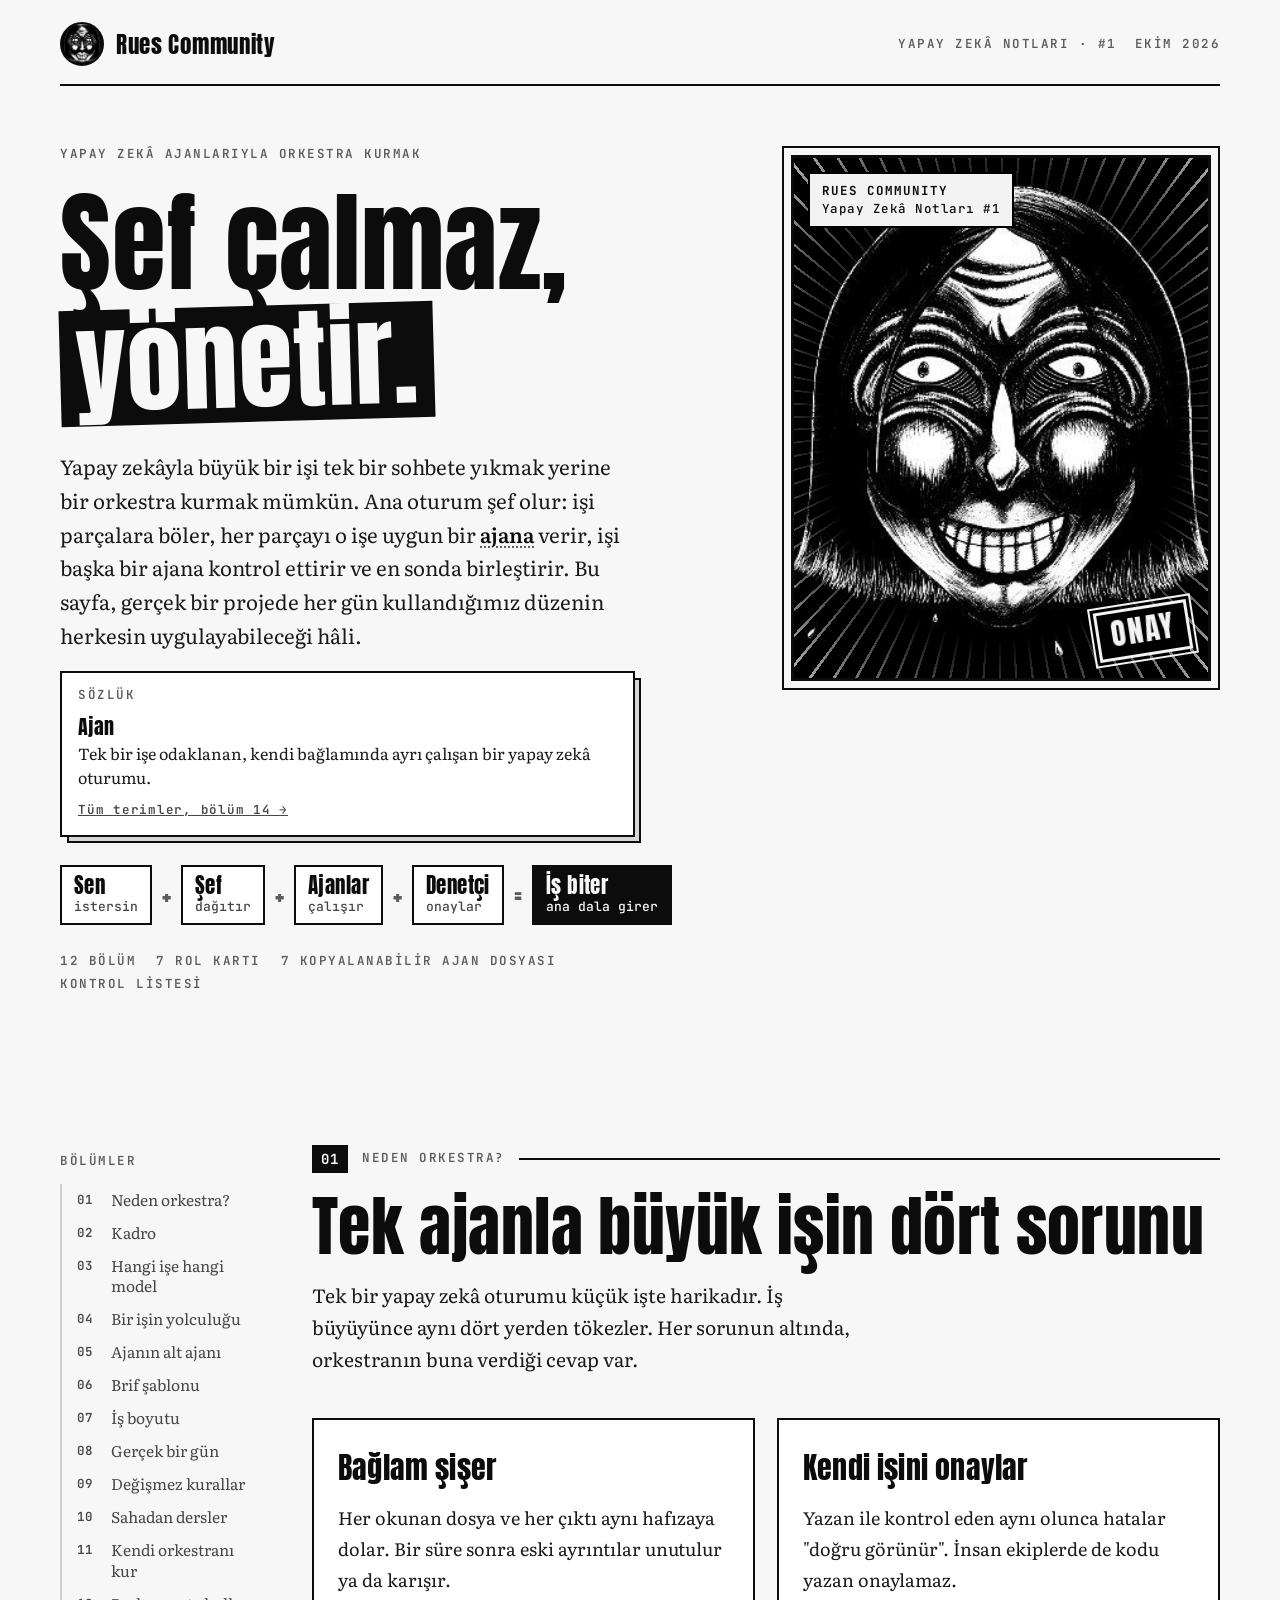
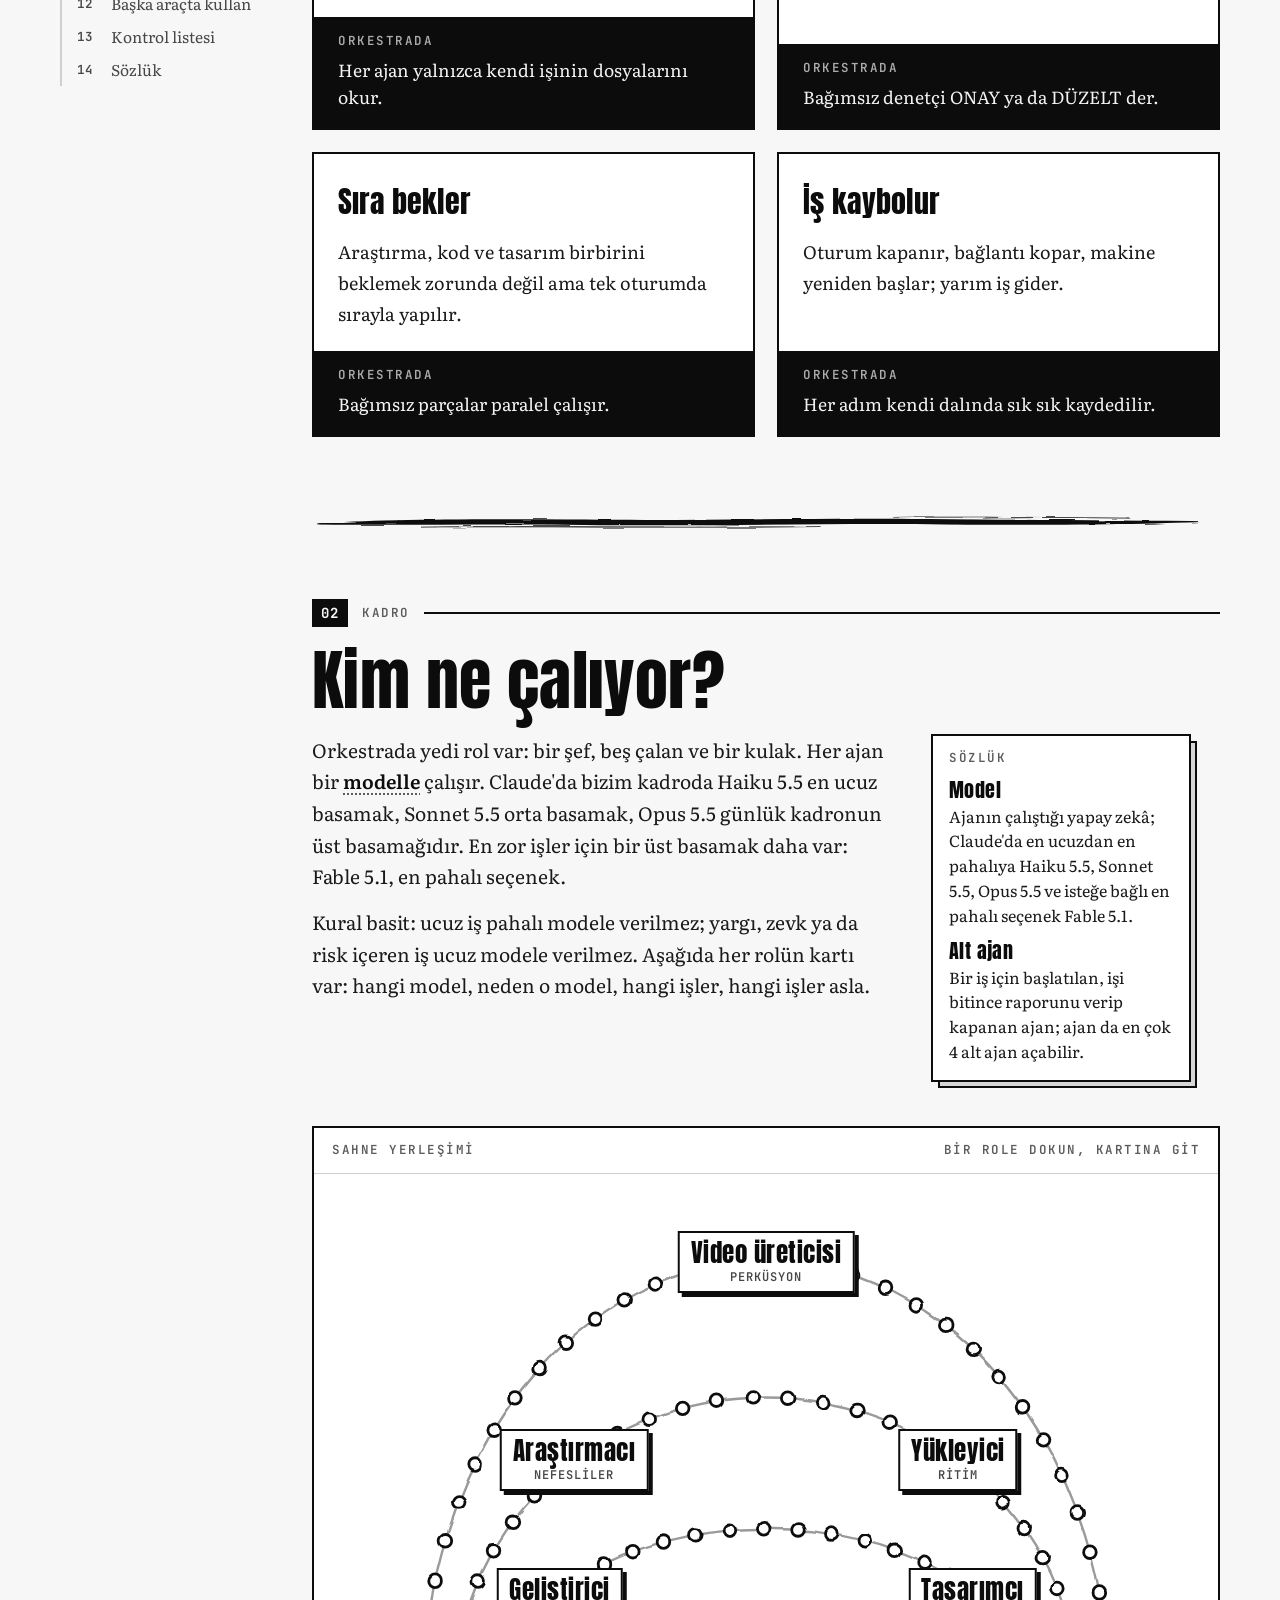
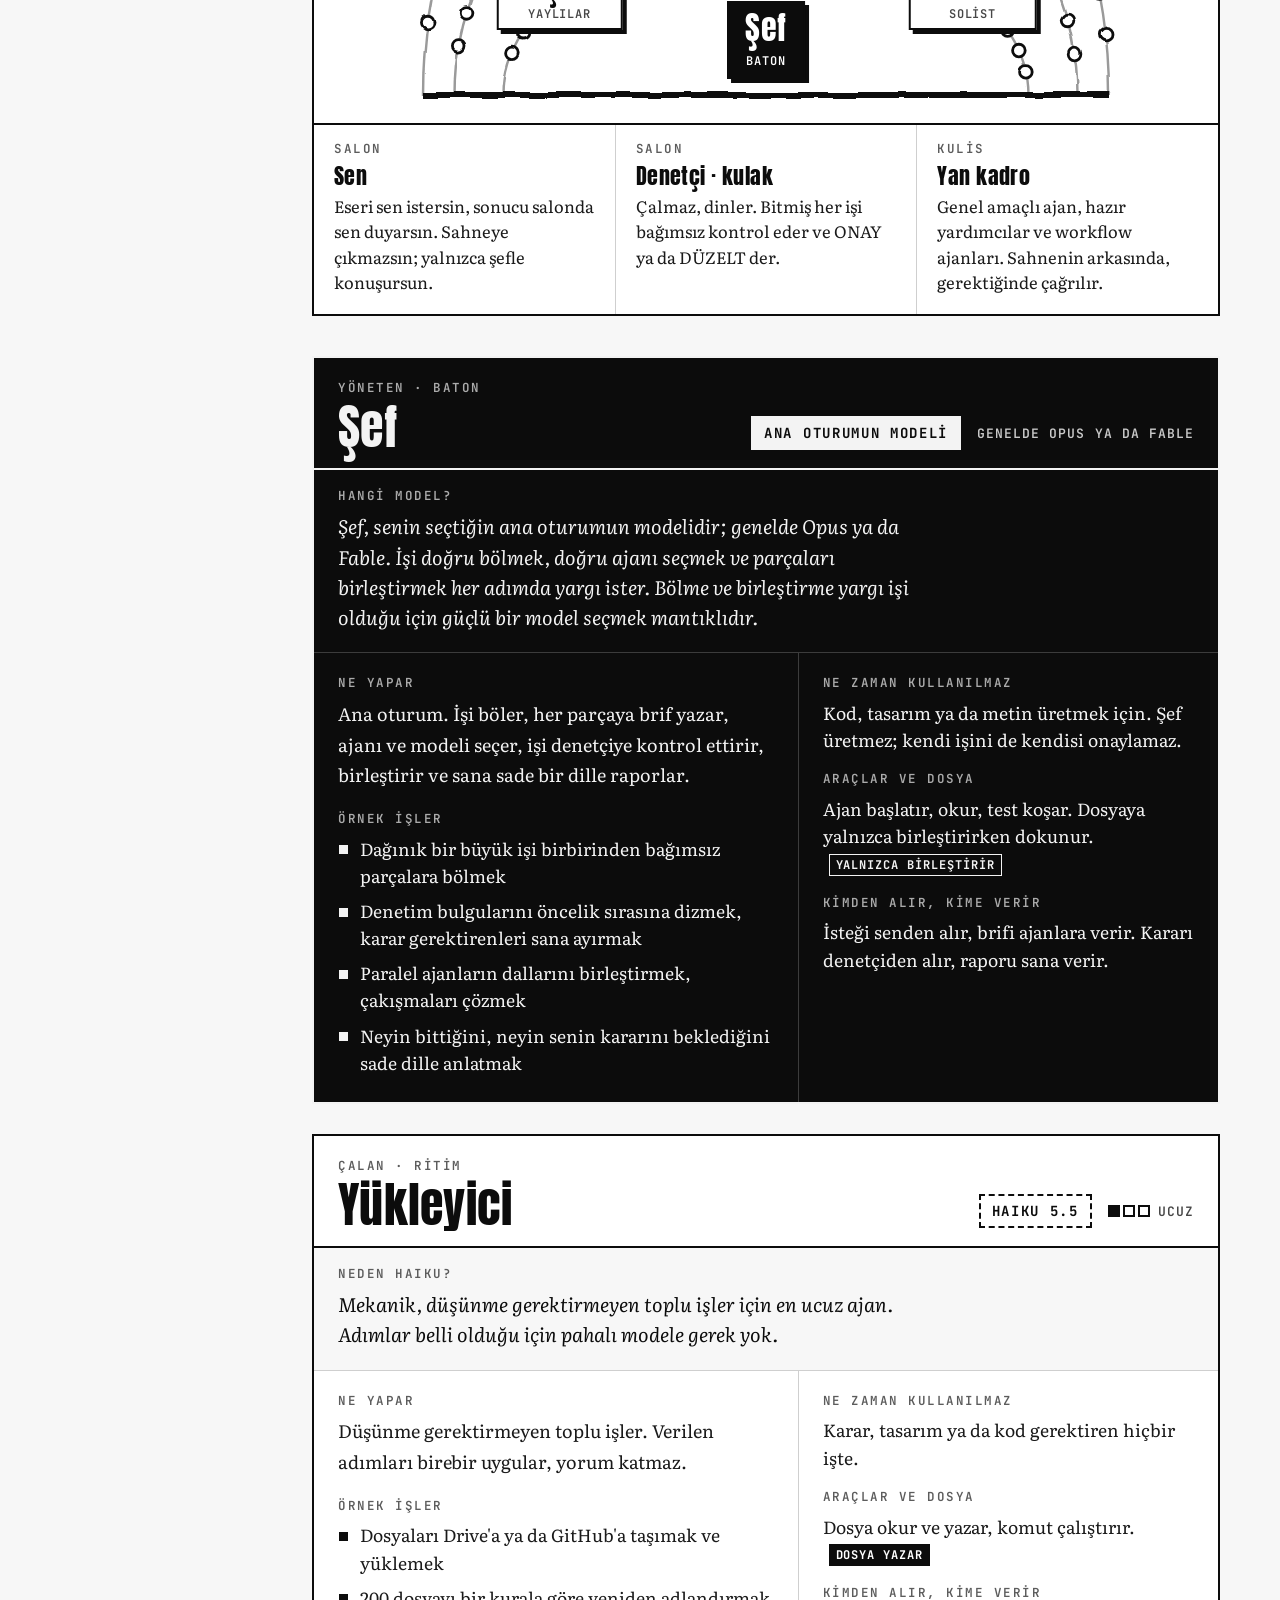
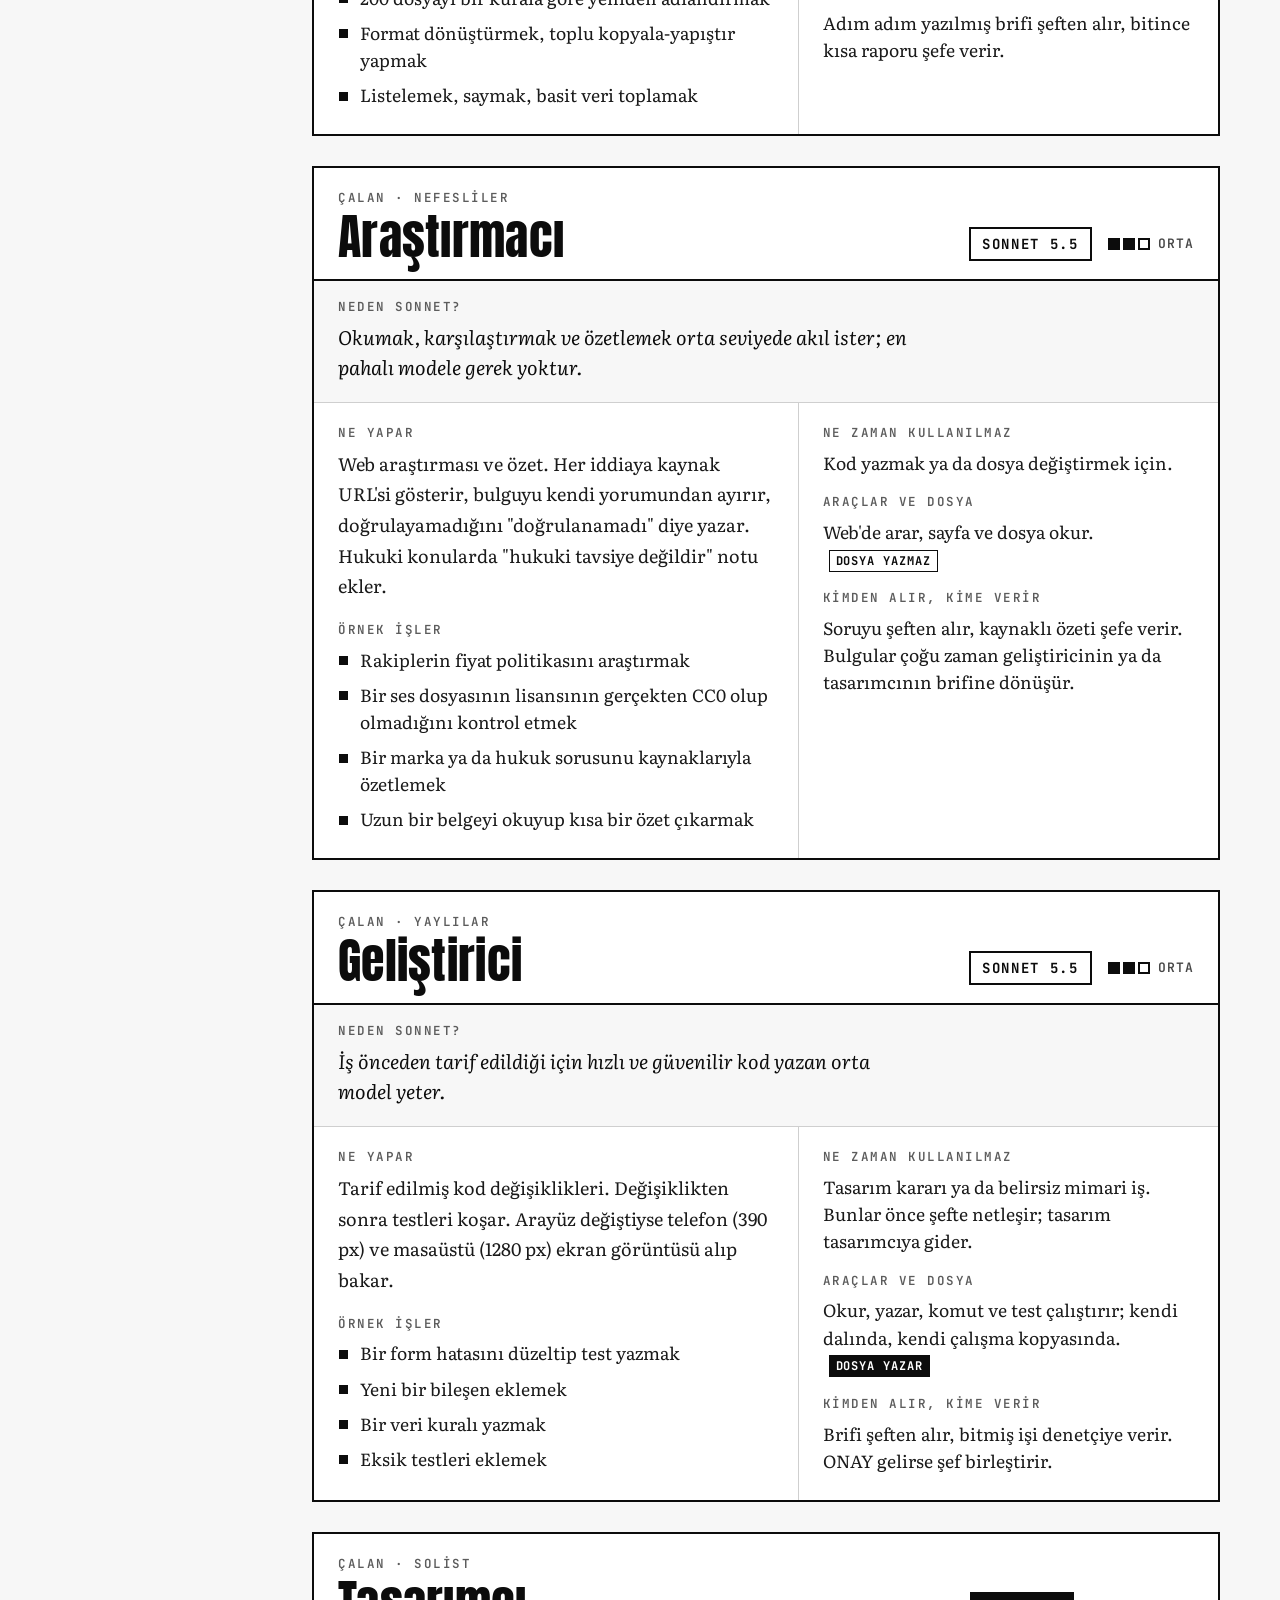
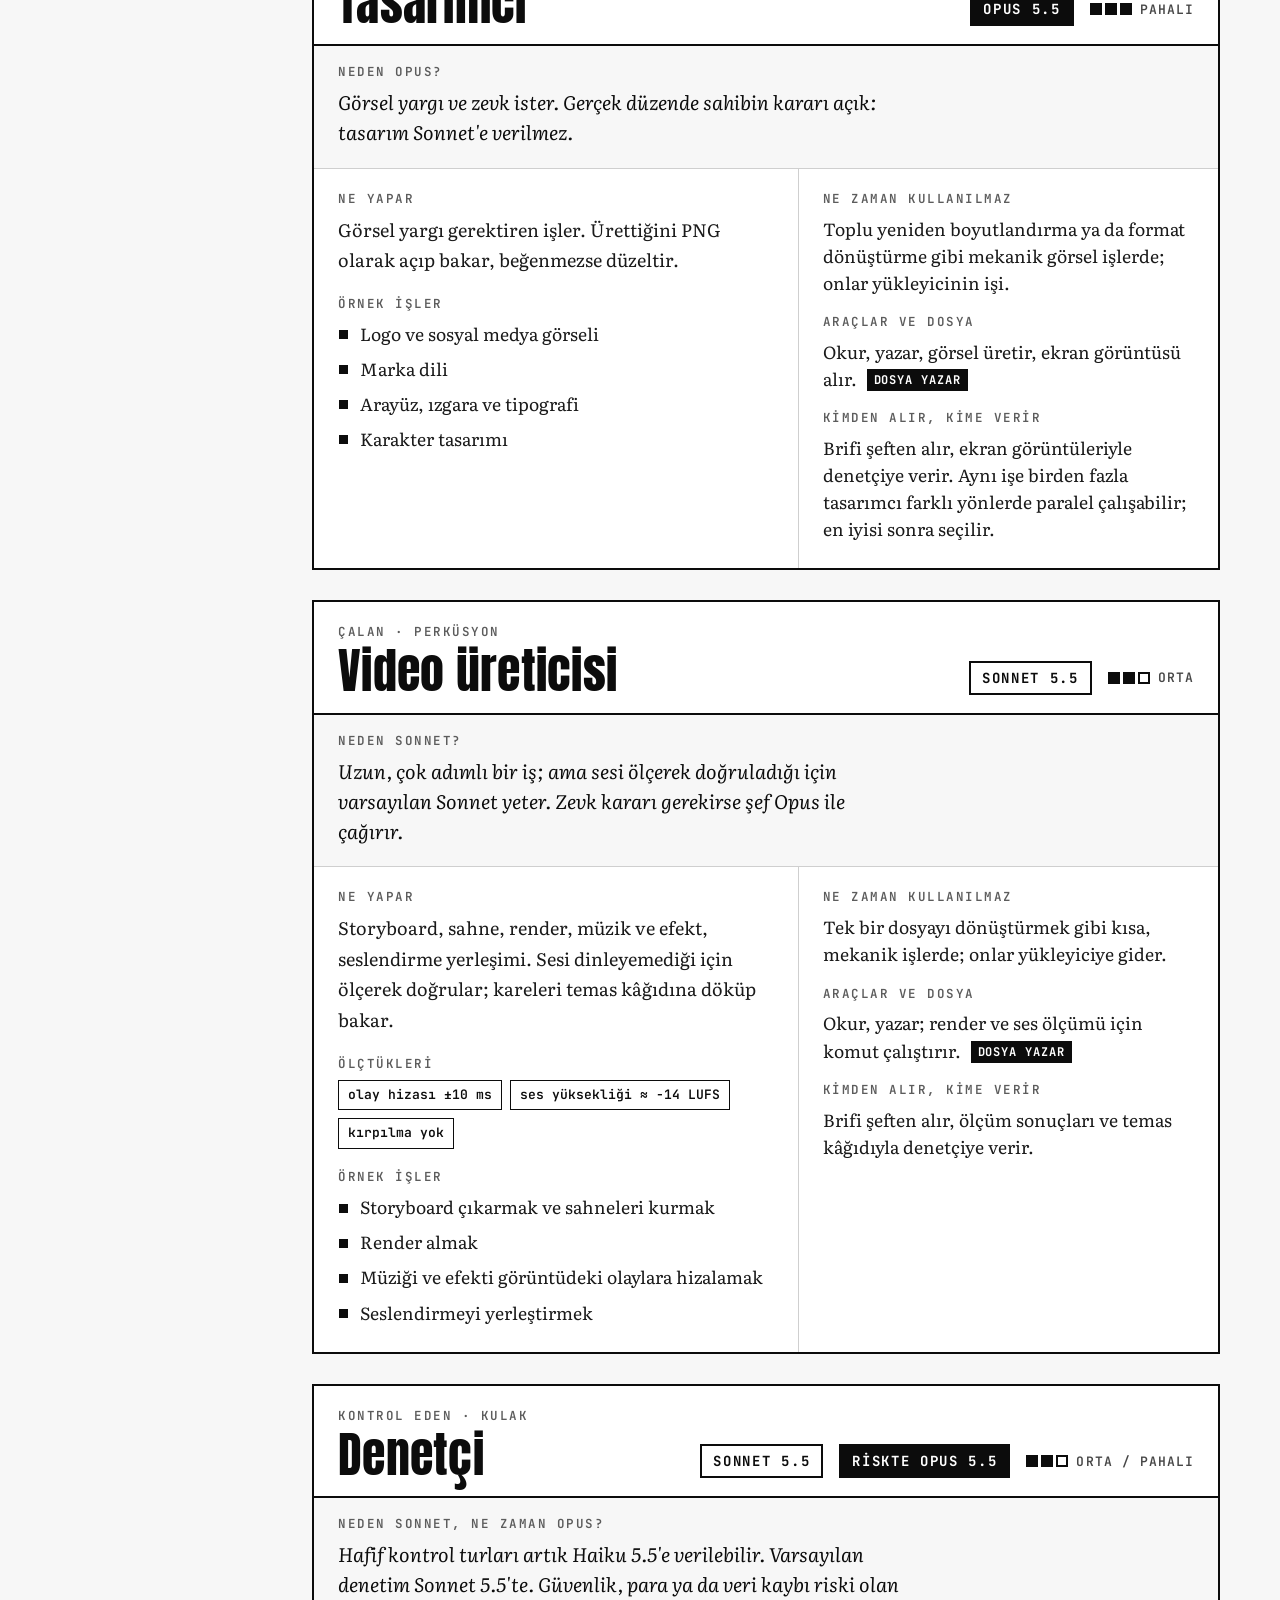
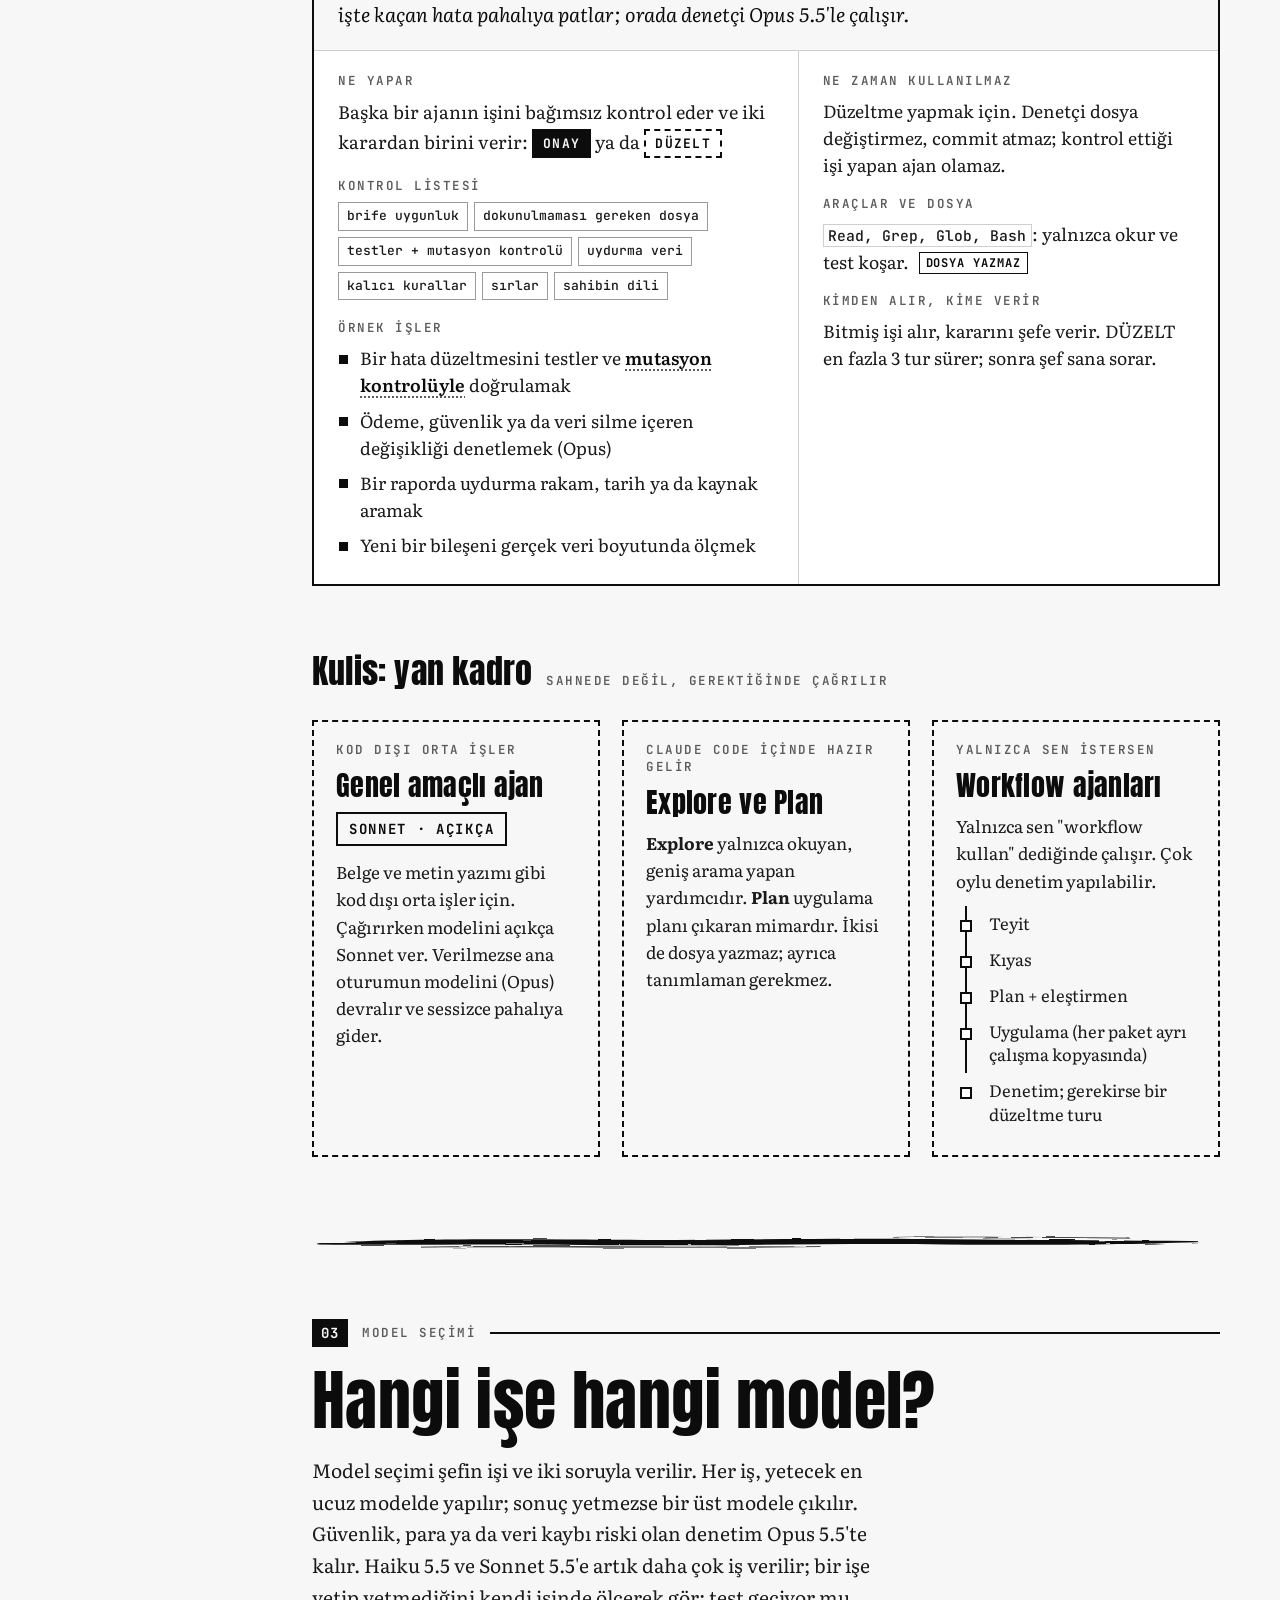
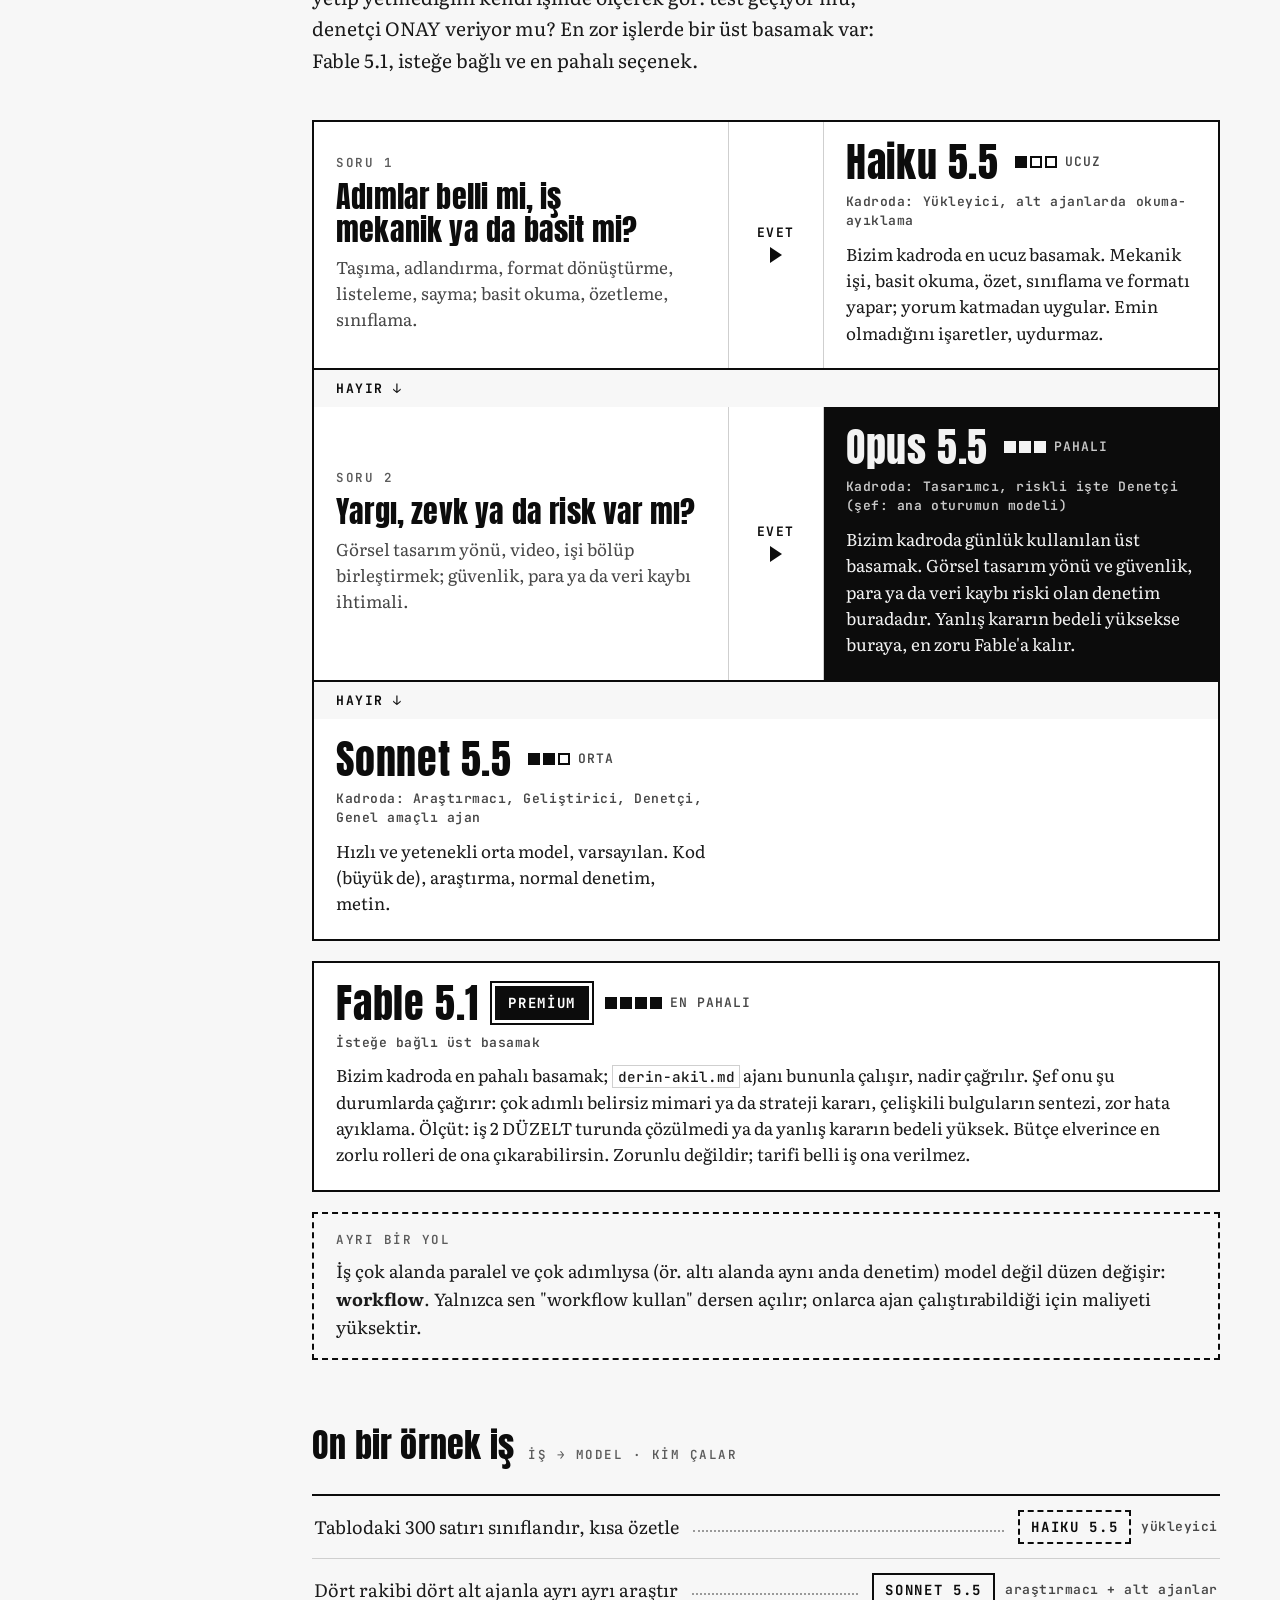
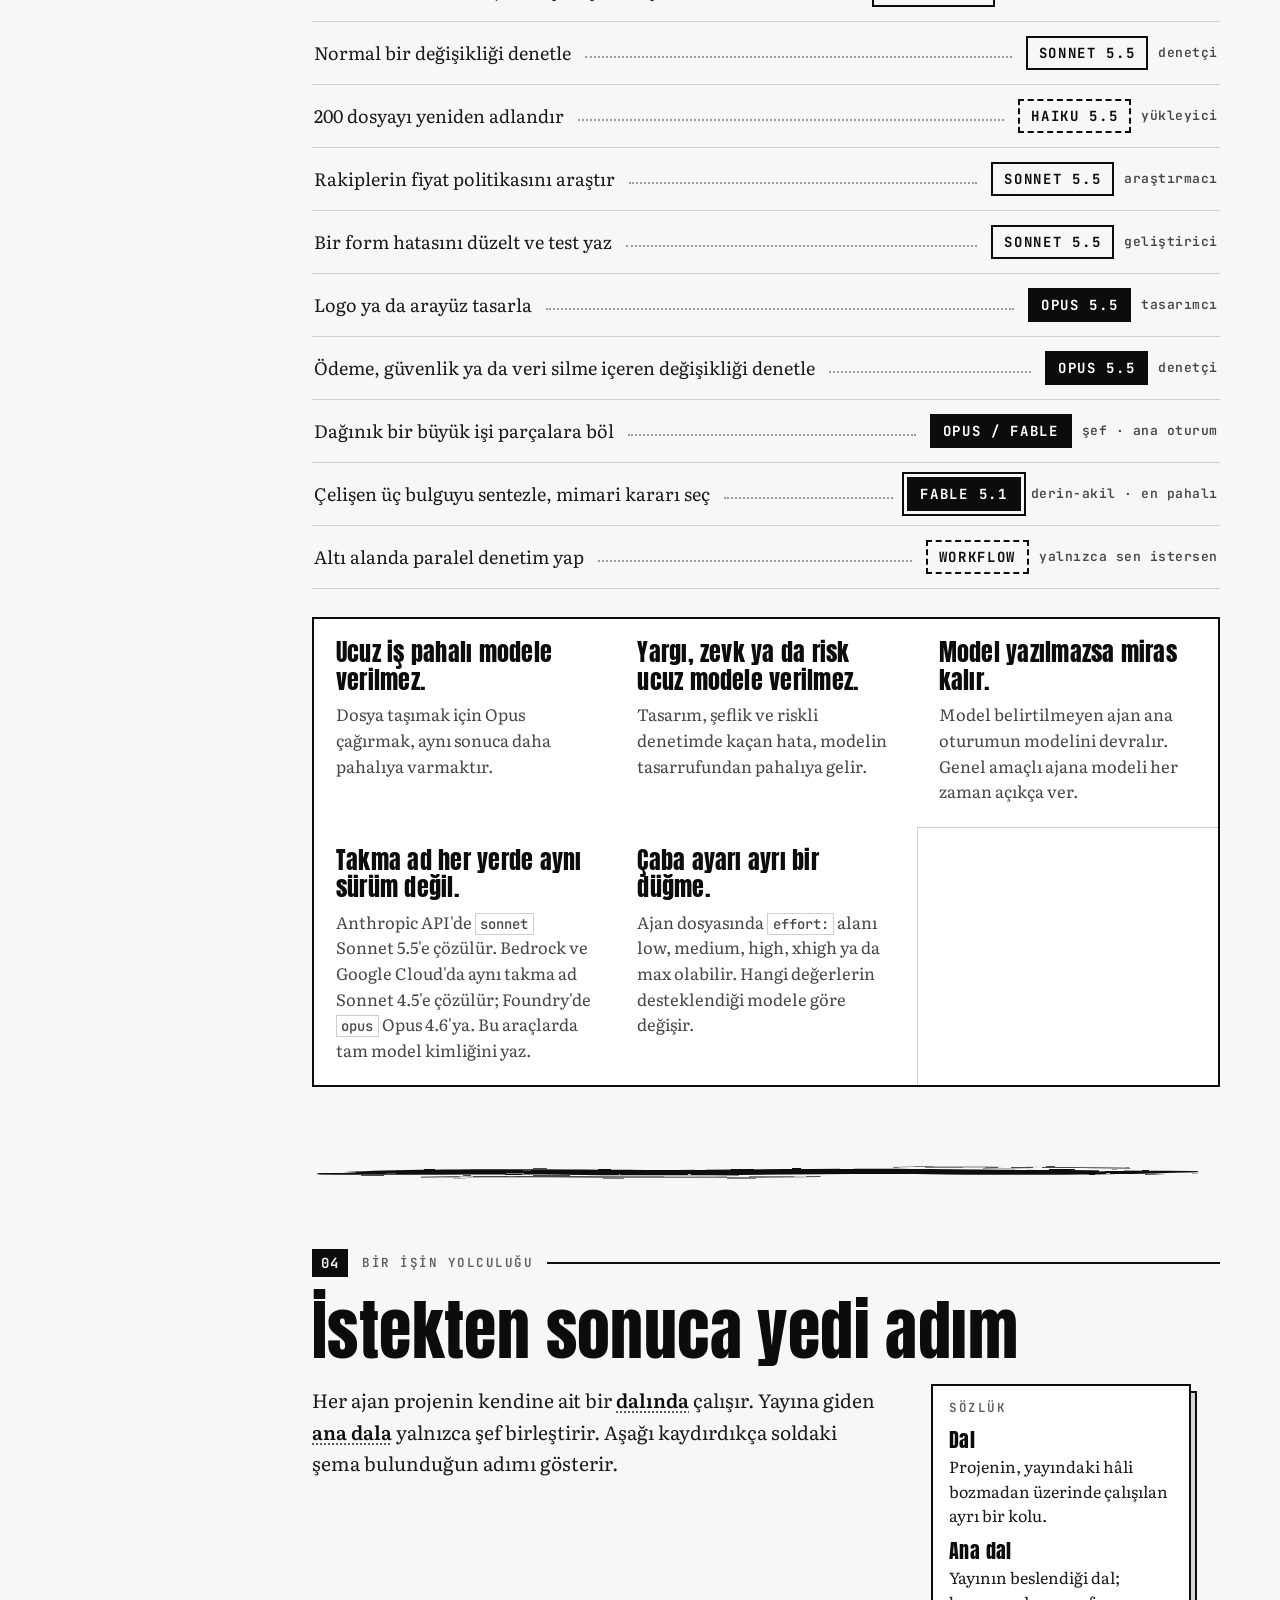
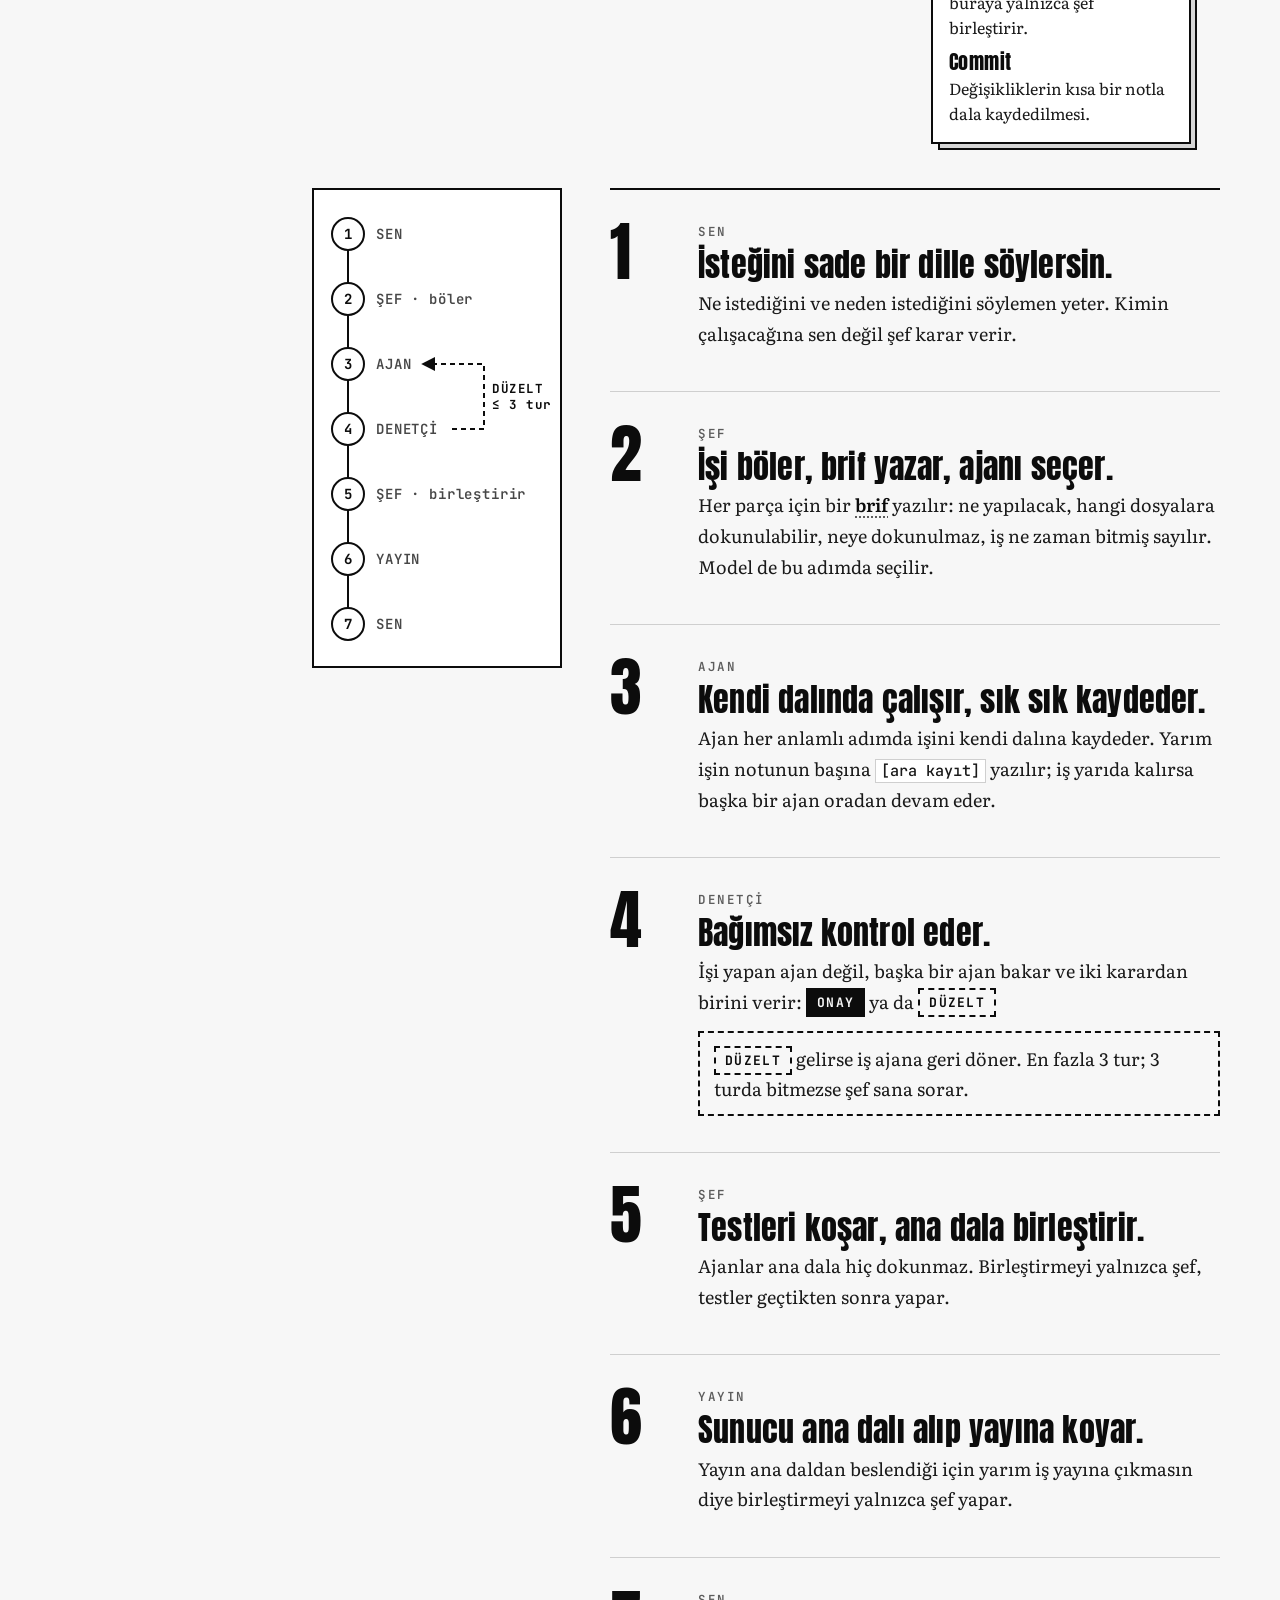
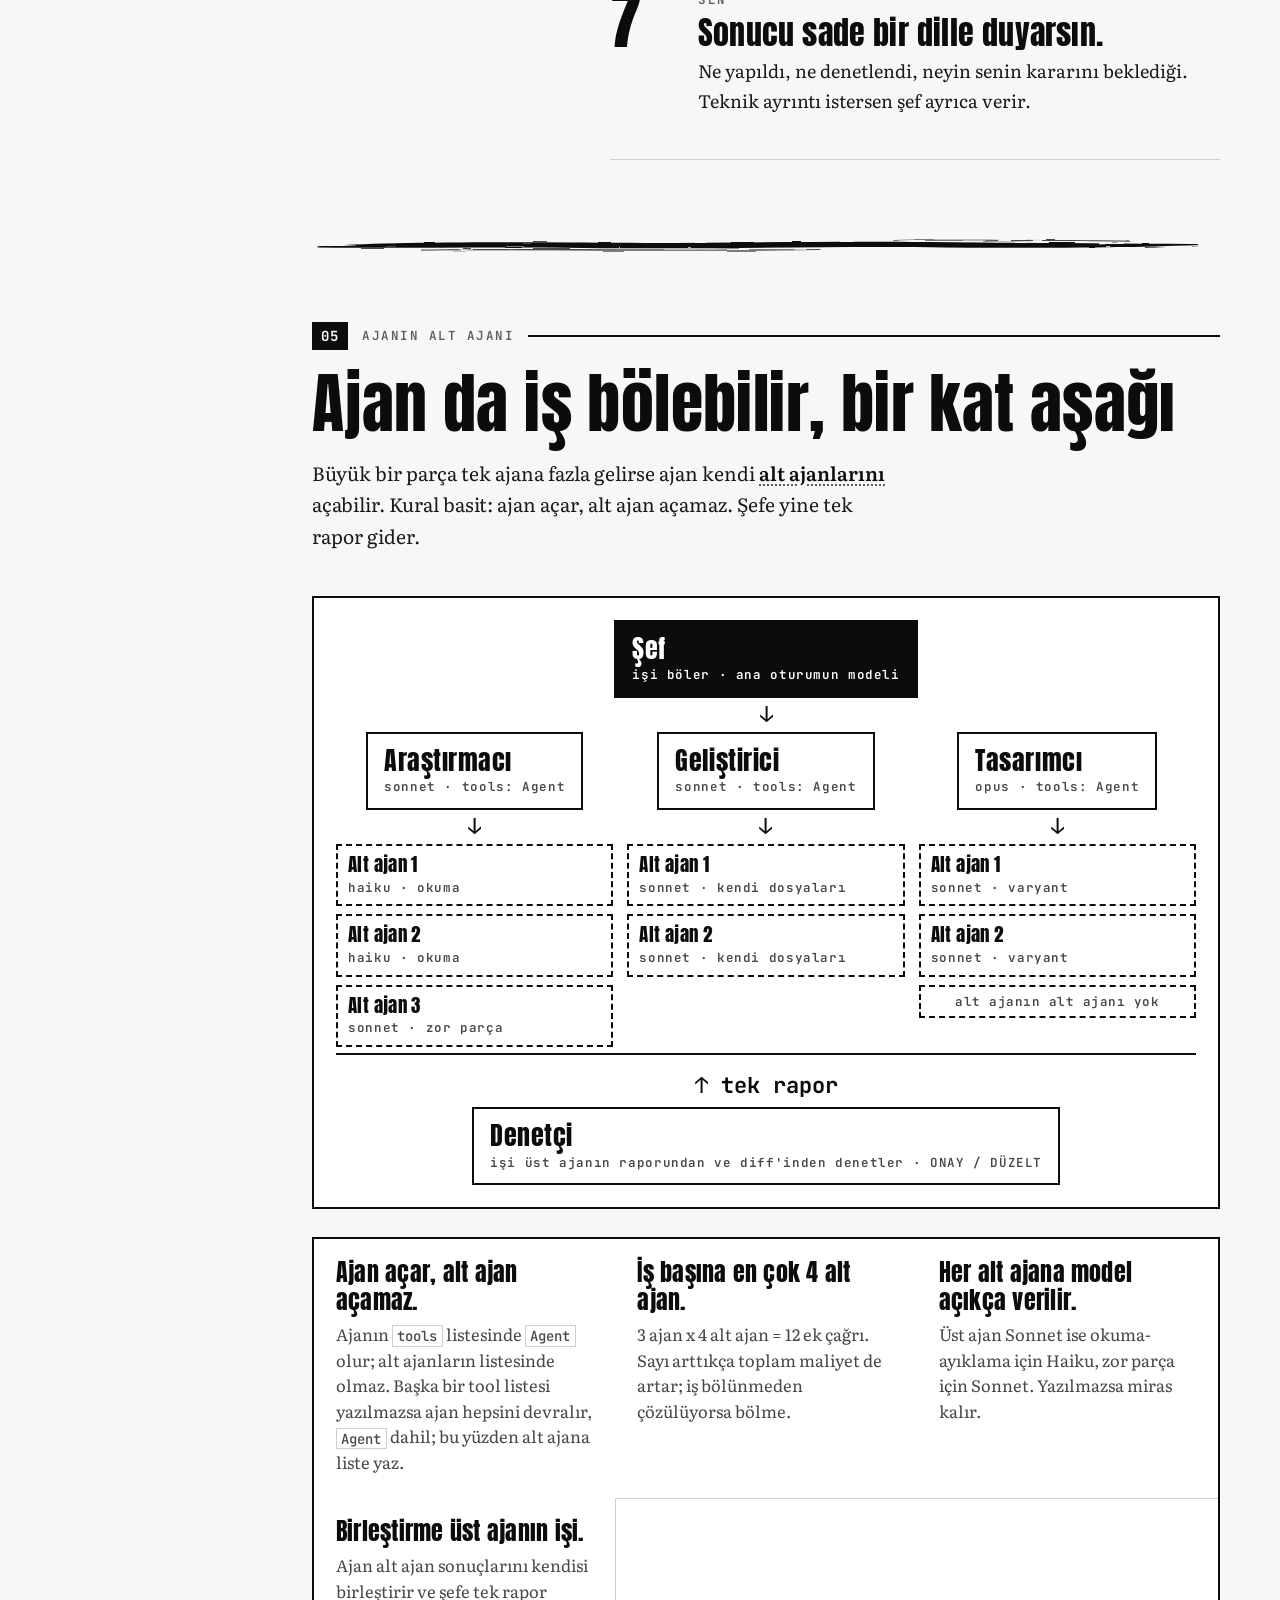
==== icerikler/01-yapay-zeka-orkestrasi/index.html @ 421fc067 "Orkestra: 17-26 Ekim saha dersleri (dört komşu, bakiye, üç kilit) - Brif şablonuna DÖRT KOMŞU alanı," ====
<!doctype html>
<html lang="tr">
<head>
<meta charset="utf-8">
<meta name="viewport" content="width=device-width,initial-scale=1,viewport-fit=cover">
<meta name="description" content="Rues Community Yapay Zekâ Notları #1: yapay zekâ ajanlarıyla şef, uzman ajanlar ve bağımsız denetçiden oluşan bir orkestra kurma rehberi.">
<title>Yapay Zekâ Orkestrası</title>
<link rel="preconnect" href="https://fonts.googleapis.com">
<link rel="preconnect" href="https://fonts.gstatic.com" crossorigin>
<link rel="stylesheet" href="https://fonts.googleapis.com/css2?family=Anton&family=JetBrains+Mono:wght@500;600;700&family=Literata:ital,opsz,wght@0,7..72,400;0,7..72,600;1,7..72,400&display=swap">
<style>
/* Düzen: manga cildi gibi. Kalın mürekkep çerçeveli kareler (koma), sol yapışkan içindekiler, tek okuma sütunu + sağda anlatı kutusu biçiminde sözlük notları. */
/* Siyah-beyaz baskı: koyu önce (profil resmi gibi siyah zemin, beyaz çizgi); açık tema beyaz kâğıt, siyah mürekkep. Başlık gotik (Anton), metin mincho yerine kitap serifi (Literata), etiket mono. */
:root{
  color-scheme:dark;
  --kagit:#0c0c0c; --panel:#141414; --murekkep:#f3f3f3; --metin:#e4e4e4; --metin-2:#b8b8b8; --soluk:#a2a2a2;
  --cizgi:#363636; --cizgi-guclu:#6e6e6e; --ton:#2f2f2f;
  --ters-bg:#f3f3f3; --ters-metin:#0c0c0c; --ters-metin-2:#333333; --ters-soluk:#4d4d4d; --ters-cizgi:#bcbcbc;
  --kod-bg:#000000; --kod-metin:#ededed; --kod-soluk:#a8a8a8; --kod-cizgi:#2e2e2e;
  --gece:#000000; --gece-cizgi:#f3f3f3; --gece-kutu:#f3f3f3; --gece-kutu-metin:#0c0c0c;
  --f-baslik:"Anton","Impact","Haettenschweiler","Arial Narrow Bold",sans-serif;
  --f-metin:"Literata",Georgia,"Times New Roman",serif;
  --f-mono:"JetBrains Mono",ui-monospace,SFMono-Regular,Menlo,Consolas,monospace;
  --olcu:575px;
  --yuz:url("[data-uri]");
}
@media (prefers-color-scheme: light){:root:not([data-theme="dark"]){
  color-scheme:light;
  --kagit:#f7f7f7; --panel:#ffffff; --murekkep:#0c0c0c; --metin:#1a1a1a; --metin-2:#474747; --soluk:#5c5c5c;
  --cizgi:#cfcfcf; --cizgi-guclu:#9a9a9a; --ton:#d6d6d6;
  --ters-bg:#0c0c0c; --ters-metin:#f3f3f3; --ters-metin-2:#c9c9c9; --ters-soluk:#ababab; --ters-cizgi:#3c3c3c;
  --kod-bg:#0c0c0c}}
:root[data-theme="light"]{
  color-scheme:light;
  --kagit:#f7f7f7; --panel:#ffffff; --murekkep:#0c0c0c; --metin:#1a1a1a; --metin-2:#474747; --soluk:#5c5c5c;
  --cizgi:#cfcfcf; --cizgi-guclu:#9a9a9a; --ton:#d6d6d6;
  --ters-bg:#0c0c0c; --ters-metin:#f3f3f3; --ters-metin-2:#c9c9c9; --ters-soluk:#ababab; --ters-cizgi:#3c3c3c;
  --kod-bg:#0c0c0c}

*,*::before,*::after{box-sizing:border-box}
body{margin:0;background:var(--kagit);color:var(--metin);font:400 18px/1.7 var(--f-metin);-webkit-font-smoothing:antialiased;text-rendering:optimizeLegibility}
@media (prefers-reduced-motion:no-preference){html{scroll-behavior:smooth}}
.sayfa{max-width:1240px;margin-inline:auto;padding-inline:clamp(16px,4vw,40px)}
h1,h2,h3{margin:0;font-family:var(--f-baslik);font-weight:400;color:var(--murekkep);text-wrap:balance;letter-spacing:.006em}
p,ul,ol,dl,dd,figure,figcaption{margin:0}
ul,ol{padding:0}
a{color:inherit}
:focus-visible{outline:3px solid var(--murekkep);outline-offset:3px}
code{font-family:var(--f-mono);font-size:.84em;font-weight:500;background:var(--panel);border:1px solid var(--cizgi);padding:.06em .32em}
.etiket{font:600 12.5px/1.35 var(--f-mono);letter-spacing:.12em;text-transform:uppercase;color:var(--soluk)}
.gizli{position:absolute;width:1px;height:1px;overflow:hidden;clip:rect(0 0 0 0);white-space:nowrap}

/* Ters (negatif) alan: aynı bileşenler, çevrilmiş mürekkep */
.ters{--murekkep:var(--ters-metin);--metin:var(--ters-metin);--metin-2:var(--ters-metin-2);--soluk:var(--ters-soluk);--cizgi:var(--ters-cizgi);--cizgi-guclu:var(--ters-soluk);--panel:var(--ters-bg);--kagit:var(--ters-bg);background:var(--ters-bg);color:var(--metin)}

/* Damgalar */
.damga{display:inline-block;font:700 13px/1 var(--f-mono);letter-spacing:.1em;padding:6px 9px;border:2px solid var(--murekkep);color:var(--murekkep);white-space:nowrap;vertical-align:.1em}
.damga.onay{background:var(--murekkep);color:var(--kagit)}
.damga.duzelt{border-style:dashed}

/* İlerleme çubuğu */
.ilerleme{position:fixed;left:0;right:0;top:env(safe-area-inset-top,0px);height:4px;z-index:40;pointer-events:none}
.ilerleme i{display:block;height:100%;background:var(--murekkep);transform-origin:0 50%;transform:scaleX(0)}

/* Üst şerit */
.ust{display:flex;align-items:center;justify-content:space-between;gap:12px 24px;flex-wrap:wrap;padding-block:22px 18px;border-bottom:2px solid var(--murekkep)}
.marka{display:flex;align-items:center;gap:12px;font:400 23px/1 var(--f-baslik);letter-spacing:.03em;color:var(--murekkep);text-decoration:none}
.avatar{width:44px;height:44px;border-radius:50%;background:var(--gece) var(--yuz) 50% 46%/118% no-repeat;border:2px solid var(--murekkep);flex:none}
.ust-sag{display:flex;gap:6px 18px;flex-wrap:wrap}

/* Açılış */
.acilis{display:grid;gap:26px;padding-block:40px 60px;grid-template-areas:"ust" "baslik" "kapak" "giris" "denklem" "kunye"}
.acilis > *{min-width:0}
.acilis .ust-etiket{grid-area:ust}
.acilis h1{grid-area:baslik;font-size:clamp(60px,8.6vw,120px);line-height:.95}
.acilis h1 .ters-yazi{display:inline-block;background:var(--murekkep);color:var(--kagit);padding:.03em .14em .07em;margin-top:.1em;transform:rotate(-1.6deg)}
.giris-kap{grid-area:giris;display:grid;gap:18px;max-width:var(--olcu)}
.giris{font-size:clamp(19px,1.6vw,21px);line-height:1.65}
.kapak{grid-area:kapak;position:relative;margin:9px;border:3px solid var(--murekkep);outline:2px solid var(--murekkep);outline-offset:7px;background:var(--gece);aspect-ratio:1/1;max-width:560px;width:calc(100% - 18px);overflow:hidden;align-self:start}
.kapak .yuz{position:absolute;inset:0;background:var(--yuz) 50% 44%/122% auto no-repeat}
.kapak::after{content:"";position:absolute;inset:-35%;background:repeating-conic-gradient(from 0deg at 50% 50%,var(--gece-cizgi) 0deg .5deg,transparent .5deg 3.6deg);-webkit-mask:radial-gradient(closest-side,transparent 50%,#000 88%);mask:radial-gradient(closest-side,transparent 50%,#000 88%);opacity:.85;pointer-events:none}
.anlati{position:absolute;left:14px;top:14px;z-index:1;background:var(--gece-kutu);color:var(--gece-kutu-metin);padding:8px 12px 9px;font:700 12.5px/1.4 var(--f-mono);letter-spacing:.08em;text-transform:uppercase;border:2px solid var(--gece)}
.anlati span{display:block;font-weight:500;letter-spacing:.04em;text-transform:none}
.kapak-damga{position:absolute;right:18px;bottom:22px;z-index:1;font:400 30px/1 var(--f-baslik);letter-spacing:.06em;color:var(--gece-kutu);border:3px solid var(--gece-kutu);outline:2px solid var(--gece-kutu);outline-offset:3px;padding:6px 12px 8px;background:var(--gece);transform:rotate(-9deg)}
.denklem{grid-area:denklem;list-style:none;display:flex;flex-wrap:wrap;align-items:center;gap:8px}
.denklem li{display:grid;gap:3px;border:2px solid var(--murekkep);padding:8px 12px 9px;background:var(--panel)}
.denklem b{font:400 21px/1 var(--f-baslik);letter-spacing:.02em;color:var(--murekkep)}
.denklem li span{font:500 13px/1.2 var(--f-mono);color:var(--metin-2)}
.denklem .op{border:0;background:none;padding:0 2px;font:400 26px/1 var(--f-baslik);color:var(--soluk)}
.denklem .sonuc{background:var(--murekkep)}
.denklem .sonuc b,.denklem .sonuc span{color:var(--kagit)}
.kunye{grid-area:kunye;display:flex;flex-wrap:wrap;gap:6px 20px}
@media (min-width:900px){
  .acilis{grid-template-columns:minmax(0,1.2fr) minmax(0,.8fr);column-gap:clamp(36px,5vw,72px);row-gap:28px;grid-template-areas:"ust kapak" "baslik kapak" "giris kapak" "denklem kapak" "kunye kapak";grid-template-rows:auto auto auto auto 1fr;padding-block:60px 84px}
  .kapak{aspect-ratio:4/5;justify-self:end}
}

/* Sözlük notu (anlatı kutusu) */
.kenar{border:2px solid var(--murekkep);background:var(--panel);padding:14px 16px 16px;display:grid;gap:12px;font-size:16px;line-height:1.55;align-self:start;position:relative}
.kenar::before{content:"";position:absolute;inset:5px -8px -8px 5px;border:2px solid var(--murekkep);z-index:-1;background:var(--ton)}
.kenar dl{display:grid;gap:12px}
.kenar dt{font:400 20px/1.1 var(--f-baslik);letter-spacing:.02em;color:var(--murekkep)}
.kenar dd{color:var(--metin);margin-top:3px}
.kenar a{font:600 12.5px/1.3 var(--f-mono);letter-spacing:.06em;color:var(--metin-2)}
.terim{font-weight:600;color:var(--murekkep);text-decoration:underline dotted 2px;text-decoration-color:var(--soluk);text-underline-offset:4px}
.terim:hover{text-decoration-style:solid}

/* İçindekiler (dar ekran) */
.icindekiler{border:2px solid var(--murekkep);padding:18px 20px 14px;background:var(--panel)}
.icindekiler ol{list-style:none;display:grid;grid-template-columns:repeat(auto-fill,minmax(min(100%,250px),1fr));gap:0 28px;margin-top:10px}
.icindekiler a{display:grid;grid-template-columns:34px minmax(0,1fr);gap:6px;padding:7px 0;border-bottom:1px solid var(--cizgi);text-decoration:none;font-size:17px;line-height:1.4}
.icindekiler a span:first-child{font:600 13px/1.8 var(--f-mono);color:var(--soluk)}

/* Gövde + yan gezinme */
.yan{display:none}
@media (min-width:1180px){
  .icindekiler{display:none}
  .govde{display:grid;grid-template-columns:196px minmax(0,1fr);gap:56px;align-items:start}
  .yan{display:block;position:sticky;top:calc(env(safe-area-inset-top,0px) + 20px);padding-block:76px 20px}
}
.yan > .etiket{display:block;margin-bottom:14px}
.yan ol{list-style:none;display:grid;border-left:2px solid var(--cizgi)}
.yan a{display:grid;grid-template-columns:30px minmax(0,1fr);gap:4px;padding:6px 0 6px 14px;margin-left:-2px;border-left:3px solid transparent;text-decoration:none;color:var(--metin-2);font-size:15.5px;line-height:1.35}
.yan a span:first-child{font:600 12.5px/1.65 var(--f-mono)}
.yan a:hover{color:var(--murekkep)}
.yan a.aktif{border-left-color:var(--murekkep);color:var(--murekkep);font-weight:600}
main{min-width:0}

/* Bölüm */
.bolum{padding-block:68px 76px;scroll-margin-top:12px}
.ayrac{display:block;width:100%;height:18px;color:var(--murekkep)}
.ayrac svg{display:block;width:100%;height:100%;fill:currentColor}
.bb{display:grid;gap:18px;margin-bottom:44px}
.bb-no{display:flex;align-items:center;gap:14px}
.bb-no .no{font:700 14px/1 var(--f-mono);letter-spacing:.08em;color:var(--kagit);background:var(--murekkep);padding:7px 9px}
.bb-no::after{content:"";flex:1;height:2px;background:var(--murekkep)}
.bb h2{font-size:clamp(42px,5.4vw,66px);line-height:1.07}
.bb-giris{display:grid;gap:22px 44px;align-items:start}
.bb-giris > p,.bb-giris > div > p{font-size:clamp(19px,1.5vw,20px);line-height:1.65;max-width:var(--olcu)}
.bb-giris > div{display:grid;gap:14px}
@media (min-width:1000px){.bb-giris.notlu{grid-template-columns:minmax(0,var(--olcu)) minmax(210px,260px)}}
.alt-bas{display:flex;align-items:baseline;gap:14px;flex-wrap:wrap;margin:56px 0 20px}
.alt-bas h3{font-size:clamp(28px,3vw,34px)}
.not{font-size:17px;line-height:1.6;color:var(--metin-2);max-width:var(--olcu)}

/* 01 Neden */
.sorunlar{display:grid;grid-template-columns:repeat(auto-fit,minmax(min(100%,330px),1fr));gap:22px}
.sorun{border:2px solid var(--murekkep);background:var(--panel);display:grid;grid-template-rows:auto 1fr auto}
.sorun h3{font-size:30px;padding:22px 24px 0}
.sorun > p{padding:10px 24px 22px;font-size:18px}
.sorun .orkestrada{padding:16px 24px 18px;font-size:17.5px;line-height:1.55}
.orkestrada .etiket{display:block;margin-bottom:6px}

/* 02 Kadro: sahne */
.sahne-kap{border:2px solid var(--murekkep);background:var(--panel);margin-bottom:40px}
.sahne-ust{display:flex;justify-content:space-between;gap:8px 16px;flex-wrap:wrap;padding:14px 18px;border-bottom:1px solid var(--cizgi)}
.sahne{position:relative;max-width:700px;margin:10px auto 0;aspect-ratio:4/3;width:calc(100% - 24px)}
.sahne svg{position:absolute;inset:0;width:100%;height:100%;overflow:hidden}
@media (max-width:560px){.sahne{aspect-ratio:1/1}}
.sh-sira{fill:none;stroke:var(--cizgi-guclu);stroke-width:1.4}
.sh-sandalye circle{fill:var(--panel);stroke:var(--murekkep);stroke-width:1.6}
.sh-on{stroke:var(--murekkep);stroke-width:3.5;fill:none}
.cip{position:absolute;left:var(--x);top:var(--y);transform:translate(-50%,-50%);display:grid;justify-items:center;gap:6px;padding:7px 11px 8px;background:var(--panel);border:2px solid var(--murekkep);text-decoration:none;color:var(--murekkep);line-height:1;white-space:nowrap;box-shadow:4px 4px 0 var(--murekkep)}
.cip b{font:400 clamp(17px,2.2vw,25px)/1 var(--f-baslik);letter-spacing:.02em}
.cip span{font:600 12px/1 var(--f-mono);letter-spacing:.08em;text-transform:uppercase;color:var(--metin-2)}
.cip:hover{background:var(--murekkep);color:var(--panel)}
.cip:hover span{color:var(--panel)}
.cip.sef{background:var(--murekkep);color:var(--panel);padding:9px 16px 10px;gap:11px}
.cip.sef b{font-size:clamp(22px,3vw,32px)}
.cip.sef span{color:var(--panel)}
.salon{display:grid;grid-template-columns:repeat(auto-fit,minmax(min(100%,230px),1fr));gap:1px;background:var(--cizgi);border-top:2px solid var(--murekkep);margin-top:14px}
.salon > div{background:var(--panel);padding:16px 20px 18px;display:grid;gap:6px;align-content:start}
.salon b{font:400 22px/1.1 var(--f-baslik);letter-spacing:.02em;color:var(--murekkep)}
.salon p{font-size:16.5px;line-height:1.55}

/* Rol kartları */
.roller{display:grid;gap:30px}
.rol{border:2px solid var(--murekkep);background:var(--panel);scroll-margin-top:16px}
.rol-bas{display:flex;flex-wrap:wrap;align-items:flex-end;justify-content:space-between;gap:14px 24px;padding:22px 24px 18px;border-bottom:2px solid var(--murekkep)}
.rol-ad{display:grid;gap:8px}
.rol-ad h3{font-size:clamp(36px,4.2vw,48px);line-height:.95}
.rol-rozet{display:flex;align-items:center;gap:10px 16px;flex-wrap:wrap}
.model{display:inline-block;font:700 14px/1 var(--f-mono);letter-spacing:.12em;text-transform:uppercase;padding:8px 11px;border:2px solid var(--murekkep);color:var(--murekkep);white-space:nowrap}
.model.opus{background:var(--murekkep);color:var(--panel)}
.model.haiku{border-style:dashed}.model.fable{background:var(--murekkep);color:var(--panel);outline:2px solid var(--murekkep);outline-offset:3px}
.maliyet{display:inline-flex;align-items:center;gap:8px;font:600 13px/1 var(--f-mono);letter-spacing:.08em;text-transform:uppercase;color:var(--metin-2);white-space:nowrap}
.metre{display:inline-flex;gap:3px}
.metre i{display:block;width:12px;height:12px;border:2px solid var(--murekkep)}
.metre i.d{background:var(--murekkep)}
.rol-neden{padding:18px 24px 20px;border-bottom:1px solid var(--cizgi);display:grid;gap:6px;background:var(--kagit)}
.rol-neden p{font-size:19.5px;line-height:1.55;font-style:italic;color:var(--murekkep);max-width:var(--olcu)}
.rol-govde{display:grid}
.rol-sol,.rol-sag{padding:22px 24px 26px;display:grid;gap:20px;align-content:start;min-width:0}
.rol-sol > div,.bilgi > div{display:grid;gap:7px}
.rol-sol p{font-size:18px}
.ornekler{list-style:none;display:grid;gap:8px}
.ornekler li{position:relative;padding-left:22px;font-size:17.5px;line-height:1.55}
.ornekler li::before{content:"";position:absolute;left:1px;top:.6em;width:9px;height:9px;background:var(--murekkep)}
.bilgi{display:grid;gap:18px}
.bilgi dd{font-size:17.5px;line-height:1.55}
.yazar{display:inline-block;margin-left:6px;font:700 12px/1 var(--f-mono);letter-spacing:.08em;text-transform:uppercase;padding:4px 6px;border:1.5px solid var(--murekkep);color:var(--murekkep);vertical-align:.12em}
.yazar.evet{background:var(--murekkep);color:var(--panel)}
.olcumler{display:flex;flex-wrap:wrap;gap:8px}
.olcumler span{font:600 13px/1.3 var(--f-mono);border:1.5px solid var(--murekkep);padding:6px 9px;color:var(--murekkep)}
.denetim-liste{list-style:none;display:flex;flex-wrap:wrap;gap:6px}
.denetim-liste li{font:500 13px/1.3 var(--f-mono);padding:5px 8px;border:1px solid var(--cizgi-guclu);color:var(--metin)}
@media (min-width:780px){.rol-govde{grid-template-columns:minmax(0,1.15fr) minmax(0,1fr)}.rol-sag{border-left:1px solid var(--cizgi)}}
.rol.ters .rol-neden{background:var(--ters-bg);border-bottom-color:var(--ters-cizgi)}

/* Kulis */
.kulis{display:grid;grid-template-columns:repeat(auto-fit,minmax(min(100%,260px),1fr));gap:22px}
.kulis > article{border:2px dashed var(--murekkep);padding:20px 22px 22px;display:grid;gap:12px;align-content:start}
.kulis h4{margin:0;font:400 28px/1.05 var(--f-baslik);letter-spacing:.01em;color:var(--murekkep)}
.kulis p{font-size:17px;line-height:1.6}
.hat{list-style:none;display:grid;gap:0;counter-reset:hat}
.hat li{position:relative;padding:6px 0 6px 34px;font-size:16.5px;line-height:1.45;border-left:2px solid var(--murekkep);margin-left:9px;padding-left:22px}
.hat li::before{content:"";position:absolute;left:-7px;top:.85em;width:12px;height:12px;background:var(--panel);border:2px solid var(--murekkep)}
.hat li:last-child{border-left-color:transparent}

/* 03 Model seçimi */
.akis{border:2px solid var(--murekkep);background:var(--panel)}
.akis-satir{display:grid;grid-template-columns:minmax(0,1fr);border-bottom:2px solid var(--murekkep)}
.soru{padding:20px 22px 22px;display:grid;gap:8px;align-content:center}
.soru h3{font-size:clamp(25px,2.6vw,30px);line-height:1.1}
.soru p{font-size:17px;line-height:1.55;color:var(--metin-2)}
.yon{display:flex;align-items:center;gap:10px;padding:10px 22px;font:700 13px/1 var(--f-mono);letter-spacing:.12em;color:var(--murekkep);border-top:1px solid var(--cizgi);border-bottom:1px solid var(--cizgi)}
.yon::after{content:"";flex:1;height:2px;background:var(--murekkep);max-width:120px}
.yon.asagi{border:0;padding:12px 22px;background:var(--kagit)}
.cikti{padding:20px 22px 22px;display:grid;gap:10px;align-content:start}
.cikti-ust{display:flex;flex-wrap:wrap;align-items:center;gap:10px 16px}
.cikti-ust b{font:400 40px/1 var(--f-baslik);letter-spacing:.02em;color:var(--murekkep)}
.cikti p{font-size:17px;line-height:1.55}
.cikti .kim{font:600 13px/1.5 var(--f-mono);letter-spacing:.04em;color:var(--metin-2)}
.cikti.ters{border:0}
@media (min-width:860px){
  .akis-satir{grid-template-columns:minmax(0,1.05fr) 96px minmax(0,1fr)}
  .yon{flex-direction:column;justify-content:center;border:0;border-left:1px solid var(--cizgi);border-right:1px solid var(--cizgi);padding:10px 6px;gap:8px}
  .yon::after{content:"";width:0;height:0;flex:none;background:none;border-left:12px solid var(--murekkep);border-top:8px solid transparent;border-bottom:8px solid transparent}
  .yon.asagi{flex-direction:row;justify-content:flex-start;border:0;padding:12px 22px}
  .yon.asagi::after{content:none}
}
.workflow-not{margin-top:20px;display:grid;gap:8px;border:2px dashed var(--murekkep);padding:18px 22px}.prem-not{margin-top:20px;border:2px solid var(--murekkep);background:var(--panel)}.prem-not .cikti{border:0}
.workflow-not p{font-size:17.5px;line-height:1.6}
.ornek-isler{list-style:none;display:grid;border-top:2px solid var(--murekkep)}
.ornek-isler li{display:grid;grid-template-columns:minmax(0,auto) minmax(20px,1fr) auto;align-items:center;gap:6px 14px;padding:14px 2px;border-bottom:1px solid var(--cizgi)}
.ornek-isler .is{font-size:18px;line-height:1.45}
.ornek-isler .lider{border-bottom:2px dotted var(--cizgi-guclu);height:0;align-self:center;transform:translateY(4px)}
.ornek-isler .hangi{display:flex;align-items:center;gap:10px;justify-self:end}
.ornek-isler .hangi > span:not(.model){font:600 13px/1.2 var(--f-mono);letter-spacing:.04em;color:var(--metin-2)}
@media (max-width:620px){.ornek-isler li{grid-template-columns:minmax(0,1fr)}.ornek-isler .lider{display:none}.ornek-isler .hangi{justify-self:start}}
.kurallar-3{list-style:none;display:grid;grid-template-columns:repeat(auto-fit,minmax(min(100%,250px),1fr));gap:0;background:var(--panel);border:2px solid var(--murekkep);margin-top:28px;overflow:hidden}
.kurallar-3 li{background:var(--panel);box-shadow:1px 1px 0 0 var(--cizgi);padding:20px 22px 22px;display:grid;gap:8px;align-content:start}
.kurallar-3 b{font:400 24px/1.15 var(--f-baslik);letter-spacing:.01em;color:var(--murekkep)}
.kurallar-3 p{font-size:16.5px;line-height:1.55;color:var(--metin-2)}

/* 04 Yolculuk */
.yol{display:grid;gap:32px}
.yol-iz{display:none}
.yol-adimlar{list-style:none;display:grid;border-top:2px solid var(--murekkep)}
.adim-k{display:grid;grid-template-columns:52px minmax(0,1fr);gap:6px 18px;padding:26px 0 28px;border-bottom:1px solid var(--cizgi);scroll-margin-top:24px}
.adim-k .n{grid-row:span 4;font:400 52px/.9 var(--f-baslik);color:var(--murekkep);-webkit-text-stroke:0}
.adim-k h3{font-size:clamp(26px,2.6vw,32px);line-height:1.1}
.adim-k p{font-size:18px;max-width:var(--olcu)}
.adim-k .ek{font-size:17px;color:var(--metin-2)}
.adim-k.aktif .n{color:transparent;-webkit-text-stroke:2px var(--murekkep)}
.dongu{display:block;margin-top:8px;padding:12px 14px;border:2px dashed var(--murekkep);font-size:16.5px;line-height:1.5;max-width:var(--olcu)}
@media (min-width:1000px){
  .yol{grid-template-columns:250px minmax(0,1fr);gap:48px}
  .yol-iz{display:block;position:sticky;top:calc(env(safe-area-inset-top,0px) + 40px);align-self:start;border:2px solid var(--murekkep);background:var(--panel);padding:14px 10px 10px}
  .yol-iz svg{display:block;width:100%;height:auto}
  .adim-k{grid-template-columns:70px minmax(0,1fr);padding:34px 0 36px}
  .adim-k .n{font-size:64px}
}
.iz-cizgi{stroke:var(--murekkep);stroke-width:2}
.iz-dugum circle{fill:var(--panel);stroke:var(--murekkep);stroke-width:2}
.iz-dugum text.no{font:700 14px var(--f-mono);fill:var(--murekkep)}
.iz-dugum text.ad{font:600 14px var(--f-mono);letter-spacing:.06em;fill:var(--metin-2)}
.iz-dugum.aktif circle{fill:var(--murekkep)}
.iz-dugum.aktif text.no{fill:var(--panel)}
.iz-dugum.aktif text.ad{fill:var(--murekkep)}
.iz-geri{fill:none;stroke:var(--murekkep);stroke-width:2;stroke-dasharray:5 4}
.iz-ok{fill:var(--murekkep)}
.iz-geri-t{font:700 12.5px var(--f-mono);letter-spacing:.04em;fill:var(--murekkep)}

/* 05 Brif */
.brif{display:grid;gap:28px}
.alanlar{display:grid;border-top:2px solid var(--murekkep)}
.alanlar > div{display:grid;grid-template-columns:170px minmax(0,1fr);gap:6px 18px;padding:15px 0;border-bottom:1px solid var(--cizgi)}
.alanlar dt{font:700 13px/1.7 var(--f-mono);letter-spacing:.08em;color:var(--murekkep)}
.alanlar dd{font-size:18px;line-height:1.55}
@media (min-width:1060px){.brif{grid-template-columns:minmax(0,.8fr) minmax(0,1.2fr);align-items:start}.brif .alanlar > div{grid-template-columns:minmax(0,1fr);gap:4px}}
@media (max-width:560px){.alanlar > div{grid-template-columns:minmax(0,1fr)}}
.balon-sira{display:flex;align-items:center;gap:18px 26px;margin-block:44px}
.balon-yuz{width:104px;height:104px;border-radius:50%;border:3px solid var(--murekkep);background:var(--gece) var(--yuz) 50% 50%/150% no-repeat;flex:none}
.balon{position:relative;border:3px solid var(--murekkep);border-radius:50% 48% 46% 52%/58% 52% 48% 42%;background:var(--panel);padding:34px 64px 38px;max-width:620px;font-size:18.5px;line-height:1.6;text-align:center;text-wrap:balance}
.balon::before{content:"";position:absolute;left:-30px;top:44%;width:34px;height:28px;background:var(--murekkep);clip-path:polygon(100% 0,0 58%,100% 100%)}
.balon::after{content:"";position:absolute;left:-23px;top:calc(44% + 5px);width:30px;height:18px;background:var(--panel);clip-path:polygon(100% 0,0 62%,100% 100%)}
.balon b{display:block;font:400 34px/1.05 var(--f-baslik);letter-spacing:.01em;color:var(--murekkep);margin-bottom:8px}
@media (max-width:560px){.balon-sira{gap:14px;align-items:flex-start}.balon-yuz{width:64px;height:64px;margin-top:10px}.balon{border-radius:34px;padding:20px 20px 22px;font-size:17px}.balon::before{top:26px}.balon::after{top:31px}.balon b{font-size:27px}}

/* Kod */
.kod{background:var(--kod-bg);color:var(--kod-metin);border:2px solid var(--murekkep);min-width:0}
.kod-bas{display:flex;justify-content:space-between;align-items:center;gap:10px;padding:9px 10px 9px 16px;border-bottom:1px solid var(--kod-cizgi);font:600 13px/1.3 var(--f-mono);color:var(--kod-soluk);min-width:0}
.kod-bas span{overflow-wrap:anywhere}
.kod pre{margin:0;padding:16px 18px 20px;overflow-x:auto;font:500 14px/1.7 var(--f-mono);white-space:pre;tab-size:2;color:var(--kod-metin)}
.kod pre .sat{display:block;min-height:1.7em}
.kopya{flex:none;font:700 12.5px/1 var(--f-mono);letter-spacing:.06em;background:transparent;color:var(--kod-metin);border:1.5px solid var(--kod-soluk);padding:8px 12px;cursor:pointer}
.kopya:hover{background:var(--kod-metin);color:var(--kod-bg)}
.kopya:focus-visible{outline-color:var(--kod-metin)}

/* 06 Boyut */
.tablo-kap{border:2px solid var(--murekkep);overflow-x:auto;background:var(--panel)}
table{border-collapse:collapse;width:100%;font-size:17.5px;line-height:1.55}
th{font:600 12.5px/1.3 var(--f-mono);letter-spacing:.1em;text-transform:uppercase;color:var(--soluk);text-align:left;padding:14px 18px;border-bottom:2px solid var(--murekkep)}
td{padding:18px;vertical-align:top;border-bottom:1px solid var(--cizgi)}
tbody tr:last-child td{border-bottom:0}
.boyut-ad{display:grid;gap:8px;white-space:nowrap}
.boyut-ad b{font:400 28px/1 var(--f-baslik);letter-spacing:.01em;color:var(--murekkep)}
@media (max-width:720px){
  .tablo-kap{border:0;background:none;overflow:visible}
  thead{position:absolute;width:1px;height:1px;overflow:hidden;clip:rect(0 0 0 0)}
  table,tbody,tr,td{display:block}
  tbody{display:grid;gap:16px}
  tr{border:2px solid var(--murekkep);background:var(--panel)}
  td{display:block;padding:12px 18px;border-bottom:1px solid var(--cizgi)}
  td::before{display:block;margin-bottom:4px;content:attr(data-l);font:600 12.5px/1.4 var(--f-mono);letter-spacing:.1em;text-transform:uppercase;color:var(--soluk)}
  td:first-child{border-bottom:2px solid var(--murekkep);padding-block:16px 14px}
  td:first-child::before{content:none}
  tbody tr td:last-child{border-bottom:0}
}

/* 07 Gerçek bir gün */
.sayilar{display:grid;grid-template-columns:repeat(2,minmax(0,1fr));gap:1px;background:var(--cizgi);border:2px solid var(--murekkep);margin-bottom:28px}
@media (min-width:700px){.sayilar{grid-template-columns:repeat(3,minmax(0,1fr))}}
.sayilar > div{background:var(--panel);padding:16px 18px 18px;display:grid;gap:6px;align-content:start}
.sayilar b{font:400 46px/1 var(--f-baslik);color:var(--murekkep);letter-spacing:.01em}
.sayilar span{font-size:16px;line-height:1.4;color:var(--metin-2)}
.gun-okuma{display:flex;flex-wrap:wrap;gap:10px 22px;align-items:center;margin-bottom:18px;font-size:16.5px;color:var(--metin-2)}
.gun-okuma span{display:inline-flex;align-items:center;gap:8px}
.gun-okuma i{display:inline-block;width:26px;height:12px;background:var(--murekkep)}
.gun-okuma i.kesik{background:none;border:2px dashed var(--murekkep)}
.serit{border:2px solid var(--murekkep);background:var(--panel);margin-top:22px}
.serit-bas{display:flex;align-items:center;gap:12px;flex-wrap:wrap;padding:12px 18px;border-bottom:2px solid var(--murekkep)}
.serit-bas .harf{font:700 14px/1 var(--f-mono);color:var(--panel);background:var(--murekkep);padding:6px 8px}
.serit-bas h3{font-size:26px;line-height:1.1}
.evreler{list-style:none;display:flex;flex-direction:column;padding:20px 18px 22px}
.evre{display:grid;gap:10px;align-content:start;position:relative;min-width:0}
.evre + .evre{margin-top:46px}
.evre + .evre::before{content:"";position:absolute;left:22px;top:-36px;width:2px;height:24px;background:var(--murekkep)}
.evre + .evre::after{content:"";position:absolute;left:17px;top:-14px;border-top:10px solid var(--murekkep);border-left:6px solid transparent;border-right:6px solid transparent}
.evre-bas{font-size:16.5px;line-height:1.4;color:var(--metin)}
.evre-bas b{font:400 28px/1 var(--f-baslik);color:var(--murekkep);margin-right:6px}
.cubuklar{list-style:none;display:grid;gap:5px}
.cubuklar li{background:var(--murekkep);color:var(--panel);font:600 13.5px/1.2 var(--f-mono);letter-spacing:.03em;padding:7px 10px}
.cubuklar.bos li{padding:0;height:13px}
.cubuklar.cift li{background:var(--panel);color:var(--murekkep);border:2px solid var(--murekkep);box-shadow:inset 0 0 0 2px var(--panel),inset 0 0 0 4px var(--murekkep);padding:8px 12px}
.dugum{border:2px solid var(--murekkep);padding:12px 14px 14px;display:grid;gap:4px;justify-items:start}
.dugum b{font:400 58px/.9 var(--f-baslik);color:var(--murekkep)}
.dugum p{font-size:16px;line-height:1.45}
.dugum .etiket{margin-bottom:2px}
.bekler{border-style:dashed}
.evre-ikili{display:grid;gap:16px}
@media (min-width:900px){
  .evreler{flex-direction:row;align-items:flex-start;padding:22px 20px 24px}
  .evre{flex:var(--g,1) 1 0}
  .evre + .evre{margin-top:0;margin-left:46px}
  .evre + .evre::before{left:-38px;top:40px;width:26px;height:2px}
  .evre + .evre::after{left:-14px;top:35px;border-top:6px solid transparent;border-bottom:6px solid transparent;border-left:10px solid var(--murekkep);border-right:0}
  .evre.orta{align-self:center}
  .evre.orta::before{top:calc(50% - 1px)}
  .evre.orta::after{top:calc(50% - 6px)}
}
.ana-dal{display:grid;grid-template-columns:minmax(0,1fr);gap:12px 22px;align-items:center;margin-top:22px;padding:20px 22px;border:2px solid var(--murekkep)}
.ana-dal p{font-size:18px;line-height:1.55}
.ana-dal b{font:400 26px/1.1 var(--f-baslik);letter-spacing:.01em;display:block;margin-bottom:4px;color:var(--murekkep)}
.ana-dal .damgalar{display:flex;gap:8px;flex-wrap:wrap}
@media (min-width:760px){.ana-dal{grid-template-columns:minmax(0,1fr) auto}}
.olaylar{display:grid;grid-template-columns:repeat(auto-fit,minmax(min(100%,320px),1fr));gap:22px;margin-top:22px}
.olay{border:2px solid var(--murekkep);background:var(--panel);padding:22px 24px 24px;display:grid;gap:12px;align-content:start}
.olay p{font-size:17.5px;line-height:1.6}
.olay a{font:600 13px/1.4 var(--f-mono);letter-spacing:.04em;color:var(--metin-2)}
.olay .patlama{justify-self:start;position:relative;isolation:isolate;font:400 25px/1 var(--f-baslik);letter-spacing:.04em;color:var(--panel);padding:16px 28px 17px;margin:4px 0 2px 4px}
.olay .patlama::before{content:"";position:absolute;inset:0;z-index:-1;background:var(--murekkep);clip-path:polygon(0 18%,9% 6%,15% 0,24% 10%,34% 0,44% 11%,54% 0,63% 10%,74% 0,83% 9%,93% 2%,100% 22%,96% 50%,100% 78%,92% 96%,82% 90%,72% 100%,62% 90%,51% 100%,41% 90%,30% 100%,20% 90%,9% 98%,0 80%,4% 50%)}

/* 08 Kurallar */
.kurallar{padding:clamp(26px,4vw,44px) clamp(20px,3.5vw,40px);border:2px solid var(--murekkep)}
.kurallar .bb{margin-bottom:26px}
.kural-liste{list-style:none;display:grid;grid-template-columns:minmax(0,1fr);gap:0 36px}
.kural-liste li{padding:20px 0 22px;border-top:1px solid var(--cizgi);display:grid;gap:8px;align-content:start}
.kural-liste h3{font-size:26px;line-height:1.1}
.kural-liste p{font-size:17.5px;line-height:1.6;color:var(--metin)}
.kural-liste code{white-space:nowrap;background:transparent;border-color:var(--cizgi-guclu);color:var(--murekkep)}
@media (min-width:820px){.kural-liste{grid-template-columns:repeat(2,minmax(0,1fr))}}

/* 09 Dersler */
.dersler{display:grid;gap:24px}
.kilitler{margin-top:56px}
.kilitler .hatalar{margin-top:8px}
.kilitler .hatalar li{font-size:17px}
.kilit-kodlar{display:grid;gap:20px;min-width:0}
.komsular{display:grid;gap:14px;margin-top:44px}
.komsular ol{list-style:none;margin:0;display:grid;grid-template-columns:minmax(0,1fr);border-top:2px solid var(--murekkep);counter-reset:k}
.komsular li{counter-increment:k;display:grid;gap:6px;align-content:start;padding:16px 0 18px;border-bottom:1px solid var(--cizgi)}
.komsular li b{font:400 26px/1.1 var(--f-baslik);color:var(--murekkep);display:flex;align-items:baseline;gap:10px}
.komsular li b::before{content:counter(k,decimal-leading-zero);font:700 13px/1 var(--f-mono);letter-spacing:.06em;color:var(--panel);background:var(--murekkep);padding:5px 7px}
.komsular li span{font-size:17px;line-height:1.55;color:var(--metin)}
@media (min-width:820px){.komsular ol{grid-template-columns:repeat(4,minmax(0,1fr));gap:0 24px}}
.ders{border:2px solid var(--murekkep);background:var(--panel);scroll-margin-top:24px}
.ders-bas{display:flex;align-items:center;gap:14px;padding:16px 22px;border-bottom:2px solid var(--murekkep)}
.ders-bas .no{flex:none;font:700 13px/1 var(--f-mono);letter-spacing:.06em;color:var(--panel);background:var(--murekkep);padding:6px 8px}
.ders-bas h3{font-size:clamp(24px,2.4vw,28px);line-height:1.1}
.ders-govde{display:grid}
.ders-govde > div{padding:18px 22px 22px;display:grid;gap:8px;align-content:start}
.ders-govde p{font-size:17.5px;line-height:1.6}
.ders-govde .kural{background:var(--kagit);border-top:1px solid var(--cizgi)}
.ders-govde .kural p{color:var(--murekkep);font-weight:600}
@media (min-width:780px){.ders-govde{grid-template-columns:minmax(0,1.1fr) minmax(0,1fr)}.ders-govde .kural{border-top:0;border-left:2px solid var(--murekkep)}}

/* 10 Kur */
.kur-adim{display:grid;gap:20px;margin-top:44px}
.kur-adim > *,.kur-ikili > *,.brif > *,.sekmeler,.sekme-panel{min-width:0}
.kur-adim:first-of-type{margin-top:0}
.kur-metin{display:grid;gap:8px;max-width:var(--olcu)}
.kur-metin h3{font-size:clamp(30px,3.2vw,38px);line-height:1.05}
.kur-metin p{font-size:18px}
.sekmeler{border:2px solid var(--murekkep);background:var(--kod-bg)}
.sekme-liste{display:flex;flex-wrap:wrap;background:var(--panel);border-bottom:2px solid var(--murekkep)}
.sekme-liste button{font:600 13.5px/1.2 var(--f-mono);letter-spacing:.02em;padding:13px 14px;background:transparent;color:var(--metin-2);border:0;border-right:1px solid var(--cizgi);cursor:pointer;text-align:left}
.sekme-liste button:hover{color:var(--murekkep)}
.sekme-liste button[aria-selected="true"]{background:var(--murekkep);color:var(--panel)}
.sekme-liste button:focus-visible{outline-offset:-4px}
.sekme-liste button small{display:block;font:500 12px/1.3 var(--f-mono);letter-spacing:.06em;margin-top:3px;text-transform:uppercase;opacity:.85}
@media (max-width:640px){.sekme-liste{display:grid;grid-template-columns:1fr 1fr}.sekme-liste button{border-bottom:1px solid var(--cizgi)}}
.sekme-panel .kod{border:0}
.sekme-ozet{display:flex;flex-wrap:wrap;align-items:center;gap:8px 14px;padding:14px 18px;background:var(--panel);border-bottom:1px solid var(--cizgi);font-size:16.5px;line-height:1.5;color:var(--metin)}
.hatalar{border:2px solid var(--murekkep);padding:20px 22px 22px;display:grid;gap:12px}
.hatalar h4{margin:0;font:400 24px/1.1 var(--f-baslik);color:var(--murekkep)}
.hatalar ol{padding-left:22px;display:grid;gap:8px;font-size:17.5px;line-height:1.55}
@media (min-width:1000px){.kur-ikili{grid-template-columns:minmax(0,.8fr) minmax(0,1.2fr);gap:28px;align-items:start}}
.kur-ikili{display:grid;gap:20px}

/* 11 Kontrol listesi */
.liste-ust{display:flex;justify-content:space-between;align-items:center;flex-wrap:wrap;gap:12px 20px;padding:14px 18px;border:2px solid var(--murekkep);background:var(--panel);margin-bottom:26px}
.sayac{display:flex;align-items:baseline;gap:10px;font-size:17px}
.sayac b{font:400 38px/1 var(--f-baslik);color:var(--murekkep)}
.sayac-cubuk{flex:1 1 160px;max-width:320px;height:14px;border:2px solid var(--murekkep);background:var(--kagit)}
.sayac-cubuk i{display:block;height:100%;background:var(--murekkep);width:0}
.dugme{font:700 13px/1 var(--f-mono);letter-spacing:.06em;background:transparent;color:var(--murekkep);border:2px solid var(--murekkep);padding:10px 14px;cursor:pointer}
.dugme:hover{background:var(--murekkep);color:var(--panel)}
.liste-gruplar{columns:2 380px;column-gap:44px}
.liste-grup{break-inside:avoid;margin-bottom:30px}
.liste-grup h3{font-size:26px;margin-bottom:10px}
.liste-grup ul{list-style:none;display:grid;border-top:2px solid var(--murekkep)}
.liste-grup li{border-bottom:1px solid var(--cizgi)}
.liste-grup label{display:grid;grid-template-columns:26px minmax(0,1fr);gap:14px;padding:13px 2px;cursor:pointer;font-size:17.5px;line-height:1.5}
.liste-grup input{appearance:none;-webkit-appearance:none;width:24px;height:24px;margin:1px 0 0;border:2px solid var(--murekkep);background:var(--panel);display:grid;place-content:center;cursor:pointer}
.liste-grup input::after{content:"";width:7px;height:13px;border:solid var(--panel);border-width:0 3px 3px 0;transform:rotate(45deg) translate(-1px,-2px);opacity:0}
.liste-grup input:checked{background:var(--murekkep)}
.liste-grup input:checked::after{opacity:1}
.liste-grup input:checked + span{color:var(--metin-2);text-decoration:line-through;text-decoration-thickness:1.5px}
.liste-grup input:focus-visible{outline:3px solid var(--murekkep);outline-offset:3px}

/* 12 Sözlük */
.sozluk{display:grid;grid-template-columns:repeat(auto-fit,minmax(min(100%,380px),1fr));gap:0 44px;border-top:2px solid var(--murekkep)}
.sozluk > div{padding:18px 4px 20px;border-bottom:1px solid var(--cizgi);display:grid;gap:6px;align-content:start;scroll-margin-top:24px}
.sozluk dt{display:flex;flex-wrap:wrap;align-items:baseline;gap:4px 12px}
.sozluk dt b{font:400 28px/1.1 var(--f-baslik);letter-spacing:.01em;color:var(--murekkep)}
.sozluk dt span{font:600 12.5px/1.3 var(--f-mono);letter-spacing:.06em;color:var(--soluk)}
.sozluk dd{font-size:17.5px;line-height:1.6}
.sozluk > div:target{outline:3px solid var(--murekkep);outline-offset:6px}

footer{border-top:2px solid var(--murekkep);padding-block:28px 60px;display:grid;gap:10px;font-size:16.5px;line-height:1.6;color:var(--metin-2)}
.imza{display:flex;align-items:center;gap:12px;color:var(--murekkep);font:400 22px/1 var(--f-baslik);letter-spacing:.03em}

@media (max-width:640px){
  body{font-size:17.5px}
  .bolum{padding-block:52px 58px}
  .bb{margin-bottom:34px}
  .rol-bas,.rol-neden,.rol-sol,.rol-sag{padding-inline:18px}
  .sorun h3,.sorun > p,.sorun .orkestrada{padding-inline:18px}
  .serit-bas,.evreler{padding-inline:14px}
  .soru,.cikti{padding-inline:18px}
  .adim-k{grid-template-columns:40px minmax(0,1fr);gap:6px 14px}
  .adim-k .n{font-size:42px}
  .kapak-damga{font-size:24px;right:12px;bottom:16px}
  .kod pre{white-space:pre-wrap;overflow-wrap:anywhere;font-size:13.5px;padding:14px 14px 18px}
  .kod pre .sat{padding-left:3ch;text-indent:-3ch}
}
@media (prefers-reduced-motion:reduce){*,*::before,*::after{animation:none!important;transition:none!important;scroll-behavior:auto!important}}

.agac{border:2px solid var(--murekkep);background:var(--panel);padding:22px;display:grid;gap:0;justify-items:center}
.agac .dugum{border:2px solid var(--murekkep);padding:12px 16px;display:grid;gap:4px;text-align:center;background:var(--panel);min-width:0}
.agac .dugum b{font:400 26px/1.1 var(--f-baslik);letter-spacing:.02em;color:var(--murekkep)}
.agac .dugum span{font:600 12.5px/1.4 var(--f-mono);letter-spacing:.05em;color:var(--metin-2)}
.agac .dugum.sef{background:var(--murekkep)}.agac .dugum.sef b,.agac .dugum.sef span{color:var(--panel)}
.agac .ok{font:700 22px/1 var(--f-mono);color:var(--murekkep);padding:6px 0}
.agac .ajanlar{display:grid;grid-template-columns:repeat(auto-fit,minmax(min(100%,210px),1fr));gap:14px;width:100%;align-items:start}
.agac .ajan{display:grid;gap:0;justify-items:center;min-width:0}
.agac .alt{display:grid;gap:8px;width:100%}
.agac .alt .dugum{border-style:dashed;padding:8px 10px;animation:belir .5s both}
.agac .alt .dugum b{font-size:19px}
.agac .alt .dugum:nth-child(2){animation-delay:.15s}.agac .alt .dugum:nth-child(3){animation-delay:.3s}.agac .alt .dugum:nth-child(4){animation-delay:.45s}
.agac .yasak{border:2px dashed var(--murekkep);padding:6px 10px;font:600 12.5px/1.4 var(--f-mono);letter-spacing:.04em;color:var(--metin-2);text-align:center}
.agac .denetim{width:100%;margin-top:6px;border-top:2px solid var(--murekkep);padding-top:14px;display:grid;gap:4px;justify-items:center}
@keyframes belir{from{opacity:0;transform:translateY(-6px)}to{opacity:1;transform:none}}
@media (prefers-reduced-motion:reduce){.agac .alt .dugum{animation:none}}
.kur-metin code,.alt-not code,.kurallar-3 code{overflow-wrap:anywhere}
.alt-not{margin-top:20px;display:grid;gap:8px;border:2px dashed var(--murekkep);padding:18px 22px}.alt-not p{font-size:17.5px;line-height:1.6}
</style>


</head>
<body>
<svg width="0" height="0" style="position:absolute" aria-hidden="true" focusable="false">
  <defs>
    <filter id="murekkep" x="-2%" y="-60%" width="104%" height="220%"><feTurbulence type="fractalNoise" baseFrequency="0.02 0.45" numOctaves="2" seed="4" result="g"/><feDisplacementMap in="SourceGraphic" in2="g" scale="5" xChannelSelector="R" yChannelSelector="G"/></filter>
    <filter id="murekkep-ince" x="-5%" y="-5%" width="110%" height="110%"><feTurbulence type="fractalNoise" baseFrequency="0.06" numOctaves="2" seed="9" result="g"/><feDisplacementMap in="SourceGraphic" in2="g" scale="2.2" xChannelSelector="R" yChannelSelector="G"/></filter>
    <symbol id="firca" viewBox="0 0 1000 30" preserveAspectRatio="none"><g filter="url(#murekkep)"><path d="M6 17 C 70 11, 170 9, 300 11 C 430 13, 540 8, 680 10 C 800 12, 900 12, 994 14 C 930 18, 830 21, 700 19 C 560 17, 440 22, 300 20 C 190 18, 90 21, 6 19 Z"/><path d="M120 23 C 260 21, 420 24, 560 22 L 560 23.4 C 420 25.6, 260 23, 120 24.2 Z"/><path d="M640 6.5 C 740 5.5, 820 7, 900 8 L 900 9 C 820 8.4, 740 7.2, 640 7.6 Z"/></g></symbol>
  </defs>
</svg>

<div class="ilerleme" aria-hidden="true"><i></i></div>

<div class="sayfa" lang="tr">

<header class="ust">
  <a class="marka" href="#baslik"><span class="avatar" aria-hidden="true"></span>Rues Community</a>
  <div class="ust-sag"><span class="etiket">Yapay Zekâ Notları · #1</span><span class="etiket">Ekim 2026</span></div>
</header>

<section class="acilis" aria-labelledby="baslik">
  <p class="etiket ust-etiket">Yapay zekâ ajanlarıyla orkestra kurmak</p>
  <h1 id="baslik">Şef çalmaz,<br><span class="ters-yazi">yönetir.</span></h1>
  <div class="kapak" role="img" aria-label="Rues Community'nin siyah-beyaz mürekkep çizimi: sırıtan bir yüz, çevresinde manga odak çizgileri.">
    <div class="yuz"></div>
    <p class="anlati" aria-hidden="true"><span lang="en" style="display:inline;font-weight:700;letter-spacing:.08em;text-transform:uppercase">Rues Community</span><span>Yapay Zekâ Notları #1</span></p>
    <p class="kapak-damga" aria-hidden="true">ONAY</p>
  </div>
  <div class="giris-kap">
    <p class="giris">Yapay zekâyla büyük bir işi tek bir sohbete yıkmak yerine bir orkestra kurmak mümkün. Ana oturum şef olur: işi parçalara böler, her parçayı o işe uygun bir <a class="terim" href="#t-ajan">ajana</a> verir, işi başka bir ajana kontrol ettirir ve en sonda birleştirir. Bu sayfa, gerçek bir projede her gün kullandığımız düzenin herkesin uygulayabileceği hâli.</p>
    <aside class="kenar" aria-label="Sözlük notu">
      <span class="etiket">Sözlük</span>
      <dl><div><dt>Ajan</dt><dd>Tek bir işe odaklanan, kendi bağlamında ayrı çalışan bir yapay zekâ oturumu.</dd></div></dl>
      <a href="#sozluk">Tüm terimler, bölüm 14 →</a>
    </aside>
  </div>
  <ol class="denklem" aria-label="Sen istersin, şef dağıtır, ajanlar çalışır, denetçi onaylar; sonuç: iş biter.">
    <li><b>Sen</b><span>istersin</span></li><li class="op" aria-hidden="true">+</li>
    <li><b>Şef</b><span>dağıtır</span></li><li class="op" aria-hidden="true">+</li>
    <li><b>Ajanlar</b><span>çalışır</span></li><li class="op" aria-hidden="true">+</li>
    <li><b>Denetçi</b><span>onaylar</span></li><li class="op" aria-hidden="true">=</li>
    <li class="sonuc"><b>İş biter</b><span>ana dala girer</span></li>
  </ol>
  <p class="kunye"><span class="etiket">12 bölüm</span><span class="etiket">7 rol kartı</span><span class="etiket">7 kopyalanabilir ajan dosyası</span><span class="etiket">Kontrol listesi</span></p>
</section>

<nav class="icindekiler" aria-label="İçindekiler">
  <span class="etiket">İçindekiler</span>
  <ol>
    <li><a href="#neden"><span>01</span><span>Neden orkestra?</span></a></li>
    <li><a href="#kadro"><span>02</span><span>Kadro: kim ne çalıyor</span></a></li>
    <li><a href="#model"><span>03</span><span>Hangi işe hangi model</span></a></li>
    <li><a href="#yolculuk"><span>04</span><span>Bir işin yolculuğu</span></a></li>
    <li><a href="#altajan"><span>05</span><span>Ajanın alt ajanı</span></a></li>
    <li><a href="#brif"><span>06</span><span>Brif şablonu</span></a></li>
    <li><a href="#boyut"><span>07</span><span>İş boyutuna göre kadro</span></a></li>
    <li><a href="#gun"><span>08</span><span>Gerçek bir gün</span></a></li>
    <li><a href="#kurallar"><span>09</span><span>Değişmez kurallar</span></a></li>
    <li><a href="#dersler"><span>10</span><span>Sahadan dersler</span></a></li>
    <li><a href="#kur"><span>11</span><span>Kendi orkestranı kur</span></a></li>
    <li><a href="#baska"><span>12</span><span>Başka araçta kullan</span></a></li>
    <li><a href="#liste"><span>13</span><span>Başlangıç kontrol listesi</span></a></li>
    <li><a href="#sozluk"><span>14</span><span>Sözlük</span></a></li>
  </ol>
</nav>

<div class="govde">
<nav class="yan" aria-label="Bölümler">
  <span class="etiket">Bölümler</span>
  <ol>
    <li><a href="#neden"><span>01</span><span>Neden orkestra?</span></a></li>
    <li><a href="#kadro"><span>02</span><span>Kadro</span></a></li>
    <li><a href="#model"><span>03</span><span>Hangi işe hangi model</span></a></li>
    <li><a href="#yolculuk"><span>04</span><span>Bir işin yolculuğu</span></a></li>
    <li><a href="#altajan"><span>05</span><span>Ajanın alt ajanı</span></a></li>
    <li><a href="#brif"><span>06</span><span>Brif şablonu</span></a></li>
    <li><a href="#boyut"><span>07</span><span>İş boyutu</span></a></li>
    <li><a href="#gun"><span>08</span><span>Gerçek bir gün</span></a></li>
    <li><a href="#kurallar"><span>09</span><span>Değişmez kurallar</span></a></li>
    <li><a href="#dersler"><span>10</span><span>Sahadan dersler</span></a></li>
    <li><a href="#kur"><span>11</span><span>Kendi orkestranı kur</span></a></li>
    <li><a href="#baska"><span>12</span><span>Başka araçta kullan</span></a></li>
    <li><a href="#liste"><span>13</span><span>Kontrol listesi</span></a></li>
    <li><a href="#sozluk"><span>14</span><span>Sözlük</span></a></li>
  </ol>
</nav>

<main>

<!-- 01 -->
<section class="bolum" id="neden" aria-labelledby="neden-b">
  <header class="bb">
    <p class="bb-no"><span class="no">01</span><span class="etiket">Neden orkestra?</span></p>
    <h2 id="neden-b">Tek ajanla büyük işin dört sorunu</h2>
    <div class="bb-giris"><p>Tek bir yapay zekâ oturumu küçük işte harikadır. İş büyüyünce aynı dört yerden tökezler. Her sorunun altında, orkestranın buna verdiği cevap var.</p></div>
  </header>
  <div class="sorunlar">
    <article class="sorun"><h3>Bağlam şişer</h3><p>Her okunan dosya ve her çıktı aynı hafızaya dolar. Bir süre sonra eski ayrıntılar unutulur ya da karışır.</p><p class="orkestrada ters"><span class="etiket">Orkestrada</span>Her ajan yalnızca kendi işinin dosyalarını okur.</p></article>
    <article class="sorun"><h3>Kendi işini onaylar</h3><p>Yazan ile kontrol eden aynı olunca hatalar "doğru görünür". İnsan ekiplerde de kodu yazan onaylamaz.</p><p class="orkestrada ters"><span class="etiket">Orkestrada</span>Bağımsız denetçi ONAY ya da DÜZELT der.</p></article>
    <article class="sorun"><h3>Sıra bekler</h3><p>Araştırma, kod ve tasarım birbirini beklemek zorunda değil ama tek oturumda sırayla yapılır.</p><p class="orkestrada ters"><span class="etiket">Orkestrada</span>Bağımsız parçalar paralel çalışır.</p></article>
    <article class="sorun"><h3>İş kaybolur</h3><p>Oturum kapanır, bağlantı kopar, makine yeniden başlar; yarım iş gider.</p><p class="orkestrada ters"><span class="etiket">Orkestrada</span>Her adım kendi dalında sık sık kaydedilir.</p></article>
  </div>
</section>

<div class="ayrac" aria-hidden="true"><svg><use href="#firca"/></svg></div>

<!-- 02 -->
<section class="bolum" id="kadro" aria-labelledby="kadro-b">
  <header class="bb">
    <p class="bb-no"><span class="no">02</span><span class="etiket">Kadro</span></p>
    <h2 id="kadro-b">Kim ne çalıyor?</h2>
    <div class="bb-giris notlu">
      <div>
        <p>Orkestrada yedi rol var: bir şef, beş çalan ve bir kulak. Her ajan bir <a class="terim" href="#t-model">modelle</a> çalışır. Claude'da bizim kadroda Haiku 5.5 en ucuz basamak, Sonnet 5.5 orta basamak, Opus 5.5 günlük kadronun üst basamağıdır. En zor işler için bir üst basamak daha var: Fable 5.1, en pahalı seçenek.</p>
        <p>Kural basit: ucuz iş pahalı modele verilmez; yargı, zevk ya da risk içeren iş ucuz modele verilmez. Aşağıda her rolün kartı var: hangi model, neden o model, hangi işler, hangi işler asla.</p>
      </div>
      <aside class="kenar" aria-label="Sözlük notu">
        <span class="etiket">Sözlük</span>
        <dl>
          <div><dt>Model</dt><dd>Ajanın çalıştığı yapay zekâ; Claude'da en ucuzdan en pahalıya Haiku 5.5, Sonnet 5.5, Opus 5.5 ve isteğe bağlı en pahalı seçenek Fable 5.1.</dd></div>
          <div><dt>Alt ajan</dt><dd>Bir iş için başlatılan, işi bitince raporunu verip kapanan ajan; ajan da en çok 4 alt ajan açabilir.</dd></div>
        </dl>
      </aside>
    </div>
  </header>

  <figure class="sahne-kap" aria-labelledby="sahne-y">
    <div class="sahne-ust"><span class="etiket">Sahne yerleşimi</span><span class="etiket" id="sahne-y">Bir role dokun, kartına git</span></div>
    <div class="sahne">
      <svg viewBox="0 0 400 300" preserveAspectRatio="none" aria-hidden="true" focusable="false">
        <g filter="url(#murekkep-ince)">
          <path class="sh-sira" d="M50 292 A150 95 0 0 1 350 292"/>
          <g class="sh-sandalye"><circle cx="348.5" cy="278.8" r="3.6"/><circle cx="344.5" cy="266.6" r="3.6"/><circle cx="338.1" cy="254.9" r="3.6"/><circle cx="329.2" cy="243.8" r="3.6"/><circle cx="318.2" cy="233.5" r="3.6"/><circle cx="305.1" cy="224.2" r="3.6"/><circle cx="290.3" cy="216.1" r="3.6"/><circle cx="273.9" cy="209.3" r="3.6"/><circle cx="256.2" cy="203.9" r="3.6"/><circle cx="237.6" cy="200.0" r="3.6"/><circle cx="218.3" cy="197.7" r="3.6"/><circle cx="198.7" cy="197.0" r="3.6"/><circle cx="179.1" cy="197.9" r="3.6"/><circle cx="159.9" cy="200.5" r="3.6"/><circle cx="141.4" cy="204.6" r="3.6"/><circle cx="123.9" cy="210.1" r="3.6"/><circle cx="107.7" cy="217.1" r="3.6"/><circle cx="93.0" cy="225.4" r="3.6"/><circle cx="80.2" cy="234.8" r="3.6"/><circle cx="69.4" cy="245.2" r="3.6"/><circle cx="60.9" cy="256.4" r="3.6"/><circle cx="54.8" cy="268.2" r="3.6"/></g>
          <path class="sh-sira" d="M22 292 A178 170 0 0 1 378 292"/>
          <g class="sh-sandalye"><circle cx="376.3" cy="268.3" r="3.6"/><circle cx="372.3" cy="249.4" r="3.6"/><circle cx="366.2" cy="231.1" r="3.6"/><circle cx="357.9" cy="213.5" r="3.6"/><circle cx="347.6" cy="196.9" r="3.6"/><circle cx="335.4" cy="181.6" r="3.6"/><circle cx="321.4" cy="167.7" r="3.6"/><circle cx="305.9" cy="155.3" r="3.6"/><circle cx="289.0" cy="144.8" r="3.6"/><circle cx="271.0" cy="136.1" r="3.6"/><circle cx="252.0" cy="129.4" r="3.6"/><circle cx="232.4" cy="124.8" r="3.6"/><circle cx="212.4" cy="122.4" r="3.6"/><circle cx="192.2" cy="122.2" r="3.6"/><circle cx="172.2" cy="124.1" r="3.6"/><circle cx="152.4" cy="128.2" r="3.6"/><circle cx="133.3" cy="134.4" r="3.6"/><circle cx="115.1" cy="142.6" r="3.6"/><circle cx="97.9" cy="152.7" r="3.6"/><circle cx="82.1" cy="164.7" r="3.6"/><circle cx="67.7" cy="178.2" r="3.6"/><circle cx="55.1" cy="193.3" r="3.6"/><circle cx="44.3" cy="209.6" r="3.6"/><circle cx="35.5" cy="226.9" r="3.6"/><circle cx="28.9" cy="245.1" r="3.6"/><circle cx="24.4" cy="263.9" r="3.6"/></g>
          <path class="sh-sira" d="M4 292 A196 248 0 0 1 396 292"/>
          <g class="sh-sandalye"><circle cx="394.1" cy="257.5" r="3.6"/><circle cx="390.5" cy="233.7" r="3.6"/><circle cx="385.1" cy="210.4" r="3.6"/><circle cx="377.9" cy="188.0" r="3.6"/><circle cx="369.1" cy="166.5" r="3.6"/><circle cx="358.6" cy="146.2" r="3.6"/><circle cx="346.6" cy="127.3" r="3.6"/><circle cx="333.2" cy="110.0" r="3.6"/><circle cx="318.5" cy="94.5" r="3.6"/><circle cx="302.7" cy="80.8" r="3.6"/><circle cx="285.9" cy="69.1" r="3.6"/><circle cx="268.3" cy="59.6" r="3.6"/><circle cx="250.1" cy="52.2" r="3.6"/><circle cx="231.3" cy="47.2" r="3.6"/><circle cx="212.3" cy="44.5" r="3.6"/><circle cx="193.2" cy="44.2" r="3.6"/><circle cx="174.1" cy="46.2" r="3.6"/><circle cx="155.2" cy="50.6" r="3.6"/><circle cx="136.8" cy="57.2" r="3.6"/><circle cx="119.0" cy="66.2" r="3.6"/><circle cx="102.0" cy="77.2" r="3.6"/><circle cx="85.9" cy="90.4" r="3.6"/><circle cx="70.9" cy="105.4" r="3.6"/><circle cx="57.1" cy="122.2" r="3.6"/><circle cx="44.7" cy="140.7" r="3.6"/><circle cx="33.8" cy="160.6" r="3.6"/><circle cx="24.4" cy="181.7" r="3.6"/><circle cx="16.8" cy="203.9" r="3.6"/><circle cx="10.9" cy="227.0" r="3.6"/><circle cx="6.7" cy="250.6" r="3.6"/></g>
          <path class="sh-on" d="M4 292 H396"/>
        </g>
      </svg>
      <a class="cip" href="#rol-video" style="--x:50%;--y:15%"><b>Video üreticisi</b><span>perküsyon</span></a>
      <a class="cip" href="#rol-arastirmaci" style="--x:22.6%;--y:52.7%"><b>Araştırmacı</b><span>nefesliler</span></a>
      <a class="cip" href="#rol-yukleyici" style="--x:77.4%;--y:52.7%"><b>Yükleyici</b><span>ritim</span></a>
      <a class="cip" href="#rol-gelistirici" style="--x:20.5%;--y:79.2%"><b>Geliştirici</b><span>yaylılar</span></a>
      <a class="cip" href="#rol-tasarimci" style="--x:79.5%;--y:79.2%"><b>Tasarımcı</b><span>solist</span></a>
      <a class="cip sef" href="#rol-sef" style="--x:50%;--y:87%"><b>Şef</b><span>baton</span></a>
    </div>
    <figcaption class="salon">
      <div><span class="etiket">Salon</span><b>Sen</b><p>Eseri sen istersin, sonucu salonda sen duyarsın. Sahneye çıkmazsın; yalnızca şefle konuşursun.</p></div>
      <div><span class="etiket">Salon</span><b><a href="#rol-denetci" style="text-decoration:none">Denetçi · kulak</a></b><p>Çalmaz, dinler. Bitmiş her işi bağımsız kontrol eder ve ONAY ya da DÜZELT der.</p></div>
      <div><span class="etiket">Kulis</span><b><a href="#kulis" style="text-decoration:none">Yan kadro</a></b><p>Genel amaçlı ajan, hazır yardımcılar ve workflow ajanları. Sahnenin arkasında, gerektiğinde çağrılır.</p></div>
    </figcaption>
  </figure>

  <div class="roller">

    <article class="rol ters" id="rol-sef" aria-labelledby="r-sef">
      <header class="rol-bas">
        <div class="rol-ad"><span class="etiket">Yöneten · baton</span><h3 id="r-sef">Şef</h3></div>
        <div class="rol-rozet"><span class="model opus">Ana oturumun modeli</span><span class="maliyet">genelde Opus ya da Fable</span></div>
      </header>
      <div class="rol-neden"><span class="etiket">Hangi model?</span><p>Şef, senin seçtiğin ana oturumun modelidir; genelde Opus ya da Fable. İşi doğru bölmek, doğru ajanı seçmek ve parçaları birleştirmek her adımda yargı ister. Bölme ve birleştirme yargı işi olduğu için güçlü bir model seçmek mantıklıdır.</p></div>
      <div class="rol-govde">
        <div class="rol-sol">
          <div><span class="etiket">Ne yapar</span><p>Ana oturum. İşi böler, her parçaya brif yazar, ajanı ve modeli seçer, işi denetçiye kontrol ettirir, birleştirir ve sana sade bir dille raporlar.</p></div>
          <div><span class="etiket">Örnek işler</span><ul class="ornekler">
            <li>Dağınık bir büyük işi birbirinden bağımsız parçalara bölmek</li>
            <li>Denetim bulgularını öncelik sırasına dizmek, karar gerektirenleri sana ayırmak</li>
            <li>Paralel ajanların dallarını birleştirmek, çakışmaları çözmek</li>
            <li>Neyin bittiğini, neyin senin kararını beklediğini sade dille anlatmak</li>
          </ul></div>
        </div>
        <dl class="rol-sag bilgi">
          <div><dt class="etiket">Ne zaman kullanılmaz</dt><dd>Kod, tasarım ya da metin üretmek için. Şef üretmez; kendi işini de kendisi onaylamaz.</dd></div>
          <div><dt class="etiket">Araçlar ve dosya</dt><dd>Ajan başlatır, okur, test koşar. Dosyaya yalnızca birleştirirken dokunur. <span class="yazar">Yalnızca birleştirir</span></dd></div>
          <div><dt class="etiket">Kimden alır, kime verir</dt><dd>İsteği senden alır, brifi ajanlara verir. Kararı denetçiden alır, raporu sana verir.</dd></div>
        </dl>
      </div>
    </article>

    <article class="rol" id="rol-yukleyici" aria-labelledby="r-yuk">
      <header class="rol-bas">
        <div class="rol-ad"><span class="etiket">Çalan · ritim</span><h3 id="r-yuk">Yükleyici</h3></div>
        <div class="rol-rozet"><span class="model haiku">HAIKU 5.5</span><span class="maliyet"><span class="metre" aria-hidden="true"><i class="d"></i><i></i><i></i></span>ucuz</span></div>
      </header>
      <div class="rol-neden"><span class="etiket">NEDEN HAIKU?</span><p>Mekanik, düşünme gerektirmeyen toplu işler için en ucuz ajan. Adımlar belli olduğu için pahalı modele gerek yok.</p></div>
      <div class="rol-govde">
        <div class="rol-sol">
          <div><span class="etiket">Ne yapar</span><p>Düşünme gerektirmeyen toplu işler. Verilen adımları birebir uygular, yorum katmaz.</p></div>
          <div><span class="etiket">Örnek işler</span><ul class="ornekler">
            <li>Dosyaları Drive'a ya da GitHub'a taşımak ve yüklemek</li>
            <li>200 dosyayı bir kurala göre yeniden adlandırmak</li>
            <li>Format dönüştürmek, toplu kopyala-yapıştır yapmak</li>
            <li>Listelemek, saymak, basit veri toplamak</li>
          </ul></div>
        </div>
        <dl class="rol-sag bilgi">
          <div><dt class="etiket">Ne zaman kullanılmaz</dt><dd>Karar, tasarım ya da kod gerektiren hiçbir işte.</dd></div>
          <div><dt class="etiket">Araçlar ve dosya</dt><dd>Dosya okur ve yazar, komut çalıştırır. <span class="yazar evet">Dosya yazar</span></dd></div>
          <div><dt class="etiket">Kimden alır, kime verir</dt><dd>Adım adım yazılmış brifi şeften alır, bitince kısa raporu şefe verir.</dd></div>
        </dl>
      </div>
    </article>

    <article class="rol" id="rol-arastirmaci" aria-labelledby="r-ara">
      <header class="rol-bas">
        <div class="rol-ad"><span class="etiket">Çalan · nefesliler</span><h3 id="r-ara">Araştırmacı</h3></div>
        <div class="rol-rozet"><span class="model">Sonnet 5.5</span><span class="maliyet"><span class="metre" aria-hidden="true"><i class="d"></i><i class="d"></i><i></i></span>orta</span></div>
      </header>
      <div class="rol-neden"><span class="etiket">Neden Sonnet?</span><p>Okumak, karşılaştırmak ve özetlemek orta seviyede akıl ister; en pahalı modele gerek yoktur.</p></div>
      <div class="rol-govde">
        <div class="rol-sol">
          <div><span class="etiket">Ne yapar</span><p>Web araştırması ve özet. Her iddiaya kaynak URL'si gösterir, bulguyu kendi yorumundan ayırır, doğrulayamadığını "doğrulanamadı" diye yazar. Hukuki konularda "hukuki tavsiye değildir" notu ekler.</p></div>
          <div><span class="etiket">Örnek işler</span><ul class="ornekler">
            <li>Rakiplerin fiyat politikasını araştırmak</li>
            <li>Bir ses dosyasının lisansının gerçekten CC0 olup olmadığını kontrol etmek</li>
            <li>Bir marka ya da hukuk sorusunu kaynaklarıyla özetlemek</li>
            <li>Uzun bir belgeyi okuyup kısa bir özet çıkarmak</li>
          </ul></div>
        </div>
        <dl class="rol-sag bilgi">
          <div><dt class="etiket">Ne zaman kullanılmaz</dt><dd>Kod yazmak ya da dosya değiştirmek için.</dd></div>
          <div><dt class="etiket">Araçlar ve dosya</dt><dd>Web'de arar, sayfa ve dosya okur. <span class="yazar">Dosya yazmaz</span></dd></div>
          <div><dt class="etiket">Kimden alır, kime verir</dt><dd>Soruyu şeften alır, kaynaklı özeti şefe verir. Bulgular çoğu zaman geliştiricinin ya da tasarımcının brifine dönüşür.</dd></div>
        </dl>
      </div>
    </article>

    <article class="rol" id="rol-gelistirici" aria-labelledby="r-gel">
      <header class="rol-bas">
        <div class="rol-ad"><span class="etiket">Çalan · yaylılar</span><h3 id="r-gel">Geliştirici</h3></div>
        <div class="rol-rozet"><span class="model">Sonnet 5.5</span><span class="maliyet"><span class="metre" aria-hidden="true"><i class="d"></i><i class="d"></i><i></i></span>orta</span></div>
      </header>
      <div class="rol-neden"><span class="etiket">Neden Sonnet?</span><p>İş önceden tarif edildiği için hızlı ve güvenilir kod yazan orta model yeter.</p></div>
      <div class="rol-govde">
        <div class="rol-sol">
          <div><span class="etiket">Ne yapar</span><p>Tarif edilmiş kod değişiklikleri. Değişiklikten sonra testleri koşar. Arayüz değiştiyse telefon (390 px) ve masaüstü (1280 px) ekran görüntüsü alıp bakar.</p></div>
          <div><span class="etiket">Örnek işler</span><ul class="ornekler">
            <li>Bir form hatasını düzeltip test yazmak</li>
            <li>Yeni bir bileşen eklemek</li>
            <li>Bir veri kuralı yazmak</li>
            <li>Eksik testleri eklemek</li>
          </ul></div>
        </div>
        <dl class="rol-sag bilgi">
          <div><dt class="etiket">Ne zaman kullanılmaz</dt><dd>Tasarım kararı ya da belirsiz mimari iş. Bunlar önce şefte netleşir; tasarım tasarımcıya gider.</dd></div>
          <div><dt class="etiket">Araçlar ve dosya</dt><dd>Okur, yazar, komut ve test çalıştırır; kendi dalında, kendi çalışma kopyasında. <span class="yazar evet">Dosya yazar</span></dd></div>
          <div><dt class="etiket">Kimden alır, kime verir</dt><dd>Brifi şeften alır, bitmiş işi denetçiye verir. ONAY gelirse şef birleştirir.</dd></div>
        </dl>
      </div>
    </article>

    <article class="rol" id="rol-tasarimci" aria-labelledby="r-tas">
      <header class="rol-bas">
        <div class="rol-ad"><span class="etiket">Çalan · solist</span><h3 id="r-tas">Tasarımcı</h3></div>
        <div class="rol-rozet"><span class="model opus">Opus 5.5</span><span class="maliyet"><span class="metre" aria-hidden="true"><i class="d"></i><i class="d"></i><i class="d"></i></span>pahalı</span></div>
      </header>
      <div class="rol-neden"><span class="etiket">Neden Opus?</span><p>Görsel yargı ve zevk ister. Gerçek düzende sahibin kararı açık: tasarım Sonnet'e verilmez.</p></div>
      <div class="rol-govde">
        <div class="rol-sol">
          <div><span class="etiket">Ne yapar</span><p>Görsel yargı gerektiren işler. Ürettiğini PNG olarak açıp bakar, beğenmezse düzeltir.</p></div>
          <div><span class="etiket">Örnek işler</span><ul class="ornekler">
            <li>Logo ve sosyal medya görseli</li>
            <li>Marka dili</li>
            <li>Arayüz, ızgara ve tipografi</li>
            <li>Karakter tasarımı</li>
          </ul></div>
        </div>
        <dl class="rol-sag bilgi">
          <div><dt class="etiket">Ne zaman kullanılmaz</dt><dd>Toplu yeniden boyutlandırma ya da format dönüştürme gibi mekanik görsel işlerde; onlar yükleyicinin işi.</dd></div>
          <div><dt class="etiket">Araçlar ve dosya</dt><dd>Okur, yazar, görsel üretir, ekran görüntüsü alır. <span class="yazar evet">Dosya yazar</span></dd></div>
          <div><dt class="etiket">Kimden alır, kime verir</dt><dd>Brifi şeften alır, ekran görüntüleriyle denetçiye verir. Aynı işe birden fazla tasarımcı farklı yönlerde paralel çalışabilir; en iyisi sonra seçilir.</dd></div>
        </dl>
      </div>
    </article>

    <article class="rol" id="rol-video" aria-labelledby="r-vid">
      <header class="rol-bas">
        <div class="rol-ad"><span class="etiket">Çalan · perküsyon</span><h3 id="r-vid">Video üreticisi</h3></div>
        <div class="rol-rozet"><span class="model">Sonnet 5.5</span><span class="maliyet"><span class="metre" aria-hidden="true"><i class="d"></i><i class="d"></i><i></i></span>orta</span></div>
      </header>
      <div class="rol-neden"><span class="etiket">Neden Sonnet?</span><p>Uzun, çok adımlı bir iş; ama sesi ölçerek doğruladığı için varsayılan Sonnet yeter. Zevk kararı gerekirse şef Opus ile çağırır.</p></div>
      <div class="rol-govde">
        <div class="rol-sol">
          <div><span class="etiket">Ne yapar</span><p>Storyboard, sahne, render, müzik ve efekt, seslendirme yerleşimi. Sesi dinleyemediği için ölçerek doğrular; kareleri temas kâğıdına döküp bakar.</p></div>
          <div><span class="etiket">Ölçtükleri</span><p class="olcumler"><span>olay hizası ±10 ms</span><span>ses yüksekliği ≈ −14 LUFS</span><span>kırpılma yok</span></p></div>
          <div><span class="etiket">Örnek işler</span><ul class="ornekler">
            <li>Storyboard çıkarmak ve sahneleri kurmak</li>
            <li>Render almak</li>
            <li>Müziği ve efekti görüntüdeki olaylara hizalamak</li>
            <li>Seslendirmeyi yerleştirmek</li>
          </ul></div>
        </div>
        <dl class="rol-sag bilgi">
          <div><dt class="etiket">Ne zaman kullanılmaz</dt><dd>Tek bir dosyayı dönüştürmek gibi kısa, mekanik işlerde; onlar yükleyiciye gider.</dd></div>
          <div><dt class="etiket">Araçlar ve dosya</dt><dd>Okur, yazar; render ve ses ölçümü için komut çalıştırır. <span class="yazar evet">Dosya yazar</span></dd></div>
          <div><dt class="etiket">Kimden alır, kime verir</dt><dd>Brifi şeften alır, ölçüm sonuçları ve temas kâğıdıyla denetçiye verir.</dd></div>
        </dl>
      </div>
    </article>

    <article class="rol" id="rol-denetci" aria-labelledby="r-den">
      <header class="rol-bas">
        <div class="rol-ad"><span class="etiket">Kontrol eden · kulak</span><h3 id="r-den">Denetçi</h3></div>
        <div class="rol-rozet"><span class="model">Sonnet 5.5</span><span class="model opus">Riskte Opus 5.5</span><span class="maliyet"><span class="metre" aria-hidden="true"><i class="d"></i><i class="d"></i><i></i></span>orta / pahalı</span></div>
      </header>
      <div class="rol-neden"><span class="etiket">Neden Sonnet, ne zaman Opus?</span><p>Hafif kontrol turları artık Haiku 5.5'e verilebilir. Varsayılan denetim Sonnet 5.5'te. Güvenlik, para ya da veri kaybı riski olan işte kaçan hata pahalıya patlar; orada denetçi Opus 5.5'le çalışır.</p></div>
      <div class="rol-govde">
        <div class="rol-sol">
          <div><span class="etiket">Ne yapar</span><p>Başka bir ajanın işini bağımsız kontrol eder ve iki karardan birini verir: <span class="damga onay">ONAY</span> ya da <span class="damga duzelt">DÜZELT</span></p></div>
          <div><span class="etiket">Kontrol listesi</span><ul class="denetim-liste">
            <li>brife uygunluk</li><li>dokunulmaması gereken dosya</li><li>testler + mutasyon kontrolü</li><li>uydurma veri</li><li>kalıcı kurallar</li><li>sırlar</li><li>sahibin dili</li>
          </ul></div>
          <div><span class="etiket">Örnek işler</span><ul class="ornekler">
            <li>Bir hata düzeltmesini testler ve <a class="terim" href="#t-mutasyon">mutasyon kontrolüyle</a> doğrulamak</li>
            <li>Ödeme, güvenlik ya da veri silme içeren değişikliği denetlemek (Opus)</li>
            <li>Bir raporda uydurma rakam, tarih ya da kaynak aramak</li>
            <li>Yeni bir bileşeni gerçek veri boyutunda ölçmek</li>
          </ul></div>
        </div>
        <dl class="rol-sag bilgi">
          <div><dt class="etiket">Ne zaman kullanılmaz</dt><dd>Düzeltme yapmak için. Denetçi dosya değiştirmez, commit atmaz; kontrol ettiği işi yapan ajan olamaz.</dd></div>
          <div><dt class="etiket">Araçlar ve dosya</dt><dd><code>Read, Grep, Glob, Bash</code>: yalnızca okur ve test koşar. <span class="yazar">Dosya yazmaz</span></dd></div>
          <div><dt class="etiket">Kimden alır, kime verir</dt><dd>Bitmiş işi alır, kararını şefe verir. DÜZELT en fazla 3 tur sürer; sonra şef sana sorar.</dd></div>
        </dl>
      </div>
    </article>
  </div>

  <div class="alt-bas" id="kulis"><h3>Kulis: yan kadro</h3><span class="etiket">Sahnede değil, gerektiğinde çağrılır</span></div>
  <div class="kulis">
    <article>
      <span class="etiket">Kod dışı orta işler</span>
      <h4>Genel amaçlı ajan</h4>
      <p><span class="model">Sonnet · açıkça</span></p>
      <p>Belge ve metin yazımı gibi kod dışı orta işler için. Çağırırken modelini açıkça Sonnet ver. Verilmezse ana oturumun modelini (Opus) devralır ve sessizce pahalıya gider.</p>
    </article>
    <article>
      <span class="etiket">Claude Code içinde hazır gelir</span>
      <h4>Explore ve Plan</h4>
      <p><b>Explore</b> yalnızca okuyan, geniş arama yapan yardımcıdır. <b>Plan</b> uygulama planı çıkaran mimardır. İkisi de dosya yazmaz; ayrıca tanımlaman gerekmez.</p>
    </article>
    <article>
      <span class="etiket">Yalnızca sen istersen</span>
      <h4>Workflow ajanları</h4>
      <p>Yalnızca sen "workflow kullan" dediğinde çalışır. Çok oylu denetim yapılabilir.</p>
      <ol class="hat" aria-label="Workflow aşamaları">
        <li>Teyit</li><li>Kıyas</li><li>Plan + eleştirmen</li><li>Uygulama (her paket ayrı çalışma kopyasında)</li><li>Denetim; gerekirse bir düzeltme turu</li>
      </ol>
    </article>
  </div>
</section>

<div class="ayrac" aria-hidden="true"><svg><use href="#firca"/></svg></div>

<!-- 03 -->
<section class="bolum" id="model" aria-labelledby="model-b">
  <header class="bb">
    <p class="bb-no"><span class="no">03</span><span class="etiket">Model seçimi</span></p>
    <h2 id="model-b">Hangi işe hangi model?</h2>
    <div class="bb-giris"><p>Model seçimi şefin işi ve iki soruyla verilir. Her iş, yetecek en ucuz modelde yapılır; sonuç yetmezse bir üst modele çıkılır. Güvenlik, para ya da veri kaybı riski olan denetim Opus 5.5'te kalır. Haiku 5.5 ve Sonnet 5.5'e artık daha çok iş verilir; bir işe yetip yetmediğini kendi işinde ölçerek gör: test geçiyor mu, denetçi ONAY veriyor mu? En zor işlerde bir üst basamak var: Fable 5.1, isteğe bağlı ve en pahalı seçenek.</p></div>
  </header>

  <div class="akis" role="group" aria-label="Model seçimi karar akışı">
    <div class="akis-satir">
      <div class="soru"><span class="etiket">Soru 1</span><h3>Adımlar belli mi, iş mekanik ya da basit mi?</h3><p>Taşıma, adlandırma, format dönüştürme, listeleme, sayma; basit okuma, özetleme, sınıflama.</p></div>
      <p class="yon">EVET</p>
      <div class="cikti"><div class="cikti-ust"><b>Haiku 5.5</b><span class="maliyet"><span class="metre" aria-hidden="true"><i class="d"></i><i></i><i></i></span>ucuz</span></div><p class="kim">Kadroda: Yükleyici, alt ajanlarda okuma-ayıklama</p><p>Bizim kadroda en ucuz basamak. Mekanik işi, basit okuma, özet, sınıflama ve formatı yapar; yorum katmadan uygular. Emin olmadığını işaretler, uydurmaz.</p></div>
    </div>
    <p class="yon asagi">HAYIR ↓</p>
    <div class="akis-satir">
      <div class="soru"><span class="etiket">Soru 2</span><h3>Yargı, zevk ya da risk var mı?</h3><p>Görsel tasarım yönü, video, işi bölüp birleştirmek; güvenlik, para ya da veri kaybı ihtimali.</p></div>
      <p class="yon">EVET</p>
      <div class="cikti ters"><div class="cikti-ust"><b>Opus 5.5</b><span class="maliyet"><span class="metre" aria-hidden="true"><i class="d"></i><i class="d"></i><i class="d"></i></span>pahalı</span></div><p class="kim">Kadroda: Tasarımcı, riskli işte Denetçi (şef: ana oturumun modeli)</p><p>Bizim kadroda günlük kullanılan üst basamak. Görsel tasarım yönü ve güvenlik, para ya da veri kaybı riski olan denetim buradadır. Yanlış kararın bedeli yüksekse buraya, en zoru Fable'a kalır.</p></div>
    </div>
    <p class="yon asagi">HAYIR ↓</p>
    <div class="akis-satir" style="border-bottom:0">
      <div class="cikti"><div class="cikti-ust"><b>Sonnet 5.5</b><span class="maliyet"><span class="metre" aria-hidden="true"><i class="d"></i><i class="d"></i><i></i></span>orta</span></div><p class="kim">Kadroda: Araştırmacı, Geliştirici, Denetçi, Genel amaçlı ajan</p><p>Hızlı ve yetenekli orta model, varsayılan. Kod (büyük de), araştırma, normal denetim, metin.</p></div>
    </div>
  </div>
  <div class="prem-not"><div class="cikti"><div class="cikti-ust"><b>Fable 5.1</b><span class="model fable">Premium</span><span class="maliyet"><span class="metre" aria-hidden="true"><i class="d"></i><i class="d"></i><i class="d"></i><i class="d"></i></span>en pahalı</span></div><p class="kim">İsteğe bağlı üst basamak</p><p>Bizim kadroda en pahalı basamak; <code>derin-akil.md</code> ajanı bununla çalışır, nadir çağrılır. Şef onu şu durumlarda çağırır: çok adımlı belirsiz mimari ya da strateji kararı, çelişkili bulguların sentezi, zor hata ayıklama. Ölçüt: iş 2 DÜZELT turunda çözülmedi ya da yanlış kararın bedeli yüksek. Bütçe elverince en zorlu rolleri de ona çıkarabilirsin. Zorunlu değildir; tarifi belli iş ona verilmez.</p></div></div>
  <div class="workflow-not"><span class="etiket">Ayrı bir yol</span><p>İş çok alanda paralel ve çok adımlıysa (ör. altı alanda aynı anda denetim) model değil düzen değişir: <b>workflow</b>. Yalnızca sen "workflow kullan" dersen açılır; onlarca ajan çalıştırabildiği için maliyeti yüksektir.</p></div>

  <div class="alt-bas"><h3>On bir örnek iş</h3><span class="etiket">İş → model · kim çalar</span></div>
  <ol class="ornek-isler">
    <li><span class="is">Tablodaki 300 satırı sınıflandır, kısa özetle</span><span class="lider" aria-hidden="true"></span><span class="hangi"><span class="model haiku">HAIKU 5.5</span><span>yükleyici</span></span></li>
    <li><span class="is">Dört rakibi dört alt ajanla ayrı ayrı araştır</span><span class="lider" aria-hidden="true"></span><span class="hangi"><span class="model">Sonnet 5.5</span><span>araştırmacı + alt ajanlar</span></span></li>
    <li><span class="is">Normal bir değişikliği denetle</span><span class="lider" aria-hidden="true"></span><span class="hangi"><span class="model">Sonnet 5.5</span><span>denetçi</span></span></li>
    <li><span class="is">200 dosyayı yeniden adlandır</span><span class="lider" aria-hidden="true"></span><span class="hangi"><span class="model haiku">HAIKU 5.5</span><span>yükleyici</span></span></li>
    <li><span class="is">Rakiplerin fiyat politikasını araştır</span><span class="lider" aria-hidden="true"></span><span class="hangi"><span class="model">Sonnet 5.5</span><span>araştırmacı</span></span></li>
    <li><span class="is">Bir form hatasını düzelt ve test yaz</span><span class="lider" aria-hidden="true"></span><span class="hangi"><span class="model">Sonnet 5.5</span><span>geliştirici</span></span></li>
    <li><span class="is">Logo ya da arayüz tasarla</span><span class="lider" aria-hidden="true"></span><span class="hangi"><span class="model opus">Opus 5.5</span><span>tasarımcı</span></span></li>
    <li><span class="is">Ödeme, güvenlik ya da veri silme içeren değişikliği denetle</span><span class="lider" aria-hidden="true"></span><span class="hangi"><span class="model opus">Opus 5.5</span><span>denetçi</span></span></li>
    <li><span class="is">Dağınık bir büyük işi parçalara böl</span><span class="lider" aria-hidden="true"></span><span class="hangi"><span class="model opus">Opus / Fable</span><span>şef · ana oturum</span></span></li>
    <li><span class="is">Çelişen üç bulguyu sentezle, mimari kararı seç</span><span class="lider" aria-hidden="true"></span><span class="hangi"><span class="model fable">Fable 5.1</span><span>derin-akil · en pahalı</span></span></li>
    <li><span class="is">Altı alanda paralel denetim yap</span><span class="lider" aria-hidden="true"></span><span class="hangi"><span class="model haiku">Workflow</span><span>yalnızca sen istersen</span></span></li>
  </ol>

  <ul class="kurallar-3">
    <li><b>Ucuz iş pahalı modele verilmez.</b><p>Dosya taşımak için Opus çağırmak, aynı sonuca daha pahalıya varmaktır.</p></li>
    <li><b>Yargı, zevk ya da risk ucuz modele verilmez.</b><p>Tasarım, şeflik ve riskli denetimde kaçan hata, modelin tasarrufundan pahalıya gelir.</p></li>
    <li><b>Model yazılmazsa miras kalır.</b><p>Model belirtilmeyen ajan ana oturumun modelini devralır. Genel amaçlı ajana modeli her zaman açıkça ver.</p></li>
    <li><b>Takma ad her yerde aynı sürüm değil.</b><p>Anthropic API'de <code>sonnet</code> Sonnet 5.5'e çözülür. Bedrock ve Google Cloud'da aynı takma ad Sonnet 4.5'e çözülür; Foundry'de <code>opus</code> Opus 4.6'ya. Bu araçlarda tam model kimliğini yaz.</p></li>
    <li><b>Çaba ayarı ayrı bir düğme.</b><p>Ajan dosyasında <code>effort:</code> alanı low, medium, high, xhigh ya da max olabilir. Hangi değerlerin desteklendiği modele göre değişir.</p></li>
  </ul>
</section>

<div class="ayrac" aria-hidden="true"><svg><use href="#firca"/></svg></div>

<!-- 04 -->
<section class="bolum" id="yolculuk" aria-labelledby="yolculuk-b">
  <header class="bb">
    <p class="bb-no"><span class="no">04</span><span class="etiket">Bir işin yolculuğu</span></p>
    <h2 id="yolculuk-b">İstekten sonuca yedi adım</h2>
    <div class="bb-giris notlu">
      <p>Her ajan projenin kendine ait bir <a class="terim" href="#t-dal">dalında</a> çalışır. Yayına giden <a class="terim" href="#t-anadal">ana dala</a> yalnızca şef birleştirir. Aşağı kaydırdıkça soldaki şema bulunduğun adımı gösterir.</p>
      <aside class="kenar" aria-label="Sözlük notu">
        <span class="etiket">Sözlük</span>
        <dl>
          <div><dt>Dal</dt><dd>Projenin, yayındaki hâli bozmadan üzerinde çalışılan ayrı bir kolu.</dd></div>
          <div><dt>Ana dal</dt><dd>Yayının beslendiği dal; buraya yalnızca şef birleştirir.</dd></div>
          <div><dt>Commit</dt><dd>Değişikliklerin kısa bir notla dala kaydedilmesi.</dd></div>
        </dl>
      </aside>
    </div>
  </header>

  <div class="yol">
    <div class="yol-iz" aria-hidden="true">
      <svg viewBox="0 0 226 452" width="226" height="452">
        <defs><marker id="iz-ok" viewBox="0 0 10 10" refX="8" refY="5" markerWidth="7" markerHeight="7" orient="auto-start-reverse"><path class="iz-ok" d="M0 0L10 5L0 10z"/></marker></defs>
        <line class="iz-cizgi" x1="24" y1="30" x2="24" y2="420"/>
        <g class="iz-dugum" data-adim="1"><circle cx="24" cy="30" r="16"/><text class="no" x="24" y="35" text-anchor="middle">1</text><text class="ad" x="52" y="35">SEN</text></g>
        <g class="iz-dugum" data-adim="2"><circle cx="24" cy="95" r="16"/><text class="no" x="24" y="100" text-anchor="middle">2</text><text class="ad" x="52" y="100">ŞEF · böler</text></g>
        <g class="iz-dugum" data-adim="3"><circle cx="24" cy="160" r="16"/><text class="no" x="24" y="165" text-anchor="middle">3</text><text class="ad" x="52" y="165">AJAN</text></g>
        <g class="iz-dugum" data-adim="4"><circle cx="24" cy="225" r="16"/><text class="no" x="24" y="230" text-anchor="middle">4</text><text class="ad" x="52" y="230">DENETÇİ</text></g>
        <g class="iz-dugum" data-adim="5"><circle cx="24" cy="290" r="16"/><text class="no" x="24" y="295" text-anchor="middle">5</text><text class="ad" x="52" y="295">ŞEF · birleştirir</text></g>
        <g class="iz-dugum" data-adim="6"><circle cx="24" cy="355" r="16"/><text class="no" x="24" y="360" text-anchor="middle">6</text><text class="ad" x="52" y="360">YAYIN</text></g>
        <g class="iz-dugum" data-adim="7"><circle cx="24" cy="420" r="16"/><text class="no" x="24" y="425" text-anchor="middle">7</text><text class="ad" x="52" y="425">SEN</text></g>
        <path class="iz-geri" d="M128 225 H160 V160 H100" marker-end="url(#iz-ok)"/>
        <text class="iz-geri-t" x="168" y="189">DÜZELT</text>
        <text class="iz-geri-t" x="168" y="205">≤ 3 tur</text>
      </svg>
    </div>
    <ol class="yol-adimlar">
      <li class="adim-k" data-adim="1"><span class="n">1</span><span class="etiket">Sen</span><h3>İsteğini sade bir dille söylersin.</h3><p>Ne istediğini ve neden istediğini söylemen yeter. Kimin çalışacağına sen değil şef karar verir.</p></li>
      <li class="adim-k" data-adim="2"><span class="n">2</span><span class="etiket">Şef</span><h3>İşi böler, brif yazar, ajanı seçer.</h3><p>Her parça için bir <a class="terim" href="#t-brif">brif</a> yazılır: ne yapılacak, hangi dosyalara dokunulabilir, neye dokunulmaz, iş ne zaman bitmiş sayılır. Model de bu adımda seçilir.</p></li>
      <li class="adim-k" data-adim="3"><span class="n">3</span><span class="etiket">Ajan</span><h3>Kendi dalında çalışır, sık sık kaydeder.</h3><p>Ajan her anlamlı adımda işini kendi dalına kaydeder. Yarım işin notunun başına <code>[ara kayıt]</code> yazılır; iş yarıda kalırsa başka bir ajan oradan devam eder.</p></li>
      <li class="adim-k" data-adim="4"><span class="n">4</span><span class="etiket">Denetçi</span><h3>Bağımsız kontrol eder.</h3><p>İşi yapan ajan değil, başka bir ajan bakar ve iki karardan birini verir: <span class="damga onay">ONAY</span> ya da <span class="damga duzelt">DÜZELT</span></p><p class="dongu"><span class="damga duzelt">DÜZELT</span> gelirse iş ajana geri döner. En fazla 3 tur; 3 turda bitmezse şef sana sorar.</p></li>
      <li class="adim-k" data-adim="5"><span class="n">5</span><span class="etiket">Şef</span><h3>Testleri koşar, ana dala birleştirir.</h3><p>Ajanlar ana dala hiç dokunmaz. Birleştirmeyi yalnızca şef, testler geçtikten sonra yapar.</p></li>
      <li class="adim-k" data-adim="6"><span class="n">6</span><span class="etiket">Yayın</span><h3>Sunucu ana dalı alıp yayına koyar.</h3><p>Yayın ana daldan beslendiği için yarım iş yayına çıkmasın diye birleştirmeyi yalnızca şef yapar.</p></li>
      <li class="adim-k" data-adim="7"><span class="n">7</span><span class="etiket">Sen</span><h3>Sonucu sade bir dille duyarsın.</h3><p>Ne yapıldı, ne denetlendi, neyin senin kararını beklediği. Teknik ayrıntı istersen şef ayrıca verir.</p></li>
    </ol>
  </div>
</section>

<div class="ayrac" aria-hidden="true"><svg><use href="#firca"/></svg></div>

<!-- 05 -->
<section class="bolum" id="altajan" aria-labelledby="altajan-b">
  <header class="bb">
    <p class="bb-no"><span class="no">05</span><span class="etiket">Ajanın alt ajanı</span></p>
    <h2 id="altajan-b">Ajan da iş bölebilir, bir kat aşağı</h2>
    <div class="bb-giris"><p>Büyük bir parça tek ajana fazla gelirse ajan kendi <a class="terim" href="#t-altajan">alt ajanlarını</a> açabilir. Kural basit: ajan açar, alt ajan açamaz. Şefe yine tek rapor gider.</p></div>
  </header>

  <div class="agac" role="group" aria-label="Şef, ajanlar ve alt ajanlar şeması">
    <div class="dugum sef"><b>Şef</b><span>işi böler · ana oturumun modeli</span></div>
    <div class="ok" aria-hidden="true">↓</div>
    <div class="ajanlar">
      <div class="ajan">
        <div class="dugum"><b>Araştırmacı</b><span>sonnet · tools: Agent</span></div>
        <div class="ok" aria-hidden="true">↓</div>
        <div class="alt"><div class="dugum"><b>Alt ajan 1</b><span>haiku · okuma</span></div><div class="dugum"><b>Alt ajan 2</b><span>haiku · okuma</span></div><div class="dugum"><b>Alt ajan 3</b><span>sonnet · zor parça</span></div></div>
      </div>
      <div class="ajan">
        <div class="dugum"><b>Geliştirici</b><span>sonnet · tools: Agent</span></div>
        <div class="ok" aria-hidden="true">↓</div>
        <div class="alt"><div class="dugum"><b>Alt ajan 1</b><span>sonnet · kendi dosyaları</span></div><div class="dugum"><b>Alt ajan 2</b><span>sonnet · kendi dosyaları</span></div></div>
      </div>
      <div class="ajan">
        <div class="dugum"><b>Tasarımcı</b><span>opus · tools: Agent</span></div>
        <div class="ok" aria-hidden="true">↓</div>
        <div class="alt"><div class="dugum"><b>Alt ajan 1</b><span>sonnet · varyant</span></div><div class="dugum"><b>Alt ajan 2</b><span>sonnet · varyant</span></div><div class="yasak">alt ajanın alt ajanı yok</div></div>
      </div>
    </div>
    <div class="denetim"><div class="ok" aria-hidden="true">↑ tek rapor</div><div class="dugum"><b>Denetçi</b><span>işi üst ajanın raporundan ve diff'inden denetler · ONAY / DÜZELT</span></div></div>
  </div>

  <ul class="kurallar-3">
    <li><b>Ajan açar, alt ajan açamaz.</b><p>Ajanın <code>tools</code> listesinde <code>Agent</code> olur; alt ajanların listesinde olmaz. Başka bir tool listesi yazılmazsa ajan hepsini devralır, <code>Agent</code> dahil; bu yüzden alt ajana liste yaz.</p></li>
    <li><b>İş başına en çok 4 alt ajan.</b><p>3 ajan x 4 alt ajan = 12 ek çağrı. Sayı arttıkça toplam maliyet de artar; iş bölünmeden çözülüyorsa bölme.</p></li>
    <li><b>Her alt ajana model açıkça verilir.</b><p>Üst ajan Sonnet ise okuma-ayıklama için Haiku, zor parça için Sonnet. Yazılmazsa miras kalır.</p></li>
    <li><b>Birleştirme üst ajanın işi.</b><p>Ajan alt ajan sonuçlarını kendisi birleştirir ve şefe tek rapor verir. Alt ajanlar farklı dosyalarda çalışır; aynı dosyaya iki el yok.</p></li>
  </ul>
  <div class="alt-not"><span class="etiket">Araçtaki sınır</span><p>Claude Code belgesine göre iç içe alt ajan mümkündür ve ana konuşmanın altında en çok <b>3 katman</b> açılır. <code>CLAUDE_CODE_MAX_SUBAGENT_SPAWN_DEPTH</code> ortam değişkeni derinliği ayarlar (1 = kapalı). Bu sayfanın kuralı daha dardır: ajan bir kat açar, alt ajan açamaz. Denetim zinciri bozulmaz: alt ajanın işini üst ajan değil denetçi onaylar. Ayrıca deneysel <b>agent teams</b> özelliği vardır; varsayılan kapalıdır, token maliyeti yüksektir ve bu sayfada kullanılmaz.</p></div>
</section>

<div class="ayrac" aria-hidden="true"><svg><use href="#firca"/></svg></div>

<!-- 06 -->
<section class="bolum" id="brif" aria-labelledby="brif-b">
  <header class="bb">
    <p class="bb-no"><span class="no">06</span><span class="etiket">Brif şablonu</span></p>
    <h2 id="brif-b">İyi brif, işin yarısı</h2>
    <div class="bb-giris notlu">
      <p>Ajanlar birbirini ve seninle yaptığın sohbeti görmez. Bildikleri tek şey brif. Bu yüzden her brif aynı yedi başlıkla yazılır.</p>
      <aside class="kenar" aria-label="Sözlük notu">
        <span class="etiket">Sözlük</span>
        <dl><div><dt>Brif</dt><dd>Ajana verilen kısa iş tarifi: ne yapılacak, nereye dokunulur, iş ne zaman bitmiş sayılır.</dd></div></dl>
      </aside>
    </div>
  </header>
  <div class="brif">
    <dl class="alanlar">
      <div><dt>GÖREV</dt><dd>Ne yapılacak ve neden. Nedeni bilen ajan belirsiz durumda doğru karar verir.</dd></div>
      <div><dt>SENİN DOSYALARIN</dt><dd>Ajanın değiştirebileceği dosyalar.</dd></div>
      <div><dt>DOKUNMA</dt><dd>Başka ajanın çalıştığı ya da riskli dosyalar.</dd></div>
      <div><dt>ÖNCE OKU</dt><dd>Kuralların ve bağlamın yazılı olduğu belgeler.</dd></div>
      <div><dt>BİTTİ TANIMI</dt><dd>Ölçülebilir olmalı: "testler geçiyor", "uydurma rakam yok", "375 px ekranda taşma yok".</dd></div>
      <div><dt>DÖRT KOMŞU</dt><dd>İş bitmeden sorulan dört soru: kim kullanıyor, aynı hata başka nerede var, karşı parça güncellendi mi, sessiz hata başarı gibi görünüyor mu? Düzeltilmeyen komşu raporda <a class="terim" href="#t-bakiye">bakiye</a> olur.</dd></div>
      <div><dt>RAPOR</dt><dd>Ajanın nasıl biteceği: sabit alanlı kısa bir özet.</dd></div>
    </dl>
    <div class="kod">
      <div class="kod-bas"><span>brif.txt · örnek</span><button type="button" class="kopya" data-kopya="k-brif">Kopyala</button></div>
<pre id="k-brif">GÖREV: Ürün sayfasındaki sayılara binlik ayraç ekle
  (293437 yerine 293.437). Kullanıcılar büyük sayıları
  okuyamıyor.
SENİN DOSYALARIN: src/format.js, test/format.test.js
DOKUNMA: src/odeme/* (başka ajan çalışıyor)
ÖNCE OKU: docs/KURALLAR.md
BİTTİ TANIMI:
  - tek bir num() biçimleyici var ve testli
  - tüm testler geçiyor
  - düzeltme geri alınınca yeni test kırılıyor
DÖRT KOMŞU:
  - kullananlar: num() başka nerede çağrılıyor?
  - ikizler: sepette ve e-postada da ayraçsız sayı var mı?
  - karşı parça: sayıyı geri okuyan form "293.437"
    yazısını çözebiliyor mu?
  - sessiz hata: geçersiz girdide boş metin mi dönüyor?
RAPOR: {"dosyalar": [], "ozet": "", "testler": "",
        "dortKomsu": "", "bakiye": [],
        "acikSorunlar": [], "oneriler": []}</pre>
    </div>
  </div>
  <div class="komsular" id="dort-komsu">
    <p class="etiket">Dört komşu · her değişiklik bitmeden</p>
    <ol>
      <li><b>Kullananlar</b><span>Değişen kodu, veriyi ya da kuralı başka kim kullanıyor? İkinci giriş noktası, panel, test, belge.</span></li>
      <li><b>İkizler</b><span>Aynı desen ya da aynı hata başka nerede duruyor?</span></li>
      <li><b>Karşı parça</b><span>Yaz/oku, aç/kapa, ekle/kaldır: simetriği de güncellendi mi?</span></li>
      <li><b>Sessiz hata</b><span>Boş, yarım ya da hatalı bir sonuç başarı gibi görünüyor mu?</span></li>
    </ol>
    <p class="not">Bulunup bu işte düzeltilmeyen komşu silinmez. Raporun <code>bakiye</code> alanına dosya, satır ve etkisiyle yazılır; şef onu yeni bir işe çevirir ya da bilerek bırakır. Önceden var olan sorunlar da ayrı listelenir, sessizce elenmez.</p>
  </div>
  <div class="balon-sira">
    <span class="balon-yuz" aria-hidden="true"></span>
    <p class="balon"><b>Sınır çiz, yol çizme.</b>Ajana neye dokunacağını ve ne zaman bitmiş sayılacağını söyle; nasıl yapacağını ona bırak.</p>
  </div>
  <div class="kod">
    <div class="kod-bas"><span>denetçinin cevabı · sabit biçim</span><button type="button" class="kopya" data-kopya="k-den">Kopyala</button></div>
<pre id="k-den">{"karar": "ONAY | DUZELT",
 "engeller": [],        // düzelmeden iş bitmiş sayılmaz
 "cilalar": [],         // küçük, engel olmayan öneriler
 "gercekHatalari": []}  // uydurma veri, yanlış hesap, boş test</pre>
  </div>
</section>

<div class="ayrac" aria-hidden="true"><svg><use href="#firca"/></svg></div>

<!-- 06 -->
<section class="bolum" id="boyut" aria-labelledby="boyut-b">
  <header class="bb">
    <p class="bb-no"><span class="no">07</span><span class="etiket">İş boyutuna göre kadro</span></p>
    <h2 id="boyut-b">Küçük işe orkestra kurulmaz</h2>
    <div class="bb-giris notlu">
      <p>Her ajan zaman ve para demek. Şef işin büyüklüğüne bakıp kadroyu ona göre kurar.</p>
      <aside class="kenar" aria-label="Sözlük notu">
        <span class="etiket">Sözlük</span>
        <dl>
          <div><dt>Workflow</dt><dd>Çok adımlı, önceden yazılmış otomatik iş planı.</dd></div>
          <div><dt>Worktree</dt><dd>Projenin ayrı klasörde açılmış çalışma kopyası; paralel ajanlar birbirini ezmesin diye.</dd></div>
        </dl>
      </aside>
    </div>
  </header>
  <div class="tablo-kap" tabindex="0" role="region" aria-label="İş boyutuna göre kadro tablosu">
    <table>
      <thead><tr><th scope="col">Boyut</th><th scope="col">Ne demek</th><th scope="col">Kim çalışır</th><th scope="col">Kim kontrol eder</th></tr></thead>
      <tbody>
        <tr><td><span class="boyut-ad"><b>Küçük</b><span class="metre" aria-hidden="true"><i class="d"></i><i></i><i></i><i></i></span></span></td><td data-l="Ne demek">Tek dosya, mekanik, yaklaşık 30 satırdan az</td><td data-l="Kim çalışır">1 ucuz ajan</td><td data-l="Kim kontrol eder">Şef değişikliğe kendisi bakar</td></tr>
        <tr><td><span class="boyut-ad"><b>Orta</b><span class="metre" aria-hidden="true"><i class="d"></i><i class="d"></i><i></i><i></i></span></span></td><td data-l="Ne demek">Birkaç dosya, kod ya da araştırma</td><td data-l="Kim çalışır">İşe uygun 1 ajan</td><td data-l="Kim kontrol eder">Denetçi</td></tr>
        <tr><td><span class="boyut-ad"><b>Büyük</b><span class="metre" aria-hidden="true"><i class="d"></i><i class="d"></i><i class="d"></i><i></i></span></span></td><td data-l="Ne demek">Birbirinden bağımsız çok parça</td><td data-l="Kim çalışır">Paralel ajanlar, her birinin dosyaları ayrı</td><td data-l="Kim kontrol eder">Her parçaya bir denetçi; şef birleştirir</td></tr>
        <tr><td><span class="boyut-ad"><b>Çok büyük</b><span class="metre" aria-hidden="true"><i class="d"></i><i class="d"></i><i class="d"></i><i class="d"></i></span></span></td><td data-l="Ne demek">Denetim, taşıma, kapsamlı araştırma</td><td data-l="Kim çalışır"><a class="terim" href="#t-workflow">Workflow</a>: çok adımlı, önceden yazılmış otomatik iş planı</td><td data-l="Kim kontrol eder">Çok oylu denetim, son karar şefte</td></tr>
      </tbody>
    </table>
  </div>
  <p class="not" style="margin-top:16px">Workflow'a yalnızca sen açıkça istersen geçilir; onlarca ajan çalıştırabildiği için maliyeti yüksektir.</p>
</section>

<div class="ayrac" aria-hidden="true"><svg><use href="#firca"/></svg></div>

<!-- 07 -->
<section class="bolum" id="gun" aria-labelledby="gun-b">
  <header class="bb">
    <p class="bb-no"><span class="no">08</span><span class="etiket">Gerçek bir gün</span></p>
    <h2 id="gun-b">Bir günde üç şerit, onlarca ajan</h2>
    <div class="bb-giris"><p>Aşağıdakilerin hepsi gerçek bir projede, tek bir günde oldu. Üç iş yan yana yürüdü. Her şeritte soldan sağa sıra var; üst üste duran çubuklar aynı anda çalışan ajanlar. Saat yazmıyoruz; öğretici olan süre değil, sıra.</p></div>
  </header>

  <div class="sayilar">
    <div><b>6</b><span>denetim ajanı aynı anda</span></div>
    <div><b>55</b><span>bulgu, tek raporda</span></div>
    <div><b>7</b><span>karar, sahibe öneriyle</span></div>
    <div><b>3</b><span>tasarımcı, üç ayrı yönde</span></div>
    <div><b>10+</b><span>ajan aynı anda çalıştı</span></div>
    <div><b>10 GB+</b><span>disk alanı yeniden açıldı</span></div>
  </div>

  <p class="gun-okuma"><span><i></i>ajan çalışıyor</span><span><i class="kesik"></i>karar ya da seçim bekliyor</span><span><span class="damga onay">ONAY</span>denetçi geçirdi</span></p>

  <section class="serit" aria-labelledby="s-a">
    <div class="serit-bas"><span class="harf">A</span><h3 id="s-a">Altı alanda denetim</h3></div>
    <ol class="evreler">
      <li class="evre" style="--g:1.15"><p class="evre-bas"><b>6</b>ajan aynı anda denetledi</p>
        <ul class="cubuklar" aria-label="Paralel denetim alanları"><li>güvenlik</li><li>sunucu</li><li>iş ve hukuk</li><li>SEO</li><li>veri kalitesi</li><li>tasarım</li></ul></li>
      <li class="evre orta" style="--g:.85"><div class="dugum"><span class="etiket">Tek rapor</span><b>55</b><p>bulgu, öncelik sırasına dizildi</p></div></li>
      <li class="evre" style="--g:1.35"><div class="evre-ikili">
        <div class="evre"><p class="evre-bas">Tartışmasız teknik düzeltmeler ayrı ajanlara</p><ul class="cubuklar" aria-label="Düzeltme ajanları"><li>güvenlik</li><li>tasarım</li><li>veri dürüstlüğü</li></ul></div>
        <div class="dugum bekler"><span class="etiket">Sahibe sorulacak</span><b>7</b><p>karar, her biri bir öneriyle</p></div>
      </div></li>
    </ol>
  </section>

  <section class="serit" aria-labelledby="s-b">
    <div class="serit-bas"><span class="harf">B</span><h3 id="s-b">Bir karakter tasarımı</h3></div>
    <ol class="evreler">
      <li class="evre" style="--g:1.6"><p class="evre-bas"><b>3</b>tasarımcı aynı anda, farklı yönlerde</p>
        <ul class="cubuklar" aria-label="Paralel tasarım yönleri"><li>yön 1</li><li>yön 2</li><li>yön 3</li></ul></li>
      <li class="evre orta" style="--g:1"><div class="dugum bekler"><span class="etiket">Sonra</span><p>En iyisi sonra seçilecek.</p></div></li>
    </ol>
  </section>

  <section class="serit" aria-labelledby="s-c">
    <div class="serit-bas"><span class="harf">C</span><h3 id="s-c">Bir araştırma dosyası, workflow ile</h3></div>
    <ol class="evreler">
      <li class="evre"><p class="evre-bas"><b>5</b>ajan iddiaları kaynaktan teyit etti</p><ul class="cubuklar bos" aria-label="5 paralel ajan"><li></li><li></li><li></li><li></li><li></li></ul></li>
      <li class="evre"><p class="evre-bas"><b>4</b>ajan kendi sistemle kıyasladı</p><ul class="cubuklar bos" aria-label="4 paralel ajan"><li></li><li></li><li></li><li></li></ul></li>
      <li class="evre"><p class="evre-bas"><b>1</b>ajan iş paketleri çıkardı</p><ul class="cubuklar bos" aria-label="1 ajan"><li></li></ul></li>
      <li class="evre"><p class="evre-bas"><b>1</b>eleştirmen planı sertçe inceledi</p><ul class="cubuklar cift" aria-label="1 eleştirmen"><li>eleştirmen</li></ul></li>
      <li class="evre"><p class="evre-bas">Ardından</p><ul class="cubuklar"><li>uygulama</li><li>denetim</li></ul></li>
    </ol>
  </section>

  <div class="ana-dal ters">
    <p><b>Ana dal kapısı</b>Bitmiş her iş denetçiden geçti. Denetçi ONAY vermeden ana dala hiçbir şey girmedi.</p>
    <p class="damgalar" aria-hidden="true"><span class="damga onay">ONAY</span><span class="damga onay">ONAY</span><span class="damga onay">ONAY</span></p>
  </div>

  <div class="olaylar">
    <article class="olay">
      <p class="patlama">DİSK DOLDU!</p>
      <p>Aynı anda 10'dan fazla ajan çalışırken makinenin diski doldu. Eski geçici dosyalar silindi ve 10 GB'tan fazla yer açıldı.</p>
      <a href="#ders-3">Kurala dönüştü: Ders 03 →</a>
    </article>
    <article class="olay">
      <p class="patlama">ÇAKIŞMA!</p>
      <p>Paralel çalışan iki ajan aynı dosyaya dokununca birleştirmede çakışma çıktı. Bu çakışmaları şef çözdü.</p>
      <a href="#ders-5">Kurala dönüştü: Ders 05 →</a>
    </article>
  </div>
</section>

<div class="ayrac" aria-hidden="true"><svg><use href="#firca"/></svg></div>

<!-- 08 -->
<section class="bolum" id="kurallar" aria-labelledby="kurallar-b">
  <div class="kurallar ters">
    <header class="bb">
      <p class="bb-no"><span class="no">09</span><span class="etiket">Değişmez kurallar</span></p>
      <h2 id="kurallar-b">Her brife eklenen sekiz kural</h2>
      <div class="bb-giris"><p>Bu kuralları çiğneyen bir iş gelirse ajan yapmaz, sorar.</p></div>
    </header>
    <ul class="kural-liste">
      <li><h3>Para kuralı</h3><p>Ücretli bir bulut kaynağı açılmadan önce aylık tutarı yazılır ve açık onay alınır. Önce bütçe alarmı, sonra kaynak. Şüphede kalınırsa yapılmaz, sorulur.</p></li>
      <li><h3>Engel varsa uydurma yok</h3><p>Bir siteye erişilemezse ajan başka yoldan dolanmaz, içerik uydurmaz. "Doğrulanamadı" yazar ve neye izin gerektiğini söyler.</p></li>
      <li><h3>Yeşil test kanıt değildir</h3><p>Düzeltme geri alınınca test kırmızıya dönmüyorsa test hiçbir şey ölçmüyor demektir. Buna <a class="terim" href="#t-mutasyon">mutasyon kontrolü</a> denir. Ajanın "testler yeşil" sözü de kanıt sayılmaz: şef testleri kendisi yeniden koşar ve çıkış kodunu görür.</p></li>
      <li><h3>Tehlikeli git komutları yasak</h3><p>Ajanlara <code>stash</code>, <code>reset --hard</code>, <code>rebase</code>, <code>push --force</code> yasak. Birleştirme <code>merge --no-ff</code> ile ve yalnızca şefte. Yasak yalnız metinde kalmaz, aracın <a class="terim" href="#t-yasak">yasak listesine</a> de yazılır (<a href="#ders-9">ders 09</a>).</p></li>
      <li><h3>Sırlar kodda durmaz</h3><p>API anahtarı ve şifreler sohbete yapıştırılmaz, depoya yazılmaz; sunucudaki ortam dosyasında durur.</p></li>
      <li><h3>Hassas veri toplanmaz</h3><p>İşin gerektirmediği kişisel veri hiçbir formda istenmez, saklanmaz.</p></li>
      <li><h3>Dört komşu sorulur</h3><p>Her değişiklik bitmeden dört soru: kim kullanıyor, ikizi nerede, karşı parçası güncellendi mi, sessiz hata başarı gibi görünüyor mu? Düzeltilmeyen komşu raporda bakiye olur (<a href="#dort-komsu">bölüm 06</a>).</p></li>
      <li><h3>Çalışamıyorsan söyle</h3><p>Depo yoksa, erişim yoksa, veri boş geldiyse iş "başarılı" diye bitmez. Ajan da zamanlanmış görev de neyin eksik olduğunu yazar ve başarısız biter.</p></li>
    </ul>
  </div>
</section>

<div class="ayrac" aria-hidden="true"><svg><use href="#firca"/></svg></div>

<!-- 09 -->
<section class="bolum" id="dersler" aria-labelledby="dersler-b">
  <header class="bb">
    <p class="bb-no"><span class="no">10</span><span class="etiket">Sahadan dersler</span></p>
    <h2 id="dersler-b">Başımıza gelenler, kurala dönüşenler</h2>
    <div class="bb-giris"><p>Bu düzen masa başında yazılmadı. Aşağıdakilerin hepsi gerçek bir projede, aynı anda on ajan çalışırken yaşandı. Solda ne oldu, sağda bugün hangi kurala dönüştü.</p></div>
  </header>
  <div class="dersler">
    <article class="ders" id="ders-1"><div class="ders-bas"><span class="no">DERS 01</span><h3>Bitmeyen bekleme döngüsü</h3></div><div class="ders-govde"><div><span class="etiket">Ne oldu</span><p>İki ajan, başka bir işin bitmesini <code>pgrep -f "desen"</code> ile bekledi. Komut kendi satırını da bulduğu için döngü hiç bitmedi; ajanlar saatlerce boşa bekledi.</p></div><div class="kural"><span class="etiket">Kural oldu</span><p>Beklerken yalnızca kendi başlattığın işin numarasıyla <code>while kill -0 $PID</code> kullan.</p></div></div></article>
    <article class="ders" id="ders-2"><div class="ders-bas"><span class="no">DERS 02</span><h3>Makine iki kez yeniden başladı</h3></div><div class="ders-govde"><div><span class="etiket">Ne oldu</span><p>Paralel ajanların hepsi aynı anda ağır testler koşunca bellek doldu ve çalışma ortamı yeniden başladı. Kaydedilmemiş iş gitti.</p></div><div class="kural"><span class="etiket">Kural oldu</span><p>Sık <code>[ara kayıt]</code>, ağır adımlar sırayla, testler sınırlı eşzamanlılıkla.</p></div></div></article>
    <article class="ders" id="ders-3"><div class="ders-bas"><span class="no">DERS 03</span><h3>Disk sessizce doldu</h3></div><div class="ders-govde"><div><span class="etiket">Ne oldu</span><p>Her ajanın ayrı çalışma kopyası ve geçici dosyaları birikti. Bir ajanın testleri "diskte yer yok" diye düştü; hata koddan değil ortamdandı.</p></div><div class="kural"><span class="etiket">Kural oldu</span><p>Biten işin geçici dosyaları silinir; disk düzenli kontrol edilir.</p></div></div></article>
    <article class="ders" id="ders-4"><div class="ders-bas"><span class="no">DERS 04</span><h3>Denetçi yakaladı: 20 saniyelik donma</h3></div><div class="ders-govde"><div><span class="etiket">Ne oldu</span><p>Yeni bir bileşen, tek bir sonuç göstermek için tüm veritabanını belleğe yüklüyordu. Testler yeşildi; gerçek ölçekte sayfa 20 saniye donacaktı.</p></div><div class="kural"><span class="etiket">Kural oldu</span><p>Denetçi, gerçek veri boyutunda ölçüm yapmadan ONAY vermez.</p></div></div></article>
    <article class="ders" id="ders-5"><div class="ders-bas"><span class="no">DERS 05</span><h3>Aynı dosyaya iki el</h3></div><div class="ders-govde"><div><span class="etiket">Ne oldu</span><p>İki paralel ajan aynı sık kullanılan dosyayı değiştirdi; birleştirirken çakıştı.</p></div><div class="kural"><span class="etiket">Kural oldu</span><p>"Sıcak" dosyalar aynı anda tek ajana verilir; brifte kimin hangi dosyada olduğu yazılır.</p></div></div></article>
    <article class="ders" id="ders-6"><div class="ders-bas"><span class="no">DERS 06</span><h3>Kod güncellendi ama yayına çıkmadı</h3></div><div class="ders-govde"><div><span class="etiket">Ne oldu</span><p>Veri ve kod aynı anda değişince sunucu yalnızca veriyi yeniledi; yeni kod eski süreçte kaldı.</p></div><div class="kural"><span class="etiket">Kural oldu</span><p>Yayından sonra çalışan sürüm ile son kayıt karşılaştırılır; farklıysa servis yeniden başlatılır.</p></div></div></article>
    <article class="ders" id="ders-7"><div class="ders-bas"><span class="no">DERS 07</span><h3>Görev her gün "başarılı", iş hiç yapılmamış</h3></div><div class="ders-govde"><div><span class="etiket">Ne oldu</span><p>Zamanlanmış görevler her çalıştırmada eski bir oturumu sürdürüyordu. O oturumların çalışma ortamı çoktan kapanmıştı. Görev depoyu bulamadı, hiçbir şey yapmadı ve yine "başarılı" diye bitti; listede her şey yeşil görünüyordu.</p></div><div class="kural"><span class="etiket">Kural oldu</span><p>Her çalıştırma yeni bir oturum açar ve kendini kurar: depoyu çeker, gereken dosyaların yerinde olduğuna bakar. Görev metninde açık bir satır durur: "Çalışamıyorsan bunu söyle ve başarısız bitir."</p></div></div></article>
    <article class="ders" id="ders-8"><div class="ders-bas"><span class="no">DERS 08</span><h3>"Testler yeşil" dedi, bir test kırmızıydı</h3></div><div class="ders-govde"><div><span class="etiket">Ne oldu</span><p>Bir ajan raporuna "testler yeşil" yazdı; şef aynı testleri koşunca biri kırmızı çıktı. Başka bir ajan, komutun çıkış kodunu hiç görmeden "başarılı" raporladı.</p></div><div class="kural"><span class="etiket">Kural oldu</span><p>Ajanın raporu bir iddiadır. Şef birleştirmeden önce testleri kendisi koşar; denetçi değişen alanın testlerini ayrıca koşar. Doğrulanamayan şey raporda açıkça yazılır: "çıkış kodunu görmedim".</p></div></div></article>
    <article class="ders" id="ders-9"><div class="ders-bas"><span class="no">DERS 09</span><h3>Yazılı kural kilit değildir</h3></div><div class="ders-govde"><div><span class="etiket">Ne oldu</span><p>Zorla gönderme, toplu silme ve sır dosyası okuma yalnız talimat dosyasında yasaktı. Talimata uymak modelin dikkatine kalıyordu; uymadığı gün onu durduracak bir şey yoktu. Ajanların sunucu erişimi de "yalnız oku" diye yazılmış bir cümleye dayanıyordu.</p></div><div class="kural"><span class="etiket">Kural oldu</span><p>Üç teknik kilit: aracın yasak listesi, kimlik bilgisiyle sınırlanmış salt okuma erişimi ve sunucuya giden her komutun kaydıyla günlük özeti. Ayrıntısı aşağıda.</p></div></div></article>
    <article class="ders" id="ders-10"><div class="ders-bas"><span class="no">DERS 10</span><h3>Denetçi yakaladı: "salt okuma" hesapları görüyordu</h3></div><div class="ders-govde"><div><span class="etiket">Ne oldu</span><p>Ajanlar için sunucuda yalnız okuyabilen bir kullanıcı hazırlandı. Kurulumdan önce denetçi baktı: bu kullanıcı veri klasöründeki kullanıcı hesapları dosyasını da okuyabiliyordu, yani e-posta adresleri dahil kişisel veriyi.</p></div><div class="kural"><span class="etiket">Kural oldu</span><p>Kişisel veri dosyaları ayrı ve kapalı izinle durur; her kurulum bu izni yeniden uygular. Doğrulama adımı, salt okuma kullanıcısının açabildiği her dosyada e-posta adresi arar.</p></div></div></article>
    <article class="ders" id="ders-11"><div class="ders-bas"><span class="no">DERS 11</span><h3>İki ekran, iki farklı sayı</h3></div><div class="ders-govde"><div><span class="etiket">Ne oldu</span><p>Yönetim paneli ziyaretçinin düştüğünü gösterirken arama konsolunda tıklamalar artıyordu. Paneldeki sayıya botlar da giriyordu ve henüz kapanmamış günler kesinmiş gibi toplanıyordu.</p></div><div class="kural"><span class="etiket">Kural oldu</span><p>Her ölçünün tek tanımı var ve tek yerden hesaplanır. Bot ve ham sayı ayrı ekranda; bugün "kısmi", kesinleşmemiş gün "tahmin" etiketiyle görünür. İki ekran ayrışınca önce iki tanım yan yana konur.</p></div></div></article>
    <article class="ders" id="ders-12"><div class="ders-bas"><span class="no">DERS 12</span><h3>Biten iş ertesi sabahı bekledi</h3></div><div class="ders-govde"><div><span class="etiket">Ne oldu</span><p>Her yayın sunucuyu yeniden başlatıyor, açılış sırasında site kısa bir süre cevap vermiyordu. Bu yüzden yayınlar günde bire, sabah saatine toplandı; biten iş bir gün bekledi.</p></div><div class="kural"><span class="etiket">Kural oldu</span><p>Önce <a class="terim" href="#t-kesintisiz">kesintisiz yayın</a> kuruldu: yeni süreç ısınınca trafiği alır, eskisi elindeki istekleri bitirip kapanır. Artık testi yeşil iş hemen yayına çıkar; ancak somut bir neden varsa beklenir.</p></div></div></article>
    <article class="ders" id="ders-13"><div class="ders-bas"><span class="no">DERS 13</span><h3>Düzeltme yalnız bir yere yapıldı</h3></div><div class="ders-govde"><div><span class="etiket">Ne oldu</span><p>Liste sayfalarındaki uzun açıklama ürünlerin altına alındı, ama yalnız bir grup sayfada. Proje sahibi bir marka sayfasında aynı eski düzeni görünce "bu bütün listelere lazım" dedi ve iş yeniden açıldı.</p></div><div class="kural"><span class="etiket">Kural oldu</span><p>Her brif ve rapor <a href="#dort-komsu">dört komşuyu</a> sorar. "İkizler" sorusu bu hatayı iş bitmeden yakalar.</p></div></div></article>
    <article class="ders" id="ders-14"><div class="ders-bas"><span class="no">DERS 14</span><h3>Uzun rapor okunmadı</h3></div><div class="ders-govde"><div><span class="etiket">Ne oldu</span><p>Şef her işin sonunda uzun bir rapor yazıyordu. Proje sahibi aynı anda birkaç oturumla çalışıyordu; uzun metinleri okuyamadı, kararlar gecikti.</p></div><div class="kural"><span class="etiket">Kural oldu</span><p>Sahibe en çok üç kısa satır: ne oldu, ne yapılacak, ondan ne lazım. Karar sorusu tek satır ve önerili: "A mı B mi? Önerim A." Ayrıntı yalnız sorarsa.</p></div></div></article>
  </div>

  <div class="kur-adim kilitler" id="kilitler">
    <div class="kur-ikili">
      <div class="kur-metin"><span class="etiket">Ders 09'un ayrıntısı</span><h3>Üç kilit, kopyalanabilir</h3><p>Talimat dosyası ne yapılacağını anlatır. Kilit, model talimatı unutsa da çalışır. Üçü birlikte kurulur, çünkü tek başına hiçbiri her yolu kapatmaz.</p>
        <div class="hatalar"><span class="etiket">Katmanlar</span><ol>
          <li><b>Aracın yasak listesi.</b> Claude Code'da <code>.claude/settings.json</code> içindeki <code>permissions.deny</code>. Listedeki komut, ajan istese de çalışmaz. Liste desen eşler; aynı işi başka yoldan yapan bir komutu kaçırabilir, bu yüzden tek kilit o olmaz.</li>
          <li><b>Kimlik bilgisiyle salt okuma.</b> Ajanın sunucuya girdiği hesap ayrı bir kullanıcıdır: sudo yok, yazma izni yok, ortam dosyası ve kişisel veri dosyaları kapalı. Bulut tarafında bu hesabın rolü yalnız önceden tanımlı okuma komutlarını çalıştırabilir. İzni prompt'la istemek yerine hesaptan kaldırırsın.</li>
          <li><b>Her komutun kaydı.</b> Sunucuya giden her komut, sırlar maskelenerek yalnız eklenebilen bir günlüğe yazılır. Her gece "okuma" ve "değiştirme" diye ayrılmış tek satırlık özet sahibin telefonuna gelir; olağandışı komut işaretlenir.</li>
        </ol></div>
      </div>
      <div class="kilit-kodlar">
        <div class="kod"><div class="kod-bas"><span>.claude/settings.json · yasak listesi</span><button type="button" class="kopya" data-kopya="k-yasak">Kopyala</button></div>
<pre id="k-yasak">{
  "permissions": {
    "deny": [
      "Bash(git push --force:*)",
      "Bash(git push -f:*)",
      "Bash(git reset --hard:*)",
      "Bash(git clean -fdx:*)",
      "Bash(rm -rf /:*)",
      "Bash(rm -rf ~:*)",
      "Bash(pkill -f:*)",
      "Bash(killall:*)",
      "Bash(printenv:*)",
      "Read(**/.env)",
      "Read(**/*.pem)"
    ]
  }
}</pre></div>
        <div class="kod"><div class="kod-bas"><span>salt okuma kullanıcısı · Linux örneği</span><button type="button" class="kopya" data-kopya="k-saltoku">Kopyala</button></div>
<pre id="k-saltoku"># Ajanlar için ayrı kullanıcı: sudo yok, yazma yok
sudo useradd --system -m -s /bin/bash ajanokur

# Veri klasörü grupla okunur, kişisel veri kapalı
sudo chgrp ajanokur /srv/uygulama/veri
sudo chmod 750 /srv/uygulama/veri
sudo chmod 600 /srv/uygulama/veri/hesaplar.sqlite
sudo chmod 600 /srv/uygulama/.env

# Doğrula: üçü de "Permission denied" vermeli
sudo -u ajanokur touch /srv/uygulama/veri/deneme
sudo -u ajanokur cat /srv/uygulama/veri/hesaplar.sqlite
sudo -u ajanokur cat /srv/uygulama/.env</pre></div>
      </div>
    </div>
  </div>
</section>

<div class="ayrac" aria-hidden="true"><svg><use href="#firca"/></svg></div>

<!-- 10 -->
<section class="bolum" id="kur" aria-labelledby="kur-b">
  <header class="bb">
    <p class="bb-no"><span class="no">11</span><span class="etiket">Kendi orkestranı kur</span></p>
    <h2 id="kur-b">Yedi ajan dosyası, bir kural, bir ilk iş</h2>
    <div class="bb-giris"><p>Claude Code'da ajan tanımları proje içindeki <code>.claude/agents/</code> klasöründe birer Markdown dosyasıdır. Kalıcı kurallar da <code>CLAUDE.md</code> dosyasına yazılır ve her oturumda okunur. Aşağıdaki dosyalar genel; kendi projene göre düzenle.</p></div>
  </header>

  <div class="kur-adim">
    <div class="kur-metin"><span class="etiket">Adım 1</span><h3>Kadroyu tanımla, denetçiyle başla</h3><p>İlk kurulacak ajan denetçi olsun. En çok hatayı o yakalar. Araç listesinde dosya yazma yok; yalnızca okur ve test koşar. Sonra diğerlerini ekle. <code>derin-akil.md</code> en pahalı ajandır; ancak gerçekten gerekirse kur.</p></div>
    <div class="sekmeler">
      <div class="sekme-liste" role="tablist" aria-label="Ajan dosyaları">
        <button type="button" role="tab" id="st-den" aria-controls="sp-den" aria-selected="true">denetci.md<small>sonnet</small></button>
        <button type="button" role="tab" id="st-gel" aria-controls="sp-gel" aria-selected="false" tabindex="-1">gelistirici.md<small>sonnet</small></button>
        <button type="button" role="tab" id="st-ara" aria-controls="sp-ara" aria-selected="false" tabindex="-1">arastirmaci.md<small>sonnet</small></button>
        <button type="button" role="tab" id="st-yuk" aria-controls="sp-yuk" aria-selected="false" tabindex="-1">yukleyici.md<small>HAIKU</small></button>
        <button type="button" role="tab" id="st-tas" aria-controls="sp-tas" aria-selected="false" tabindex="-1">tasarimci.md<small>opus</small></button>
        <button type="button" role="tab" id="st-vid" aria-controls="sp-vid" aria-selected="false" tabindex="-1">video-ureticisi.md<small>sonnet</small></button>
        <button type="button" role="tab" id="st-der" aria-controls="sp-der" aria-selected="false" tabindex="-1">derin-akil.md<small>fable</small></button>
      </div>

      <div class="sekme-panel" role="tabpanel" id="sp-den" aria-labelledby="st-den" tabindex="0">
        <p class="sekme-ozet"><span class="model">Sonnet 5.5</span>Dosya yazmaz. Güvenlik, para ya da veri kaybı riski olan işte şef onu Opus ile çağırır.</p>
        <div class="kod"><div class="kod-bas"><span>.claude/agents/denetci.md</span><button type="button" class="kopya" data-kopya="k-den-md">Kopyala</button></div>
<pre id="k-den-md">---
name: denetci
description: Başka bir ajanın yaptığı değişikliği bağımsız
  kontrol eder. Dosya değiştirmez; ONAY ya da DUZELT döner.
model: sonnet
tools: Read, Grep, Glob, Bash
# effort: medium   # isteğe bağlı: low | medium | high | xhigh | max
---
Kontrol ettiğin işi yapan ajan değilsin. Hiçbir dosyayı
düzeltmezsin, commit atmazsın.

1. Brife uygunluk: istenen yapılmış mı, dışına taşılmış mı?
2. Dokunulmaması gereken dosya değişmiş mi? (git diff --stat)
3. Değişen alanın testlerini kendin çalıştır; yapan
   ajanın "yeşil" sözüne güvenme. Mutasyon kontrolü:
   düzeltme geri alınınca test kırılır mıydı?
4. Uydurma rakam, tarih ya da kaynak var mı?
5. CLAUDE.md'deki kalıcı kurallara uyulmuş mu?
6. Sır (anahtar, şifre) koda ya da loga yazılmış mı?
7. Metinler sahibin istediği dilde ve sade mi?
8. Dört komşuya bakılmış mı: kullananlar, ikizler, karşı
   parça, sessiz hata? Düzeltilmeyen komşu raporun
   bakiye listesinde mi?

Yalnızca şu JSON ile bitir:
{"karar": "ONAY|DUZELT", "engeller": [], "cilalar": [],
 "gercekHatalari": []}</pre></div>
      </div>

      <div class="sekme-panel" role="tabpanel" id="sp-gel" aria-labelledby="st-gel" tabindex="0" hidden>
        <p class="sekme-ozet"><span class="model">Sonnet 5.5</span>Dosya yazar, yalnızca kendi dalında. Tasarım kararı ya da belirsiz mimari iş verilmez.</p>
        <div class="kod"><div class="kod-bas"><span>.claude/agents/gelistirici.md</span><button type="button" class="kopya" data-kopya="k-gel-md">Kopyala</button></div>
<pre id="k-gel-md">---
name: gelistirici
description: Tarif edilmiş kod değişiklikleri - hata düzeltme,
  yeni bileşen, veri kuralı, test ekleme. Tasarım kararı ya
  da belirsiz mimari iş bu ajana verilmez.
model: sonnet
tools: Read, Write, Edit, Grep, Glob, Bash, Agent
# effort: medium   # isteğe bağlı: low | medium | high | xhigh | max
---
Yalnızca brifte "senin dosyaların" diye yazan dosyaları
değiştirirsin. Kendi dalında çalışır, her anlamlı adımda
kaydedersin. Ana dala dokunmazsın.

- Her değişiklikten sonra testleri çalıştırırsın.
- Düzelttiğin hata için test yazarsın; düzeltmeyi geri
  alınca testin kırıldığını görürsün (mutasyon kontrolü).
- Arayüz değiştiyse telefon (390 px) ve masaüstü (1280 px)
  ekran görüntüsü alıp bakarsın.
- İş bir tasarım ya da mimari karar gerektiriyorsa durur,
  şefe sorarsın.
- Bitirmeden dört komşuya bakarsın: değişikliği kim
  kullanıyor, aynı hata başka nerede var, karşı parça
  (yaz/oku, aç/kapa) güncellendi mi, sessiz hata başarı
  gibi görünüyor mu?

Bitince değişen dosyaları, test sonucunu (çıkış koduyla),
dört komşu cevabını, düzeltmediğin komşuları (bakiye) ve
açık kalan sorunları kısa bir raporla bildirirsin.
Doğrulayamadığını açıkça yazarsın: "çıkış kodunu görmedim".

Alt ajan (isteğe bağlı): işin bağımsız parçalarını en çok 4 alt
ajana bölebilirsin. Her birine modeli açıkça ver, dosyalarını
ayır. Alt ajan sonuçlarını sen birleştirirsin; şefe tek rapor
verirsin. Alt ajan alt ajan açamaz.</pre></div>
      </div>

      <div class="sekme-panel" role="tabpanel" id="sp-ara" aria-labelledby="st-ara" tabindex="0" hidden>
        <p class="sekme-ozet"><span class="model">Sonnet 5.5</span>Dosya yazmaz. Her iddiaya kaynak, doğrulanamayana "doğrulanamadı".</p>
        <div class="kod"><div class="kod-bas"><span>.claude/agents/arastirmaci.md</span><button type="button" class="kopya" data-kopya="k-ara-md">Kopyala</button></div>
<pre id="k-ara-md">---
name: arastirmaci
description: Web araştırması ve özet - hukuk, marka, pazar,
  rakip, lisans kontrolü, belge okuma. Kod yazmaz, dosya
  değiştirmez.
model: sonnet
tools: Read, Grep, Glob, WebSearch, WebFetch, Agent
# effort: medium   # isteğe bağlı: low | medium | high | xhigh | max
---
Her iddianın yanına kaynak URL'sini yazarsın.

- Bulguyu kendi yorumundan ayırırsın: "Kaynak ne diyor" ile
  "Benim yorumum" ayrı başlıklarda durur.
- Doğrulayamadığını "doğrulanamadı" diye yazarsın; boşluğu
  tahminle doldurmazsın.
- Bir siteye erişemezsen başka yoldan dolanmaz, içerik
  uydurmazsın; neye izin gerektiğini söylersin.
- Hukuki konularda sona "Bu hukuki tavsiye değildir."
  notunu eklersin.
- Kod yazmazsın, dosya değiştirmezsin.

Alt ajan (isteğe bağlı): ayrı konuları en çok 4 alt ajana
bölebilirsin (örn. dört rakip). Her birine modeli açıkça ver
(okuma-ayıklama için haiku). Sonuçları sen birleştirir, kaynak
yanında tek rapor verirsin. Alt ajan alt ajan açamaz.</pre></div>
      </div>

      <div class="sekme-panel" role="tabpanel" id="sp-yuk" aria-labelledby="st-yuk" tabindex="0" hidden>
        <p class="sekme-ozet"><span class="model haiku">HAIKU 5.5</span>En ucuz ajan. Karar, tasarım ya da kod gerektiren işe verilmez.</p>
        <div class="kod"><div class="kod-bas"><span>.claude/agents/yukleyici.md</span><button type="button" class="kopya" data-kopya="k-yuk-md">Kopyala</button></div>
<pre id="k-yuk-md">---
name: yukleyici
description: En ucuz ajan - mekanik toplu işler (taşıma, yükleme,
  adlandırma, format dönüştürme, listeleme, sayma) ve basit
  okuma, özetleme, sınıflama, hafif ilk-geçiş kontrol. Karar,
  tasarım ya da belirsiz kod gerektiren işe verilmez.
model: haiku
tools: Read, Write, Edit, Glob, Bash
# effort: medium   # isteğe bağlı: low | medium | high | xhigh | max
---
Sana verilen adımları birebir uygularsın. Yorum katmaz,
adım eklemez, adım atlamazsın.

- Bir adım belirsizse ya da beklenmedik bir durum çıkarsa
  durur ve şefe sorarsın; tahmin etmezsin.
- Basit okuma, özet ve sınıflamada kaynağı gösterirsin; emin
  olmadığını "emin değilim" diye işaretlersin. Haiku'nun bir
  işe yetip yetmediğini kendi işinde ölçerek gör.
- Karar, tasarım ya da kod gerektiren bir işle karşılaşırsan
  yapmazsın, şefe geri verirsin.
- Bitince ne yaptığını, kaç dosyaya dokunduğunu ve hangi
  adımın başarısız olduğunu kısa bir raporla bildirirsin.</pre></div>
      </div>

      <div class="sekme-panel" role="tabpanel" id="sp-tas" aria-labelledby="st-tas" tabindex="0" hidden>
        <p class="sekme-ozet"><span class="model opus">Opus 5.5</span>Görsel yargı ister; tasarım Sonnet'e verilmez. Araç satırı yok: tüm araçları kullanır.</p>
        <div class="kod"><div class="kod-bas"><span>.claude/agents/tasarimci.md</span><button type="button" class="kopya" data-kopya="k-tas-md">Kopyala</button></div>
<pre id="k-tas-md">---
name: tasarimci
description: Görsel yargı gerektiren işler - logo, sosyal
  medya görseli, marka dili, arayüz, ızgara ve tipografi,
  karakter.
model: opus
tools: Read, Write, Edit, Glob, Bash, Agent
# effort: medium   # isteğe bağlı: low | medium | high | xhigh | max
---
Ürettiğin her görseli PNG olarak açıp bakarsın.

- Taşma, okunurluk, kontrast ve Türkçe karakter hatalarını
  kontrol edersin; beğenmediğini düzeltirsin.
- Arayüzü telefon ve masaüstü genişliğinde, açık ve koyu
  temada ayrı ayrı görürsün.
- Rakam ve metin uydurmazsın; içerik brifte ya da kaynakta
  yoksa yer tutucu koyar ve bunu raporda belirtirsin.
- Bitince ekran görüntülerinin yollarıyla rapor verirsin.

Alt ajan (isteğe bağlı): ayrı ekran ya da varyantları en çok 4
alt ajana bölebilirsin; görsel yargı sende kalır. Her birine
modeli açıkça ver, sonuçları sen birleştirir ve tek rapor
verirsin. Alt ajan alt ajan açamaz.</pre></div>
      </div>

      <div class="sekme-panel" role="tabpanel" id="sp-vid" aria-labelledby="st-vid" tabindex="0" hidden>
        <p class="sekme-ozet"><span class="model">Sonnet 5.5</span>Sesi dinleyemez; ölçerek doğrular. Uzun, çok adımlı işler.</p>
        <div class="kod"><div class="kod-bas"><span>.claude/agents/video-ureticisi.md</span><button type="button" class="kopya" data-kopya="k-vid-md">Kopyala</button></div>
<pre id="k-vid-md">---
name: video-ureticisi
description: Video ve ses - storyboard, sahne, render, müzik
  ve efekt, seslendirme yerleşimi. Uzun, çok adımlı işler.
model: sonnet
tools: Read, Write, Edit, Glob, Bash, Agent
# effort: medium   # isteğe bağlı: low | medium | high | xhigh | max
---
Sesi dinleyemezsin; bu yüzden her şeyi ölçerek doğrularsın.

- Ses olaylarını görüntüdeki olaylara ±10 ms içinde
  hizalarsın.
- Ses yüksekliğini yaklaşık -14 LUFS'a getirir, kırpılma
  olmadığını ölçersin.
- Render'dan sonra kareleri temas kâğıdına döküp bakarsın.
- Uzun işte her sahneden sonra kaydedersin; iş yarıda
  kalırsa başka bir ajan oradan devam edebilir.

Alt ajan (isteğe bağlı): bağımsız sahneleri en çok 4 alt ajana
bölebilirsin. Her birine modeli açıkça ver, dosyalarını ayır.
Ölçüm ve son birleştirme sende kalır; şefe tek rapor verirsin.
Alt ajan alt ajan açamaz.</pre></div>
      </div>
      <div class="sekme-panel" role="tabpanel" id="sp-der" aria-labelledby="st-der" tabindex="0" hidden>
        <p class="sekme-ozet"><span class="model fable">Fable 5.1</span>Pahalı ve nadir. Dosya değiştirmez, karar önerir. Tarifi belli ya da mekanik işe verilmez.</p>
        <div class="kod"><div class="kod-bas"><span>.claude/agents/derin-akil.md</span><button type="button" class="kopya" data-kopya="k-der-md">Kopyala</button></div>
<pre id="k-der-md">---
name: derin-akil
description: Pahalı, nadir ajan - çok adımlı belirsiz mimari ya da
  strateji kararı, çelişkili bulguların sentezi, zor hata
  ayıklama. Tarifi belli ya da mekanik işe verilmez.
model: fable
tools: Read, Grep, Glob, Bash
# effort: high   # isteğe bağlı: low | medium | high | xhigh | max
---
En pahalı basamaksın; yalnızca şef seni çağırır. Dosya
değiştirmezsin, karar önerirsin.

Şef seni şu ölçütlerden en az ikisi varsa çağırır:
- İş 2 DÜZELT turunda çözülmedi.
- İş çok adımlı ve belirsiz (mimari ya da strateji seçimi).
- Bulgular birbiriyle çelişiyor ve sentez gerekiyor.
- Hata kaynağı bulunamıyor (zor hata ayıklama).
- Yanlış kararın bedeli yüksek.

Nasıl çalışırsın:
- Önce soruyu bir cümleyle yeniden yazarsın.
- Seçenekleri A, B diye adlandırır, her birinin bedelini
  ve riskini yazar, tek öneri verirsin.
- Doğrulayamadığını "doğrulanamadı" yazarsın.
- Cevabın kısa olur: karar, gerekçe, sıradaki adım.</pre></div>
      </div>
    </div>
    <p class="not">Genel amaçlı ajan ile Explore ve Plan için dosya gerekmez; hazır gelirler. Genel amaçlı ajanı çağırırken modeli açıkça <code>sonnet</code> ver. Ajan dosyasına <code>effort:</code> (low, medium, high, xhigh, max) yazabilirsin; örneklerde yorum satırı olarak durur. <code>Agent</code> yazılı olan ajanlar kendi alt ajanını açabilir.</p>
  </div>

  <div class="kur-adim">
    <div class="kur-ikili">
      <div class="kur-metin"><span class="etiket">Adım 2</span><h3>Şefe kuralı yaz</h3><p>Ana oturumun her seferinde okuyacağı kısa bir orkestra kuralı. Şefin ne yapmayacağı da ne yapacağı kadar önemli.</p></div>
      <div class="kod"><div class="kod-bas"><span>CLAUDE.md · orkestra kuralı</span><button type="button" class="kopya" data-kopya="k-kural">Kopyala</button></div>
<pre id="k-kural">## Orkestra kuralı
- Sen şefsin: işi böl, brif yaz, ajan ve model
  seç, denetçiye kontrol ettir, birleştir, sade
  dille raporla.
- Kod, tasarım ya da metni kendin üretme; kendi
  işini kendin onaylama.
- Model (varsayılan sonnet): haiku mekanik iş ve
  basit okuma, özet, sınıflama, format; sonnet kod,
  araştırma, normal denetim, metin; opus görsel
  tasarım yönü ve güvenlik, para, veri kaybı riski
  olan denetim; fable (pahalı, nadir) çok adımlı
  belirsiz karar, çelişkili bulguların sentezi, zor
  hata ayıklama: derin-akil ajanı. Genel amaçlı
  ajana modeli açıkça ver. Haiku bir işe yeter mi,
  kendi işinde ölçerek gör. Bedrock/Vertex'te
  "sonnet" takma adı başka (eski) sürüme çözülebilir;
  tam model kimliği yaz.
- Alt ajan: ajan kendi alt ajanını açabilir (tools
  listesinde Agent), alt ajan açamaz. İş başına en
  çok 4; her birine model açıkça verilir. Ajan alt
  ajan sonuçlarını kendisi birleştirir, bana tek
  rapor verir. Belgedeki sınır: ana oturumun altında
  en çok 3 katman; CLAUDE_CODE_MAX_SUBAGENT_SPAWN_DEPTH
  ortam değişkeni derinliği ayarlar (1 = kapalı).
- Ajan dosyasında effort: low, medium, high, xhigh
  ya da max yazılabilir (modele göre değişir).
- Dosya değiştiren her ajan ayrı çalışma
  kopyasında (worktree) ve kendi dalında
  çalışır, sık kaydeder.
- Ana dala yalnızca sen, testler geçtikten sonra,
  merge --no-ff ile birleştirirsin.
- DÜZELT en fazla 3 tur; sonra bana sor.
- Her brif ve raporda dört komşu: kim kullanıyor,
  ikizi nerede, karşı parça (yaz/oku, aç/kapa)
  güncellendi mi, sessiz hata başarı gibi görünüyor
  mu? Düzeltilmeyen komşu raporda "bakiye" olur.
- Ajanın "testler yeşil" sözü kanıt sayılmaz;
  birleştirmeden önce testleri sen yeniden koşarsın.
- Çalışamıyorsan söyle: depo, erişim ya da veri
  yoksa iş "başarılı" diye bitmez. Zamanlanmış görev
  her çalıştırmada yeni oturum açar, kendini kurar.
- Küçük iş: denetçi yok, diff'e sen bak.
  Orta: 1 ajan + denetçi. Büyük: paralel ajanlar.
- Workflow yalnızca ben "workflow kullan" dersem.</pre></div>
    </div>
  </div>

  <div class="kur-adim">
    <div class="kur-ikili">
      <div class="kur-metin"><span class="etiket">Adım 3</span><h3>İlk işi küçük seç</h3><p>Orta boy, iyi tanımlı bir işle başla: bir hata düzeltmesi ya da bir test ekleme. Brifi şablonla yaz, denetçinin DÜZELT dediği yeri oku. İkinci işte düzen oturur.</p></div>
      <div class="hatalar"><span class="etiket">Başlarken sık yapılan üç hata</span><ol><li>Brifte "bitti tanımı" yok; ajan ne zaman duracağını bilmiyor.</li><li>İki ajana aynı dosya verildi; birleştirme çakıştı.</li><li>Denetçiye yalnızca "kontrol et" dendi; neye bakacağı yazılmadı.</li></ol></div>
    </div>
  </div>
</section>

<div class="ayrac" aria-hidden="true"><svg><use href="#firca"/></svg></div>

<!-- 12 -->
<section class="bolum" id="baska" aria-labelledby="baska-b">
  <header class="bb">
    <p class="bb-no"><span class="no">12</span><span class="etiket">Başka araçta kullan</span></p>
    <h2 id="baska-b">Claude Code'da değil misin? Fikir aynı</h2>
    <div class="bb-giris"><p>Orkestra bir araca bağlı değil: şef, ajan, bağımsız denetçi, katmanlı model. Değişen şey dosya biçimi ve model adları. Aşağıda üç yol var; hepsinin dosyası <a href="diger-araclar/">diger-araclar/</a> klasöründe.</p></div>
  </header>

  <div class="kur-adim">
    <div class="kur-metin"><span class="etiket">Yol 1</span><h3>AGENTS.md ile şef kuralı</h3><p>Codex proje kökünden alt klasörlere doğru <code>AGENTS.md</code> okur (genel dosya <code>~/.codex</code> altında; <code>AGENTS.override.md</code> önce gelir; boyut sınırı 32 KiB). Claude Code da <code>AGENTS.md</code> okuyabilir. Model adlarını kendi aracına göre yaz: katmanlar UCUZ, ORTA, GÜÇLÜ olarak yazıldı.</p></div>
    <div class="kod"><div class="kod-bas"><span>AGENTS.md</span><button type="button" class="kopya" data-kopya="k-agents">Kopyala</button></div>
<pre id="k-agents"># Orkestra kuralı (AGENTS.md okuyan araçlar için)

Codex ve AGENTS.md okuyan araçlarda bu dosyayı proje köküne
koy. Claude Code da AGENTS.md okuyabilir. Dosya yolu ve
boyut sınırı için aracın kendi belgesine bak (Codex: 32 KiB).

- Sen şefsin: işi böl, brif yaz, ajan ve model seç,
  denetçiye kontrol ettir, birleştir, sade dille raporla.
- Kod, tasarım ya da metni kendin üretme; kendi işini
  kendin onaylama.
- Model katmanları (kendi aracındaki model adını yaz):
  - UCUZ: mekanik iş, basit okuma, özet, sınıflama, format.
  - ORTA (varsayılan): kod, araştırma, normal denetim, metin.
  - GÜÇLÜ: görsel tasarım yönü; güvenlik, para, veri kaybı
    riski olan denetim.
  - EN GÜÇLÜ (pahalı, nadir): çok adımlı belirsiz karar,
    çelişkili bulguların sentezi, zor hata ayıklama.
  Bir işe ucuz katman yeter mi, kendi işinde ölçerek gör.
- Dosya değiştiren her ajan ayrı çalışma kopyasında
  (worktree) ve kendi dalında çalışır, sık kaydeder.
- Ana dala yalnızca sen, testler geçtikten sonra birleştirirsin.
- DÜZELT en fazla 3 tur; sonra bana sor.
- Her brif ve raporda dört komşu: kim kullanıyor, ikizi
  nerede, karşı parça (yaz/oku, aç/kapa) güncellendi mi,
  sessiz hata başarı gibi görünüyor mu? Düzeltilmeyen
  komşu raporda "bakiye" olarak yazılır.
- Ajanın "testler yeşil" sözü kanıt sayılmaz; birleştirmeden
  önce testleri sen yeniden koşarsın.
- Çalışamıyorsan söyle: depo, erişim ya da veri yoksa iş
  "başarılı" diye bitmez.
- Alt ajan: ajan kendi alt ajanını açabilir, alt ajan açamaz.
  İş başına en çok 4; her birine model açıkça verilir. Ajan
  sonuçları kendisi birleştirir, şefe tek rapor verir. Aracın
  derinlik sınırı için kendi belgesine bak.
- Küçük iş: denetçi yok, diff'e sen bak. Orta: 1 ajan +
  denetçi. Büyük: paralel ajanlar.
- Tehlikeli git komutları yok: stash, reset --hard, rebase,
  push --force.
- Sır (anahtar, şifre) dosyaya ya da loga yazılmaz.</pre></div>
  </div>

  <div class="kur-adim">
    <div class="kur-metin"><span class="etiket">Yol 2</span><h3>Codex alt ajanları: .toml</h3><p>Codex alt ajanları <code>.codex/agents/*.toml</code> dosyasıdır: <code>name</code>, <code>description</code>, <code>developer_instructions</code>, ayrıca <code>model</code> ve <code>model_reasoning_effort</code>. <code>model</code> alanında yer tutucu var; kendi aracındaki model adını yaz. Paralel sayısı için <code>agents.max_concurrent_threads_per_session</code> ayarı var. Derinlik sınırını doğrulayamadık; aracın belgesine bak. Gelistirici, denetci ve arastirmaci örnekleri klasörde.</p></div>
    <p class="not">Uyarı: <code>model</code> alanını kendi aracındaki model adıyla değiştir.</p>
    <div class="kod"><div class="kod-bas"><span>.codex/agents/gelistirici.toml</span><button type="button" class="kopya" data-kopya="k-toml">Kopyala</button></div>
<pre id="k-toml"># .codex/agents/gelistirici.toml
# model: kendi aracındaki model adını yaz (bu dosyada yer tutucu var).
# model_reasoning_effort: aracın kabul ettiği değeri yaz.
name = "gelistirici"
description = "Tarif edilmiş kod değişiklikleri: hata düzeltme, yeni bileşen, test ekleme. Tasarım ya da belirsiz mimari iş verilmez."
model = "KENDI-ARACINDAKI-MODEL-ADI"
model_reasoning_effort = "medium"
developer_instructions = """
Yalnızca brifte 'senin dosyaların' diye yazan dosyaları değiştirirsin.
Kendi dalında çalışır, her anlamlı adımda kaydedersin. Ana dala dokunmazsın.
Her değişiklikten sonra testleri çalıştırırsın.
Düzelttiğin hata için test yazarsın; düzeltmeyi geri alınca testin kırıldığını görürsün.
İş tasarım ya da mimari karar gerektiriyorsa durur, şefe sorarsın.
Bitirmeden dört komşuya bakarsın: kim kullanıyor, aynı hata başka nerede var, karşı parça (yaz/oku, aç/kapa) güncellendi mi, sessiz hata başarı gibi görünüyor mu?
Bitince değişen dosyaları, test sonucunu (çıkış koduyla), dört komşu cevabını, bakiyeyi (düzeltmediğin komşular) ve açık sorunları kısa raporla bildirirsin.
"""</pre></div>
  </div>

  <div class="kur-adim">
    <div class="kur-metin"><span class="etiket">Yol 3</span><h3>Herhangi bir yapay zekâya yapıştır</h3><p>Aracının dosya biçimini bilmiyorsan bu metni sohbetine yapıştır. Araç kendi modellerini üç katmana eşler, dosya yollarını söyler, yapamadığını açıkça yazar. Model adı uydurmaması istenir.</p></div>
    <div class="kod"><div class="kod-bas"><span>yapistir-prompt.md</span><button type="button" class="kopya" data-kopya="k-prompt">Kopyala</button></div>
<pre id="k-prompt">Sana bir "yapay zekâ orkestrası" düzeni vereceğim. Bunu benim
kullandığım araca uyarla.

1. Kullandığın araç ve sürümün nedir? Hangi modellere erişimin
   var? Model adlarını yalnızca bildiğin ya da araçtan okuyabildiğin
   gibi yaz; bilmediğin adı uydurma, "bilmiyorum" de.
2. Modelleri üç katmana ayır: UCUZ, ORTA, GÜÇLÜ (varsa dördüncü:
   EN GÜÇLÜ, pahalı ve nadir). Bir tablo yap: katman, bu araçtaki
   model adı, düşünme/çaba ayarı (varsa), hangi iş.
3. İş dağılımı:
   - UCUZ: mekanik iş, basit okuma, özet, sınıflama, format.
   - ORTA (varsayılan): kod, araştırma, normal denetim, metin.
   - GÜÇLÜ: görsel tasarım yönü, güvenlik/para/veri kaybı riski olan denetim.
   - EN GÜÇLÜ: çok adımlı belirsiz karar, çelişkili bulguların sentezi, zor hata ayıklama.
4. Roller: şef (işi böler, birleştirir, kendi işini onaylamaz),
   geliştirici, araştırmacı, bağımsız denetçi (dosya değiştirmez,
   ONAY ya da DUZELT döner). Aracın ajan/alt ajan dosya biçimini
   ve konumunu söyle; emin değilsen resmi belgesine bak de.
5. Alt ajan kuralı: ajan kendi alt ajanını açabilir, alt ajan
   açamaz; iş başına en çok 4; her alt ajana model açıkça verilir;
   ajan sonuçları birleştirip şefe tek rapor verir. Aracın bunu
   destekleyip desteklemediğini ve derinlik sınırını söyle.
6. Ortak kurallar: dosya değiştiren ajan ayrı dalda çalışır;
   ana dala yalnız şef, testler geçince birleştirir; DUZELT en
   fazla 3 tur; stash, reset --hard, rebase, push --force yok;
   sır dosyaya yazılmaz; her brif ve raporda dört komşu
   (kullananlar, ikizler, karşı parça, sessiz hata) sorulur,
   düzeltilmeyen komşu raporda "bakiye" olur.
7. Çıktı: (a) eşleme tablosu, (b) araca konacak dosyalar ve
   yolları, (c) bu araçta yapamadıkların ve doğrulayamadıkların.
   Yapamadığın şeyi yapmış gibi gösterme.</pre></div>
  </div>
  <div class="alt-not"><span class="etiket">Dikkat</span><p>Aynı takma ad her yerde aynı sürüme çözülmez. Claude Code'da Bedrock ve Google Cloud'da <code>sonnet</code> Sonnet 4.5'e çözülür, Anthropic API'de Sonnet 5.5'e. Başka araçta ya da bulutta çalışırken tam model kimliğini yaz ve sonucu kendi işinde ölç.</p></div>
</section>

<div class="ayrac" aria-hidden="true"><svg><use href="#firca"/></svg></div>

<!-- 13 -->
<section class="bolum" id="liste" aria-labelledby="liste-b">
  <header class="bb">
    <p class="bb-no"><span class="no">13</span><span class="etiket">Başlangıç kontrol listesi</span></p>
    <h2 id="liste-b">Sahneye çıkmadan önce</h2>
    <div class="bb-giris"><p>Kutuları işaretle; işaretlerin yalnızca bu tarayıcıda saklanır. Hepsi işaretliyse orkestra hazır.</p></div>
  </header>
  <div class="liste-ust">
    <p class="sayac" aria-live="polite"><b id="sayac-n">0</b><span>/ <span id="sayac-t">17</span> tamam</span></p>
    <span class="sayac-cubuk" aria-hidden="true"><i id="sayac-c"></i></span>
    <button type="button" class="dugme" id="liste-temizle">Listeyi temizle</button>
  </div>
  <div class="liste-gruplar">
    <div class="liste-grup">
      <h3>Kurulum</h3>
      <ul>
        <li><label><input type="checkbox" id="k1"><span><code>CLAUDE.md</code> dosyasına orkestra kuralını yazdım.</span></label></li>
        <li><label><input type="checkbox" id="k2"><span>Yedi ajan dosyasını <code>.claude/agents/</code> klasörüne koydum; önce denetçiyi.</span></label></li>
        <li><label><input type="checkbox" id="k3"><span>Denetçinin araçlarında dosya yazma yok: Read, Grep, Glob, Bash.</span></label></li>
        <li><label><input type="checkbox" id="k15"><span>Tehlikeli komutlar aracın yasak listesinde; ajanın sunucu erişimi kimlik bilgisiyle salt okuma.</span></label></li>
        <li><label><input type="checkbox" id="k4"><span>Her ajan dosyasında model açıkça yazılı; alt ajan açacak ajanın <code>tools</code> listesinde <code>Agent</code> var, alt ajanlarda yok.</span></label></li>
      </ul>
    </div>
    <div class="liste-grup">
      <h3>Her brifte</h3>
      <ul>
        <li><label><input type="checkbox" id="k5"><span>Yedi başlık var: görev, senin dosyaların, dokunma, önce oku, bitti tanımı, dört komşu, rapor.</span></label></li>
        <li><label><input type="checkbox" id="k6"><span>Bitti tanımı ölçülebilir.</span></label></li>
        <li><label><input type="checkbox" id="k14"><span>Raporda dört komşu cevabı ve bakiye listesi var; düzeltilmeyen komşu sessizce elenmedi.</span></label></li>
        <li><label><input type="checkbox" id="k7"><span>Değişmez kurallar brife eklendi.</span></label></li>
        <li><label><input type="checkbox" id="k8"><span>Genel amaçlı ajan kullanılıyorsa modeli açıkça verildi.</span></label></li>
      </ul>
    </div>
    <div class="liste-grup">
      <h3>Çalışırken</h3>
      <ul>
        <li><label><input type="checkbox" id="k9"><span>Dosya değiştiren her ajan kendi çalışma kopyasında ve kendi dalında.</span></label></li>
        <li><label><input type="checkbox" id="k10"><span>"Sıcak" dosyalar aynı anda tek ajanda.</span></label></li>
        <li><label><input type="checkbox" id="k11"><span>Ana dala yalnızca şef, testler geçtikten sonra birleştiriyor.</span></label></li>
        <li><label><input type="checkbox" id="k16"><span>Ajanın "testler yeşil" sözüne yaslanmadan testleri kendim yeniden koştum, çıkış kodunu gördüm.</span></label></li>
        <li><label><input type="checkbox" id="k12"><span>Denetçi mutasyon kontrolü yapıyor; ONAY olmadan birleştirme yok.</span></label></li>
        <li><label><input type="checkbox" id="k13"><span>Biten işlerin geçici dosyaları siliniyor, disk düzenli kontrol ediliyor.</span></label></li>
        <li><label><input type="checkbox" id="k17"><span>Zamanlanmış görevler her çalıştırmada yeni oturum açıyor; çalışamazsa başarısız bitiyor.</span></label></li>
      </ul>
    </div>
  </div>
</section>

<div class="ayrac" aria-hidden="true"><svg><use href="#firca"/></svg></div>

<!-- 12 -->
<section class="bolum" id="sozluk" aria-labelledby="sozluk-b">
  <header class="bb">
    <p class="bb-no"><span class="no">14</span><span class="etiket">Sözlük</span></p>
    <h2 id="sozluk-b">Bu sayfanın on yedi terimi</h2>
    <div class="bb-giris"><p>Metinde noktalı altı çizili her terim buraya bağlanır. Her biri tek cümle.</p></div>
  </header>
  <dl class="sozluk">
    <div id="t-ajan"><dt><b>Ajan</b><span>agent</span></dt><dd>Tek bir işe odaklanan, kendi bağlamında ayrı çalışan bir yapay zekâ oturumu.</dd></div>
    <div id="t-altajan"><dt><b>Alt ajan</b><span>subagent</span></dt><dd>Bir iş için başlatılan, işi bitince raporunu verip kapanan ajan. Şefin başlattığı çalanlar alt ajandır; ajan da (tools listesinde Agent varsa) en çok 4 alt ajan açabilir, alt ajan açamaz.</dd></div>
    <div id="t-caba"><dt><b>Çaba</b><span>effort</span></dt><dd>Ajan dosyasındaki <code>effort:</code> alanı: low, medium, high, xhigh ya da max; modelin ne kadar uzun düşüneceğini ayarlar, desteklenen değerler modele göre değişir.</dd></div>
    <div id="t-anadal"><dt><b>Ana dal</b><span>main</span></dt><dd>Yayının beslendiği dal; buraya yalnızca şef, testler geçtikten sonra birleştirir.</dd></div>
    <div id="t-bakiye"><dt><b>Bakiye</b><span>leftover</span></dt><dd>İş sırasında bulunan ama bu işte düzeltilmeyen sorunların listesi; raporda dosya, satır ve etkisiyle yazılır.</dd></div>
    <div id="t-brif"><dt><b>Brif</b><span>brief</span></dt><dd>Ajana verilen kısa iş tarifi: ne yapılacak, hangi dosyalara dokunulur, neye dokunulmaz, iş ne zaman bitmiş sayılır.</dd></div>
    <div id="t-commit"><dt><b>Commit</b><span>kayıt</span></dt><dd>Değişikliklerin kısa bir notla dala kaydedilmesi; iş yarıda kalırsa son kayıttan devam edilir.</dd></div>
    <div id="t-dal"><dt><b>Dal</b><span>branch</span></dt><dd>Projenin, yayındaki hâli bozmadan üzerinde çalışılan ayrı bir kolu.</dd></div>
    <div id="t-denetci"><dt><b>Denetçi</b><span>reviewer</span></dt><dd>Başka bir ajanın işini bağımsız kontrol eden, dosya değiştirmeyen ve yalnızca ONAY ya da DÜZELT diyen ajan.</dd></div>
    <div id="t-komsu"><dt><b>Dört komşu</b><span>four neighbours</span></dt><dd>Her değişiklik bitmeden sorulan dört soru: kim kullanıyor, ikizi nerede, karşı parçası güncellendi mi, sessiz hata başarı gibi görünüyor mu.</dd></div>
    <div id="t-kesintisiz"><dt><b>Kesintisiz yayın</b><span>zero-downtime deploy</span></dt><dd>Yeni sürümün, eski sürüm istekleri bitirip kapanana kadar yanında ısınıp trafiği devraldığı yayın; ziyaretçi kesinti görmez.</dd></div>
    <div id="t-merge"><dt><b>Merge</b><span>birleştirme</span></dt><dd>Bir dalın değişikliklerini başka bir dala, çoğunlukla ana dala katmak; iki dal aynı satırı değiştirdiyse çakışma çıkar.</dd></div>
    <div id="t-model"><dt><b>Model</b><span>Haiku 5.5 · Sonnet 5.5 · Opus 5.5 · Fable 5.1</span></dt><dd>Ajanın çalıştığı yapay zekâ; Claude'da en ucuzdan en pahalıya Haiku 5.5, Sonnet 5.5, Opus 5.5 ve isteğe bağlı en pahalı seçenek Fable 5.1.</dd></div>
    <div id="t-mutasyon"><dt><b>Mutasyon kontrolü</b><span>mutation check</span></dt><dd>Düzeltmeyi geri alıp testin kırmızıya dönüp dönmediğine bakmak; dönmüyorsa test hiçbir şey ölçmüyordur.</dd></div>
    <div id="t-workflow"><dt><b>Workflow</b><span>iş planı</span></dt><dd>Onlarca ajanı sırayla ya da paralel çalıştırabilen, çok adımlı ve önceden yazılmış otomatik iş planı; yalnızca sen istersen kullanılır.</dd></div>
    <div id="t-worktree"><dt><b>Worktree</b><span>çalışma kopyası</span></dt><dd>Aynı projenin ayrı bir klasörde açılmış kopyası; paralel ajanlar birbirinin dosyalarını ezmesin diye her biri kendi kopyasında çalışır.</dd></div>
    <div id="t-yasak"><dt><b>Yasak listesi</b><span>deny list</span></dt><dd>Aracın ayar dosyasında duran ve ajan istese de çalıştırılmayan komut ve dosya desenleri; Claude Code'da <code>permissions.deny</code>.</dd></div>
  </dl>
</section>

</main>
</div>

<footer>
  <p class="imza"><span class="avatar" aria-hidden="true"></span>Rues Community</p>
  <p>Yapay Zekâ Notları #1 · Ekim 2026 · Son güncelleme: 26 Ekim 2026</p>
  <p><a href="https://t.me/RuesAnnouncement">Telegram duyuru</a> · <a href="https://t.me/ruesandora">Telegram</a> · <a href="https://x.com/Ruesandora0">X @Ruesandora0</a> · <a href="https://github.com/ruesandora/RuesCommunity">GitHub</a></p>
  <p>Gerçek bir projede her gün kullanılan düzenden derlendi. Claude Code'un alt ajan (subagent) ve çalışma kopyası (worktree) özellikleriyle kurulabilir.</p>
</footer>

</div>

<script>
(() => {
  const cubuk = document.querySelector(".ilerleme i");
  const yanBag = [...document.querySelectorAll(".yan a")];
  const bolumler = yanBag.map(a => document.querySelector(a.getAttribute("href")));
  const adimlar = [...document.querySelectorAll(".adim-k")];
  const izler = [...document.querySelectorAll(".iz-dugum")];
  let bekliyor = false, sonBolum = -1, sonAdim = -1;

  function guncelle() {
    bekliyor = false;
    const yuk = document.documentElement.scrollHeight - innerHeight;
    const p = yuk > 0 ? Math.min(1, Math.max(0, scrollY / yuk)) : 0;
    if (cubuk) cubuk.style.transform = "scaleX(" + p.toFixed(4) + ")";
    let b = -1;
    bolumler.forEach((s, i) => { if (s && s.getBoundingClientRect().top < innerHeight * 0.35) b = i; });
    if (b !== sonBolum) {
      yanBag.forEach((a, i) => { a.classList.toggle("aktif", i === b); if (i === b) a.setAttribute("aria-current", "true"); else a.removeAttribute("aria-current"); });
      sonBolum = b;
    }
    let a = -1;
    adimlar.forEach((el, i) => { if (el.getBoundingClientRect().top < innerHeight * 0.55) a = i; });
    const yol = document.getElementById("yolculuk").getBoundingClientRect();
    if (yol.bottom < innerHeight * 0.3) a = -1;
    if (a !== sonAdim) {
      adimlar.forEach((el, i) => el.classList.toggle("aktif", i === a));
      izler.forEach((g, i) => g.classList.toggle("aktif", i === a));
      sonAdim = a;
    }
  }
  addEventListener("scroll", () => { if (!bekliyor) { bekliyor = true; requestAnimationFrame(guncelle); } }, { passive: true });
  addEventListener("resize", guncelle);
  guncelle();

  // Kod satırları: dar ekranda kırılan satır girintili devam etsin; kopyalanan metin özgün kalır
  const ozgun = new Map();
  document.querySelectorAll(".kod pre").forEach(pre => {
    const metin = pre.textContent;
    ozgun.set(pre, metin);
    pre.textContent = "";
    metin.split("\n").forEach(satir => {
      const s = document.createElement("span");
      s.className = "sat";
      s.textContent = satir;
      pre.appendChild(s);
    });
  });

  // Kopyala
  document.querySelectorAll(".kopya").forEach(b => b.addEventListener("click", async () => {
    const el = document.getElementById(b.dataset.kopya), eski = b.textContent;
    let ok = false;
    try { await navigator.clipboard.writeText(ozgun.get(el) ?? el.textContent); ok = true; } catch (e) {}
    if (!ok) { const r = document.createRange(); r.selectNodeContents(el); const s = getSelection(); s.removeAllRanges(); s.addRange(r); }
    b.textContent = ok ? "Kopyalandı" : "Seçildi, Ctrl+C";
    setTimeout(() => { b.textContent = eski; }, 2000);
  }));

  // Sekmeler
  const sekmeler = [...document.querySelectorAll('[role="tab"]')];
  function sec(t, odak) {
    sekmeler.forEach(x => {
      const on = x === t;
      x.setAttribute("aria-selected", on ? "true" : "false");
      x.tabIndex = on ? 0 : -1;
      document.getElementById(x.getAttribute("aria-controls")).hidden = !on;
    });
    if (odak) t.focus();
  }
  sekmeler.forEach((t, i) => {
    t.addEventListener("click", () => sec(t, false));
    t.addEventListener("keydown", e => {
      let j = -1;
      if (e.key === "ArrowRight" || e.key === "ArrowDown") j = (i + 1) % sekmeler.length;
      else if (e.key === "ArrowLeft" || e.key === "ArrowUp") j = (i - 1 + sekmeler.length) % sekmeler.length;
      else if (e.key === "Home") j = 0;
      else if (e.key === "End") j = sekmeler.length - 1;
      if (j > -1) { e.preventDefault(); sec(sekmeler[j], true); }
    });
  });

  // Kontrol listesi
  const ANAHTAR = "rues-orkestra-liste-v1";
  const kutular = [...document.querySelectorAll('.liste-grup input[type="checkbox"]')];
  const n = document.getElementById("sayac-n"), c = document.getElementById("sayac-c");
  document.getElementById("sayac-t").textContent = kutular.length;
  function say() {
    const k = kutular.filter(x => x.checked).length;
    n.textContent = k;
    c.style.width = (kutular.length ? (k / kutular.length) * 100 : 0) + "%";
  }
  function kaydet() {
    try { localStorage.setItem(ANAHTAR, JSON.stringify(kutular.filter(x => x.checked).map(x => x.id))); } catch (e) {}
  }
  try {
    const kayit = JSON.parse(localStorage.getItem(ANAHTAR) || "[]");
    if (Array.isArray(kayit)) kutular.forEach(x => { x.checked = kayit.includes(x.id); });
  } catch (e) {}
  kutular.forEach(x => x.addEventListener("change", () => { say(); kaydet(); }));
  document.getElementById("liste-temizle").addEventListener("click", () => { kutular.forEach(x => { x.checked = false; }); say(); kaydet(); });
  say();
})();
</script>

</body>
</html>
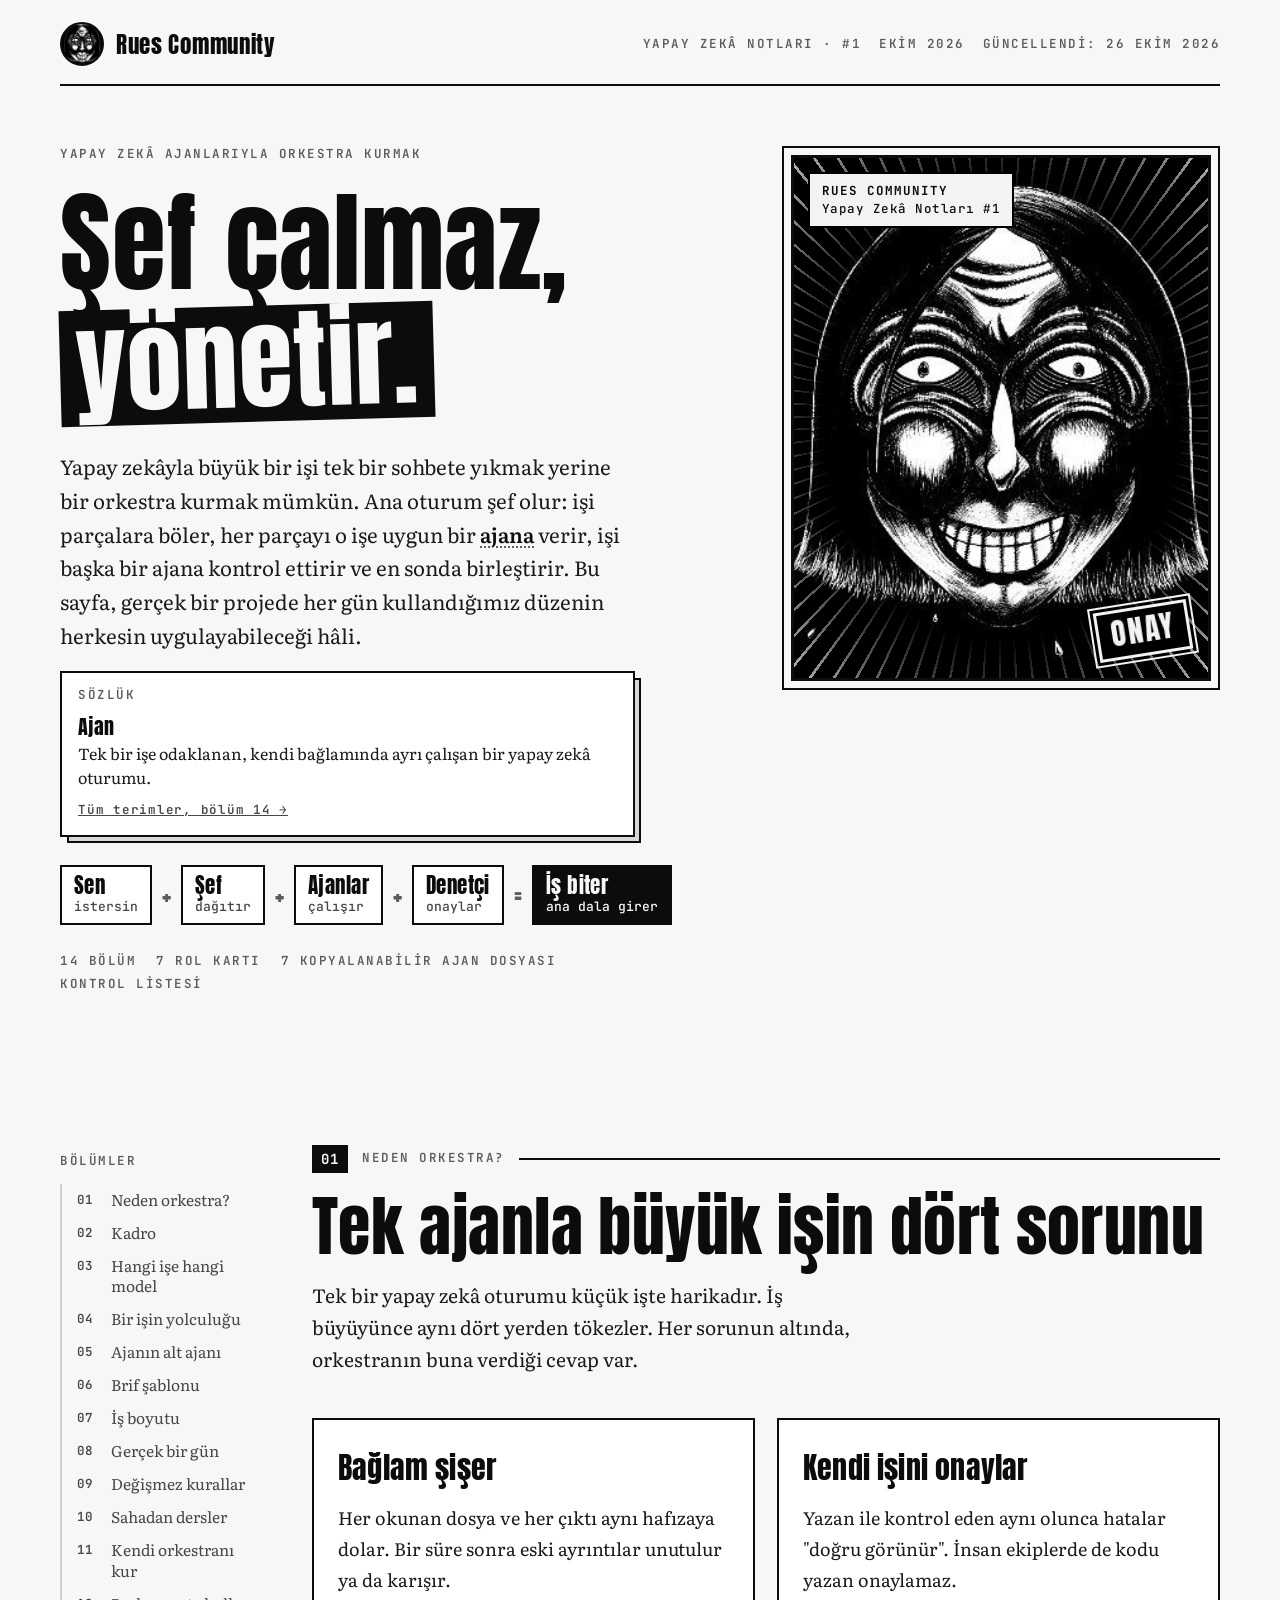
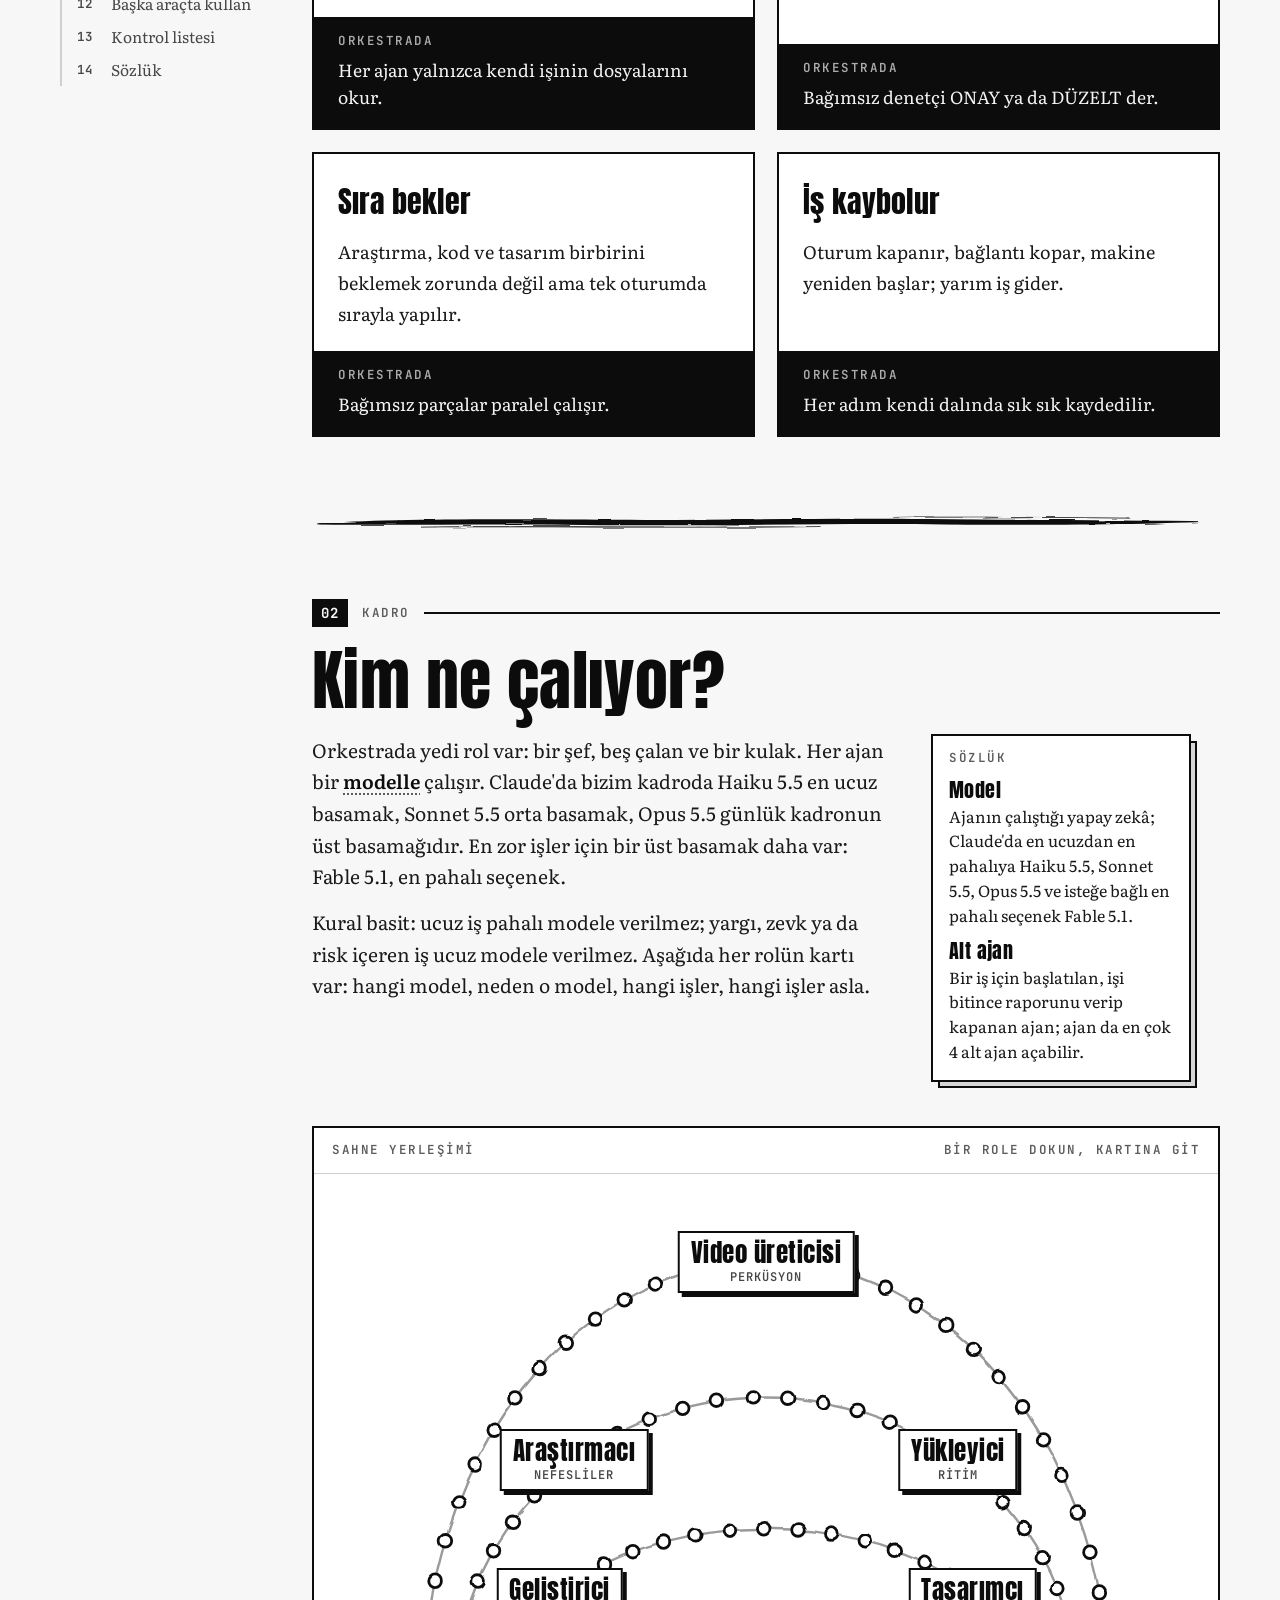
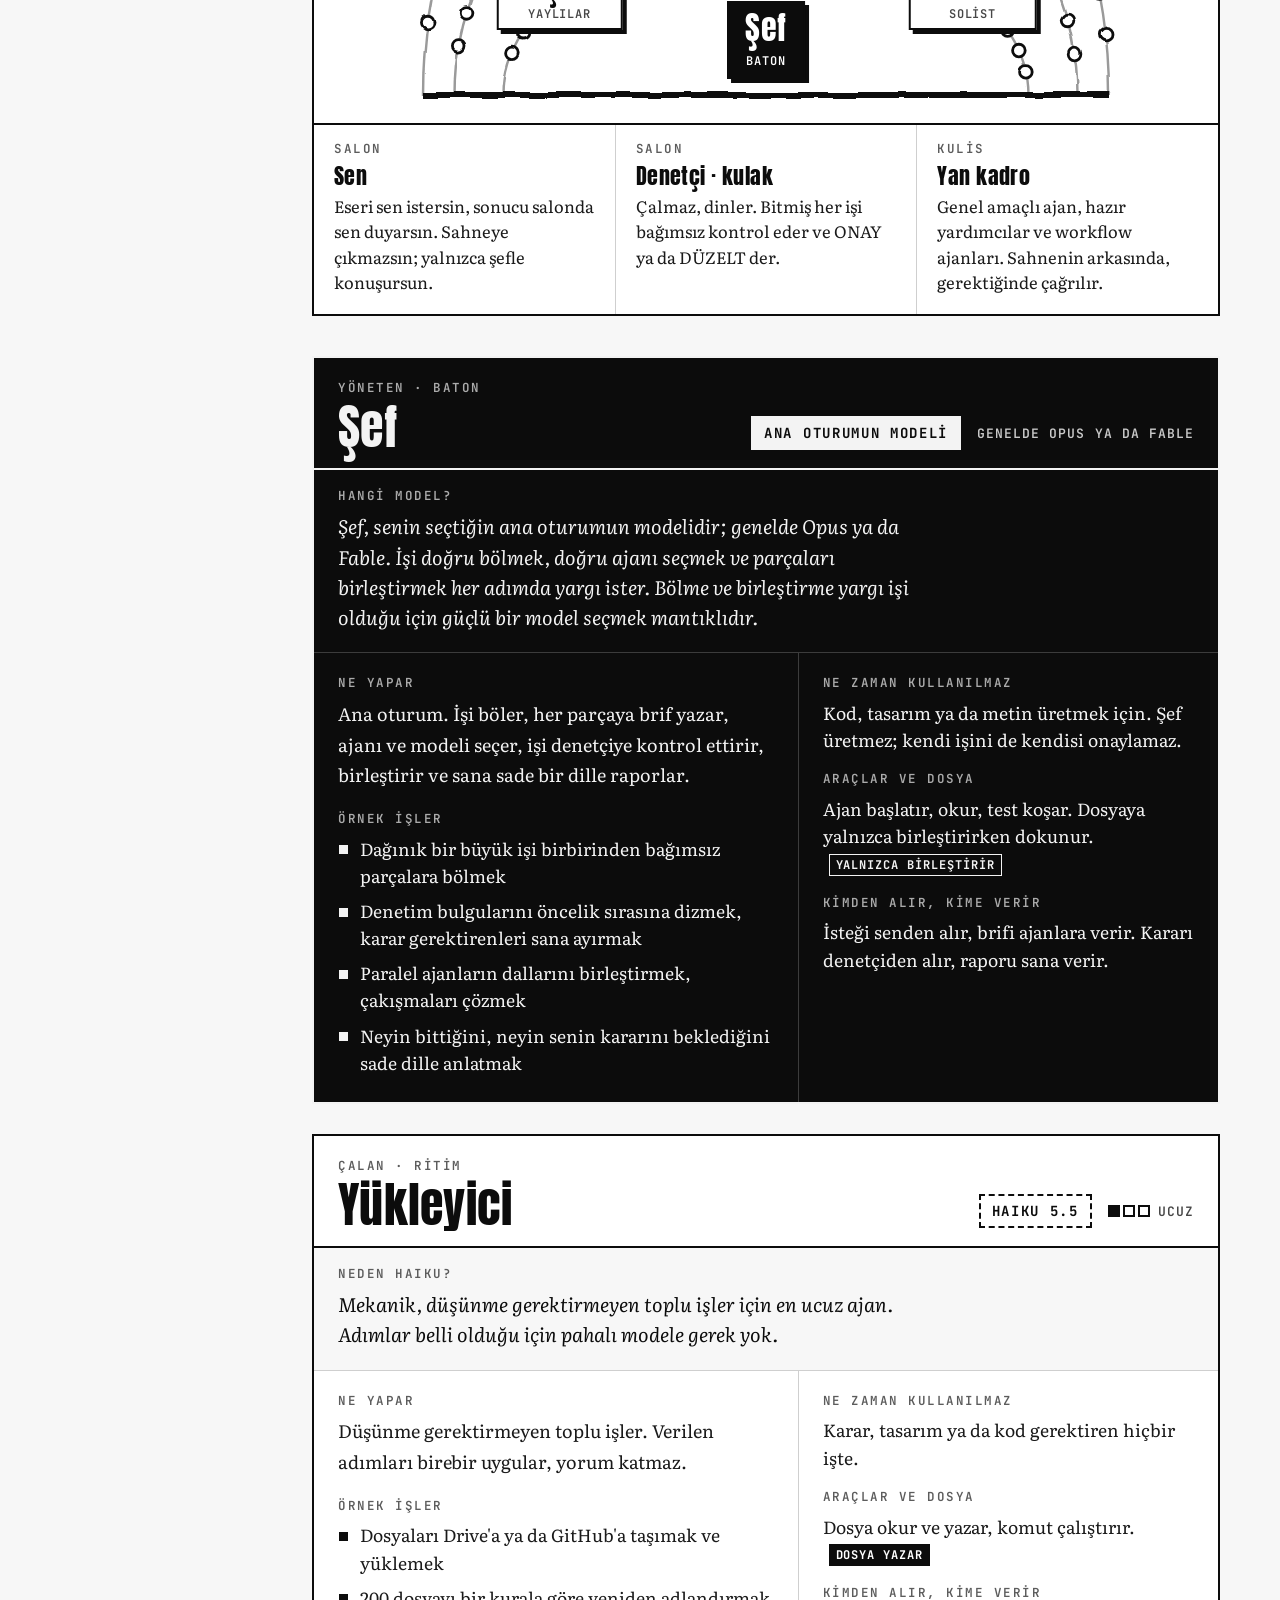
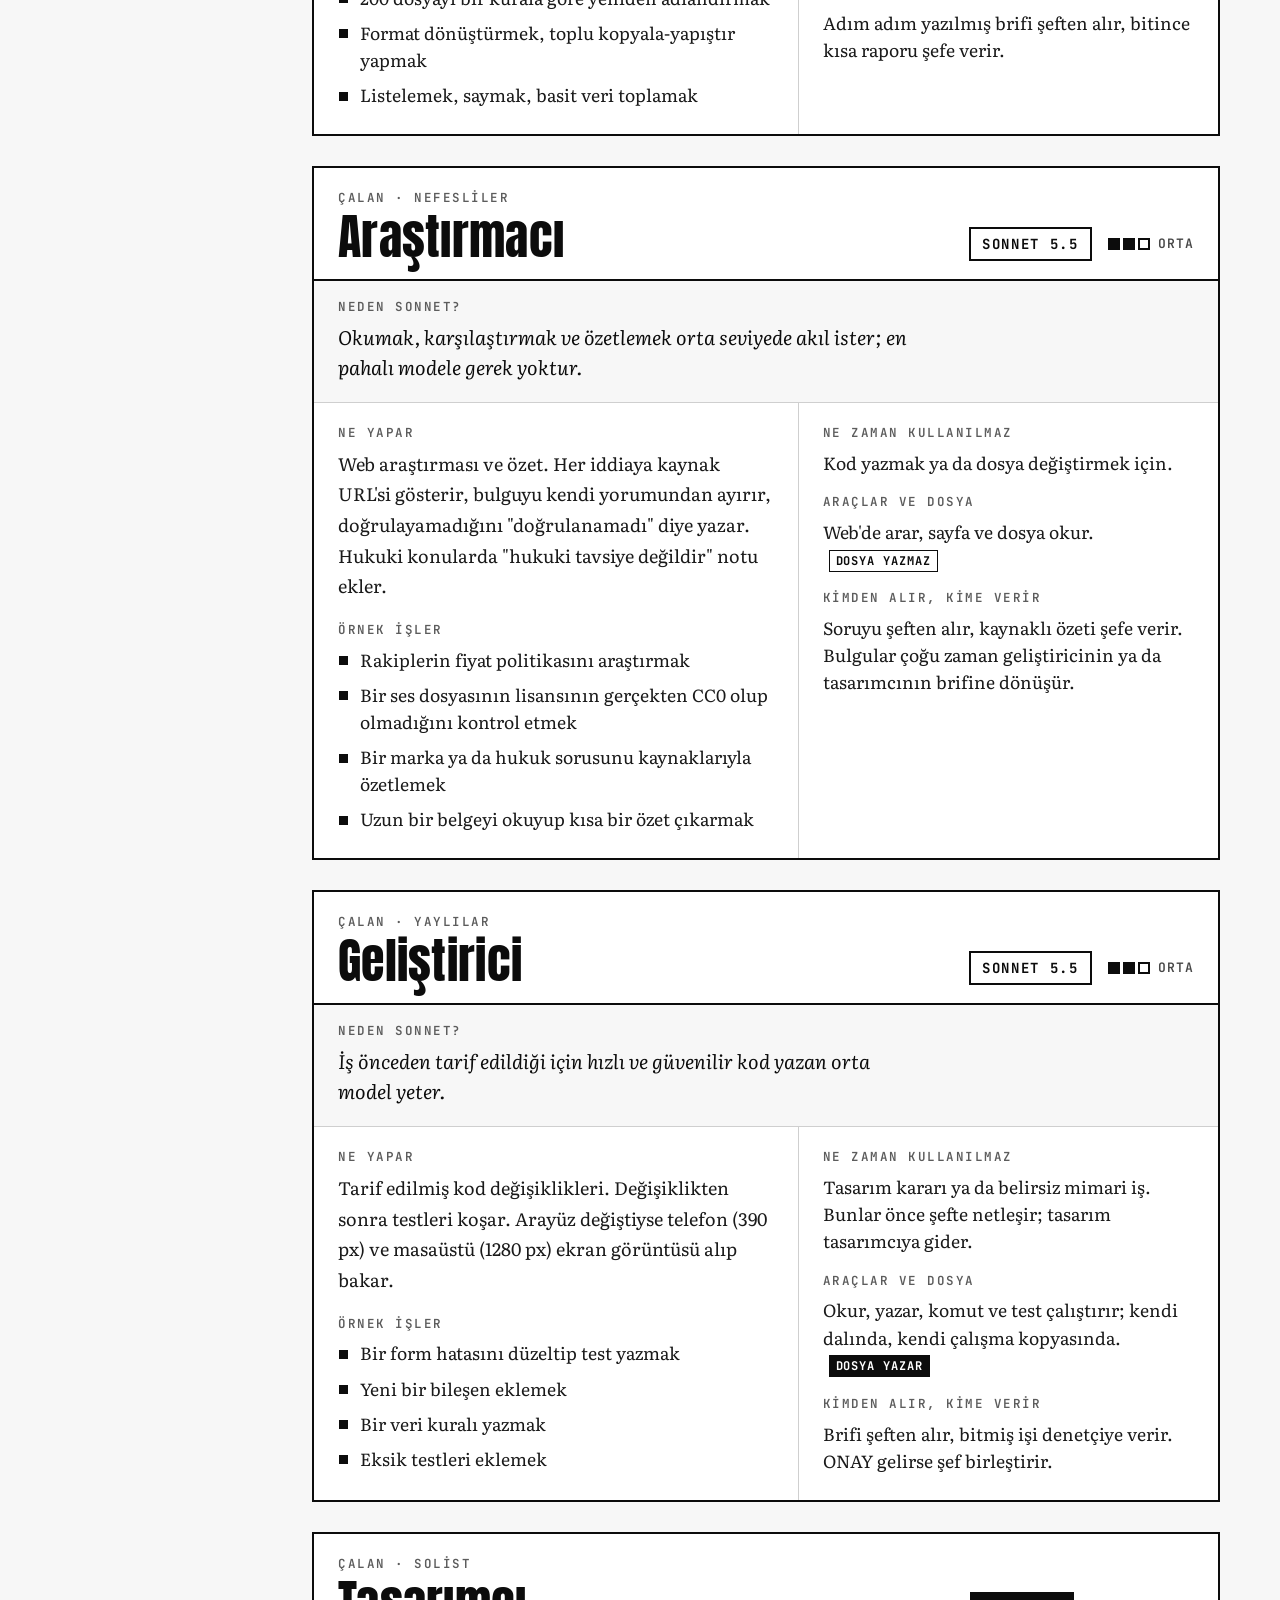
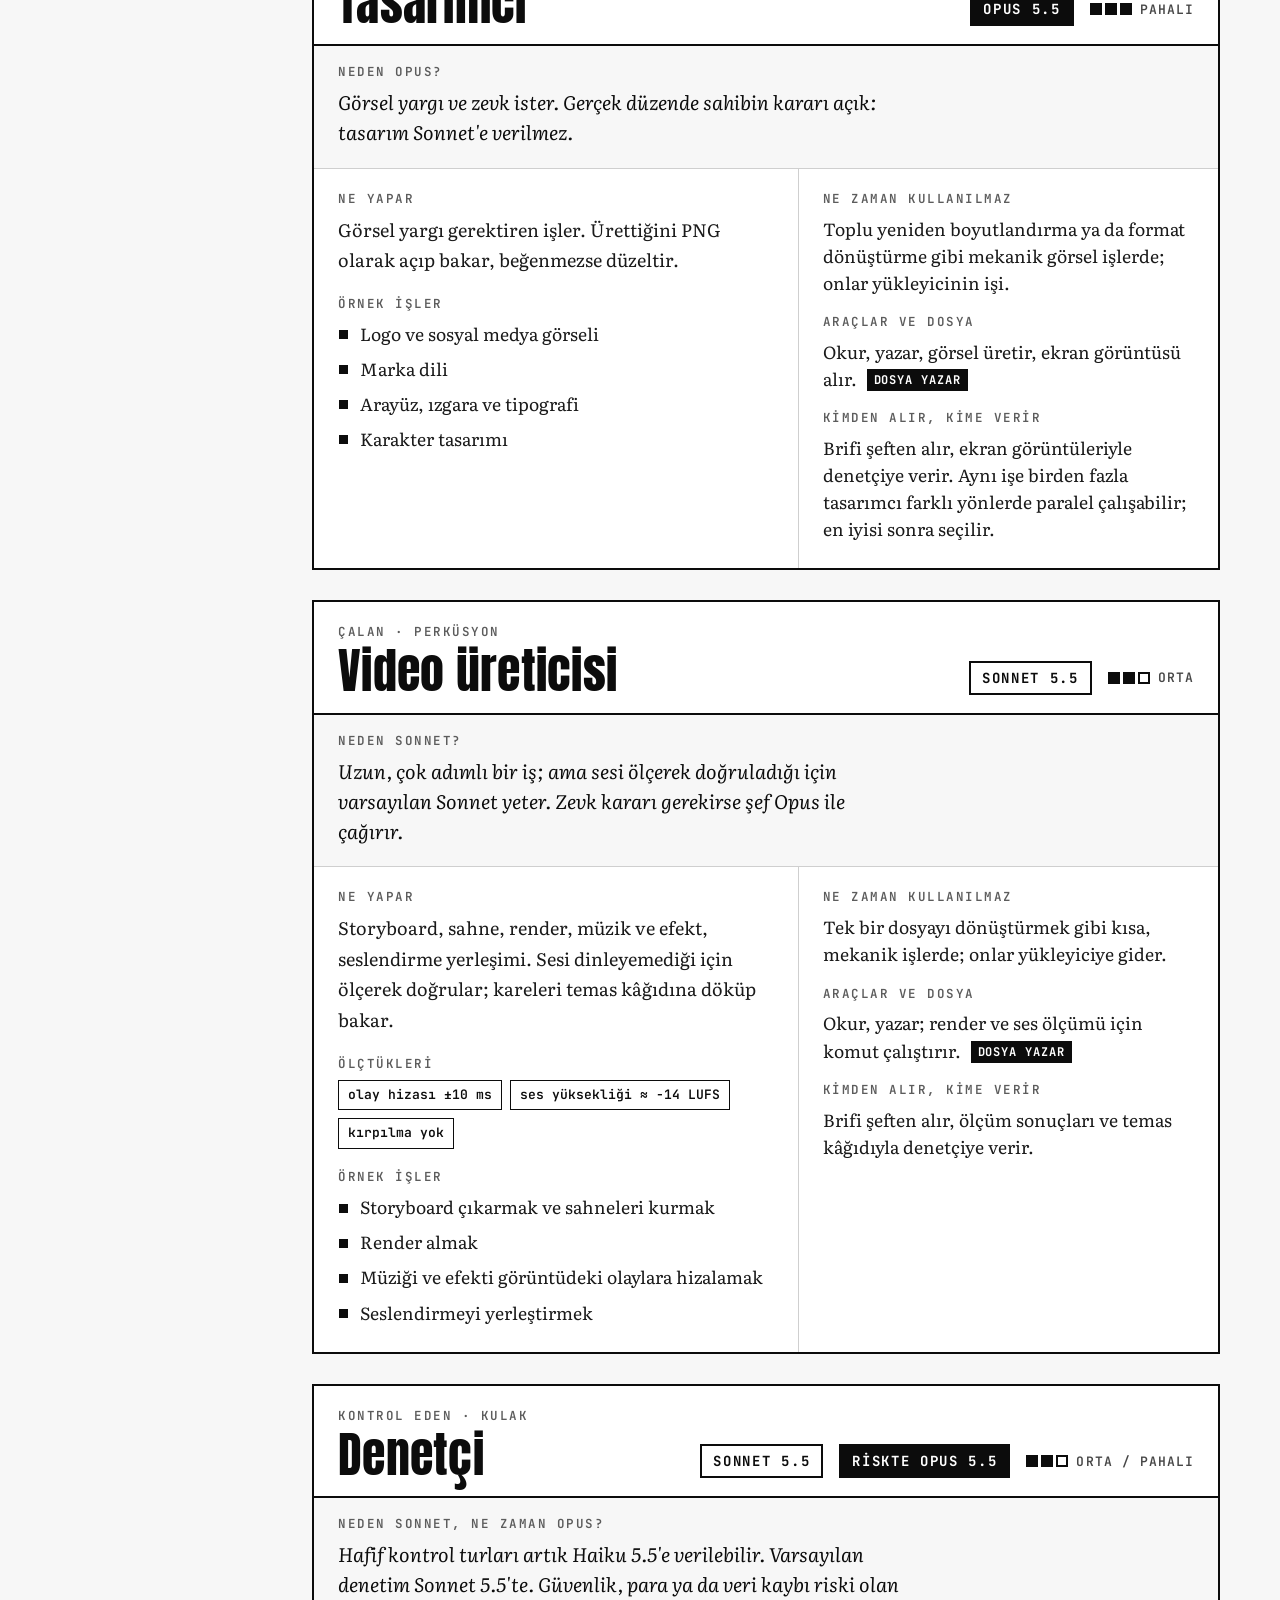
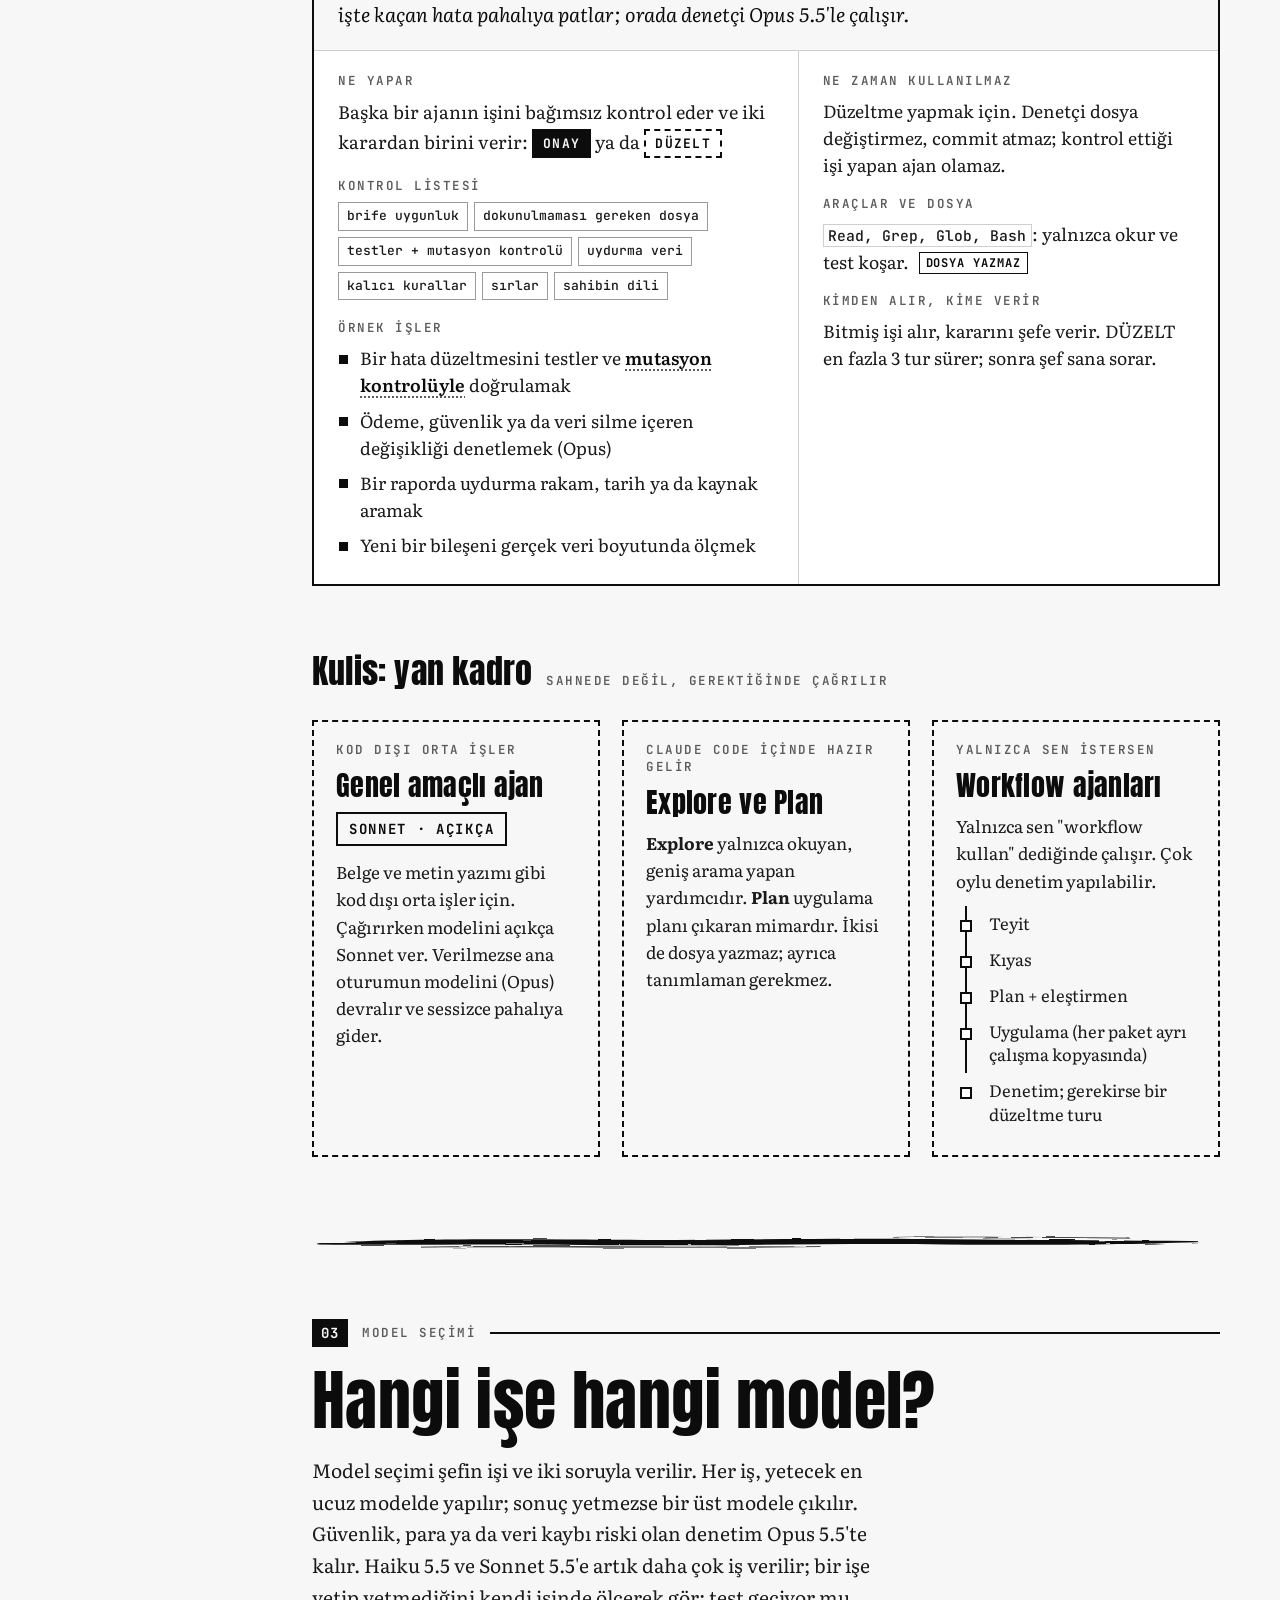
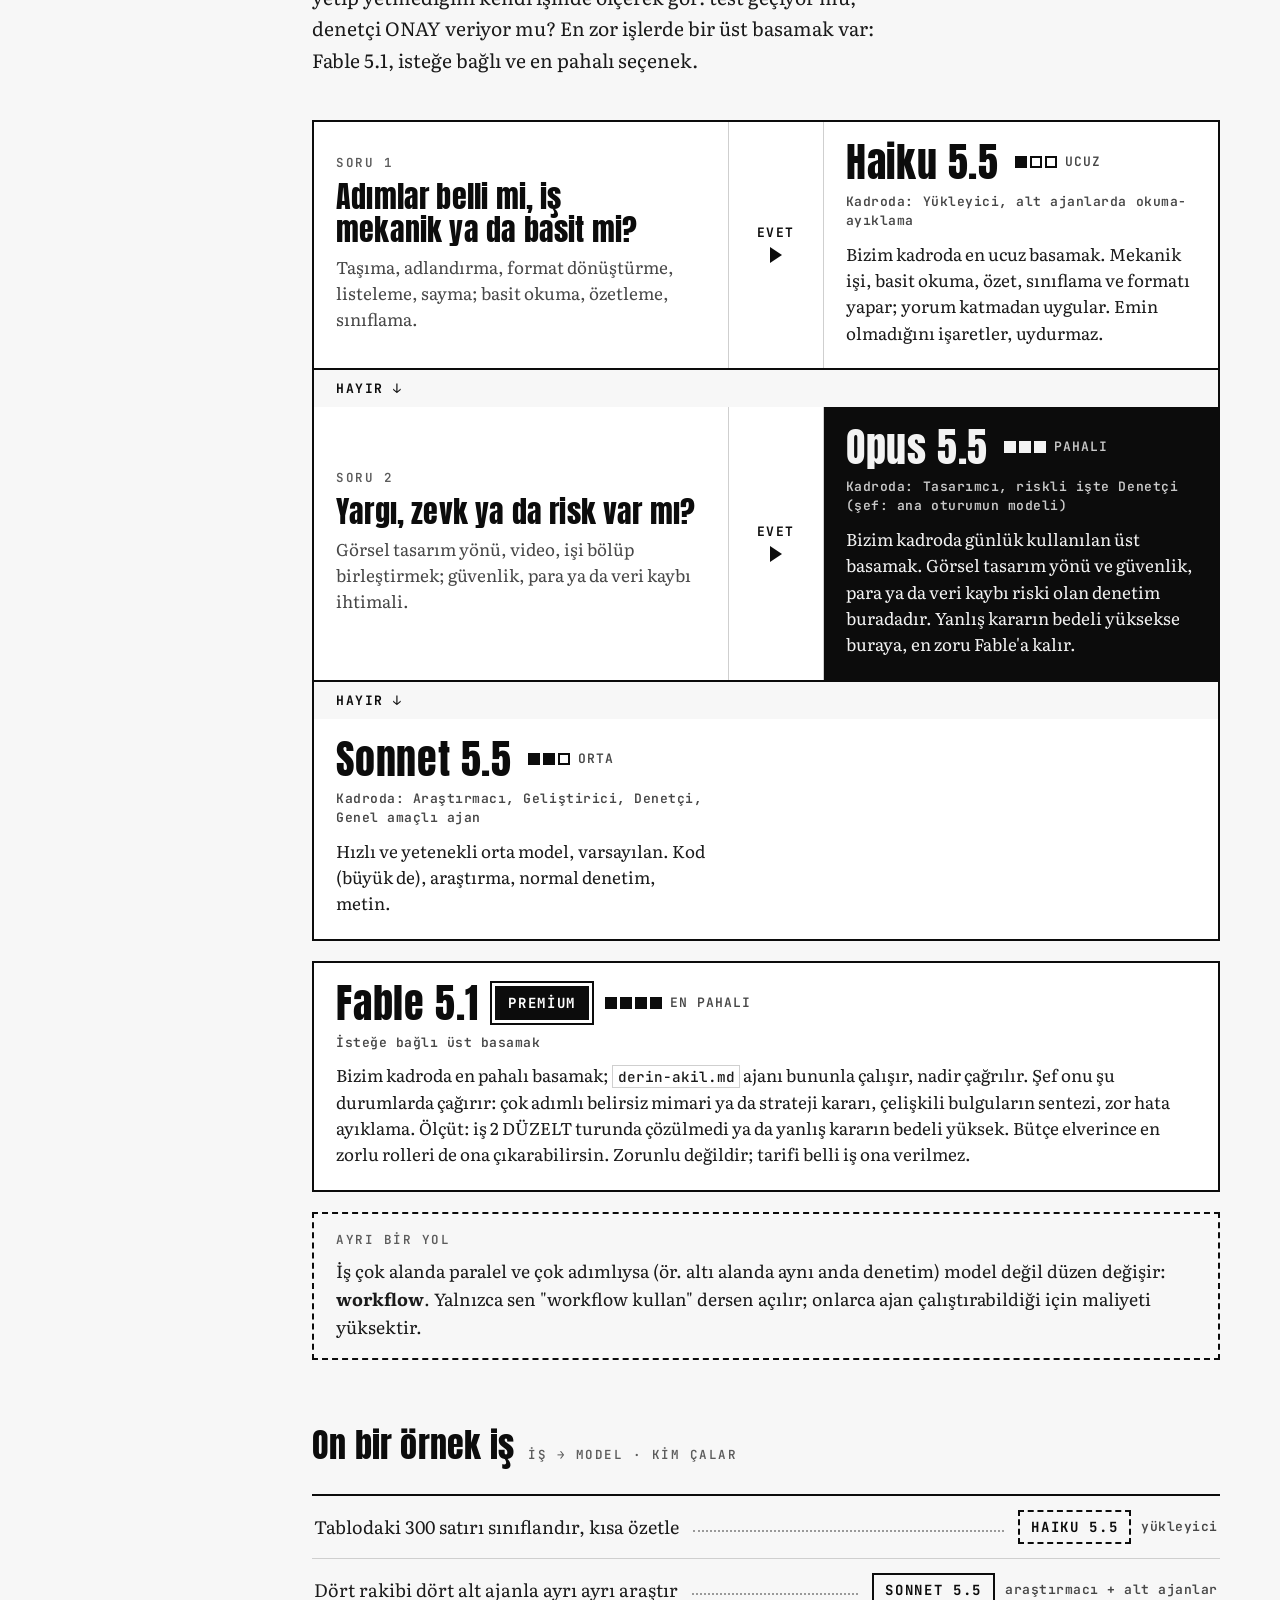
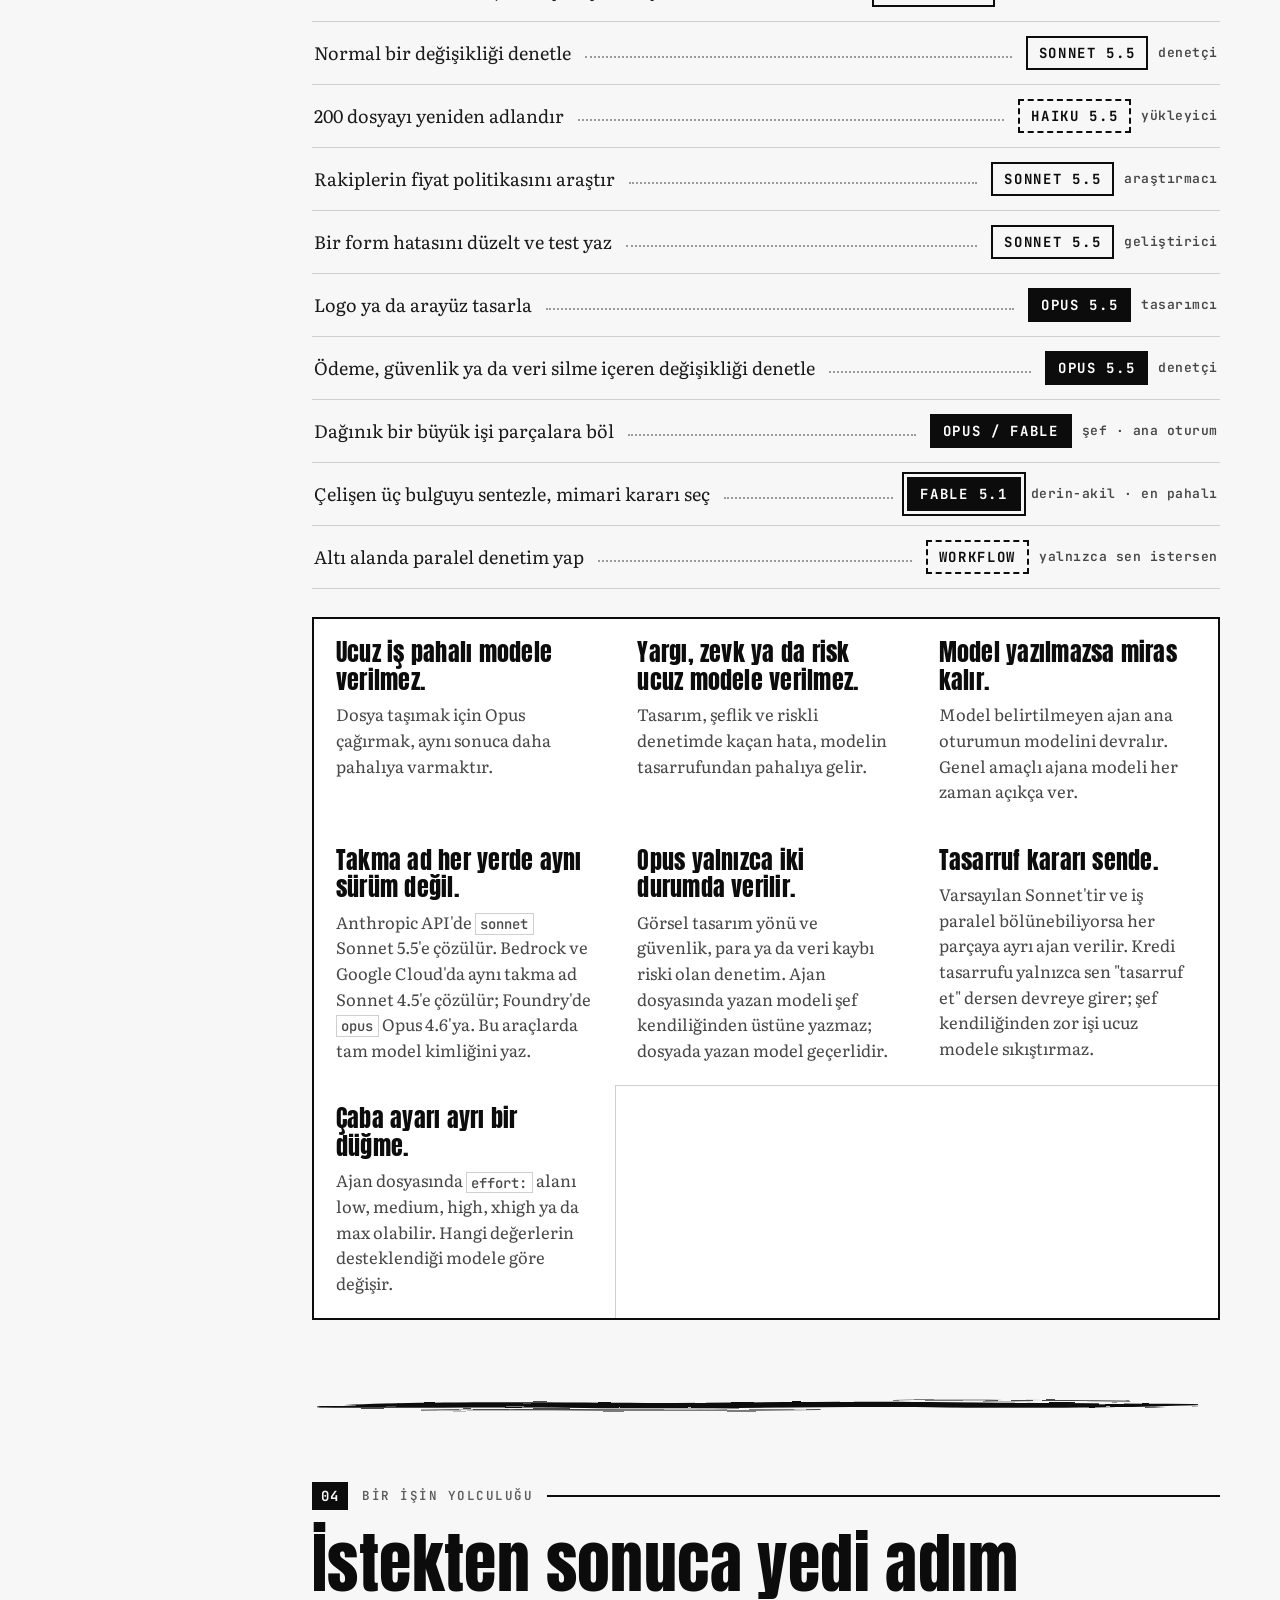
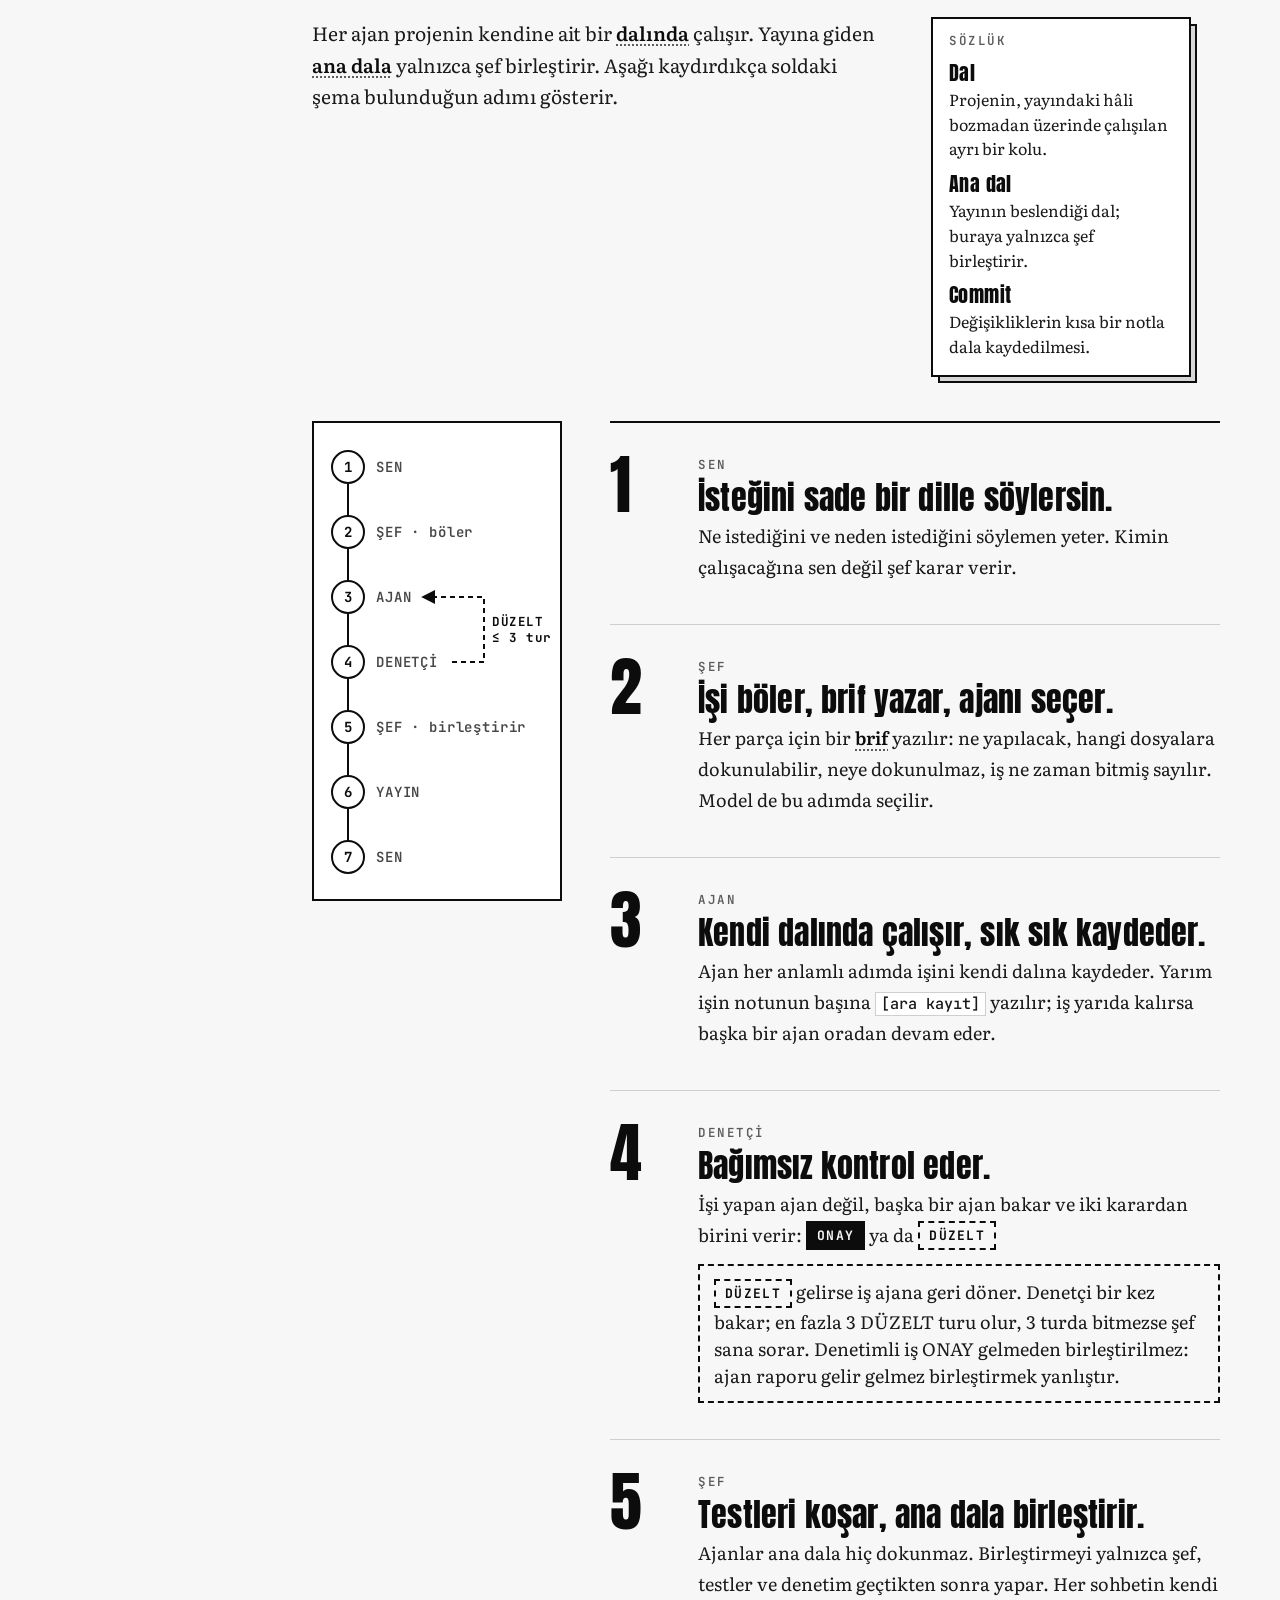
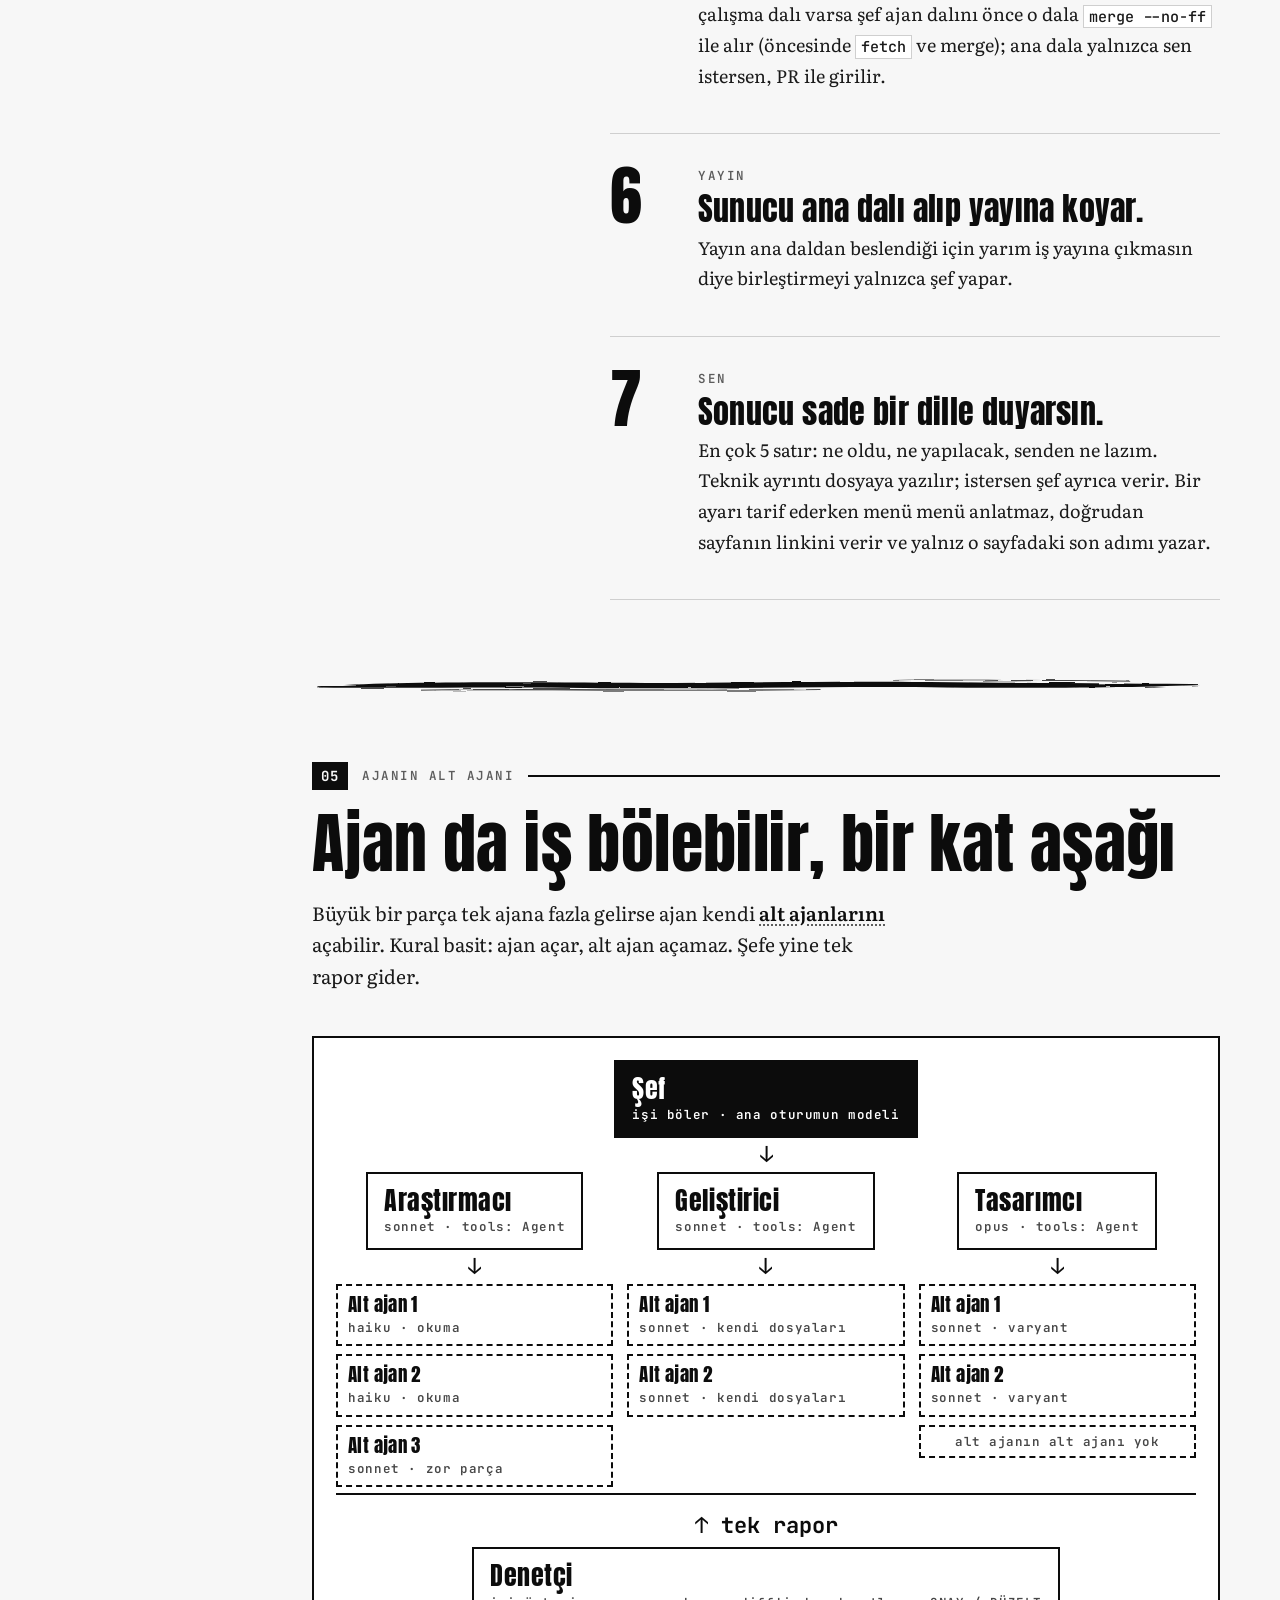
==== commit ea197e80: "Birleştir: origin/main (öteki oturumun 26 Ekim Orkestra güncellemesi) ile dört komşu güncellemesi - " ====
--- a/icerikler/01-yapay-zeka-orkestrasi/index.html
+++ b/icerikler/01-yapay-zeka-orkestrasi/index.html
@@ -525,7 +525,7 @@
 
 <header class="ust">
   <a class="marka" href="#baslik"><span class="avatar" aria-hidden="true"></span>Rues Community</a>
-  <div class="ust-sag"><span class="etiket">Yapay Zekâ Notları · #1</span><span class="etiket">Ekim 2026</span></div>
+  <div class="ust-sag"><span class="etiket">Yapay Zekâ Notları · #1</span><span class="etiket">Ekim 2026</span><span class="etiket">Güncellendi: 26 Ekim 2026</span></div>
 </header>
 
 <section class="acilis" aria-labelledby="baslik">
@@ -551,7 +551,7 @@
     <li><b>Denetçi</b><span>onaylar</span></li><li class="op" aria-hidden="true">=</li>
     <li class="sonuc"><b>İş biter</b><span>ana dala girer</span></li>
   </ol>
-  <p class="kunye"><span class="etiket">12 bölüm</span><span class="etiket">7 rol kartı</span><span class="etiket">7 kopyalanabilir ajan dosyası</span><span class="etiket">Kontrol listesi</span></p>
+  <p class="kunye"><span class="etiket">14 bölüm</span><span class="etiket">7 rol kartı</span><span class="etiket">7 kopyalanabilir ajan dosyası</span><span class="etiket">Kontrol listesi</span></p>
 </section>
 
 <nav class="icindekiler" aria-label="İçindekiler">
@@ -911,6 +911,8 @@
     <li><b>Yargı, zevk ya da risk ucuz modele verilmez.</b><p>Tasarım, şeflik ve riskli denetimde kaçan hata, modelin tasarrufundan pahalıya gelir.</p></li>
     <li><b>Model yazılmazsa miras kalır.</b><p>Model belirtilmeyen ajan ana oturumun modelini devralır. Genel amaçlı ajana modeli her zaman açıkça ver.</p></li>
     <li><b>Takma ad her yerde aynı sürüm değil.</b><p>Anthropic API'de <code>sonnet</code> Sonnet 5.5'e çözülür. Bedrock ve Google Cloud'da aynı takma ad Sonnet 4.5'e çözülür; Foundry'de <code>opus</code> Opus 4.6'ya. Bu araçlarda tam model kimliğini yaz.</p></li>
+    <li><b>Opus yalnızca iki durumda verilir.</b><p>Görsel tasarım yönü ve güvenlik, para ya da veri kaybı riski olan denetim. Ajan dosyasında yazan modeli şef kendiliğinden üstüne yazmaz; dosyada yazan model geçerlidir.</p></li>
+    <li><b>Tasarruf kararı sende.</b><p>Varsayılan Sonnet'tir ve iş paralel bölünebiliyorsa her parçaya ayrı ajan verilir. Kredi tasarrufu yalnızca sen "tasarruf et" dersen devreye girer; şef kendiliğinden zor işi ucuz modele sıkıştırmaz.</p></li>
     <li><b>Çaba ayarı ayrı bir düğme.</b><p>Ajan dosyasında <code>effort:</code> alanı low, medium, high, xhigh ya da max olabilir. Hangi değerlerin desteklendiği modele göre değişir.</p></li>
   </ul>
 </section>
@@ -956,10 +958,10 @@
       <li class="adim-k" data-adim="1"><span class="n">1</span><span class="etiket">Sen</span><h3>İsteğini sade bir dille söylersin.</h3><p>Ne istediğini ve neden istediğini söylemen yeter. Kimin çalışacağına sen değil şef karar verir.</p></li>
       <li class="adim-k" data-adim="2"><span class="n">2</span><span class="etiket">Şef</span><h3>İşi böler, brif yazar, ajanı seçer.</h3><p>Her parça için bir <a class="terim" href="#t-brif">brif</a> yazılır: ne yapılacak, hangi dosyalara dokunulabilir, neye dokunulmaz, iş ne zaman bitmiş sayılır. Model de bu adımda seçilir.</p></li>
       <li class="adim-k" data-adim="3"><span class="n">3</span><span class="etiket">Ajan</span><h3>Kendi dalında çalışır, sık sık kaydeder.</h3><p>Ajan her anlamlı adımda işini kendi dalına kaydeder. Yarım işin notunun başına <code>[ara kayıt]</code> yazılır; iş yarıda kalırsa başka bir ajan oradan devam eder.</p></li>
-      <li class="adim-k" data-adim="4"><span class="n">4</span><span class="etiket">Denetçi</span><h3>Bağımsız kontrol eder.</h3><p>İşi yapan ajan değil, başka bir ajan bakar ve iki karardan birini verir: <span class="damga onay">ONAY</span> ya da <span class="damga duzelt">DÜZELT</span></p><p class="dongu"><span class="damga duzelt">DÜZELT</span> gelirse iş ajana geri döner. En fazla 3 tur; 3 turda bitmezse şef sana sorar.</p></li>
-      <li class="adim-k" data-adim="5"><span class="n">5</span><span class="etiket">Şef</span><h3>Testleri koşar, ana dala birleştirir.</h3><p>Ajanlar ana dala hiç dokunmaz. Birleştirmeyi yalnızca şef, testler geçtikten sonra yapar.</p></li>
+      <li class="adim-k" data-adim="4"><span class="n">4</span><span class="etiket">Denetçi</span><h3>Bağımsız kontrol eder.</h3><p>İşi yapan ajan değil, başka bir ajan bakar ve iki karardan birini verir: <span class="damga onay">ONAY</span> ya da <span class="damga duzelt">DÜZELT</span></p><p class="dongu"><span class="damga duzelt">DÜZELT</span> gelirse iş ajana geri döner. Denetçi bir kez bakar; en fazla 3 DÜZELT turu olur, 3 turda bitmezse şef sana sorar. Denetimli iş ONAY gelmeden birleştirilmez: ajan raporu gelir gelmez birleştirmek yanlıştır.</p></li>
+      <li class="adim-k" data-adim="5"><span class="n">5</span><span class="etiket">Şef</span><h3>Testleri koşar, ana dala birleştirir.</h3><p>Ajanlar ana dala hiç dokunmaz. Birleştirmeyi yalnızca şef, testler ve denetim geçtikten sonra yapar. Her sohbetin kendi çalışma dalı varsa şef ajan dalını önce o dala <code>merge --no-ff</code> ile alır (öncesinde <code>fetch</code> ve merge); ana dala yalnızca sen istersen, PR ile girilir.</p></li>
       <li class="adim-k" data-adim="6"><span class="n">6</span><span class="etiket">Yayın</span><h3>Sunucu ana dalı alıp yayına koyar.</h3><p>Yayın ana daldan beslendiği için yarım iş yayına çıkmasın diye birleştirmeyi yalnızca şef yapar.</p></li>
-      <li class="adim-k" data-adim="7"><span class="n">7</span><span class="etiket">Sen</span><h3>Sonucu sade bir dille duyarsın.</h3><p>Ne yapıldı, ne denetlendi, neyin senin kararını beklediği. Teknik ayrıntı istersen şef ayrıca verir.</p></li>
+      <li class="adim-k" data-adim="7"><span class="n">7</span><span class="etiket">Sen</span><h3>Sonucu sade bir dille duyarsın.</h3><p>En çok 5 satır: ne oldu, ne yapılacak, senden ne lazım. Teknik ayrıntı dosyaya yazılır; istersen şef ayrıca verir. Bir ayarı tarif ederken menü menü anlatmaz, doğrudan sayfanın linkini verir ve yalnız o sayfadaki son adımı yazar.</p></li>
     </ol>
   </div>
 </section>
@@ -1004,6 +1006,16 @@
     <li><b>Birleştirme üst ajanın işi.</b><p>Ajan alt ajan sonuçlarını kendisi birleştirir ve şefe tek rapor verir. Alt ajanlar farklı dosyalarda çalışır; aynı dosyaya iki el yok.</p></li>
   </ul>
   <div class="alt-not"><span class="etiket">Araçtaki sınır</span><p>Claude Code belgesine göre iç içe alt ajan mümkündür ve ana konuşmanın altında en çok <b>3 katman</b> açılır. <code>CLAUDE_CODE_MAX_SUBAGENT_SPAWN_DEPTH</code> ortam değişkeni derinliği ayarlar (1 = kapalı). Bu sayfanın kuralı daha dardır: ajan bir kat açar, alt ajan açamaz. Denetim zinciri bozulmaz: alt ajanın işini üst ajan değil denetçi onaylar. Ayrıca deneysel <b>agent teams</b> özelliği vardır; varsayılan kapalıdır, token maliyeti yüksektir ve bu sayfada kullanılmaz.</p></div>
+
+  <div class="alt-bas"><h3>Ayrı hesaplardaki ajanlar: depo üzerinden kanal</h3><span class="etiket">Aynı depo, ortak bellek yok</span></div>
+  <p class="not">Bazen ikinci bir ajan başka bir hesapta, başka bir oturumda çalışır. İki oturum birbirinin sohbetini göremez; ortak olan tek şey depodur. O yüzden konuşma yerine dosya kullanılır: her dosyanın tek bir yazarı vardır, böylece çakışma çıkmaz.</p>
+  <ul class="kurallar-3">
+    <li><b>İş listesi tek başına yeter.</b><p>Şef, dış ajan için kendi başına anlaşılır bir iş listesi yazar: kurallar, her iş için dal adı, büyüklük, bitti tanımı. Dış ajan başka hiçbir sohbeti okumak zorunda kalmaz.</p></li>
+    <li><b>Teslim, işin kendi dalında bir dosyadır.</b><p>Dış ajan her iş için kendi dalında bir teslim dosyası yazar: dal ve son kayıt, tabanı, ne yapıldı, testler, ekran görüntüsü. "Emin olmadıklarım ve doğrulanamayanlar" alanı zorunludur, boş bırakılmaz; yoksa "yok" yazılır.</p></li>
+    <li><b>Durum tablosu ve şef notu ayrı dosyalardır.</b><p>Durum tablosunu yalnız dış ajan, notları yalnız şef yazar. Durumlar: bekliyor, çalışıyor, engelli, teslim, düzelt, şefte, iptal. Engel varsa ajan beklemez; "engelli" yazar ve sonraki işe geçer.</p></li>
+    <li><b>Ana dala dokunulmaz.</b><p>Dış ajan yalnız kendi dalına gönderir; ana dala birleştirme ve PR yoktur. Onaylananı şef sonradan, sahibin onayıyla birleştirir. Düzeltme gerekirse yine en çok 3 tur.</p></li>
+    <li><b>Ritim saatte bir.</b><p>Dış ajan saatte bir depoyu çeker ve şefin notu değiştiyse okur. Her iş bitince gönderir, durumu günceller, sonrakine geçer.</p></li>
+  </ul>
 </section>
 
 <div class="ayrac" aria-hidden="true"><svg><use href="#firca"/></svg></div>
@@ -1014,7 +1026,7 @@
     <p class="bb-no"><span class="no">06</span><span class="etiket">Brif şablonu</span></p>
     <h2 id="brif-b">İyi brif, işin yarısı</h2>
     <div class="bb-giris notlu">
-      <p>Ajanlar birbirini ve seninle yaptığın sohbeti görmez. Bildikleri tek şey brif. Bu yüzden her brif aynı yedi başlıkla yazılır.</p>
+      <p>Ajanlar birbirini ve seninle yaptığın sohbeti görmez. Bildikleri tek şey brif. Bu yüzden her brif aynı sekiz başlıkla yazılır.</p>
       <aside class="kenar" aria-label="Sözlük notu">
         <span class="etiket">Sözlük</span>
         <dl><div><dt>Brif</dt><dd>Ajana verilen kısa iş tarifi: ne yapılacak, nereye dokunulur, iş ne zaman bitmiş sayılır.</dd></div></dl>
@@ -1027,9 +1039,10 @@
       <div><dt>SENİN DOSYALARIN</dt><dd>Ajanın değiştirebileceği dosyalar.</dd></div>
       <div><dt>DOKUNMA</dt><dd>Başka ajanın çalıştığı ya da riskli dosyalar.</dd></div>
       <div><dt>ÖNCE OKU</dt><dd>Kuralların ve bağlamın yazılı olduğu belgeler.</dd></div>
+      <div><dt>BAĞLAM</dt><dd>Ajanın bilmediği şeyler: senin sözün, daha önce denenip olmayanlar, ilgili karar satırı.</dd></div>
       <div><dt>BİTTİ TANIMI</dt><dd>Ölçülebilir olmalı: "testler geçiyor", "uydurma rakam yok", "375 px ekranda taşma yok".</dd></div>
       <div><dt>DÖRT KOMŞU</dt><dd>İş bitmeden sorulan dört soru: kim kullanıyor, aynı hata başka nerede var, karşı parça güncellendi mi, sessiz hata başarı gibi görünüyor mu? Düzeltilmeyen komşu raporda <a class="terim" href="#t-bakiye">bakiye</a> olur.</dd></div>
-      <div><dt>RAPOR</dt><dd>Ajanın nasıl biteceği: sabit alanlı kısa bir özet.</dd></div>
+      <div><dt>RAPOR</dt><dd>Ajanın nasıl biteceği: sabit alanlı kısa bir özet. İş sırasında fark ettiği fırsat ya da risk için ayrı bir alan olur.</dd></div>
     </dl>
     <div class="kod">
       <div class="kod-bas"><span>brif.txt · örnek</span><button type="button" class="kopya" data-kopya="k-brif">Kopyala</button></div>
@@ -1039,6 +1052,8 @@
 SENİN DOSYALARIN: src/format.js, test/format.test.js
 DOKUNMA: src/odeme/* (başka ajan çalışıyor)
 ÖNCE OKU: docs/KURALLAR.md
+BAĞLAM: Ayraç olarak nokta istendi (docs/KARARLAR.md);
+  boşluk daha önce denendi ve geri alındı.
 BİTTİ TANIMI:
   - tek bir num() biçimleyici var ve testli
   - tüm testler geçiyor
@@ -1051,7 +1066,8 @@
   - sessiz hata: geçersiz girdide boş metin mi dönüyor?
 RAPOR: {"dosyalar": [], "ozet": "", "testler": "",
         "dortKomsu": "", "bakiye": [],
-        "acikSorunlar": [], "oneriler": []}</pre>
+        "acikSorunlar": [], "oneriler": [],
+        "firsatlar": []}</pre>
     </div>
   </div>
   <div class="komsular" id="dort-komsu">
@@ -1189,14 +1205,18 @@
   <div class="kurallar ters">
     <header class="bb">
       <p class="bb-no"><span class="no">09</span><span class="etiket">Değişmez kurallar</span></p>
-      <h2 id="kurallar-b">Her brife eklenen sekiz kural</h2>
+      <h2 id="kurallar-b">Her brife eklenen on iki kural</h2>
       <div class="bb-giris"><p>Bu kuralları çiğneyen bir iş gelirse ajan yapmaz, sorar.</p></div>
     </header>
     <ul class="kural-liste">
-      <li><h3>Para kuralı</h3><p>Ücretli bir bulut kaynağı açılmadan önce aylık tutarı yazılır ve açık onay alınır. Önce bütçe alarmı, sonra kaynak. Şüphede kalınırsa yapılmaz, sorulur.</p></li>
+      <li><h3>Para kuralı</h3><p>Ücretli bir bulut kaynağı açılmadan önce aylık tutarı yazılır ve açık onay alınır. Önce bütçe alarmı, sonra kaynak. Yeni paket bağımlılığı da sormadan eklenmez. Şüphede kalınırsa yapılmaz, sorulur.</p></li>
+      <li><h3>Ücretsiz limitin en çok yüzde 99'u</h3><p>Ücretsiz katmanı olan her kaynakta (depolama, veritabanı, e-posta, API kotası) kodda sert sınır olur: ücretsiz limitin en çok yüzde 99'u kullanılır, 100 hak varsa 99'da durulur. Sınır sayaçla ve reddetmeyle zorlanır; yalnız uyarı yetmez. Sınıra gelince iş durur, sana bildirilir, ücretli kullanıma asla taşmaz.</p></li>
       <li><h3>Engel varsa uydurma yok</h3><p>Bir siteye erişilemezse ajan başka yoldan dolanmaz, içerik uydurmaz. "Doğrulanamadı" yazar ve neye izin gerektiğini söyler.</p></li>
       <li><h3>Yeşil test kanıt değildir</h3><p>Düzeltme geri alınınca test kırmızıya dönmüyorsa test hiçbir şey ölçmüyor demektir. Buna <a class="terim" href="#t-mutasyon">mutasyon kontrolü</a> denir. Ajanın "testler yeşil" sözü de kanıt sayılmaz: şef testleri kendisi yeniden koşar ve çıkış kodunu görür.</p></li>
-      <li><h3>Tehlikeli git komutları yasak</h3><p>Ajanlara <code>stash</code>, <code>reset --hard</code>, <code>rebase</code>, <code>push --force</code> yasak. Birleştirme <code>merge --no-ff</code> ile ve yalnızca şefte. Yasak yalnız metinde kalmaz, aracın <a class="terim" href="#t-yasak">yasak listesine</a> de yazılır (<a href="#ders-9">ders 09</a>).</p></li>
+      <li><h3>Tehlikeli git komutları yasak</h3><p>Ajanlara <code>stash</code>, <code>reset --hard</code>, <code>rebase</code>, <code>push --force</code> yasak. Birleştirme <code>merge --no-ff</code> ile ve yalnızca şefte.</p></li>
+      <li><h3>Yasak komutlar araç düzeyinde engellenir</h3><p>Yasağı yalnız talimata yazma; aracın izin ayarına, yani <a class="terim" href="#t-yasak">yasak listesine</a> da yaz (Claude Code'da <code>.claude/settings.json</code> içindeki <code>permissions.deny</code>). Force push, <code>reset --hard</code>, <code>rebase</code>, <code>git clean -fd</code>, <code>stash</code>, <code>rm -rf /</code>, <code>pkill -f</code>, <code>killall</code>, sır değiştirme komutları ve <code>.env</code> ile özel anahtar dosyalarını okumak kapalı kalır. Bu liste kaza önleyicidir, güvenlik duvarı değil: komutun başka yazılışlarını yakalamaz. Kopyalanabilir örnek <a href="#kilitler">ders 14</a> altında.</p></li>
+      <li><h3>Konuşulan iş bırakılmaz</h3><p>Konuşulan bir iş, sen açıkça "boşver" ya da "bırak" demedikçe bırakılmaz; beğenilmese de peşi bırakılmaz. Bekleyen her iş devir dosyasındaki "Açık işler" listesinde durur, şef her oturumda oradan takip eder ve oturum bitmeden dosyayı günceller.</p></li>
+      <li><h3>Kısa cevap, doğrudan link</h3><p>Sahibe cevap en çok 5 satırdır, her madde tek cümle. Ayrıntı dosyaya yazılır, sohbete değil. Bir ayar tarif edilirken menü menü (A &gt; B &gt; C) anlatılmaz; sayfanın linki verilir ve yalnız o sayfadaki son adım yazılır. Karar sorusu adlandırılmış seçenekle gelir: "A: …, B: …, Önerim A."</p></li>
       <li><h3>Sırlar kodda durmaz</h3><p>API anahtarı ve şifreler sohbete yapıştırılmaz, depoya yazılmaz; sunucudaki ortam dosyasında durur.</p></li>
       <li><h3>Hassas veri toplanmaz</h3><p>İşin gerektirmediği kişisel veri hiçbir formda istenmez, saklanmaz.</p></li>
       <li><h3>Dört komşu sorulur</h3><p>Her değişiklik bitmeden dört soru: kim kullanıyor, ikizi nerede, karşı parçası güncellendi mi, sessiz hata başarı gibi görünüyor mu? Düzeltilmeyen komşu raporda bakiye olur (<a href="#dort-komsu">bölüm 06</a>).</p></li>
@@ -1215,25 +1235,29 @@
     <div class="bb-giris"><p>Bu düzen masa başında yazılmadı. Aşağıdakilerin hepsi gerçek bir projede, aynı anda on ajan çalışırken yaşandı. Solda ne oldu, sağda bugün hangi kurala dönüştü.</p></div>
   </header>
   <div class="dersler">
-    <article class="ders" id="ders-1"><div class="ders-bas"><span class="no">DERS 01</span><h3>Bitmeyen bekleme döngüsü</h3></div><div class="ders-govde"><div><span class="etiket">Ne oldu</span><p>İki ajan, başka bir işin bitmesini <code>pgrep -f "desen"</code> ile bekledi. Komut kendi satırını da bulduğu için döngü hiç bitmedi; ajanlar saatlerce boşa bekledi.</p></div><div class="kural"><span class="etiket">Kural oldu</span><p>Beklerken yalnızca kendi başlattığın işin numarasıyla <code>while kill -0 $PID</code> kullan.</p></div></div></article>
+    <article class="ders" id="ders-1"><div class="ders-bas"><span class="no">DERS 01</span><h3>Bitmeyen bekleme döngüsü</h3></div><div class="ders-govde"><div><span class="etiket">Ne oldu</span><p>İki ajan, başka bir işin bitmesini <code>pgrep -f "desen"</code> ile bekledi. Komut kendi satırını da bulduğu için döngü hiç bitmedi; ajanlar saatlerce boşa bekledi.</p></div><div class="kural"><span class="etiket">Kural oldu</span><p>Beklerken yalnızca kendi başlattığın işin numarasıyla <code>while kill -0 $PID</code> kullan. Süreci de yalnız kendi numaranla kapat; aynı makinede başkalarının işi çalışıyor, <code>pkill -f</code> ve <code>killall</code> yok.</p></div></div></article>
     <article class="ders" id="ders-2"><div class="ders-bas"><span class="no">DERS 02</span><h3>Makine iki kez yeniden başladı</h3></div><div class="ders-govde"><div><span class="etiket">Ne oldu</span><p>Paralel ajanların hepsi aynı anda ağır testler koşunca bellek doldu ve çalışma ortamı yeniden başladı. Kaydedilmemiş iş gitti.</p></div><div class="kural"><span class="etiket">Kural oldu</span><p>Sık <code>[ara kayıt]</code>, ağır adımlar sırayla, testler sınırlı eşzamanlılıkla.</p></div></div></article>
-    <article class="ders" id="ders-3"><div class="ders-bas"><span class="no">DERS 03</span><h3>Disk sessizce doldu</h3></div><div class="ders-govde"><div><span class="etiket">Ne oldu</span><p>Her ajanın ayrı çalışma kopyası ve geçici dosyaları birikti. Bir ajanın testleri "diskte yer yok" diye düştü; hata koddan değil ortamdandı.</p></div><div class="kural"><span class="etiket">Kural oldu</span><p>Biten işin geçici dosyaları silinir; disk düzenli kontrol edilir.</p></div></div></article>
+    <article class="ders" id="ders-3"><div class="ders-bas"><span class="no">DERS 03</span><h3>Disk sessizce doldu</h3></div><div class="ders-govde"><div><span class="etiket">Ne oldu</span><p>Her ajanın ayrı çalışma kopyası ve geçici dosyaları birikti. Bir ajanın testleri "diskte yer yok" diye düştü; hata koddan değil ortamdandı.</p></div><div class="kural"><span class="etiket">Kural oldu</span><p>Biten işin geçici dosyaları silinir; disk düzenli kontrol edilir. Testler bellek diskindeki ayrı bir geçici klasörle koşulur.</p></div></div></article>
     <article class="ders" id="ders-4"><div class="ders-bas"><span class="no">DERS 04</span><h3>Denetçi yakaladı: 20 saniyelik donma</h3></div><div class="ders-govde"><div><span class="etiket">Ne oldu</span><p>Yeni bir bileşen, tek bir sonuç göstermek için tüm veritabanını belleğe yüklüyordu. Testler yeşildi; gerçek ölçekte sayfa 20 saniye donacaktı.</p></div><div class="kural"><span class="etiket">Kural oldu</span><p>Denetçi, gerçek veri boyutunda ölçüm yapmadan ONAY vermez.</p></div></div></article>
     <article class="ders" id="ders-5"><div class="ders-bas"><span class="no">DERS 05</span><h3>Aynı dosyaya iki el</h3></div><div class="ders-govde"><div><span class="etiket">Ne oldu</span><p>İki paralel ajan aynı sık kullanılan dosyayı değiştirdi; birleştirirken çakıştı.</p></div><div class="kural"><span class="etiket">Kural oldu</span><p>"Sıcak" dosyalar aynı anda tek ajana verilir; brifte kimin hangi dosyada olduğu yazılır.</p></div></div></article>
     <article class="ders" id="ders-6"><div class="ders-bas"><span class="no">DERS 06</span><h3>Kod güncellendi ama yayına çıkmadı</h3></div><div class="ders-govde"><div><span class="etiket">Ne oldu</span><p>Veri ve kod aynı anda değişince sunucu yalnızca veriyi yeniledi; yeni kod eski süreçte kaldı.</p></div><div class="kural"><span class="etiket">Kural oldu</span><p>Yayından sonra çalışan sürüm ile son kayıt karşılaştırılır; farklıysa servis yeniden başlatılır.</p></div></div></article>
-    <article class="ders" id="ders-7"><div class="ders-bas"><span class="no">DERS 07</span><h3>Görev her gün "başarılı", iş hiç yapılmamış</h3></div><div class="ders-govde"><div><span class="etiket">Ne oldu</span><p>Zamanlanmış görevler her çalıştırmada eski bir oturumu sürdürüyordu. O oturumların çalışma ortamı çoktan kapanmıştı. Görev depoyu bulamadı, hiçbir şey yapmadı ve yine "başarılı" diye bitti; listede her şey yeşil görünüyordu.</p></div><div class="kural"><span class="etiket">Kural oldu</span><p>Her çalıştırma yeni bir oturum açar ve kendini kurar: depoyu çeker, gereken dosyaların yerinde olduğuna bakar. Görev metninde açık bir satır durur: "Çalışamıyorsan bunu söyle ve başarısız bitir."</p></div></div></article>
-    <article class="ders" id="ders-8"><div class="ders-bas"><span class="no">DERS 08</span><h3>"Testler yeşil" dedi, bir test kırmızıydı</h3></div><div class="ders-govde"><div><span class="etiket">Ne oldu</span><p>Bir ajan raporuna "testler yeşil" yazdı; şef aynı testleri koşunca biri kırmızı çıktı. Başka bir ajan, komutun çıkış kodunu hiç görmeden "başarılı" raporladı.</p></div><div class="kural"><span class="etiket">Kural oldu</span><p>Ajanın raporu bir iddiadır. Şef birleştirmeden önce testleri kendisi koşar; denetçi değişen alanın testlerini ayrıca koşar. Doğrulanamayan şey raporda açıkça yazılır: "çıkış kodunu görmedim".</p></div></div></article>
-    <article class="ders" id="ders-9"><div class="ders-bas"><span class="no">DERS 09</span><h3>Yazılı kural kilit değildir</h3></div><div class="ders-govde"><div><span class="etiket">Ne oldu</span><p>Zorla gönderme, toplu silme ve sır dosyası okuma yalnız talimat dosyasında yasaktı. Talimata uymak modelin dikkatine kalıyordu; uymadığı gün onu durduracak bir şey yoktu. Ajanların sunucu erişimi de "yalnız oku" diye yazılmış bir cümleye dayanıyordu.</p></div><div class="kural"><span class="etiket">Kural oldu</span><p>Üç teknik kilit: aracın yasak listesi, kimlik bilgisiyle sınırlanmış salt okuma erişimi ve sunucuya giden her komutun kaydıyla günlük özeti. Ayrıntısı aşağıda.</p></div></div></article>
-    <article class="ders" id="ders-10"><div class="ders-bas"><span class="no">DERS 10</span><h3>Denetçi yakaladı: "salt okuma" hesapları görüyordu</h3></div><div class="ders-govde"><div><span class="etiket">Ne oldu</span><p>Ajanlar için sunucuda yalnız okuyabilen bir kullanıcı hazırlandı. Kurulumdan önce denetçi baktı: bu kullanıcı veri klasöründeki kullanıcı hesapları dosyasını da okuyabiliyordu, yani e-posta adresleri dahil kişisel veriyi.</p></div><div class="kural"><span class="etiket">Kural oldu</span><p>Kişisel veri dosyaları ayrı ve kapalı izinle durur; her kurulum bu izni yeniden uygular. Doğrulama adımı, salt okuma kullanıcısının açabildiği her dosyada e-posta adresi arar.</p></div></div></article>
-    <article class="ders" id="ders-11"><div class="ders-bas"><span class="no">DERS 11</span><h3>İki ekran, iki farklı sayı</h3></div><div class="ders-govde"><div><span class="etiket">Ne oldu</span><p>Yönetim paneli ziyaretçinin düştüğünü gösterirken arama konsolunda tıklamalar artıyordu. Paneldeki sayıya botlar da giriyordu ve henüz kapanmamış günler kesinmiş gibi toplanıyordu.</p></div><div class="kural"><span class="etiket">Kural oldu</span><p>Her ölçünün tek tanımı var ve tek yerden hesaplanır. Bot ve ham sayı ayrı ekranda; bugün "kısmi", kesinleşmemiş gün "tahmin" etiketiyle görünür. İki ekran ayrışınca önce iki tanım yan yana konur.</p></div></div></article>
-    <article class="ders" id="ders-12"><div class="ders-bas"><span class="no">DERS 12</span><h3>Biten iş ertesi sabahı bekledi</h3></div><div class="ders-govde"><div><span class="etiket">Ne oldu</span><p>Her yayın sunucuyu yeniden başlatıyor, açılış sırasında site kısa bir süre cevap vermiyordu. Bu yüzden yayınlar günde bire, sabah saatine toplandı; biten iş bir gün bekledi.</p></div><div class="kural"><span class="etiket">Kural oldu</span><p>Önce <a class="terim" href="#t-kesintisiz">kesintisiz yayın</a> kuruldu: yeni süreç ısınınca trafiği alır, eskisi elindeki istekleri bitirip kapanır. Artık testi yeşil iş hemen yayına çıkar; ancak somut bir neden varsa beklenir.</p></div></div></article>
-    <article class="ders" id="ders-13"><div class="ders-bas"><span class="no">DERS 13</span><h3>Düzeltme yalnız bir yere yapıldı</h3></div><div class="ders-govde"><div><span class="etiket">Ne oldu</span><p>Liste sayfalarındaki uzun açıklama ürünlerin altına alındı, ama yalnız bir grup sayfada. Proje sahibi bir marka sayfasında aynı eski düzeni görünce "bu bütün listelere lazım" dedi ve iş yeniden açıldı.</p></div><div class="kural"><span class="etiket">Kural oldu</span><p>Her brif ve rapor <a href="#dort-komsu">dört komşuyu</a> sorar. "İkizler" sorusu bu hatayı iş bitmeden yakalar.</p></div></div></article>
-    <article class="ders" id="ders-14"><div class="ders-bas"><span class="no">DERS 14</span><h3>Uzun rapor okunmadı</h3></div><div class="ders-govde"><div><span class="etiket">Ne oldu</span><p>Şef her işin sonunda uzun bir rapor yazıyordu. Proje sahibi aynı anda birkaç oturumla çalışıyordu; uzun metinleri okuyamadı, kararlar gecikti.</p></div><div class="kural"><span class="etiket">Kural oldu</span><p>Sahibe en çok üç kısa satır: ne oldu, ne yapılacak, ondan ne lazım. Karar sorusu tek satır ve önerili: "A mı B mi? Önerim A." Ayrıntı yalnız sorarsa.</p></div></div></article>
+    <article class="ders" id="ders-7"><div class="ders-bas"><span class="no">DERS 07</span><h3>Yük altında tarayıcı testi düştü</h3></div><div class="ders-govde"><div><span class="etiket">Ne oldu</span><p>Birçok ajan aynı anda çalışırken gerçek tarayıcıyla koşan birkaç test arada "Page crashed" ya da zaman aşımıyla düştü. Aynı testler tek başına koşunca geçiyordu; hata koddan değil yükten geliyordu.</p></div><div class="kural"><span class="etiket">Kural oldu</span><p>Düşen tarayıcı testi tek başına yeniden koşulur. Tek başına da düşüyorsa hata gerçektir. Geçiyorsa yük gürültüsüdür; rapora yazılır, kod boşuna değiştirilmez.</p></div></div></article>
+    <article class="ders" id="ders-8"><div class="ders-bas"><span class="no">DERS 08</span><h3>Denetim bitmeden dal birleştirildi</h3></div><div class="ders-govde"><div><span class="etiket">Ne oldu</span><p>Üçüncü tur güvenlik denetimi bitmeden bir iş birleştirildi. Ana dala girmedi ama onaysız parça yanlış yere sızabilirdi.</p></div><div class="kural"><span class="etiket">Kural oldu</span><p>Denetimli işte birleştirme ONAY'dan sonra yapılır. Ajan raporu gelir gelmez birleştirme alışkanlığı yanlıştır; onay bekleyen parça ayrı bekletilir.</p></div></div></article>
+    <article class="ders" id="ders-9"><div class="ders-bas"><span class="no">DERS 09</span><h3>Ajan eski daldan açıldı</h3></div><div class="ders-govde"><div><span class="etiket">Ne oldu</span><p>Ajanların çalışma kopyaları güncel çalışma dalından değil eski ana daldan açıldı. Ajanlar eski dosyalarla çalıştı ve birleştirirken çakıştı.</p></div><div class="kural"><span class="etiket">Kural oldu</span><p>Her brifin ilk adımı güncel çalışma dalını kendi dalına birleştirmektir. Tabanın hangi dal olduğu brifte yazar.</p></div></div></article>
+    <article class="ders" id="ders-10"><div class="ders-bas"><span class="no">DERS 10</span><h3>Kaynaktan çıkarım sahada yanlış çıktı</h3></div><div class="ders-govde"><div><span class="etiket">Ne oldu</span><p>İki bulgu sayfa kaynağından ve bir API cevabından çıkarılmıştı. Gerçek kullanıcı tıklayınca ikisi de yanlış çıktı.</p></div><div class="kural"><span class="etiket">Kural oldu</span><p>Dışarıya gidecek her bulgu, mümkünse gerçek tarayıcıda ya da ilgili kişi tarafından teyit edilir. Teyitsiz bulgu rapora girmez, "doğrulanamadı" diye işaretlenir.</p></div></div></article>
+    <article class="ders" id="ders-11"><div class="ders-bas"><span class="no">DERS 11</span><h3>Aynı dalda iki yazar</h3></div><div class="ders-govde"><div><span class="etiket">Ne oldu</span><p>Dışarıdan insanlar ve botlar da aynı dala yazıyordu. Gönderme reddedildi ve not dosyalarında çakışma çıktı.</p></div><div class="kural"><span class="etiket">Kural oldu</span><p>Göndermeden önce <code>fetch</code> ve merge yapılır; çakışmada iki tarafın da notu korunur.</p></div></div></article>
+    <article class="ders" id="ders-12"><div class="ders-bas"><span class="no">DERS 12</span><h3>Görev her gün "başarılı", iş hiç yapılmamış</h3></div><div class="ders-govde"><div><span class="etiket">Ne oldu</span><p>Zamanlanmış görevler her çalıştırmada eski bir oturumu sürdürüyordu. O oturumların çalışma ortamı çoktan kapanmıştı. Görev depoyu bulamadı, hiçbir şey yapmadı ve yine "başarılı" diye bitti; listede her şey yeşil görünüyordu.</p></div><div class="kural"><span class="etiket">Kural oldu</span><p>Her çalıştırma yeni bir oturum açar ve kendini kurar: depoyu çeker, gereken dosyaların yerinde olduğuna bakar. Görev metninde açık bir satır durur: "Çalışamıyorsan bunu söyle ve başarısız bitir."</p></div></div></article>
+    <article class="ders" id="ders-13"><div class="ders-bas"><span class="no">DERS 13</span><h3>"Testler yeşil" dedi, bir test kırmızıydı</h3></div><div class="ders-govde"><div><span class="etiket">Ne oldu</span><p>Bir ajan raporuna "testler yeşil" yazdı; şef aynı testleri koşunca biri kırmızı çıktı. Başka bir ajan, komutun çıkış kodunu hiç görmeden "başarılı" raporladı.</p></div><div class="kural"><span class="etiket">Kural oldu</span><p>Ajanın raporu bir iddiadır. Şef birleştirmeden önce testleri kendisi koşar; denetçi değişen alanın testlerini ayrıca koşar. Doğrulanamayan şey raporda açıkça yazılır: "çıkış kodunu görmedim".</p></div></div></article>
+    <article class="ders" id="ders-14"><div class="ders-bas"><span class="no">DERS 14</span><h3>Yazılı kural kilit değildir</h3></div><div class="ders-govde"><div><span class="etiket">Ne oldu</span><p>Zorla gönderme, toplu silme ve sır dosyası okuma yalnız talimat dosyasında yasaktı. Talimata uymak modelin dikkatine kalıyordu; uymadığı gün onu durduracak bir şey yoktu. Ajanların sunucu erişimi de "yalnız oku" diye yazılmış bir cümleye dayanıyordu.</p></div><div class="kural"><span class="etiket">Kural oldu</span><p>Üç teknik kilit: aracın yasak listesi, kimlik bilgisiyle sınırlanmış salt okuma erişimi ve sunucuya giden her komutun kaydıyla günlük özeti. Ayrıntısı aşağıda.</p></div></div></article>
+    <article class="ders" id="ders-15"><div class="ders-bas"><span class="no">DERS 15</span><h3>Denetçi yakaladı: "salt okuma" hesapları görüyordu</h3></div><div class="ders-govde"><div><span class="etiket">Ne oldu</span><p>Ajanlar için sunucuda yalnız okuyabilen bir kullanıcı hazırlandı. Kurulumdan önce denetçi baktı: bu kullanıcı veri klasöründeki kullanıcı hesapları dosyasını da okuyabiliyordu, yani e-posta adresleri dahil kişisel veriyi.</p></div><div class="kural"><span class="etiket">Kural oldu</span><p>Kişisel veri dosyaları ayrı ve kapalı izinle durur; her kurulum bu izni yeniden uygular. Doğrulama adımı, salt okuma kullanıcısının açabildiği her dosyada e-posta adresi arar.</p></div></div></article>
+    <article class="ders" id="ders-16"><div class="ders-bas"><span class="no">DERS 16</span><h3>İki ekran, iki farklı sayı</h3></div><div class="ders-govde"><div><span class="etiket">Ne oldu</span><p>Yönetim paneli ziyaretçinin düştüğünü gösterirken arama konsolunda tıklamalar artıyordu. Paneldeki sayıya botlar da giriyordu ve henüz kapanmamış günler kesinmiş gibi toplanıyordu.</p></div><div class="kural"><span class="etiket">Kural oldu</span><p>Her ölçünün tek tanımı var ve tek yerden hesaplanır. Bot ve ham sayı ayrı ekranda; bugün "kısmi", kesinleşmemiş gün "tahmin" etiketiyle görünür. İki ekran ayrışınca önce iki tanım yan yana konur.</p></div></div></article>
+    <article class="ders" id="ders-17"><div class="ders-bas"><span class="no">DERS 17</span><h3>Biten iş ertesi sabahı bekledi</h3></div><div class="ders-govde"><div><span class="etiket">Ne oldu</span><p>Her yayın sunucuyu yeniden başlatıyor, açılış sırasında site kısa bir süre cevap vermiyordu. Bu yüzden yayınlar günde bire, sabah saatine toplandı; biten iş bir gün bekledi.</p></div><div class="kural"><span class="etiket">Kural oldu</span><p>Önce <a class="terim" href="#t-kesintisiz">kesintisiz yayın</a> kuruldu: yeni süreç ısınınca trafiği alır, eskisi elindeki istekleri bitirip kapanır. Artık testi yeşil iş hemen yayına çıkar; ancak somut bir neden varsa beklenir.</p></div></div></article>
+    <article class="ders" id="ders-18"><div class="ders-bas"><span class="no">DERS 18</span><h3>Düzeltme yalnız bir yere yapıldı</h3></div><div class="ders-govde"><div><span class="etiket">Ne oldu</span><p>Liste sayfalarındaki uzun açıklama ürünlerin altına alındı, ama yalnız bir grup sayfada. Proje sahibi bir marka sayfasında aynı eski düzeni görünce "bu bütün listelere lazım" dedi ve iş yeniden açıldı.</p></div><div class="kural"><span class="etiket">Kural oldu</span><p>Her brif ve rapor <a href="#dort-komsu">dört komşuyu</a> sorar. "İkizler" sorusu bu hatayı iş bitmeden yakalar.</p></div></div></article>
   </div>
 
   <div class="kur-adim kilitler" id="kilitler">
     <div class="kur-ikili">
-      <div class="kur-metin"><span class="etiket">Ders 09'un ayrıntısı</span><h3>Üç kilit, kopyalanabilir</h3><p>Talimat dosyası ne yapılacağını anlatır. Kilit, model talimatı unutsa da çalışır. Üçü birlikte kurulur, çünkü tek başına hiçbiri her yolu kapatmaz.</p>
+      <div class="kur-metin"><span class="etiket">Ders 14'ün ayrıntısı</span><h3>Üç kilit, kopyalanabilir</h3><p>Talimat dosyası ne yapılacağını anlatır. Kilit, model talimatı unutsa da çalışır. Üçü birlikte kurulur, çünkü tek başına hiçbiri her yolu kapatmaz.</p>
         <div class="hatalar"><span class="etiket">Katmanlar</span><ol>
           <li><b>Aracın yasak listesi.</b> Claude Code'da <code>.claude/settings.json</code> içindeki <code>permissions.deny</code>. Listedeki komut, ajan istese de çalışmaz. Liste desen eşler; aynı işi başka yoldan yapan bir komutu kaçırabilir, bu yüzden tek kilit o olmaz.</li>
           <li><b>Kimlik bilgisiyle salt okuma.</b> Ajanın sunucuya girdiği hesap ayrı bir kullanıcıdır: sudo yok, yazma izni yok, ortam dosyası ve kişisel veri dosyaları kapalı. Bulut tarafında bu hesabın rolü yalnız önceden tanımlı okuma komutlarını çalıştırabilir. İzni prompt'la istemek yerine hesaptan kaldırırsın.</li>
@@ -1524,19 +1548,28 @@
 - Sen şefsin: işi böl, brif yaz, ajan ve model
   seç, denetçiye kontrol ettir, birleştir, sade
   dille raporla.
+- Bana cevap en çok 5 satır: ne oldu, ne yapacaksın,
+  benden ne lazım. Ayrıntı dosyaya. Ayar tarifinde
+  menü anlatma; doğrudan sayfa linki + son adım.
+  Karar sorusu: "A: …, B: …, Önerim A."
+- Konuştuğumuz iş, ben "boşver" demedikçe
+  bırakılmaz; bekleyenleri devir dosyasındaki
+  "Açık işler" listesinde tut, oturum bitmeden
+  güncelle.
 - Kod, tasarım ya da metni kendin üretme; kendi
   işini kendin onaylama.
 - Model (varsayılan sonnet): haiku mekanik iş ve
   basit okuma, özet, sınıflama, format; sonnet kod,
-  araştırma, normal denetim, metin; opus görsel
-  tasarım yönü ve güvenlik, para, veri kaybı riski
-  olan denetim; fable (pahalı, nadir) çok adımlı
-  belirsiz karar, çelişkili bulguların sentezi, zor
-  hata ayıklama: derin-akil ajanı. Genel amaçlı
-  ajana modeli açıkça ver. Haiku bir işe yeter mi,
-  kendi işinde ölçerek gör. Bedrock/Vertex'te
-  "sonnet" takma adı başka (eski) sürüme çözülebilir;
-  tam model kimliği yaz.
+  araştırma, normal denetim, metin; opus yalnız
+  görsel tasarım yönü ve güvenlik, para, veri kaybı
+  riski olan denetim; fable (pahalı, nadir) çok
+  adımlı belirsiz karar, çelişkili bulguların
+  sentezi, zor hata ayıklama: derin-akil ajanı.
+  Ajan dosyasındaki modeli üstüne yazma. Genel
+  amaçlı ajana modeli açıkça ver. Kredi tasarrufu
+  yalnız ben söylersem. Bedrock/Vertex'te "sonnet"
+  takma adı başka (eski) sürüme çözülebilir; tam
+  model kimliği yaz.
 - Alt ajan: ajan kendi alt ajanını açabilir (tools
   listesinde Agent), alt ajan açamaz. İş başına en
   çok 4; her birine model açıkça verilir. Ajan alt
@@ -1549,14 +1582,25 @@
 - Dosya değiştiren her ajan ayrı çalışma
   kopyasında (worktree) ve kendi dalında
   çalışır, sık kaydeder.
-- Ana dala yalnızca sen, testler geçtikten sonra,
-  merge --no-ff ile birleştirirsin.
-- DÜZELT en fazla 3 tur; sonra bana sor.
+- Ana dala yalnızca sen, testler ve denetim
+  geçtikten sonra, merge --no-ff ile birleştirirsin
+  (önce fetch + merge). ONAY gelmeden birleştirme yok.
+- Denetçi bir kez bakar. DÜZELT en fazla 3 tur;
+  sonra bana sor. Yeşil test kanıt değil: düzeltme
+  geri alınınca test kırılmalı.
+- Düşen tarayıcı testini tek başına yeniden koş;
+  tek başına da düşüyorsa hata gerçektir.
+- Ücretsiz katmanı olan her kaynakta kodla zorlanan
+  sert sınır: ücretsiz limitin en çok %99'u. Sınıra
+  gelince dur, bana bildir; ücretliye taşma.
+- Yasak komutlar (force push, reset --hard, rebase,
+  clean -fd, stash, rm -rf /, pkill -f, killall, .env
+  okuma) araç izin ayarında da engelli olsun.
 - Her brif ve raporda dört komşu: kim kullanıyor,
   ikizi nerede, karşı parça (yaz/oku, aç/kapa)
   güncellendi mi, sessiz hata başarı gibi görünüyor
   mu? Düzeltilmeyen komşu raporda "bakiye" olur.
-- Ajanın "testler yeşil" sözü kanıt sayılmaz;
+- Ajanın "testler yeşil" sözü de kanıt sayılmaz;
   birleştirmeden önce testleri sen yeniden koşarsın.
 - Çalışamıyorsan söyle: depo, erişim ya da veri
   yoksa iş "başarılı" diye bitmez. Zamanlanmış görev
@@ -1596,6 +1640,11 @@
 
 - Sen şefsin: işi böl, brif yaz, ajan ve model seç,
   denetçiye kontrol ettir, birleştir, sade dille raporla.
+- Kullanıcıya cevap en çok 5 satır: ne oldu, ne yapacaksın,
+  ne lazım. Ayrıntı dosyaya. Ayar tarifinde menü anlatma,
+  doğrudan sayfa linki + son adım.
+- Konuşulan iş, kullanıcı "boşver" demedikçe bırakılmaz;
+  bekleyenleri devir dosyasındaki "Açık işler" listesinde tut.
 - Kod, tasarım ya da metni kendin üretme; kendi işini
   kendin onaylama.
 - Model katmanları (kendi aracındaki model adını yaz):
@@ -1608,13 +1657,17 @@
   Bir işe ucuz katman yeter mi, kendi işinde ölçerek gör.
 - Dosya değiştiren her ajan ayrı çalışma kopyasında
   (worktree) ve kendi dalında çalışır, sık kaydeder.
-- Ana dala yalnızca sen, testler geçtikten sonra birleştirirsin.
-- DÜZELT en fazla 3 tur; sonra bana sor.
+- Ana dala yalnızca sen, testler ve denetim geçtikten sonra
+  birleştirirsin (önce fetch + merge). ONAY gelmeden birleştirme yok.
+- Denetçi bir kez bakar. DÜZELT en fazla 3 tur; sonra bana sor.
+  Yeşil test kanıt değil: düzeltme geri alınınca test kırılmalı.
+- Düşen tarayıcı testini tek başına yeniden koş; tek başına da
+  düşüyorsa hata gerçektir.
 - Her brif ve raporda dört komşu: kim kullanıyor, ikizi
   nerede, karşı parça (yaz/oku, aç/kapa) güncellendi mi,
   sessiz hata başarı gibi görünüyor mu? Düzeltilmeyen
   komşu raporda "bakiye" olarak yazılır.
-- Ajanın "testler yeşil" sözü kanıt sayılmaz; birleştirmeden
+- Ajanın "testler yeşil" sözü de kanıt sayılmaz; birleştirmeden
   önce testleri sen yeniden koşarsın.
 - Çalışamıyorsan söyle: depo, erişim ya da veri yoksa iş
   "başarılı" diye bitmez.
@@ -1624,8 +1677,12 @@
   derinlik sınırı için kendi belgesine bak.
 - Küçük iş: denetçi yok, diff'e sen bak. Orta: 1 ajan +
   denetçi. Büyük: paralel ajanlar.
-- Tehlikeli git komutları yok: stash, reset --hard, rebase,
-  push --force.
+- Tehlikeli komutlar yok: stash, reset --hard, rebase,
+  push --force, clean -fd, pkill -f, killall. Aracın izin
+  ayarında da engelle.
+- Ücretsiz katmanı olan kaynakta kodla zorlanan sert sınır:
+  ücretsiz limitin en çok %99'u. Sınıra gelince dur, bildir;
+  ücretliye taşma.
 - Sır (anahtar, şifre) dosyaya ya da loga yazılmaz.</pre></div>
   </div>
 
@@ -1699,7 +1756,7 @@
     <div class="bb-giris"><p>Kutuları işaretle; işaretlerin yalnızca bu tarayıcıda saklanır. Hepsi işaretliyse orkestra hazır.</p></div>
   </header>
   <div class="liste-ust">
-    <p class="sayac" aria-live="polite"><b id="sayac-n">0</b><span>/ <span id="sayac-t">17</span> tamam</span></p>
+    <p class="sayac" aria-live="polite"><b id="sayac-n">0</b><span>/ <span id="sayac-t">20</span> tamam</span></p>
     <span class="sayac-cubuk" aria-hidden="true"><i id="sayac-c"></i></span>
     <button type="button" class="dugme" id="liste-temizle">Listeyi temizle</button>
   </div>
@@ -1710,16 +1767,16 @@
         <li><label><input type="checkbox" id="k1"><span><code>CLAUDE.md</code> dosyasına orkestra kuralını yazdım.</span></label></li>
         <li><label><input type="checkbox" id="k2"><span>Yedi ajan dosyasını <code>.claude/agents/</code> klasörüne koydum; önce denetçiyi.</span></label></li>
         <li><label><input type="checkbox" id="k3"><span>Denetçinin araçlarında dosya yazma yok: Read, Grep, Glob, Bash.</span></label></li>
-        <li><label><input type="checkbox" id="k15"><span>Tehlikeli komutlar aracın yasak listesinde; ajanın sunucu erişimi kimlik bilgisiyle salt okuma.</span></label></li>
+        <li><label><input type="checkbox" id="k19"><span>Ajanın sunucu erişimi kimlik bilgisiyle salt okuma; sunucuya giden her komut kayıtlı ve günlük özeti geliyor.</span></label></li>
         <li><label><input type="checkbox" id="k4"><span>Her ajan dosyasında model açıkça yazılı; alt ajan açacak ajanın <code>tools</code> listesinde <code>Agent</code> var, alt ajanlarda yok.</span></label></li>
       </ul>
     </div>
     <div class="liste-grup">
       <h3>Her brifte</h3>
       <ul>
-        <li><label><input type="checkbox" id="k5"><span>Yedi başlık var: görev, senin dosyaların, dokunma, önce oku, bitti tanımı, dört komşu, rapor.</span></label></li>
+        <li><label><input type="checkbox" id="k5"><span>Sekiz başlık var: görev, senin dosyaların, dokunma, önce oku, bağlam, bitti tanımı, dört komşu, rapor.</span></label></li>
         <li><label><input type="checkbox" id="k6"><span>Bitti tanımı ölçülebilir.</span></label></li>
-        <li><label><input type="checkbox" id="k14"><span>Raporda dört komşu cevabı ve bakiye listesi var; düzeltilmeyen komşu sessizce elenmedi.</span></label></li>
+        <li><label><input type="checkbox" id="k18"><span>Raporda dört komşu cevabı ve bakiye listesi var; düzeltilmeyen komşu sessizce elenmedi.</span></label></li>
         <li><label><input type="checkbox" id="k7"><span>Değişmez kurallar brife eklendi.</span></label></li>
         <li><label><input type="checkbox" id="k8"><span>Genel amaçlı ajan kullanılıyorsa modeli açıkça verildi.</span></label></li>
       </ul>
@@ -1730,10 +1787,13 @@
         <li><label><input type="checkbox" id="k9"><span>Dosya değiştiren her ajan kendi çalışma kopyasında ve kendi dalında.</span></label></li>
         <li><label><input type="checkbox" id="k10"><span>"Sıcak" dosyalar aynı anda tek ajanda.</span></label></li>
         <li><label><input type="checkbox" id="k11"><span>Ana dala yalnızca şef, testler geçtikten sonra birleştiriyor.</span></label></li>
-        <li><label><input type="checkbox" id="k16"><span>Ajanın "testler yeşil" sözüne yaslanmadan testleri kendim yeniden koştum, çıkış kodunu gördüm.</span></label></li>
+        <li><label><input type="checkbox" id="k20"><span>Ajanın "testler yeşil" sözüne yaslanmadan testleri kendim yeniden koştum, çıkış kodunu gördüm.</span></label></li>
         <li><label><input type="checkbox" id="k12"><span>Denetçi mutasyon kontrolü yapıyor; ONAY olmadan birleştirme yok.</span></label></li>
         <li><label><input type="checkbox" id="k13"><span>Biten işlerin geçici dosyaları siliniyor, disk düzenli kontrol ediliyor.</span></label></li>
-        <li><label><input type="checkbox" id="k17"><span>Zamanlanmış görevler her çalıştırmada yeni oturum açıyor; çalışamazsa başarısız bitiyor.</span></label></li>
+        <li><label><input type="checkbox" id="k21"><span>Zamanlanmış görevler her çalıştırmada yeni oturum açıyor; çalışamazsa başarısız bitiyor.</span></label></li>
+        <li><label><input type="checkbox" id="k14"><span>Konuşulan işler devir dosyasındaki "Açık işler" listesinde; oturum bitmeden güncelliyorum.</span></label></li>
+        <li><label><input type="checkbox" id="k15"><span>Ücretsiz katmanlı her kaynakta kodla zorlanan sınır var (en çok yüzde 99).</span></label></li>
+        <li><label><input type="checkbox" id="k16"><span>Yasak komutlar ajanın izin ayarında da engelli, yalnız talimatta değil.</span></label></li>
       </ul>
     </div>
   </div>
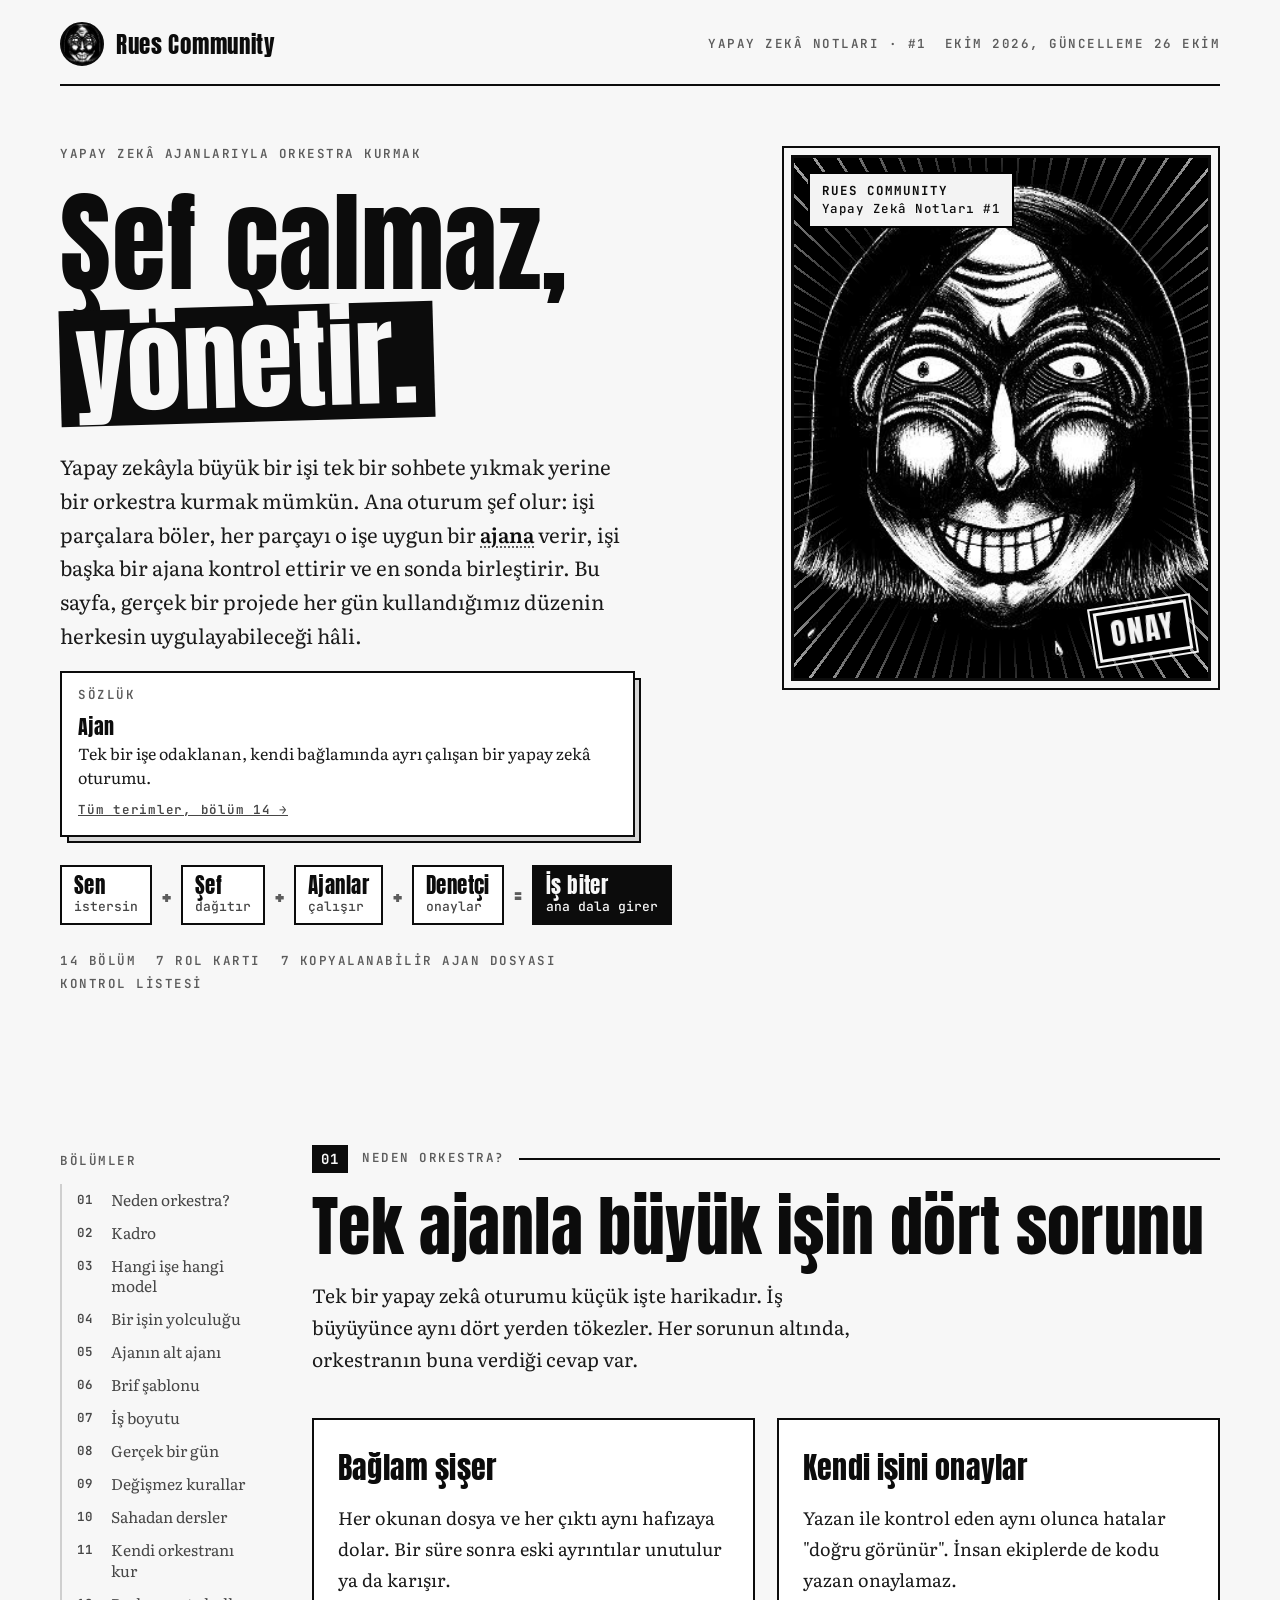
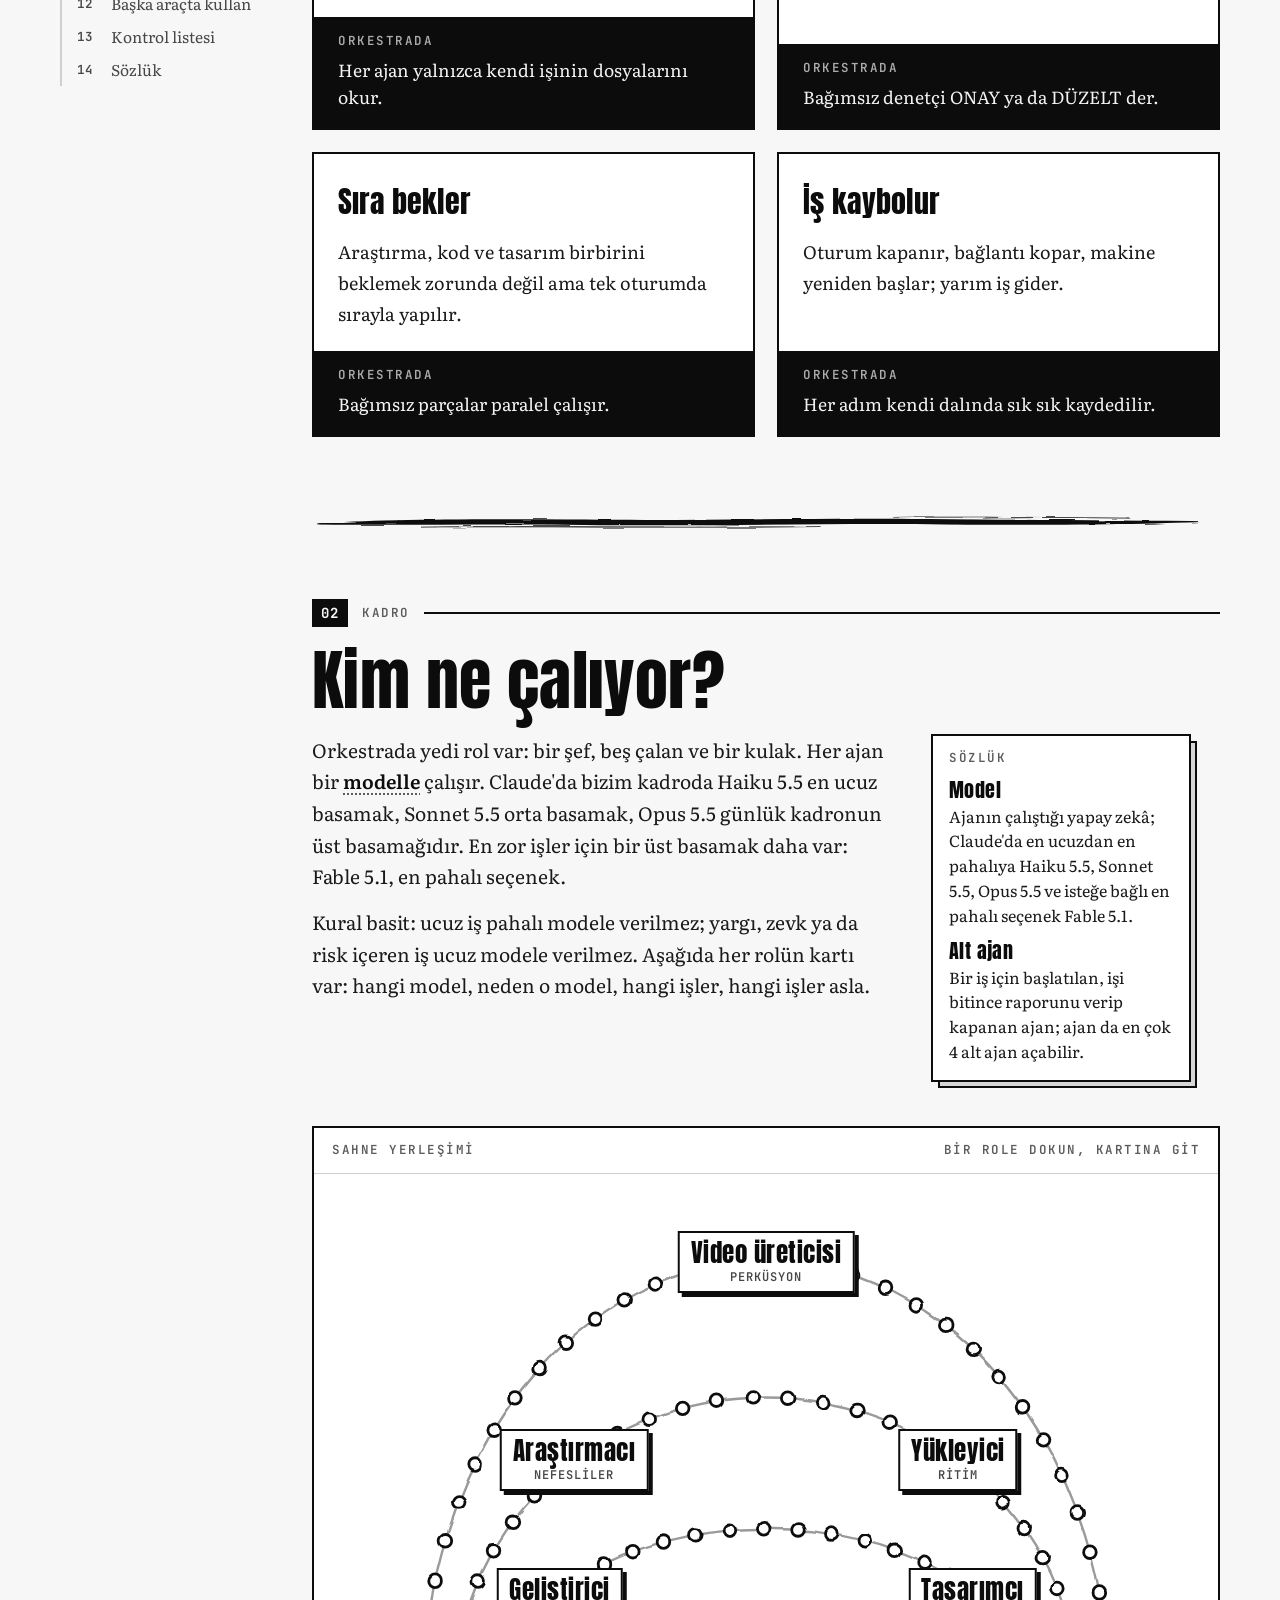
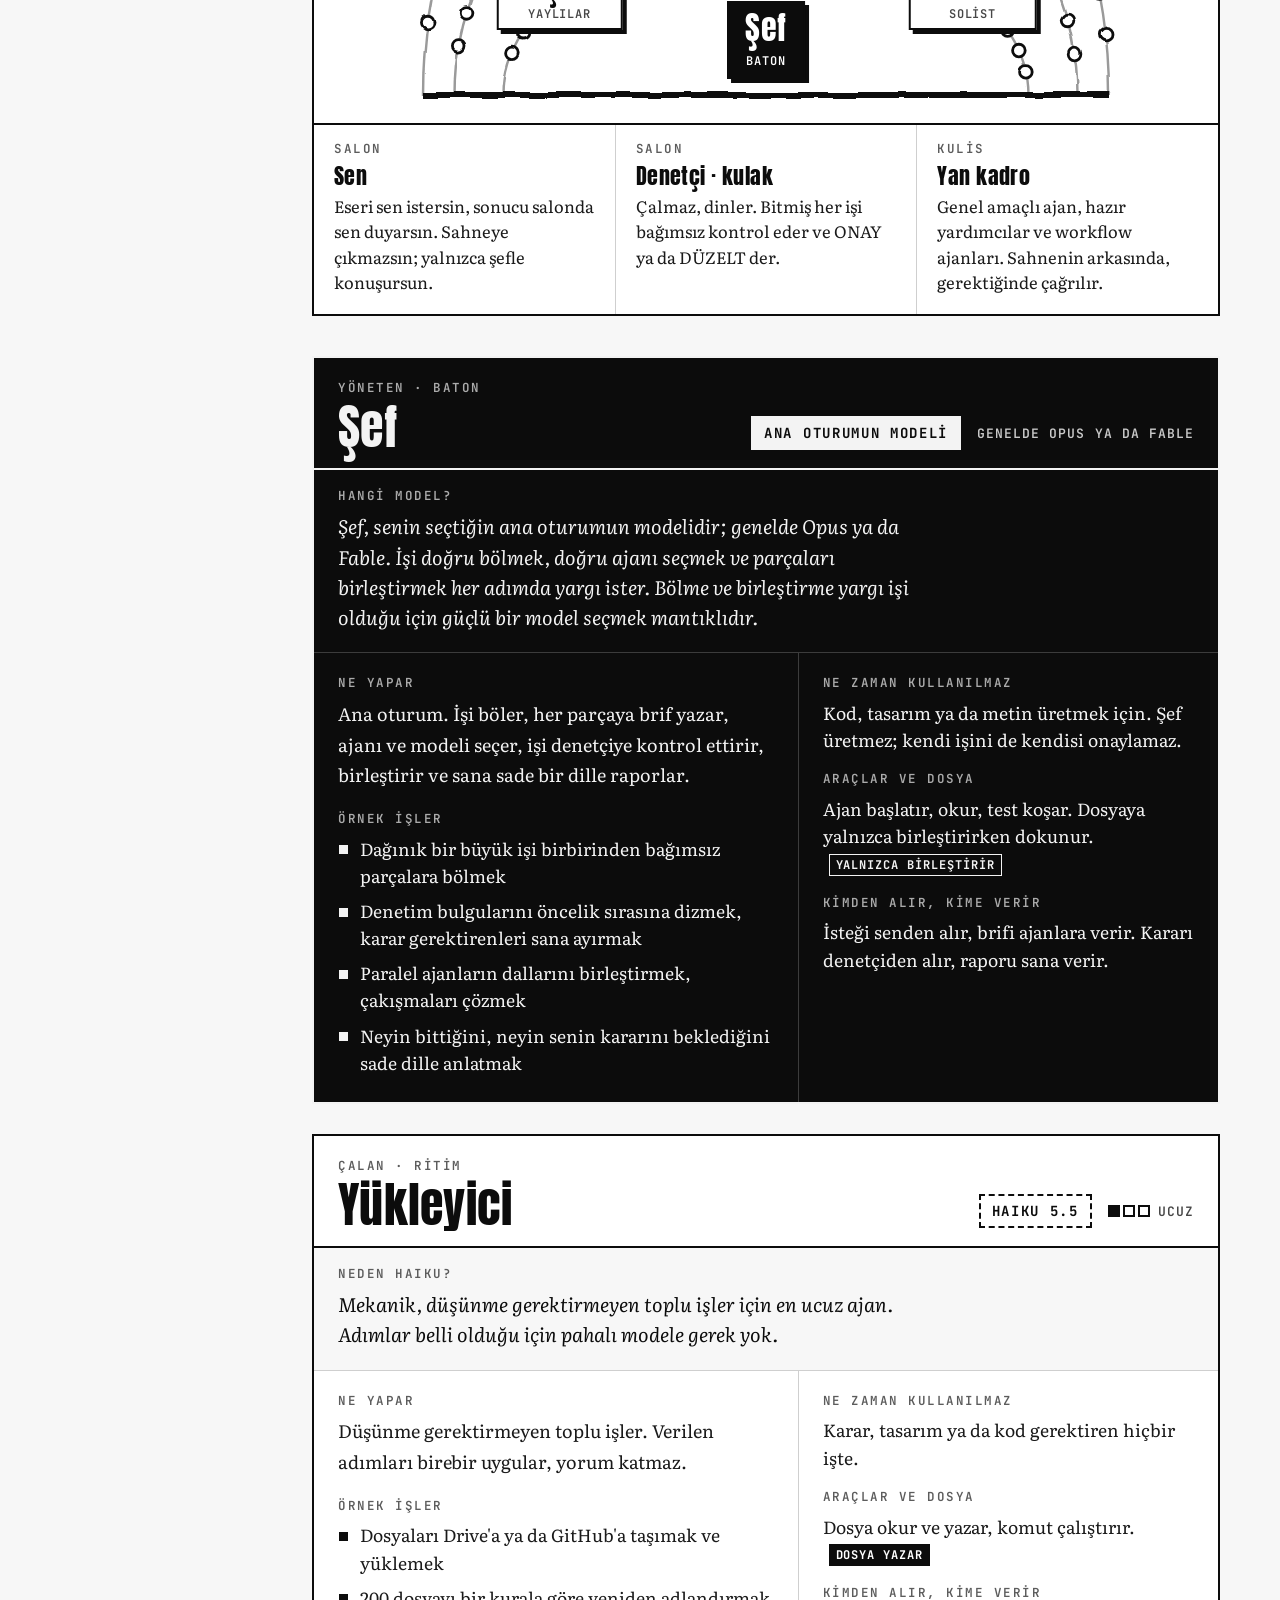
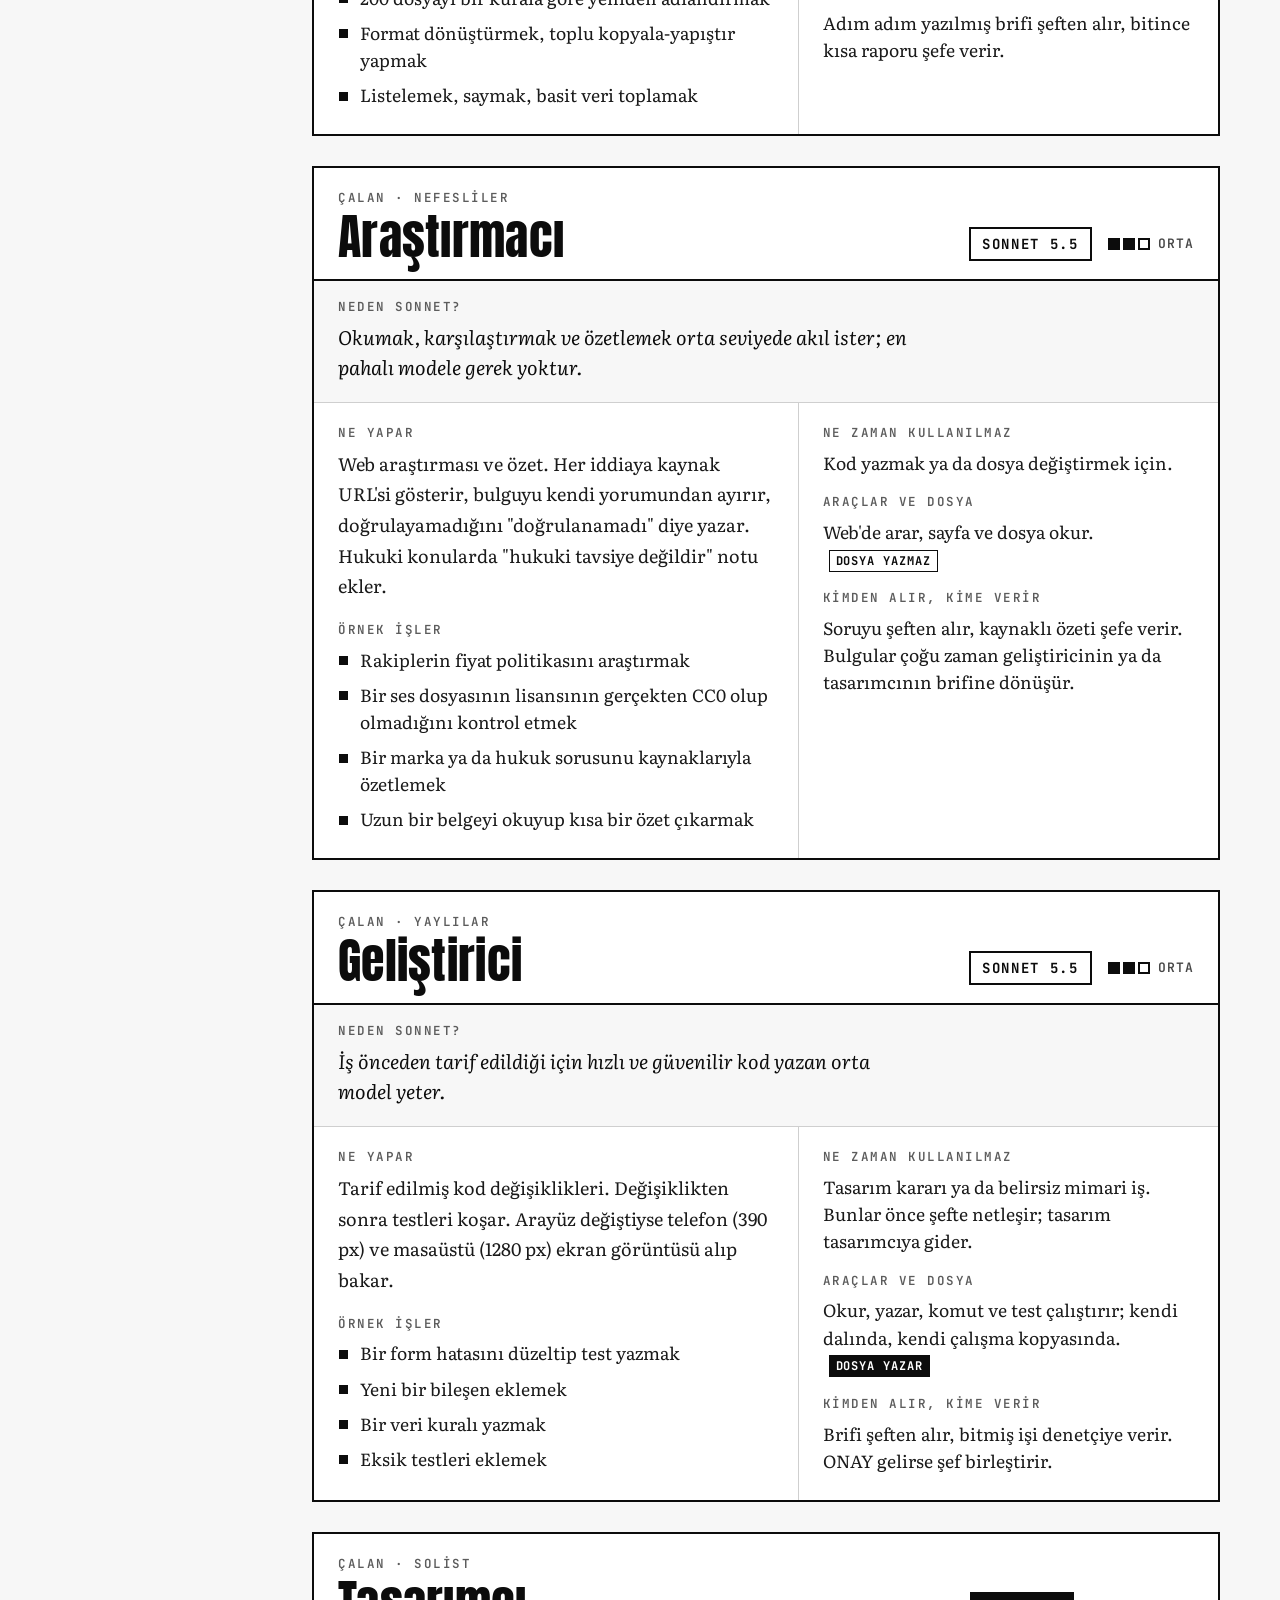
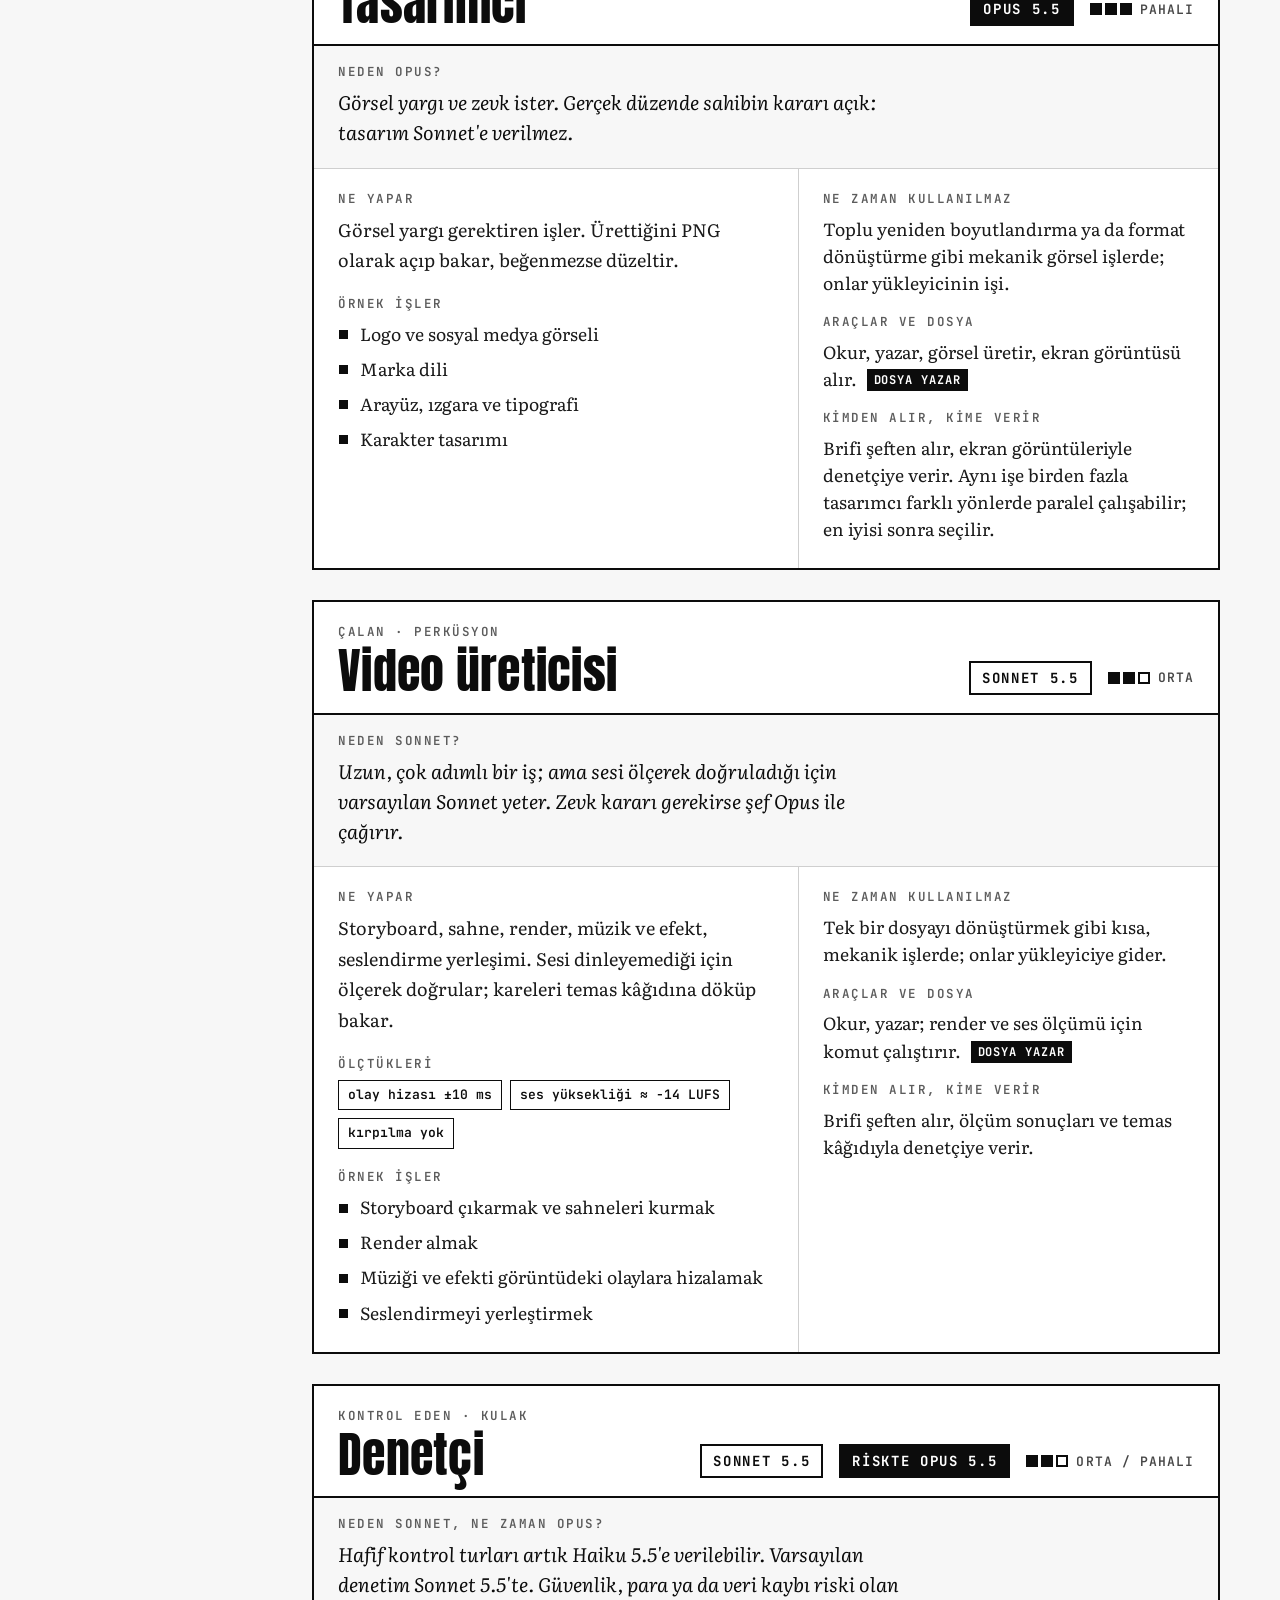
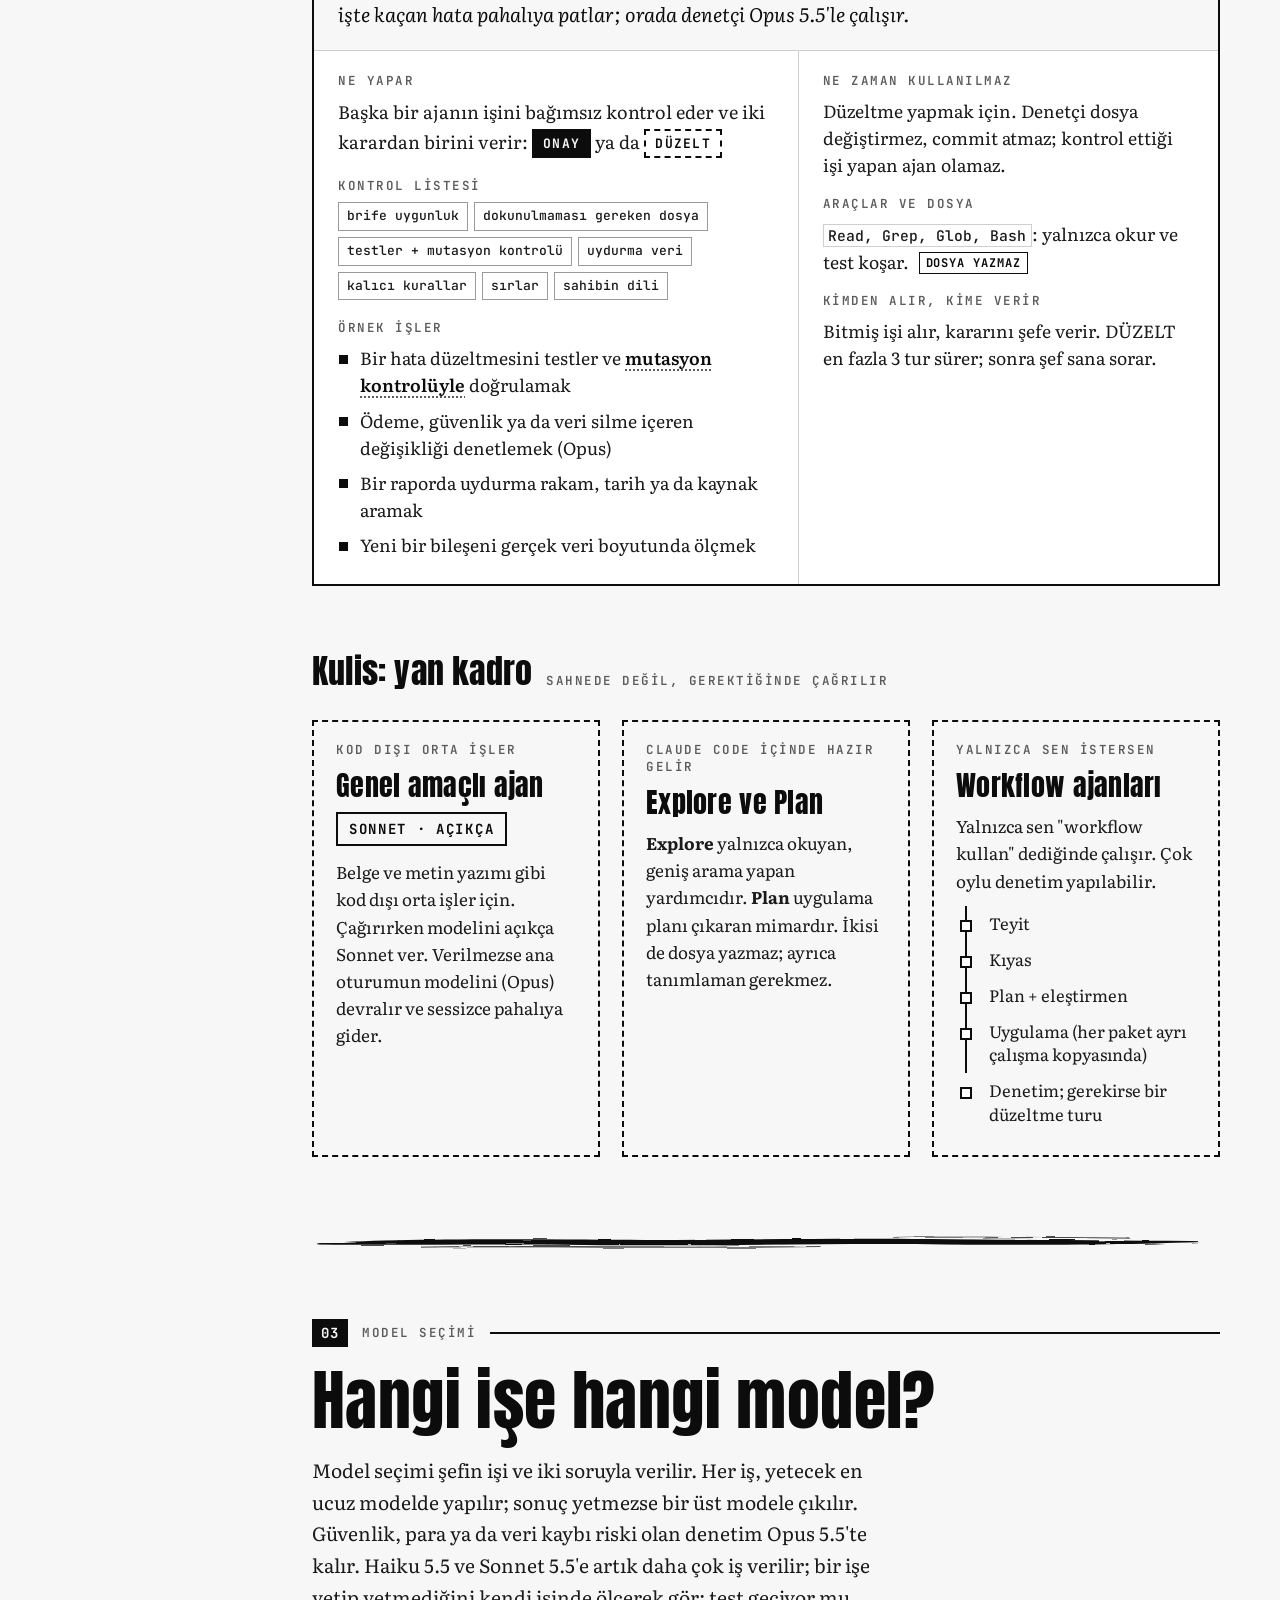
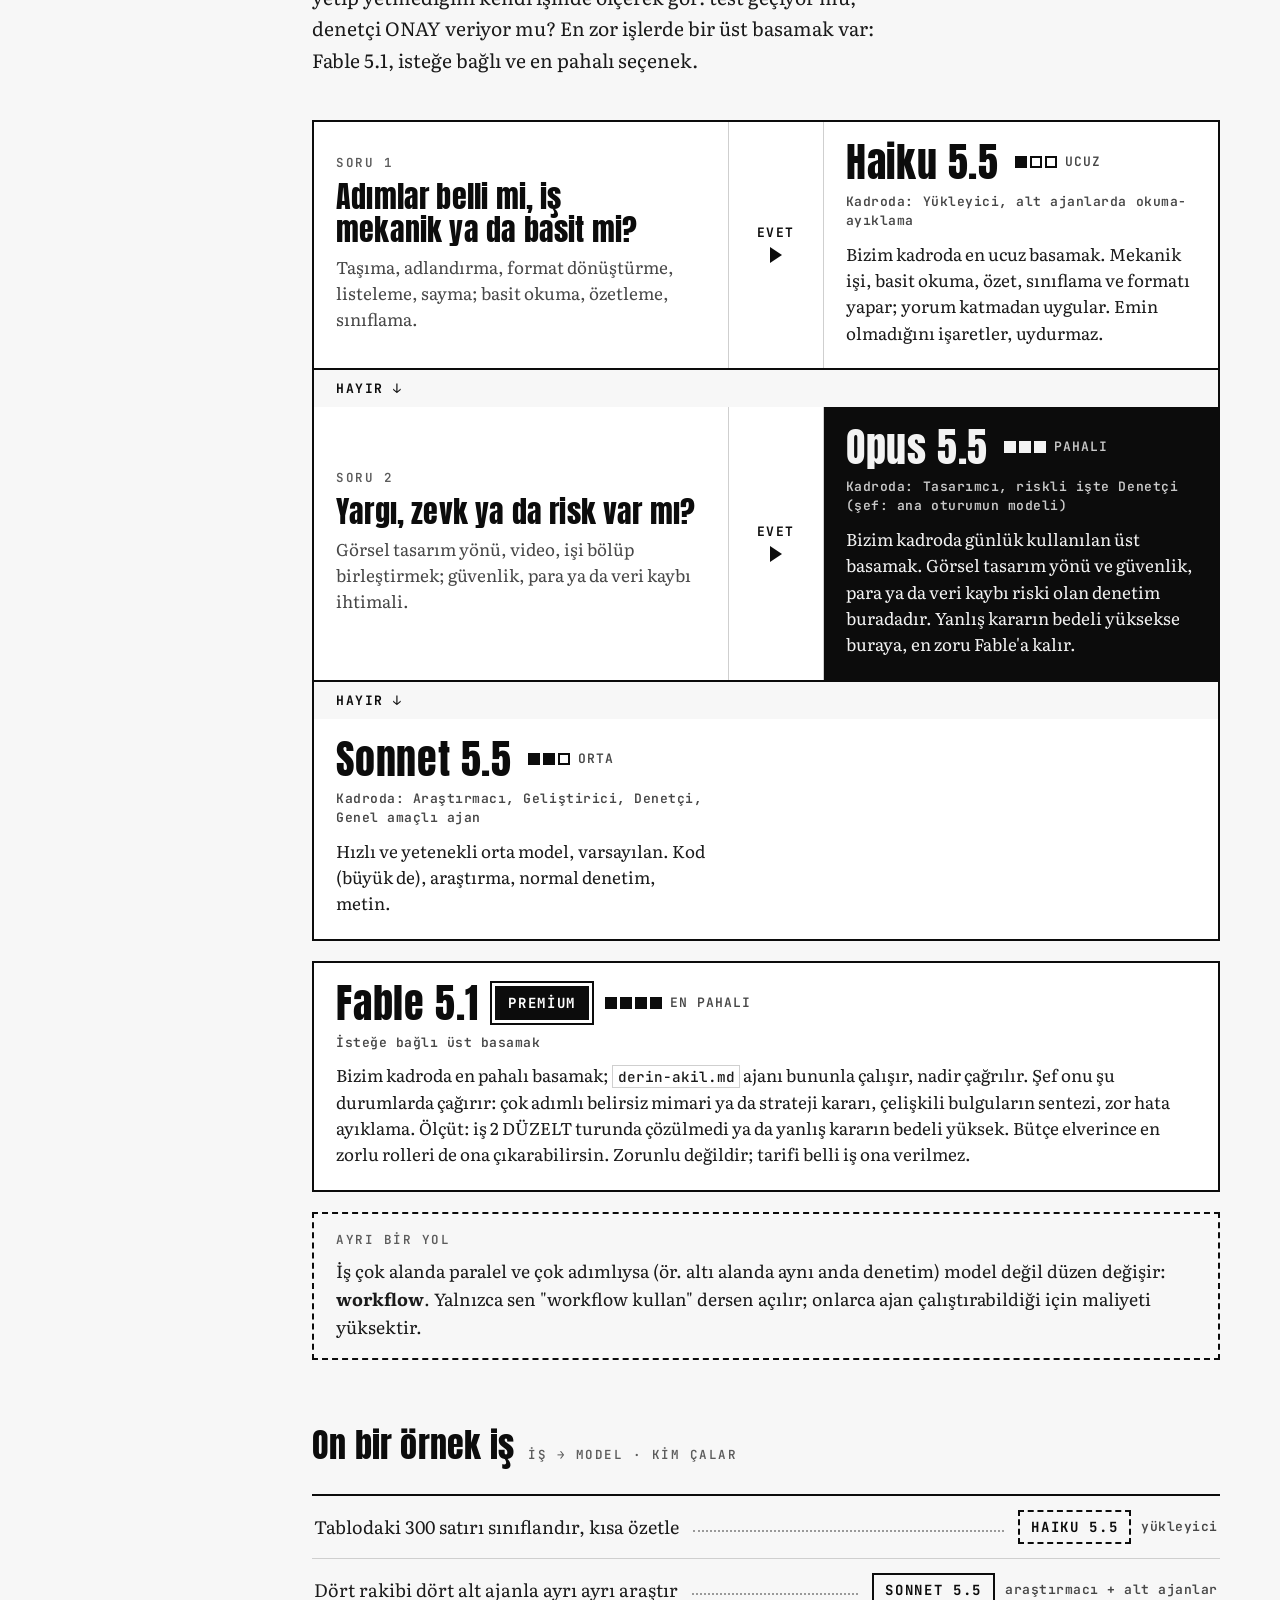
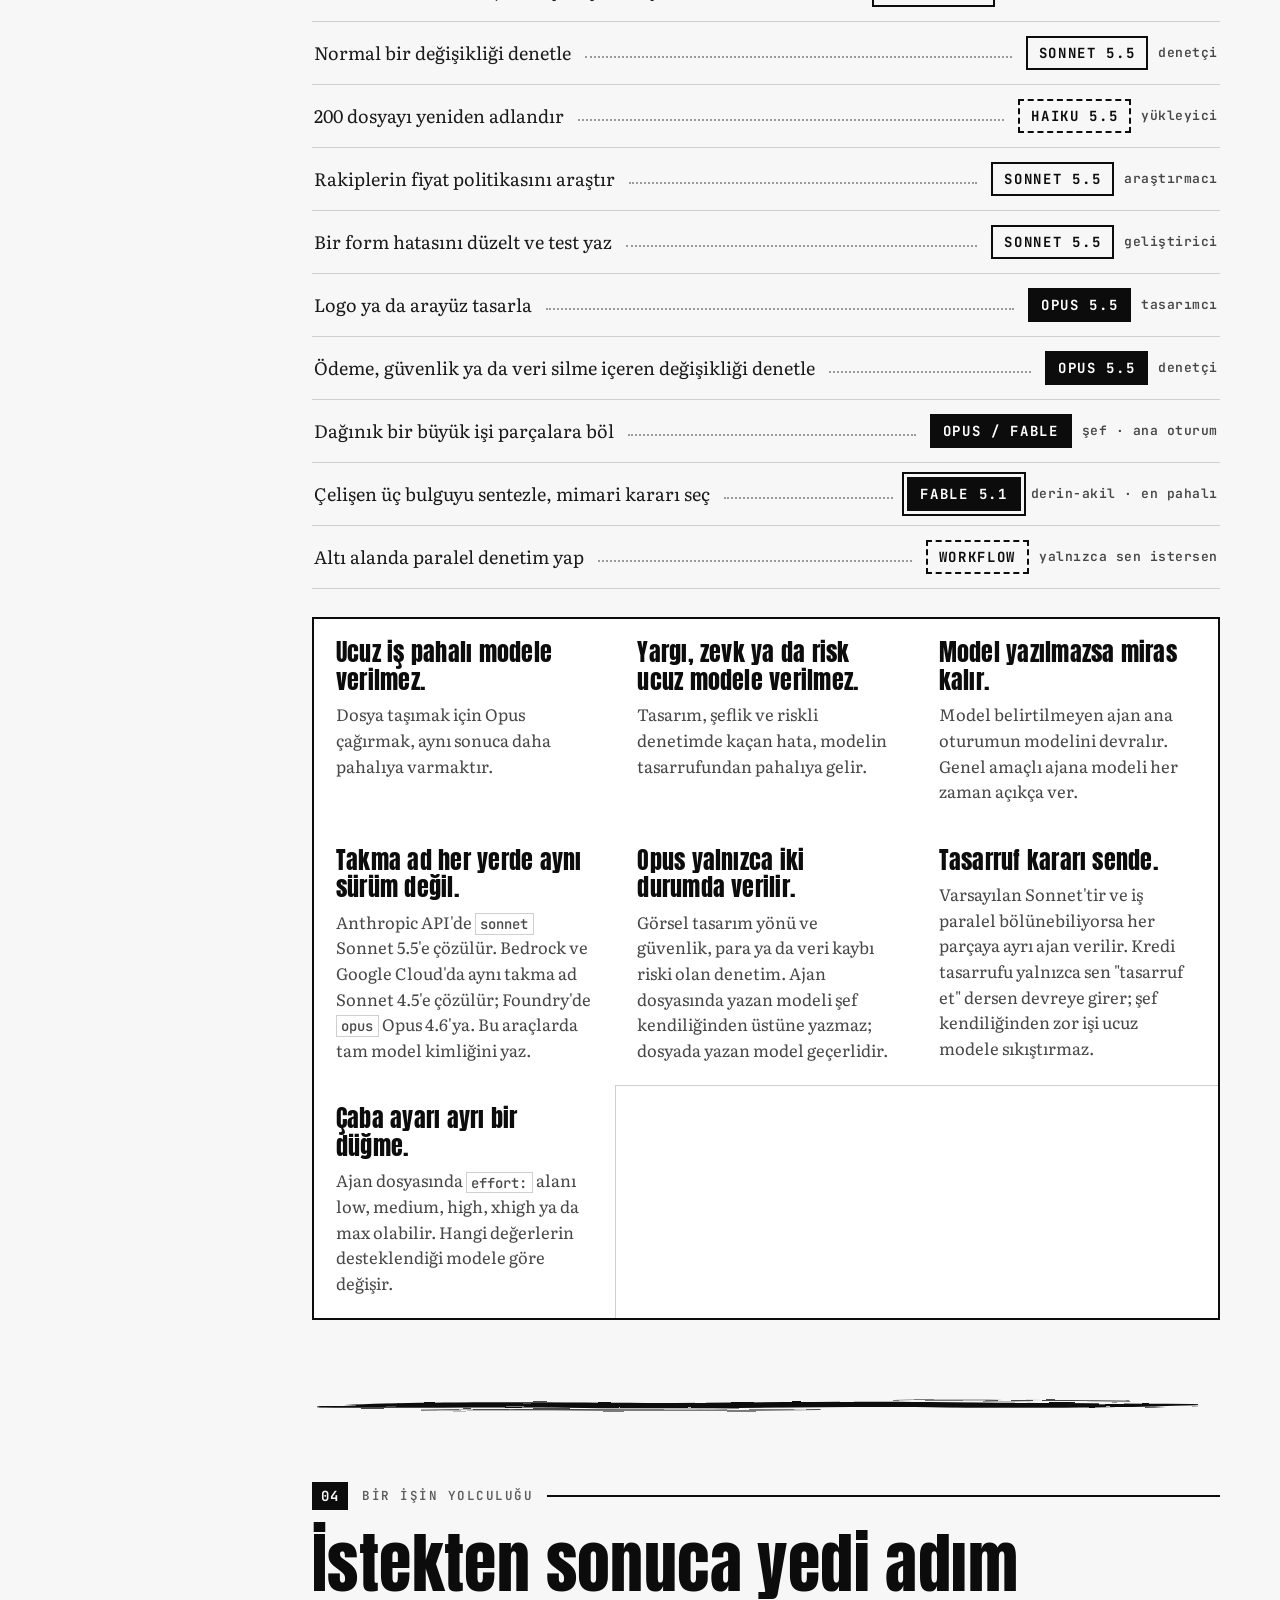
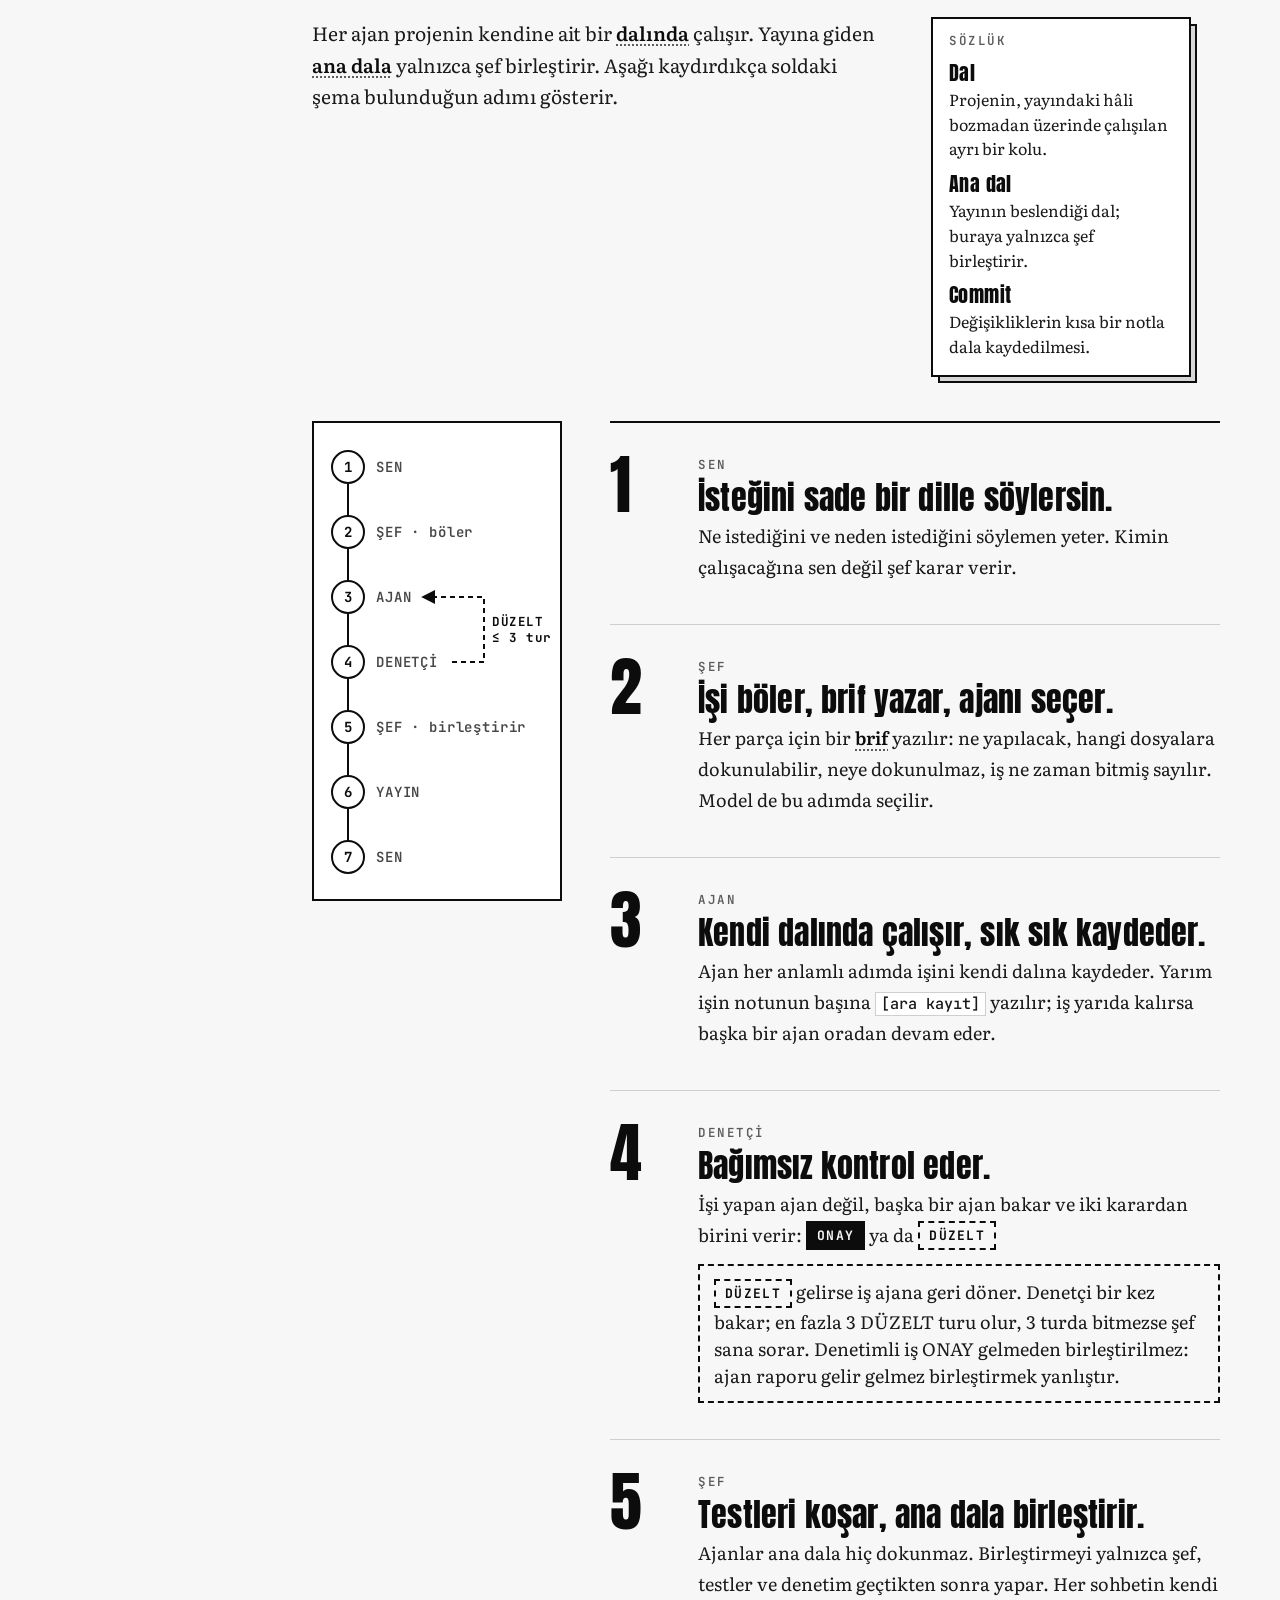
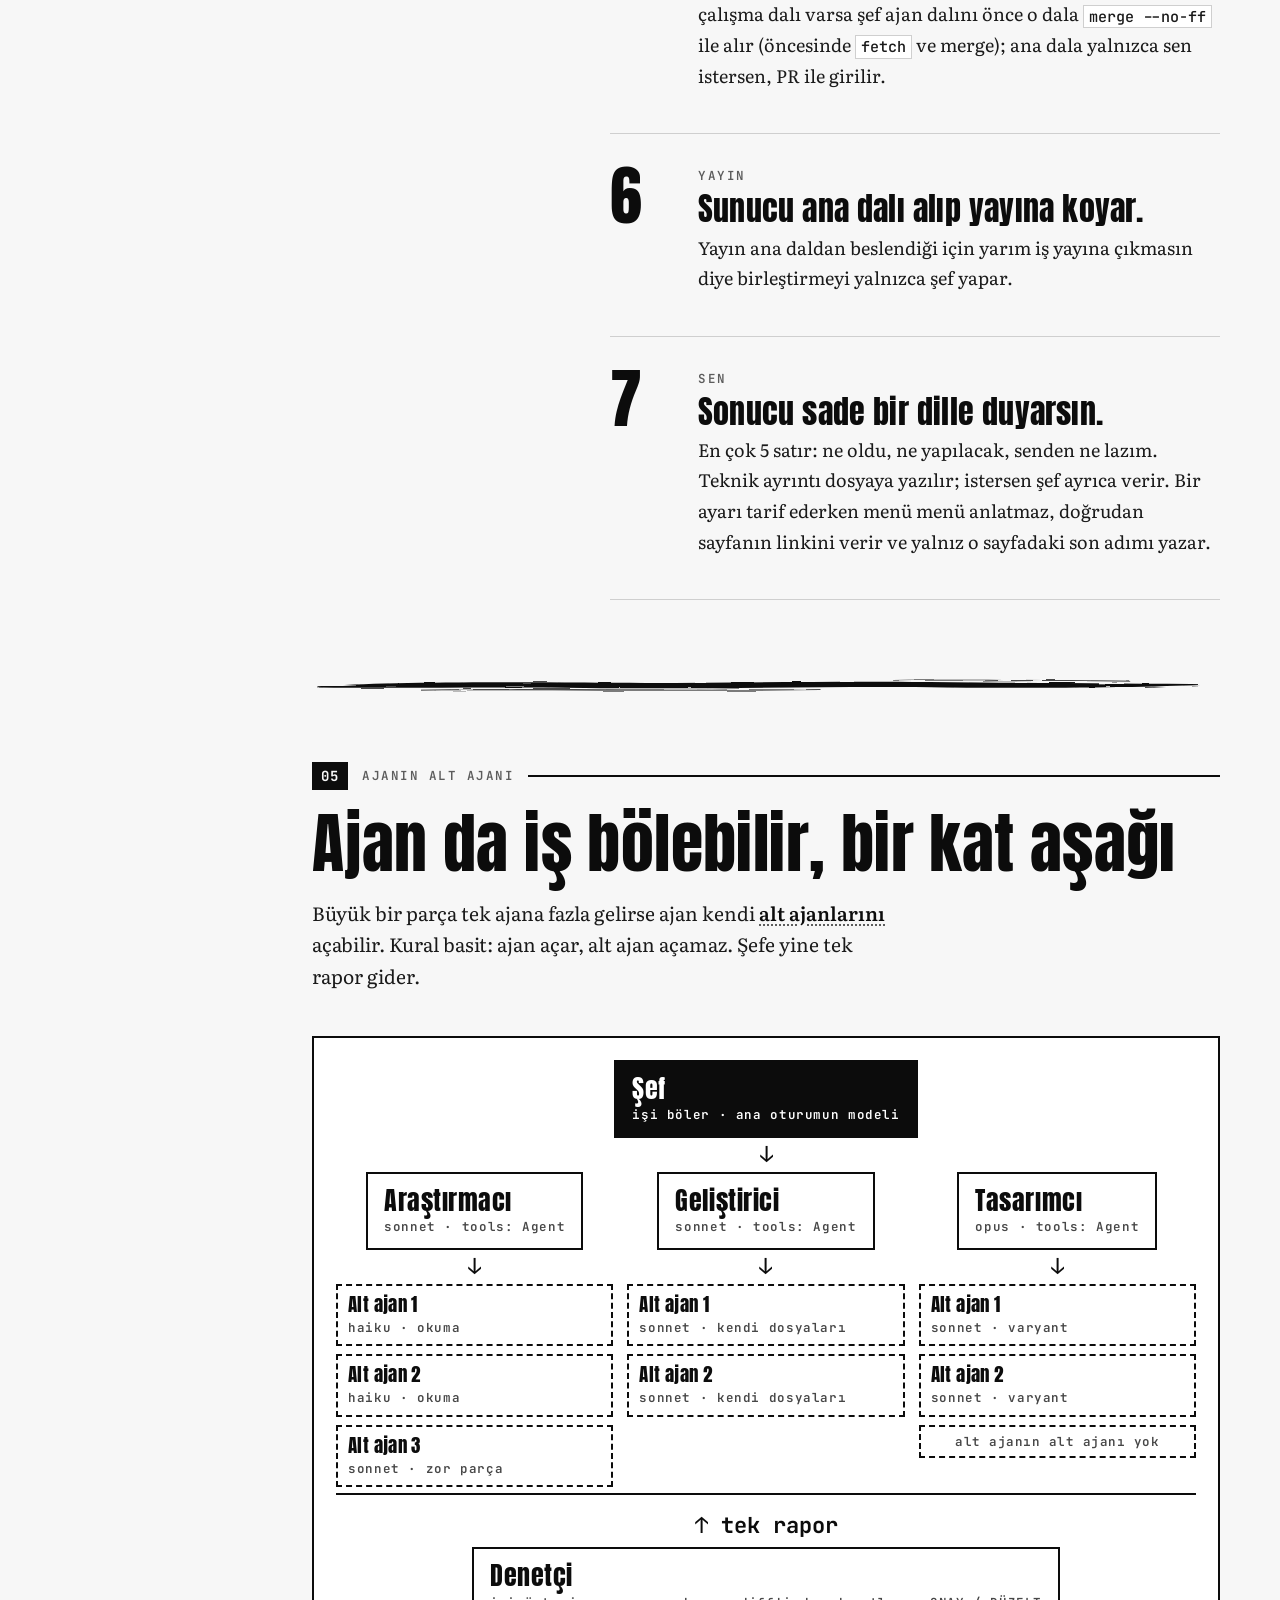
==== commit e9312b11: "Orkestra sayfası: 7 başlıklı brif, 14 kural, 3 yeni ders, önceden vardı maddesi Co-Authored-By: Clau" ====
--- a/icerikler/01-yapay-zeka-orkestrasi/index.html
+++ b/icerikler/01-yapay-zeka-orkestrasi/index.html
@@ -525,7 +525,7 @@
 
 <header class="ust">
   <a class="marka" href="#baslik"><span class="avatar" aria-hidden="true"></span>Rues Community</a>
-  <div class="ust-sag"><span class="etiket">Yapay Zekâ Notları · #1</span><span class="etiket">Ekim 2026</span><span class="etiket">Güncellendi: 26 Ekim 2026</span></div>
+  <div class="ust-sag"><span class="etiket">Yapay Zekâ Notları · #1</span><span class="etiket">Ekim 2026, güncelleme 26 Ekim</span></div>
 </header>
 
 <section class="acilis" aria-labelledby="baslik">
@@ -1026,7 +1026,7 @@
     <p class="bb-no"><span class="no">06</span><span class="etiket">Brif şablonu</span></p>
     <h2 id="brif-b">İyi brif, işin yarısı</h2>
     <div class="bb-giris notlu">
-      <p>Ajanlar birbirini ve seninle yaptığın sohbeti görmez. Bildikleri tek şey brif. Bu yüzden her brif aynı sekiz başlıkla yazılır.</p>
+      <p>Ajanlar birbirini ve seninle yaptığın sohbeti görmez. Bildikleri tek şey brif. Bu yüzden her brif aynı yedi başlıkla yazılır.</p>
       <aside class="kenar" aria-label="Sözlük notu">
         <span class="etiket">Sözlük</span>
         <dl><div><dt>Brif</dt><dd>Ajana verilen kısa iş tarifi: ne yapılacak, nereye dokunulur, iş ne zaman bitmiş sayılır.</dd></div></dl>
@@ -1041,8 +1041,7 @@
       <div><dt>ÖNCE OKU</dt><dd>Kuralların ve bağlamın yazılı olduğu belgeler.</dd></div>
       <div><dt>BAĞLAM</dt><dd>Ajanın bilmediği şeyler: senin sözün, daha önce denenip olmayanlar, ilgili karar satırı.</dd></div>
       <div><dt>BİTTİ TANIMI</dt><dd>Ölçülebilir olmalı: "testler geçiyor", "uydurma rakam yok", "375 px ekranda taşma yok".</dd></div>
-      <div><dt>DÖRT KOMŞU</dt><dd>İş bitmeden sorulan dört soru: kim kullanıyor, aynı hata başka nerede var, karşı parça güncellendi mi, sessiz hata başarı gibi görünüyor mu? Düzeltilmeyen komşu raporda <a class="terim" href="#t-bakiye">bakiye</a> olur.</dd></div>
-      <div><dt>RAPOR</dt><dd>Ajanın nasıl biteceği: sabit alanlı kısa bir özet. İş sırasında fark ettiği fırsat ya da risk için ayrı bir alan olur.</dd></div>
+      <div><dt>RAPOR</dt><dd>Ajanın nasıl biteceği: sabit alanlı kısa özet. Kod ve veri işinde dört komşunun cevabı da buraya yazılır. İş sırasında fark ettiği az emekle büyük getirili fırsat ya da risk için <code>firsatlar</code> alanı olur.</dd></div>
     </dl>
     <div class="kod">
       <div class="kod-bas"><span>brif.txt · örnek</span><button type="button" class="kopya" data-kopya="k-brif">Kopyala</button></div>
@@ -1058,27 +1057,23 @@
   - tek bir num() biçimleyici var ve testli
   - tüm testler geçiyor
   - düzeltme geri alınınca yeni test kırılıyor
-DÖRT KOMŞU:
-  - kullananlar: num() başka nerede çağrılıyor?
-  - ikizler: sepette ve e-postada da ayraçsız sayı var mı?
-  - karşı parça: sayıyı geri okuyan form "293.437"
-    yazısını çözebiliyor mu?
-  - sessiz hata: geçersiz girdide boş metin mi dönüyor?
+  - dört komşu cevabı raporda (num() başka nerede
+    çağrılıyor, sepette ve e-postada da ayraçsız
+    sayı var mı)
 RAPOR: {"dosyalar": [], "ozet": "", "testler": "",
-        "dortKomsu": "", "bakiye": [],
         "acikSorunlar": [], "oneriler": [],
         "firsatlar": []}</pre>
     </div>
   </div>
   <div class="komsular" id="dort-komsu">
-    <p class="etiket">Dört komşu · her değişiklik bitmeden</p>
+    <p class="etiket">Dört komşu · kod ve veri işinde, bitmeden önce</p>
     <ol>
       <li><b>Kullananlar</b><span>Değişen kodu, veriyi ya da kuralı başka kim kullanıyor? İkinci giriş noktası, panel, test, belge.</span></li>
       <li><b>İkizler</b><span>Aynı desen ya da aynı hata başka nerede duruyor?</span></li>
       <li><b>Karşı parça</b><span>Yaz/oku, aç/kapa, ekle/kaldır: simetriği de güncellendi mi?</span></li>
       <li><b>Sessiz hata</b><span>Boş, yarım ya da hatalı bir sonuç başarı gibi görünüyor mu?</span></li>
     </ol>
-    <p class="not">Bulunup bu işte düzeltilmeyen komşu silinmez. Raporun <code>bakiye</code> alanına dosya, satır ve etkisiyle yazılır; şef onu yeni bir işe çevirir ya da bilerek bırakır. Önceden var olan sorunlar da ayrı listelenir, sessizce elenmez.</p>
+    <p class="not">Ajan cevabı rapora yazar. Kapsam dışında kalan komşuyu düzeltmez, <code>acikSorunlar</code> alanına dosya:satır ile yazar. Şef onu yeni bir işe çevirir ya da bilerek bırakır.</p>
   </div>
   <div class="balon-sira">
     <span class="balon-yuz" aria-hidden="true"></span>
@@ -1089,7 +1084,8 @@
 <pre id="k-den">{"karar": "ONAY | DUZELT",
  "engeller": [],        // düzelmeden iş bitmiş sayılmaz
  "cilalar": [],         // küçük, engel olmayan öneriler
- "gercekHatalari": []}  // uydurma veri, yanlış hesap, boş test</pre>
+ "gercekHatalari": []}  // uydurma veri, yanlış hesap, boş test, proje sınırı ihlali</pre>
+    <p class="not">İşten önce de var olan sorunlar <code>cilalar</code> içine "önceden vardı" diye ayrı yazılır. İşin hatası sayılmaz ama atlanmaz.</p>
   </div>
 </section>
 
@@ -1205,11 +1201,12 @@
   <div class="kurallar ters">
     <header class="bb">
       <p class="bb-no"><span class="no">09</span><span class="etiket">Değişmez kurallar</span></p>
-      <h2 id="kurallar-b">Her brife eklenen on iki kural</h2>
+      <h2 id="kurallar-b">Her brife eklenen on dört kural</h2>
       <div class="bb-giris"><p>Bu kuralları çiğneyen bir iş gelirse ajan yapmaz, sorar.</p></div>
     </header>
     <ul class="kural-liste">
-      <li><h3>Para kuralı</h3><p>Ücretli bir bulut kaynağı açılmadan önce aylık tutarı yazılır ve açık onay alınır. Önce bütçe alarmı, sonra kaynak. Yeni paket bağımlılığı da sormadan eklenmez. Şüphede kalınırsa yapılmaz, sorulur.</p></li>
+      <li><h3>Para kuralı</h3><p>Ücretli bir bulut kaynağı açılmadan önce aylık tutarı yazılır ve açık onay alınır. Önce bütçe alarmı, sonra kaynak. Şüphede kalınırsa yapılmaz, sorulur.</p></li>
+      <li><h3>Yeni paket sormadan eklenmez</h3><p>Yeni paket bağımlılığı sana sorulmadan eklenmez. Ajan ihtiyaç görürse raporda önerir.</p></li>
       <li><h3>Ücretsiz limitin en çok yüzde 99'u</h3><p>Ücretsiz katmanı olan her kaynakta (depolama, veritabanı, e-posta, API kotası) kodda sert sınır olur: ücretsiz limitin en çok yüzde 99'u kullanılır, 100 hak varsa 99'da durulur. Sınır sayaçla ve reddetmeyle zorlanır; yalnız uyarı yetmez. Sınıra gelince iş durur, sana bildirilir, ücretli kullanıma asla taşmaz.</p></li>
       <li><h3>Engel varsa uydurma yok</h3><p>Bir siteye erişilemezse ajan başka yoldan dolanmaz, içerik uydurmaz. "Doğrulanamadı" yazar ve neye izin gerektiğini söyler.</p></li>
       <li><h3>Yeşil test kanıt değildir</h3><p>Düzeltme geri alınınca test kırmızıya dönmüyorsa test hiçbir şey ölçmüyor demektir. Buna <a class="terim" href="#t-mutasyon">mutasyon kontrolü</a> denir. Ajanın "testler yeşil" sözü de kanıt sayılmaz: şef testleri kendisi yeniden koşar ve çıkış kodunu görür.</p></li>
@@ -1219,7 +1216,8 @@
       <li><h3>Kısa cevap, doğrudan link</h3><p>Sahibe cevap en çok 5 satırdır, her madde tek cümle. Ayrıntı dosyaya yazılır, sohbete değil. Bir ayar tarif edilirken menü menü (A &gt; B &gt; C) anlatılmaz; sayfanın linki verilir ve yalnız o sayfadaki son adım yazılır. Karar sorusu adlandırılmış seçenekle gelir: "A: …, B: …, Önerim A."</p></li>
       <li><h3>Sırlar kodda durmaz</h3><p>API anahtarı ve şifreler sohbete yapıştırılmaz, depoya yazılmaz; sunucudaki ortam dosyasında durur.</p></li>
       <li><h3>Hassas veri toplanmaz</h3><p>İşin gerektirmediği kişisel veri hiçbir formda istenmez, saklanmaz.</p></li>
-      <li><h3>Dört komşu sorulur</h3><p>Her değişiklik bitmeden dört soru: kim kullanıyor, ikizi nerede, karşı parçası güncellendi mi, sessiz hata başarı gibi görünüyor mu? Düzeltilmeyen komşu raporda bakiye olur (<a href="#dort-komsu">bölüm 06</a>).</p></li>
+      <li><h3>Projeler karışmaz</h3><p>Bir projenin verisi başka bir projeye taşınmaz, karıştırılmaz. Ajan yalnız brifte yazan projenin dosyalarına dokunur, denetçi bunu değişen yollara bakarak kontrol eder.</p></li>
+      <li><h3>Dört komşu sorulur</h3><p>Her değişiklik bitmeden dört soru: kim kullanıyor, ikizi nerede, karşı parçası güncellendi mi, sessiz hata başarı gibi görünüyor mu? Düzeltilmeyen komşu raporda açık sorun olur (<a href="#dort-komsu">bölüm 06</a>).</p></li>
       <li><h3>Çalışamıyorsan söyle</h3><p>Depo yoksa, erişim yoksa, veri boş geldiyse iş "başarılı" diye bitmez. Ajan da zamanlanmış görev de neyin eksik olduğunu yazar ve başarısız biter.</p></li>
     </ul>
   </div>
@@ -1253,6 +1251,9 @@
     <article class="ders" id="ders-16"><div class="ders-bas"><span class="no">DERS 16</span><h3>İki ekran, iki farklı sayı</h3></div><div class="ders-govde"><div><span class="etiket">Ne oldu</span><p>Yönetim paneli ziyaretçinin düştüğünü gösterirken arama konsolunda tıklamalar artıyordu. Paneldeki sayıya botlar da giriyordu ve henüz kapanmamış günler kesinmiş gibi toplanıyordu.</p></div><div class="kural"><span class="etiket">Kural oldu</span><p>Her ölçünün tek tanımı var ve tek yerden hesaplanır. Bot ve ham sayı ayrı ekranda; bugün "kısmi", kesinleşmemiş gün "tahmin" etiketiyle görünür. İki ekran ayrışınca önce iki tanım yan yana konur.</p></div></div></article>
     <article class="ders" id="ders-17"><div class="ders-bas"><span class="no">DERS 17</span><h3>Biten iş ertesi sabahı bekledi</h3></div><div class="ders-govde"><div><span class="etiket">Ne oldu</span><p>Her yayın sunucuyu yeniden başlatıyor, açılış sırasında site kısa bir süre cevap vermiyordu. Bu yüzden yayınlar günde bire, sabah saatine toplandı; biten iş bir gün bekledi.</p></div><div class="kural"><span class="etiket">Kural oldu</span><p>Önce <a class="terim" href="#t-kesintisiz">kesintisiz yayın</a> kuruldu: yeni süreç ısınınca trafiği alır, eskisi elindeki istekleri bitirip kapanır. Artık testi yeşil iş hemen yayına çıkar; ancak somut bir neden varsa beklenir.</p></div></div></article>
     <article class="ders" id="ders-18"><div class="ders-bas"><span class="no">DERS 18</span><h3>Düzeltme yalnız bir yere yapıldı</h3></div><div class="ders-govde"><div><span class="etiket">Ne oldu</span><p>Liste sayfalarındaki uzun açıklama ürünlerin altına alındı, ama yalnız bir grup sayfada. Proje sahibi bir marka sayfasında aynı eski düzeni görünce "bu bütün listelere lazım" dedi ve iş yeniden açıldı.</p></div><div class="kural"><span class="etiket">Kural oldu</span><p>Her brif ve rapor <a href="#dort-komsu">dört komşuyu</a> sorar. "İkizler" sorusu bu hatayı iş bitmeden yakalar.</p></div></div></article>
+    <article class="ders" id="ders-19"><div class="ders-bas"><span class="no">DERS 19</span><h3>Şefin toplu kaydı ajanın yarım işini aldı</h3></div><div class="ders-govde"><div><span class="etiket">Ne oldu</span><p>Ajan aynı depoda çalışırken şef "hepsini ekle" komutuyla kayıt aldı. Ajanın bitmemiş dosyaları şefin kaydına girdi.</p></div><div class="kural"><span class="etiket">Kural oldu</span><p>Ajan çalışırken depoda toplu ekleme (<code>git add -A</code>, <code>commit -a</code>) yapılmaz. Şef yalnız kendi dosyalarını adıyla ekler.</p></div></div></article>
+    <article class="ders" id="ders-20"><div class="ders-bas"><span class="no">DERS 20</span><h3>Aynı engele dört kez çarpıldı</h3></div><div class="ders-govde"><div><span class="etiket">Ne oldu</span><p>Bir araç aynı oturumda dört kez arandı. Oturum araç listesini yenilemiyordu ve her deneme aynı sonucu verdi.</p></div><div class="kural"><span class="etiket">Kural oldu</span><p>Aynı engele iki üç farklı yolla çözüm denendiyse yeniden denemeden önce dur. Kök nedeni ve engeli tek satırla söyle. Aynı komut ya da hata üç kez tekrarlarsa yaklaşım değişir, beşincide ajan durur ve şefe ne denediğini yazar.</p></div></div></article>
+    <article class="ders" id="ders-21"><div class="ders-bas"><span class="no">DERS 21</span><h3>Adı "izin" olan kural, işi "doğrulama ekranı" çıktı</h3></div><div class="ders-govde"><div><span class="etiket">Ne oldu</span><p>Bir güvenlik kuralının adı botlara izin verdiğini söylüyordu. Kuralın yaptığı iş ise ziyaretçiye doğrulama ekranı göstermekti. Ada bakan okuma yanlış sonuç verdi.</p></div><div class="kural"><span class="etiket">Kural oldu</span><p>Adı ile işi uyuşmayan kural ya da ayar ayrı bulgu sayılır. Ada güvenilmez, kuralın yaptığı işlem okunur.</p></div></div></article>
   </div>
 
   <div class="kur-adim kilitler" id="kilitler">
@@ -1350,7 +1351,12 @@
 7. Metinler sahibin istediği dilde ve sade mi?
 8. Dört komşuya bakılmış mı: kullananlar, ikizler, karşı
    parça, sessiz hata? Düzeltilmeyen komşu raporun
-   bakiye listesinde mi?
+   acikSorunlar listesinde mi?
+9. Başka projenin dosyasına dokunulmuş mu? Değişen yolları
+   brifle karşılaştır.
+
+Bu işten önce de var olan sorunları cilalar içine
+"önceden vardı" diye ayrı yaz. İşin hatası sayma ama atlama.
 
 Yalnızca şu JSON ile bitir:
 {"karar": "ONAY|DUZELT", "engeller": [], "cilalar": [],
@@ -1386,8 +1392,8 @@
   gibi görünüyor mu?
 
 Bitince değişen dosyaları, test sonucunu (çıkış koduyla),
-dört komşu cevabını, düzeltmediğin komşuları (bakiye) ve
-açık kalan sorunları kısa bir raporla bildirirsin.
+dört komşu cevabını ve açık kalan sorunları (düzeltmediğin
+komşular dosya:satır ile) kısa bir raporla bildirirsin.
 Doğrulayamadığını açıkça yazarsın: "çıkış kodunu görmedim".
 
 Alt ajan (isteğe bağlı): işin bağımsız parçalarını en çok 4 alt
@@ -1599,7 +1605,7 @@
 - Her brif ve raporda dört komşu: kim kullanıyor,
   ikizi nerede, karşı parça (yaz/oku, aç/kapa)
   güncellendi mi, sessiz hata başarı gibi görünüyor
-  mu? Düzeltilmeyen komşu raporda "bakiye" olur.
+  mu? Düzeltilmeyen komşu raporda açık sorun olur.
 - Ajanın "testler yeşil" sözü de kanıt sayılmaz;
   birleştirmeden önce testleri sen yeniden koşarsın.
 - Çalışamıyorsan söyle: depo, erişim ya da veri
@@ -1607,6 +1613,13 @@
   her çalıştırmada yeni oturum açar, kendini kurar.
 - Küçük iş: denetçi yok, diff'e sen bak.
   Orta: 1 ajan + denetçi. Büyük: paralel ajanlar.
+- Ajan çalışırken depoda toplu ekleme (git add -A,
+  commit -a) yapma. Yalnız kendi dosyalarını adıyla ekle.
+- Aynı engele 2-3 denemede dur, kök nedeni tek satırla
+  söyle. Adı ile işi uyuşmayan kural ya da ayarda ada
+  güvenme, işlemi oku. Bunu ayrı bulgu say.
+- Bir projenin verisini başka projeye taşıma, karıştırma.
+  Yeni paket bağımlılığını bana sormadan ekleme.
 - Workflow yalnızca ben "workflow kullan" dersem.</pre></div>
     </div>
   </div>
@@ -1666,7 +1679,7 @@
 - Her brif ve raporda dört komşu: kim kullanıyor, ikizi
   nerede, karşı parça (yaz/oku, aç/kapa) güncellendi mi,
   sessiz hata başarı gibi görünüyor mu? Düzeltilmeyen
-  komşu raporda "bakiye" olarak yazılır.
+  komşu raporda açık sorun olarak yazılır.
 - Ajanın "testler yeşil" sözü de kanıt sayılmaz; birleştirmeden
   önce testleri sen yeniden koşarsın.
 - Çalışamıyorsan söyle: depo, erişim ya da veri yoksa iş
@@ -1683,6 +1696,13 @@
 - Ücretsiz katmanı olan kaynakta kodla zorlanan sert sınır:
   ücretsiz limitin en çok %99'u. Sınıra gelince dur, bildir;
   ücretliye taşma.
+- Ajan çalışırken depoda toplu ekleme (git add -A,
+  commit -a) yapma. Yalnız kendi dosyalarını adıyla ekle.
+- Aynı engele 2-3 denemede dur, kök nedeni tek satırla söyle.
+  Adı ile işi uyuşmayan kural ya da ayarda ada güvenme,
+  işlemi oku. Bunu ayrı bulgu say.
+- Bir projenin verisini başka projeye taşıma, karıştırma.
+  Yeni paket bağımlılığını sormadan ekleme.
 - Sır (anahtar, şifre) dosyaya ya da loga yazılmaz.</pre></div>
   </div>
 
@@ -1704,7 +1724,7 @@
 Düzelttiğin hata için test yazarsın; düzeltmeyi geri alınca testin kırıldığını görürsün.
 İş tasarım ya da mimari karar gerektiriyorsa durur, şefe sorarsın.
 Bitirmeden dört komşuya bakarsın: kim kullanıyor, aynı hata başka nerede var, karşı parça (yaz/oku, aç/kapa) güncellendi mi, sessiz hata başarı gibi görünüyor mu?
-Bitince değişen dosyaları, test sonucunu (çıkış koduyla), dört komşu cevabını, bakiyeyi (düzeltmediğin komşular) ve açık sorunları kısa raporla bildirirsin.
+Bitince değişen dosyaları, test sonucunu (çıkış koduyla), dört komşu cevabını ve açık sorunları (düzeltmediğin komşular dosya:satır ile) kısa raporla bildirirsin.
 """</pre></div>
   </div>
 
@@ -1738,7 +1758,7 @@
    fazla 3 tur; stash, reset --hard, rebase, push --force yok;
    sır dosyaya yazılmaz; her brif ve raporda dört komşu
    (kullananlar, ikizler, karşı parça, sessiz hata) sorulur,
-   düzeltilmeyen komşu raporda "bakiye" olur.
+   düzeltilmeyen komşu raporda açık sorun olur.
 7. Çıktı: (a) eşleme tablosu, (b) araca konacak dosyalar ve
    yolları, (c) bu araçta yapamadıkların ve doğrulayamadıkların.
    Yapamadığın şeyi yapmış gibi gösterme.</pre></div>
@@ -1774,9 +1794,9 @@
     <div class="liste-grup">
       <h3>Her brifte</h3>
       <ul>
-        <li><label><input type="checkbox" id="k5"><span>Sekiz başlık var: görev, senin dosyaların, dokunma, önce oku, bağlam, bitti tanımı, dört komşu, rapor.</span></label></li>
+        <li><label><input type="checkbox" id="k5"><span>Yedi başlık var: görev, senin dosyaların, dokunma, önce oku, bağlam, bitti tanımı, rapor.</span></label></li>
         <li><label><input type="checkbox" id="k6"><span>Bitti tanımı ölçülebilir.</span></label></li>
-        <li><label><input type="checkbox" id="k18"><span>Raporda dört komşu cevabı ve bakiye listesi var; düzeltilmeyen komşu sessizce elenmedi.</span></label></li>
+        <li><label><input type="checkbox" id="k18"><span>Kod ve veri işinde raporda dört komşu cevabı var, düzeltilmeyen komşu açık sorunlara dosya:satır ile yazıldı.</span></label></li>
         <li><label><input type="checkbox" id="k7"><span>Değişmez kurallar brife eklendi.</span></label></li>
         <li><label><input type="checkbox" id="k8"><span>Genel amaçlı ajan kullanılıyorsa modeli açıkça verildi.</span></label></li>
       </ul>
@@ -1785,6 +1805,8 @@
       <h3>Çalışırken</h3>
       <ul>
         <li><label><input type="checkbox" id="k9"><span>Dosya değiştiren her ajan kendi çalışma kopyasında ve kendi dalında.</span></label></li>
+        <li><label><input type="checkbox" id="k22"><span>Ajan çalışırken depoda toplu ekleme yok, yalnız kendi dosyalarımı adıyla ekliyorum.</span></label></li>
+        <li><label><input type="checkbox" id="k23"><span>Aynı engele iki üç denemeden sonra durdum, kök nedeni tek satırla yazdım.</span></label></li>
         <li><label><input type="checkbox" id="k10"><span>"Sıcak" dosyalar aynı anda tek ajanda.</span></label></li>
         <li><label><input type="checkbox" id="k11"><span>Ana dala yalnızca şef, testler geçtikten sonra birleştiriyor.</span></label></li>
         <li><label><input type="checkbox" id="k20"><span>Ajanın "testler yeşil" sözüne yaslanmadan testleri kendim yeniden koştum, çıkış kodunu gördüm.</span></label></li>
@@ -1805,7 +1827,7 @@
 <section class="bolum" id="sozluk" aria-labelledby="sozluk-b">
   <header class="bb">
     <p class="bb-no"><span class="no">14</span><span class="etiket">Sözlük</span></p>
-    <h2 id="sozluk-b">Bu sayfanın on yedi terimi</h2>
+    <h2 id="sozluk-b">Bu sayfanın on altı terimi</h2>
     <div class="bb-giris"><p>Metinde noktalı altı çizili her terim buraya bağlanır. Her biri tek cümle.</p></div>
   </header>
   <dl class="sozluk">
@@ -1813,7 +1835,6 @@
     <div id="t-altajan"><dt><b>Alt ajan</b><span>subagent</span></dt><dd>Bir iş için başlatılan, işi bitince raporunu verip kapanan ajan. Şefin başlattığı çalanlar alt ajandır; ajan da (tools listesinde Agent varsa) en çok 4 alt ajan açabilir, alt ajan açamaz.</dd></div>
     <div id="t-caba"><dt><b>Çaba</b><span>effort</span></dt><dd>Ajan dosyasındaki <code>effort:</code> alanı: low, medium, high, xhigh ya da max; modelin ne kadar uzun düşüneceğini ayarlar, desteklenen değerler modele göre değişir.</dd></div>
     <div id="t-anadal"><dt><b>Ana dal</b><span>main</span></dt><dd>Yayının beslendiği dal; buraya yalnızca şef, testler geçtikten sonra birleştirir.</dd></div>
-    <div id="t-bakiye"><dt><b>Bakiye</b><span>leftover</span></dt><dd>İş sırasında bulunan ama bu işte düzeltilmeyen sorunların listesi; raporda dosya, satır ve etkisiyle yazılır.</dd></div>
     <div id="t-brif"><dt><b>Brif</b><span>brief</span></dt><dd>Ajana verilen kısa iş tarifi: ne yapılacak, hangi dosyalara dokunulur, neye dokunulmaz, iş ne zaman bitmiş sayılır.</dd></div>
     <div id="t-commit"><dt><b>Commit</b><span>kayıt</span></dt><dd>Değişikliklerin kısa bir notla dala kaydedilmesi; iş yarıda kalırsa son kayıttan devam edilir.</dd></div>
     <div id="t-dal"><dt><b>Dal</b><span>branch</span></dt><dd>Projenin, yayındaki hâli bozmadan üzerinde çalışılan ayrı bir kolu.</dd></div>
@@ -1834,7 +1855,7 @@
 
 <footer>
   <p class="imza"><span class="avatar" aria-hidden="true"></span>Rues Community</p>
-  <p>Yapay Zekâ Notları #1 · Ekim 2026 · Son güncelleme: 26 Ekim 2026</p>
+  <p>Yapay Zekâ Notları #1 · Ekim 2026, güncelleme 26 Ekim</p>
   <p><a href="https://t.me/RuesAnnouncement">Telegram duyuru</a> · <a href="https://t.me/ruesandora">Telegram</a> · <a href="https://x.com/Ruesandora0">X @Ruesandora0</a> · <a href="https://github.com/ruesandora/RuesCommunity">GitHub</a></p>
   <p>Gerçek bir projede her gün kullanılan düzenden derlendi. Claude Code'un alt ajan (subagent) ve çalışma kopyası (worktree) özellikleriyle kurulabilir.</p>
 </footer>
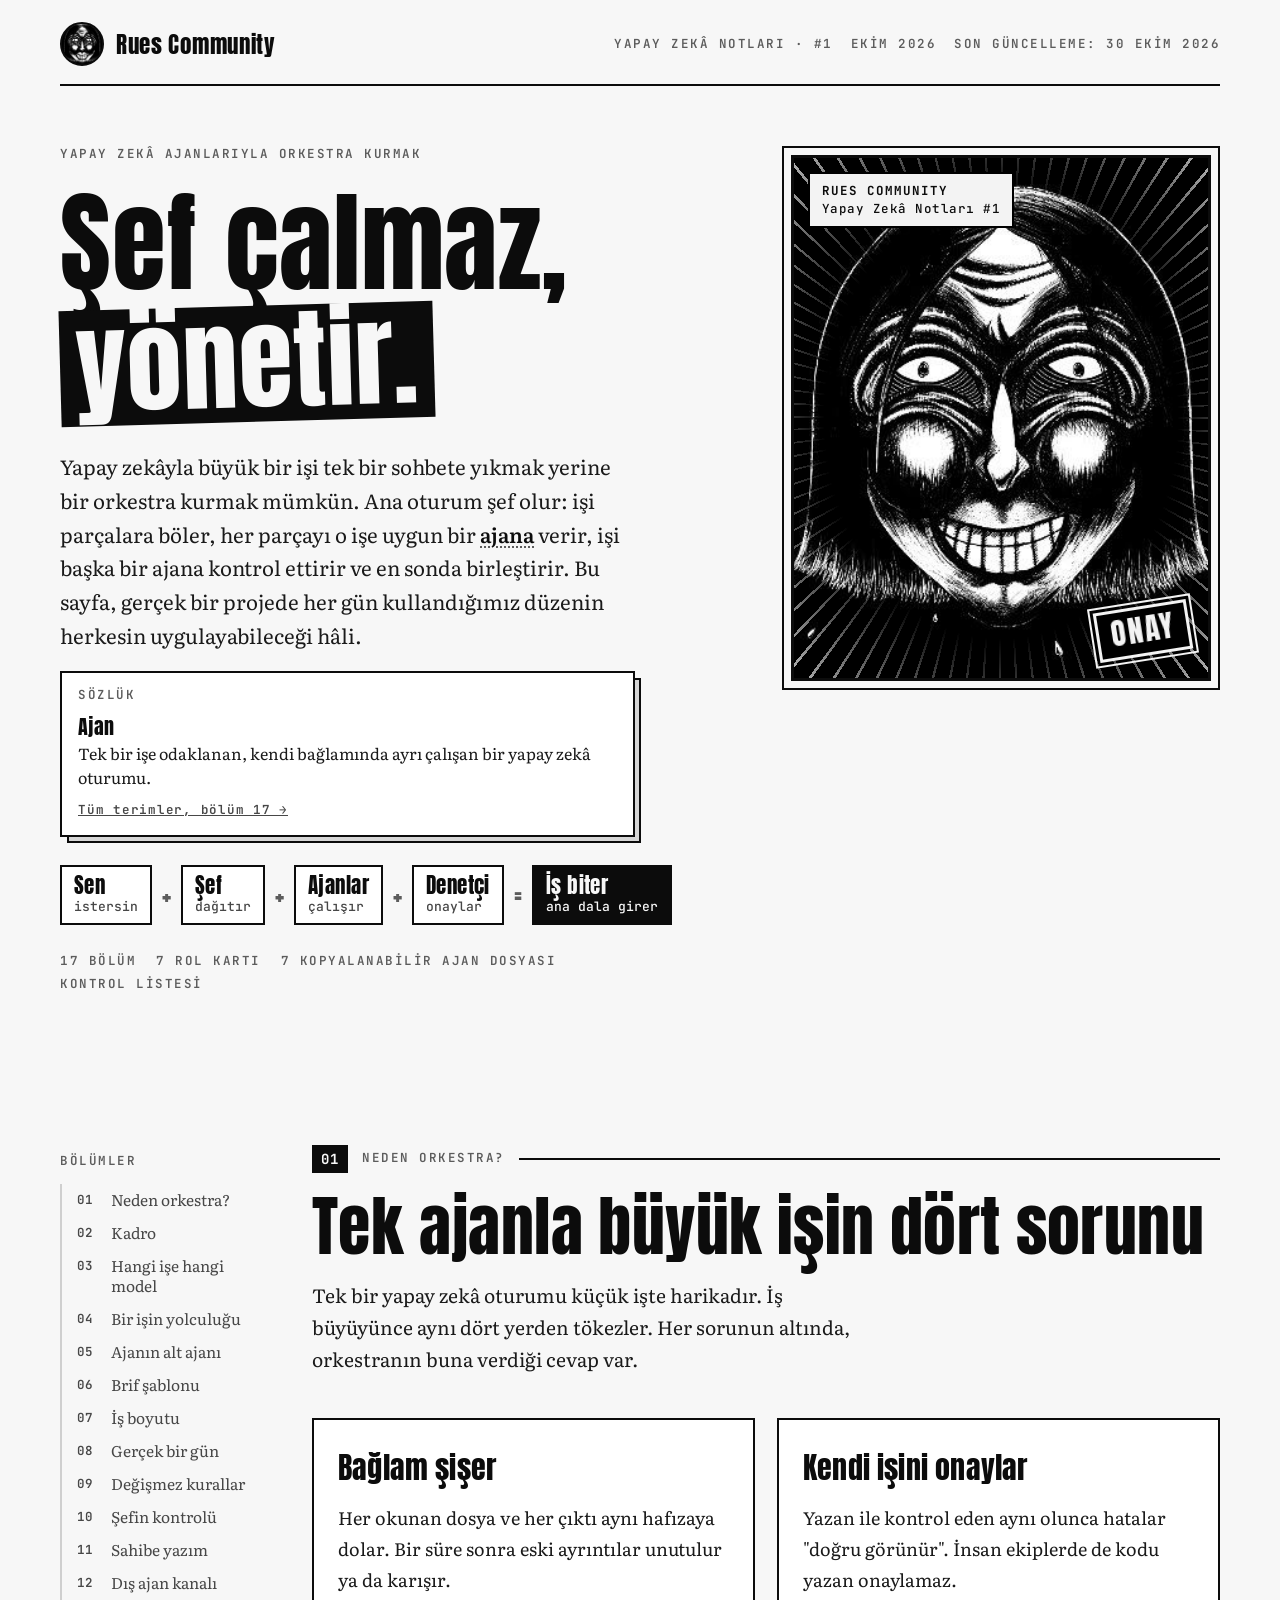
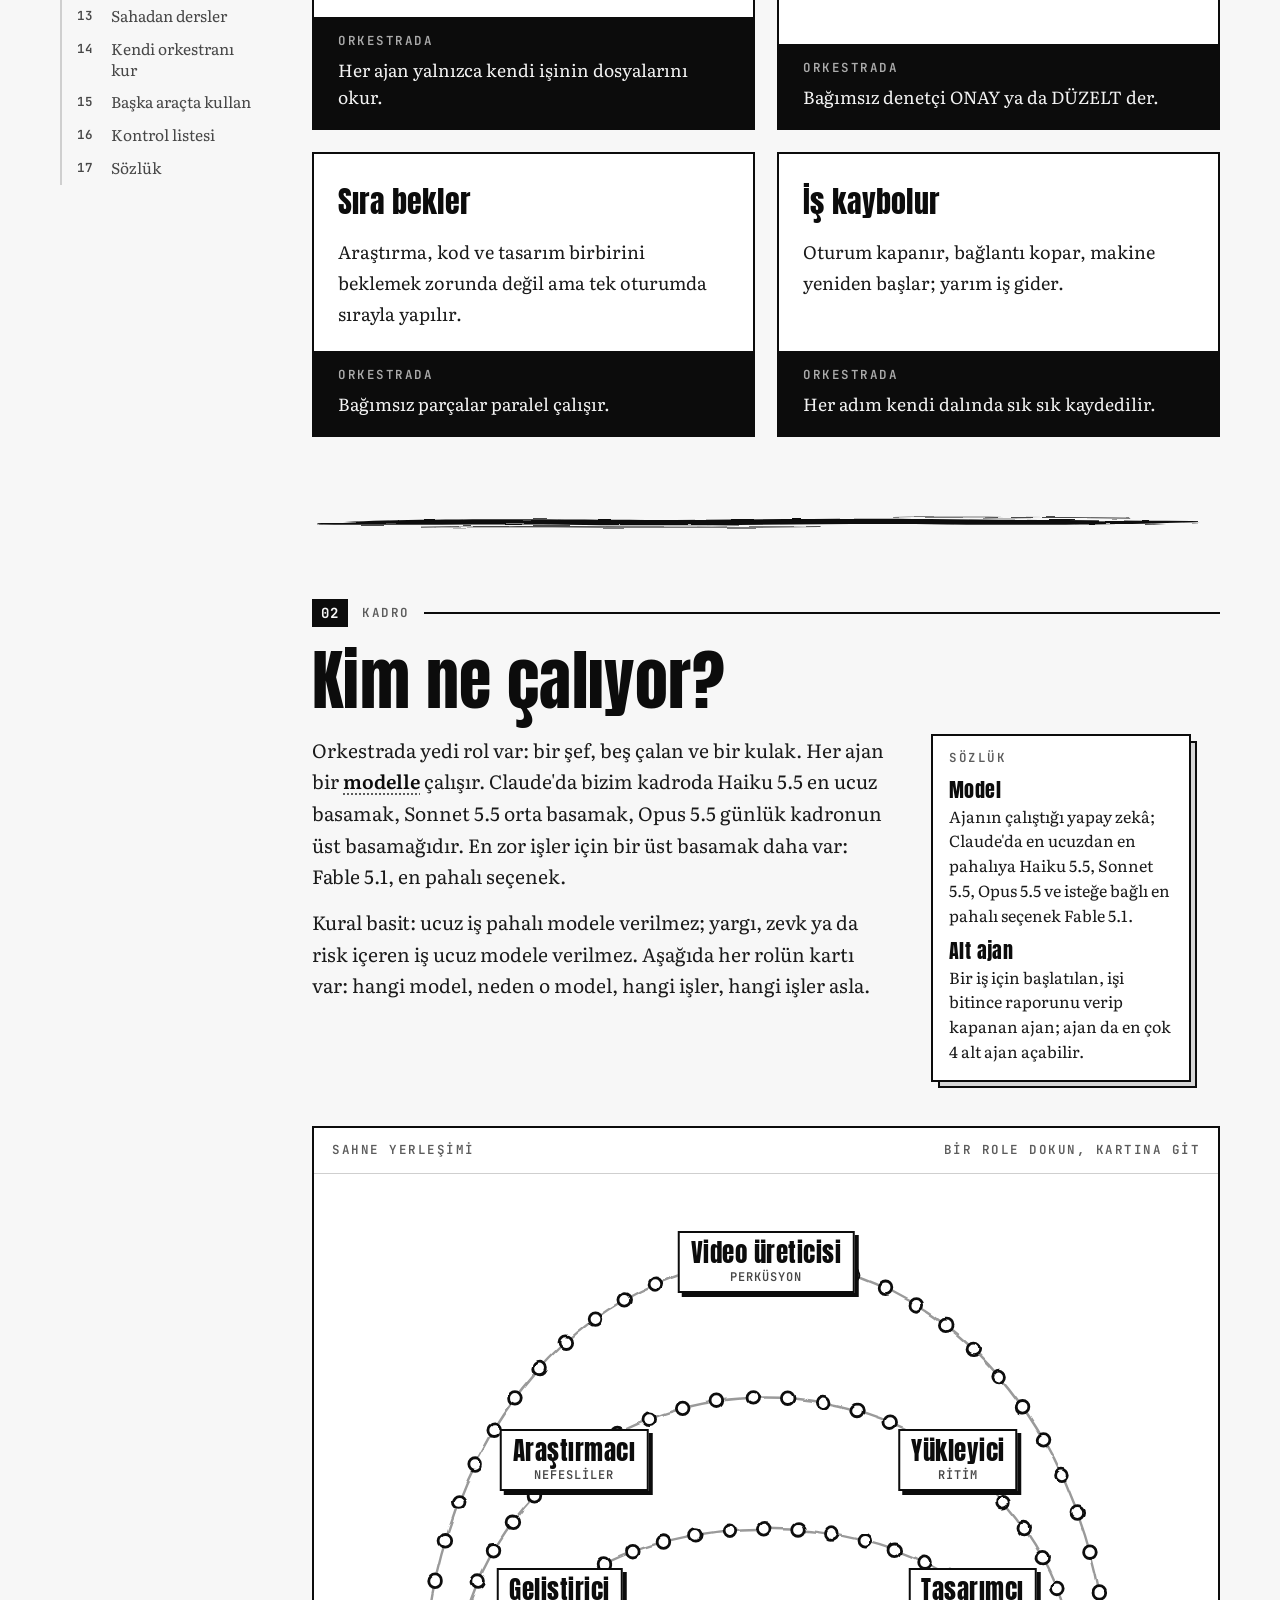
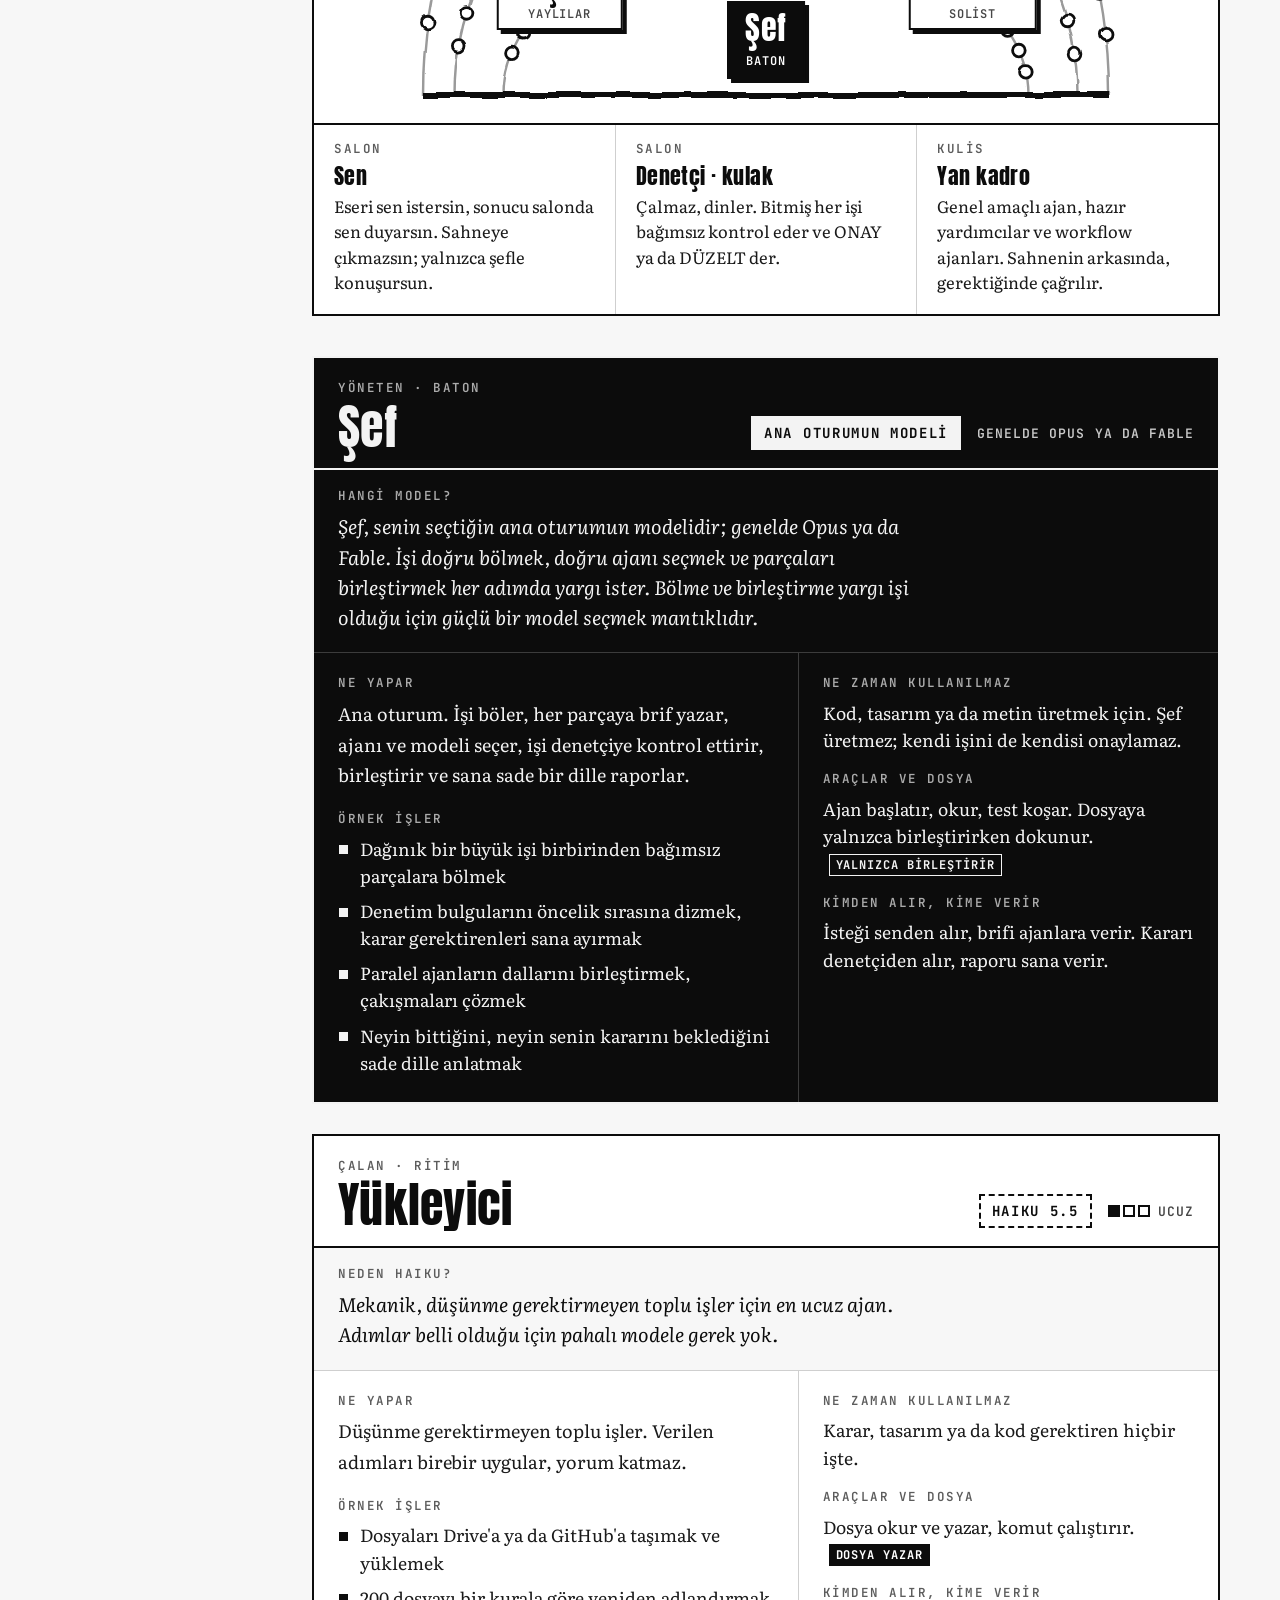
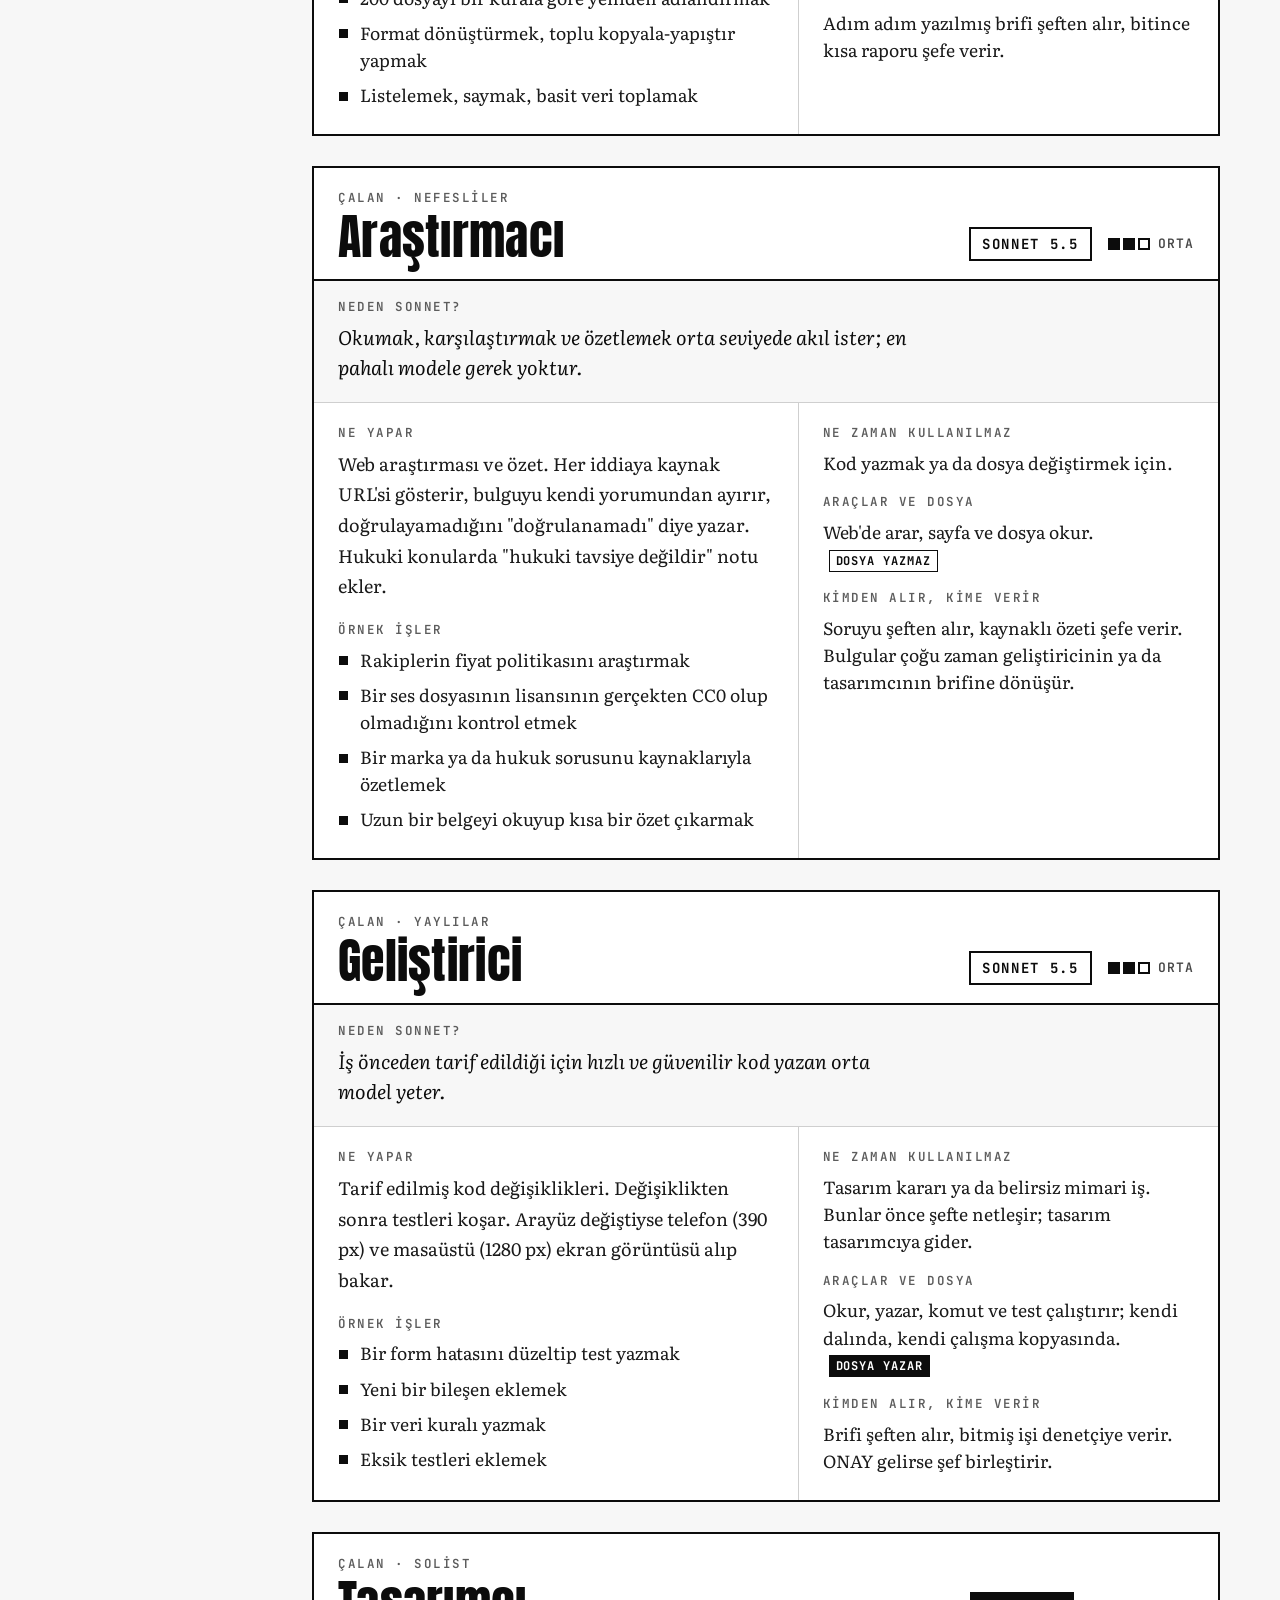
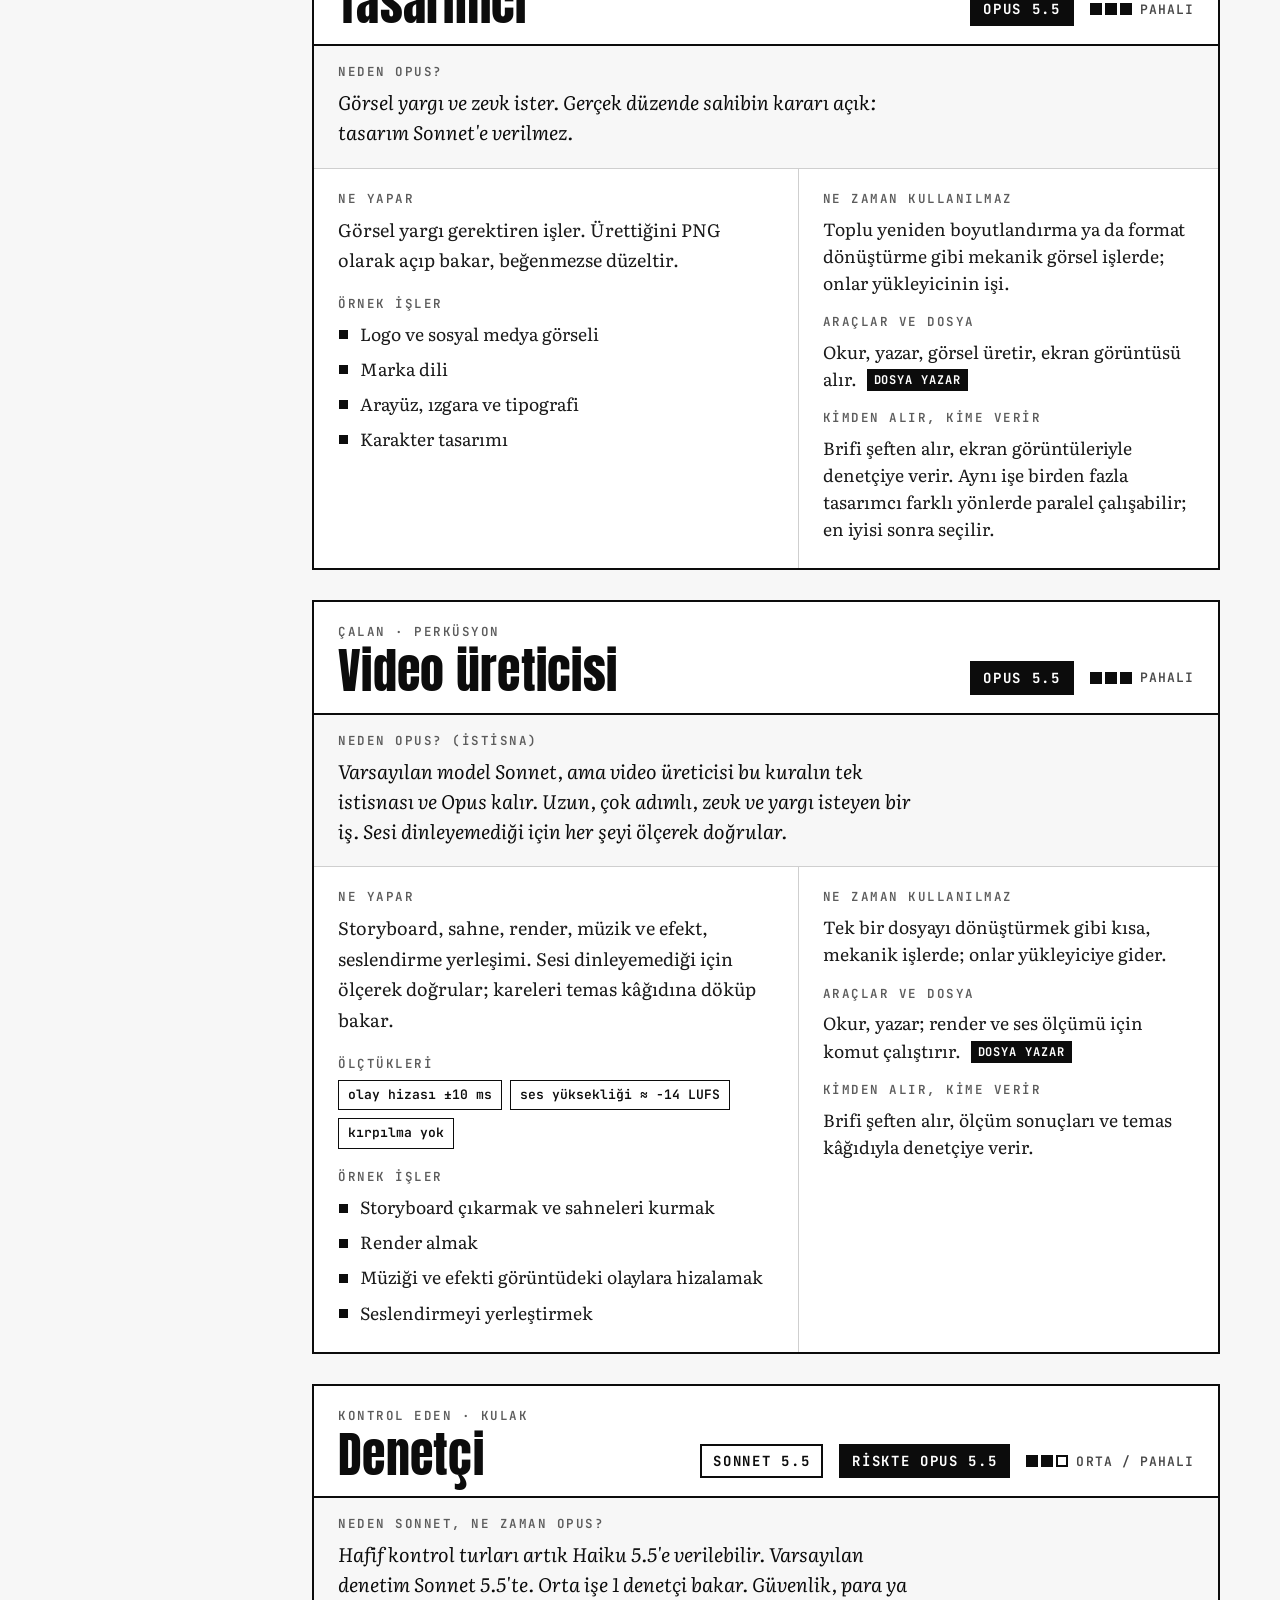
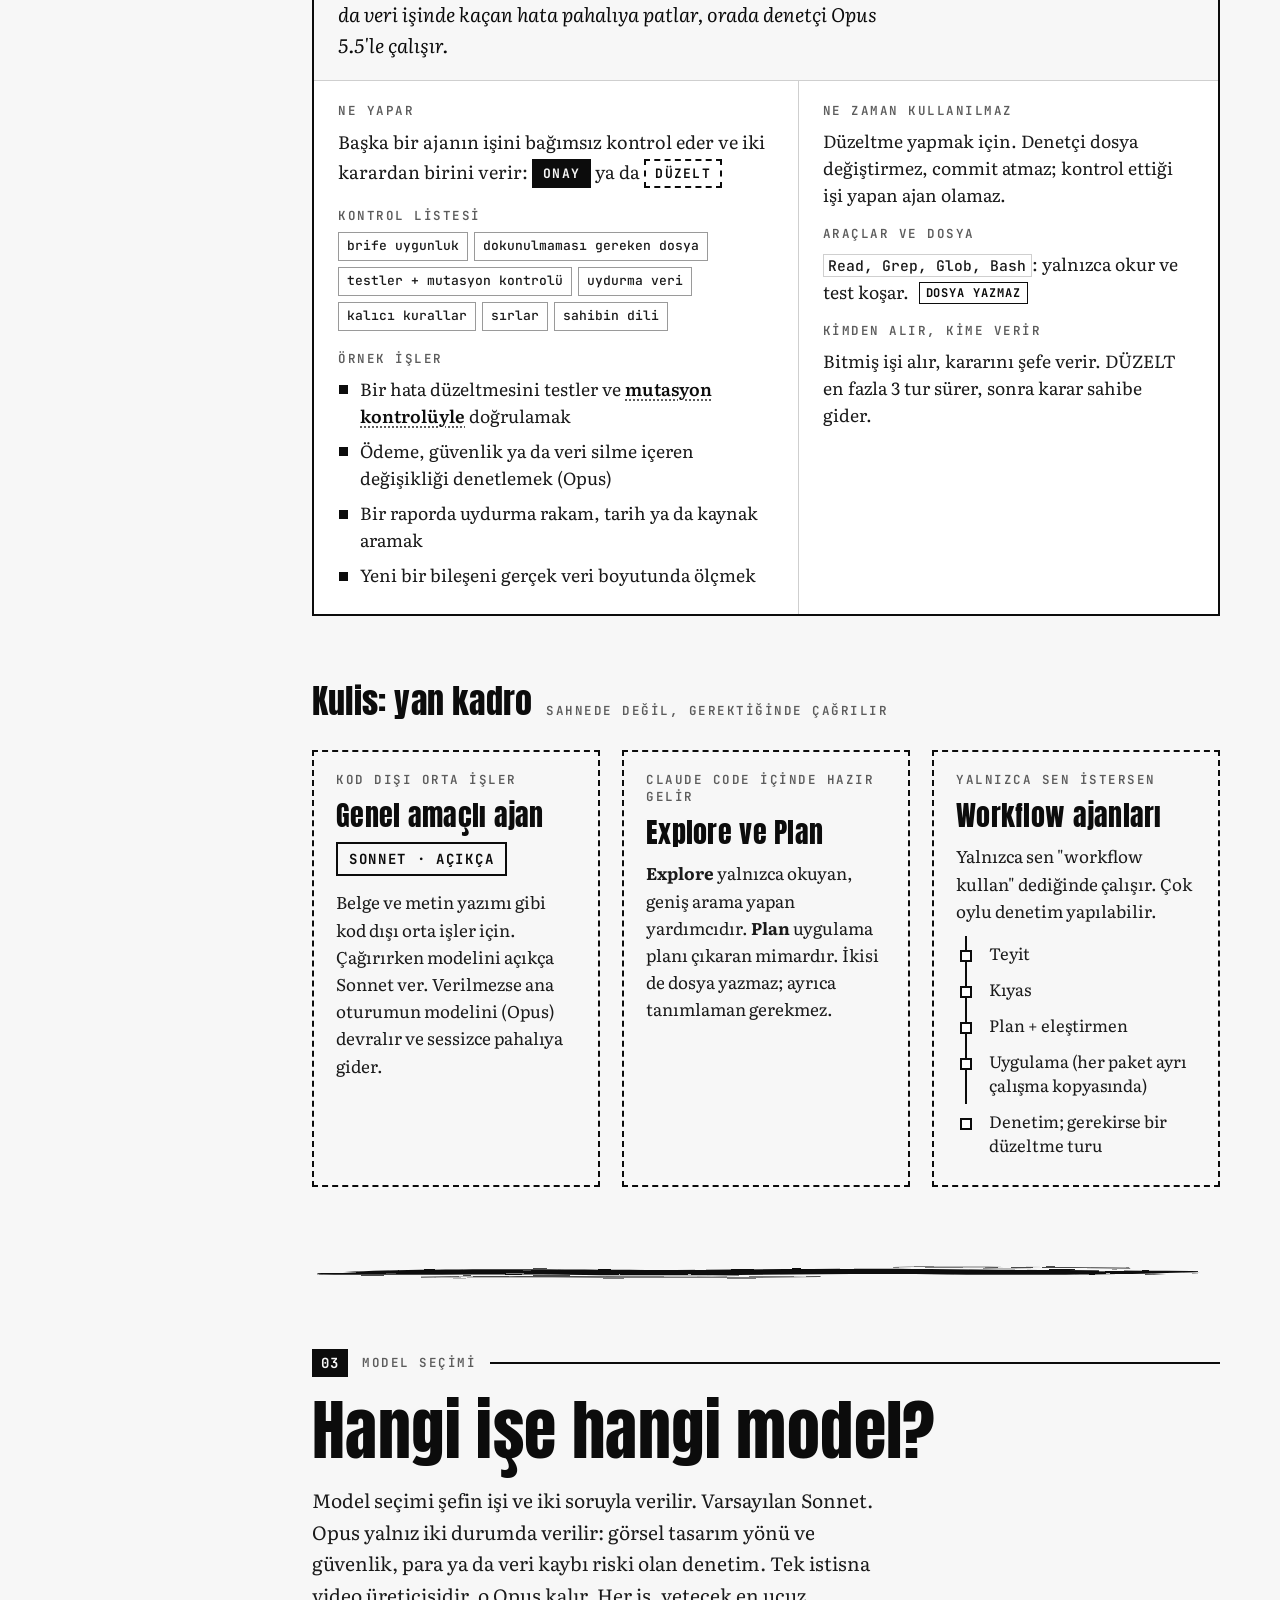
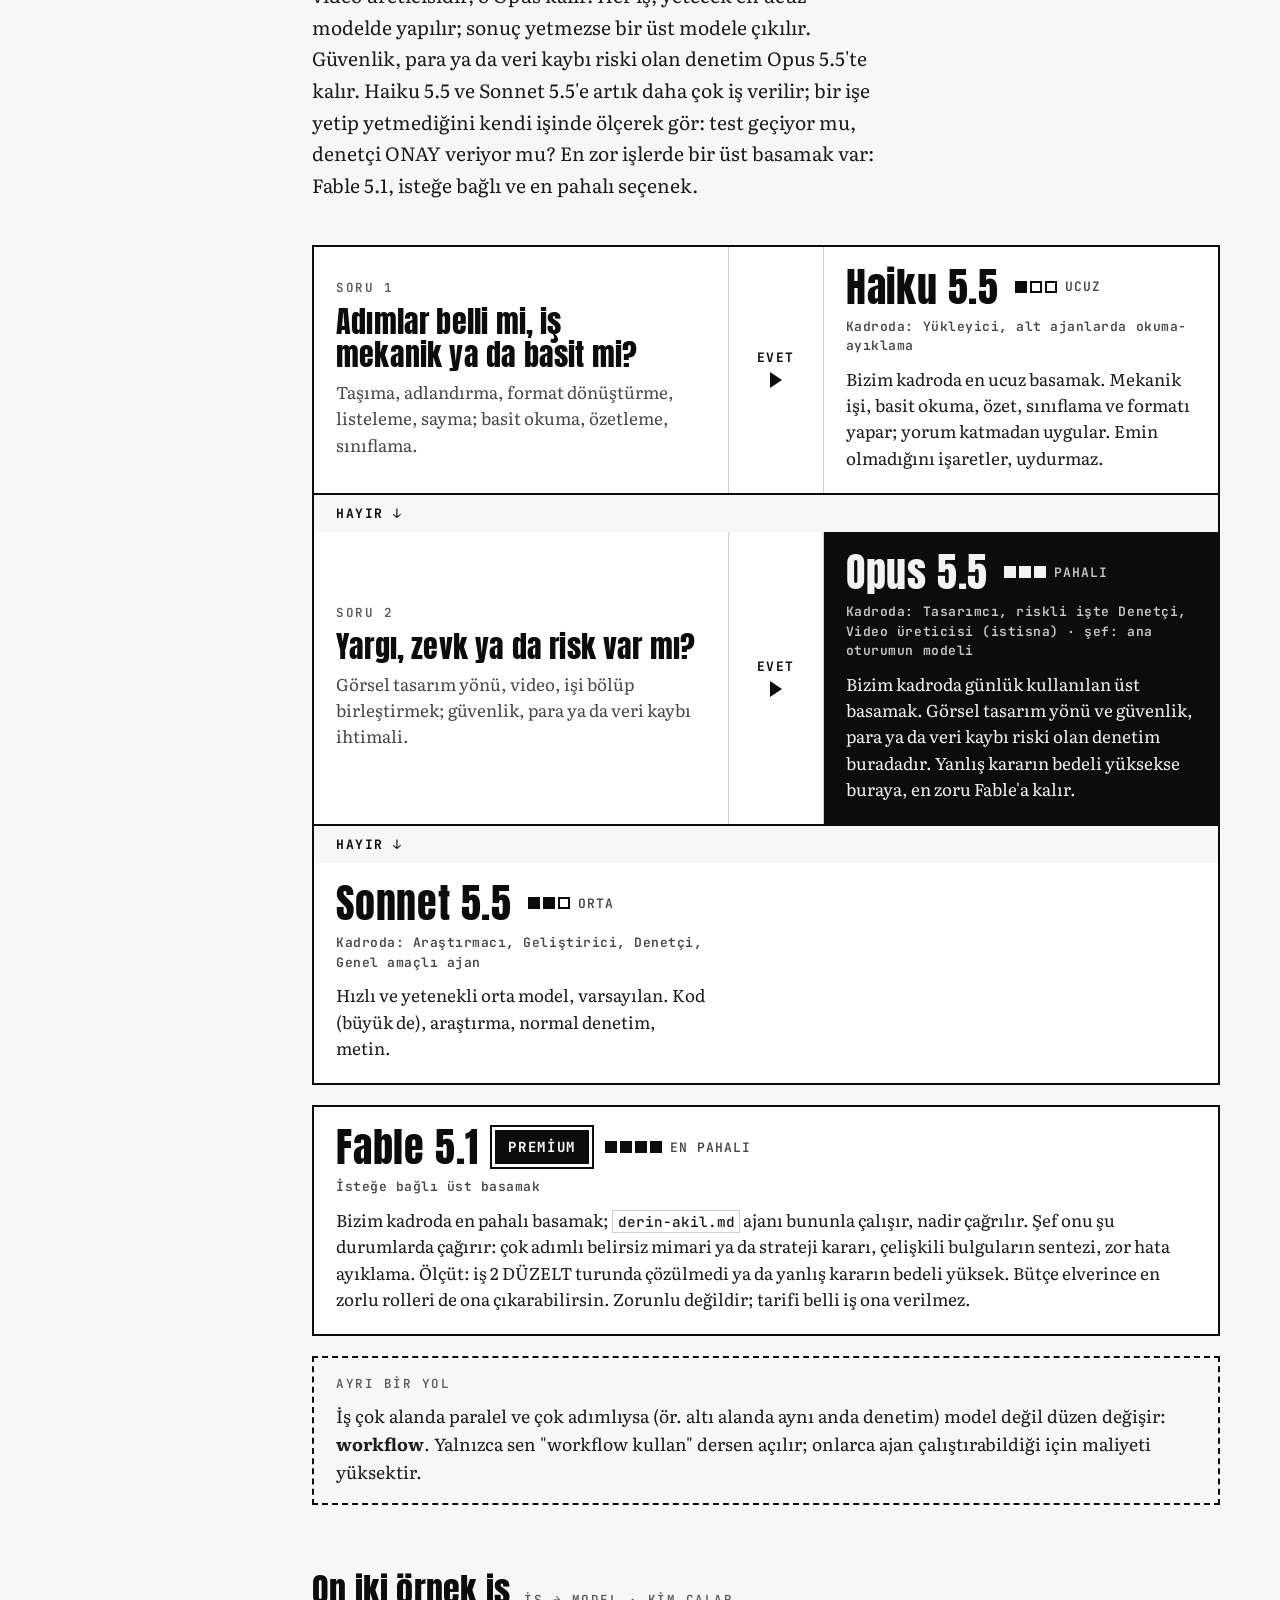
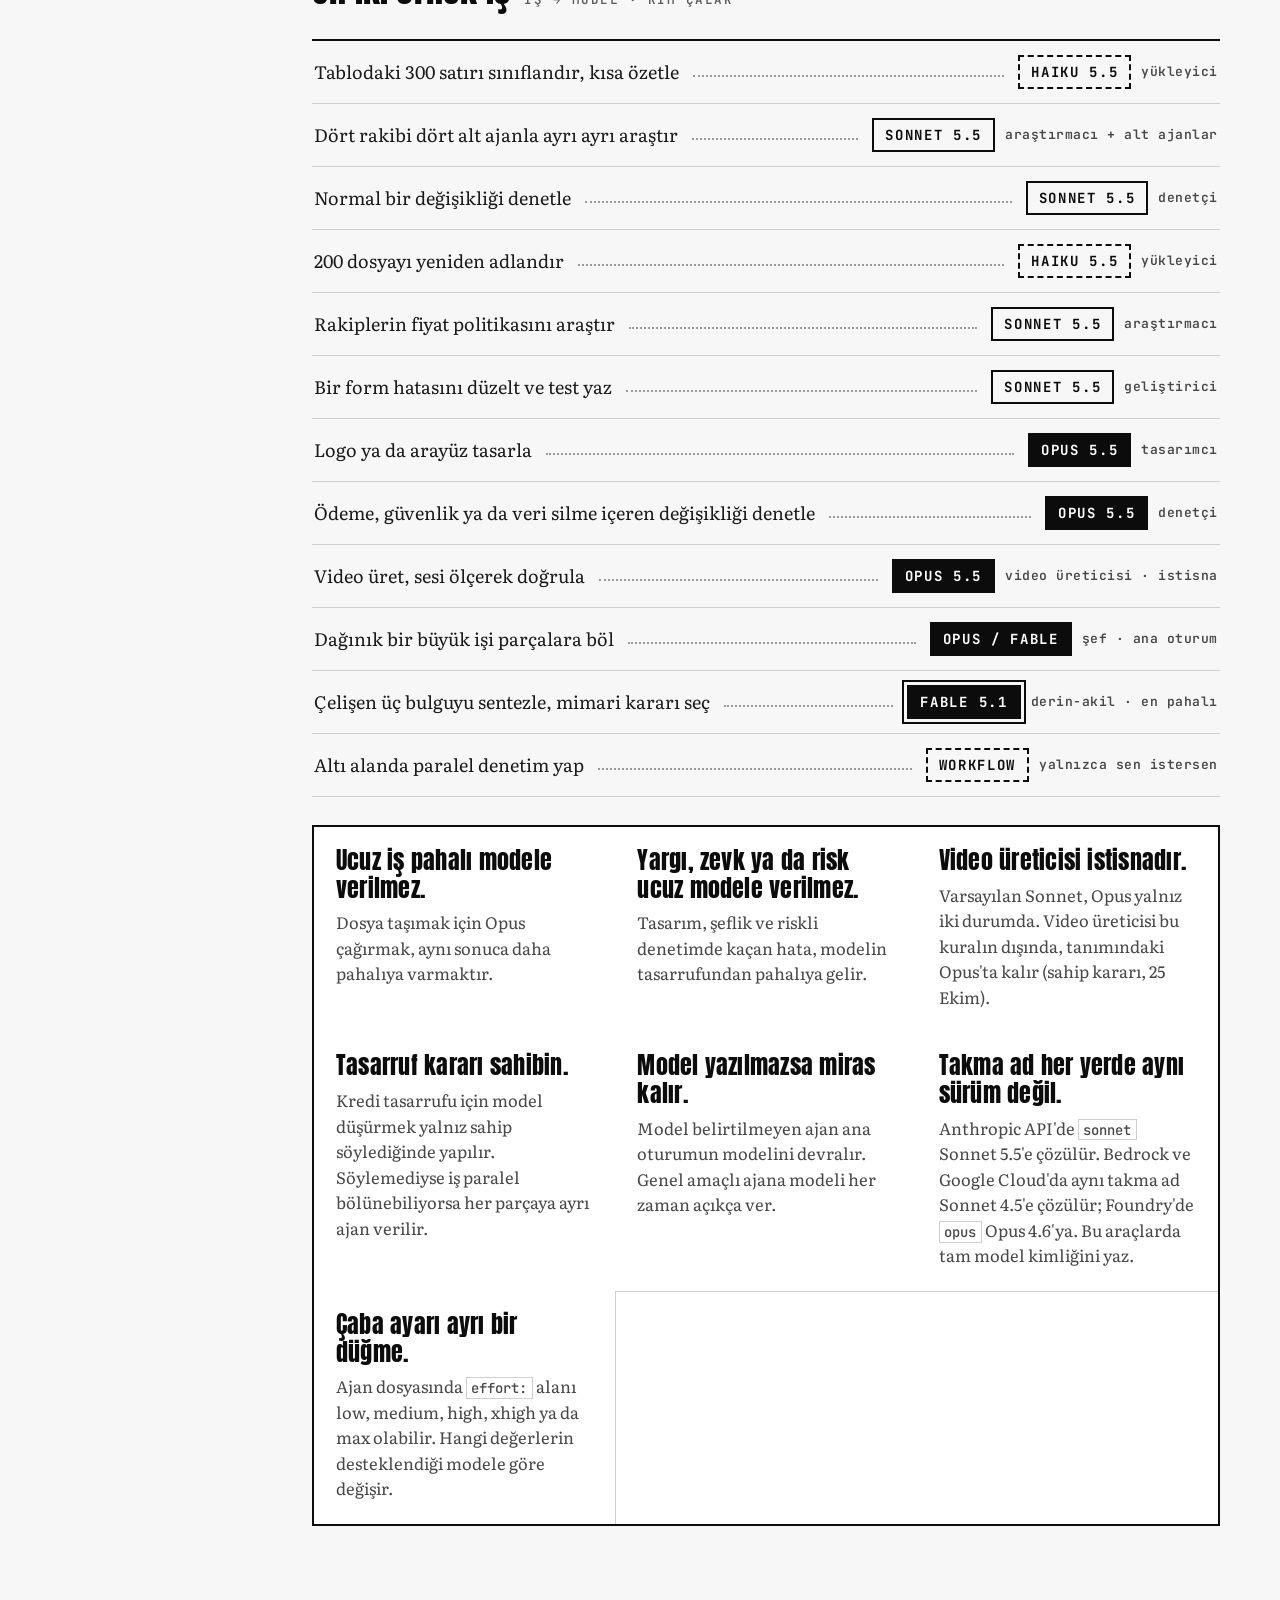
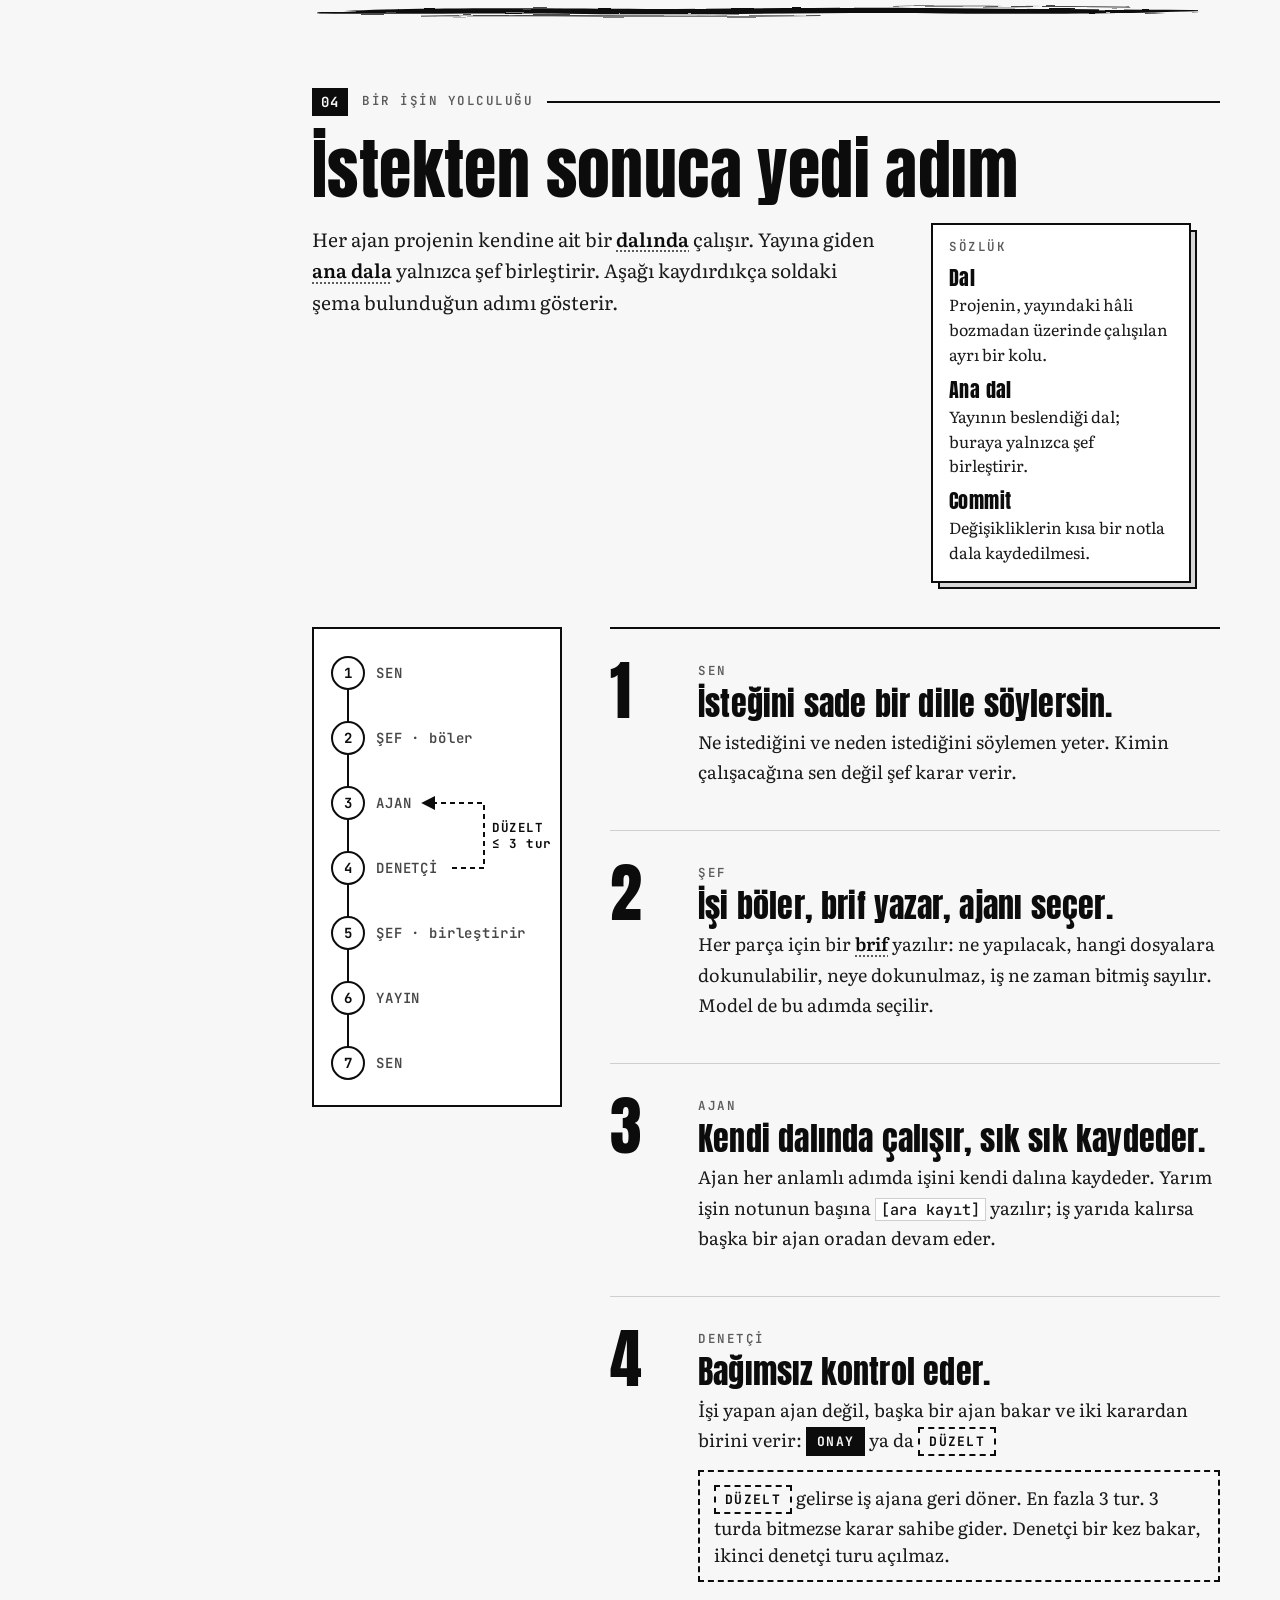
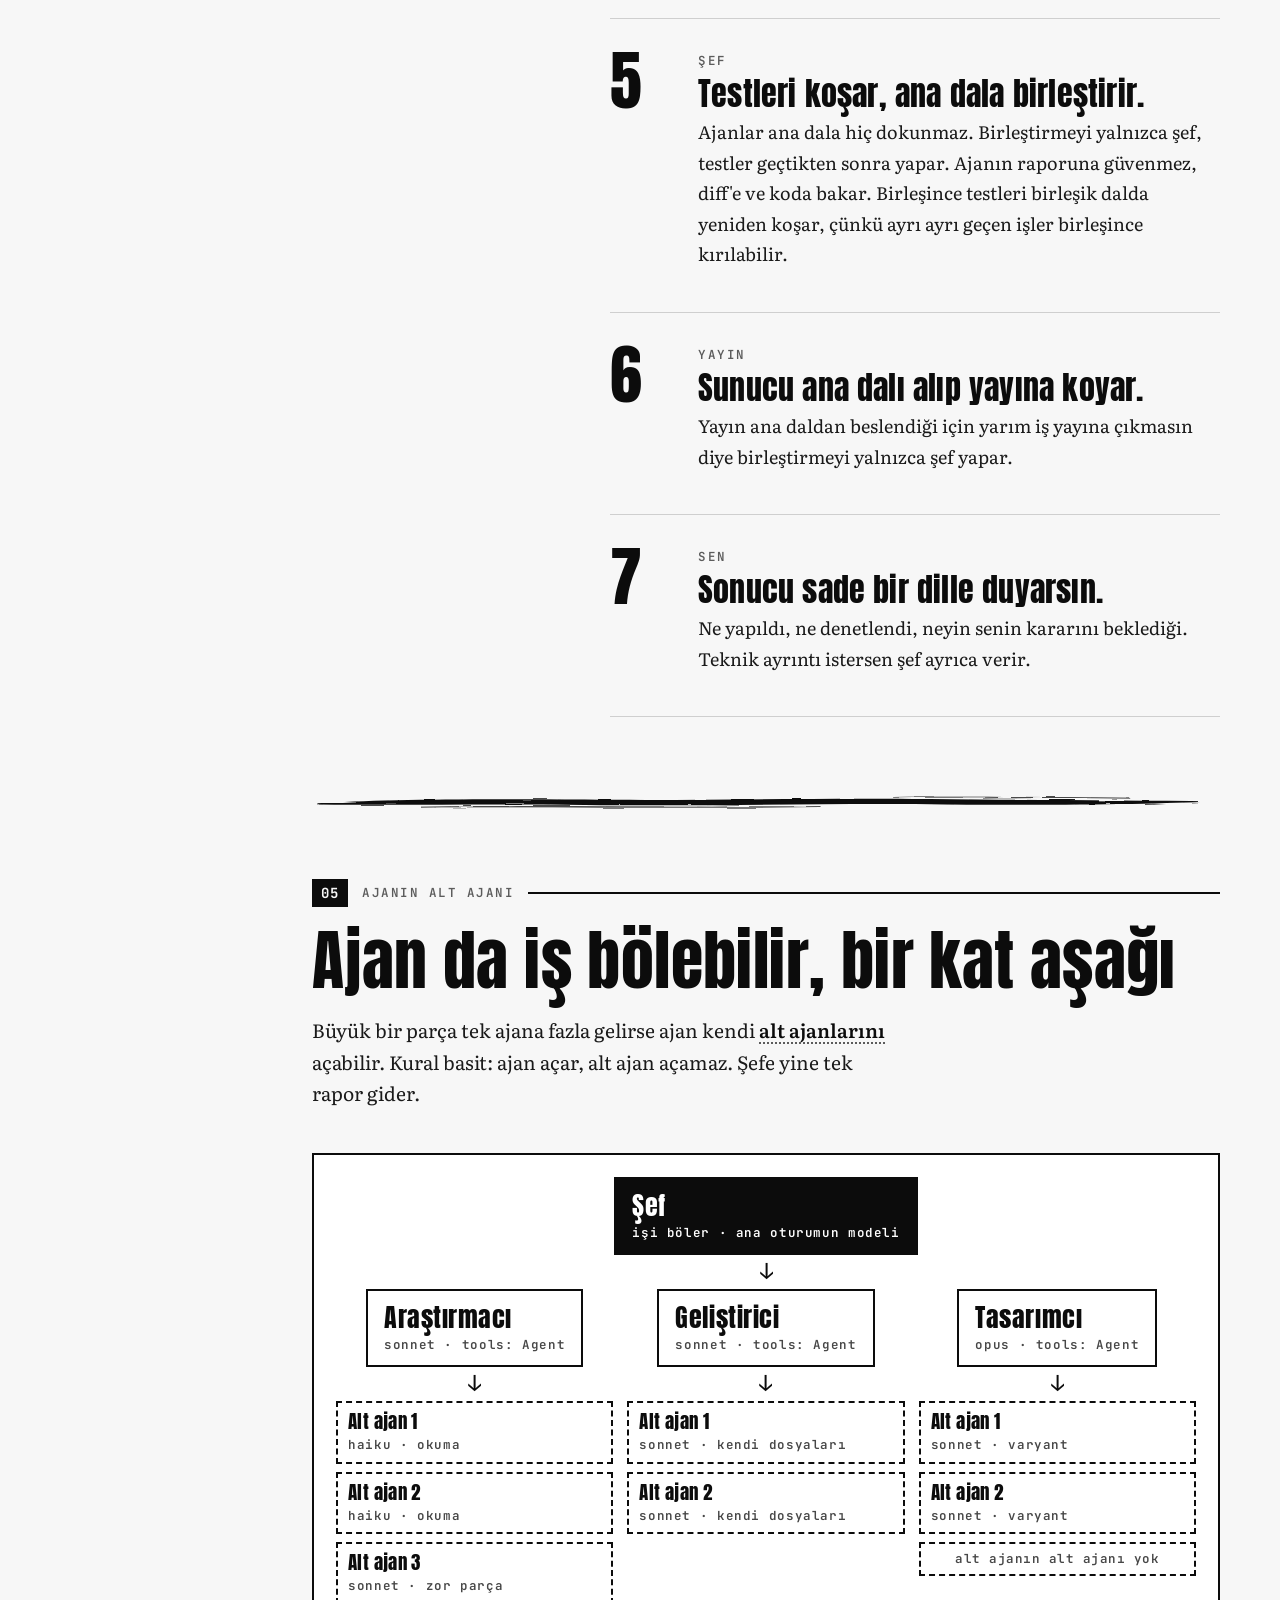
==== commit 6a813da3: "01 Orkestra: 30 Ekim güncellemesi (Bitti tanımı, kritik iddiada ham veri, yeni rol için 10 örnek, ta" ====
--- a/icerikler/01-yapay-zeka-orkestrasi/index.html
+++ b/icerikler/01-yapay-zeka-orkestrasi/index.html
@@ -394,17 +394,6 @@
 
 /* 09 Dersler */
 .dersler{display:grid;gap:24px}
-.kilitler{margin-top:56px}
-.kilitler .hatalar{margin-top:8px}
-.kilitler .hatalar li{font-size:17px}
-.kilit-kodlar{display:grid;gap:20px;min-width:0}
-.komsular{display:grid;gap:14px;margin-top:44px}
-.komsular ol{list-style:none;margin:0;display:grid;grid-template-columns:minmax(0,1fr);border-top:2px solid var(--murekkep);counter-reset:k}
-.komsular li{counter-increment:k;display:grid;gap:6px;align-content:start;padding:16px 0 18px;border-bottom:1px solid var(--cizgi)}
-.komsular li b{font:400 26px/1.1 var(--f-baslik);color:var(--murekkep);display:flex;align-items:baseline;gap:10px}
-.komsular li b::before{content:counter(k,decimal-leading-zero);font:700 13px/1 var(--f-mono);letter-spacing:.06em;color:var(--panel);background:var(--murekkep);padding:5px 7px}
-.komsular li span{font-size:17px;line-height:1.55;color:var(--metin)}
-@media (min-width:820px){.komsular ol{grid-template-columns:repeat(4,minmax(0,1fr));gap:0 24px}}
 .ders{border:2px solid var(--murekkep);background:var(--panel);scroll-margin-top:24px}
 .ders-bas{display:flex;align-items:center;gap:14px;padding:16px 22px;border-bottom:2px solid var(--murekkep)}
 .ders-bas .no{flex:none;font:700 13px/1 var(--f-mono);letter-spacing:.06em;color:var(--panel);background:var(--murekkep);padding:6px 8px}
@@ -525,7 +514,7 @@
 
 <header class="ust">
   <a class="marka" href="#baslik"><span class="avatar" aria-hidden="true"></span>Rues Community</a>
-  <div class="ust-sag"><span class="etiket">Yapay Zekâ Notları · #1</span><span class="etiket">Ekim 2026, güncelleme 26 Ekim</span></div>
+  <div class="ust-sag"><span class="etiket">Yapay Zekâ Notları · #1</span><span class="etiket">Ekim 2026</span><span class="etiket">Son güncelleme: 30 Ekim 2026</span></div>
 </header>
 
 <section class="acilis" aria-labelledby="baslik">
@@ -541,7 +530,7 @@
     <aside class="kenar" aria-label="Sözlük notu">
       <span class="etiket">Sözlük</span>
       <dl><div><dt>Ajan</dt><dd>Tek bir işe odaklanan, kendi bağlamında ayrı çalışan bir yapay zekâ oturumu.</dd></div></dl>
-      <a href="#sozluk">Tüm terimler, bölüm 14 →</a>
+      <a href="#sozluk">Tüm terimler, bölüm 17 →</a>
     </aside>
   </div>
   <ol class="denklem" aria-label="Sen istersin, şef dağıtır, ajanlar çalışır, denetçi onaylar; sonuç: iş biter.">
@@ -551,7 +540,7 @@
     <li><b>Denetçi</b><span>onaylar</span></li><li class="op" aria-hidden="true">=</li>
     <li class="sonuc"><b>İş biter</b><span>ana dala girer</span></li>
   </ol>
-  <p class="kunye"><span class="etiket">14 bölüm</span><span class="etiket">7 rol kartı</span><span class="etiket">7 kopyalanabilir ajan dosyası</span><span class="etiket">Kontrol listesi</span></p>
+  <p class="kunye"><span class="etiket">17 bölüm</span><span class="etiket">7 rol kartı</span><span class="etiket">7 kopyalanabilir ajan dosyası</span><span class="etiket">Kontrol listesi</span></p>
 </section>
 
 <nav class="icindekiler" aria-label="İçindekiler">
@@ -566,11 +555,14 @@
     <li><a href="#boyut"><span>07</span><span>İş boyutuna göre kadro</span></a></li>
     <li><a href="#gun"><span>08</span><span>Gerçek bir gün</span></a></li>
     <li><a href="#kurallar"><span>09</span><span>Değişmez kurallar</span></a></li>
-    <li><a href="#dersler"><span>10</span><span>Sahadan dersler</span></a></li>
-    <li><a href="#kur"><span>11</span><span>Kendi orkestranı kur</span></a></li>
-    <li><a href="#baska"><span>12</span><span>Başka araçta kullan</span></a></li>
-    <li><a href="#liste"><span>13</span><span>Başlangıç kontrol listesi</span></a></li>
-    <li><a href="#sozluk"><span>14</span><span>Sözlük</span></a></li>
+    <li><a href="#sefkontrol"><span>10</span><span>Denetim ve şefin kontrolü</span></a></li>
+    <li><a href="#sahibe"><span>11</span><span>Sahibe nasıl yazılır</span></a></li>
+    <li><a href="#kanal"><span>12</span><span>Dış ajan kanalı</span></a></li>
+    <li><a href="#dersler"><span>13</span><span>Sahadan dersler</span></a></li>
+    <li><a href="#kur"><span>14</span><span>Kendi orkestranı kur</span></a></li>
+    <li><a href="#baska"><span>15</span><span>Başka araçta kullan</span></a></li>
+    <li><a href="#liste"><span>16</span><span>Başlangıç kontrol listesi</span></a></li>
+    <li><a href="#sozluk"><span>17</span><span>Sözlük</span></a></li>
   </ol>
 </nav>
 
@@ -587,11 +579,14 @@
     <li><a href="#boyut"><span>07</span><span>İş boyutu</span></a></li>
     <li><a href="#gun"><span>08</span><span>Gerçek bir gün</span></a></li>
     <li><a href="#kurallar"><span>09</span><span>Değişmez kurallar</span></a></li>
-    <li><a href="#dersler"><span>10</span><span>Sahadan dersler</span></a></li>
-    <li><a href="#kur"><span>11</span><span>Kendi orkestranı kur</span></a></li>
-    <li><a href="#baska"><span>12</span><span>Başka araçta kullan</span></a></li>
-    <li><a href="#liste"><span>13</span><span>Kontrol listesi</span></a></li>
-    <li><a href="#sozluk"><span>14</span><span>Sözlük</span></a></li>
+    <li><a href="#sefkontrol"><span>10</span><span>Şefin kontrolü</span></a></li>
+    <li><a href="#sahibe"><span>11</span><span>Sahibe yazım</span></a></li>
+    <li><a href="#kanal"><span>12</span><span>Dış ajan kanalı</span></a></li>
+    <li><a href="#dersler"><span>13</span><span>Sahadan dersler</span></a></li>
+    <li><a href="#kur"><span>14</span><span>Kendi orkestranı kur</span></a></li>
+    <li><a href="#baska"><span>15</span><span>Başka araçta kullan</span></a></li>
+    <li><a href="#liste"><span>16</span><span>Kontrol listesi</span></a></li>
+    <li><a href="#sozluk"><span>17</span><span>Sözlük</span></a></li>
   </ol>
 </nav>
 
@@ -787,9 +782,9 @@
     <article class="rol" id="rol-video" aria-labelledby="r-vid">
       <header class="rol-bas">
         <div class="rol-ad"><span class="etiket">Çalan · perküsyon</span><h3 id="r-vid">Video üreticisi</h3></div>
-        <div class="rol-rozet"><span class="model">Sonnet 5.5</span><span class="maliyet"><span class="metre" aria-hidden="true"><i class="d"></i><i class="d"></i><i></i></span>orta</span></div>
+        <div class="rol-rozet"><span class="model opus">Opus 5.5</span><span class="maliyet"><span class="metre" aria-hidden="true"><i class="d"></i><i class="d"></i><i class="d"></i></span>pahalı</span></div>
       </header>
-      <div class="rol-neden"><span class="etiket">Neden Sonnet?</span><p>Uzun, çok adımlı bir iş; ama sesi ölçerek doğruladığı için varsayılan Sonnet yeter. Zevk kararı gerekirse şef Opus ile çağırır.</p></div>
+      <div class="rol-neden"><span class="etiket">Neden Opus? (istisna)</span><p>Varsayılan model Sonnet, ama video üreticisi bu kuralın tek istisnası ve Opus kalır. Uzun, çok adımlı, zevk ve yargı isteyen bir iş. Sesi dinleyemediği için her şeyi ölçerek doğrular.</p></div>
       <div class="rol-govde">
         <div class="rol-sol">
           <div><span class="etiket">Ne yapar</span><p>Storyboard, sahne, render, müzik ve efekt, seslendirme yerleşimi. Sesi dinleyemediği için ölçerek doğrular; kareleri temas kâğıdına döküp bakar.</p></div>
@@ -814,7 +809,7 @@
         <div class="rol-ad"><span class="etiket">Kontrol eden · kulak</span><h3 id="r-den">Denetçi</h3></div>
         <div class="rol-rozet"><span class="model">Sonnet 5.5</span><span class="model opus">Riskte Opus 5.5</span><span class="maliyet"><span class="metre" aria-hidden="true"><i class="d"></i><i class="d"></i><i></i></span>orta / pahalı</span></div>
       </header>
-      <div class="rol-neden"><span class="etiket">Neden Sonnet, ne zaman Opus?</span><p>Hafif kontrol turları artık Haiku 5.5'e verilebilir. Varsayılan denetim Sonnet 5.5'te. Güvenlik, para ya da veri kaybı riski olan işte kaçan hata pahalıya patlar; orada denetçi Opus 5.5'le çalışır.</p></div>
+      <div class="rol-neden"><span class="etiket">Neden Sonnet, ne zaman Opus?</span><p>Hafif kontrol turları artık Haiku 5.5'e verilebilir. Varsayılan denetim Sonnet 5.5'te. Orta işe 1 denetçi bakar. Güvenlik, para ya da veri işinde kaçan hata pahalıya patlar, orada denetçi Opus 5.5'le çalışır.</p></div>
       <div class="rol-govde">
         <div class="rol-sol">
           <div><span class="etiket">Ne yapar</span><p>Başka bir ajanın işini bağımsız kontrol eder ve iki karardan birini verir: <span class="damga onay">ONAY</span> ya da <span class="damga duzelt">DÜZELT</span></p></div>
@@ -831,7 +826,7 @@
         <dl class="rol-sag bilgi">
           <div><dt class="etiket">Ne zaman kullanılmaz</dt><dd>Düzeltme yapmak için. Denetçi dosya değiştirmez, commit atmaz; kontrol ettiği işi yapan ajan olamaz.</dd></div>
           <div><dt class="etiket">Araçlar ve dosya</dt><dd><code>Read, Grep, Glob, Bash</code>: yalnızca okur ve test koşar. <span class="yazar">Dosya yazmaz</span></dd></div>
-          <div><dt class="etiket">Kimden alır, kime verir</dt><dd>Bitmiş işi alır, kararını şefe verir. DÜZELT en fazla 3 tur sürer; sonra şef sana sorar.</dd></div>
+          <div><dt class="etiket">Kimden alır, kime verir</dt><dd>Bitmiş işi alır, kararını şefe verir. DÜZELT en fazla 3 tur sürer, sonra karar sahibe gider.</dd></div>
         </dl>
       </div>
     </article>
@@ -868,7 +863,7 @@
   <header class="bb">
     <p class="bb-no"><span class="no">03</span><span class="etiket">Model seçimi</span></p>
     <h2 id="model-b">Hangi işe hangi model?</h2>
-    <div class="bb-giris"><p>Model seçimi şefin işi ve iki soruyla verilir. Her iş, yetecek en ucuz modelde yapılır; sonuç yetmezse bir üst modele çıkılır. Güvenlik, para ya da veri kaybı riski olan denetim Opus 5.5'te kalır. Haiku 5.5 ve Sonnet 5.5'e artık daha çok iş verilir; bir işe yetip yetmediğini kendi işinde ölçerek gör: test geçiyor mu, denetçi ONAY veriyor mu? En zor işlerde bir üst basamak var: Fable 5.1, isteğe bağlı ve en pahalı seçenek.</p></div>
+    <div class="bb-giris"><p>Model seçimi şefin işi ve iki soruyla verilir. Varsayılan Sonnet. Opus yalnız iki durumda verilir: görsel tasarım yönü ve güvenlik, para ya da veri kaybı riski olan denetim. Tek istisna video üreticisidir, o Opus kalır. Her iş, yetecek en ucuz modelde yapılır; sonuç yetmezse bir üst modele çıkılır. Güvenlik, para ya da veri kaybı riski olan denetim Opus 5.5'te kalır. Haiku 5.5 ve Sonnet 5.5'e artık daha çok iş verilir; bir işe yetip yetmediğini kendi işinde ölçerek gör: test geçiyor mu, denetçi ONAY veriyor mu? En zor işlerde bir üst basamak var: Fable 5.1, isteğe bağlı ve en pahalı seçenek.</p></div>
   </header>
 
   <div class="akis" role="group" aria-label="Model seçimi karar akışı">
@@ -881,7 +876,7 @@
     <div class="akis-satir">
       <div class="soru"><span class="etiket">Soru 2</span><h3>Yargı, zevk ya da risk var mı?</h3><p>Görsel tasarım yönü, video, işi bölüp birleştirmek; güvenlik, para ya da veri kaybı ihtimali.</p></div>
       <p class="yon">EVET</p>
-      <div class="cikti ters"><div class="cikti-ust"><b>Opus 5.5</b><span class="maliyet"><span class="metre" aria-hidden="true"><i class="d"></i><i class="d"></i><i class="d"></i></span>pahalı</span></div><p class="kim">Kadroda: Tasarımcı, riskli işte Denetçi (şef: ana oturumun modeli)</p><p>Bizim kadroda günlük kullanılan üst basamak. Görsel tasarım yönü ve güvenlik, para ya da veri kaybı riski olan denetim buradadır. Yanlış kararın bedeli yüksekse buraya, en zoru Fable'a kalır.</p></div>
+      <div class="cikti ters"><div class="cikti-ust"><b>Opus 5.5</b><span class="maliyet"><span class="metre" aria-hidden="true"><i class="d"></i><i class="d"></i><i class="d"></i></span>pahalı</span></div><p class="kim">Kadroda: Tasarımcı, riskli işte Denetçi, Video üreticisi (istisna) · şef: ana oturumun modeli</p><p>Bizim kadroda günlük kullanılan üst basamak. Görsel tasarım yönü ve güvenlik, para ya da veri kaybı riski olan denetim buradadır. Yanlış kararın bedeli yüksekse buraya, en zoru Fable'a kalır.</p></div>
     </div>
     <p class="yon asagi">HAYIR ↓</p>
     <div class="akis-satir" style="border-bottom:0">
@@ -891,7 +886,7 @@
   <div class="prem-not"><div class="cikti"><div class="cikti-ust"><b>Fable 5.1</b><span class="model fable">Premium</span><span class="maliyet"><span class="metre" aria-hidden="true"><i class="d"></i><i class="d"></i><i class="d"></i><i class="d"></i></span>en pahalı</span></div><p class="kim">İsteğe bağlı üst basamak</p><p>Bizim kadroda en pahalı basamak; <code>derin-akil.md</code> ajanı bununla çalışır, nadir çağrılır. Şef onu şu durumlarda çağırır: çok adımlı belirsiz mimari ya da strateji kararı, çelişkili bulguların sentezi, zor hata ayıklama. Ölçüt: iş 2 DÜZELT turunda çözülmedi ya da yanlış kararın bedeli yüksek. Bütçe elverince en zorlu rolleri de ona çıkarabilirsin. Zorunlu değildir; tarifi belli iş ona verilmez.</p></div></div>
   <div class="workflow-not"><span class="etiket">Ayrı bir yol</span><p>İş çok alanda paralel ve çok adımlıysa (ör. altı alanda aynı anda denetim) model değil düzen değişir: <b>workflow</b>. Yalnızca sen "workflow kullan" dersen açılır; onlarca ajan çalıştırabildiği için maliyeti yüksektir.</p></div>
 
-  <div class="alt-bas"><h3>On bir örnek iş</h3><span class="etiket">İş → model · kim çalar</span></div>
+  <div class="alt-bas"><h3>On iki örnek iş</h3><span class="etiket">İş → model · kim çalar</span></div>
   <ol class="ornek-isler">
     <li><span class="is">Tablodaki 300 satırı sınıflandır, kısa özetle</span><span class="lider" aria-hidden="true"></span><span class="hangi"><span class="model haiku">HAIKU 5.5</span><span>yükleyici</span></span></li>
     <li><span class="is">Dört rakibi dört alt ajanla ayrı ayrı araştır</span><span class="lider" aria-hidden="true"></span><span class="hangi"><span class="model">Sonnet 5.5</span><span>araştırmacı + alt ajanlar</span></span></li>
@@ -901,6 +896,7 @@
     <li><span class="is">Bir form hatasını düzelt ve test yaz</span><span class="lider" aria-hidden="true"></span><span class="hangi"><span class="model">Sonnet 5.5</span><span>geliştirici</span></span></li>
     <li><span class="is">Logo ya da arayüz tasarla</span><span class="lider" aria-hidden="true"></span><span class="hangi"><span class="model opus">Opus 5.5</span><span>tasarımcı</span></span></li>
     <li><span class="is">Ödeme, güvenlik ya da veri silme içeren değişikliği denetle</span><span class="lider" aria-hidden="true"></span><span class="hangi"><span class="model opus">Opus 5.5</span><span>denetçi</span></span></li>
+    <li><span class="is">Video üret, sesi ölçerek doğrula</span><span class="lider" aria-hidden="true"></span><span class="hangi"><span class="model opus">Opus 5.5</span><span>video üreticisi · istisna</span></span></li>
     <li><span class="is">Dağınık bir büyük işi parçalara böl</span><span class="lider" aria-hidden="true"></span><span class="hangi"><span class="model opus">Opus / Fable</span><span>şef · ana oturum</span></span></li>
     <li><span class="is">Çelişen üç bulguyu sentezle, mimari kararı seç</span><span class="lider" aria-hidden="true"></span><span class="hangi"><span class="model fable">Fable 5.1</span><span>derin-akil · en pahalı</span></span></li>
     <li><span class="is">Altı alanda paralel denetim yap</span><span class="lider" aria-hidden="true"></span><span class="hangi"><span class="model haiku">Workflow</span><span>yalnızca sen istersen</span></span></li>
@@ -909,10 +905,10 @@
   <ul class="kurallar-3">
     <li><b>Ucuz iş pahalı modele verilmez.</b><p>Dosya taşımak için Opus çağırmak, aynı sonuca daha pahalıya varmaktır.</p></li>
     <li><b>Yargı, zevk ya da risk ucuz modele verilmez.</b><p>Tasarım, şeflik ve riskli denetimde kaçan hata, modelin tasarrufundan pahalıya gelir.</p></li>
+    <li><b>Video üreticisi istisnadır.</b><p>Varsayılan Sonnet, Opus yalnız iki durumda. Video üreticisi bu kuralın dışında, tanımındaki Opus'ta kalır (sahip kararı, 25 Ekim).</p></li>
+    <li><b>Tasarruf kararı sahibin.</b><p>Kredi tasarrufu için model düşürmek yalnız sahip söylediğinde yapılır. Söylemediyse iş paralel bölünebiliyorsa her parçaya ayrı ajan verilir.</p></li>
     <li><b>Model yazılmazsa miras kalır.</b><p>Model belirtilmeyen ajan ana oturumun modelini devralır. Genel amaçlı ajana modeli her zaman açıkça ver.</p></li>
     <li><b>Takma ad her yerde aynı sürüm değil.</b><p>Anthropic API'de <code>sonnet</code> Sonnet 5.5'e çözülür. Bedrock ve Google Cloud'da aynı takma ad Sonnet 4.5'e çözülür; Foundry'de <code>opus</code> Opus 4.6'ya. Bu araçlarda tam model kimliğini yaz.</p></li>
-    <li><b>Opus yalnızca iki durumda verilir.</b><p>Görsel tasarım yönü ve güvenlik, para ya da veri kaybı riski olan denetim. Ajan dosyasında yazan modeli şef kendiliğinden üstüne yazmaz; dosyada yazan model geçerlidir.</p></li>
-    <li><b>Tasarruf kararı sende.</b><p>Varsayılan Sonnet'tir ve iş paralel bölünebiliyorsa her parçaya ayrı ajan verilir. Kredi tasarrufu yalnızca sen "tasarruf et" dersen devreye girer; şef kendiliğinden zor işi ucuz modele sıkıştırmaz.</p></li>
     <li><b>Çaba ayarı ayrı bir düğme.</b><p>Ajan dosyasında <code>effort:</code> alanı low, medium, high, xhigh ya da max olabilir. Hangi değerlerin desteklendiği modele göre değişir.</p></li>
   </ul>
 </section>
@@ -958,10 +954,10 @@
       <li class="adim-k" data-adim="1"><span class="n">1</span><span class="etiket">Sen</span><h3>İsteğini sade bir dille söylersin.</h3><p>Ne istediğini ve neden istediğini söylemen yeter. Kimin çalışacağına sen değil şef karar verir.</p></li>
       <li class="adim-k" data-adim="2"><span class="n">2</span><span class="etiket">Şef</span><h3>İşi böler, brif yazar, ajanı seçer.</h3><p>Her parça için bir <a class="terim" href="#t-brif">brif</a> yazılır: ne yapılacak, hangi dosyalara dokunulabilir, neye dokunulmaz, iş ne zaman bitmiş sayılır. Model de bu adımda seçilir.</p></li>
       <li class="adim-k" data-adim="3"><span class="n">3</span><span class="etiket">Ajan</span><h3>Kendi dalında çalışır, sık sık kaydeder.</h3><p>Ajan her anlamlı adımda işini kendi dalına kaydeder. Yarım işin notunun başına <code>[ara kayıt]</code> yazılır; iş yarıda kalırsa başka bir ajan oradan devam eder.</p></li>
-      <li class="adim-k" data-adim="4"><span class="n">4</span><span class="etiket">Denetçi</span><h3>Bağımsız kontrol eder.</h3><p>İşi yapan ajan değil, başka bir ajan bakar ve iki karardan birini verir: <span class="damga onay">ONAY</span> ya da <span class="damga duzelt">DÜZELT</span></p><p class="dongu"><span class="damga duzelt">DÜZELT</span> gelirse iş ajana geri döner. Denetçi bir kez bakar; en fazla 3 DÜZELT turu olur, 3 turda bitmezse şef sana sorar. Denetimli iş ONAY gelmeden birleştirilmez: ajan raporu gelir gelmez birleştirmek yanlıştır.</p></li>
-      <li class="adim-k" data-adim="5"><span class="n">5</span><span class="etiket">Şef</span><h3>Testleri koşar, ana dala birleştirir.</h3><p>Ajanlar ana dala hiç dokunmaz. Birleştirmeyi yalnızca şef, testler ve denetim geçtikten sonra yapar. Her sohbetin kendi çalışma dalı varsa şef ajan dalını önce o dala <code>merge --no-ff</code> ile alır (öncesinde <code>fetch</code> ve merge); ana dala yalnızca sen istersen, PR ile girilir.</p></li>
+      <li class="adim-k" data-adim="4"><span class="n">4</span><span class="etiket">Denetçi</span><h3>Bağımsız kontrol eder.</h3><p>İşi yapan ajan değil, başka bir ajan bakar ve iki karardan birini verir: <span class="damga onay">ONAY</span> ya da <span class="damga duzelt">DÜZELT</span></p><p class="dongu"><span class="damga duzelt">DÜZELT</span> gelirse iş ajana geri döner. En fazla 3 tur. 3 turda bitmezse karar sahibe gider. Denetçi bir kez bakar, ikinci denetçi turu açılmaz.</p></li>
+      <li class="adim-k" data-adim="5"><span class="n">5</span><span class="etiket">Şef</span><h3>Testleri koşar, ana dala birleştirir.</h3><p>Ajanlar ana dala hiç dokunmaz. Birleştirmeyi yalnızca şef, testler geçtikten sonra yapar. Ajanın raporuna güvenmez, diff'e ve koda bakar. Birleşince testleri birleşik dalda yeniden koşar, çünkü ayrı ayrı geçen işler birleşince kırılabilir.</p></li>
       <li class="adim-k" data-adim="6"><span class="n">6</span><span class="etiket">Yayın</span><h3>Sunucu ana dalı alıp yayına koyar.</h3><p>Yayın ana daldan beslendiği için yarım iş yayına çıkmasın diye birleştirmeyi yalnızca şef yapar.</p></li>
-      <li class="adim-k" data-adim="7"><span class="n">7</span><span class="etiket">Sen</span><h3>Sonucu sade bir dille duyarsın.</h3><p>En çok 5 satır: ne oldu, ne yapılacak, senden ne lazım. Teknik ayrıntı dosyaya yazılır; istersen şef ayrıca verir. Bir ayarı tarif ederken menü menü anlatmaz, doğrudan sayfanın linkini verir ve yalnız o sayfadaki son adımı yazar.</p></li>
+      <li class="adim-k" data-adim="7"><span class="n">7</span><span class="etiket">Sen</span><h3>Sonucu sade bir dille duyarsın.</h3><p>Ne yapıldı, ne denetlendi, neyin senin kararını beklediği. Teknik ayrıntı istersen şef ayrıca verir.</p></li>
     </ol>
   </div>
 </section>
@@ -1006,16 +1002,6 @@
     <li><b>Birleştirme üst ajanın işi.</b><p>Ajan alt ajan sonuçlarını kendisi birleştirir ve şefe tek rapor verir. Alt ajanlar farklı dosyalarda çalışır; aynı dosyaya iki el yok.</p></li>
   </ul>
   <div class="alt-not"><span class="etiket">Araçtaki sınır</span><p>Claude Code belgesine göre iç içe alt ajan mümkündür ve ana konuşmanın altında en çok <b>3 katman</b> açılır. <code>CLAUDE_CODE_MAX_SUBAGENT_SPAWN_DEPTH</code> ortam değişkeni derinliği ayarlar (1 = kapalı). Bu sayfanın kuralı daha dardır: ajan bir kat açar, alt ajan açamaz. Denetim zinciri bozulmaz: alt ajanın işini üst ajan değil denetçi onaylar. Ayrıca deneysel <b>agent teams</b> özelliği vardır; varsayılan kapalıdır, token maliyeti yüksektir ve bu sayfada kullanılmaz.</p></div>
-
-  <div class="alt-bas"><h3>Ayrı hesaplardaki ajanlar: depo üzerinden kanal</h3><span class="etiket">Aynı depo, ortak bellek yok</span></div>
-  <p class="not">Bazen ikinci bir ajan başka bir hesapta, başka bir oturumda çalışır. İki oturum birbirinin sohbetini göremez; ortak olan tek şey depodur. O yüzden konuşma yerine dosya kullanılır: her dosyanın tek bir yazarı vardır, böylece çakışma çıkmaz.</p>
-  <ul class="kurallar-3">
-    <li><b>İş listesi tek başına yeter.</b><p>Şef, dış ajan için kendi başına anlaşılır bir iş listesi yazar: kurallar, her iş için dal adı, büyüklük, bitti tanımı. Dış ajan başka hiçbir sohbeti okumak zorunda kalmaz.</p></li>
-    <li><b>Teslim, işin kendi dalında bir dosyadır.</b><p>Dış ajan her iş için kendi dalında bir teslim dosyası yazar: dal ve son kayıt, tabanı, ne yapıldı, testler, ekran görüntüsü. "Emin olmadıklarım ve doğrulanamayanlar" alanı zorunludur, boş bırakılmaz; yoksa "yok" yazılır.</p></li>
-    <li><b>Durum tablosu ve şef notu ayrı dosyalardır.</b><p>Durum tablosunu yalnız dış ajan, notları yalnız şef yazar. Durumlar: bekliyor, çalışıyor, engelli, teslim, düzelt, şefte, iptal. Engel varsa ajan beklemez; "engelli" yazar ve sonraki işe geçer.</p></li>
-    <li><b>Ana dala dokunulmaz.</b><p>Dış ajan yalnız kendi dalına gönderir; ana dala birleştirme ve PR yoktur. Onaylananı şef sonradan, sahibin onayıyla birleştirir. Düzeltme gerekirse yine en çok 3 tur.</p></li>
-    <li><b>Ritim saatte bir.</b><p>Dış ajan saatte bir depoyu çeker ve şefin notu değiştiyse okur. Her iş bitince gönderir, durumu günceller, sonrakine geçer.</p></li>
-  </ul>
 </section>
 
 <div class="ayrac" aria-hidden="true"><svg><use href="#firca"/></svg></div>
@@ -1039,9 +1025,9 @@
       <div><dt>SENİN DOSYALARIN</dt><dd>Ajanın değiştirebileceği dosyalar.</dd></div>
       <div><dt>DOKUNMA</dt><dd>Başka ajanın çalıştığı ya da riskli dosyalar.</dd></div>
       <div><dt>ÖNCE OKU</dt><dd>Kuralların ve bağlamın yazılı olduğu belgeler.</dd></div>
-      <div><dt>BAĞLAM</dt><dd>Ajanın bilmediği şeyler: senin sözün, daha önce denenip olmayanlar, ilgili karar satırı.</dd></div>
+      <div><dt>BAĞLAM</dt><dd>Ajanın bilmediği şeyler: sahibin sözü, daha önce denenip olmayan, ilgili karar satırı.</dd></div>
       <div><dt>BİTTİ TANIMI</dt><dd>Ölçülebilir olmalı: "testler geçiyor", "uydurma rakam yok", "375 px ekranda taşma yok".</dd></div>
-      <div><dt>RAPOR</dt><dd>Ajanın nasıl biteceği: sabit alanlı kısa özet. Kod ve veri işinde dört komşunun cevabı da buraya yazılır. İş sırasında fark ettiği az emekle büyük getirili fırsat ya da risk için <code>firsatlar</code> alanı olur.</dd></div>
+      <div><dt>RAPOR</dt><dd>Ajanın nasıl biteceği: sabit alanlı kısa bir özet. Fırsatlar alanı da var: az emekle büyük getiri sağlayacak fırsatı ajan oraya yazar, şef sahibe öne çıkarır ("Tilki ol").</dd></div>
     </dl>
     <div class="kod">
       <div class="kod-bas"><span>brif.txt · örnek</span><button type="button" class="kopya" data-kopya="k-brif">Kopyala</button></div>
@@ -1051,29 +1037,15 @@
 SENİN DOSYALARIN: src/format.js, test/format.test.js
 DOKUNMA: src/odeme/* (başka ajan çalışıyor)
 ÖNCE OKU: docs/KURALLAR.md
-BAĞLAM: Ayraç olarak nokta istendi (docs/KARARLAR.md);
-  boşluk daha önce denendi ve geri alındı.
+BAĞLAM: Sahibin sözü, daha önce denenip olmayan şey
+  ve ilgili karar satırı. Yoksa "yok" yaz.
 BİTTİ TANIMI:
   - tek bir num() biçimleyici var ve testli
   - tüm testler geçiyor
   - düzeltme geri alınınca yeni test kırılıyor
-  - dört komşu cevabı raporda (num() başka nerede
-    çağrılıyor, sepette ve e-postada da ayraçsız
-    sayı var mı)
 RAPOR: {"dosyalar": [], "ozet": "", "testler": "",
-        "acikSorunlar": [], "oneriler": [],
-        "firsatlar": []}</pre>
+        "acikSorunlar": [], "oneriler": [], "firsatlar": []}</pre>
     </div>
-  </div>
-  <div class="komsular" id="dort-komsu">
-    <p class="etiket">Dört komşu · kod ve veri işinde, bitmeden önce</p>
-    <ol>
-      <li><b>Kullananlar</b><span>Değişen kodu, veriyi ya da kuralı başka kim kullanıyor? İkinci giriş noktası, panel, test, belge.</span></li>
-      <li><b>İkizler</b><span>Aynı desen ya da aynı hata başka nerede duruyor?</span></li>
-      <li><b>Karşı parça</b><span>Yaz/oku, aç/kapa, ekle/kaldır: simetriği de güncellendi mi?</span></li>
-      <li><b>Sessiz hata</b><span>Boş, yarım ya da hatalı bir sonuç başarı gibi görünüyor mu?</span></li>
-    </ol>
-    <p class="not">Ajan cevabı rapora yazar. Kapsam dışında kalan komşuyu düzeltmez, <code>acikSorunlar</code> alanına dosya:satır ile yazar. Şef onu yeni bir işe çevirir ya da bilerek bırakır.</p>
   </div>
   <div class="balon-sira">
     <span class="balon-yuz" aria-hidden="true"></span>
@@ -1084,8 +1056,7 @@
 <pre id="k-den">{"karar": "ONAY | DUZELT",
  "engeller": [],        // düzelmeden iş bitmiş sayılmaz
  "cilalar": [],         // küçük, engel olmayan öneriler
- "gercekHatalari": []}  // uydurma veri, yanlış hesap, boş test, proje sınırı ihlali</pre>
-    <p class="not">İşten önce de var olan sorunlar <code>cilalar</code> içine "önceden vardı" diye ayrı yazılır. İşin hatası sayılmaz ama atlanmaz.</p>
+ "gercekHatalari": []}  // uydurma veri, yanlış hesap, boş test</pre>
   </div>
 </section>
 
@@ -1112,8 +1083,8 @@
       <thead><tr><th scope="col">Boyut</th><th scope="col">Ne demek</th><th scope="col">Kim çalışır</th><th scope="col">Kim kontrol eder</th></tr></thead>
       <tbody>
         <tr><td><span class="boyut-ad"><b>Küçük</b><span class="metre" aria-hidden="true"><i class="d"></i><i></i><i></i><i></i></span></span></td><td data-l="Ne demek">Tek dosya, mekanik, yaklaşık 30 satırdan az</td><td data-l="Kim çalışır">1 ucuz ajan</td><td data-l="Kim kontrol eder">Şef değişikliğe kendisi bakar</td></tr>
-        <tr><td><span class="boyut-ad"><b>Orta</b><span class="metre" aria-hidden="true"><i class="d"></i><i class="d"></i><i></i><i></i></span></span></td><td data-l="Ne demek">Birkaç dosya, kod ya da araştırma</td><td data-l="Kim çalışır">İşe uygun 1 ajan</td><td data-l="Kim kontrol eder">Denetçi</td></tr>
-        <tr><td><span class="boyut-ad"><b>Büyük</b><span class="metre" aria-hidden="true"><i class="d"></i><i class="d"></i><i class="d"></i><i></i></span></span></td><td data-l="Ne demek">Birbirinden bağımsız çok parça</td><td data-l="Kim çalışır">Paralel ajanlar, her birinin dosyaları ayrı</td><td data-l="Kim kontrol eder">Her parçaya bir denetçi; şef birleştirir</td></tr>
+        <tr><td><span class="boyut-ad"><b>Orta</b><span class="metre" aria-hidden="true"><i class="d"></i><i class="d"></i><i></i><i></i></span></span></td><td data-l="Ne demek">Birkaç dosya, kod ya da araştırma</td><td data-l="Kim çalışır">İşe uygun 1 ajan</td><td data-l="Kim kontrol eder">1 denetçi. Para, güvenlik ve veri işinde Opus denetçi</td></tr>
+        <tr><td><span class="boyut-ad"><b>Büyük</b><span class="metre" aria-hidden="true"><i class="d"></i><i class="d"></i><i class="d"></i><i></i></span></span></td><td data-l="Ne demek">Birbirinden bağımsız çok parça</td><td data-l="Kim çalışır">Paralel ajanlar, her birinin dosyaları ayrı</td><td data-l="Kim kontrol eder">Her parçaya bir denetçi. Şef birleştirir ve birleşik dalda testleri yeniden koşar</td></tr>
         <tr><td><span class="boyut-ad"><b>Çok büyük</b><span class="metre" aria-hidden="true"><i class="d"></i><i class="d"></i><i class="d"></i><i class="d"></i></span></span></td><td data-l="Ne demek">Denetim, taşıma, kapsamlı araştırma</td><td data-l="Kim çalışır"><a class="terim" href="#t-workflow">Workflow</a>: çok adımlı, önceden yazılmış otomatik iş planı</td><td data-l="Kim kontrol eder">Çok oylu denetim, son karar şefte</td></tr>
       </tbody>
     </table>
@@ -1201,26 +1172,122 @@
   <div class="kurallar ters">
     <header class="bb">
       <p class="bb-no"><span class="no">09</span><span class="etiket">Değişmez kurallar</span></p>
-      <h2 id="kurallar-b">Her brife eklenen on dört kural</h2>
+      <h2 id="kurallar-b">Her brife eklenen sekiz kural</h2>
       <div class="bb-giris"><p>Bu kuralları çiğneyen bir iş gelirse ajan yapmaz, sorar.</p></div>
     </header>
     <ul class="kural-liste">
       <li><h3>Para kuralı</h3><p>Ücretli bir bulut kaynağı açılmadan önce aylık tutarı yazılır ve açık onay alınır. Önce bütçe alarmı, sonra kaynak. Şüphede kalınırsa yapılmaz, sorulur.</p></li>
-      <li><h3>Yeni paket sormadan eklenmez</h3><p>Yeni paket bağımlılığı sana sorulmadan eklenmez. Ajan ihtiyaç görürse raporda önerir.</p></li>
-      <li><h3>Ücretsiz limitin en çok yüzde 99'u</h3><p>Ücretsiz katmanı olan her kaynakta (depolama, veritabanı, e-posta, API kotası) kodda sert sınır olur: ücretsiz limitin en çok yüzde 99'u kullanılır, 100 hak varsa 99'da durulur. Sınır sayaçla ve reddetmeyle zorlanır; yalnız uyarı yetmez. Sınıra gelince iş durur, sana bildirilir, ücretli kullanıma asla taşmaz.</p></li>
       <li><h3>Engel varsa uydurma yok</h3><p>Bir siteye erişilemezse ajan başka yoldan dolanmaz, içerik uydurmaz. "Doğrulanamadı" yazar ve neye izin gerektiğini söyler.</p></li>
-      <li><h3>Yeşil test kanıt değildir</h3><p>Düzeltme geri alınınca test kırmızıya dönmüyorsa test hiçbir şey ölçmüyor demektir. Buna <a class="terim" href="#t-mutasyon">mutasyon kontrolü</a> denir. Ajanın "testler yeşil" sözü de kanıt sayılmaz: şef testleri kendisi yeniden koşar ve çıkış kodunu görür.</p></li>
-      <li><h3>Tehlikeli git komutları yasak</h3><p>Ajanlara <code>stash</code>, <code>reset --hard</code>, <code>rebase</code>, <code>push --force</code> yasak. Birleştirme <code>merge --no-ff</code> ile ve yalnızca şefte.</p></li>
-      <li><h3>Yasak komutlar araç düzeyinde engellenir</h3><p>Yasağı yalnız talimata yazma; aracın izin ayarına, yani <a class="terim" href="#t-yasak">yasak listesine</a> da yaz (Claude Code'da <code>.claude/settings.json</code> içindeki <code>permissions.deny</code>). Force push, <code>reset --hard</code>, <code>rebase</code>, <code>git clean -fd</code>, <code>stash</code>, <code>rm -rf /</code>, <code>pkill -f</code>, <code>killall</code>, sır değiştirme komutları ve <code>.env</code> ile özel anahtar dosyalarını okumak kapalı kalır. Bu liste kaza önleyicidir, güvenlik duvarı değil: komutun başka yazılışlarını yakalamaz. Kopyalanabilir örnek <a href="#kilitler">ders 14</a> altında.</p></li>
-      <li><h3>Konuşulan iş bırakılmaz</h3><p>Konuşulan bir iş, sen açıkça "boşver" ya da "bırak" demedikçe bırakılmaz; beğenilmese de peşi bırakılmaz. Bekleyen her iş devir dosyasındaki "Açık işler" listesinde durur, şef her oturumda oradan takip eder ve oturum bitmeden dosyayı günceller.</p></li>
-      <li><h3>Kısa cevap, doğrudan link</h3><p>Sahibe cevap en çok 5 satırdır, her madde tek cümle. Ayrıntı dosyaya yazılır, sohbete değil. Bir ayar tarif edilirken menü menü (A &gt; B &gt; C) anlatılmaz; sayfanın linki verilir ve yalnız o sayfadaki son adım yazılır. Karar sorusu adlandırılmış seçenekle gelir: "A: …, B: …, Önerim A."</p></li>
+      <li><h3>Yeşil test kanıt değildir</h3><p>Düzeltme geri alınınca test kırılmalı. Kırılmıyorsa test hiçbir şey ölçmüyor demektir. Buna geri-al ya da <a class="terim" href="#t-mutasyon">mutasyon kontrolü</a> denir. Düzelttiğin her hata için test yaz, düzeltmeyi geri alıp testin kırıldığını gör.</p></li>
+      <li><h3>Tehlikeli git komutları yasak</h3><p>Ajanlara <code>stash</code>, <code>reset --hard</code>, <code>rebase</code>, <code>push --force</code> yasak. Birleştirme <code>merge --no-ff</code> ile ve yalnızca şefte. Birleştirmeden önce <code>fetch</code> yapılır.</p></li>
+      <li><h3>Ücretsiz limitin en çok %99'u</h3><p>Ücretsiz katmanı olan her kaynakta (depolama, e-posta, API kotaları) limitin en çok %99'u kullanılır. 100 hak varsa 99'da durulur. Sınır kodla zorlanır: sayaç ve ret olur, yalnız uyarı yetmez. Sınıra gelince iş durur, sahibe bildirilir, asla ücretli kullanıma taşmaz.</p></li>
+      <li><h3>Takılırsan yaklaşımı değiştir</h3><p>Aynı komut ya da aynı hata 3 kez tekrarlarsa ajan yaklaşımı değiştirir. 5. tekrarda durur, şefe ne denediğini ve neyin engel olduğunu yazar.</p></li>
       <li><h3>Sırlar kodda durmaz</h3><p>API anahtarı ve şifreler sohbete yapıştırılmaz, depoya yazılmaz; sunucudaki ortam dosyasında durur.</p></li>
       <li><h3>Hassas veri toplanmaz</h3><p>İşin gerektirmediği kişisel veri hiçbir formda istenmez, saklanmaz.</p></li>
-      <li><h3>Projeler karışmaz</h3><p>Bir projenin verisi başka bir projeye taşınmaz, karıştırılmaz. Ajan yalnız brifte yazan projenin dosyalarına dokunur, denetçi bunu değişen yollara bakarak kontrol eder.</p></li>
-      <li><h3>Dört komşu sorulur</h3><p>Her değişiklik bitmeden dört soru: kim kullanıyor, ikizi nerede, karşı parçası güncellendi mi, sessiz hata başarı gibi görünüyor mu? Düzeltilmeyen komşu raporda açık sorun olur (<a href="#dort-komsu">bölüm 06</a>).</p></li>
-      <li><h3>Çalışamıyorsan söyle</h3><p>Depo yoksa, erişim yoksa, veri boş geldiyse iş "başarılı" diye bitmez. Ajan da zamanlanmış görev de neyin eksik olduğunu yazar ve başarısız biter.</p></li>
     </ul>
   </div>
+</section>
+
+<div class="ayrac" aria-hidden="true"><svg><use href="#firca"/></svg></div>
+
+<!-- 10 -->
+<section class="bolum" id="sefkontrol" aria-labelledby="sefkontrol-b">
+  <header class="bb">
+    <p class="bb-no"><span class="no">10</span><span class="etiket">Denetim ve şefin kontrolü</span></p>
+    <h2 id="sefkontrol-b">Ajanın raporuna güvenme, diff'e bak</h2>
+    <div class="bb-giris notlu">
+      <p>Ajan "yaptım" der ama dosyada olmayabilir. Bu yüzden iş iki kez kontrol edilir: önce bağımsız denetçi, sonra şefin kendi gözü.</p>
+      <aside class="kenar" aria-label="Sözlük notu">
+        <span class="etiket">Sözlük</span>
+        <dl><div><dt>Diff</dt><dd>İki sürüm arasındaki satır farkı. Ajanın ne değiştirdiğini buradan okursun, rapor yetmez.</dd></div></dl>
+      </aside>
+    </div>
+  </header>
+  <ul class="kurallar-3">
+    <li><b>Orta işe 1 denetçi.</b><p>Birkaç dosyalık iş bir ajana verilir ve bir denetçi bakar. Küçük işte denetçi yok, şef diff'e kendisi bakar.</p></li>
+    <li><b>Riskli işte Opus denetçi.</b><p>Para, güvenlik ve veri kaybı ihtimali olan işi Opus denetçi kontrol eder. Normal denetim Sonnet'te kalır.</p></li>
+    <li><b>DÜZELT en çok 3 tur.</b><p>Denetçi bir kez bakar. DÜZELT gelirse iş ajana döner. 3 turda bitmezse karar sahibe gider.</p></li>
+    <li><b>Geri-al kontrolü.</b><p>Yeşil test tek başına kanıt sayılmaz. Düzeltmeyi geri alınca yeni test kırılmalı, kırılmıyorsa test boştur.</p></li>
+    <li><b>Şef diff'e ve koda bakar.</b><p>Ajanın raporu bir iddiadır. Şef değişen dosyaları ve satırları kendisi açıp okur. Denetim bitmeden birleştirmez.</p></li>
+    <li><b>Birleşince testleri yeniden koş.</b><p>Ayrı ayrı geçen iki iş birleşince kırılabilir. Şef birleşik dalda testleri yeniden koşar, sonra ilerler.</p></li>
+    <li><b>Bitti tanımı.</b><p>Ajan işi kapatmadan her maddeyi tek satırla yanıtlar: evet, hayır ya da doğrulanamadı. Görünür değişiklik gerçek tarayıcıda açıldı mı, dokunulan akışın testi geçti mi, geri-al kontrolü yapıldı mı, denetçi ONAY verdi mi, iş uzak bir dalda duruyor mu. Bakılmayan şey "doğrulanamadı" yazılır, bakılmış gibi görünmez.</p></li>
+    <li><b>Kritik iddiada ham veriye bak.</b><p>Rakam ya da canlı değişiklik gibi kritik bir iddiada şef ajanın özetine güvenmez. Ham dosyayı açar ya da denetçiye baktırır.</p></li>
+    <li><b>Yeni rol için 10 örnek.</b><p>Yeni bir ajan rolü açmadan önce aynı 10 işi rolsüz ve rollü yaptırıp önce/sonra karşılaştırırsın. Fark yoksa rol açılmaz.</p></li>
+  </ul>
+  <p class="not" style="margin-top:16px">Gerçek örnek: bir ajan raporunda bir satırı eklediğini yazdı. Şef diff'e bakınca satırın dosyada olmadığını gördü. Yalnız rapora bakılsaydı eksik iş birleşecekti.</p>
+</section>
+
+<div class="ayrac" aria-hidden="true"><svg><use href="#firca"/></svg></div>
+
+<!-- 11 -->
+<section class="bolum" id="sahibe" aria-labelledby="sahibe-b">
+  <header class="bb">
+    <p class="bb-no"><span class="no">11</span><span class="etiket">Sahibe nasıl yazılır</span></p>
+    <h2 id="sahibe-b">En çok 5 satır, mümkünse bir resim</h2>
+    <div class="bb-giris"><p>Şef sahiple konuşurken uzun yazmaz. Uzun metin insanı yorar ve iş kopar. Ayrıntı dosyaya yazılır.</p></div>
+  </header>
+  <ul class="kurallar-3">
+    <li><b>En çok 5 satır.</b><p>Ne oldu, ne yapılacak, senden ne lazım. Kısa cümle, her madde tek satır.</p></li>
+    <li><b>Görselle anlat.</b><p>Ne kadar çok görsel ve animasyon, o kadar çok anlaşılırlık. Hiç bilmeyen biri okumadan, yalnız görerek süreci anlayabilmeli.</p></li>
+    <li><b>Resimli karar sayfası.</b><p>Karar gerekince sorular resimle ve adlandırılmış seçenekle gelir: "A: …, B: …, Önerim A." Sahip seçer, seçimi kopyalayıp gönderir.</p></li>
+    <li><b>Menü menü tarif yok.</b><p>Bir ayar anlatılırken doğrudan o sayfanın bağlantısı verilir. Yalnız o sayfada yapılacak son adım yazılır.</p></li>
+    <li><b>"Sahibe arayüzde göster" notu.</b><p>Sahibin tam anlamadığı kararlar için yayın ajanına not bırakılır: yayından sonra her maddeyi ekranda göster. Göstermeden "bitti" deme. Sahip "anlamadım" derse kararı yeniden sor.</p></li>
+    <li><b>Yayından önce ekran görüntüsü.</b><p>Görünür her değişiklik telefon (390 px) ve masaüstü (1280 px) görüntüsüyle gösterilir.</p></li>
+  </ul>
+</section>
+
+<div class="ayrac" aria-hidden="true"><svg><use href="#firca"/></svg></div>
+
+<!-- 12 -->
+<section class="bolum" id="kanal" aria-labelledby="kanal-b">
+  <header class="bb">
+    <p class="bb-no"><span class="no">12</span><span class="etiket">Dış ajan kanalı</span></p>
+    <h2 id="kanal-b">Başka hesaptaki ajan, aynı depoda, ayrı kanalda</h2>
+    <div class="bb-giris notlu">
+      <p>Sahip başka bir Claude hesabındaki ajanı aynı depoya bağlayıp uzun süre bağımsız çalıştırabilir. Şef teslimleri sonra inceler, onaylananı birleştirir. İkisi dosya üzerinden konuşur.</p>
+      <aside class="kenar" aria-label="Sözlük notu">
+        <span class="etiket">Sözlük</span>
+        <dl><div><dt>Kanal</dt><dd>Dış ajan ile şef arasındaki dosya düzeni: iş listesi, teslim dosyası ve durum tablosu.</dd></div></dl>
+      </aside>
+    </div>
+  </header>
+  <div class="tablo-kap" tabindex="0" role="region" aria-label="Kanal dosyaları tablosu">
+    <table>
+      <thead><tr><th scope="col">Dosya</th><th scope="col">Nerede</th><th scope="col">Kim yazar</th></tr></thead>
+      <tbody>
+        <tr><td><b>İş listesi</b></td><td data-l="Nerede">Şefin hazırladığı dal</td><td data-l="Kim yazar">Şef</td></tr>
+        <tr><td><b>Teslim dosyası</b></td><td data-l="Nerede">İşin kendi dalı: <code>claude/dis-&lt;iş&gt;</code></td><td data-l="Kim yazar">Dış ajan</td></tr>
+        <tr><td><b>DURUM</b></td><td data-l="Nerede">Yalnız durum dalı</td><td data-l="Kim yazar">Dış ajan</td></tr>
+        <tr><td><b>Şef notu</b></td><td data-l="Nerede">Durum dalı</td><td data-l="Kim yazar">Yalnız şef</td></tr>
+      </tbody>
+    </table>
+  </div>
+  <p class="not" style="margin-top:16px">Dış ajan şef notunu okur, yazmaz. Şef DURUM dosyasına dokunmaz. İki dosya, çakışma yok.</p>
+
+  <div class="alt-bas"><h3>Yedi durum</h3><span class="etiket">DURUM tablosundaki satırlar</span></div>
+  <div class="tablo-kap" tabindex="0" role="region" aria-label="Durum anlamları tablosu">
+    <table>
+      <thead><tr><th scope="col">Durum</th><th scope="col">Anlamı</th></tr></thead>
+      <tbody>
+        <tr><td><b>BEKLIYOR</b></td><td data-l="Anlamı">Başlanmadı</td></tr>
+        <tr><td><b>CALISIYOR</b></td><td data-l="Anlamı">Dış ajan üzerinde</td></tr>
+        <tr><td><b>ENGELLI</b></td><td data-l="Anlamı">Sahip kararı, şef izni ya da eksik dal bekliyor. Neden yazılır, ajan sonraki işe geçer</td></tr>
+        <tr><td><b>TESLIM</b></td><td data-l="Anlamı">Dalda hazır, teslim dosyası var, push edildi. Şef bakar</td></tr>
+        <tr><td><b>DUZELT</b></td><td data-l="Anlamı">Şef not düştü, dış ajan düzeltir. En çok 3 tur</td></tr>
+        <tr><td><b>SEFTE</b></td><td data-l="Anlamı">Şef inceliyor ya da birleştirdi. Yalnız şef yazar</td></tr>
+        <tr><td><b>IPTAL</b></td><td data-l="Anlamı">Sahip ya da şef vazgeçti</td></tr>
+      </tbody>
+    </table>
+  </div>
+
+  <ul class="kurallar-3">
+    <li><b>Her iş kendi dalında.</b><p>Dal adı <code>claude/dis-&lt;iş&gt;</code>. Main'e push yok, main'e merge yok, PR açma yok. Birleştirmeyi yalnız şef yapar.</p></li>
+    <li><b>Teslim dosyası zorunlu.</b><p>Dal ve son kayıt, ne yapıldı, testler, geri alınca kırılan test adları, ekran görüntüsü, sahibe sorulacak sorular. TESLIM yazmadan önce bu dosya ve push tamam olmalı.</p></li>
+    <li><b>"Emin olmadıklarım" boş bırakılmaz.</b><p>Doğrulanamayanlar yazılır. Yoksa "yok" yazılır.</p></li>
+    <li><b>Bekleme yok.</b><p>Engel varsa ENGELLI yazılır ve sonraki işe geçilir. Saatte bir şef notuna bakılır.</p></li>
+    <li><b>Çakışma önceden aranır.</b><p>Sıcak dosya ve numaralı kayıtlar için ajan geçici numara alır, şef birleştirirken çakışırsa yeniden numaralar.</p></li>
+    <li><b>Aynı kurallar geçerli.</b><p>%99 limit, sır yok, yeni paket yok, projeler karışmaz. Kanal bu kuralları gevşetmez.</p></li>
+  </ul>
 </section>
 
 <div class="ayrac" aria-hidden="true"><svg><use href="#firca"/></svg></div>
@@ -1228,78 +1295,20 @@
 <!-- 09 -->
 <section class="bolum" id="dersler" aria-labelledby="dersler-b">
   <header class="bb">
-    <p class="bb-no"><span class="no">10</span><span class="etiket">Sahadan dersler</span></p>
+    <p class="bb-no"><span class="no">13</span><span class="etiket">Sahadan dersler</span></p>
     <h2 id="dersler-b">Başımıza gelenler, kurala dönüşenler</h2>
     <div class="bb-giris"><p>Bu düzen masa başında yazılmadı. Aşağıdakilerin hepsi gerçek bir projede, aynı anda on ajan çalışırken yaşandı. Solda ne oldu, sağda bugün hangi kurala dönüştü.</p></div>
   </header>
   <div class="dersler">
-    <article class="ders" id="ders-1"><div class="ders-bas"><span class="no">DERS 01</span><h3>Bitmeyen bekleme döngüsü</h3></div><div class="ders-govde"><div><span class="etiket">Ne oldu</span><p>İki ajan, başka bir işin bitmesini <code>pgrep -f "desen"</code> ile bekledi. Komut kendi satırını da bulduğu için döngü hiç bitmedi; ajanlar saatlerce boşa bekledi.</p></div><div class="kural"><span class="etiket">Kural oldu</span><p>Beklerken yalnızca kendi başlattığın işin numarasıyla <code>while kill -0 $PID</code> kullan. Süreci de yalnız kendi numaranla kapat; aynı makinede başkalarının işi çalışıyor, <code>pkill -f</code> ve <code>killall</code> yok.</p></div></div></article>
+    <article class="ders" id="ders-1"><div class="ders-bas"><span class="no">DERS 01</span><h3>Bitmeyen bekleme döngüsü</h3></div><div class="ders-govde"><div><span class="etiket">Ne oldu</span><p>İki ajan, başka bir işin bitmesini <code>pgrep -f "desen"</code> ile bekledi. Komut kendi satırını da bulduğu için döngü hiç bitmedi; ajanlar saatlerce boşa bekledi.</p></div><div class="kural"><span class="etiket">Kural oldu</span><p>Beklerken yalnızca kendi başlattığın işin numarasıyla <code>while kill -0 $PID</code> kullan.</p></div></div></article>
     <article class="ders" id="ders-2"><div class="ders-bas"><span class="no">DERS 02</span><h3>Makine iki kez yeniden başladı</h3></div><div class="ders-govde"><div><span class="etiket">Ne oldu</span><p>Paralel ajanların hepsi aynı anda ağır testler koşunca bellek doldu ve çalışma ortamı yeniden başladı. Kaydedilmemiş iş gitti.</p></div><div class="kural"><span class="etiket">Kural oldu</span><p>Sık <code>[ara kayıt]</code>, ağır adımlar sırayla, testler sınırlı eşzamanlılıkla.</p></div></div></article>
-    <article class="ders" id="ders-3"><div class="ders-bas"><span class="no">DERS 03</span><h3>Disk sessizce doldu</h3></div><div class="ders-govde"><div><span class="etiket">Ne oldu</span><p>Her ajanın ayrı çalışma kopyası ve geçici dosyaları birikti. Bir ajanın testleri "diskte yer yok" diye düştü; hata koddan değil ortamdandı.</p></div><div class="kural"><span class="etiket">Kural oldu</span><p>Biten işin geçici dosyaları silinir; disk düzenli kontrol edilir. Testler bellek diskindeki ayrı bir geçici klasörle koşulur.</p></div></div></article>
+    <article class="ders" id="ders-3"><div class="ders-bas"><span class="no">DERS 03</span><h3>Disk sessizce doldu</h3></div><div class="ders-govde"><div><span class="etiket">Ne oldu</span><p>Her ajanın ayrı çalışma kopyası ve geçici dosyaları birikti. Bir ajanın testleri "diskte yer yok" diye düştü; hata koddan değil ortamdandı.</p></div><div class="kural"><span class="etiket">Kural oldu</span><p>Biten işin geçici dosyaları silinir; disk düzenli kontrol edilir.</p></div></div></article>
     <article class="ders" id="ders-4"><div class="ders-bas"><span class="no">DERS 04</span><h3>Denetçi yakaladı: 20 saniyelik donma</h3></div><div class="ders-govde"><div><span class="etiket">Ne oldu</span><p>Yeni bir bileşen, tek bir sonuç göstermek için tüm veritabanını belleğe yüklüyordu. Testler yeşildi; gerçek ölçekte sayfa 20 saniye donacaktı.</p></div><div class="kural"><span class="etiket">Kural oldu</span><p>Denetçi, gerçek veri boyutunda ölçüm yapmadan ONAY vermez.</p></div></div></article>
     <article class="ders" id="ders-5"><div class="ders-bas"><span class="no">DERS 05</span><h3>Aynı dosyaya iki el</h3></div><div class="ders-govde"><div><span class="etiket">Ne oldu</span><p>İki paralel ajan aynı sık kullanılan dosyayı değiştirdi; birleştirirken çakıştı.</p></div><div class="kural"><span class="etiket">Kural oldu</span><p>"Sıcak" dosyalar aynı anda tek ajana verilir; brifte kimin hangi dosyada olduğu yazılır.</p></div></div></article>
-    <article class="ders" id="ders-6"><div class="ders-bas"><span class="no">DERS 06</span><h3>Kod güncellendi ama yayına çıkmadı</h3></div><div class="ders-govde"><div><span class="etiket">Ne oldu</span><p>Veri ve kod aynı anda değişince sunucu yalnızca veriyi yeniledi; yeni kod eski süreçte kaldı.</p></div><div class="kural"><span class="etiket">Kural oldu</span><p>Yayından sonra çalışan sürüm ile son kayıt karşılaştırılır; farklıysa servis yeniden başlatılır.</p></div></div></article>
-    <article class="ders" id="ders-7"><div class="ders-bas"><span class="no">DERS 07</span><h3>Yük altında tarayıcı testi düştü</h3></div><div class="ders-govde"><div><span class="etiket">Ne oldu</span><p>Birçok ajan aynı anda çalışırken gerçek tarayıcıyla koşan birkaç test arada "Page crashed" ya da zaman aşımıyla düştü. Aynı testler tek başına koşunca geçiyordu; hata koddan değil yükten geliyordu.</p></div><div class="kural"><span class="etiket">Kural oldu</span><p>Düşen tarayıcı testi tek başına yeniden koşulur. Tek başına da düşüyorsa hata gerçektir. Geçiyorsa yük gürültüsüdür; rapora yazılır, kod boşuna değiştirilmez.</p></div></div></article>
-    <article class="ders" id="ders-8"><div class="ders-bas"><span class="no">DERS 08</span><h3>Denetim bitmeden dal birleştirildi</h3></div><div class="ders-govde"><div><span class="etiket">Ne oldu</span><p>Üçüncü tur güvenlik denetimi bitmeden bir iş birleştirildi. Ana dala girmedi ama onaysız parça yanlış yere sızabilirdi.</p></div><div class="kural"><span class="etiket">Kural oldu</span><p>Denetimli işte birleştirme ONAY'dan sonra yapılır. Ajan raporu gelir gelmez birleştirme alışkanlığı yanlıştır; onay bekleyen parça ayrı bekletilir.</p></div></div></article>
-    <article class="ders" id="ders-9"><div class="ders-bas"><span class="no">DERS 09</span><h3>Ajan eski daldan açıldı</h3></div><div class="ders-govde"><div><span class="etiket">Ne oldu</span><p>Ajanların çalışma kopyaları güncel çalışma dalından değil eski ana daldan açıldı. Ajanlar eski dosyalarla çalıştı ve birleştirirken çakıştı.</p></div><div class="kural"><span class="etiket">Kural oldu</span><p>Her brifin ilk adımı güncel çalışma dalını kendi dalına birleştirmektir. Tabanın hangi dal olduğu brifte yazar.</p></div></div></article>
-    <article class="ders" id="ders-10"><div class="ders-bas"><span class="no">DERS 10</span><h3>Kaynaktan çıkarım sahada yanlış çıktı</h3></div><div class="ders-govde"><div><span class="etiket">Ne oldu</span><p>İki bulgu sayfa kaynağından ve bir API cevabından çıkarılmıştı. Gerçek kullanıcı tıklayınca ikisi de yanlış çıktı.</p></div><div class="kural"><span class="etiket">Kural oldu</span><p>Dışarıya gidecek her bulgu, mümkünse gerçek tarayıcıda ya da ilgili kişi tarafından teyit edilir. Teyitsiz bulgu rapora girmez, "doğrulanamadı" diye işaretlenir.</p></div></div></article>
-    <article class="ders" id="ders-11"><div class="ders-bas"><span class="no">DERS 11</span><h3>Aynı dalda iki yazar</h3></div><div class="ders-govde"><div><span class="etiket">Ne oldu</span><p>Dışarıdan insanlar ve botlar da aynı dala yazıyordu. Gönderme reddedildi ve not dosyalarında çakışma çıktı.</p></div><div class="kural"><span class="etiket">Kural oldu</span><p>Göndermeden önce <code>fetch</code> ve merge yapılır; çakışmada iki tarafın da notu korunur.</p></div></div></article>
-    <article class="ders" id="ders-12"><div class="ders-bas"><span class="no">DERS 12</span><h3>Görev her gün "başarılı", iş hiç yapılmamış</h3></div><div class="ders-govde"><div><span class="etiket">Ne oldu</span><p>Zamanlanmış görevler her çalıştırmada eski bir oturumu sürdürüyordu. O oturumların çalışma ortamı çoktan kapanmıştı. Görev depoyu bulamadı, hiçbir şey yapmadı ve yine "başarılı" diye bitti; listede her şey yeşil görünüyordu.</p></div><div class="kural"><span class="etiket">Kural oldu</span><p>Her çalıştırma yeni bir oturum açar ve kendini kurar: depoyu çeker, gereken dosyaların yerinde olduğuna bakar. Görev metninde açık bir satır durur: "Çalışamıyorsan bunu söyle ve başarısız bitir."</p></div></div></article>
-    <article class="ders" id="ders-13"><div class="ders-bas"><span class="no">DERS 13</span><h3>"Testler yeşil" dedi, bir test kırmızıydı</h3></div><div class="ders-govde"><div><span class="etiket">Ne oldu</span><p>Bir ajan raporuna "testler yeşil" yazdı; şef aynı testleri koşunca biri kırmızı çıktı. Başka bir ajan, komutun çıkış kodunu hiç görmeden "başarılı" raporladı.</p></div><div class="kural"><span class="etiket">Kural oldu</span><p>Ajanın raporu bir iddiadır. Şef birleştirmeden önce testleri kendisi koşar; denetçi değişen alanın testlerini ayrıca koşar. Doğrulanamayan şey raporda açıkça yazılır: "çıkış kodunu görmedim".</p></div></div></article>
-    <article class="ders" id="ders-14"><div class="ders-bas"><span class="no">DERS 14</span><h3>Yazılı kural kilit değildir</h3></div><div class="ders-govde"><div><span class="etiket">Ne oldu</span><p>Zorla gönderme, toplu silme ve sır dosyası okuma yalnız talimat dosyasında yasaktı. Talimata uymak modelin dikkatine kalıyordu; uymadığı gün onu durduracak bir şey yoktu. Ajanların sunucu erişimi de "yalnız oku" diye yazılmış bir cümleye dayanıyordu.</p></div><div class="kural"><span class="etiket">Kural oldu</span><p>Üç teknik kilit: aracın yasak listesi, kimlik bilgisiyle sınırlanmış salt okuma erişimi ve sunucuya giden her komutun kaydıyla günlük özeti. Ayrıntısı aşağıda.</p></div></div></article>
-    <article class="ders" id="ders-15"><div class="ders-bas"><span class="no">DERS 15</span><h3>Denetçi yakaladı: "salt okuma" hesapları görüyordu</h3></div><div class="ders-govde"><div><span class="etiket">Ne oldu</span><p>Ajanlar için sunucuda yalnız okuyabilen bir kullanıcı hazırlandı. Kurulumdan önce denetçi baktı: bu kullanıcı veri klasöründeki kullanıcı hesapları dosyasını da okuyabiliyordu, yani e-posta adresleri dahil kişisel veriyi.</p></div><div class="kural"><span class="etiket">Kural oldu</span><p>Kişisel veri dosyaları ayrı ve kapalı izinle durur; her kurulum bu izni yeniden uygular. Doğrulama adımı, salt okuma kullanıcısının açabildiği her dosyada e-posta adresi arar.</p></div></div></article>
-    <article class="ders" id="ders-16"><div class="ders-bas"><span class="no">DERS 16</span><h3>İki ekran, iki farklı sayı</h3></div><div class="ders-govde"><div><span class="etiket">Ne oldu</span><p>Yönetim paneli ziyaretçinin düştüğünü gösterirken arama konsolunda tıklamalar artıyordu. Paneldeki sayıya botlar da giriyordu ve henüz kapanmamış günler kesinmiş gibi toplanıyordu.</p></div><div class="kural"><span class="etiket">Kural oldu</span><p>Her ölçünün tek tanımı var ve tek yerden hesaplanır. Bot ve ham sayı ayrı ekranda; bugün "kısmi", kesinleşmemiş gün "tahmin" etiketiyle görünür. İki ekran ayrışınca önce iki tanım yan yana konur.</p></div></div></article>
-    <article class="ders" id="ders-17"><div class="ders-bas"><span class="no">DERS 17</span><h3>Biten iş ertesi sabahı bekledi</h3></div><div class="ders-govde"><div><span class="etiket">Ne oldu</span><p>Her yayın sunucuyu yeniden başlatıyor, açılış sırasında site kısa bir süre cevap vermiyordu. Bu yüzden yayınlar günde bire, sabah saatine toplandı; biten iş bir gün bekledi.</p></div><div class="kural"><span class="etiket">Kural oldu</span><p>Önce <a class="terim" href="#t-kesintisiz">kesintisiz yayın</a> kuruldu: yeni süreç ısınınca trafiği alır, eskisi elindeki istekleri bitirip kapanır. Artık testi yeşil iş hemen yayına çıkar; ancak somut bir neden varsa beklenir.</p></div></div></article>
-    <article class="ders" id="ders-18"><div class="ders-bas"><span class="no">DERS 18</span><h3>Düzeltme yalnız bir yere yapıldı</h3></div><div class="ders-govde"><div><span class="etiket">Ne oldu</span><p>Liste sayfalarındaki uzun açıklama ürünlerin altına alındı, ama yalnız bir grup sayfada. Proje sahibi bir marka sayfasında aynı eski düzeni görünce "bu bütün listelere lazım" dedi ve iş yeniden açıldı.</p></div><div class="kural"><span class="etiket">Kural oldu</span><p>Her brif ve rapor <a href="#dort-komsu">dört komşuyu</a> sorar. "İkizler" sorusu bu hatayı iş bitmeden yakalar.</p></div></div></article>
-    <article class="ders" id="ders-19"><div class="ders-bas"><span class="no">DERS 19</span><h3>Şefin toplu kaydı ajanın yarım işini aldı</h3></div><div class="ders-govde"><div><span class="etiket">Ne oldu</span><p>Ajan aynı depoda çalışırken şef "hepsini ekle" komutuyla kayıt aldı. Ajanın bitmemiş dosyaları şefin kaydına girdi.</p></div><div class="kural"><span class="etiket">Kural oldu</span><p>Ajan çalışırken depoda toplu ekleme (<code>git add -A</code>, <code>commit -a</code>) yapılmaz. Şef yalnız kendi dosyalarını adıyla ekler.</p></div></div></article>
-    <article class="ders" id="ders-20"><div class="ders-bas"><span class="no">DERS 20</span><h3>Aynı engele dört kez çarpıldı</h3></div><div class="ders-govde"><div><span class="etiket">Ne oldu</span><p>Bir araç aynı oturumda dört kez arandı. Oturum araç listesini yenilemiyordu ve her deneme aynı sonucu verdi.</p></div><div class="kural"><span class="etiket">Kural oldu</span><p>Aynı engele iki üç farklı yolla çözüm denendiyse yeniden denemeden önce dur. Kök nedeni ve engeli tek satırla söyle. Aynı komut ya da hata üç kez tekrarlarsa yaklaşım değişir, beşincide ajan durur ve şefe ne denediğini yazar.</p></div></div></article>
-    <article class="ders" id="ders-21"><div class="ders-bas"><span class="no">DERS 21</span><h3>Adı "izin" olan kural, işi "doğrulama ekranı" çıktı</h3></div><div class="ders-govde"><div><span class="etiket">Ne oldu</span><p>Bir güvenlik kuralının adı botlara izin verdiğini söylüyordu. Kuralın yaptığı iş ise ziyaretçiye doğrulama ekranı göstermekti. Ada bakan okuma yanlış sonuç verdi.</p></div><div class="kural"><span class="etiket">Kural oldu</span><p>Adı ile işi uyuşmayan kural ya da ayar ayrı bulgu sayılır. Ada güvenilmez, kuralın yaptığı işlem okunur.</p></div></div></article>
-  </div>
-
-  <div class="kur-adim kilitler" id="kilitler">
-    <div class="kur-ikili">
-      <div class="kur-metin"><span class="etiket">Ders 14'ün ayrıntısı</span><h3>Üç kilit, kopyalanabilir</h3><p>Talimat dosyası ne yapılacağını anlatır. Kilit, model talimatı unutsa da çalışır. Üçü birlikte kurulur, çünkü tek başına hiçbiri her yolu kapatmaz.</p>
-        <div class="hatalar"><span class="etiket">Katmanlar</span><ol>
-          <li><b>Aracın yasak listesi.</b> Claude Code'da <code>.claude/settings.json</code> içindeki <code>permissions.deny</code>. Listedeki komut, ajan istese de çalışmaz. Liste desen eşler; aynı işi başka yoldan yapan bir komutu kaçırabilir, bu yüzden tek kilit o olmaz.</li>
-          <li><b>Kimlik bilgisiyle salt okuma.</b> Ajanın sunucuya girdiği hesap ayrı bir kullanıcıdır: sudo yok, yazma izni yok, ortam dosyası ve kişisel veri dosyaları kapalı. Bulut tarafında bu hesabın rolü yalnız önceden tanımlı okuma komutlarını çalıştırabilir. İzni prompt'la istemek yerine hesaptan kaldırırsın.</li>
-          <li><b>Her komutun kaydı.</b> Sunucuya giden her komut, sırlar maskelenerek yalnız eklenebilen bir günlüğe yazılır. Her gece "okuma" ve "değiştirme" diye ayrılmış tek satırlık özet sahibin telefonuna gelir; olağandışı komut işaretlenir.</li>
-        </ol></div>
-      </div>
-      <div class="kilit-kodlar">
-        <div class="kod"><div class="kod-bas"><span>.claude/settings.json · yasak listesi</span><button type="button" class="kopya" data-kopya="k-yasak">Kopyala</button></div>
-<pre id="k-yasak">{
-  "permissions": {
-    "deny": [
-      "Bash(git push --force:*)",
-      "Bash(git push -f:*)",
-      "Bash(git reset --hard:*)",
-      "Bash(git clean -fdx:*)",
-      "Bash(rm -rf /:*)",
-      "Bash(rm -rf ~:*)",
-      "Bash(pkill -f:*)",
-      "Bash(killall:*)",
-      "Bash(printenv:*)",
-      "Read(**/.env)",
-      "Read(**/*.pem)"
-    ]
-  }
-}</pre></div>
-        <div class="kod"><div class="kod-bas"><span>salt okuma kullanıcısı · Linux örneği</span><button type="button" class="kopya" data-kopya="k-saltoku">Kopyala</button></div>
-<pre id="k-saltoku"># Ajanlar için ayrı kullanıcı: sudo yok, yazma yok
-sudo useradd --system -m -s /bin/bash ajanokur
-
-# Veri klasörü grupla okunur, kişisel veri kapalı
-sudo chgrp ajanokur /srv/uygulama/veri
-sudo chmod 750 /srv/uygulama/veri
-sudo chmod 600 /srv/uygulama/veri/hesaplar.sqlite
-sudo chmod 600 /srv/uygulama/.env
-
-# Doğrula: üçü de "Permission denied" vermeli
-sudo -u ajanokur touch /srv/uygulama/veri/deneme
-sudo -u ajanokur cat /srv/uygulama/veri/hesaplar.sqlite
-sudo -u ajanokur cat /srv/uygulama/.env</pre></div>
-      </div>
-    </div>
+    <article class="ders" id="ders-6"><div class="ders-bas"><span class="no">DERS 06</span><h3>Kod güncellendi ama yayına çıkmadı</h3></div><div class="ders-govde"><div><span class="etiket">Ne oldu</span><p>Veri ve kod aynı anda değişince sunucu yalnızca veriyi yeniledi; yeni kod eski süreçte kaldı.</p></div><div class="kural"><span class="etiket">Kural oldu</span><p>Yayından sonra çalışan sürüm ile son kayıt karşılaştırılır; farklıysa servis yeniden başlatılır.</p></div></div></article>    <article class="ders" id="ders-7"><div class="ders-bas"><span class="no">DERS 07</span><h3>Ajan "ekledim" dedi, satır yoktu</h3></div><div class="ders-govde"><div><span class="etiket">Ne oldu</span><p>Bir ajan raporunda bir satırı eklediğini yazdı. Şef diff'e bakınca satırın dosyada olmadığını gördü ve yakaladı.</p></div><div class="kural"><span class="etiket">Kural oldu</span><p>Şef ajanın raporuna güvenmez. Diff'e ve koda kendisi bakar.</p></div></div></article>
+    <article class="ders" id="ders-8"><div class="ders-bas"><span class="no">DERS 08</span><h3>Denetim bitmeden dal birleşti</h3></div><div class="ders-govde"><div><span class="etiket">Ne oldu</span><p>Düzeltme turları ve güvenlik denetimi bitmeden bir iş oturum dalına birleştirildi. Ajan raporu gelince hemen birleştirme alışkanlığı yanlış çıktı.</p></div><div class="kural"><span class="etiket">Kural oldu</span><p>Denetimli işte birleştirme ONAY'dan sonra olur. Onay bekleyen parçalar ayrı bekletilir.</p></div></div></article>
+    <article class="ders" id="ders-9"><div class="ders-bas"><span class="no">DERS 09</span><h3>Ayrı ayrı geçen işler birleşince kırılır</h3></div><div class="ders-govde"><div><span class="etiket">Ne oldu</span><p>Her iş kendi dalında yeşildi. İki iş aynı dosyaya ya da aynı veriye dokununca birleşik dalda test kırılabilir.</p></div><div class="kural"><span class="etiket">Kural oldu</span><p>Birleştirdikten sonra şef testleri birleşik dalda yeniden koşar.</p></div></div></article>
+    <article class="ders" id="ders-10"><div class="ders-bas"><span class="no">DERS 10</span><h3>Test yerelde geçti, otomatik kontrolde düştü</h3></div><div class="ders-govde"><div><span class="etiket">Ne oldu</span><p>Bazı testler git geçmişine bakıyordu (son değişiklik tarihi, kayıt denetimi). Otomatik kontrol depoyu yalnız son kayıtla indirince bu testler yerelde yeşil, orada kırmızıydı.</p></div><div class="kural"><span class="etiket">Kural oldu</span><p>Geçmişe bakan testi olan depoda otomatik kontrol tam geçmişi indirir (<code>fetch-depth: 0</code>).</p></div></div></article>
   </div>
 </section>
 
@@ -1308,7 +1317,7 @@
 <!-- 10 -->
 <section class="bolum" id="kur" aria-labelledby="kur-b">
   <header class="bb">
-    <p class="bb-no"><span class="no">11</span><span class="etiket">Kendi orkestranı kur</span></p>
+    <p class="bb-no"><span class="no">14</span><span class="etiket">Kendi orkestranı kur</span></p>
     <h2 id="kur-b">Yedi ajan dosyası, bir kural, bir ilk iş</h2>
     <div class="bb-giris"><p>Claude Code'da ajan tanımları proje içindeki <code>.claude/agents/</code> klasöründe birer Markdown dosyasıdır. Kalıcı kurallar da <code>CLAUDE.md</code> dosyasına yazılır ve her oturumda okunur. Aşağıdaki dosyalar genel; kendi projene göre düzenle.</p></div>
   </header>
@@ -1322,7 +1331,7 @@
         <button type="button" role="tab" id="st-ara" aria-controls="sp-ara" aria-selected="false" tabindex="-1">arastirmaci.md<small>sonnet</small></button>
         <button type="button" role="tab" id="st-yuk" aria-controls="sp-yuk" aria-selected="false" tabindex="-1">yukleyici.md<small>HAIKU</small></button>
         <button type="button" role="tab" id="st-tas" aria-controls="sp-tas" aria-selected="false" tabindex="-1">tasarimci.md<small>opus</small></button>
-        <button type="button" role="tab" id="st-vid" aria-controls="sp-vid" aria-selected="false" tabindex="-1">video-ureticisi.md<small>sonnet</small></button>
+        <button type="button" role="tab" id="st-vid" aria-controls="sp-vid" aria-selected="false" tabindex="-1">video-ureticisi.md<small>opus</small></button>
         <button type="button" role="tab" id="st-der" aria-controls="sp-der" aria-selected="false" tabindex="-1">derin-akil.md<small>fable</small></button>
       </div>
 
@@ -1342,21 +1351,12 @@
 
 1. Brife uygunluk: istenen yapılmış mı, dışına taşılmış mı?
 2. Dokunulmaması gereken dosya değişmiş mi? (git diff --stat)
-3. Değişen alanın testlerini kendin çalıştır; yapan
-   ajanın "yeşil" sözüne güvenme. Mutasyon kontrolü:
-   düzeltme geri alınınca test kırılır mıydı?
+3. Testleri çalıştır. Mutasyon kontrolü: düzeltme geri
+   alınınca test kırılır mıydı?
 4. Uydurma rakam, tarih ya da kaynak var mı?
 5. CLAUDE.md'deki kalıcı kurallara uyulmuş mu?
 6. Sır (anahtar, şifre) koda ya da loga yazılmış mı?
 7. Metinler sahibin istediği dilde ve sade mi?
-8. Dört komşuya bakılmış mı: kullananlar, ikizler, karşı
-   parça, sessiz hata? Düzeltilmeyen komşu raporun
-   acikSorunlar listesinde mi?
-9. Başka projenin dosyasına dokunulmuş mu? Değişen yolları
-   brifle karşılaştır.
-
-Bu işten önce de var olan sorunları cilalar içine
-"önceden vardı" diye ayrı yaz. İşin hatası sayma ama atlama.
 
 Yalnızca şu JSON ile bitir:
 {"karar": "ONAY|DUZELT", "engeller": [], "cilalar": [],
@@ -1386,15 +1386,9 @@
   ekran görüntüsü alıp bakarsın.
 - İş bir tasarım ya da mimari karar gerektiriyorsa durur,
   şefe sorarsın.
-- Bitirmeden dört komşuya bakarsın: değişikliği kim
-  kullanıyor, aynı hata başka nerede var, karşı parça
-  (yaz/oku, aç/kapa) güncellendi mi, sessiz hata başarı
-  gibi görünüyor mu?
-
-Bitince değişen dosyaları, test sonucunu (çıkış koduyla),
-dört komşu cevabını ve açık kalan sorunları (düzeltmediğin
-komşular dosya:satır ile) kısa bir raporla bildirirsin.
-Doğrulayamadığını açıkça yazarsın: "çıkış kodunu görmedim".
+
+Bitince değişen dosyaları, test sonucunu ve açık kalan
+sorunları kısa bir raporla bildirirsin.
 
 Alt ajan (isteğe bağlı): işin bağımsız parçalarını en çok 4 alt
 ajana bölebilirsin. Her birine modeli açıkça ver, dosyalarını
@@ -1488,13 +1482,13 @@
       </div>
 
       <div class="sekme-panel" role="tabpanel" id="sp-vid" aria-labelledby="st-vid" tabindex="0" hidden>
-        <p class="sekme-ozet"><span class="model">Sonnet 5.5</span>Sesi dinleyemez; ölçerek doğrular. Uzun, çok adımlı işler.</p>
+        <p class="sekme-ozet"><span class="model opus">Opus 5.5</span>Varsayılan Sonnet kuralının istisnası. Sesi dinleyemez, ölçerek doğrular. Uzun, çok adımlı işler.</p>
         <div class="kod"><div class="kod-bas"><span>.claude/agents/video-ureticisi.md</span><button type="button" class="kopya" data-kopya="k-vid-md">Kopyala</button></div>
 <pre id="k-vid-md">---
 name: video-ureticisi
 description: Video ve ses - storyboard, sahne, render, müzik
   ve efekt, seslendirme yerleşimi. Uzun, çok adımlı işler.
-model: sonnet
+model: opus
 tools: Read, Write, Edit, Glob, Bash, Agent
 # effort: medium   # isteğe bağlı: low | medium | high | xhigh | max
 ---
@@ -1554,28 +1548,23 @@
 - Sen şefsin: işi böl, brif yaz, ajan ve model
   seç, denetçiye kontrol ettir, birleştir, sade
   dille raporla.
-- Bana cevap en çok 5 satır: ne oldu, ne yapacaksın,
-  benden ne lazım. Ayrıntı dosyaya. Ayar tarifinde
-  menü anlatma; doğrudan sayfa linki + son adım.
-  Karar sorusu: "A: …, B: …, Önerim A."
-- Konuştuğumuz iş, ben "boşver" demedikçe
-  bırakılmaz; bekleyenleri devir dosyasındaki
-  "Açık işler" listesinde tut, oturum bitmeden
-  güncelle.
 - Kod, tasarım ya da metni kendin üretme; kendi
   işini kendin onaylama.
 - Model (varsayılan sonnet): haiku mekanik iş ve
   basit okuma, özet, sınıflama, format; sonnet kod,
-  araştırma, normal denetim, metin; opus yalnız
-  görsel tasarım yönü ve güvenlik, para, veri kaybı
-  riski olan denetim; fable (pahalı, nadir) çok
-  adımlı belirsiz karar, çelişkili bulguların
-  sentezi, zor hata ayıklama: derin-akil ajanı.
-  Ajan dosyasındaki modeli üstüne yazma. Genel
-  amaçlı ajana modeli açıkça ver. Kredi tasarrufu
-  yalnız ben söylersem. Bedrock/Vertex'te "sonnet"
-  takma adı başka (eski) sürüme çözülebilir; tam
-  model kimliği yaz.
+  araştırma, normal denetim, metin; opus görsel
+  tasarım yönü ve güvenlik, para, veri kaybı riski
+  olan denetim; fable (pahalı, nadir) çok adımlı
+  belirsiz karar, çelişkili bulguların sentezi, zor
+  hata ayıklama: derin-akil ajanı. Genel amaçlı
+  ajana modeli açıkça ver. Haiku bir işe yeter mi,
+  kendi işinde ölçerek gör. Bedrock/Vertex'te
+  "sonnet" takma adı başka (eski) sürüme çözülebilir;
+  tam model kimliği yaz.
+- Video üreticisi istisna: Opus kalır. Kredi
+  tasarrufu için model düşürmek yalnız ben
+  söylersem. Söylemediysem paralel bölünebilen işte
+  her parçaya ayrı ajan.
 - Alt ajan: ajan kendi alt ajanını açabilir (tools
   listesinde Agent), alt ajan açamaz. İş başına en
   çok 4; her birine model açıkça verilir. Ajan alt
@@ -1589,37 +1578,32 @@
   kopyasında (worktree) ve kendi dalında
   çalışır, sık kaydeder.
 - Ana dala yalnızca sen, testler ve denetim
-  geçtikten sonra, merge --no-ff ile birleştirirsin
-  (önce fetch + merge). ONAY gelmeden birleştirme yok.
-- Denetçi bir kez bakar. DÜZELT en fazla 3 tur;
-  sonra bana sor. Yeşil test kanıt değil: düzeltme
+  geçtikten sonra, merge --no-ff ile birleştirirsin.
+  Önce fetch. Birleştirince testleri birleşik dalda
+  yeniden koş (ayrı geçen işler birleşince kırılabilir).
+- DÜZELT en fazla 3 tur, sonra karar bana gelir.
+  Denetçi bir kez bakar.
+- Küçük iş: denetçi yok, diff'e sen bak.
+  Orta: 1 ajan + 1 denetçi (para, güvenlik, veri
+  işinde Opus denetçi). Büyük: paralel ajanlar.
+- Ajanın raporuna güvenme: diff'e ve koda bak.
+- Yeşil test tek başına kanıt sayılmaz. Düzeltme
   geri alınınca test kırılmalı.
-- Düşen tarayıcı testini tek başına yeniden koş;
-  tek başına da düşüyorsa hata gerçektir.
-- Ücretsiz katmanı olan her kaynakta kodla zorlanan
-  sert sınır: ücretsiz limitin en çok %99'u. Sınıra
-  gelince dur, bana bildir; ücretliye taşma.
-- Yasak komutlar (force push, reset --hard, rebase,
-  clean -fd, stash, rm -rf /, pkill -f, killall, .env
-  okuma) araç izin ayarında da engelli olsun.
-- Her brif ve raporda dört komşu: kim kullanıyor,
-  ikizi nerede, karşı parça (yaz/oku, aç/kapa)
-  güncellendi mi, sessiz hata başarı gibi görünüyor
-  mu? Düzeltilmeyen komşu raporda açık sorun olur.
-- Ajanın "testler yeşil" sözü de kanıt sayılmaz;
-  birleştirmeden önce testleri sen yeniden koşarsın.
-- Çalışamıyorsan söyle: depo, erişim ya da veri
-  yoksa iş "başarılı" diye bitmez. Zamanlanmış görev
-  her çalıştırmada yeni oturum açar, kendini kurar.
-- Küçük iş: denetçi yok, diff'e sen bak.
-  Orta: 1 ajan + denetçi. Büyük: paralel ajanlar.
-- Ajan çalışırken depoda toplu ekleme (git add -A,
-  commit -a) yapma. Yalnız kendi dosyalarını adıyla ekle.
-- Aynı engele 2-3 denemede dur, kök nedeni tek satırla
-  söyle. Adı ile işi uyuşmayan kural ya da ayarda ada
-  güvenme, işlemi oku. Bunu ayrı bulgu say.
-- Bir projenin verisini başka projeye taşıma, karıştırma.
-  Yeni paket bağımlılığını bana sormadan ekleme.
+- Bitti tanımı: ajan işi kapatmadan her maddeye
+  evet, hayır ya da doğrulanamadı yazar (görünür
+  değişiklik tarayıcıda açıldı, testler geçti,
+  geri-al kontrolü, denetçi ONAY, iş uzak dalda).
+  Bakılmayan şey doğrulanamadı yazılır.
+- Kritik iddiada (rakam, canlı değişiklik) ajan
+  özetine güvenme, ham dosyaya ya da denetçiye bak.
+- Yeni ajan rolü açmadan önce 10 örnekli
+  önce/sonra denemesi yap.
+- Ücretsiz katmanlı kaynakta limitin en çok %99'u,
+  kodla zorlanır (sayaç + ret), yalnız uyarı yetmez.
+- Aynı komut ya da hata 3 kez tekrarlarsa yaklaşımı
+  değiştir, 5. tekrarda dur ve bana yaz.
+- Bana en çok 5 satır, kısa cümle, mümkünse görsel.
+  Karar sorusu: "A: …, B: …, Önerim A."
 - Workflow yalnızca ben "workflow kullan" dersem.</pre></div>
     </div>
   </div>
@@ -1637,7 +1621,7 @@
 <!-- 12 -->
 <section class="bolum" id="baska" aria-labelledby="baska-b">
   <header class="bb">
-    <p class="bb-no"><span class="no">12</span><span class="etiket">Başka araçta kullan</span></p>
+    <p class="bb-no"><span class="no">15</span><span class="etiket">Başka araçta kullan</span></p>
     <h2 id="baska-b">Claude Code'da değil misin? Fikir aynı</h2>
     <div class="bb-giris"><p>Orkestra bir araca bağlı değil: şef, ajan, bağımsız denetçi, katmanlı model. Değişen şey dosya biçimi ve model adları. Aşağıda üç yol var; hepsinin dosyası <a href="diger-araclar/">diger-araclar/</a> klasöründe.</p></div>
   </header>
@@ -1653,11 +1637,6 @@
 
 - Sen şefsin: işi böl, brif yaz, ajan ve model seç,
   denetçiye kontrol ettir, birleştir, sade dille raporla.
-- Kullanıcıya cevap en çok 5 satır: ne oldu, ne yapacaksın,
-  ne lazım. Ayrıntı dosyaya. Ayar tarifinde menü anlatma,
-  doğrudan sayfa linki + son adım.
-- Konuşulan iş, kullanıcı "boşver" demedikçe bırakılmaz;
-  bekleyenleri devir dosyasındaki "Açık işler" listesinde tut.
 - Kod, tasarım ya da metni kendin üretme; kendi işini
   kendin onaylama.
 - Model katmanları (kendi aracındaki model adını yaz):
@@ -1670,39 +1649,16 @@
   Bir işe ucuz katman yeter mi, kendi işinde ölçerek gör.
 - Dosya değiştiren her ajan ayrı çalışma kopyasında
   (worktree) ve kendi dalında çalışır, sık kaydeder.
-- Ana dala yalnızca sen, testler ve denetim geçtikten sonra
-  birleştirirsin (önce fetch + merge). ONAY gelmeden birleştirme yok.
-- Denetçi bir kez bakar. DÜZELT en fazla 3 tur; sonra bana sor.
-  Yeşil test kanıt değil: düzeltme geri alınınca test kırılmalı.
-- Düşen tarayıcı testini tek başına yeniden koş; tek başına da
-  düşüyorsa hata gerçektir.
-- Her brif ve raporda dört komşu: kim kullanıyor, ikizi
-  nerede, karşı parça (yaz/oku, aç/kapa) güncellendi mi,
-  sessiz hata başarı gibi görünüyor mu? Düzeltilmeyen
-  komşu raporda açık sorun olarak yazılır.
-- Ajanın "testler yeşil" sözü de kanıt sayılmaz; birleştirmeden
-  önce testleri sen yeniden koşarsın.
-- Çalışamıyorsan söyle: depo, erişim ya da veri yoksa iş
-  "başarılı" diye bitmez.
+- Ana dala yalnızca sen, testler geçtikten sonra birleştirirsin.
+- DÜZELT en fazla 3 tur; sonra bana sor.
 - Alt ajan: ajan kendi alt ajanını açabilir, alt ajan açamaz.
   İş başına en çok 4; her birine model açıkça verilir. Ajan
   sonuçları kendisi birleştirir, şefe tek rapor verir. Aracın
   derinlik sınırı için kendi belgesine bak.
 - Küçük iş: denetçi yok, diff'e sen bak. Orta: 1 ajan +
   denetçi. Büyük: paralel ajanlar.
-- Tehlikeli komutlar yok: stash, reset --hard, rebase,
-  push --force, clean -fd, pkill -f, killall. Aracın izin
-  ayarında da engelle.
-- Ücretsiz katmanı olan kaynakta kodla zorlanan sert sınır:
-  ücretsiz limitin en çok %99'u. Sınıra gelince dur, bildir;
-  ücretliye taşma.
-- Ajan çalışırken depoda toplu ekleme (git add -A,
-  commit -a) yapma. Yalnız kendi dosyalarını adıyla ekle.
-- Aynı engele 2-3 denemede dur, kök nedeni tek satırla söyle.
-  Adı ile işi uyuşmayan kural ya da ayarda ada güvenme,
-  işlemi oku. Bunu ayrı bulgu say.
-- Bir projenin verisini başka projeye taşıma, karıştırma.
-  Yeni paket bağımlılığını sormadan ekleme.
+- Tehlikeli git komutları yok: stash, reset --hard, rebase,
+  push --force.
 - Sır (anahtar, şifre) dosyaya ya da loga yazılmaz.</pre></div>
   </div>
 
@@ -1723,8 +1679,7 @@
 Her değişiklikten sonra testleri çalıştırırsın.
 Düzelttiğin hata için test yazarsın; düzeltmeyi geri alınca testin kırıldığını görürsün.
 İş tasarım ya da mimari karar gerektiriyorsa durur, şefe sorarsın.
-Bitirmeden dört komşuya bakarsın: kim kullanıyor, aynı hata başka nerede var, karşı parça (yaz/oku, aç/kapa) güncellendi mi, sessiz hata başarı gibi görünüyor mu?
-Bitince değişen dosyaları, test sonucunu (çıkış koduyla), dört komşu cevabını ve açık sorunları (düzeltmediğin komşular dosya:satır ile) kısa raporla bildirirsin.
+Bitince değişen dosyaları, test sonucunu ve açık sorunları kısa raporla bildirirsin.
 """</pre></div>
   </div>
 
@@ -1756,9 +1711,7 @@
 6. Ortak kurallar: dosya değiştiren ajan ayrı dalda çalışır;
    ana dala yalnız şef, testler geçince birleştirir; DUZELT en
    fazla 3 tur; stash, reset --hard, rebase, push --force yok;
-   sır dosyaya yazılmaz; her brif ve raporda dört komşu
-   (kullananlar, ikizler, karşı parça, sessiz hata) sorulur,
-   düzeltilmeyen komşu raporda açık sorun olur.
+   sır dosyaya yazılmaz.
 7. Çıktı: (a) eşleme tablosu, (b) araca konacak dosyalar ve
    yolları, (c) bu araçta yapamadıkların ve doğrulayamadıkların.
    Yapamadığın şeyi yapmış gibi gösterme.</pre></div>
@@ -1771,12 +1724,12 @@
 <!-- 13 -->
 <section class="bolum" id="liste" aria-labelledby="liste-b">
   <header class="bb">
-    <p class="bb-no"><span class="no">13</span><span class="etiket">Başlangıç kontrol listesi</span></p>
+    <p class="bb-no"><span class="no">16</span><span class="etiket">Başlangıç kontrol listesi</span></p>
     <h2 id="liste-b">Sahneye çıkmadan önce</h2>
     <div class="bb-giris"><p>Kutuları işaretle; işaretlerin yalnızca bu tarayıcıda saklanır. Hepsi işaretliyse orkestra hazır.</p></div>
   </header>
   <div class="liste-ust">
-    <p class="sayac" aria-live="polite"><b id="sayac-n">0</b><span>/ <span id="sayac-t">20</span> tamam</span></p>
+    <p class="sayac" aria-live="polite"><b id="sayac-n">0</b><span>/ <span id="sayac-t">16</span> tamam</span></p>
     <span class="sayac-cubuk" aria-hidden="true"><i id="sayac-c"></i></span>
     <button type="button" class="dugme" id="liste-temizle">Listeyi temizle</button>
   </div>
@@ -1787,7 +1740,7 @@
         <li><label><input type="checkbox" id="k1"><span><code>CLAUDE.md</code> dosyasına orkestra kuralını yazdım.</span></label></li>
         <li><label><input type="checkbox" id="k2"><span>Yedi ajan dosyasını <code>.claude/agents/</code> klasörüne koydum; önce denetçiyi.</span></label></li>
         <li><label><input type="checkbox" id="k3"><span>Denetçinin araçlarında dosya yazma yok: Read, Grep, Glob, Bash.</span></label></li>
-        <li><label><input type="checkbox" id="k19"><span>Ajanın sunucu erişimi kimlik bilgisiyle salt okuma; sunucuya giden her komut kayıtlı ve günlük özeti geliyor.</span></label></li>
+        <li><label><input type="checkbox" id="k14"><span>Ücretsiz katmanlı her kaynakta sayaç ve ret kodda var, sınır en çok %99.</span></label></li>
         <li><label><input type="checkbox" id="k4"><span>Her ajan dosyasında model açıkça yazılı; alt ajan açacak ajanın <code>tools</code> listesinde <code>Agent</code> var, alt ajanlarda yok.</span></label></li>
       </ul>
     </div>
@@ -1796,7 +1749,6 @@
       <ul>
         <li><label><input type="checkbox" id="k5"><span>Yedi başlık var: görev, senin dosyaların, dokunma, önce oku, bağlam, bitti tanımı, rapor.</span></label></li>
         <li><label><input type="checkbox" id="k6"><span>Bitti tanımı ölçülebilir.</span></label></li>
-        <li><label><input type="checkbox" id="k18"><span>Kod ve veri işinde raporda dört komşu cevabı var, düzeltilmeyen komşu açık sorunlara dosya:satır ile yazıldı.</span></label></li>
         <li><label><input type="checkbox" id="k7"><span>Değişmez kurallar brife eklendi.</span></label></li>
         <li><label><input type="checkbox" id="k8"><span>Genel amaçlı ajan kullanılıyorsa modeli açıkça verildi.</span></label></li>
       </ul>
@@ -1805,17 +1757,12 @@
       <h3>Çalışırken</h3>
       <ul>
         <li><label><input type="checkbox" id="k9"><span>Dosya değiştiren her ajan kendi çalışma kopyasında ve kendi dalında.</span></label></li>
-        <li><label><input type="checkbox" id="k22"><span>Ajan çalışırken depoda toplu ekleme yok, yalnız kendi dosyalarımı adıyla ekliyorum.</span></label></li>
-        <li><label><input type="checkbox" id="k23"><span>Aynı engele iki üç denemeden sonra durdum, kök nedeni tek satırla yazdım.</span></label></li>
         <li><label><input type="checkbox" id="k10"><span>"Sıcak" dosyalar aynı anda tek ajanda.</span></label></li>
         <li><label><input type="checkbox" id="k11"><span>Ana dala yalnızca şef, testler geçtikten sonra birleştiriyor.</span></label></li>
-        <li><label><input type="checkbox" id="k20"><span>Ajanın "testler yeşil" sözüne yaslanmadan testleri kendim yeniden koştum, çıkış kodunu gördüm.</span></label></li>
-        <li><label><input type="checkbox" id="k12"><span>Denetçi mutasyon kontrolü yapıyor; ONAY olmadan birleştirme yok.</span></label></li>
+        <li><label><input type="checkbox" id="k12"><span>Denetçi mutasyon kontrolü yapıyor (düzeltme geri alınınca test kırılıyor). ONAY olmadan birleştirme yok.</span></label></li>
+        <li><label><input type="checkbox" id="k15"><span>Şef diff'e ve koda bakıyor, ajanın raporuyla yetinmiyor.</span></label></li>
+        <li><label><input type="checkbox" id="k16"><span>Birleştirdikten sonra testler birleşik dalda yeniden koşuluyor.</span></label></li>
         <li><label><input type="checkbox" id="k13"><span>Biten işlerin geçici dosyaları siliniyor, disk düzenli kontrol ediliyor.</span></label></li>
-        <li><label><input type="checkbox" id="k21"><span>Zamanlanmış görevler her çalıştırmada yeni oturum açıyor; çalışamazsa başarısız bitiyor.</span></label></li>
-        <li><label><input type="checkbox" id="k14"><span>Konuşulan işler devir dosyasındaki "Açık işler" listesinde; oturum bitmeden güncelliyorum.</span></label></li>
-        <li><label><input type="checkbox" id="k15"><span>Ücretsiz katmanlı her kaynakta kodla zorlanan sınır var (en çok yüzde 99).</span></label></li>
-        <li><label><input type="checkbox" id="k16"><span>Yasak komutlar ajanın izin ayarında da engelli, yalnız talimatta değil.</span></label></li>
       </ul>
     </div>
   </div>
@@ -1826,8 +1773,8 @@
 <!-- 12 -->
 <section class="bolum" id="sozluk" aria-labelledby="sozluk-b">
   <header class="bb">
-    <p class="bb-no"><span class="no">14</span><span class="etiket">Sözlük</span></p>
-    <h2 id="sozluk-b">Bu sayfanın on altı terimi</h2>
+    <p class="bb-no"><span class="no">17</span><span class="etiket">Sözlük</span></p>
+    <h2 id="sozluk-b">Bu sayfanın on beş terimi</h2>
     <div class="bb-giris"><p>Metinde noktalı altı çizili her terim buraya bağlanır. Her biri tek cümle.</p></div>
   </header>
   <dl class="sozluk">
@@ -1839,14 +1786,13 @@
     <div id="t-commit"><dt><b>Commit</b><span>kayıt</span></dt><dd>Değişikliklerin kısa bir notla dala kaydedilmesi; iş yarıda kalırsa son kayıttan devam edilir.</dd></div>
     <div id="t-dal"><dt><b>Dal</b><span>branch</span></dt><dd>Projenin, yayındaki hâli bozmadan üzerinde çalışılan ayrı bir kolu.</dd></div>
     <div id="t-denetci"><dt><b>Denetçi</b><span>reviewer</span></dt><dd>Başka bir ajanın işini bağımsız kontrol eden, dosya değiştirmeyen ve yalnızca ONAY ya da DÜZELT diyen ajan.</dd></div>
-    <div id="t-komsu"><dt><b>Dört komşu</b><span>four neighbours</span></dt><dd>Her değişiklik bitmeden sorulan dört soru: kim kullanıyor, ikizi nerede, karşı parçası güncellendi mi, sessiz hata başarı gibi görünüyor mu.</dd></div>
-    <div id="t-kesintisiz"><dt><b>Kesintisiz yayın</b><span>zero-downtime deploy</span></dt><dd>Yeni sürümün, eski sürüm istekleri bitirip kapanana kadar yanında ısınıp trafiği devraldığı yayın; ziyaretçi kesinti görmez.</dd></div>
+    <div id="t-diff"><dt><b>Diff</b><span>fark</span></dt><dd>İki sürüm arasındaki satır farkı. Şef ajanın ne yaptığını diff'ten okur, rapor yetmez.</dd></div>
+    <div id="t-kanal"><dt><b>Kanal</b><span>dış ajan kanalı</span></dt><dd>Başka hesaptaki ajan ile şef arasındaki dosya düzeni: iş listesi, teslim dosyası ve DURUM tablosu.</dd></div>
     <div id="t-merge"><dt><b>Merge</b><span>birleştirme</span></dt><dd>Bir dalın değişikliklerini başka bir dala, çoğunlukla ana dala katmak; iki dal aynı satırı değiştirdiyse çakışma çıkar.</dd></div>
     <div id="t-model"><dt><b>Model</b><span>Haiku 5.5 · Sonnet 5.5 · Opus 5.5 · Fable 5.1</span></dt><dd>Ajanın çalıştığı yapay zekâ; Claude'da en ucuzdan en pahalıya Haiku 5.5, Sonnet 5.5, Opus 5.5 ve isteğe bağlı en pahalı seçenek Fable 5.1.</dd></div>
-    <div id="t-mutasyon"><dt><b>Mutasyon kontrolü</b><span>mutation check</span></dt><dd>Düzeltmeyi geri alıp testin kırmızıya dönüp dönmediğine bakmak; dönmüyorsa test hiçbir şey ölçmüyordur.</dd></div>
+    <div id="t-mutasyon"><dt><b>Mutasyon kontrolü</b><span>mutation check</span></dt><dd>Düzeltmeyi geri alıp (geri-al) testin kırılıp kırılmadığına bakmak. Kırılmıyorsa test hiçbir şey ölçmüyordur.</dd></div>
     <div id="t-workflow"><dt><b>Workflow</b><span>iş planı</span></dt><dd>Onlarca ajanı sırayla ya da paralel çalıştırabilen, çok adımlı ve önceden yazılmış otomatik iş planı; yalnızca sen istersen kullanılır.</dd></div>
     <div id="t-worktree"><dt><b>Worktree</b><span>çalışma kopyası</span></dt><dd>Aynı projenin ayrı bir klasörde açılmış kopyası; paralel ajanlar birbirinin dosyalarını ezmesin diye her biri kendi kopyasında çalışır.</dd></div>
-    <div id="t-yasak"><dt><b>Yasak listesi</b><span>deny list</span></dt><dd>Aracın ayar dosyasında duran ve ajan istese de çalıştırılmayan komut ve dosya desenleri; Claude Code'da <code>permissions.deny</code>.</dd></div>
   </dl>
 </section>
 
@@ -1855,7 +1801,7 @@
 
 <footer>
   <p class="imza"><span class="avatar" aria-hidden="true"></span>Rues Community</p>
-  <p>Yapay Zekâ Notları #1 · Ekim 2026, güncelleme 26 Ekim</p>
+  <p>Yapay Zekâ Notları #1 · Ekim 2026 · Son güncelleme: 30 Ekim 2026</p>
   <p><a href="https://t.me/RuesAnnouncement">Telegram duyuru</a> · <a href="https://t.me/ruesandora">Telegram</a> · <a href="https://x.com/Ruesandora0">X @Ruesandora0</a> · <a href="https://github.com/ruesandora/RuesCommunity">GitHub</a></p>
   <p>Gerçek bir projede her gün kullanılan düzenden derlendi. Claude Code'un alt ajan (subagent) ve çalışma kopyası (worktree) özellikleriyle kurulabilir.</p>
 </footer>
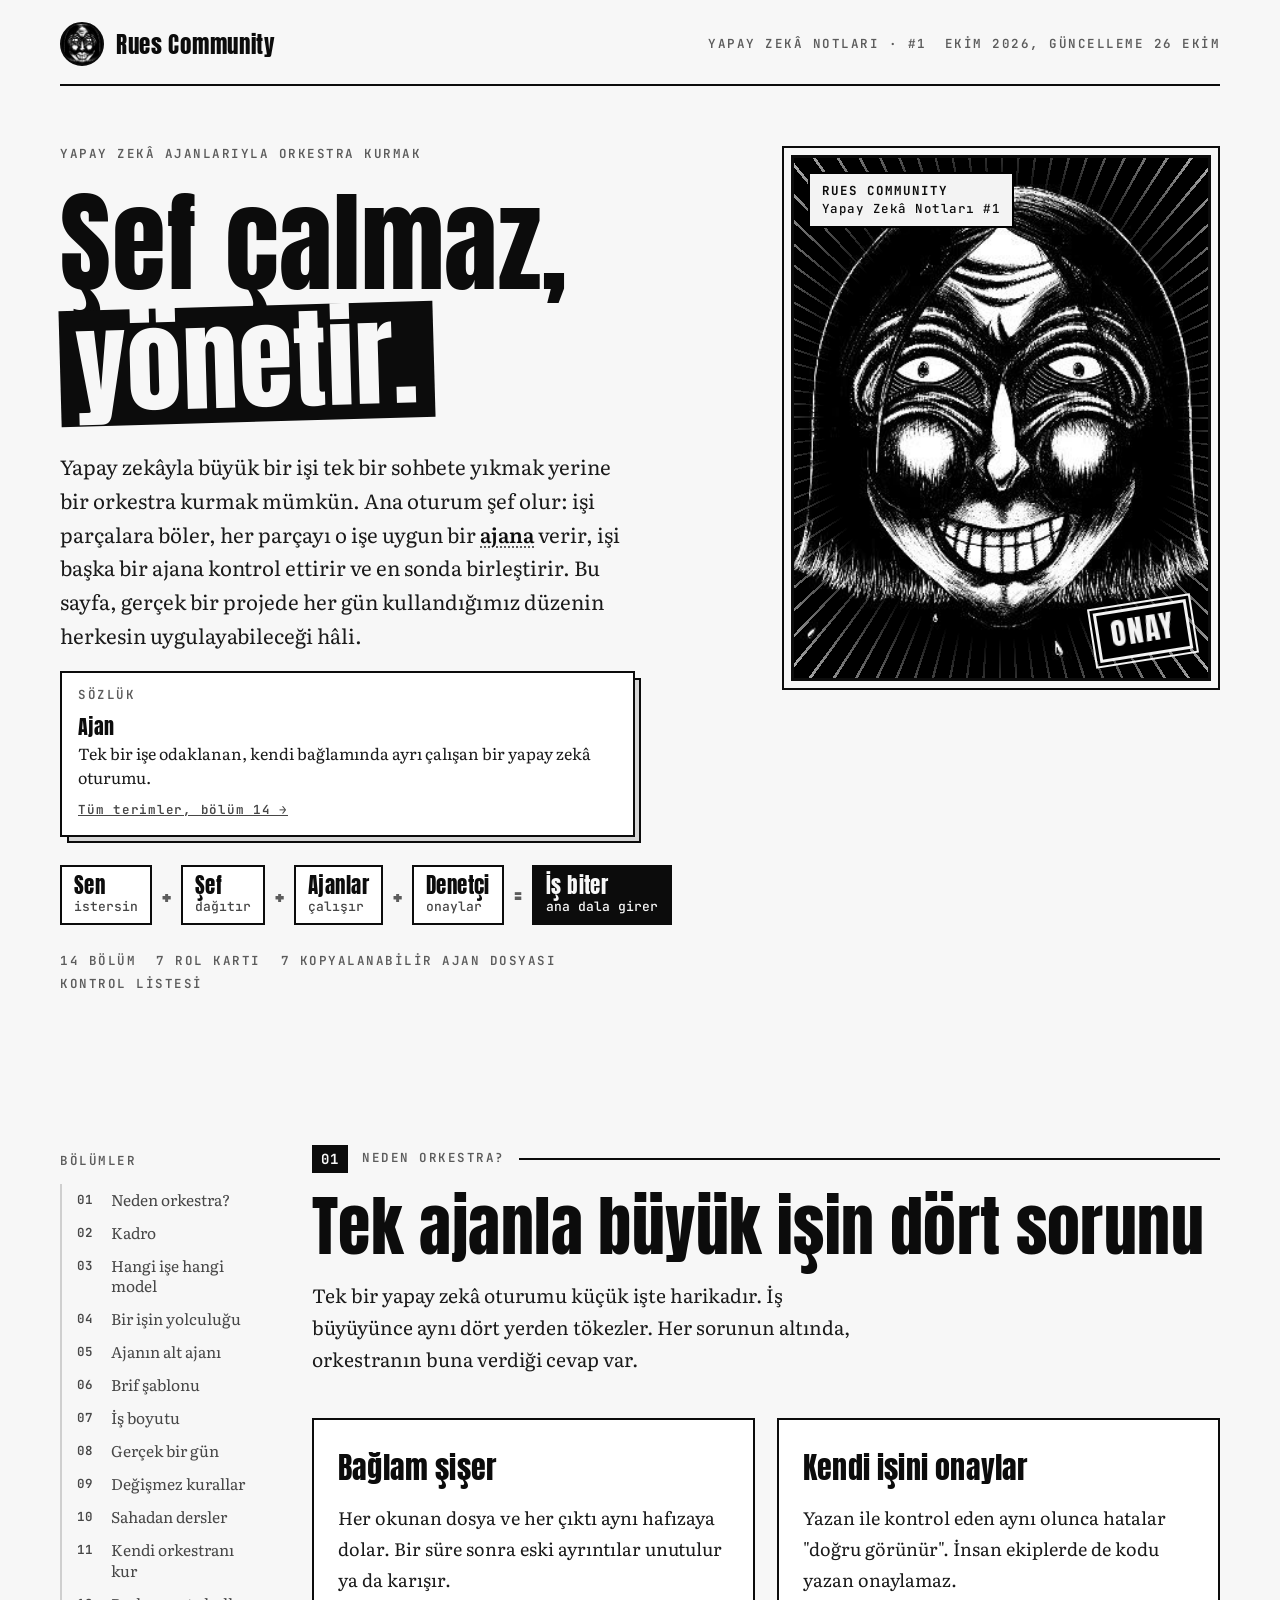
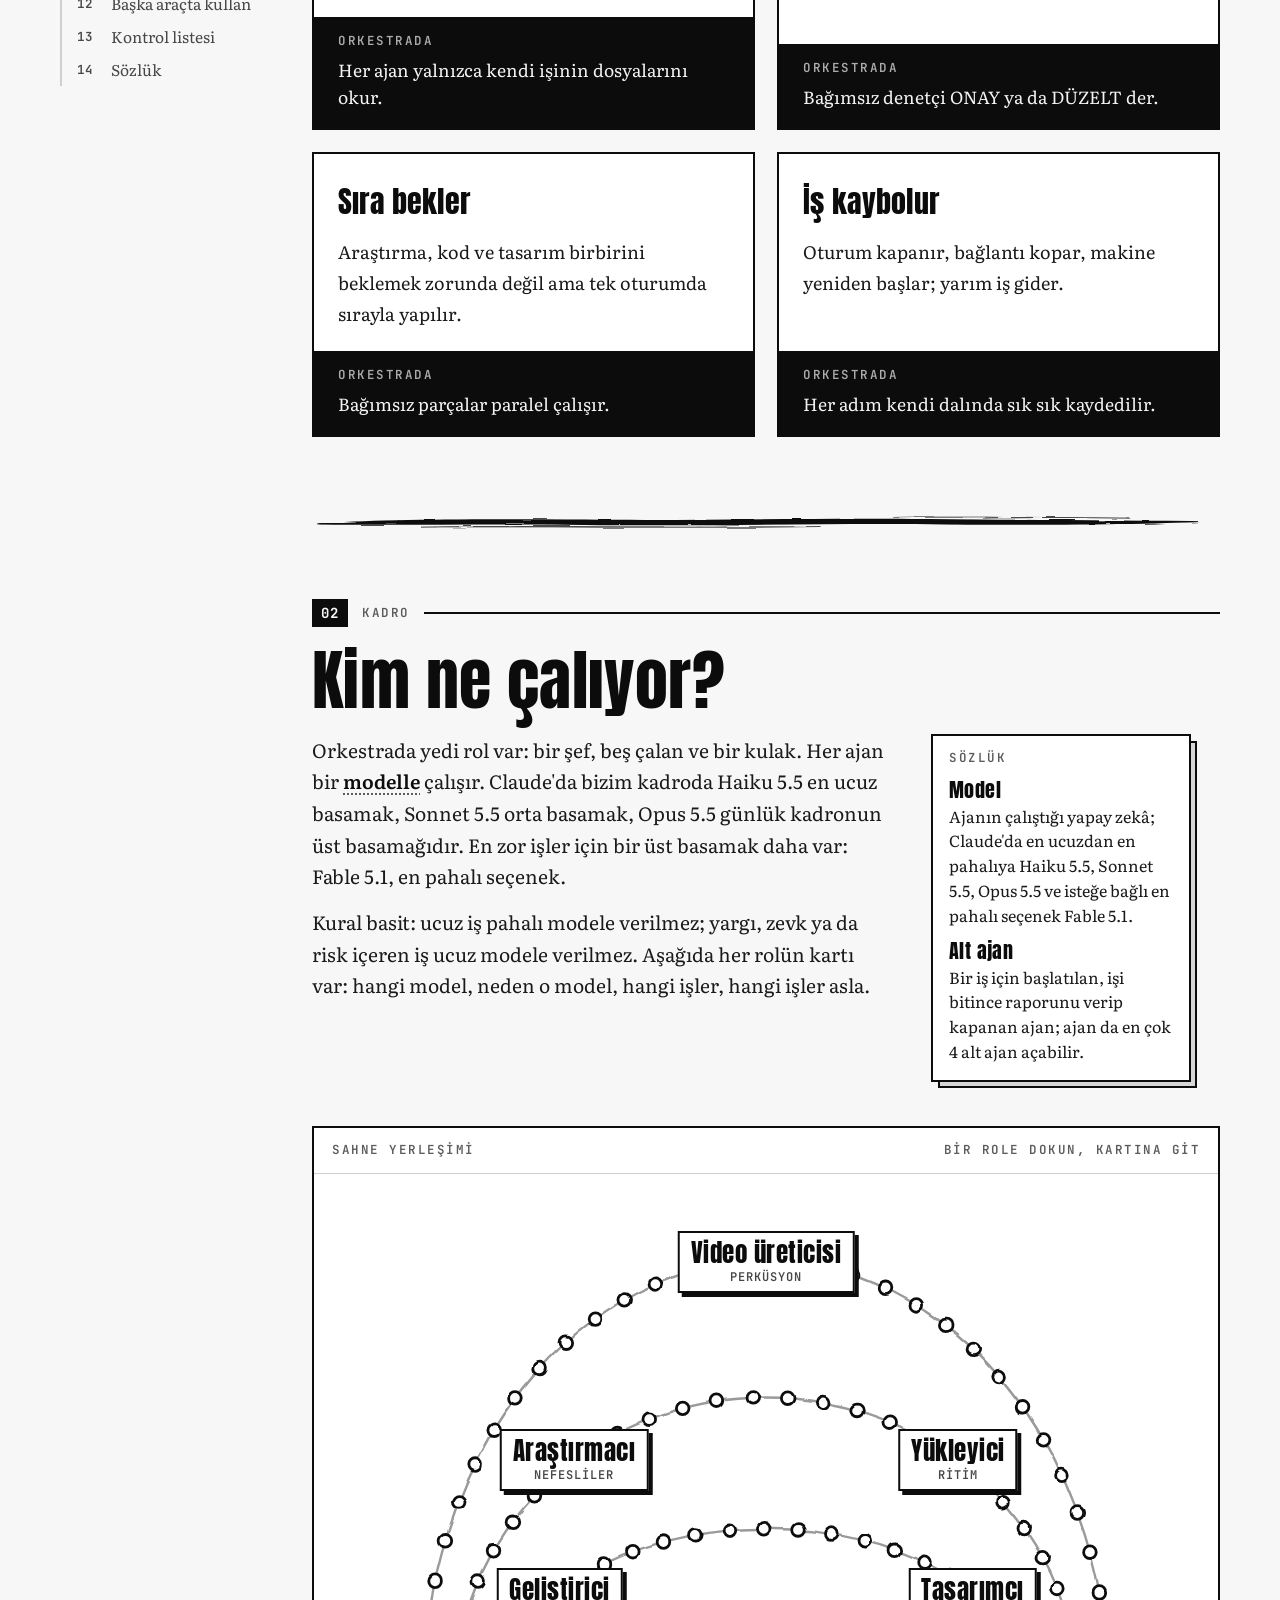
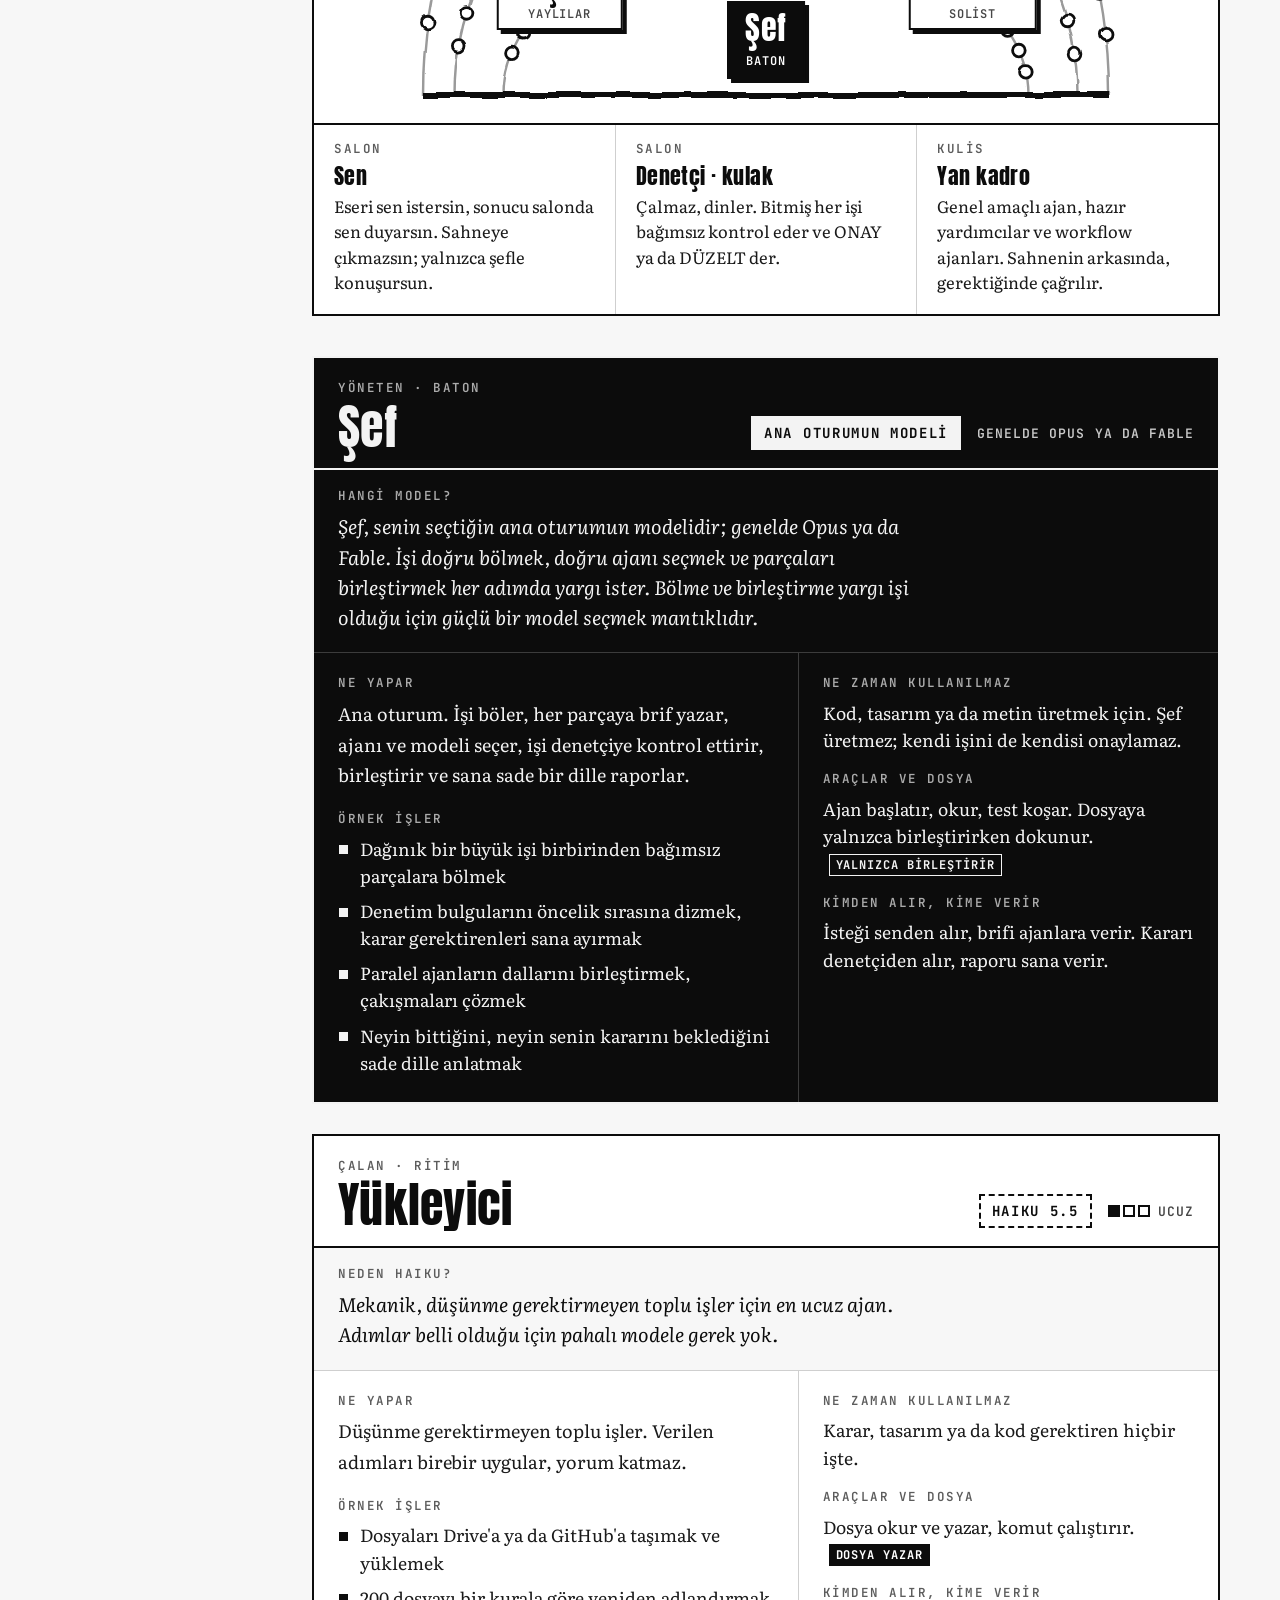
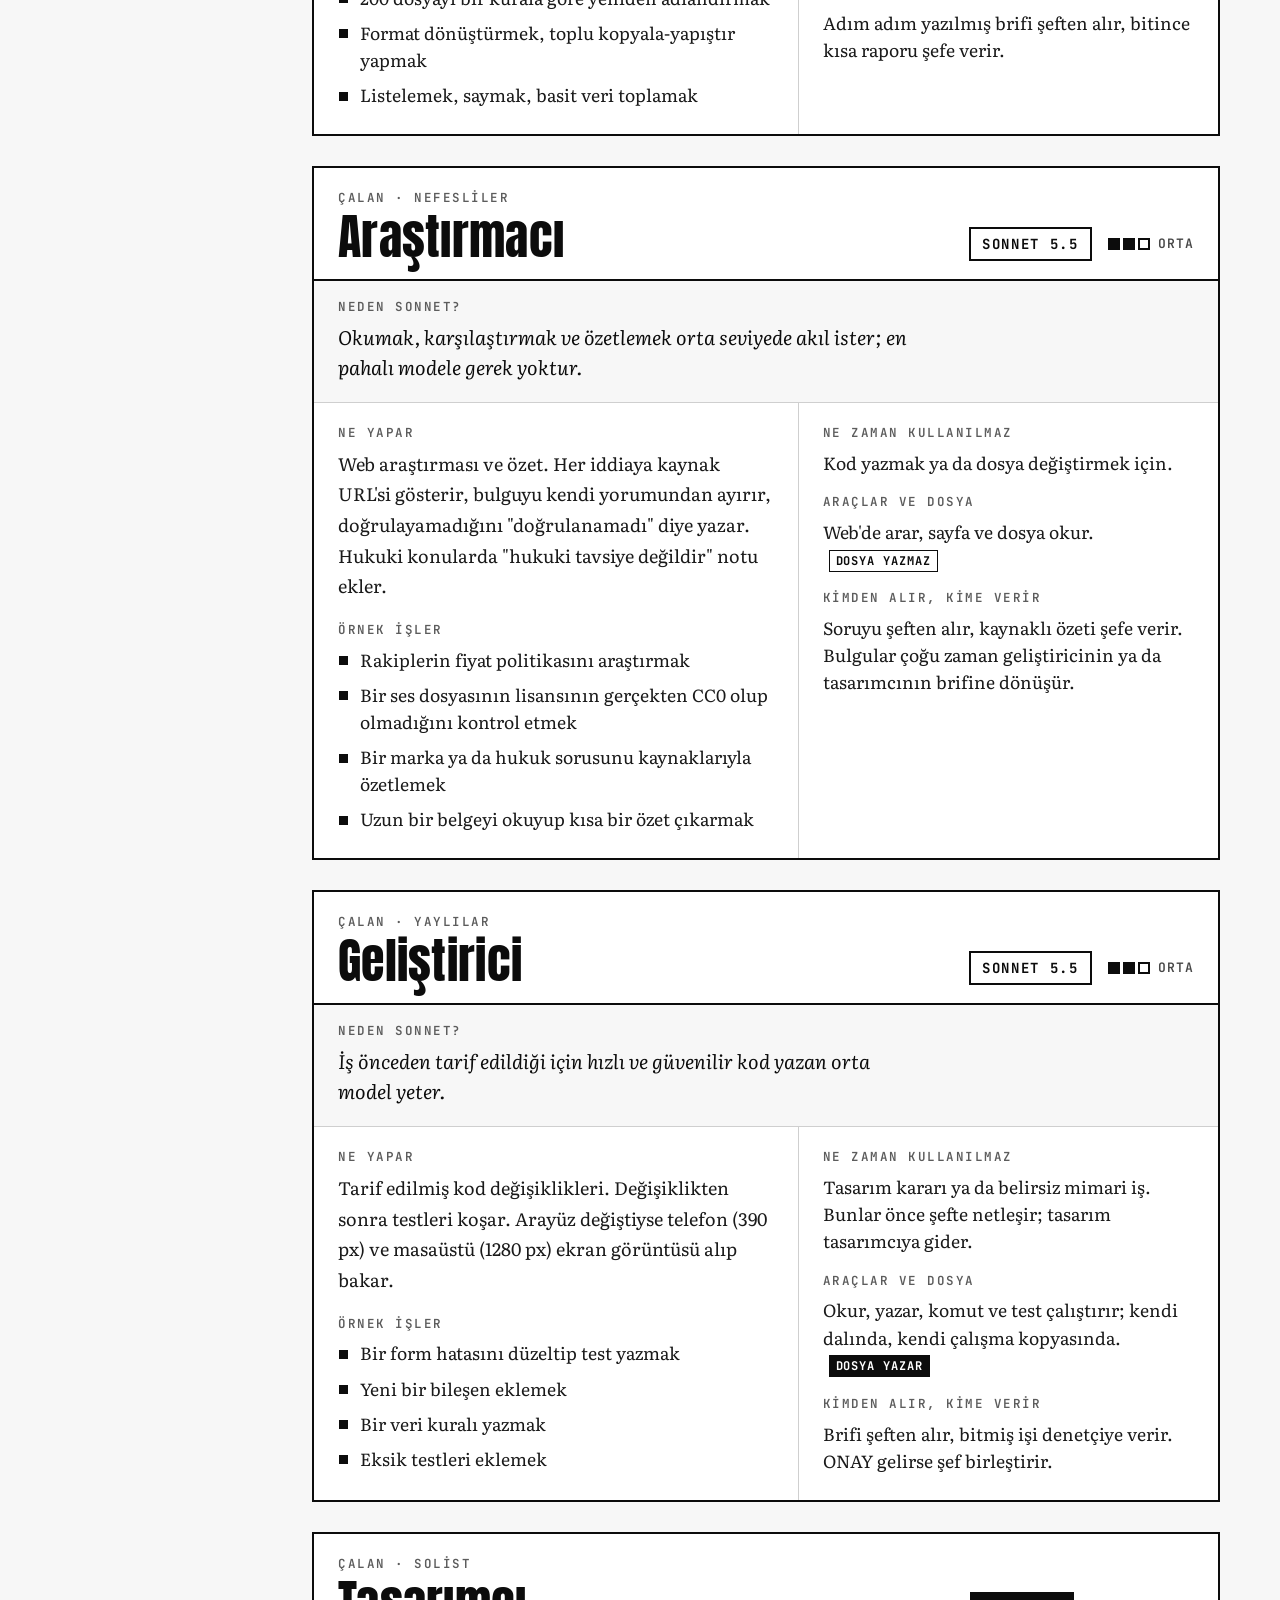
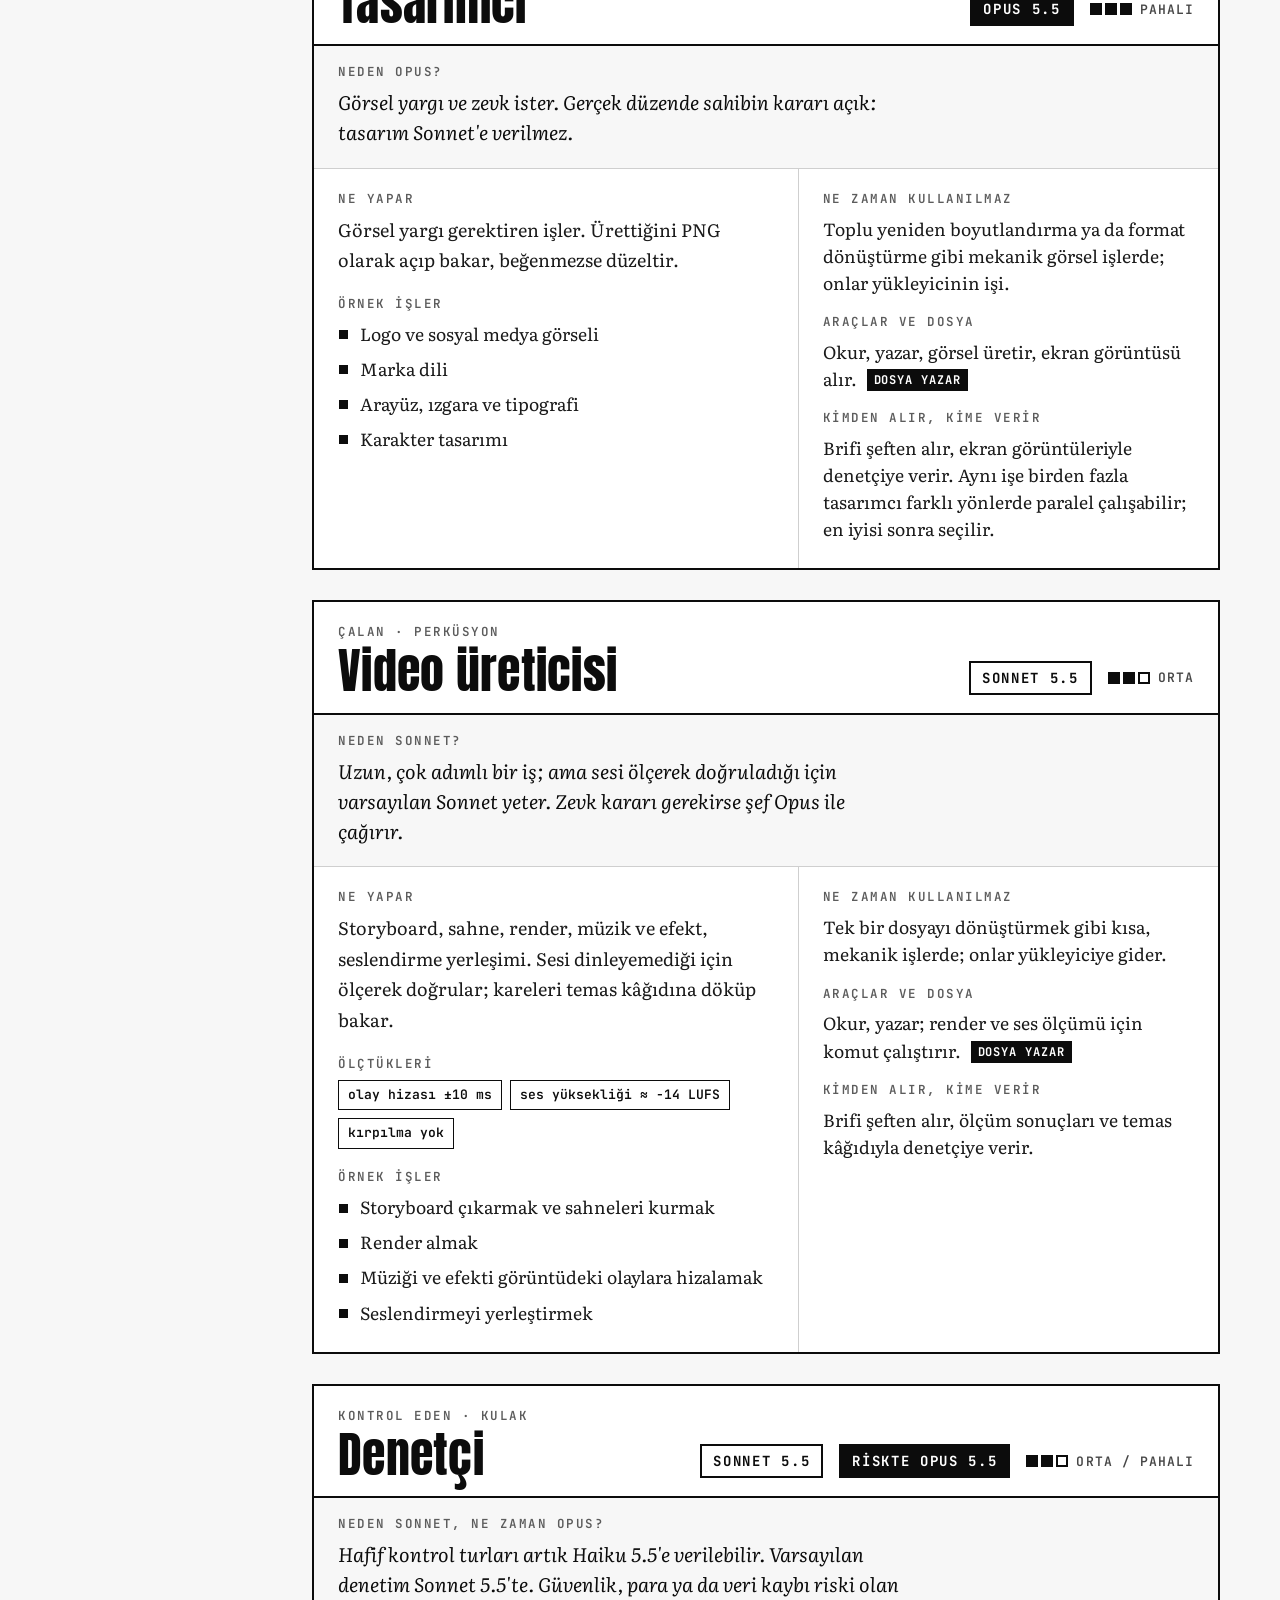
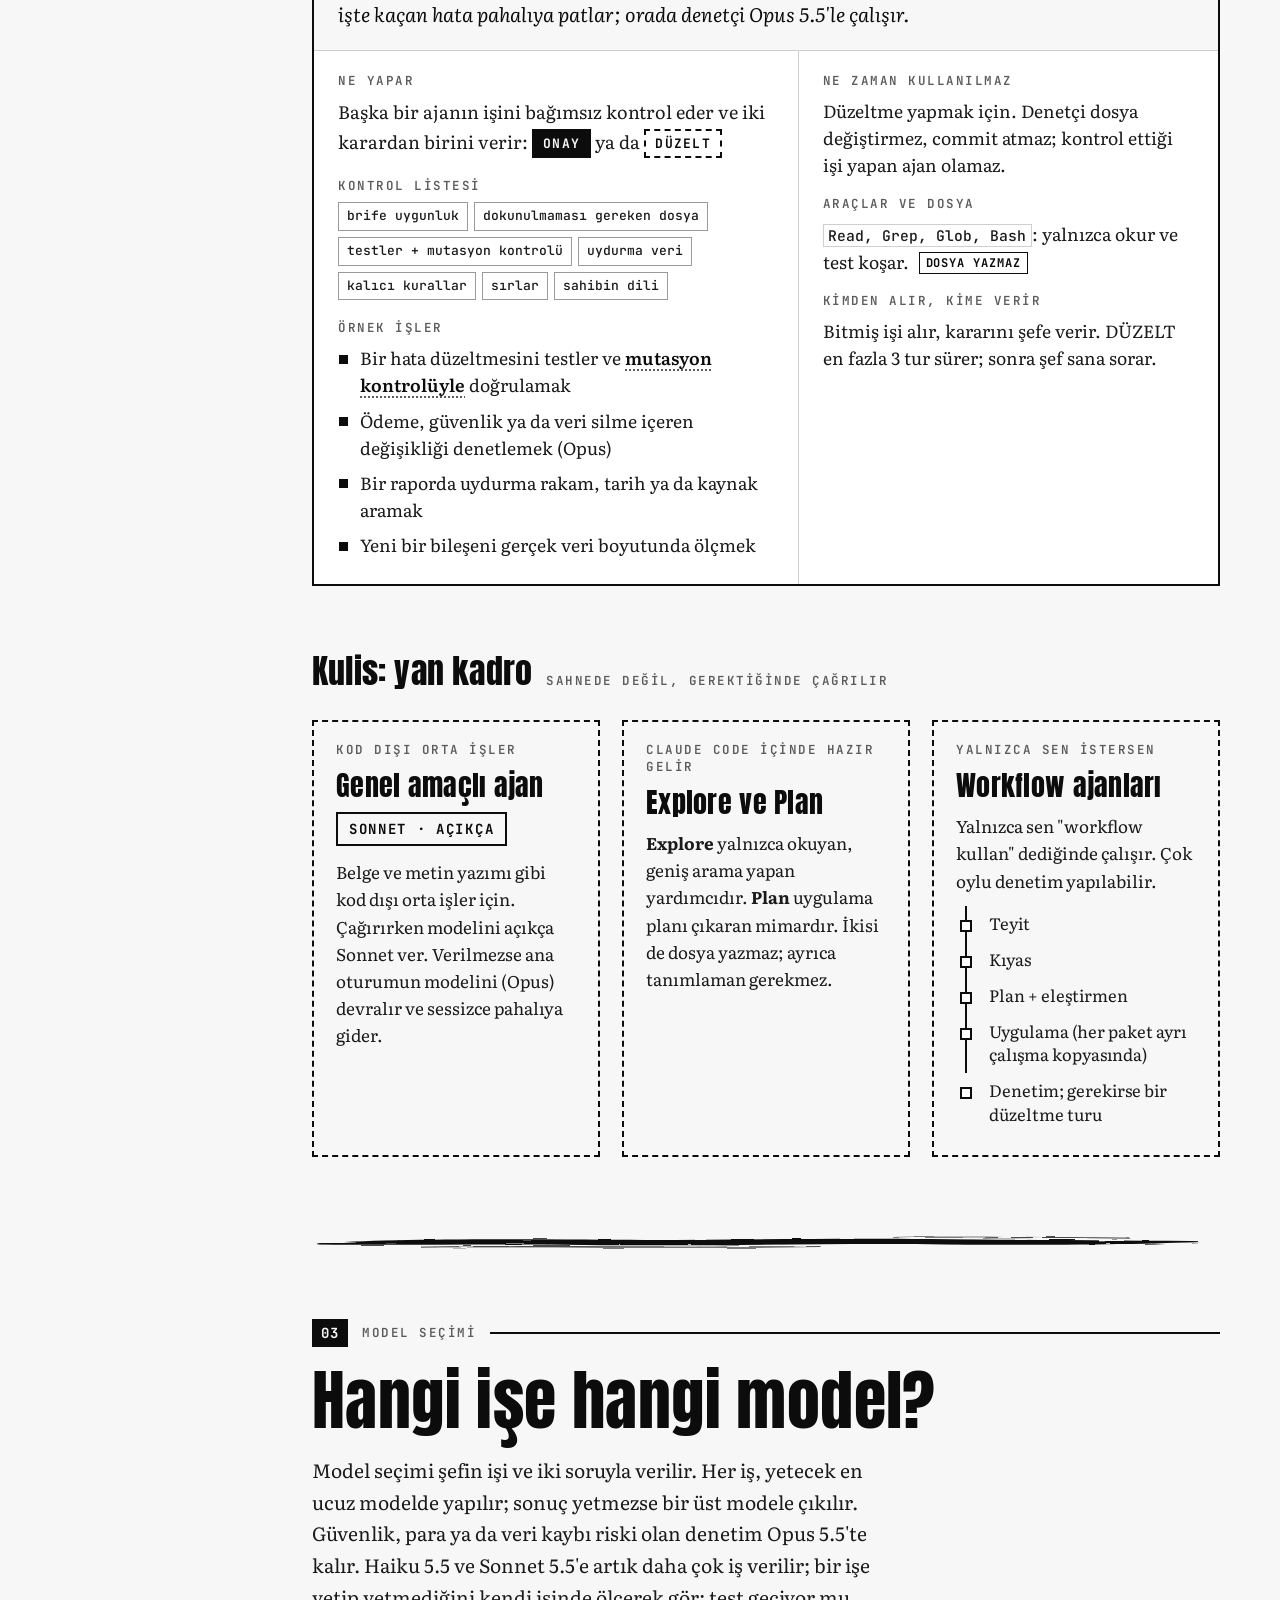
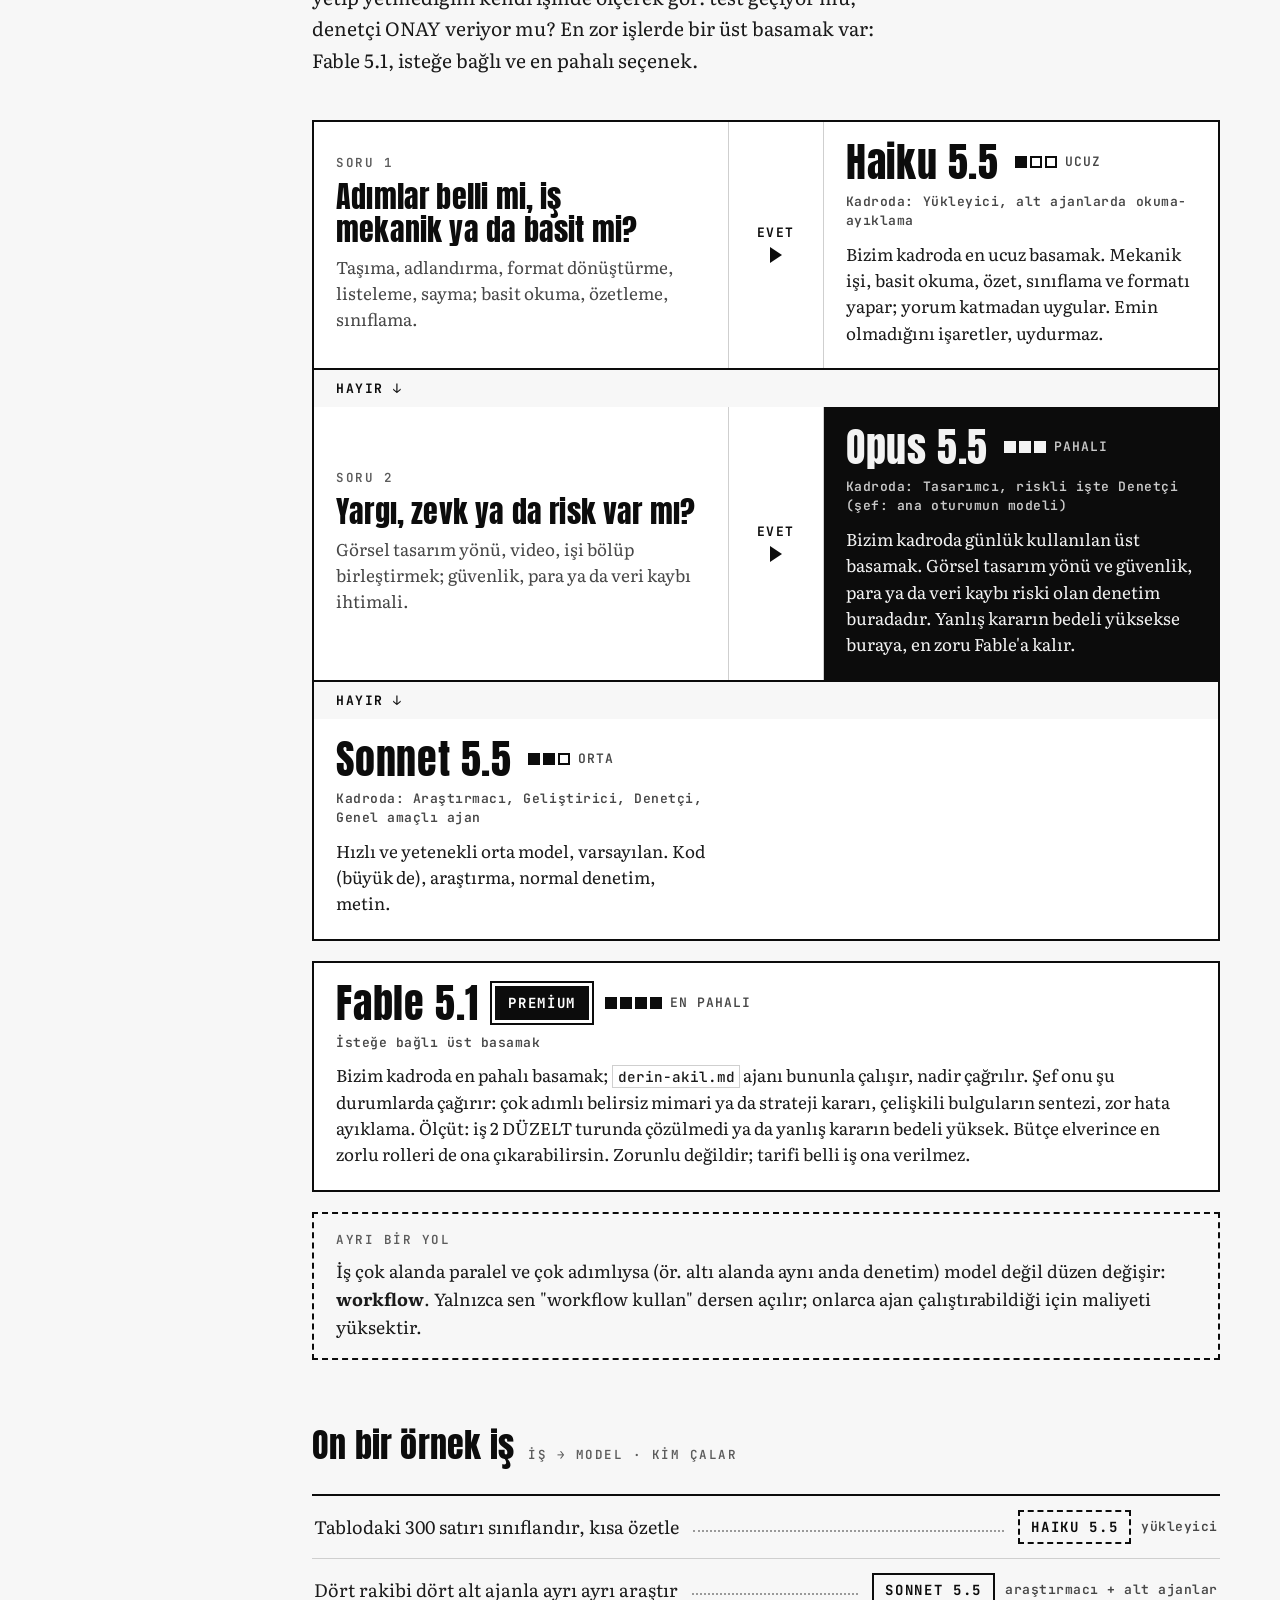
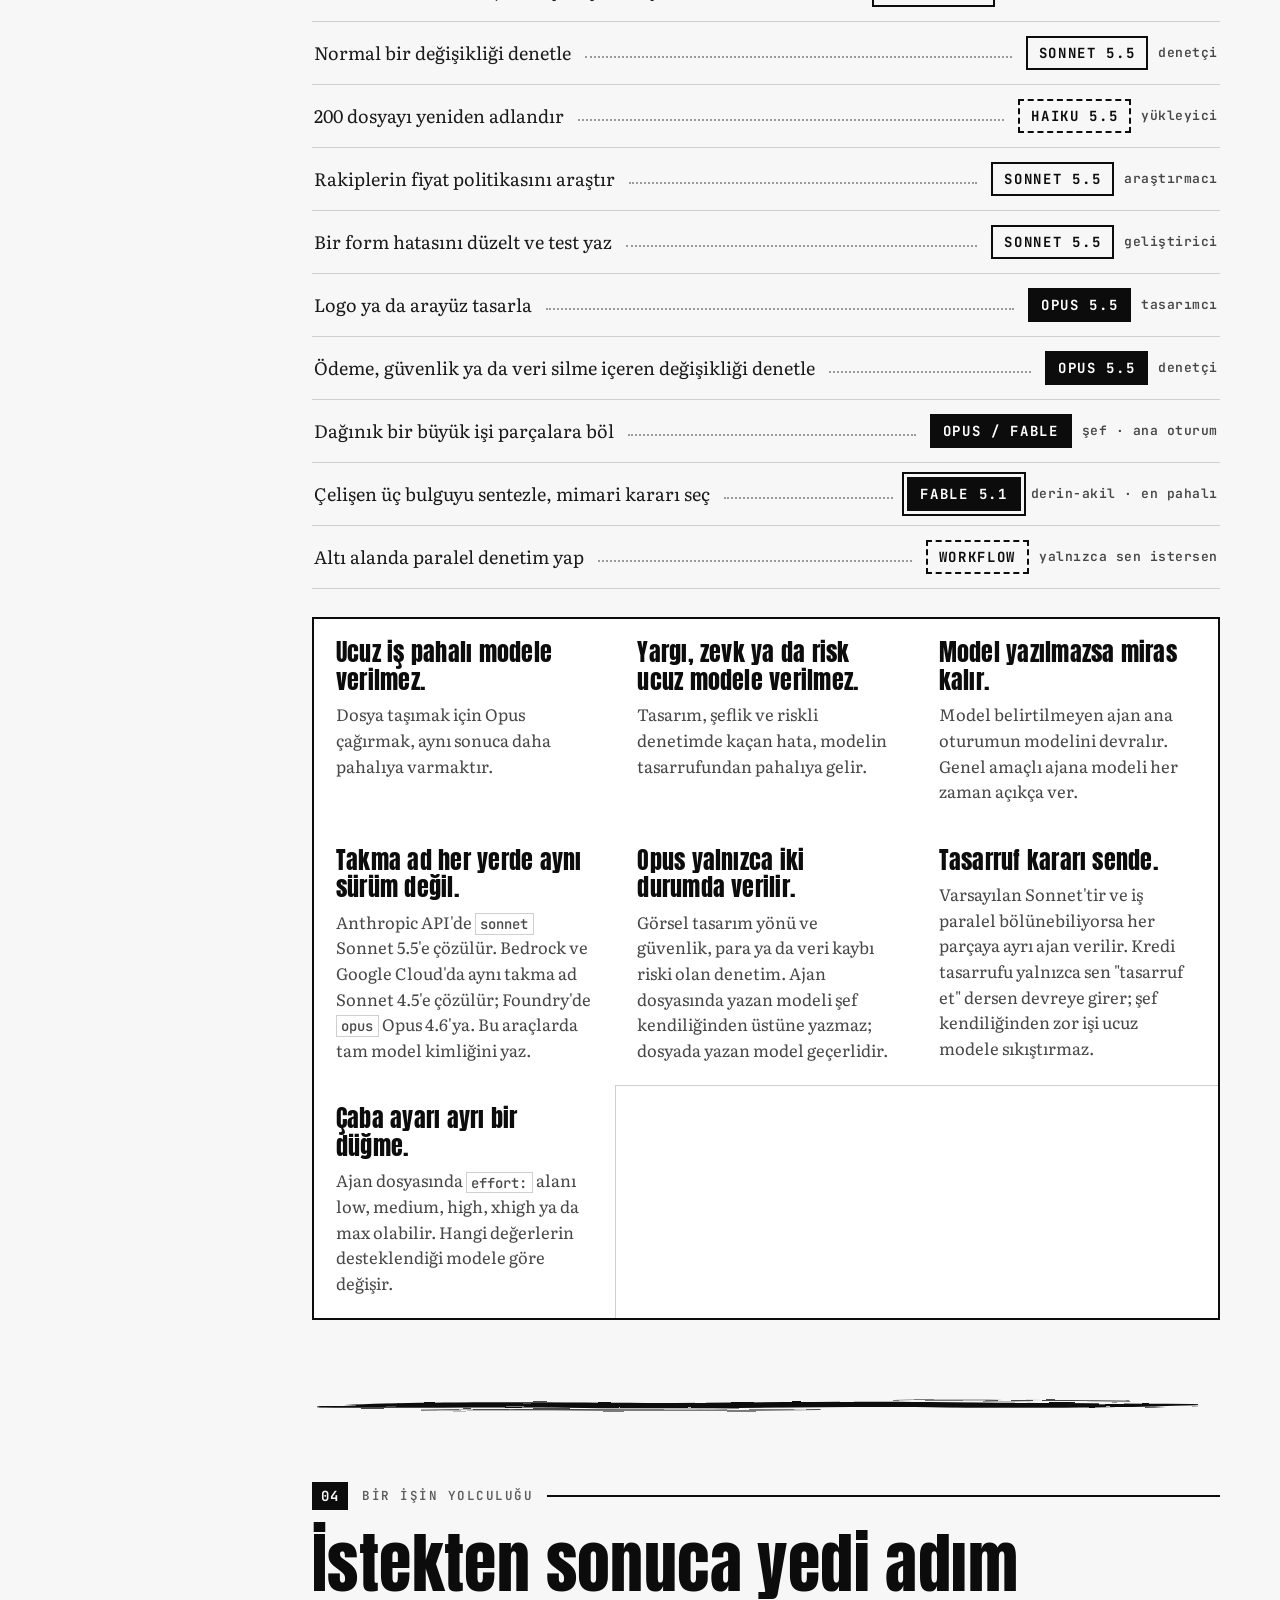
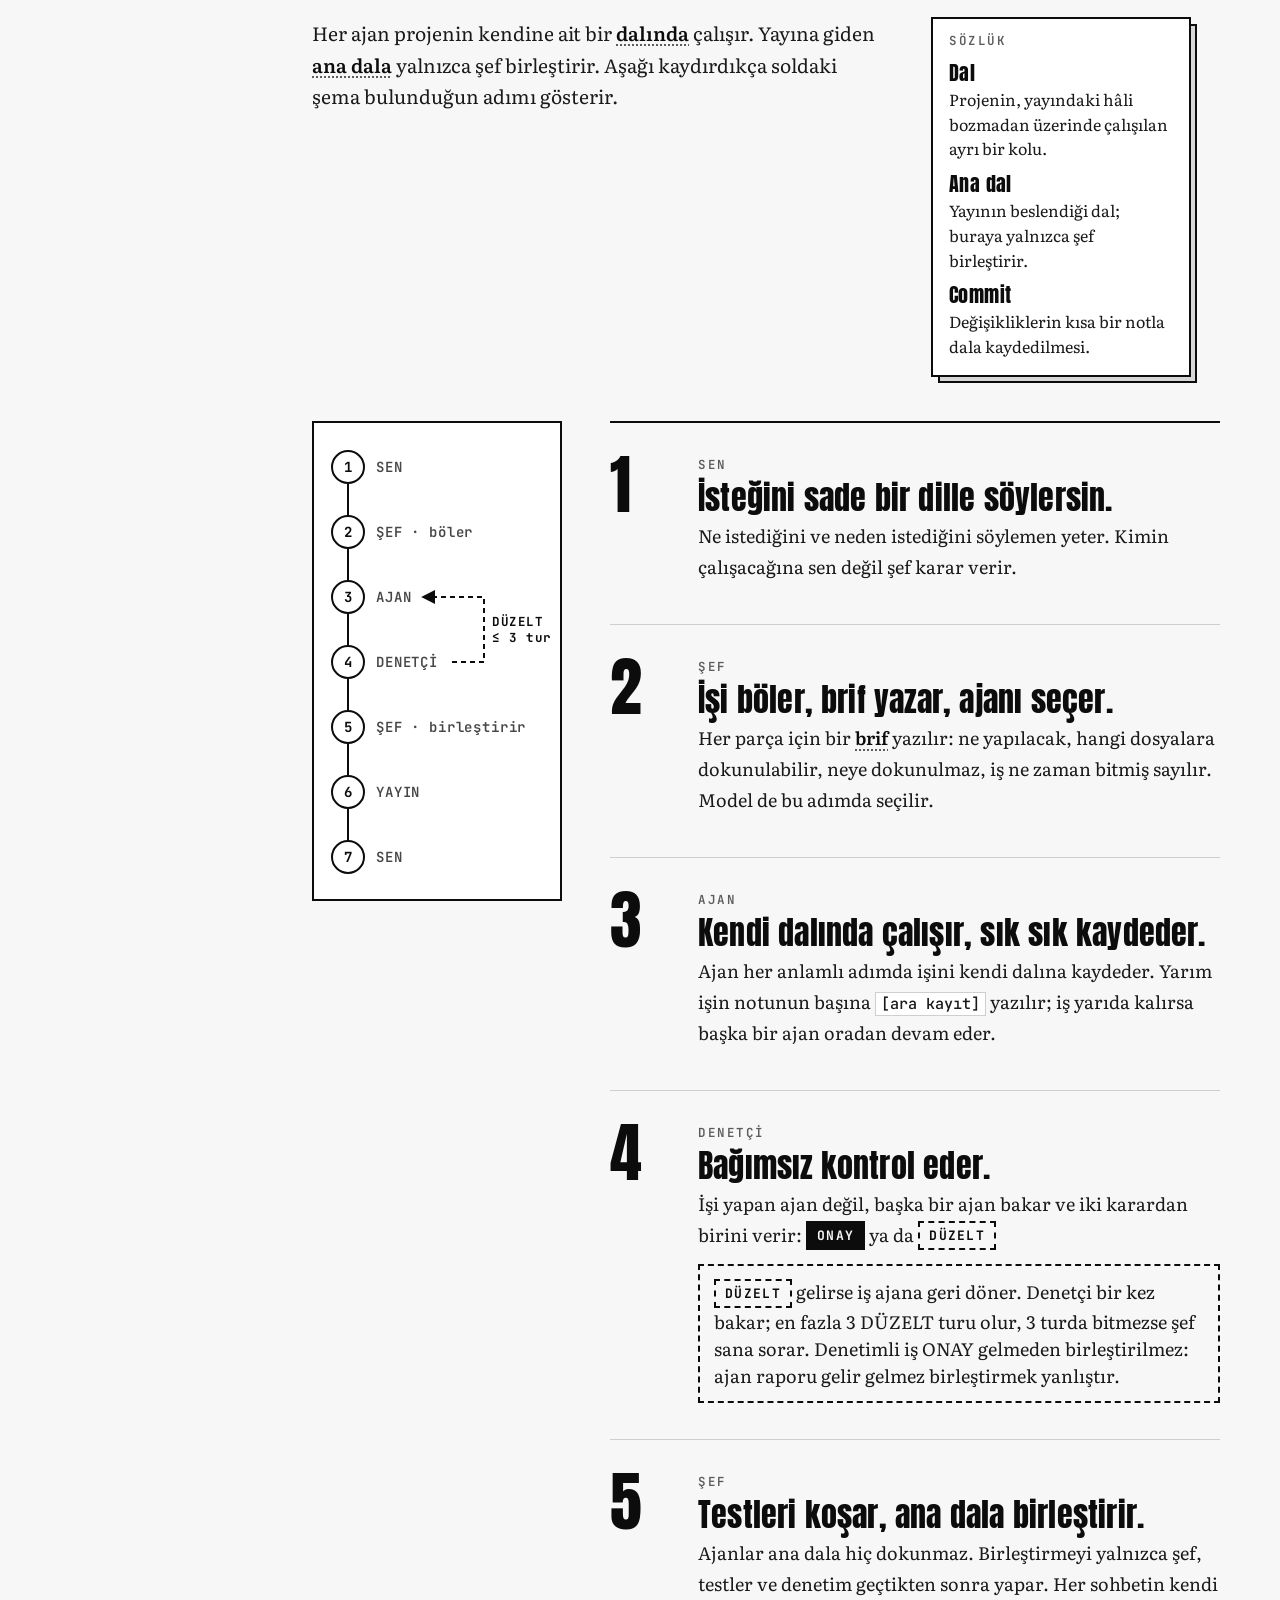
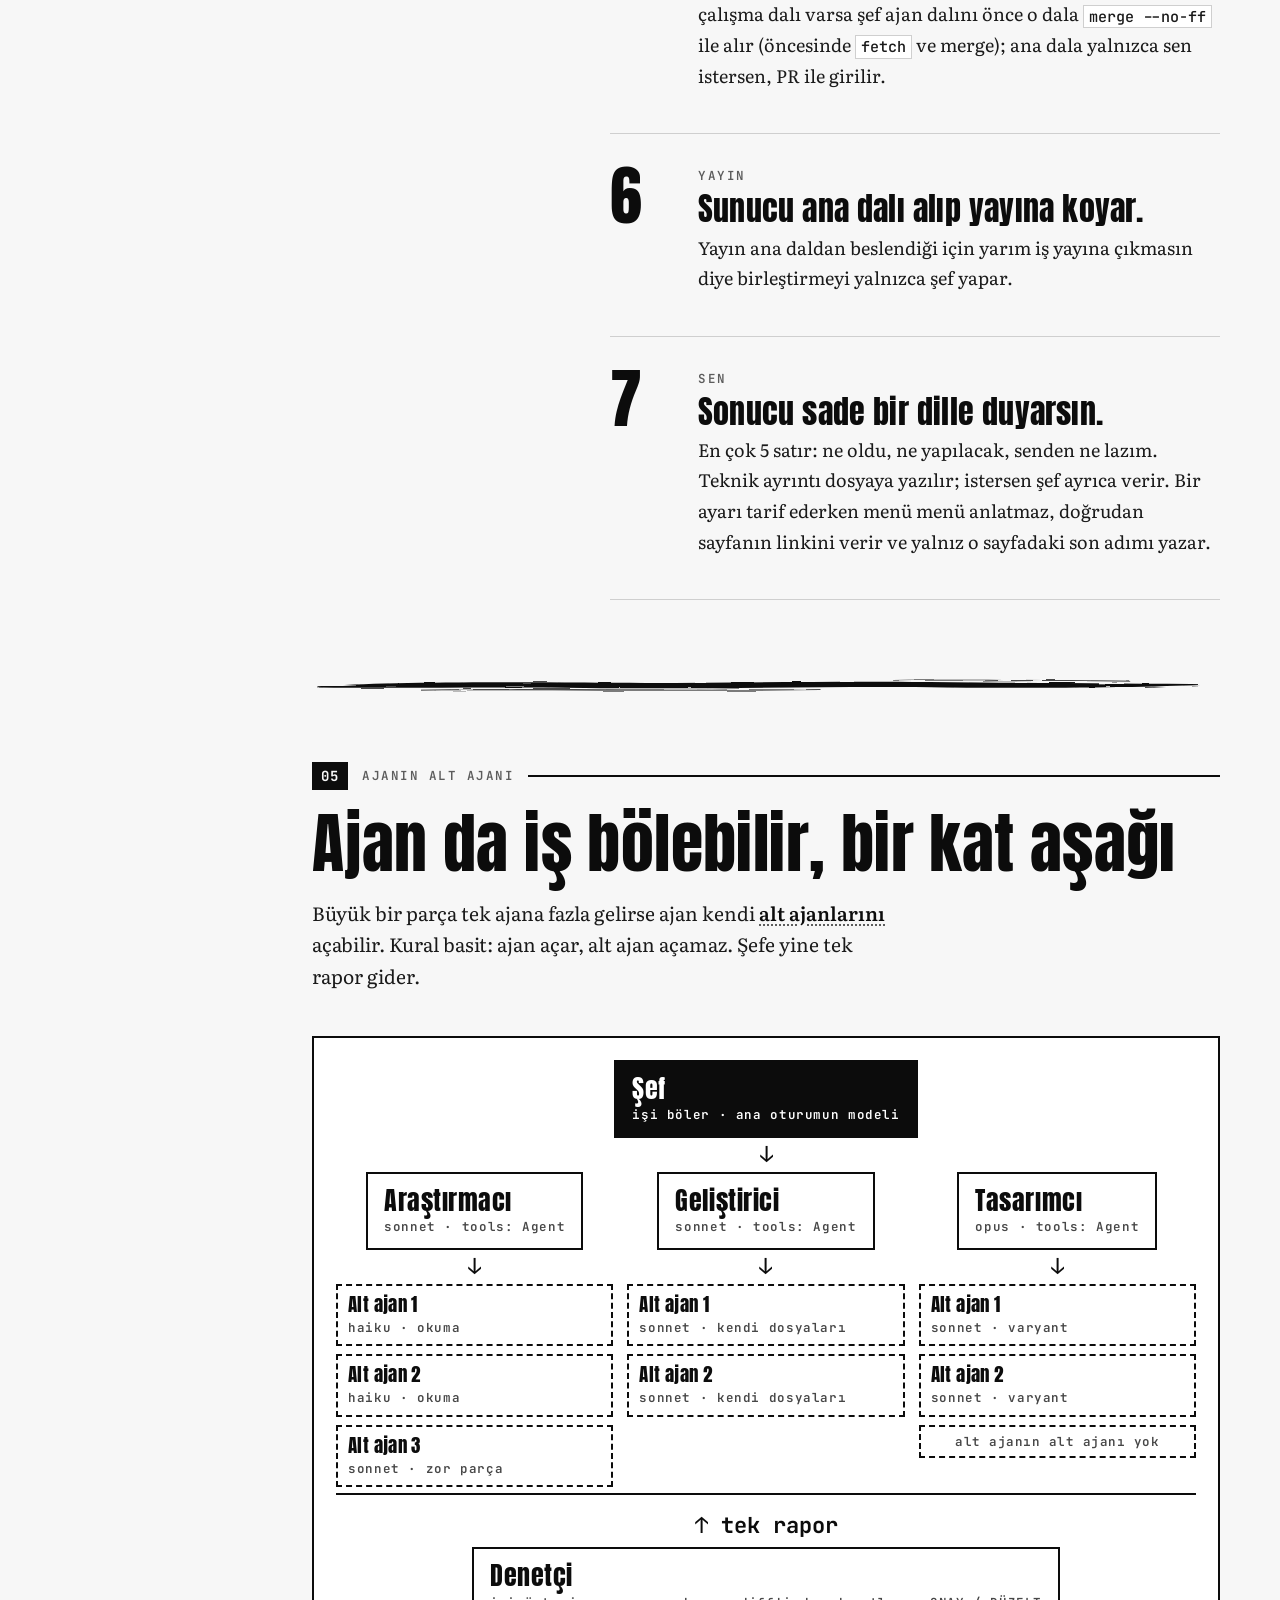
==== commit de783f54: "SEO temeli: title, description, canonical, OG, JSON-LD, robots, sitemap, İçerikler bölümü, defer+SRI" ====
--- a/icerikler/01-yapay-zeka-orkestrasi/index.html
+++ b/icerikler/01-yapay-zeka-orkestrasi/index.html
@@ -3,8 +3,17 @@
 <head>
 <meta charset="utf-8">
 <meta name="viewport" content="width=device-width,initial-scale=1,viewport-fit=cover">
-<meta name="description" content="Rues Community Yapay Zekâ Notları #1: yapay zekâ ajanlarıyla şef, uzman ajanlar ve bağımsız denetçiden oluşan bir orkestra kurma rehberi.">
-<title>Yapay Zekâ Orkestrası</title>
+  <title>Yapay Zekâ Orkestrası · Rues Community</title>
+  <meta name="description" content="Yapay zekâ ajanlarıyla şef, uzman ajanlar ve bağımsız denetçiden oluşan bir orkestra kurma rehberi: model görev tablosu, ajan dosyaları, saha dersleri.">
+  <link rel="canonical" href="https://ruesandora.github.io/RuesCommunity/icerikler/01-yapay-zeka-orkestrasi/">
+  <meta property="og:title" content="Yapay Zekâ Orkestrası · Rues Community">
+  <meta property="og:description" content="Yapay zekâ ajanlarıyla şef, uzman ajanlar ve bağımsız denetçiden oluşan bir orkestra kurma rehberi: model görev tablosu, ajan dosyaları, saha dersleri.">
+  <meta property="og:type" content="article">
+  <meta property="og:url" content="https://ruesandora.github.io/RuesCommunity/icerikler/01-yapay-zeka-orkestrasi/">
+  <meta property="og:site_name" content="Rues Community">
+  <meta property="og:locale" content="tr_TR">
+  <meta name="twitter:card" content="summary">
+  <script type="application/ld+json">{"@context": "https://schema.org", "@type": "Article", "headline": "Yapay Zekâ Orkestrası", "inLanguage": "tr", "datePublished": "2026-10-17", "dateModified": "2026-10-26", "mainEntityOfPage": "https://ruesandora.github.io/RuesCommunity/icerikler/01-yapay-zeka-orkestrasi/", "author": {"@type": "Organization", "name": "Rues Community", "url": "https://ruesandora.github.io/RuesCommunity/"}, "publisher": {"@type": "Organization", "name": "Rues Community", "url": "https://ruesandora.github.io/RuesCommunity/"}}</script>
 <link rel="preconnect" href="https://fonts.googleapis.com">
 <link rel="preconnect" href="https://fonts.gstatic.com" crossorigin>
 <link rel="stylesheet" href="https://fonts.googleapis.com/css2?family=Anton&family=JetBrains+Mono:wght@500;600;700&family=Literata:ital,opsz,wght@0,7..72,400;0,7..72,600;1,7..72,400&display=swap">
@@ -394,6 +403,17 @@
 
 /* 09 Dersler */
 .dersler{display:grid;gap:24px}
+.kilitler{margin-top:56px}
+.kilitler .hatalar{margin-top:8px}
+.kilitler .hatalar li{font-size:17px}
+.kilit-kodlar{display:grid;gap:20px;min-width:0}
+.komsular{display:grid;gap:14px;margin-top:44px}
+.komsular ol{list-style:none;margin:0;display:grid;grid-template-columns:minmax(0,1fr);border-top:2px solid var(--murekkep);counter-reset:k}
+.komsular li{counter-increment:k;display:grid;gap:6px;align-content:start;padding:16px 0 18px;border-bottom:1px solid var(--cizgi)}
+.komsular li b{font:400 26px/1.1 var(--f-baslik);color:var(--murekkep);display:flex;align-items:baseline;gap:10px}
+.komsular li b::before{content:counter(k,decimal-leading-zero);font:700 13px/1 var(--f-mono);letter-spacing:.06em;color:var(--panel);background:var(--murekkep);padding:5px 7px}
+.komsular li span{font-size:17px;line-height:1.55;color:var(--metin)}
+@media (min-width:820px){.komsular ol{grid-template-columns:repeat(4,minmax(0,1fr));gap:0 24px}}
 .ders{border:2px solid var(--murekkep);background:var(--panel);scroll-margin-top:24px}
 .ders-bas{display:flex;align-items:center;gap:14px;padding:16px 22px;border-bottom:2px solid var(--murekkep)}
 .ders-bas .no{flex:none;font:700 13px/1 var(--f-mono);letter-spacing:.06em;color:var(--panel);background:var(--murekkep);padding:6px 8px}
@@ -514,7 +534,7 @@
 
 <header class="ust">
   <a class="marka" href="#baslik"><span class="avatar" aria-hidden="true"></span>Rues Community</a>
-  <div class="ust-sag"><span class="etiket">Yapay Zekâ Notları · #1</span><span class="etiket">Ekim 2026</span><span class="etiket">Son güncelleme: 30 Ekim 2026</span></div>
+  <div class="ust-sag"><span class="etiket">Yapay Zekâ Notları · #1</span><span class="etiket">Ekim 2026, güncelleme 26 Ekim</span></div>
 </header>
 
 <section class="acilis" aria-labelledby="baslik">
@@ -530,7 +550,7 @@
     <aside class="kenar" aria-label="Sözlük notu">
       <span class="etiket">Sözlük</span>
       <dl><div><dt>Ajan</dt><dd>Tek bir işe odaklanan, kendi bağlamında ayrı çalışan bir yapay zekâ oturumu.</dd></div></dl>
-      <a href="#sozluk">Tüm terimler, bölüm 17 →</a>
+      <a href="#sozluk">Tüm terimler, bölüm 14 →</a>
     </aside>
   </div>
   <ol class="denklem" aria-label="Sen istersin, şef dağıtır, ajanlar çalışır, denetçi onaylar; sonuç: iş biter.">
@@ -540,7 +560,7 @@
     <li><b>Denetçi</b><span>onaylar</span></li><li class="op" aria-hidden="true">=</li>
     <li class="sonuc"><b>İş biter</b><span>ana dala girer</span></li>
   </ol>
-  <p class="kunye"><span class="etiket">17 bölüm</span><span class="etiket">7 rol kartı</span><span class="etiket">7 kopyalanabilir ajan dosyası</span><span class="etiket">Kontrol listesi</span></p>
+  <p class="kunye"><span class="etiket">14 bölüm</span><span class="etiket">7 rol kartı</span><span class="etiket">7 kopyalanabilir ajan dosyası</span><span class="etiket">Kontrol listesi</span></p>
 </section>
 
 <nav class="icindekiler" aria-label="İçindekiler">
@@ -555,14 +575,11 @@
     <li><a href="#boyut"><span>07</span><span>İş boyutuna göre kadro</span></a></li>
     <li><a href="#gun"><span>08</span><span>Gerçek bir gün</span></a></li>
     <li><a href="#kurallar"><span>09</span><span>Değişmez kurallar</span></a></li>
-    <li><a href="#sefkontrol"><span>10</span><span>Denetim ve şefin kontrolü</span></a></li>
-    <li><a href="#sahibe"><span>11</span><span>Sahibe nasıl yazılır</span></a></li>
-    <li><a href="#kanal"><span>12</span><span>Dış ajan kanalı</span></a></li>
-    <li><a href="#dersler"><span>13</span><span>Sahadan dersler</span></a></li>
-    <li><a href="#kur"><span>14</span><span>Kendi orkestranı kur</span></a></li>
-    <li><a href="#baska"><span>15</span><span>Başka araçta kullan</span></a></li>
-    <li><a href="#liste"><span>16</span><span>Başlangıç kontrol listesi</span></a></li>
-    <li><a href="#sozluk"><span>17</span><span>Sözlük</span></a></li>
+    <li><a href="#dersler"><span>10</span><span>Sahadan dersler</span></a></li>
+    <li><a href="#kur"><span>11</span><span>Kendi orkestranı kur</span></a></li>
+    <li><a href="#baska"><span>12</span><span>Başka araçta kullan</span></a></li>
+    <li><a href="#liste"><span>13</span><span>Başlangıç kontrol listesi</span></a></li>
+    <li><a href="#sozluk"><span>14</span><span>Sözlük</span></a></li>
   </ol>
 </nav>
 
@@ -579,14 +596,11 @@
     <li><a href="#boyut"><span>07</span><span>İş boyutu</span></a></li>
     <li><a href="#gun"><span>08</span><span>Gerçek bir gün</span></a></li>
     <li><a href="#kurallar"><span>09</span><span>Değişmez kurallar</span></a></li>
-    <li><a href="#sefkontrol"><span>10</span><span>Şefin kontrolü</span></a></li>
-    <li><a href="#sahibe"><span>11</span><span>Sahibe yazım</span></a></li>
-    <li><a href="#kanal"><span>12</span><span>Dış ajan kanalı</span></a></li>
-    <li><a href="#dersler"><span>13</span><span>Sahadan dersler</span></a></li>
-    <li><a href="#kur"><span>14</span><span>Kendi orkestranı kur</span></a></li>
-    <li><a href="#baska"><span>15</span><span>Başka araçta kullan</span></a></li>
-    <li><a href="#liste"><span>16</span><span>Kontrol listesi</span></a></li>
-    <li><a href="#sozluk"><span>17</span><span>Sözlük</span></a></li>
+    <li><a href="#dersler"><span>10</span><span>Sahadan dersler</span></a></li>
+    <li><a href="#kur"><span>11</span><span>Kendi orkestranı kur</span></a></li>
+    <li><a href="#baska"><span>12</span><span>Başka araçta kullan</span></a></li>
+    <li><a href="#liste"><span>13</span><span>Kontrol listesi</span></a></li>
+    <li><a href="#sozluk"><span>14</span><span>Sözlük</span></a></li>
   </ol>
 </nav>
 
@@ -782,9 +796,9 @@
     <article class="rol" id="rol-video" aria-labelledby="r-vid">
       <header class="rol-bas">
         <div class="rol-ad"><span class="etiket">Çalan · perküsyon</span><h3 id="r-vid">Video üreticisi</h3></div>
-        <div class="rol-rozet"><span class="model opus">Opus 5.5</span><span class="maliyet"><span class="metre" aria-hidden="true"><i class="d"></i><i class="d"></i><i class="d"></i></span>pahalı</span></div>
+        <div class="rol-rozet"><span class="model">Sonnet 5.5</span><span class="maliyet"><span class="metre" aria-hidden="true"><i class="d"></i><i class="d"></i><i></i></span>orta</span></div>
       </header>
-      <div class="rol-neden"><span class="etiket">Neden Opus? (istisna)</span><p>Varsayılan model Sonnet, ama video üreticisi bu kuralın tek istisnası ve Opus kalır. Uzun, çok adımlı, zevk ve yargı isteyen bir iş. Sesi dinleyemediği için her şeyi ölçerek doğrular.</p></div>
+      <div class="rol-neden"><span class="etiket">Neden Sonnet?</span><p>Uzun, çok adımlı bir iş; ama sesi ölçerek doğruladığı için varsayılan Sonnet yeter. Zevk kararı gerekirse şef Opus ile çağırır.</p></div>
       <div class="rol-govde">
         <div class="rol-sol">
           <div><span class="etiket">Ne yapar</span><p>Storyboard, sahne, render, müzik ve efekt, seslendirme yerleşimi. Sesi dinleyemediği için ölçerek doğrular; kareleri temas kâğıdına döküp bakar.</p></div>
@@ -809,7 +823,7 @@
         <div class="rol-ad"><span class="etiket">Kontrol eden · kulak</span><h3 id="r-den">Denetçi</h3></div>
         <div class="rol-rozet"><span class="model">Sonnet 5.5</span><span class="model opus">Riskte Opus 5.5</span><span class="maliyet"><span class="metre" aria-hidden="true"><i class="d"></i><i class="d"></i><i></i></span>orta / pahalı</span></div>
       </header>
-      <div class="rol-neden"><span class="etiket">Neden Sonnet, ne zaman Opus?</span><p>Hafif kontrol turları artık Haiku 5.5'e verilebilir. Varsayılan denetim Sonnet 5.5'te. Orta işe 1 denetçi bakar. Güvenlik, para ya da veri işinde kaçan hata pahalıya patlar, orada denetçi Opus 5.5'le çalışır.</p></div>
+      <div class="rol-neden"><span class="etiket">Neden Sonnet, ne zaman Opus?</span><p>Hafif kontrol turları artık Haiku 5.5'e verilebilir. Varsayılan denetim Sonnet 5.5'te. Güvenlik, para ya da veri kaybı riski olan işte kaçan hata pahalıya patlar; orada denetçi Opus 5.5'le çalışır.</p></div>
       <div class="rol-govde">
         <div class="rol-sol">
           <div><span class="etiket">Ne yapar</span><p>Başka bir ajanın işini bağımsız kontrol eder ve iki karardan birini verir: <span class="damga onay">ONAY</span> ya da <span class="damga duzelt">DÜZELT</span></p></div>
@@ -826,7 +840,7 @@
         <dl class="rol-sag bilgi">
           <div><dt class="etiket">Ne zaman kullanılmaz</dt><dd>Düzeltme yapmak için. Denetçi dosya değiştirmez, commit atmaz; kontrol ettiği işi yapan ajan olamaz.</dd></div>
           <div><dt class="etiket">Araçlar ve dosya</dt><dd><code>Read, Grep, Glob, Bash</code>: yalnızca okur ve test koşar. <span class="yazar">Dosya yazmaz</span></dd></div>
-          <div><dt class="etiket">Kimden alır, kime verir</dt><dd>Bitmiş işi alır, kararını şefe verir. DÜZELT en fazla 3 tur sürer, sonra karar sahibe gider.</dd></div>
+          <div><dt class="etiket">Kimden alır, kime verir</dt><dd>Bitmiş işi alır, kararını şefe verir. DÜZELT en fazla 3 tur sürer; sonra şef sana sorar.</dd></div>
         </dl>
       </div>
     </article>
@@ -863,7 +877,7 @@
   <header class="bb">
     <p class="bb-no"><span class="no">03</span><span class="etiket">Model seçimi</span></p>
     <h2 id="model-b">Hangi işe hangi model?</h2>
-    <div class="bb-giris"><p>Model seçimi şefin işi ve iki soruyla verilir. Varsayılan Sonnet. Opus yalnız iki durumda verilir: görsel tasarım yönü ve güvenlik, para ya da veri kaybı riski olan denetim. Tek istisna video üreticisidir, o Opus kalır. Her iş, yetecek en ucuz modelde yapılır; sonuç yetmezse bir üst modele çıkılır. Güvenlik, para ya da veri kaybı riski olan denetim Opus 5.5'te kalır. Haiku 5.5 ve Sonnet 5.5'e artık daha çok iş verilir; bir işe yetip yetmediğini kendi işinde ölçerek gör: test geçiyor mu, denetçi ONAY veriyor mu? En zor işlerde bir üst basamak var: Fable 5.1, isteğe bağlı ve en pahalı seçenek.</p></div>
+    <div class="bb-giris"><p>Model seçimi şefin işi ve iki soruyla verilir. Her iş, yetecek en ucuz modelde yapılır; sonuç yetmezse bir üst modele çıkılır. Güvenlik, para ya da veri kaybı riski olan denetim Opus 5.5'te kalır. Haiku 5.5 ve Sonnet 5.5'e artık daha çok iş verilir; bir işe yetip yetmediğini kendi işinde ölçerek gör: test geçiyor mu, denetçi ONAY veriyor mu? En zor işlerde bir üst basamak var: Fable 5.1, isteğe bağlı ve en pahalı seçenek.</p></div>
   </header>
 
   <div class="akis" role="group" aria-label="Model seçimi karar akışı">
@@ -876,7 +890,7 @@
     <div class="akis-satir">
       <div class="soru"><span class="etiket">Soru 2</span><h3>Yargı, zevk ya da risk var mı?</h3><p>Görsel tasarım yönü, video, işi bölüp birleştirmek; güvenlik, para ya da veri kaybı ihtimali.</p></div>
       <p class="yon">EVET</p>
-      <div class="cikti ters"><div class="cikti-ust"><b>Opus 5.5</b><span class="maliyet"><span class="metre" aria-hidden="true"><i class="d"></i><i class="d"></i><i class="d"></i></span>pahalı</span></div><p class="kim">Kadroda: Tasarımcı, riskli işte Denetçi, Video üreticisi (istisna) · şef: ana oturumun modeli</p><p>Bizim kadroda günlük kullanılan üst basamak. Görsel tasarım yönü ve güvenlik, para ya da veri kaybı riski olan denetim buradadır. Yanlış kararın bedeli yüksekse buraya, en zoru Fable'a kalır.</p></div>
+      <div class="cikti ters"><div class="cikti-ust"><b>Opus 5.5</b><span class="maliyet"><span class="metre" aria-hidden="true"><i class="d"></i><i class="d"></i><i class="d"></i></span>pahalı</span></div><p class="kim">Kadroda: Tasarımcı, riskli işte Denetçi (şef: ana oturumun modeli)</p><p>Bizim kadroda günlük kullanılan üst basamak. Görsel tasarım yönü ve güvenlik, para ya da veri kaybı riski olan denetim buradadır. Yanlış kararın bedeli yüksekse buraya, en zoru Fable'a kalır.</p></div>
     </div>
     <p class="yon asagi">HAYIR ↓</p>
     <div class="akis-satir" style="border-bottom:0">
@@ -886,7 +900,7 @@
   <div class="prem-not"><div class="cikti"><div class="cikti-ust"><b>Fable 5.1</b><span class="model fable">Premium</span><span class="maliyet"><span class="metre" aria-hidden="true"><i class="d"></i><i class="d"></i><i class="d"></i><i class="d"></i></span>en pahalı</span></div><p class="kim">İsteğe bağlı üst basamak</p><p>Bizim kadroda en pahalı basamak; <code>derin-akil.md</code> ajanı bununla çalışır, nadir çağrılır. Şef onu şu durumlarda çağırır: çok adımlı belirsiz mimari ya da strateji kararı, çelişkili bulguların sentezi, zor hata ayıklama. Ölçüt: iş 2 DÜZELT turunda çözülmedi ya da yanlış kararın bedeli yüksek. Bütçe elverince en zorlu rolleri de ona çıkarabilirsin. Zorunlu değildir; tarifi belli iş ona verilmez.</p></div></div>
   <div class="workflow-not"><span class="etiket">Ayrı bir yol</span><p>İş çok alanda paralel ve çok adımlıysa (ör. altı alanda aynı anda denetim) model değil düzen değişir: <b>workflow</b>. Yalnızca sen "workflow kullan" dersen açılır; onlarca ajan çalıştırabildiği için maliyeti yüksektir.</p></div>
 
-  <div class="alt-bas"><h3>On iki örnek iş</h3><span class="etiket">İş → model · kim çalar</span></div>
+  <div class="alt-bas"><h3>On bir örnek iş</h3><span class="etiket">İş → model · kim çalar</span></div>
   <ol class="ornek-isler">
     <li><span class="is">Tablodaki 300 satırı sınıflandır, kısa özetle</span><span class="lider" aria-hidden="true"></span><span class="hangi"><span class="model haiku">HAIKU 5.5</span><span>yükleyici</span></span></li>
     <li><span class="is">Dört rakibi dört alt ajanla ayrı ayrı araştır</span><span class="lider" aria-hidden="true"></span><span class="hangi"><span class="model">Sonnet 5.5</span><span>araştırmacı + alt ajanlar</span></span></li>
@@ -896,7 +910,6 @@
     <li><span class="is">Bir form hatasını düzelt ve test yaz</span><span class="lider" aria-hidden="true"></span><span class="hangi"><span class="model">Sonnet 5.5</span><span>geliştirici</span></span></li>
     <li><span class="is">Logo ya da arayüz tasarla</span><span class="lider" aria-hidden="true"></span><span class="hangi"><span class="model opus">Opus 5.5</span><span>tasarımcı</span></span></li>
     <li><span class="is">Ödeme, güvenlik ya da veri silme içeren değişikliği denetle</span><span class="lider" aria-hidden="true"></span><span class="hangi"><span class="model opus">Opus 5.5</span><span>denetçi</span></span></li>
-    <li><span class="is">Video üret, sesi ölçerek doğrula</span><span class="lider" aria-hidden="true"></span><span class="hangi"><span class="model opus">Opus 5.5</span><span>video üreticisi · istisna</span></span></li>
     <li><span class="is">Dağınık bir büyük işi parçalara böl</span><span class="lider" aria-hidden="true"></span><span class="hangi"><span class="model opus">Opus / Fable</span><span>şef · ana oturum</span></span></li>
     <li><span class="is">Çelişen üç bulguyu sentezle, mimari kararı seç</span><span class="lider" aria-hidden="true"></span><span class="hangi"><span class="model fable">Fable 5.1</span><span>derin-akil · en pahalı</span></span></li>
     <li><span class="is">Altı alanda paralel denetim yap</span><span class="lider" aria-hidden="true"></span><span class="hangi"><span class="model haiku">Workflow</span><span>yalnızca sen istersen</span></span></li>
@@ -905,10 +918,10 @@
   <ul class="kurallar-3">
     <li><b>Ucuz iş pahalı modele verilmez.</b><p>Dosya taşımak için Opus çağırmak, aynı sonuca daha pahalıya varmaktır.</p></li>
     <li><b>Yargı, zevk ya da risk ucuz modele verilmez.</b><p>Tasarım, şeflik ve riskli denetimde kaçan hata, modelin tasarrufundan pahalıya gelir.</p></li>
-    <li><b>Video üreticisi istisnadır.</b><p>Varsayılan Sonnet, Opus yalnız iki durumda. Video üreticisi bu kuralın dışında, tanımındaki Opus'ta kalır (sahip kararı, 25 Ekim).</p></li>
-    <li><b>Tasarruf kararı sahibin.</b><p>Kredi tasarrufu için model düşürmek yalnız sahip söylediğinde yapılır. Söylemediyse iş paralel bölünebiliyorsa her parçaya ayrı ajan verilir.</p></li>
     <li><b>Model yazılmazsa miras kalır.</b><p>Model belirtilmeyen ajan ana oturumun modelini devralır. Genel amaçlı ajana modeli her zaman açıkça ver.</p></li>
     <li><b>Takma ad her yerde aynı sürüm değil.</b><p>Anthropic API'de <code>sonnet</code> Sonnet 5.5'e çözülür. Bedrock ve Google Cloud'da aynı takma ad Sonnet 4.5'e çözülür; Foundry'de <code>opus</code> Opus 4.6'ya. Bu araçlarda tam model kimliğini yaz.</p></li>
+    <li><b>Opus yalnızca iki durumda verilir.</b><p>Görsel tasarım yönü ve güvenlik, para ya da veri kaybı riski olan denetim. Ajan dosyasında yazan modeli şef kendiliğinden üstüne yazmaz; dosyada yazan model geçerlidir.</p></li>
+    <li><b>Tasarruf kararı sende.</b><p>Varsayılan Sonnet'tir ve iş paralel bölünebiliyorsa her parçaya ayrı ajan verilir. Kredi tasarrufu yalnızca sen "tasarruf et" dersen devreye girer; şef kendiliğinden zor işi ucuz modele sıkıştırmaz.</p></li>
     <li><b>Çaba ayarı ayrı bir düğme.</b><p>Ajan dosyasında <code>effort:</code> alanı low, medium, high, xhigh ya da max olabilir. Hangi değerlerin desteklendiği modele göre değişir.</p></li>
   </ul>
 </section>
@@ -954,10 +967,10 @@
       <li class="adim-k" data-adim="1"><span class="n">1</span><span class="etiket">Sen</span><h3>İsteğini sade bir dille söylersin.</h3><p>Ne istediğini ve neden istediğini söylemen yeter. Kimin çalışacağına sen değil şef karar verir.</p></li>
       <li class="adim-k" data-adim="2"><span class="n">2</span><span class="etiket">Şef</span><h3>İşi böler, brif yazar, ajanı seçer.</h3><p>Her parça için bir <a class="terim" href="#t-brif">brif</a> yazılır: ne yapılacak, hangi dosyalara dokunulabilir, neye dokunulmaz, iş ne zaman bitmiş sayılır. Model de bu adımda seçilir.</p></li>
       <li class="adim-k" data-adim="3"><span class="n">3</span><span class="etiket">Ajan</span><h3>Kendi dalında çalışır, sık sık kaydeder.</h3><p>Ajan her anlamlı adımda işini kendi dalına kaydeder. Yarım işin notunun başına <code>[ara kayıt]</code> yazılır; iş yarıda kalırsa başka bir ajan oradan devam eder.</p></li>
-      <li class="adim-k" data-adim="4"><span class="n">4</span><span class="etiket">Denetçi</span><h3>Bağımsız kontrol eder.</h3><p>İşi yapan ajan değil, başka bir ajan bakar ve iki karardan birini verir: <span class="damga onay">ONAY</span> ya da <span class="damga duzelt">DÜZELT</span></p><p class="dongu"><span class="damga duzelt">DÜZELT</span> gelirse iş ajana geri döner. En fazla 3 tur. 3 turda bitmezse karar sahibe gider. Denetçi bir kez bakar, ikinci denetçi turu açılmaz.</p></li>
-      <li class="adim-k" data-adim="5"><span class="n">5</span><span class="etiket">Şef</span><h3>Testleri koşar, ana dala birleştirir.</h3><p>Ajanlar ana dala hiç dokunmaz. Birleştirmeyi yalnızca şef, testler geçtikten sonra yapar. Ajanın raporuna güvenmez, diff'e ve koda bakar. Birleşince testleri birleşik dalda yeniden koşar, çünkü ayrı ayrı geçen işler birleşince kırılabilir.</p></li>
+      <li class="adim-k" data-adim="4"><span class="n">4</span><span class="etiket">Denetçi</span><h3>Bağımsız kontrol eder.</h3><p>İşi yapan ajan değil, başka bir ajan bakar ve iki karardan birini verir: <span class="damga onay">ONAY</span> ya da <span class="damga duzelt">DÜZELT</span></p><p class="dongu"><span class="damga duzelt">DÜZELT</span> gelirse iş ajana geri döner. Denetçi bir kez bakar; en fazla 3 DÜZELT turu olur, 3 turda bitmezse şef sana sorar. Denetimli iş ONAY gelmeden birleştirilmez: ajan raporu gelir gelmez birleştirmek yanlıştır.</p></li>
+      <li class="adim-k" data-adim="5"><span class="n">5</span><span class="etiket">Şef</span><h3>Testleri koşar, ana dala birleştirir.</h3><p>Ajanlar ana dala hiç dokunmaz. Birleştirmeyi yalnızca şef, testler ve denetim geçtikten sonra yapar. Her sohbetin kendi çalışma dalı varsa şef ajan dalını önce o dala <code>merge --no-ff</code> ile alır (öncesinde <code>fetch</code> ve merge); ana dala yalnızca sen istersen, PR ile girilir.</p></li>
       <li class="adim-k" data-adim="6"><span class="n">6</span><span class="etiket">Yayın</span><h3>Sunucu ana dalı alıp yayına koyar.</h3><p>Yayın ana daldan beslendiği için yarım iş yayına çıkmasın diye birleştirmeyi yalnızca şef yapar.</p></li>
-      <li class="adim-k" data-adim="7"><span class="n">7</span><span class="etiket">Sen</span><h3>Sonucu sade bir dille duyarsın.</h3><p>Ne yapıldı, ne denetlendi, neyin senin kararını beklediği. Teknik ayrıntı istersen şef ayrıca verir.</p></li>
+      <li class="adim-k" data-adim="7"><span class="n">7</span><span class="etiket">Sen</span><h3>Sonucu sade bir dille duyarsın.</h3><p>En çok 5 satır: ne oldu, ne yapılacak, senden ne lazım. Teknik ayrıntı dosyaya yazılır; istersen şef ayrıca verir. Bir ayarı tarif ederken menü menü anlatmaz, doğrudan sayfanın linkini verir ve yalnız o sayfadaki son adımı yazar.</p></li>
     </ol>
   </div>
 </section>
@@ -1002,6 +1015,16 @@
     <li><b>Birleştirme üst ajanın işi.</b><p>Ajan alt ajan sonuçlarını kendisi birleştirir ve şefe tek rapor verir. Alt ajanlar farklı dosyalarda çalışır; aynı dosyaya iki el yok.</p></li>
   </ul>
   <div class="alt-not"><span class="etiket">Araçtaki sınır</span><p>Claude Code belgesine göre iç içe alt ajan mümkündür ve ana konuşmanın altında en çok <b>3 katman</b> açılır. <code>CLAUDE_CODE_MAX_SUBAGENT_SPAWN_DEPTH</code> ortam değişkeni derinliği ayarlar (1 = kapalı). Bu sayfanın kuralı daha dardır: ajan bir kat açar, alt ajan açamaz. Denetim zinciri bozulmaz: alt ajanın işini üst ajan değil denetçi onaylar. Ayrıca deneysel <b>agent teams</b> özelliği vardır; varsayılan kapalıdır, token maliyeti yüksektir ve bu sayfada kullanılmaz.</p></div>
+
+  <div class="alt-bas"><h3>Ayrı hesaplardaki ajanlar: depo üzerinden kanal</h3><span class="etiket">Aynı depo, ortak bellek yok</span></div>
+  <p class="not">Bazen ikinci bir ajan başka bir hesapta, başka bir oturumda çalışır. İki oturum birbirinin sohbetini göremez; ortak olan tek şey depodur. O yüzden konuşma yerine dosya kullanılır: her dosyanın tek bir yazarı vardır, böylece çakışma çıkmaz.</p>
+  <ul class="kurallar-3">
+    <li><b>İş listesi tek başına yeter.</b><p>Şef, dış ajan için kendi başına anlaşılır bir iş listesi yazar: kurallar, her iş için dal adı, büyüklük, bitti tanımı. Dış ajan başka hiçbir sohbeti okumak zorunda kalmaz.</p></li>
+    <li><b>Teslim, işin kendi dalında bir dosyadır.</b><p>Dış ajan her iş için kendi dalında bir teslim dosyası yazar: dal ve son kayıt, tabanı, ne yapıldı, testler, ekran görüntüsü. "Emin olmadıklarım ve doğrulanamayanlar" alanı zorunludur, boş bırakılmaz; yoksa "yok" yazılır.</p></li>
+    <li><b>Durum tablosu ve şef notu ayrı dosyalardır.</b><p>Durum tablosunu yalnız dış ajan, notları yalnız şef yazar. Durumlar: bekliyor, çalışıyor, engelli, teslim, düzelt, şefte, iptal. Engel varsa ajan beklemez; "engelli" yazar ve sonraki işe geçer.</p></li>
+    <li><b>Ana dala dokunulmaz.</b><p>Dış ajan yalnız kendi dalına gönderir; ana dala birleştirme ve PR yoktur. Onaylananı şef sonradan, sahibin onayıyla birleştirir. Düzeltme gerekirse yine en çok 3 tur.</p></li>
+    <li><b>Ritim saatte bir.</b><p>Dış ajan saatte bir depoyu çeker ve şefin notu değiştiyse okur. Her iş bitince gönderir, durumu günceller, sonrakine geçer.</p></li>
+  </ul>
 </section>
 
 <div class="ayrac" aria-hidden="true"><svg><use href="#firca"/></svg></div>
@@ -1025,9 +1048,9 @@
       <div><dt>SENİN DOSYALARIN</dt><dd>Ajanın değiştirebileceği dosyalar.</dd></div>
       <div><dt>DOKUNMA</dt><dd>Başka ajanın çalıştığı ya da riskli dosyalar.</dd></div>
       <div><dt>ÖNCE OKU</dt><dd>Kuralların ve bağlamın yazılı olduğu belgeler.</dd></div>
-      <div><dt>BAĞLAM</dt><dd>Ajanın bilmediği şeyler: sahibin sözü, daha önce denenip olmayan, ilgili karar satırı.</dd></div>
+      <div><dt>BAĞLAM</dt><dd>Ajanın bilmediği şeyler: senin sözün, daha önce denenip olmayanlar, ilgili karar satırı.</dd></div>
       <div><dt>BİTTİ TANIMI</dt><dd>Ölçülebilir olmalı: "testler geçiyor", "uydurma rakam yok", "375 px ekranda taşma yok".</dd></div>
-      <div><dt>RAPOR</dt><dd>Ajanın nasıl biteceği: sabit alanlı kısa bir özet. Fırsatlar alanı da var: az emekle büyük getiri sağlayacak fırsatı ajan oraya yazar, şef sahibe öne çıkarır ("Tilki ol").</dd></div>
+      <div><dt>RAPOR</dt><dd>Ajanın nasıl biteceği: sabit alanlı kısa özet. Kod ve veri işinde dört komşunun cevabı da buraya yazılır. İş sırasında fark ettiği az emekle büyük getirili fırsat ya da risk için <code>firsatlar</code> alanı olur.</dd></div>
     </dl>
     <div class="kod">
       <div class="kod-bas"><span>brif.txt · örnek</span><button type="button" class="kopya" data-kopya="k-brif">Kopyala</button></div>
@@ -1037,15 +1060,29 @@
 SENİN DOSYALARIN: src/format.js, test/format.test.js
 DOKUNMA: src/odeme/* (başka ajan çalışıyor)
 ÖNCE OKU: docs/KURALLAR.md
-BAĞLAM: Sahibin sözü, daha önce denenip olmayan şey
-  ve ilgili karar satırı. Yoksa "yok" yaz.
+BAĞLAM: Ayraç olarak nokta istendi (docs/KARARLAR.md);
+  boşluk daha önce denendi ve geri alındı.
 BİTTİ TANIMI:
   - tek bir num() biçimleyici var ve testli
   - tüm testler geçiyor
   - düzeltme geri alınınca yeni test kırılıyor
+  - dört komşu cevabı raporda (num() başka nerede
+    çağrılıyor, sepette ve e-postada da ayraçsız
+    sayı var mı)
 RAPOR: {"dosyalar": [], "ozet": "", "testler": "",
-        "acikSorunlar": [], "oneriler": [], "firsatlar": []}</pre>
+        "acikSorunlar": [], "oneriler": [],
+        "firsatlar": []}</pre>
     </div>
+  </div>
+  <div class="komsular" id="dort-komsu">
+    <p class="etiket">Dört komşu · kod ve veri işinde, bitmeden önce</p>
+    <ol>
+      <li><b>Kullananlar</b><span>Değişen kodu, veriyi ya da kuralı başka kim kullanıyor? İkinci giriş noktası, panel, test, belge.</span></li>
+      <li><b>İkizler</b><span>Aynı desen ya da aynı hata başka nerede duruyor?</span></li>
+      <li><b>Karşı parça</b><span>Yaz/oku, aç/kapa, ekle/kaldır: simetriği de güncellendi mi?</span></li>
+      <li><b>Sessiz hata</b><span>Boş, yarım ya da hatalı bir sonuç başarı gibi görünüyor mu?</span></li>
+    </ol>
+    <p class="not">Ajan cevabı rapora yazar. Kapsam dışında kalan komşuyu düzeltmez, <code>acikSorunlar</code> alanına dosya:satır ile yazar. Şef onu yeni bir işe çevirir ya da bilerek bırakır.</p>
   </div>
   <div class="balon-sira">
     <span class="balon-yuz" aria-hidden="true"></span>
@@ -1056,8 +1093,9 @@
 <pre id="k-den">{"karar": "ONAY | DUZELT",
  "engeller": [],        // düzelmeden iş bitmiş sayılmaz
  "cilalar": [],         // küçük, engel olmayan öneriler
- "gercekHatalari": []}  // uydurma veri, yanlış hesap, boş test</pre>
-  </div>
+ "gercekHatalari": []}  // uydurma veri, yanlış hesap, boş test, proje sınırı ihlali</pre>
+  </div>
+  <p class="not">İşten önce de var olan sorunlar <code>cilalar</code> içine "önceden vardı" diye ayrı yazılır. İşin hatası sayılmaz ama atlanmaz.</p>
 </section>
 
 <div class="ayrac" aria-hidden="true"><svg><use href="#firca"/></svg></div>
@@ -1083,8 +1121,8 @@
       <thead><tr><th scope="col">Boyut</th><th scope="col">Ne demek</th><th scope="col">Kim çalışır</th><th scope="col">Kim kontrol eder</th></tr></thead>
       <tbody>
         <tr><td><span class="boyut-ad"><b>Küçük</b><span class="metre" aria-hidden="true"><i class="d"></i><i></i><i></i><i></i></span></span></td><td data-l="Ne demek">Tek dosya, mekanik, yaklaşık 30 satırdan az</td><td data-l="Kim çalışır">1 ucuz ajan</td><td data-l="Kim kontrol eder">Şef değişikliğe kendisi bakar</td></tr>
-        <tr><td><span class="boyut-ad"><b>Orta</b><span class="metre" aria-hidden="true"><i class="d"></i><i class="d"></i><i></i><i></i></span></span></td><td data-l="Ne demek">Birkaç dosya, kod ya da araştırma</td><td data-l="Kim çalışır">İşe uygun 1 ajan</td><td data-l="Kim kontrol eder">1 denetçi. Para, güvenlik ve veri işinde Opus denetçi</td></tr>
-        <tr><td><span class="boyut-ad"><b>Büyük</b><span class="metre" aria-hidden="true"><i class="d"></i><i class="d"></i><i class="d"></i><i></i></span></span></td><td data-l="Ne demek">Birbirinden bağımsız çok parça</td><td data-l="Kim çalışır">Paralel ajanlar, her birinin dosyaları ayrı</td><td data-l="Kim kontrol eder">Her parçaya bir denetçi. Şef birleştirir ve birleşik dalda testleri yeniden koşar</td></tr>
+        <tr><td><span class="boyut-ad"><b>Orta</b><span class="metre" aria-hidden="true"><i class="d"></i><i class="d"></i><i></i><i></i></span></span></td><td data-l="Ne demek">Birkaç dosya, kod ya da araştırma</td><td data-l="Kim çalışır">İşe uygun 1 ajan</td><td data-l="Kim kontrol eder">Denetçi</td></tr>
+        <tr><td><span class="boyut-ad"><b>Büyük</b><span class="metre" aria-hidden="true"><i class="d"></i><i class="d"></i><i class="d"></i><i></i></span></span></td><td data-l="Ne demek">Birbirinden bağımsız çok parça</td><td data-l="Kim çalışır">Paralel ajanlar, her birinin dosyaları ayrı</td><td data-l="Kim kontrol eder">Her parçaya bir denetçi; şef birleştirir</td></tr>
         <tr><td><span class="boyut-ad"><b>Çok büyük</b><span class="metre" aria-hidden="true"><i class="d"></i><i class="d"></i><i class="d"></i><i class="d"></i></span></span></td><td data-l="Ne demek">Denetim, taşıma, kapsamlı araştırma</td><td data-l="Kim çalışır"><a class="terim" href="#t-workflow">Workflow</a>: çok adımlı, önceden yazılmış otomatik iş planı</td><td data-l="Kim kontrol eder">Çok oylu denetim, son karar şefte</td></tr>
       </tbody>
     </table>
@@ -1172,122 +1210,26 @@
   <div class="kurallar ters">
     <header class="bb">
       <p class="bb-no"><span class="no">09</span><span class="etiket">Değişmez kurallar</span></p>
-      <h2 id="kurallar-b">Her brife eklenen sekiz kural</h2>
+      <h2 id="kurallar-b">Her brife eklenen on dört kural</h2>
       <div class="bb-giris"><p>Bu kuralları çiğneyen bir iş gelirse ajan yapmaz, sorar.</p></div>
     </header>
     <ul class="kural-liste">
       <li><h3>Para kuralı</h3><p>Ücretli bir bulut kaynağı açılmadan önce aylık tutarı yazılır ve açık onay alınır. Önce bütçe alarmı, sonra kaynak. Şüphede kalınırsa yapılmaz, sorulur.</p></li>
+      <li><h3>Yeni paket sormadan eklenmez</h3><p>Yeni paket bağımlılığı sana sorulmadan eklenmez. Ajan ihtiyaç görürse raporda önerir.</p></li>
+      <li><h3>Ücretsiz limitin en çok yüzde 99'u</h3><p>Ücretsiz katmanı olan her kaynakta (depolama, veritabanı, e-posta, API kotası) kodda sert sınır olur: ücretsiz limitin en çok yüzde 99'u kullanılır, 100 hak varsa 99'da durulur. Sınır sayaçla ve reddetmeyle zorlanır; yalnız uyarı yetmez. Sınıra gelince iş durur, sana bildirilir, ücretli kullanıma asla taşmaz.</p></li>
       <li><h3>Engel varsa uydurma yok</h3><p>Bir siteye erişilemezse ajan başka yoldan dolanmaz, içerik uydurmaz. "Doğrulanamadı" yazar ve neye izin gerektiğini söyler.</p></li>
-      <li><h3>Yeşil test kanıt değildir</h3><p>Düzeltme geri alınınca test kırılmalı. Kırılmıyorsa test hiçbir şey ölçmüyor demektir. Buna geri-al ya da <a class="terim" href="#t-mutasyon">mutasyon kontrolü</a> denir. Düzelttiğin her hata için test yaz, düzeltmeyi geri alıp testin kırıldığını gör.</p></li>
-      <li><h3>Tehlikeli git komutları yasak</h3><p>Ajanlara <code>stash</code>, <code>reset --hard</code>, <code>rebase</code>, <code>push --force</code> yasak. Birleştirme <code>merge --no-ff</code> ile ve yalnızca şefte. Birleştirmeden önce <code>fetch</code> yapılır.</p></li>
-      <li><h3>Ücretsiz limitin en çok %99'u</h3><p>Ücretsiz katmanı olan her kaynakta (depolama, e-posta, API kotaları) limitin en çok %99'u kullanılır. 100 hak varsa 99'da durulur. Sınır kodla zorlanır: sayaç ve ret olur, yalnız uyarı yetmez. Sınıra gelince iş durur, sahibe bildirilir, asla ücretli kullanıma taşmaz.</p></li>
-      <li><h3>Takılırsan yaklaşımı değiştir</h3><p>Aynı komut ya da aynı hata 3 kez tekrarlarsa ajan yaklaşımı değiştirir. 5. tekrarda durur, şefe ne denediğini ve neyin engel olduğunu yazar.</p></li>
+      <li><h3>Yeşil test kanıt değildir</h3><p>Düzeltme geri alınınca test kırmızıya dönmüyorsa test hiçbir şey ölçmüyor demektir. Buna <a class="terim" href="#t-mutasyon">mutasyon kontrolü</a> denir. Ajanın "testler yeşil" sözü de kanıt sayılmaz: şef testleri kendisi yeniden koşar ve çıkış kodunu görür.</p></li>
+      <li><h3>Tehlikeli git komutları yasak</h3><p>Ajanlara <code>stash</code>, <code>reset --hard</code>, <code>rebase</code>, <code>push --force</code> yasak. Birleştirme <code>merge --no-ff</code> ile ve yalnızca şefte.</p></li>
+      <li><h3>Yasak komutlar araç düzeyinde engellenir</h3><p>Yasağı yalnız talimata yazma; aracın izin ayarına, yani <a class="terim" href="#t-yasak">yasak listesine</a> da yaz (Claude Code'da <code>.claude/settings.json</code> içindeki <code>permissions.deny</code>). Force push, <code>reset --hard</code>, <code>rebase</code>, <code>git clean -fd</code>, <code>stash</code>, <code>rm -rf /</code>, <code>pkill -f</code>, <code>killall</code>, sır değiştirme komutları ve <code>.env</code> ile özel anahtar dosyalarını okumak kapalı kalır. Bu liste kaza önleyicidir, güvenlik duvarı değil: komutun başka yazılışlarını yakalamaz. Kopyalanabilir örnek <a href="#kilitler">ders 14</a> altında.</p></li>
+      <li><h3>Konuşulan iş bırakılmaz</h3><p>Konuşulan bir iş, sen açıkça "boşver" ya da "bırak" demedikçe bırakılmaz; beğenilmese de peşi bırakılmaz. Bekleyen her iş devir dosyasındaki "Açık işler" listesinde durur, şef her oturumda oradan takip eder ve oturum bitmeden dosyayı günceller.</p></li>
+      <li><h3>Kısa cevap, doğrudan link</h3><p>Sahibe cevap en çok 5 satırdır, her madde tek cümle. Ayrıntı dosyaya yazılır, sohbete değil. Bir ayar tarif edilirken menü menü (A &gt; B &gt; C) anlatılmaz; sayfanın linki verilir ve yalnız o sayfadaki son adım yazılır. Karar sorusu adlandırılmış seçenekle gelir: "A: …, B: …, Önerim A."</p></li>
       <li><h3>Sırlar kodda durmaz</h3><p>API anahtarı ve şifreler sohbete yapıştırılmaz, depoya yazılmaz; sunucudaki ortam dosyasında durur.</p></li>
       <li><h3>Hassas veri toplanmaz</h3><p>İşin gerektirmediği kişisel veri hiçbir formda istenmez, saklanmaz.</p></li>
+      <li><h3>Projeler karışmaz</h3><p>Bir projenin verisi başka bir projeye taşınmaz, karıştırılmaz. Ajan yalnız brifte yazan projenin dosyalarına dokunur, denetçi bunu değişen yollara bakarak kontrol eder.</p></li>
+      <li><h3>Dört komşu sorulur</h3><p>Her değişiklik bitmeden dört soru: kim kullanıyor, ikizi nerede, karşı parçası güncellendi mi, sessiz hata başarı gibi görünüyor mu? Düzeltilmeyen komşu raporda açık sorun olur (<a href="#dort-komsu">bölüm 06</a>).</p></li>
+      <li><h3>Çalışamıyorsan söyle</h3><p>Depo yoksa, erişim yoksa, veri boş geldiyse iş "başarılı" diye bitmez. Ajan da zamanlanmış görev de neyin eksik olduğunu yazar ve başarısız biter.</p></li>
     </ul>
   </div>
-</section>
-
-<div class="ayrac" aria-hidden="true"><svg><use href="#firca"/></svg></div>
-
-<!-- 10 -->
-<section class="bolum" id="sefkontrol" aria-labelledby="sefkontrol-b">
-  <header class="bb">
-    <p class="bb-no"><span class="no">10</span><span class="etiket">Denetim ve şefin kontrolü</span></p>
-    <h2 id="sefkontrol-b">Ajanın raporuna güvenme, diff'e bak</h2>
-    <div class="bb-giris notlu">
-      <p>Ajan "yaptım" der ama dosyada olmayabilir. Bu yüzden iş iki kez kontrol edilir: önce bağımsız denetçi, sonra şefin kendi gözü.</p>
-      <aside class="kenar" aria-label="Sözlük notu">
-        <span class="etiket">Sözlük</span>
-        <dl><div><dt>Diff</dt><dd>İki sürüm arasındaki satır farkı. Ajanın ne değiştirdiğini buradan okursun, rapor yetmez.</dd></div></dl>
-      </aside>
-    </div>
-  </header>
-  <ul class="kurallar-3">
-    <li><b>Orta işe 1 denetçi.</b><p>Birkaç dosyalık iş bir ajana verilir ve bir denetçi bakar. Küçük işte denetçi yok, şef diff'e kendisi bakar.</p></li>
-    <li><b>Riskli işte Opus denetçi.</b><p>Para, güvenlik ve veri kaybı ihtimali olan işi Opus denetçi kontrol eder. Normal denetim Sonnet'te kalır.</p></li>
-    <li><b>DÜZELT en çok 3 tur.</b><p>Denetçi bir kez bakar. DÜZELT gelirse iş ajana döner. 3 turda bitmezse karar sahibe gider.</p></li>
-    <li><b>Geri-al kontrolü.</b><p>Yeşil test tek başına kanıt sayılmaz. Düzeltmeyi geri alınca yeni test kırılmalı, kırılmıyorsa test boştur.</p></li>
-    <li><b>Şef diff'e ve koda bakar.</b><p>Ajanın raporu bir iddiadır. Şef değişen dosyaları ve satırları kendisi açıp okur. Denetim bitmeden birleştirmez.</p></li>
-    <li><b>Birleşince testleri yeniden koş.</b><p>Ayrı ayrı geçen iki iş birleşince kırılabilir. Şef birleşik dalda testleri yeniden koşar, sonra ilerler.</p></li>
-    <li><b>Bitti tanımı.</b><p>Ajan işi kapatmadan her maddeyi tek satırla yanıtlar: evet, hayır ya da doğrulanamadı. Görünür değişiklik gerçek tarayıcıda açıldı mı, dokunulan akışın testi geçti mi, geri-al kontrolü yapıldı mı, denetçi ONAY verdi mi, iş uzak bir dalda duruyor mu. Bakılmayan şey "doğrulanamadı" yazılır, bakılmış gibi görünmez.</p></li>
-    <li><b>Kritik iddiada ham veriye bak.</b><p>Rakam ya da canlı değişiklik gibi kritik bir iddiada şef ajanın özetine güvenmez. Ham dosyayı açar ya da denetçiye baktırır.</p></li>
-    <li><b>Yeni rol için 10 örnek.</b><p>Yeni bir ajan rolü açmadan önce aynı 10 işi rolsüz ve rollü yaptırıp önce/sonra karşılaştırırsın. Fark yoksa rol açılmaz.</p></li>
-  </ul>
-  <p class="not" style="margin-top:16px">Gerçek örnek: bir ajan raporunda bir satırı eklediğini yazdı. Şef diff'e bakınca satırın dosyada olmadığını gördü. Yalnız rapora bakılsaydı eksik iş birleşecekti.</p>
-</section>
-
-<div class="ayrac" aria-hidden="true"><svg><use href="#firca"/></svg></div>
-
-<!-- 11 -->
-<section class="bolum" id="sahibe" aria-labelledby="sahibe-b">
-  <header class="bb">
-    <p class="bb-no"><span class="no">11</span><span class="etiket">Sahibe nasıl yazılır</span></p>
-    <h2 id="sahibe-b">En çok 5 satır, mümkünse bir resim</h2>
-    <div class="bb-giris"><p>Şef sahiple konuşurken uzun yazmaz. Uzun metin insanı yorar ve iş kopar. Ayrıntı dosyaya yazılır.</p></div>
-  </header>
-  <ul class="kurallar-3">
-    <li><b>En çok 5 satır.</b><p>Ne oldu, ne yapılacak, senden ne lazım. Kısa cümle, her madde tek satır.</p></li>
-    <li><b>Görselle anlat.</b><p>Ne kadar çok görsel ve animasyon, o kadar çok anlaşılırlık. Hiç bilmeyen biri okumadan, yalnız görerek süreci anlayabilmeli.</p></li>
-    <li><b>Resimli karar sayfası.</b><p>Karar gerekince sorular resimle ve adlandırılmış seçenekle gelir: "A: …, B: …, Önerim A." Sahip seçer, seçimi kopyalayıp gönderir.</p></li>
-    <li><b>Menü menü tarif yok.</b><p>Bir ayar anlatılırken doğrudan o sayfanın bağlantısı verilir. Yalnız o sayfada yapılacak son adım yazılır.</p></li>
-    <li><b>"Sahibe arayüzde göster" notu.</b><p>Sahibin tam anlamadığı kararlar için yayın ajanına not bırakılır: yayından sonra her maddeyi ekranda göster. Göstermeden "bitti" deme. Sahip "anlamadım" derse kararı yeniden sor.</p></li>
-    <li><b>Yayından önce ekran görüntüsü.</b><p>Görünür her değişiklik telefon (390 px) ve masaüstü (1280 px) görüntüsüyle gösterilir.</p></li>
-  </ul>
-</section>
-
-<div class="ayrac" aria-hidden="true"><svg><use href="#firca"/></svg></div>
-
-<!-- 12 -->
-<section class="bolum" id="kanal" aria-labelledby="kanal-b">
-  <header class="bb">
-    <p class="bb-no"><span class="no">12</span><span class="etiket">Dış ajan kanalı</span></p>
-    <h2 id="kanal-b">Başka hesaptaki ajan, aynı depoda, ayrı kanalda</h2>
-    <div class="bb-giris notlu">
-      <p>Sahip başka bir Claude hesabındaki ajanı aynı depoya bağlayıp uzun süre bağımsız çalıştırabilir. Şef teslimleri sonra inceler, onaylananı birleştirir. İkisi dosya üzerinden konuşur.</p>
-      <aside class="kenar" aria-label="Sözlük notu">
-        <span class="etiket">Sözlük</span>
-        <dl><div><dt>Kanal</dt><dd>Dış ajan ile şef arasındaki dosya düzeni: iş listesi, teslim dosyası ve durum tablosu.</dd></div></dl>
-      </aside>
-    </div>
-  </header>
-  <div class="tablo-kap" tabindex="0" role="region" aria-label="Kanal dosyaları tablosu">
-    <table>
-      <thead><tr><th scope="col">Dosya</th><th scope="col">Nerede</th><th scope="col">Kim yazar</th></tr></thead>
-      <tbody>
-        <tr><td><b>İş listesi</b></td><td data-l="Nerede">Şefin hazırladığı dal</td><td data-l="Kim yazar">Şef</td></tr>
-        <tr><td><b>Teslim dosyası</b></td><td data-l="Nerede">İşin kendi dalı: <code>claude/dis-&lt;iş&gt;</code></td><td data-l="Kim yazar">Dış ajan</td></tr>
-        <tr><td><b>DURUM</b></td><td data-l="Nerede">Yalnız durum dalı</td><td data-l="Kim yazar">Dış ajan</td></tr>
-        <tr><td><b>Şef notu</b></td><td data-l="Nerede">Durum dalı</td><td data-l="Kim yazar">Yalnız şef</td></tr>
-      </tbody>
-    </table>
-  </div>
-  <p class="not" style="margin-top:16px">Dış ajan şef notunu okur, yazmaz. Şef DURUM dosyasına dokunmaz. İki dosya, çakışma yok.</p>
-
-  <div class="alt-bas"><h3>Yedi durum</h3><span class="etiket">DURUM tablosundaki satırlar</span></div>
-  <div class="tablo-kap" tabindex="0" role="region" aria-label="Durum anlamları tablosu">
-    <table>
-      <thead><tr><th scope="col">Durum</th><th scope="col">Anlamı</th></tr></thead>
-      <tbody>
-        <tr><td><b>BEKLIYOR</b></td><td data-l="Anlamı">Başlanmadı</td></tr>
-        <tr><td><b>CALISIYOR</b></td><td data-l="Anlamı">Dış ajan üzerinde</td></tr>
-        <tr><td><b>ENGELLI</b></td><td data-l="Anlamı">Sahip kararı, şef izni ya da eksik dal bekliyor. Neden yazılır, ajan sonraki işe geçer</td></tr>
-        <tr><td><b>TESLIM</b></td><td data-l="Anlamı">Dalda hazır, teslim dosyası var, push edildi. Şef bakar</td></tr>
-        <tr><td><b>DUZELT</b></td><td data-l="Anlamı">Şef not düştü, dış ajan düzeltir. En çok 3 tur</td></tr>
-        <tr><td><b>SEFTE</b></td><td data-l="Anlamı">Şef inceliyor ya da birleştirdi. Yalnız şef yazar</td></tr>
-        <tr><td><b>IPTAL</b></td><td data-l="Anlamı">Sahip ya da şef vazgeçti</td></tr>
-      </tbody>
-    </table>
-  </div>
-
-  <ul class="kurallar-3">
-    <li><b>Her iş kendi dalında.</b><p>Dal adı <code>claude/dis-&lt;iş&gt;</code>. Main'e push yok, main'e merge yok, PR açma yok. Birleştirmeyi yalnız şef yapar.</p></li>
-    <li><b>Teslim dosyası zorunlu.</b><p>Dal ve son kayıt, ne yapıldı, testler, geri alınca kırılan test adları, ekran görüntüsü, sahibe sorulacak sorular. TESLIM yazmadan önce bu dosya ve push tamam olmalı.</p></li>
-    <li><b>"Emin olmadıklarım" boş bırakılmaz.</b><p>Doğrulanamayanlar yazılır. Yoksa "yok" yazılır.</p></li>
-    <li><b>Bekleme yok.</b><p>Engel varsa ENGELLI yazılır ve sonraki işe geçilir. Saatte bir şef notuna bakılır.</p></li>
-    <li><b>Çakışma önceden aranır.</b><p>Sıcak dosya ve numaralı kayıtlar için ajan geçici numara alır, şef birleştirirken çakışırsa yeniden numaralar.</p></li>
-    <li><b>Aynı kurallar geçerli.</b><p>%99 limit, sır yok, yeni paket yok, projeler karışmaz. Kanal bu kuralları gevşetmez.</p></li>
-  </ul>
 </section>
 
 <div class="ayrac" aria-hidden="true"><svg><use href="#firca"/></svg></div>
@@ -1295,20 +1237,78 @@
 <!-- 09 -->
 <section class="bolum" id="dersler" aria-labelledby="dersler-b">
   <header class="bb">
-    <p class="bb-no"><span class="no">13</span><span class="etiket">Sahadan dersler</span></p>
+    <p class="bb-no"><span class="no">10</span><span class="etiket">Sahadan dersler</span></p>
     <h2 id="dersler-b">Başımıza gelenler, kurala dönüşenler</h2>
     <div class="bb-giris"><p>Bu düzen masa başında yazılmadı. Aşağıdakilerin hepsi gerçek bir projede, aynı anda on ajan çalışırken yaşandı. Solda ne oldu, sağda bugün hangi kurala dönüştü.</p></div>
   </header>
   <div class="dersler">
-    <article class="ders" id="ders-1"><div class="ders-bas"><span class="no">DERS 01</span><h3>Bitmeyen bekleme döngüsü</h3></div><div class="ders-govde"><div><span class="etiket">Ne oldu</span><p>İki ajan, başka bir işin bitmesini <code>pgrep -f "desen"</code> ile bekledi. Komut kendi satırını da bulduğu için döngü hiç bitmedi; ajanlar saatlerce boşa bekledi.</p></div><div class="kural"><span class="etiket">Kural oldu</span><p>Beklerken yalnızca kendi başlattığın işin numarasıyla <code>while kill -0 $PID</code> kullan.</p></div></div></article>
+    <article class="ders" id="ders-1"><div class="ders-bas"><span class="no">DERS 01</span><h3>Bitmeyen bekleme döngüsü</h3></div><div class="ders-govde"><div><span class="etiket">Ne oldu</span><p>İki ajan, başka bir işin bitmesini <code>pgrep -f "desen"</code> ile bekledi. Komut kendi satırını da bulduğu için döngü hiç bitmedi; ajanlar saatlerce boşa bekledi.</p></div><div class="kural"><span class="etiket">Kural oldu</span><p>Beklerken yalnızca kendi başlattığın işin numarasıyla <code>while kill -0 $PID</code> kullan. Süreci de yalnız kendi numaranla kapat; aynı makinede başkalarının işi çalışıyor, <code>pkill -f</code> ve <code>killall</code> yok.</p></div></div></article>
     <article class="ders" id="ders-2"><div class="ders-bas"><span class="no">DERS 02</span><h3>Makine iki kez yeniden başladı</h3></div><div class="ders-govde"><div><span class="etiket">Ne oldu</span><p>Paralel ajanların hepsi aynı anda ağır testler koşunca bellek doldu ve çalışma ortamı yeniden başladı. Kaydedilmemiş iş gitti.</p></div><div class="kural"><span class="etiket">Kural oldu</span><p>Sık <code>[ara kayıt]</code>, ağır adımlar sırayla, testler sınırlı eşzamanlılıkla.</p></div></div></article>
-    <article class="ders" id="ders-3"><div class="ders-bas"><span class="no">DERS 03</span><h3>Disk sessizce doldu</h3></div><div class="ders-govde"><div><span class="etiket">Ne oldu</span><p>Her ajanın ayrı çalışma kopyası ve geçici dosyaları birikti. Bir ajanın testleri "diskte yer yok" diye düştü; hata koddan değil ortamdandı.</p></div><div class="kural"><span class="etiket">Kural oldu</span><p>Biten işin geçici dosyaları silinir; disk düzenli kontrol edilir.</p></div></div></article>
+    <article class="ders" id="ders-3"><div class="ders-bas"><span class="no">DERS 03</span><h3>Disk sessizce doldu</h3></div><div class="ders-govde"><div><span class="etiket">Ne oldu</span><p>Her ajanın ayrı çalışma kopyası ve geçici dosyaları birikti. Bir ajanın testleri "diskte yer yok" diye düştü; hata koddan değil ortamdandı.</p></div><div class="kural"><span class="etiket">Kural oldu</span><p>Biten işin geçici dosyaları silinir; disk düzenli kontrol edilir. Testler bellek diskindeki ayrı bir geçici klasörle koşulur.</p></div></div></article>
     <article class="ders" id="ders-4"><div class="ders-bas"><span class="no">DERS 04</span><h3>Denetçi yakaladı: 20 saniyelik donma</h3></div><div class="ders-govde"><div><span class="etiket">Ne oldu</span><p>Yeni bir bileşen, tek bir sonuç göstermek için tüm veritabanını belleğe yüklüyordu. Testler yeşildi; gerçek ölçekte sayfa 20 saniye donacaktı.</p></div><div class="kural"><span class="etiket">Kural oldu</span><p>Denetçi, gerçek veri boyutunda ölçüm yapmadan ONAY vermez.</p></div></div></article>
     <article class="ders" id="ders-5"><div class="ders-bas"><span class="no">DERS 05</span><h3>Aynı dosyaya iki el</h3></div><div class="ders-govde"><div><span class="etiket">Ne oldu</span><p>İki paralel ajan aynı sık kullanılan dosyayı değiştirdi; birleştirirken çakıştı.</p></div><div class="kural"><span class="etiket">Kural oldu</span><p>"Sıcak" dosyalar aynı anda tek ajana verilir; brifte kimin hangi dosyada olduğu yazılır.</p></div></div></article>
-    <article class="ders" id="ders-6"><div class="ders-bas"><span class="no">DERS 06</span><h3>Kod güncellendi ama yayına çıkmadı</h3></div><div class="ders-govde"><div><span class="etiket">Ne oldu</span><p>Veri ve kod aynı anda değişince sunucu yalnızca veriyi yeniledi; yeni kod eski süreçte kaldı.</p></div><div class="kural"><span class="etiket">Kural oldu</span><p>Yayından sonra çalışan sürüm ile son kayıt karşılaştırılır; farklıysa servis yeniden başlatılır.</p></div></div></article>    <article class="ders" id="ders-7"><div class="ders-bas"><span class="no">DERS 07</span><h3>Ajan "ekledim" dedi, satır yoktu</h3></div><div class="ders-govde"><div><span class="etiket">Ne oldu</span><p>Bir ajan raporunda bir satırı eklediğini yazdı. Şef diff'e bakınca satırın dosyada olmadığını gördü ve yakaladı.</p></div><div class="kural"><span class="etiket">Kural oldu</span><p>Şef ajanın raporuna güvenmez. Diff'e ve koda kendisi bakar.</p></div></div></article>
-    <article class="ders" id="ders-8"><div class="ders-bas"><span class="no">DERS 08</span><h3>Denetim bitmeden dal birleşti</h3></div><div class="ders-govde"><div><span class="etiket">Ne oldu</span><p>Düzeltme turları ve güvenlik denetimi bitmeden bir iş oturum dalına birleştirildi. Ajan raporu gelince hemen birleştirme alışkanlığı yanlış çıktı.</p></div><div class="kural"><span class="etiket">Kural oldu</span><p>Denetimli işte birleştirme ONAY'dan sonra olur. Onay bekleyen parçalar ayrı bekletilir.</p></div></div></article>
-    <article class="ders" id="ders-9"><div class="ders-bas"><span class="no">DERS 09</span><h3>Ayrı ayrı geçen işler birleşince kırılır</h3></div><div class="ders-govde"><div><span class="etiket">Ne oldu</span><p>Her iş kendi dalında yeşildi. İki iş aynı dosyaya ya da aynı veriye dokununca birleşik dalda test kırılabilir.</p></div><div class="kural"><span class="etiket">Kural oldu</span><p>Birleştirdikten sonra şef testleri birleşik dalda yeniden koşar.</p></div></div></article>
-    <article class="ders" id="ders-10"><div class="ders-bas"><span class="no">DERS 10</span><h3>Test yerelde geçti, otomatik kontrolde düştü</h3></div><div class="ders-govde"><div><span class="etiket">Ne oldu</span><p>Bazı testler git geçmişine bakıyordu (son değişiklik tarihi, kayıt denetimi). Otomatik kontrol depoyu yalnız son kayıtla indirince bu testler yerelde yeşil, orada kırmızıydı.</p></div><div class="kural"><span class="etiket">Kural oldu</span><p>Geçmişe bakan testi olan depoda otomatik kontrol tam geçmişi indirir (<code>fetch-depth: 0</code>).</p></div></div></article>
+    <article class="ders" id="ders-6"><div class="ders-bas"><span class="no">DERS 06</span><h3>Kod güncellendi ama yayına çıkmadı</h3></div><div class="ders-govde"><div><span class="etiket">Ne oldu</span><p>Veri ve kod aynı anda değişince sunucu yalnızca veriyi yeniledi; yeni kod eski süreçte kaldı.</p></div><div class="kural"><span class="etiket">Kural oldu</span><p>Yayından sonra çalışan sürüm ile son kayıt karşılaştırılır; farklıysa servis yeniden başlatılır.</p></div></div></article>
+    <article class="ders" id="ders-7"><div class="ders-bas"><span class="no">DERS 07</span><h3>Yük altında tarayıcı testi düştü</h3></div><div class="ders-govde"><div><span class="etiket">Ne oldu</span><p>Birçok ajan aynı anda çalışırken gerçek tarayıcıyla koşan birkaç test arada "Page crashed" ya da zaman aşımıyla düştü. Aynı testler tek başına koşunca geçiyordu; hata koddan değil yükten geliyordu.</p></div><div class="kural"><span class="etiket">Kural oldu</span><p>Düşen tarayıcı testi tek başına yeniden koşulur. Tek başına da düşüyorsa hata gerçektir. Geçiyorsa yük gürültüsüdür; rapora yazılır, kod boşuna değiştirilmez.</p></div></div></article>
+    <article class="ders" id="ders-8"><div class="ders-bas"><span class="no">DERS 08</span><h3>Denetim bitmeden dal birleştirildi</h3></div><div class="ders-govde"><div><span class="etiket">Ne oldu</span><p>Üçüncü tur güvenlik denetimi bitmeden bir iş birleştirildi. Ana dala girmedi ama onaysız parça yanlış yere sızabilirdi.</p></div><div class="kural"><span class="etiket">Kural oldu</span><p>Denetimli işte birleştirme ONAY'dan sonra yapılır. Ajan raporu gelir gelmez birleştirme alışkanlığı yanlıştır; onay bekleyen parça ayrı bekletilir.</p></div></div></article>
+    <article class="ders" id="ders-9"><div class="ders-bas"><span class="no">DERS 09</span><h3>Ajan eski daldan açıldı</h3></div><div class="ders-govde"><div><span class="etiket">Ne oldu</span><p>Ajanların çalışma kopyaları güncel çalışma dalından değil eski ana daldan açıldı. Ajanlar eski dosyalarla çalıştı ve birleştirirken çakıştı.</p></div><div class="kural"><span class="etiket">Kural oldu</span><p>Her brifin ilk adımı güncel çalışma dalını kendi dalına birleştirmektir. Tabanın hangi dal olduğu brifte yazar.</p></div></div></article>
+    <article class="ders" id="ders-10"><div class="ders-bas"><span class="no">DERS 10</span><h3>Kaynaktan çıkarım sahada yanlış çıktı</h3></div><div class="ders-govde"><div><span class="etiket">Ne oldu</span><p>İki bulgu sayfa kaynağından ve bir API cevabından çıkarılmıştı. Gerçek kullanıcı tıklayınca ikisi de yanlış çıktı.</p></div><div class="kural"><span class="etiket">Kural oldu</span><p>Dışarıya gidecek her bulgu, mümkünse gerçek tarayıcıda ya da ilgili kişi tarafından teyit edilir. Teyitsiz bulgu rapora girmez, "doğrulanamadı" diye işaretlenir.</p></div></div></article>
+    <article class="ders" id="ders-11"><div class="ders-bas"><span class="no">DERS 11</span><h3>Aynı dalda iki yazar</h3></div><div class="ders-govde"><div><span class="etiket">Ne oldu</span><p>Dışarıdan insanlar ve botlar da aynı dala yazıyordu. Gönderme reddedildi ve not dosyalarında çakışma çıktı.</p></div><div class="kural"><span class="etiket">Kural oldu</span><p>Göndermeden önce <code>fetch</code> ve merge yapılır; çakışmada iki tarafın da notu korunur.</p></div></div></article>
+    <article class="ders" id="ders-12"><div class="ders-bas"><span class="no">DERS 12</span><h3>Görev her gün "başarılı", iş hiç yapılmamış</h3></div><div class="ders-govde"><div><span class="etiket">Ne oldu</span><p>Zamanlanmış görevler her çalıştırmada eski bir oturumu sürdürüyordu. O oturumların çalışma ortamı çoktan kapanmıştı. Görev depoyu bulamadı, hiçbir şey yapmadı ve yine "başarılı" diye bitti; listede her şey yeşil görünüyordu.</p></div><div class="kural"><span class="etiket">Kural oldu</span><p>Her çalıştırma yeni bir oturum açar ve kendini kurar: depoyu çeker, gereken dosyaların yerinde olduğuna bakar. Görev metninde açık bir satır durur: "Çalışamıyorsan bunu söyle ve başarısız bitir."</p></div></div></article>
+    <article class="ders" id="ders-13"><div class="ders-bas"><span class="no">DERS 13</span><h3>"Testler yeşil" dedi, bir test kırmızıydı</h3></div><div class="ders-govde"><div><span class="etiket">Ne oldu</span><p>Bir ajan raporuna "testler yeşil" yazdı; şef aynı testleri koşunca biri kırmızı çıktı. Başka bir ajan, komutun çıkış kodunu hiç görmeden "başarılı" raporladı.</p></div><div class="kural"><span class="etiket">Kural oldu</span><p>Ajanın raporu bir iddiadır. Şef birleştirmeden önce testleri kendisi koşar; denetçi değişen alanın testlerini ayrıca koşar. Doğrulanamayan şey raporda açıkça yazılır: "çıkış kodunu görmedim".</p></div></div></article>
+    <article class="ders" id="ders-14"><div class="ders-bas"><span class="no">DERS 14</span><h3>Yazılı kural kilit değildir</h3></div><div class="ders-govde"><div><span class="etiket">Ne oldu</span><p>Zorla gönderme, toplu silme ve sır dosyası okuma yalnız talimat dosyasında yasaktı. Talimata uymak modelin dikkatine kalıyordu; uymadığı gün onu durduracak bir şey yoktu. Ajanların sunucu erişimi de "yalnız oku" diye yazılmış bir cümleye dayanıyordu.</p></div><div class="kural"><span class="etiket">Kural oldu</span><p>Üç teknik kilit: aracın yasak listesi, kimlik bilgisiyle sınırlanmış salt okuma erişimi ve sunucuya giden her komutun kaydıyla günlük özeti. Ayrıntısı aşağıda.</p></div></div></article>
+    <article class="ders" id="ders-15"><div class="ders-bas"><span class="no">DERS 15</span><h3>Denetçi yakaladı: "salt okuma" hesapları görüyordu</h3></div><div class="ders-govde"><div><span class="etiket">Ne oldu</span><p>Ajanlar için sunucuda yalnız okuyabilen bir kullanıcı hazırlandı. Kurulumdan önce denetçi baktı: bu kullanıcı veri klasöründeki kullanıcı hesapları dosyasını da okuyabiliyordu, yani e-posta adresleri dahil kişisel veriyi.</p></div><div class="kural"><span class="etiket">Kural oldu</span><p>Kişisel veri dosyaları ayrı ve kapalı izinle durur; her kurulum bu izni yeniden uygular. Doğrulama adımı, salt okuma kullanıcısının açabildiği her dosyada e-posta adresi arar.</p></div></div></article>
+    <article class="ders" id="ders-16"><div class="ders-bas"><span class="no">DERS 16</span><h3>İki ekran, iki farklı sayı</h3></div><div class="ders-govde"><div><span class="etiket">Ne oldu</span><p>Yönetim paneli ziyaretçinin düştüğünü gösterirken arama konsolunda tıklamalar artıyordu. Paneldeki sayıya botlar da giriyordu ve henüz kapanmamış günler kesinmiş gibi toplanıyordu.</p></div><div class="kural"><span class="etiket">Kural oldu</span><p>Her ölçünün tek tanımı var ve tek yerden hesaplanır. Bot ve ham sayı ayrı ekranda; bugün "kısmi", kesinleşmemiş gün "tahmin" etiketiyle görünür. İki ekran ayrışınca önce iki tanım yan yana konur.</p></div></div></article>
+    <article class="ders" id="ders-17"><div class="ders-bas"><span class="no">DERS 17</span><h3>Biten iş ertesi sabahı bekledi</h3></div><div class="ders-govde"><div><span class="etiket">Ne oldu</span><p>Her yayın sunucuyu yeniden başlatıyor, açılış sırasında site kısa bir süre cevap vermiyordu. Bu yüzden yayınlar günde bire, sabah saatine toplandı; biten iş bir gün bekledi.</p></div><div class="kural"><span class="etiket">Kural oldu</span><p>Önce <a class="terim" href="#t-kesintisiz">kesintisiz yayın</a> kuruldu: yeni süreç ısınınca trafiği alır, eskisi elindeki istekleri bitirip kapanır. Artık testi yeşil iş hemen yayına çıkar; ancak somut bir neden varsa beklenir.</p></div></div></article>
+    <article class="ders" id="ders-18"><div class="ders-bas"><span class="no">DERS 18</span><h3>Düzeltme yalnız bir yere yapıldı</h3></div><div class="ders-govde"><div><span class="etiket">Ne oldu</span><p>Liste sayfalarındaki uzun açıklama ürünlerin altına alındı, ama yalnız bir grup sayfada. Proje sahibi bir marka sayfasında aynı eski düzeni görünce "bu bütün listelere lazım" dedi ve iş yeniden açıldı.</p></div><div class="kural"><span class="etiket">Kural oldu</span><p>Her brif ve rapor <a href="#dort-komsu">dört komşuyu</a> sorar. "İkizler" sorusu bu hatayı iş bitmeden yakalar.</p></div></div></article>
+    <article class="ders" id="ders-19"><div class="ders-bas"><span class="no">DERS 19</span><h3>Şefin toplu kaydı ajanın yarım işini aldı</h3></div><div class="ders-govde"><div><span class="etiket">Ne oldu</span><p>Ajan aynı depoda çalışırken şef "hepsini ekle" komutuyla kayıt aldı. Ajanın bitmemiş dosyaları şefin kaydına girdi.</p></div><div class="kural"><span class="etiket">Kural oldu</span><p>Ajan çalışırken depoda toplu ekleme (<code>git add -A</code>, <code>commit -a</code>) yapılmaz. Şef yalnız kendi dosyalarını adıyla ekler.</p></div></div></article>
+    <article class="ders" id="ders-20"><div class="ders-bas"><span class="no">DERS 20</span><h3>Aynı engele dört kez çarpıldı</h3></div><div class="ders-govde"><div><span class="etiket">Ne oldu</span><p>Bir araç aynı oturumda dört kez arandı. Oturum araç listesini yenilemiyordu ve her deneme aynı sonucu verdi.</p></div><div class="kural"><span class="etiket">Kural oldu</span><p>Aynı engele iki üç farklı yolla çözüm denendiyse yeniden denemeden önce dur. Kök nedeni ve engeli tek satırla söyle. Aynı komut ya da hata üç kez tekrarlarsa yaklaşım değişir, beşincide ajan durur ve şefe ne denediğini yazar.</p></div></div></article>
+    <article class="ders" id="ders-21"><div class="ders-bas"><span class="no">DERS 21</span><h3>Adı "izin" olan kural, işi "doğrulama ekranı" çıktı</h3></div><div class="ders-govde"><div><span class="etiket">Ne oldu</span><p>Bir güvenlik kuralının adı botlara izin verdiğini söylüyordu. Kuralın yaptığı iş ise ziyaretçiye doğrulama ekranı göstermekti. Ada bakan okuma yanlış sonuç verdi.</p></div><div class="kural"><span class="etiket">Kural oldu</span><p>Adı ile işi uyuşmayan kural ya da ayar ayrı bulgu sayılır. Ada güvenilmez, kuralın yaptığı işlem okunur.</p></div></div></article>
+  </div>
+
+  <div class="kur-adim kilitler" id="kilitler">
+    <div class="kur-ikili">
+      <div class="kur-metin"><span class="etiket">Ders 14'ün ayrıntısı</span><h3>Üç kilit, kopyalanabilir</h3><p>Talimat dosyası ne yapılacağını anlatır. Kilit, model talimatı unutsa da çalışır. Üçü birlikte kurulur, çünkü tek başına hiçbiri her yolu kapatmaz.</p>
+        <div class="hatalar"><span class="etiket">Katmanlar</span><ol>
+          <li><b>Aracın yasak listesi.</b> Claude Code'da <code>.claude/settings.json</code> içindeki <code>permissions.deny</code>. Listedeki komut, ajan istese de çalışmaz. Liste desen eşler; aynı işi başka yoldan yapan bir komutu kaçırabilir, bu yüzden tek kilit o olmaz.</li>
+          <li><b>Kimlik bilgisiyle salt okuma.</b> Ajanın sunucuya girdiği hesap ayrı bir kullanıcıdır: sudo yok, yazma izni yok, ortam dosyası ve kişisel veri dosyaları kapalı. Bulut tarafında bu hesabın rolü yalnız önceden tanımlı okuma komutlarını çalıştırabilir. İzni prompt'la istemek yerine hesaptan kaldırırsın.</li>
+          <li><b>Her komutun kaydı.</b> Sunucuya giden her komut, sırlar maskelenerek yalnız eklenebilen bir günlüğe yazılır. Her gece "okuma" ve "değiştirme" diye ayrılmış tek satırlık özet sahibin telefonuna gelir; olağandışı komut işaretlenir.</li>
+        </ol></div>
+      </div>
+      <div class="kilit-kodlar">
+        <div class="kod"><div class="kod-bas"><span>.claude/settings.json · yasak listesi</span><button type="button" class="kopya" data-kopya="k-yasak">Kopyala</button></div>
+<pre id="k-yasak">{
+  "permissions": {
+    "deny": [
+      "Bash(git push --force:*)",
+      "Bash(git push -f:*)",
+      "Bash(git reset --hard:*)",
+      "Bash(git clean -fdx:*)",
+      "Bash(rm -rf /:*)",
+      "Bash(rm -rf ~:*)",
+      "Bash(pkill -f:*)",
+      "Bash(killall:*)",
+      "Bash(printenv:*)",
+      "Read(**/.env)",
+      "Read(**/*.pem)"
+    ]
+  }
+}</pre></div>
+        <div class="kod"><div class="kod-bas"><span>salt okuma kullanıcısı · Linux örneği</span><button type="button" class="kopya" data-kopya="k-saltoku">Kopyala</button></div>
+<pre id="k-saltoku"># Ajanlar için ayrı kullanıcı: sudo yok, yazma yok
+sudo useradd --system -m -s /bin/bash ajanokur
+
+# Veri klasörü grupla okunur, kişisel veri kapalı
+sudo chgrp ajanokur /srv/uygulama/veri
+sudo chmod 750 /srv/uygulama/veri
+sudo chmod 600 /srv/uygulama/veri/hesaplar.sqlite
+sudo chmod 600 /srv/uygulama/.env
+
+# Doğrula: üçü de "Permission denied" vermeli
+sudo -u ajanokur touch /srv/uygulama/veri/deneme
+sudo -u ajanokur cat /srv/uygulama/veri/hesaplar.sqlite
+sudo -u ajanokur cat /srv/uygulama/.env</pre></div>
+      </div>
+    </div>
   </div>
 </section>
 
@@ -1317,7 +1317,7 @@
 <!-- 10 -->
 <section class="bolum" id="kur" aria-labelledby="kur-b">
   <header class="bb">
-    <p class="bb-no"><span class="no">14</span><span class="etiket">Kendi orkestranı kur</span></p>
+    <p class="bb-no"><span class="no">11</span><span class="etiket">Kendi orkestranı kur</span></p>
     <h2 id="kur-b">Yedi ajan dosyası, bir kural, bir ilk iş</h2>
     <div class="bb-giris"><p>Claude Code'da ajan tanımları proje içindeki <code>.claude/agents/</code> klasöründe birer Markdown dosyasıdır. Kalıcı kurallar da <code>CLAUDE.md</code> dosyasına yazılır ve her oturumda okunur. Aşağıdaki dosyalar genel; kendi projene göre düzenle.</p></div>
   </header>
@@ -1331,7 +1331,7 @@
         <button type="button" role="tab" id="st-ara" aria-controls="sp-ara" aria-selected="false" tabindex="-1">arastirmaci.md<small>sonnet</small></button>
         <button type="button" role="tab" id="st-yuk" aria-controls="sp-yuk" aria-selected="false" tabindex="-1">yukleyici.md<small>HAIKU</small></button>
         <button type="button" role="tab" id="st-tas" aria-controls="sp-tas" aria-selected="false" tabindex="-1">tasarimci.md<small>opus</small></button>
-        <button type="button" role="tab" id="st-vid" aria-controls="sp-vid" aria-selected="false" tabindex="-1">video-ureticisi.md<small>opus</small></button>
+        <button type="button" role="tab" id="st-vid" aria-controls="sp-vid" aria-selected="false" tabindex="-1">video-ureticisi.md<small>sonnet</small></button>
         <button type="button" role="tab" id="st-der" aria-controls="sp-der" aria-selected="false" tabindex="-1">derin-akil.md<small>fable</small></button>
       </div>
 
@@ -1351,12 +1351,21 @@
 
 1. Brife uygunluk: istenen yapılmış mı, dışına taşılmış mı?
 2. Dokunulmaması gereken dosya değişmiş mi? (git diff --stat)
-3. Testleri çalıştır. Mutasyon kontrolü: düzeltme geri
-   alınınca test kırılır mıydı?
+3. Değişen alanın testlerini kendin çalıştır; yapan
+   ajanın "yeşil" sözüne güvenme. Mutasyon kontrolü:
+   düzeltme geri alınınca test kırılır mıydı?
 4. Uydurma rakam, tarih ya da kaynak var mı?
 5. CLAUDE.md'deki kalıcı kurallara uyulmuş mu?
 6. Sır (anahtar, şifre) koda ya da loga yazılmış mı?
 7. Metinler sahibin istediği dilde ve sade mi?
+8. Dört komşuya bakılmış mı: kullananlar, ikizler, karşı
+   parça, sessiz hata? Düzeltilmeyen komşu raporun
+   acikSorunlar listesinde mi?
+9. Başka projenin dosyasına dokunulmuş mu? Değişen yolları
+   brifle karşılaştır.
+
+Bu işten önce de var olan sorunları cilalar içine
+"önceden vardı" diye ayrı yaz. İşin hatası sayma ama atlama.
 
 Yalnızca şu JSON ile bitir:
 {"karar": "ONAY|DUZELT", "engeller": [], "cilalar": [],
@@ -1386,9 +1395,15 @@
   ekran görüntüsü alıp bakarsın.
 - İş bir tasarım ya da mimari karar gerektiriyorsa durur,
   şefe sorarsın.
-
-Bitince değişen dosyaları, test sonucunu ve açık kalan
-sorunları kısa bir raporla bildirirsin.
+- Bitirmeden dört komşuya bakarsın: değişikliği kim
+  kullanıyor, aynı hata başka nerede var, karşı parça
+  (yaz/oku, aç/kapa) güncellendi mi, sessiz hata başarı
+  gibi görünüyor mu?
+
+Bitince değişen dosyaları, test sonucunu (çıkış koduyla),
+dört komşu cevabını ve açık kalan sorunları (düzeltmediğin
+komşular dosya:satır ile) kısa bir raporla bildirirsin.
+Doğrulayamadığını açıkça yazarsın: "çıkış kodunu görmedim".
 
 Alt ajan (isteğe bağlı): işin bağımsız parçalarını en çok 4 alt
 ajana bölebilirsin. Her birine modeli açıkça ver, dosyalarını
@@ -1482,13 +1497,13 @@
       </div>
 
       <div class="sekme-panel" role="tabpanel" id="sp-vid" aria-labelledby="st-vid" tabindex="0" hidden>
-        <p class="sekme-ozet"><span class="model opus">Opus 5.5</span>Varsayılan Sonnet kuralının istisnası. Sesi dinleyemez, ölçerek doğrular. Uzun, çok adımlı işler.</p>
+        <p class="sekme-ozet"><span class="model">Sonnet 5.5</span>Sesi dinleyemez; ölçerek doğrular. Uzun, çok adımlı işler.</p>
         <div class="kod"><div class="kod-bas"><span>.claude/agents/video-ureticisi.md</span><button type="button" class="kopya" data-kopya="k-vid-md">Kopyala</button></div>
 <pre id="k-vid-md">---
 name: video-ureticisi
 description: Video ve ses - storyboard, sahne, render, müzik
   ve efekt, seslendirme yerleşimi. Uzun, çok adımlı işler.
-model: opus
+model: sonnet
 tools: Read, Write, Edit, Glob, Bash, Agent
 # effort: medium   # isteğe bağlı: low | medium | high | xhigh | max
 ---
@@ -1548,23 +1563,28 @@
 - Sen şefsin: işi böl, brif yaz, ajan ve model
   seç, denetçiye kontrol ettir, birleştir, sade
   dille raporla.
+- Bana cevap en çok 5 satır: ne oldu, ne yapacaksın,
+  benden ne lazım. Ayrıntı dosyaya. Ayar tarifinde
+  menü anlatma; doğrudan sayfa linki + son adım.
+  Karar sorusu: "A: …, B: …, Önerim A."
+- Konuştuğumuz iş, ben "boşver" demedikçe
+  bırakılmaz; bekleyenleri devir dosyasındaki
+  "Açık işler" listesinde tut, oturum bitmeden
+  güncelle.
 - Kod, tasarım ya da metni kendin üretme; kendi
   işini kendin onaylama.
 - Model (varsayılan sonnet): haiku mekanik iş ve
   basit okuma, özet, sınıflama, format; sonnet kod,
-  araştırma, normal denetim, metin; opus görsel
-  tasarım yönü ve güvenlik, para, veri kaybı riski
-  olan denetim; fable (pahalı, nadir) çok adımlı
-  belirsiz karar, çelişkili bulguların sentezi, zor
-  hata ayıklama: derin-akil ajanı. Genel amaçlı
-  ajana modeli açıkça ver. Haiku bir işe yeter mi,
-  kendi işinde ölçerek gör. Bedrock/Vertex'te
-  "sonnet" takma adı başka (eski) sürüme çözülebilir;
-  tam model kimliği yaz.
-- Video üreticisi istisna: Opus kalır. Kredi
-  tasarrufu için model düşürmek yalnız ben
-  söylersem. Söylemediysem paralel bölünebilen işte
-  her parçaya ayrı ajan.
+  araştırma, normal denetim, metin; opus yalnız
+  görsel tasarım yönü ve güvenlik, para, veri kaybı
+  riski olan denetim; fable (pahalı, nadir) çok
+  adımlı belirsiz karar, çelişkili bulguların
+  sentezi, zor hata ayıklama: derin-akil ajanı.
+  Ajan dosyasındaki modeli üstüne yazma. Genel
+  amaçlı ajana modeli açıkça ver. Kredi tasarrufu
+  yalnız ben söylersem. Bedrock/Vertex'te "sonnet"
+  takma adı başka (eski) sürüme çözülebilir; tam
+  model kimliği yaz.
 - Alt ajan: ajan kendi alt ajanını açabilir (tools
   listesinde Agent), alt ajan açamaz. İş başına en
   çok 4; her birine model açıkça verilir. Ajan alt
@@ -1578,32 +1598,37 @@
   kopyasında (worktree) ve kendi dalında
   çalışır, sık kaydeder.
 - Ana dala yalnızca sen, testler ve denetim
-  geçtikten sonra, merge --no-ff ile birleştirirsin.
-  Önce fetch. Birleştirince testleri birleşik dalda
-  yeniden koş (ayrı geçen işler birleşince kırılabilir).
-- DÜZELT en fazla 3 tur, sonra karar bana gelir.
-  Denetçi bir kez bakar.
+  geçtikten sonra, merge --no-ff ile birleştirirsin
+  (önce fetch + merge). ONAY gelmeden birleştirme yok.
+- Denetçi bir kez bakar. DÜZELT en fazla 3 tur;
+  sonra bana sor. Yeşil test kanıt değil: düzeltme
+  geri alınınca test kırılmalı.
+- Düşen tarayıcı testini tek başına yeniden koş;
+  tek başına da düşüyorsa hata gerçektir.
+- Ücretsiz katmanı olan her kaynakta kodla zorlanan
+  sert sınır: ücretsiz limitin en çok %99'u. Sınıra
+  gelince dur, bana bildir; ücretliye taşma.
+- Yasak komutlar (force push, reset --hard, rebase,
+  clean -fd, stash, rm -rf /, pkill -f, killall, .env
+  okuma) araç izin ayarında da engelli olsun.
+- Her brif ve raporda dört komşu: kim kullanıyor,
+  ikizi nerede, karşı parça (yaz/oku, aç/kapa)
+  güncellendi mi, sessiz hata başarı gibi görünüyor
+  mu? Düzeltilmeyen komşu raporda açık sorun olur.
+- Ajanın "testler yeşil" sözü de kanıt sayılmaz;
+  birleştirmeden önce testleri sen yeniden koşarsın.
+- Çalışamıyorsan söyle: depo, erişim ya da veri
+  yoksa iş "başarılı" diye bitmez. Zamanlanmış görev
+  her çalıştırmada yeni oturum açar, kendini kurar.
 - Küçük iş: denetçi yok, diff'e sen bak.
-  Orta: 1 ajan + 1 denetçi (para, güvenlik, veri
-  işinde Opus denetçi). Büyük: paralel ajanlar.
-- Ajanın raporuna güvenme: diff'e ve koda bak.
-- Yeşil test tek başına kanıt sayılmaz. Düzeltme
-  geri alınınca test kırılmalı.
-- Bitti tanımı: ajan işi kapatmadan her maddeye
-  evet, hayır ya da doğrulanamadı yazar (görünür
-  değişiklik tarayıcıda açıldı, testler geçti,
-  geri-al kontrolü, denetçi ONAY, iş uzak dalda).
-  Bakılmayan şey doğrulanamadı yazılır.
-- Kritik iddiada (rakam, canlı değişiklik) ajan
-  özetine güvenme, ham dosyaya ya da denetçiye bak.
-- Yeni ajan rolü açmadan önce 10 örnekli
-  önce/sonra denemesi yap.
-- Ücretsiz katmanlı kaynakta limitin en çok %99'u,
-  kodla zorlanır (sayaç + ret), yalnız uyarı yetmez.
-- Aynı komut ya da hata 3 kez tekrarlarsa yaklaşımı
-  değiştir, 5. tekrarda dur ve bana yaz.
-- Bana en çok 5 satır, kısa cümle, mümkünse görsel.
-  Karar sorusu: "A: …, B: …, Önerim A."
+  Orta: 1 ajan + denetçi. Büyük: paralel ajanlar.
+- Ajan çalışırken depoda toplu ekleme (git add -A,
+  commit -a) yapma. Yalnız kendi dosyalarını adıyla ekle.
+- Aynı engele 2-3 denemede dur, kök nedeni tek satırla
+  söyle. Adı ile işi uyuşmayan kural ya da ayarda ada
+  güvenme, işlemi oku. Bunu ayrı bulgu say.
+- Bir projenin verisini başka projeye taşıma, karıştırma.
+  Yeni paket bağımlılığını bana sormadan ekleme.
 - Workflow yalnızca ben "workflow kullan" dersem.</pre></div>
     </div>
   </div>
@@ -1621,7 +1646,7 @@
 <!-- 12 -->
 <section class="bolum" id="baska" aria-labelledby="baska-b">
   <header class="bb">
-    <p class="bb-no"><span class="no">15</span><span class="etiket">Başka araçta kullan</span></p>
+    <p class="bb-no"><span class="no">12</span><span class="etiket">Başka araçta kullan</span></p>
     <h2 id="baska-b">Claude Code'da değil misin? Fikir aynı</h2>
     <div class="bb-giris"><p>Orkestra bir araca bağlı değil: şef, ajan, bağımsız denetçi, katmanlı model. Değişen şey dosya biçimi ve model adları. Aşağıda üç yol var; hepsinin dosyası <a href="diger-araclar/">diger-araclar/</a> klasöründe.</p></div>
   </header>
@@ -1637,6 +1662,11 @@
 
 - Sen şefsin: işi böl, brif yaz, ajan ve model seç,
   denetçiye kontrol ettir, birleştir, sade dille raporla.
+- Kullanıcıya cevap en çok 5 satır: ne oldu, ne yapacaksın,
+  ne lazım. Ayrıntı dosyaya. Ayar tarifinde menü anlatma,
+  doğrudan sayfa linki + son adım.
+- Konuşulan iş, kullanıcı "boşver" demedikçe bırakılmaz;
+  bekleyenleri devir dosyasındaki "Açık işler" listesinde tut.
 - Kod, tasarım ya da metni kendin üretme; kendi işini
   kendin onaylama.
 - Model katmanları (kendi aracındaki model adını yaz):
@@ -1649,16 +1679,39 @@
   Bir işe ucuz katman yeter mi, kendi işinde ölçerek gör.
 - Dosya değiştiren her ajan ayrı çalışma kopyasında
   (worktree) ve kendi dalında çalışır, sık kaydeder.
-- Ana dala yalnızca sen, testler geçtikten sonra birleştirirsin.
-- DÜZELT en fazla 3 tur; sonra bana sor.
+- Ana dala yalnızca sen, testler ve denetim geçtikten sonra
+  birleştirirsin (önce fetch + merge). ONAY gelmeden birleştirme yok.
+- Denetçi bir kez bakar. DÜZELT en fazla 3 tur; sonra bana sor.
+  Yeşil test kanıt değil: düzeltme geri alınınca test kırılmalı.
+- Düşen tarayıcı testini tek başına yeniden koş; tek başına da
+  düşüyorsa hata gerçektir.
+- Her brif ve raporda dört komşu: kim kullanıyor, ikizi
+  nerede, karşı parça (yaz/oku, aç/kapa) güncellendi mi,
+  sessiz hata başarı gibi görünüyor mu? Düzeltilmeyen
+  komşu raporda açık sorun olarak yazılır.
+- Ajanın "testler yeşil" sözü de kanıt sayılmaz; birleştirmeden
+  önce testleri sen yeniden koşarsın.
+- Çalışamıyorsan söyle: depo, erişim ya da veri yoksa iş
+  "başarılı" diye bitmez.
 - Alt ajan: ajan kendi alt ajanını açabilir, alt ajan açamaz.
   İş başına en çok 4; her birine model açıkça verilir. Ajan
   sonuçları kendisi birleştirir, şefe tek rapor verir. Aracın
   derinlik sınırı için kendi belgesine bak.
 - Küçük iş: denetçi yok, diff'e sen bak. Orta: 1 ajan +
   denetçi. Büyük: paralel ajanlar.
-- Tehlikeli git komutları yok: stash, reset --hard, rebase,
-  push --force.
+- Tehlikeli komutlar yok: stash, reset --hard, rebase,
+  push --force, clean -fd, pkill -f, killall. Aracın izin
+  ayarında da engelle.
+- Ücretsiz katmanı olan kaynakta kodla zorlanan sert sınır:
+  ücretsiz limitin en çok %99'u. Sınıra gelince dur, bildir;
+  ücretliye taşma.
+- Ajan çalışırken depoda toplu ekleme (git add -A,
+  commit -a) yapma. Yalnız kendi dosyalarını adıyla ekle.
+- Aynı engele 2-3 denemede dur, kök nedeni tek satırla söyle.
+  Adı ile işi uyuşmayan kural ya da ayarda ada güvenme,
+  işlemi oku. Bunu ayrı bulgu say.
+- Bir projenin verisini başka projeye taşıma, karıştırma.
+  Yeni paket bağımlılığını sormadan ekleme.
 - Sır (anahtar, şifre) dosyaya ya da loga yazılmaz.</pre></div>
   </div>
 
@@ -1679,7 +1732,8 @@
 Her değişiklikten sonra testleri çalıştırırsın.
 Düzelttiğin hata için test yazarsın; düzeltmeyi geri alınca testin kırıldığını görürsün.
 İş tasarım ya da mimari karar gerektiriyorsa durur, şefe sorarsın.
-Bitince değişen dosyaları, test sonucunu ve açık sorunları kısa raporla bildirirsin.
+Bitirmeden dört komşuya bakarsın: kim kullanıyor, aynı hata başka nerede var, karşı parça (yaz/oku, aç/kapa) güncellendi mi, sessiz hata başarı gibi görünüyor mu?
+Bitince değişen dosyaları, test sonucunu (çıkış koduyla), dört komşu cevabını ve açık sorunları (düzeltmediğin komşular dosya:satır ile) kısa raporla bildirirsin.
 """</pre></div>
   </div>
 
@@ -1711,7 +1765,9 @@
 6. Ortak kurallar: dosya değiştiren ajan ayrı dalda çalışır;
    ana dala yalnız şef, testler geçince birleştirir; DUZELT en
    fazla 3 tur; stash, reset --hard, rebase, push --force yok;
-   sır dosyaya yazılmaz.
+   sır dosyaya yazılmaz; her brif ve raporda dört komşu
+   (kullananlar, ikizler, karşı parça, sessiz hata) sorulur,
+   düzeltilmeyen komşu raporda açık sorun olur.
 7. Çıktı: (a) eşleme tablosu, (b) araca konacak dosyalar ve
    yolları, (c) bu araçta yapamadıkların ve doğrulayamadıkların.
    Yapamadığın şeyi yapmış gibi gösterme.</pre></div>
@@ -1724,12 +1780,12 @@
 <!-- 13 -->
 <section class="bolum" id="liste" aria-labelledby="liste-b">
   <header class="bb">
-    <p class="bb-no"><span class="no">16</span><span class="etiket">Başlangıç kontrol listesi</span></p>
+    <p class="bb-no"><span class="no">13</span><span class="etiket">Başlangıç kontrol listesi</span></p>
     <h2 id="liste-b">Sahneye çıkmadan önce</h2>
     <div class="bb-giris"><p>Kutuları işaretle; işaretlerin yalnızca bu tarayıcıda saklanır. Hepsi işaretliyse orkestra hazır.</p></div>
   </header>
   <div class="liste-ust">
-    <p class="sayac" aria-live="polite"><b id="sayac-n">0</b><span>/ <span id="sayac-t">16</span> tamam</span></p>
+    <p class="sayac" aria-live="polite"><b id="sayac-n">0</b><span>/ <span id="sayac-t">20</span> tamam</span></p>
     <span class="sayac-cubuk" aria-hidden="true"><i id="sayac-c"></i></span>
     <button type="button" class="dugme" id="liste-temizle">Listeyi temizle</button>
   </div>
@@ -1740,7 +1796,7 @@
         <li><label><input type="checkbox" id="k1"><span><code>CLAUDE.md</code> dosyasına orkestra kuralını yazdım.</span></label></li>
         <li><label><input type="checkbox" id="k2"><span>Yedi ajan dosyasını <code>.claude/agents/</code> klasörüne koydum; önce denetçiyi.</span></label></li>
         <li><label><input type="checkbox" id="k3"><span>Denetçinin araçlarında dosya yazma yok: Read, Grep, Glob, Bash.</span></label></li>
-        <li><label><input type="checkbox" id="k14"><span>Ücretsiz katmanlı her kaynakta sayaç ve ret kodda var, sınır en çok %99.</span></label></li>
+        <li><label><input type="checkbox" id="k19"><span>Ajanın sunucu erişimi kimlik bilgisiyle salt okuma; sunucuya giden her komut kayıtlı ve günlük özeti geliyor.</span></label></li>
         <li><label><input type="checkbox" id="k4"><span>Her ajan dosyasında model açıkça yazılı; alt ajan açacak ajanın <code>tools</code> listesinde <code>Agent</code> var, alt ajanlarda yok.</span></label></li>
       </ul>
     </div>
@@ -1749,6 +1805,7 @@
       <ul>
         <li><label><input type="checkbox" id="k5"><span>Yedi başlık var: görev, senin dosyaların, dokunma, önce oku, bağlam, bitti tanımı, rapor.</span></label></li>
         <li><label><input type="checkbox" id="k6"><span>Bitti tanımı ölçülebilir.</span></label></li>
+        <li><label><input type="checkbox" id="k18"><span>Kod ve veri işinde raporda dört komşu cevabı var, düzeltilmeyen komşu açık sorunlara dosya:satır ile yazıldı.</span></label></li>
         <li><label><input type="checkbox" id="k7"><span>Değişmez kurallar brife eklendi.</span></label></li>
         <li><label><input type="checkbox" id="k8"><span>Genel amaçlı ajan kullanılıyorsa modeli açıkça verildi.</span></label></li>
       </ul>
@@ -1757,12 +1814,17 @@
       <h3>Çalışırken</h3>
       <ul>
         <li><label><input type="checkbox" id="k9"><span>Dosya değiştiren her ajan kendi çalışma kopyasında ve kendi dalında.</span></label></li>
+        <li><label><input type="checkbox" id="k22"><span>Ajan çalışırken depoda toplu ekleme yok, yalnız kendi dosyalarımı adıyla ekliyorum.</span></label></li>
+        <li><label><input type="checkbox" id="k23"><span>Aynı engele iki üç denemeden sonra durdum, kök nedeni tek satırla yazdım.</span></label></li>
         <li><label><input type="checkbox" id="k10"><span>"Sıcak" dosyalar aynı anda tek ajanda.</span></label></li>
         <li><label><input type="checkbox" id="k11"><span>Ana dala yalnızca şef, testler geçtikten sonra birleştiriyor.</span></label></li>
-        <li><label><input type="checkbox" id="k12"><span>Denetçi mutasyon kontrolü yapıyor (düzeltme geri alınınca test kırılıyor). ONAY olmadan birleştirme yok.</span></label></li>
-        <li><label><input type="checkbox" id="k15"><span>Şef diff'e ve koda bakıyor, ajanın raporuyla yetinmiyor.</span></label></li>
-        <li><label><input type="checkbox" id="k16"><span>Birleştirdikten sonra testler birleşik dalda yeniden koşuluyor.</span></label></li>
+        <li><label><input type="checkbox" id="k20"><span>Ajanın "testler yeşil" sözüne yaslanmadan testleri kendim yeniden koştum, çıkış kodunu gördüm.</span></label></li>
+        <li><label><input type="checkbox" id="k12"><span>Denetçi mutasyon kontrolü yapıyor; ONAY olmadan birleştirme yok.</span></label></li>
         <li><label><input type="checkbox" id="k13"><span>Biten işlerin geçici dosyaları siliniyor, disk düzenli kontrol ediliyor.</span></label></li>
+        <li><label><input type="checkbox" id="k21"><span>Zamanlanmış görevler her çalıştırmada yeni oturum açıyor; çalışamazsa başarısız bitiyor.</span></label></li>
+        <li><label><input type="checkbox" id="k14"><span>Konuşulan işler devir dosyasındaki "Açık işler" listesinde; oturum bitmeden güncelliyorum.</span></label></li>
+        <li><label><input type="checkbox" id="k15"><span>Ücretsiz katmanlı her kaynakta kodla zorlanan sınır var (en çok yüzde 99).</span></label></li>
+        <li><label><input type="checkbox" id="k16"><span>Yasak komutlar ajanın izin ayarında da engelli, yalnız talimatta değil.</span></label></li>
       </ul>
     </div>
   </div>
@@ -1773,8 +1835,8 @@
 <!-- 12 -->
 <section class="bolum" id="sozluk" aria-labelledby="sozluk-b">
   <header class="bb">
-    <p class="bb-no"><span class="no">17</span><span class="etiket">Sözlük</span></p>
-    <h2 id="sozluk-b">Bu sayfanın on beş terimi</h2>
+    <p class="bb-no"><span class="no">14</span><span class="etiket">Sözlük</span></p>
+    <h2 id="sozluk-b">Bu sayfanın on altı terimi</h2>
     <div class="bb-giris"><p>Metinde noktalı altı çizili her terim buraya bağlanır. Her biri tek cümle.</p></div>
   </header>
   <dl class="sozluk">
@@ -1786,13 +1848,14 @@
     <div id="t-commit"><dt><b>Commit</b><span>kayıt</span></dt><dd>Değişikliklerin kısa bir notla dala kaydedilmesi; iş yarıda kalırsa son kayıttan devam edilir.</dd></div>
     <div id="t-dal"><dt><b>Dal</b><span>branch</span></dt><dd>Projenin, yayındaki hâli bozmadan üzerinde çalışılan ayrı bir kolu.</dd></div>
     <div id="t-denetci"><dt><b>Denetçi</b><span>reviewer</span></dt><dd>Başka bir ajanın işini bağımsız kontrol eden, dosya değiştirmeyen ve yalnızca ONAY ya da DÜZELT diyen ajan.</dd></div>
-    <div id="t-diff"><dt><b>Diff</b><span>fark</span></dt><dd>İki sürüm arasındaki satır farkı. Şef ajanın ne yaptığını diff'ten okur, rapor yetmez.</dd></div>
-    <div id="t-kanal"><dt><b>Kanal</b><span>dış ajan kanalı</span></dt><dd>Başka hesaptaki ajan ile şef arasındaki dosya düzeni: iş listesi, teslim dosyası ve DURUM tablosu.</dd></div>
+    <div id="t-komsu"><dt><b>Dört komşu</b><span>four neighbours</span></dt><dd>Her değişiklik bitmeden sorulan dört soru: kim kullanıyor, ikizi nerede, karşı parçası güncellendi mi, sessiz hata başarı gibi görünüyor mu.</dd></div>
+    <div id="t-kesintisiz"><dt><b>Kesintisiz yayın</b><span>zero-downtime deploy</span></dt><dd>Yeni sürümün, eski sürüm istekleri bitirip kapanana kadar yanında ısınıp trafiği devraldığı yayın; ziyaretçi kesinti görmez.</dd></div>
     <div id="t-merge"><dt><b>Merge</b><span>birleştirme</span></dt><dd>Bir dalın değişikliklerini başka bir dala, çoğunlukla ana dala katmak; iki dal aynı satırı değiştirdiyse çakışma çıkar.</dd></div>
     <div id="t-model"><dt><b>Model</b><span>Haiku 5.5 · Sonnet 5.5 · Opus 5.5 · Fable 5.1</span></dt><dd>Ajanın çalıştığı yapay zekâ; Claude'da en ucuzdan en pahalıya Haiku 5.5, Sonnet 5.5, Opus 5.5 ve isteğe bağlı en pahalı seçenek Fable 5.1.</dd></div>
-    <div id="t-mutasyon"><dt><b>Mutasyon kontrolü</b><span>mutation check</span></dt><dd>Düzeltmeyi geri alıp (geri-al) testin kırılıp kırılmadığına bakmak. Kırılmıyorsa test hiçbir şey ölçmüyordur.</dd></div>
+    <div id="t-mutasyon"><dt><b>Mutasyon kontrolü</b><span>mutation check</span></dt><dd>Düzeltmeyi geri alıp testin kırmızıya dönüp dönmediğine bakmak; dönmüyorsa test hiçbir şey ölçmüyordur.</dd></div>
     <div id="t-workflow"><dt><b>Workflow</b><span>iş planı</span></dt><dd>Onlarca ajanı sırayla ya da paralel çalıştırabilen, çok adımlı ve önceden yazılmış otomatik iş planı; yalnızca sen istersen kullanılır.</dd></div>
     <div id="t-worktree"><dt><b>Worktree</b><span>çalışma kopyası</span></dt><dd>Aynı projenin ayrı bir klasörde açılmış kopyası; paralel ajanlar birbirinin dosyalarını ezmesin diye her biri kendi kopyasında çalışır.</dd></div>
+    <div id="t-yasak"><dt><b>Yasak listesi</b><span>deny list</span></dt><dd>Aracın ayar dosyasında duran ve ajan istese de çalıştırılmayan komut ve dosya desenleri; Claude Code'da <code>permissions.deny</code>.</dd></div>
   </dl>
 </section>
 
@@ -1801,7 +1864,7 @@
 
 <footer>
   <p class="imza"><span class="avatar" aria-hidden="true"></span>Rues Community</p>
-  <p>Yapay Zekâ Notları #1 · Ekim 2026 · Son güncelleme: 30 Ekim 2026</p>
+  <p>Yapay Zekâ Notları #1 · Ekim 2026, güncelleme 26 Ekim</p>
   <p><a href="https://t.me/RuesAnnouncement">Telegram duyuru</a> · <a href="https://t.me/ruesandora">Telegram</a> · <a href="https://x.com/Ruesandora0">X @Ruesandora0</a> · <a href="https://github.com/ruesandora/RuesCommunity">GitHub</a></p>
   <p>Gerçek bir projede her gün kullanılan düzenden derlendi. Claude Code'un alt ajan (subagent) ve çalışma kopyası (worktree) özellikleriyle kurulabilir.</p>
 </footer>
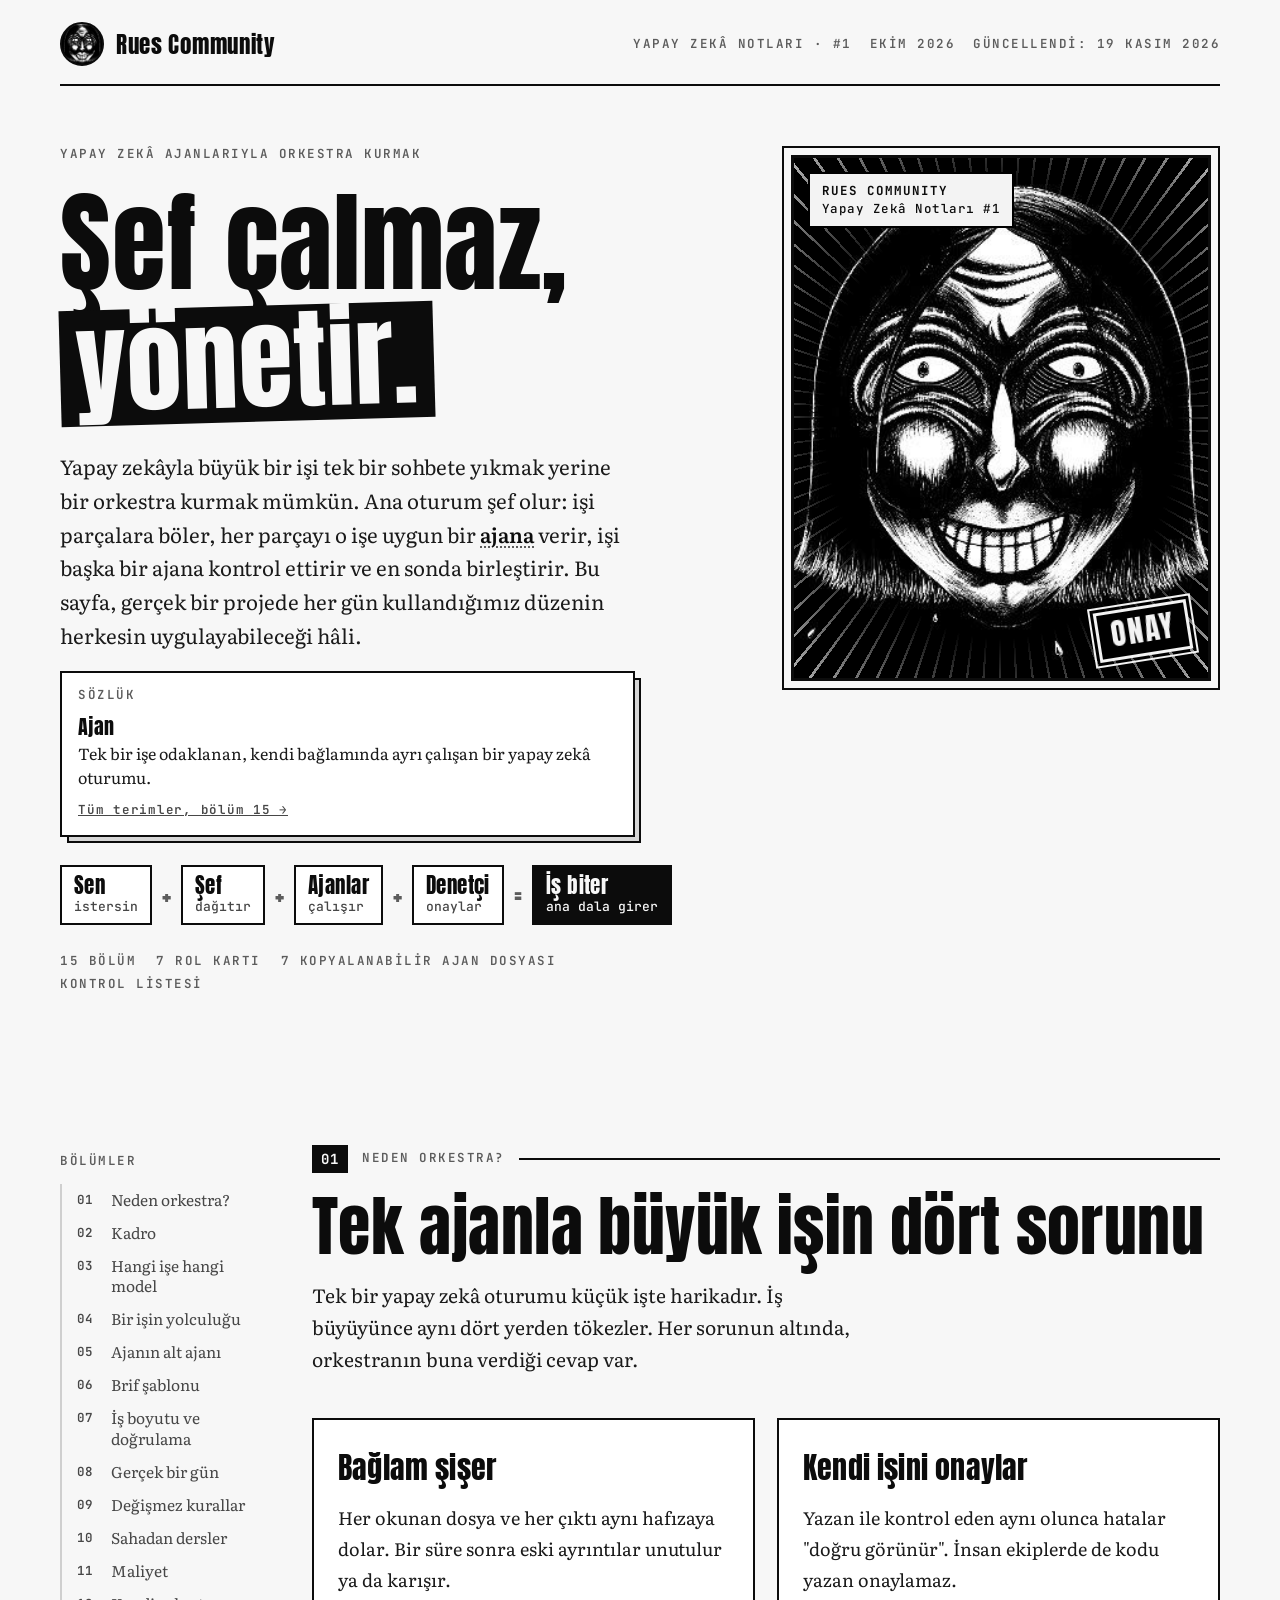
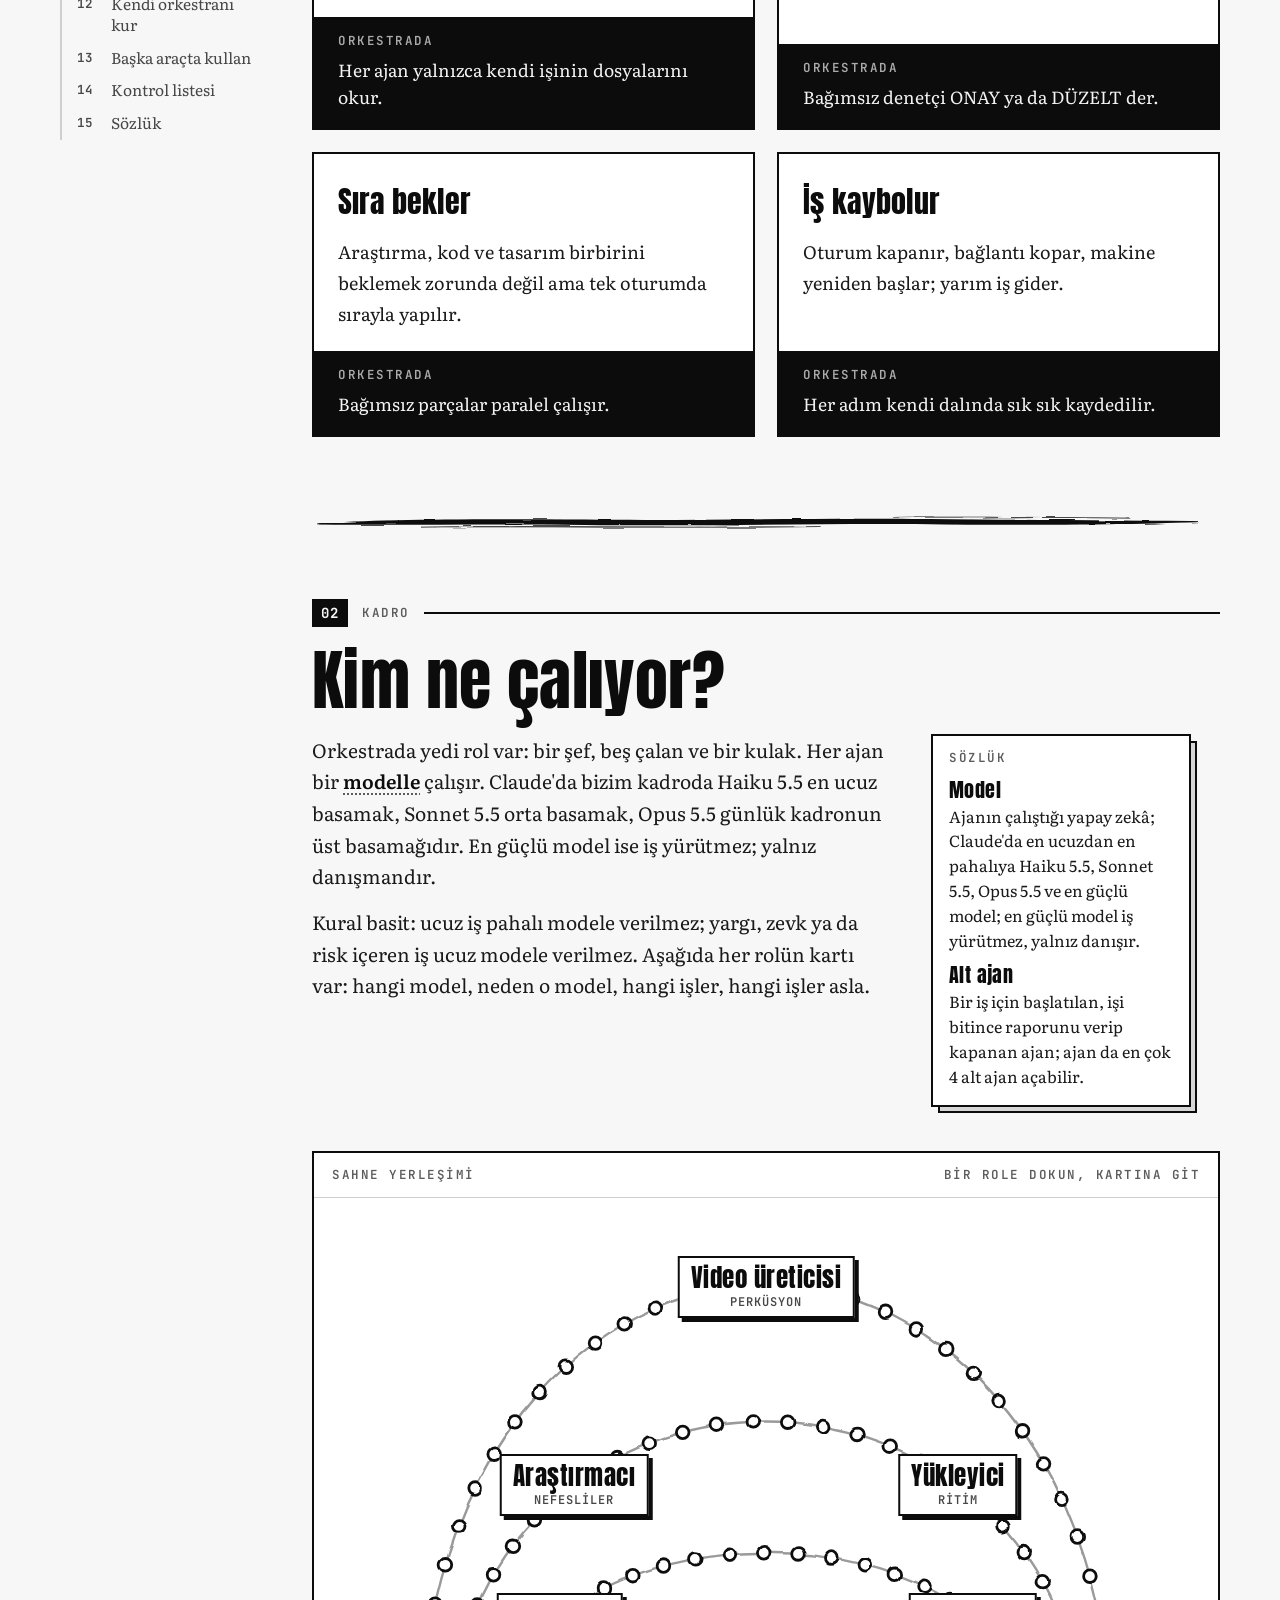
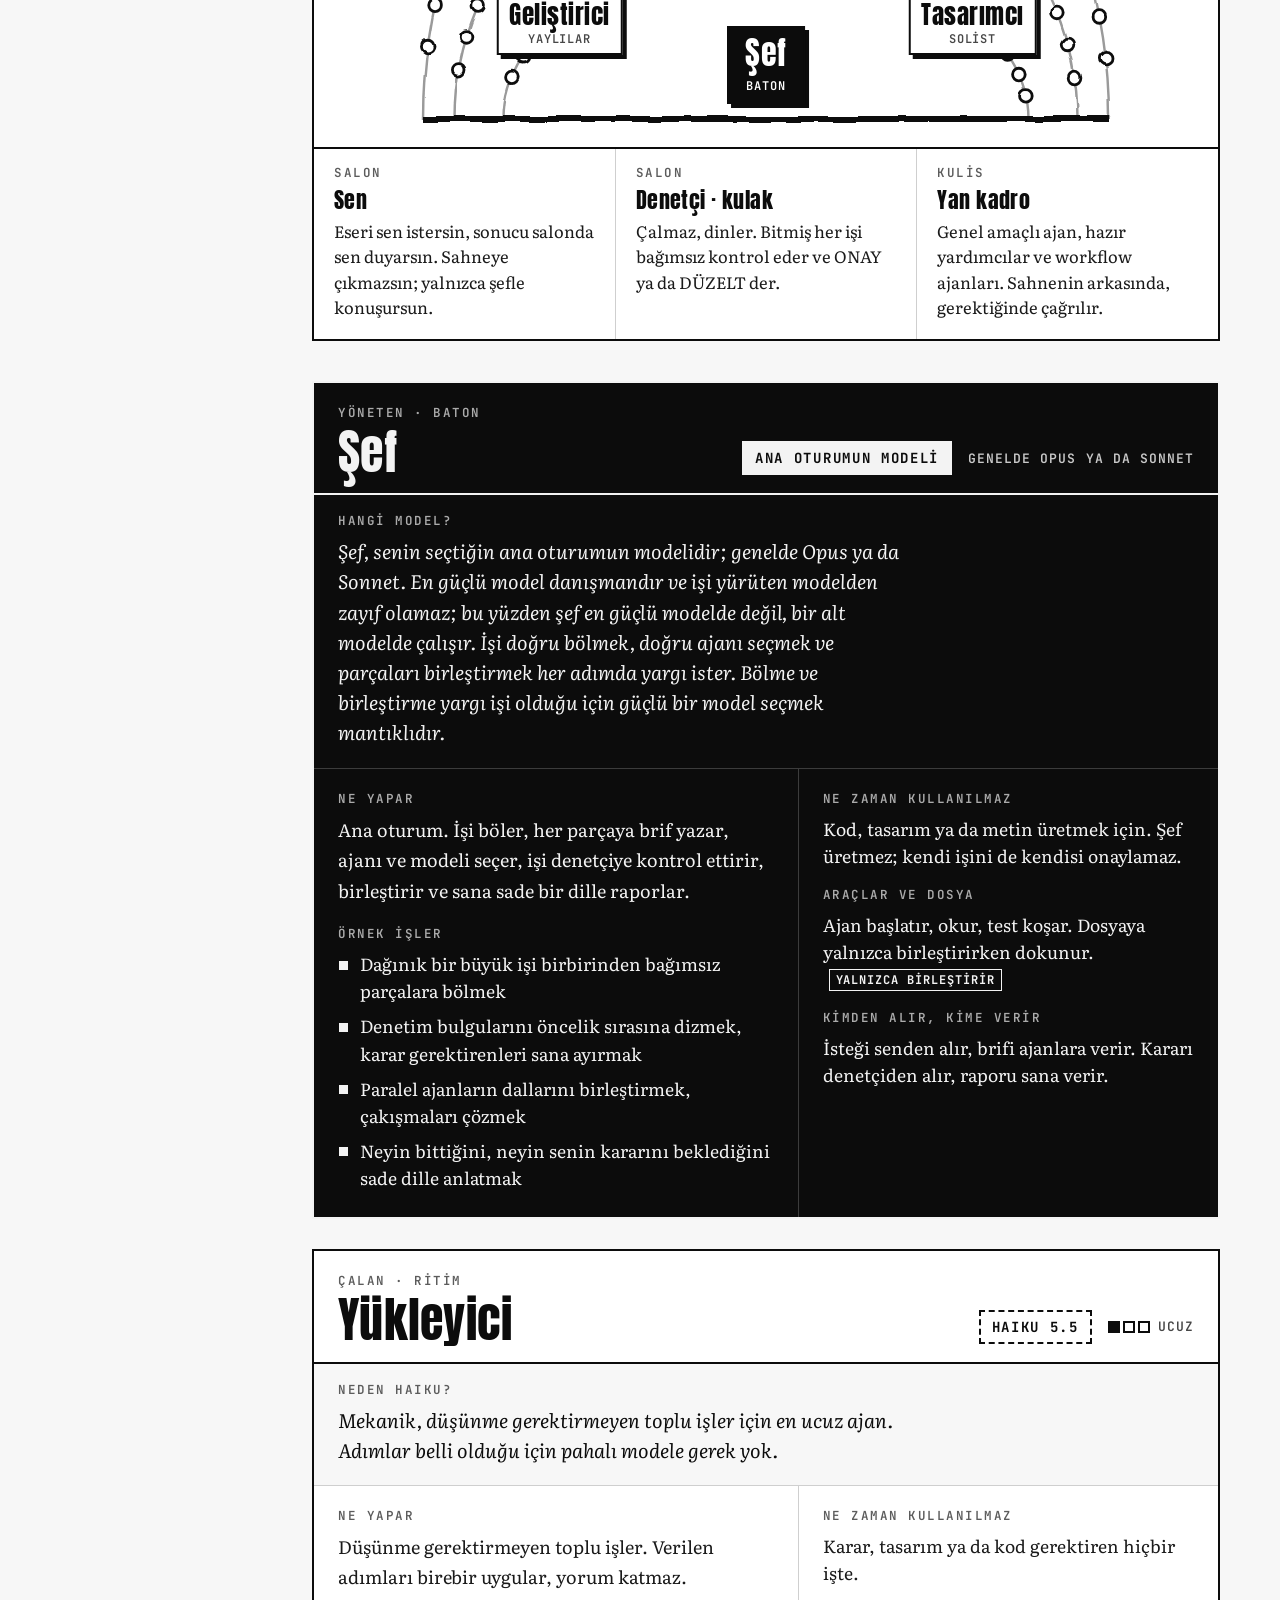
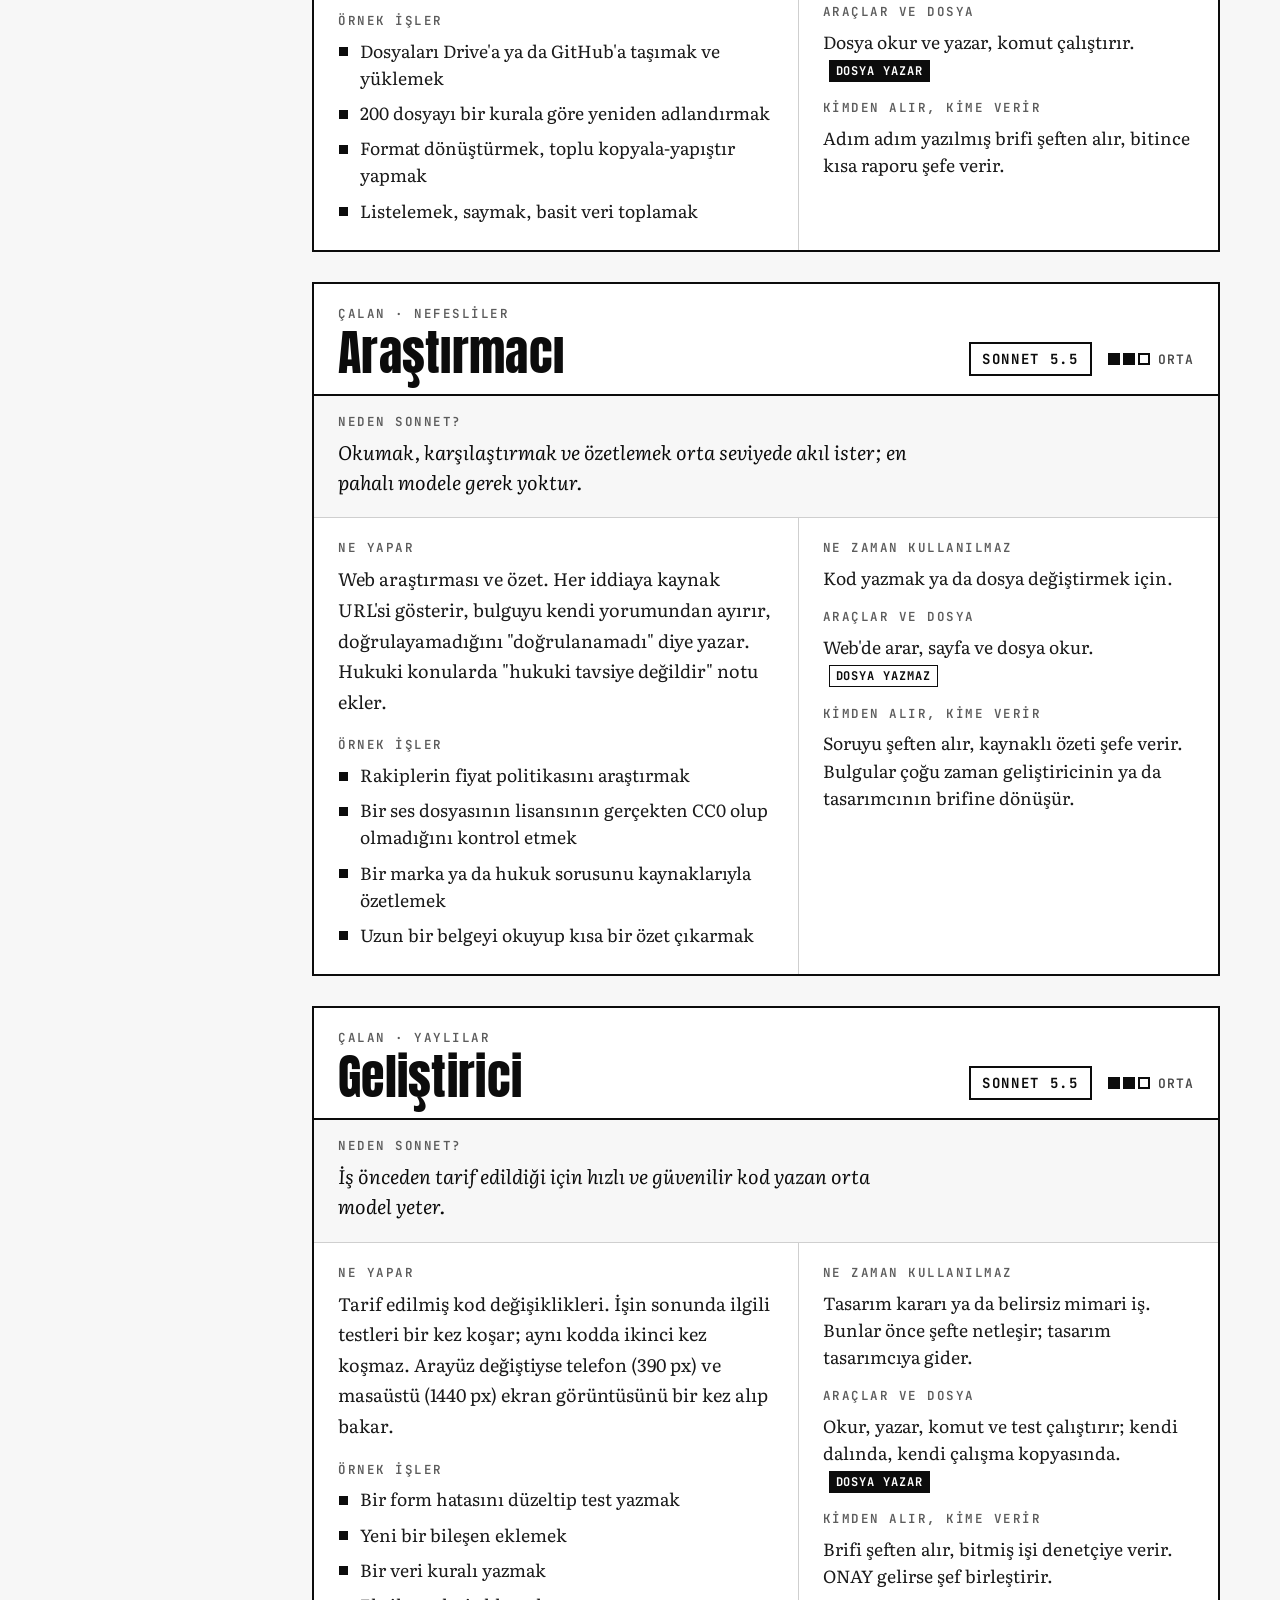
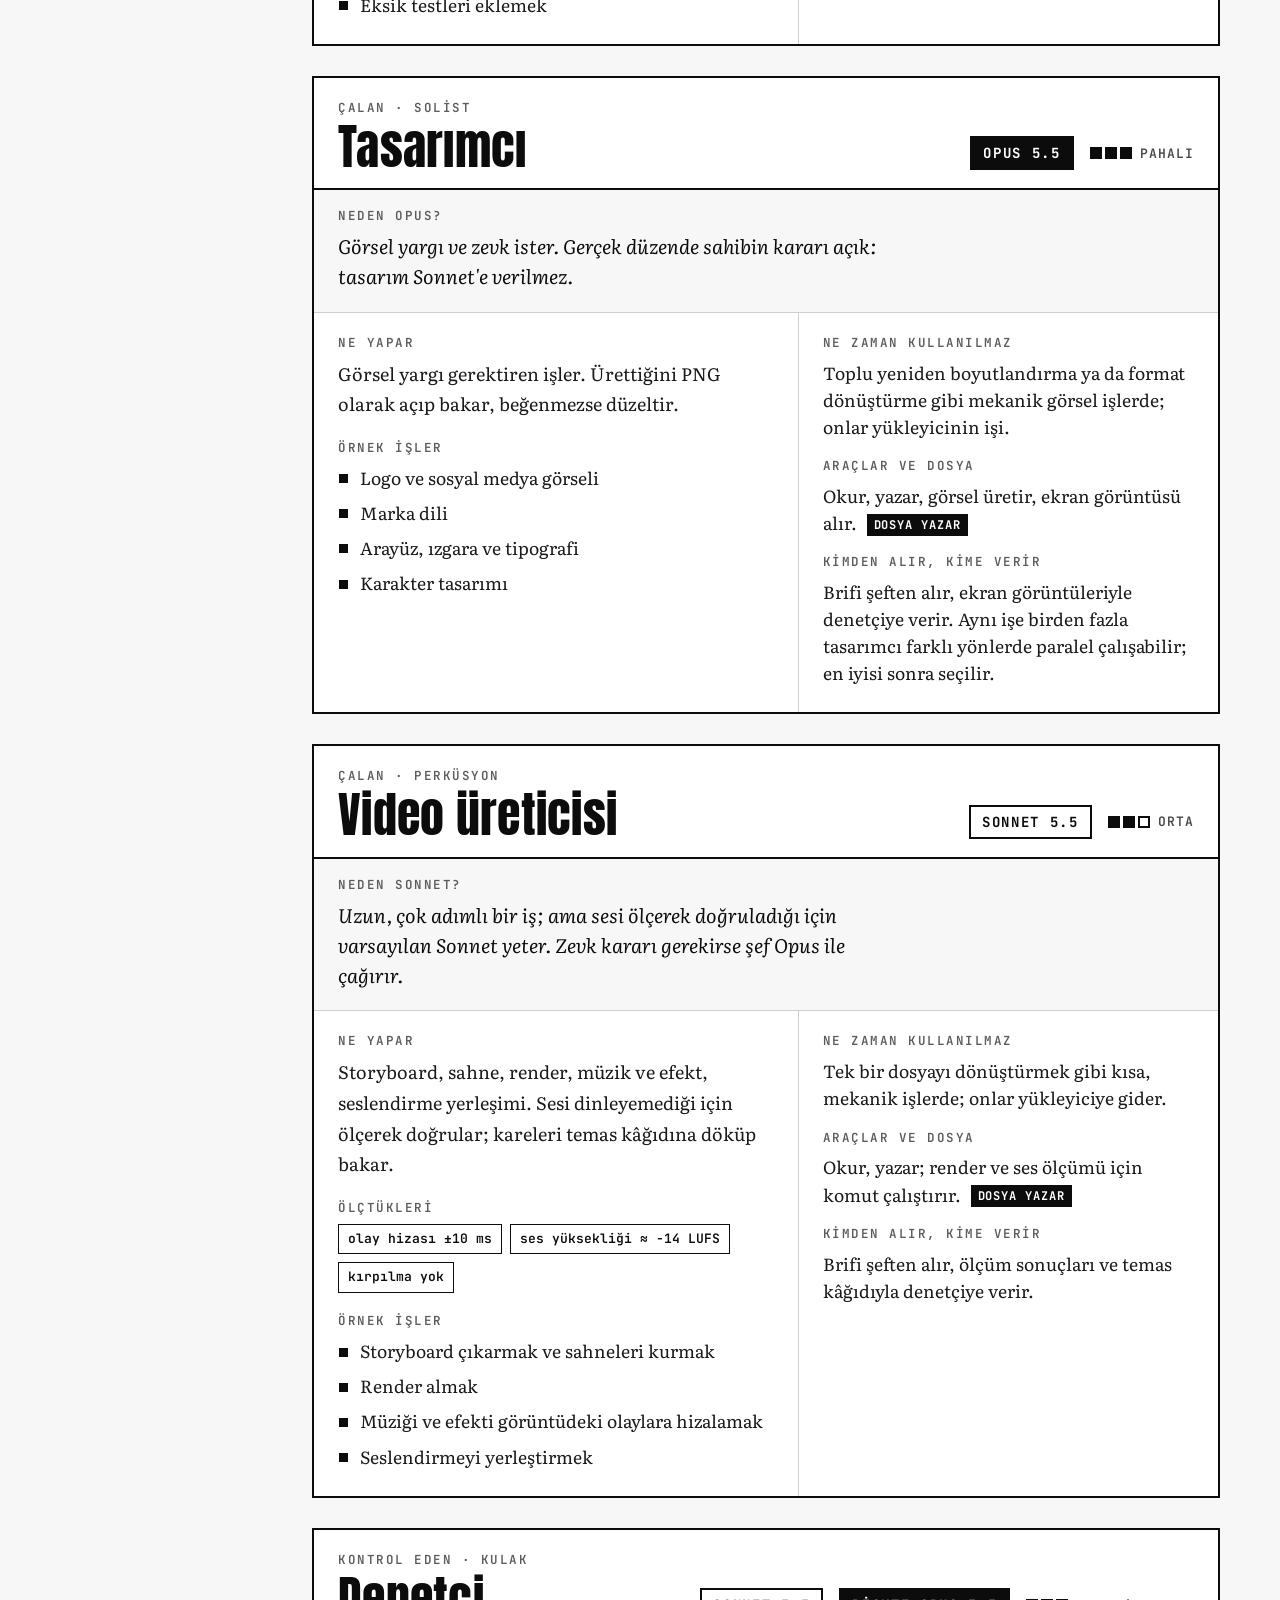
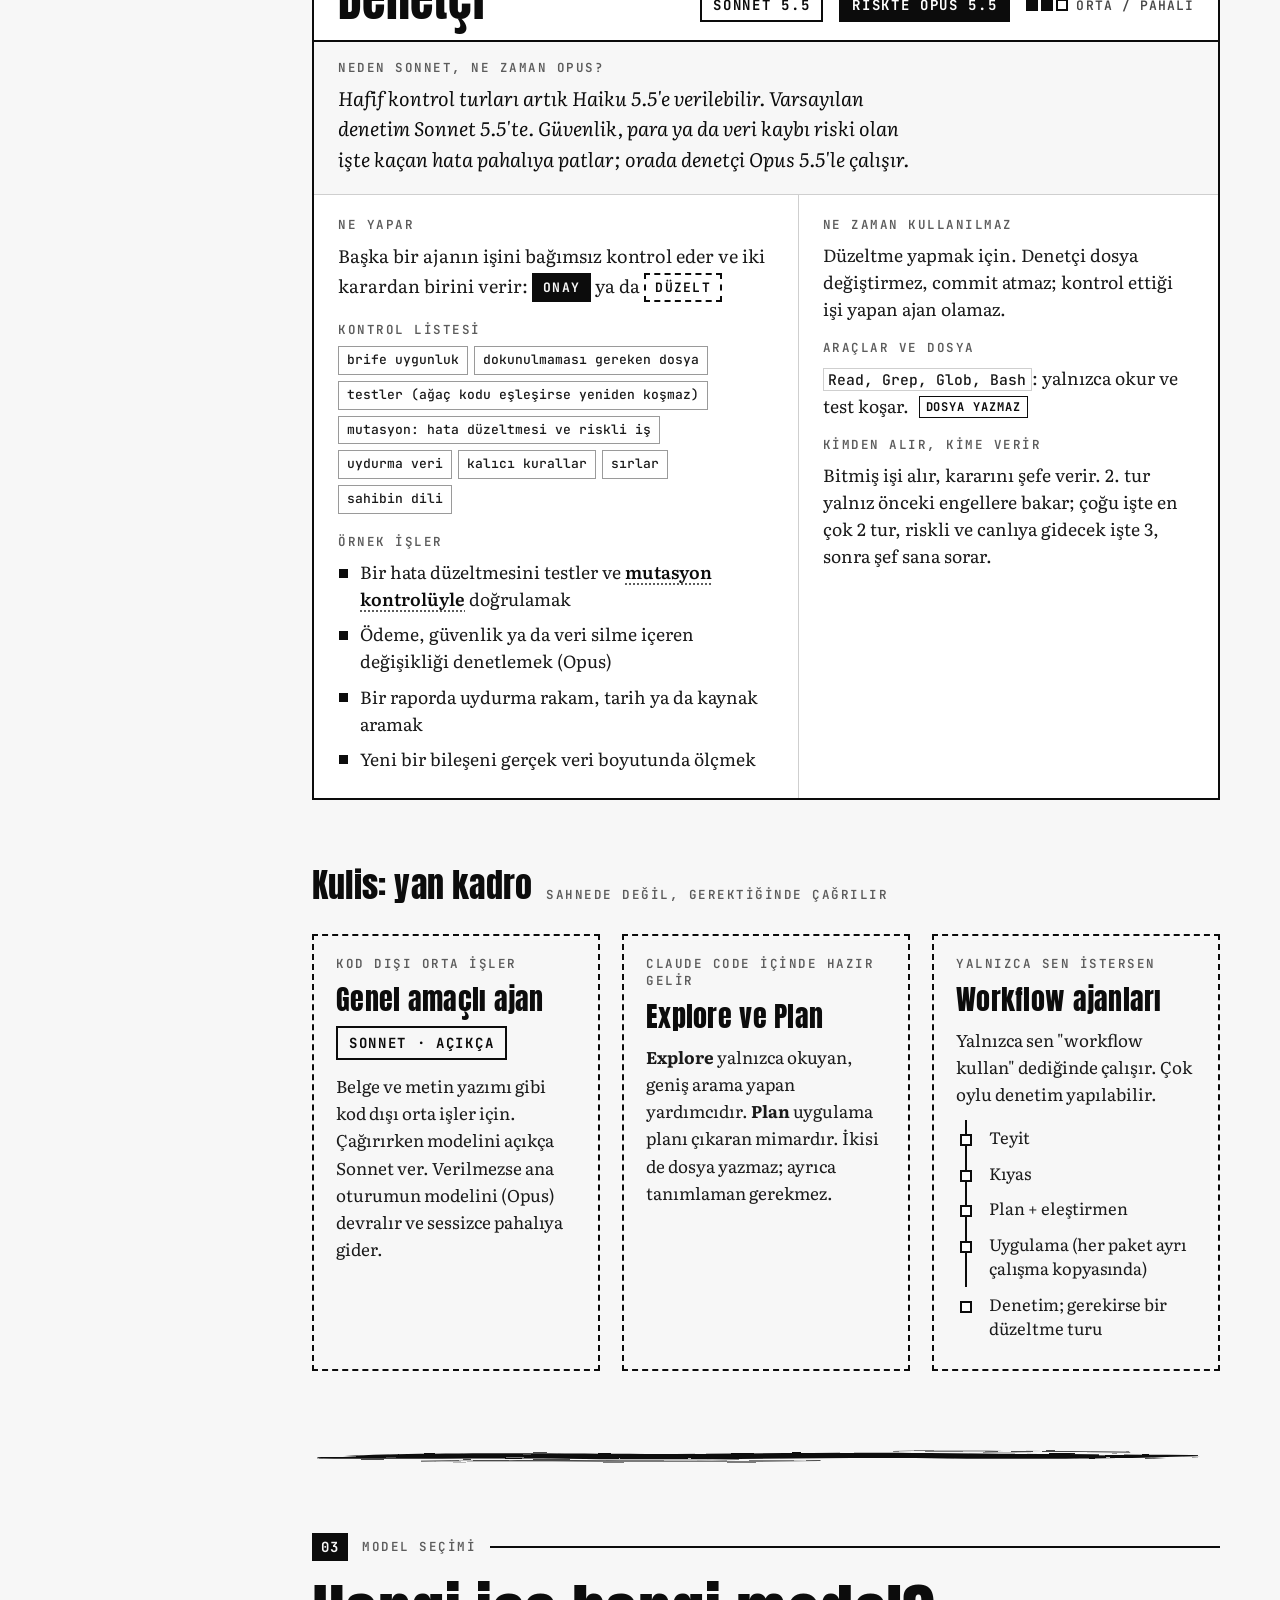
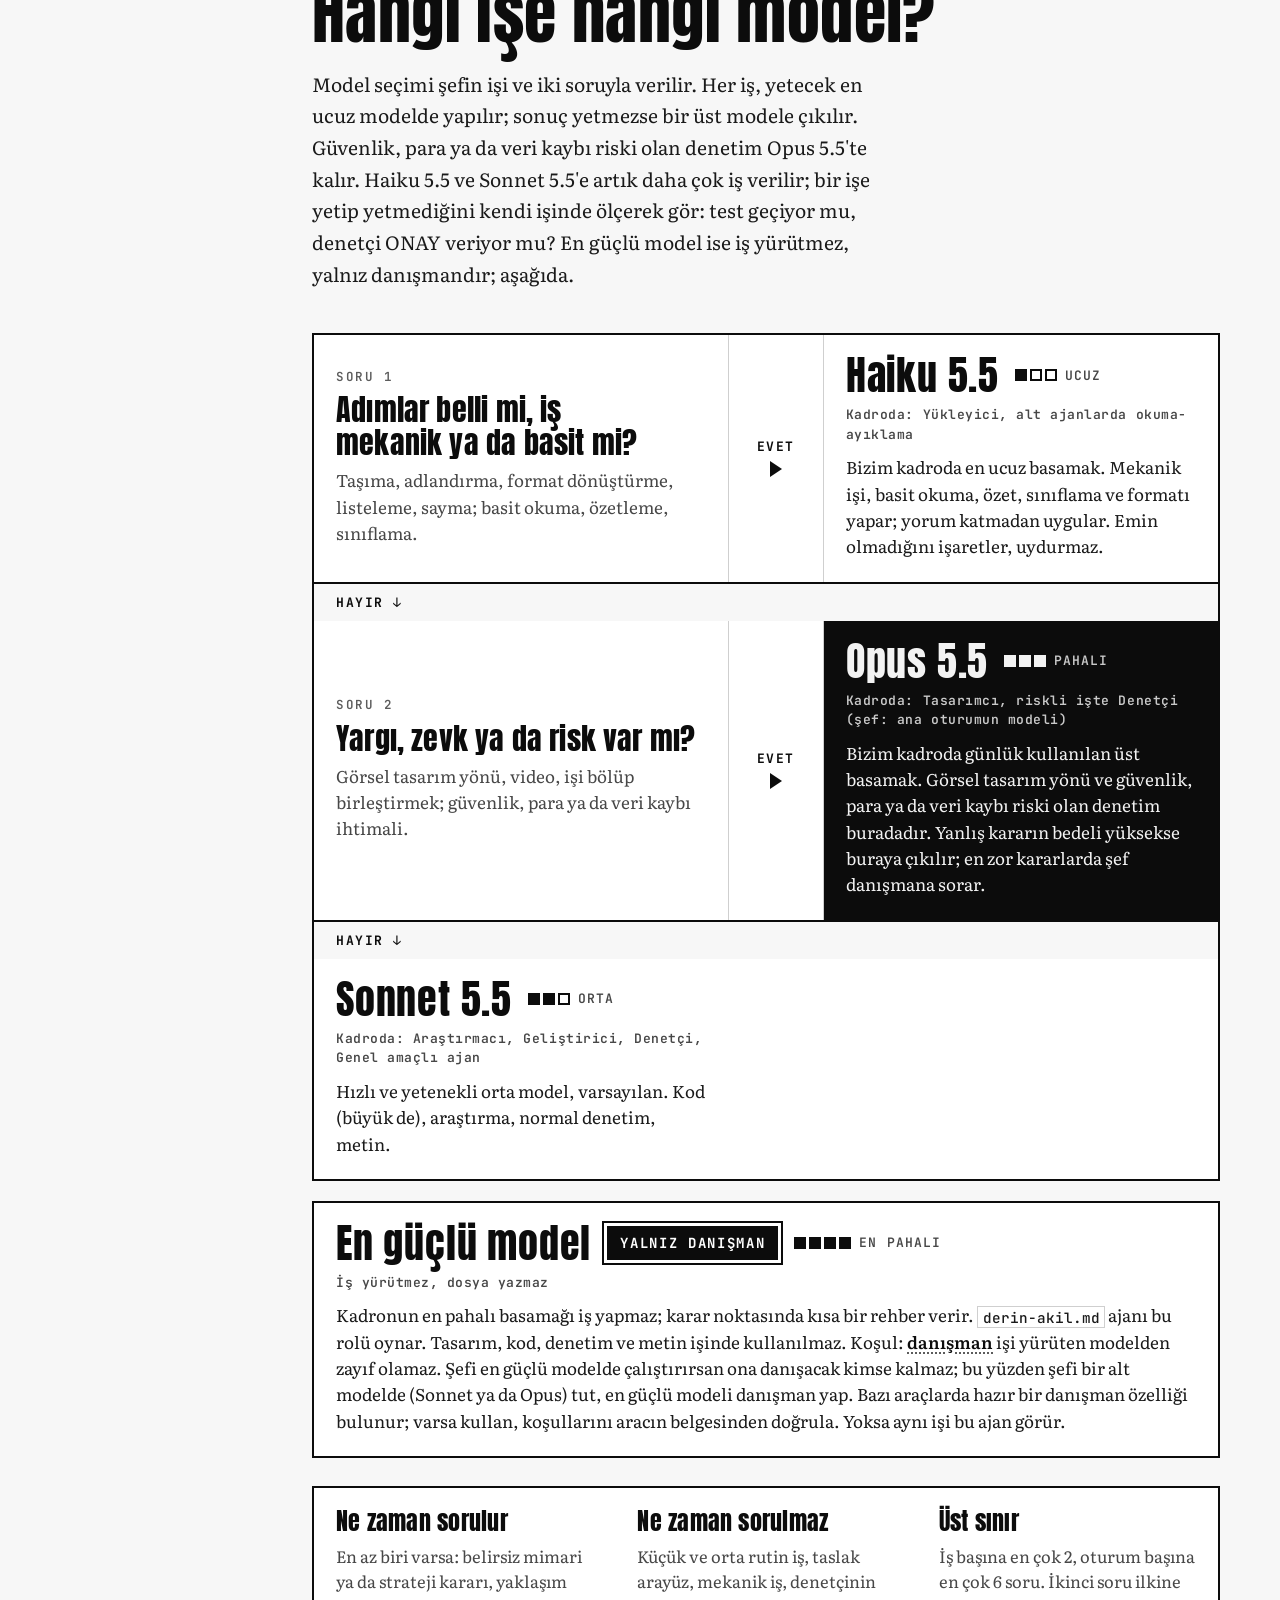
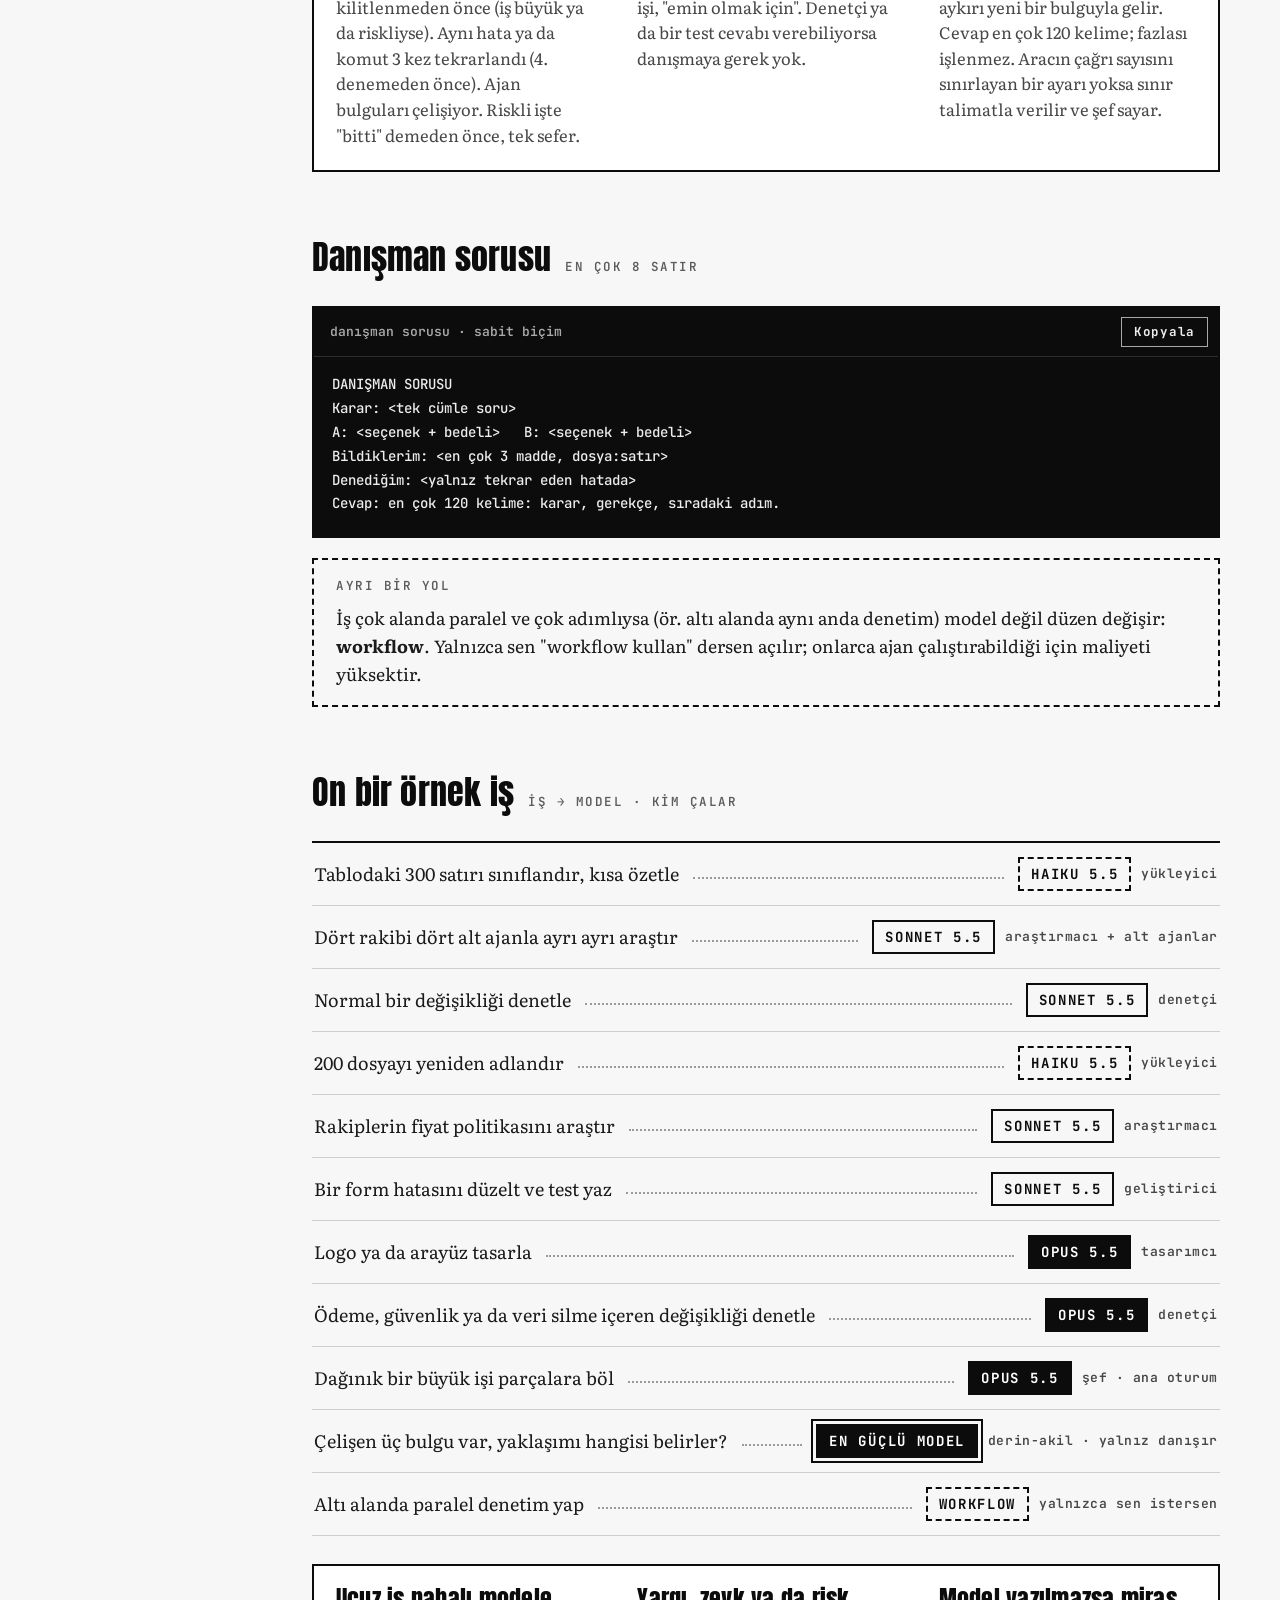
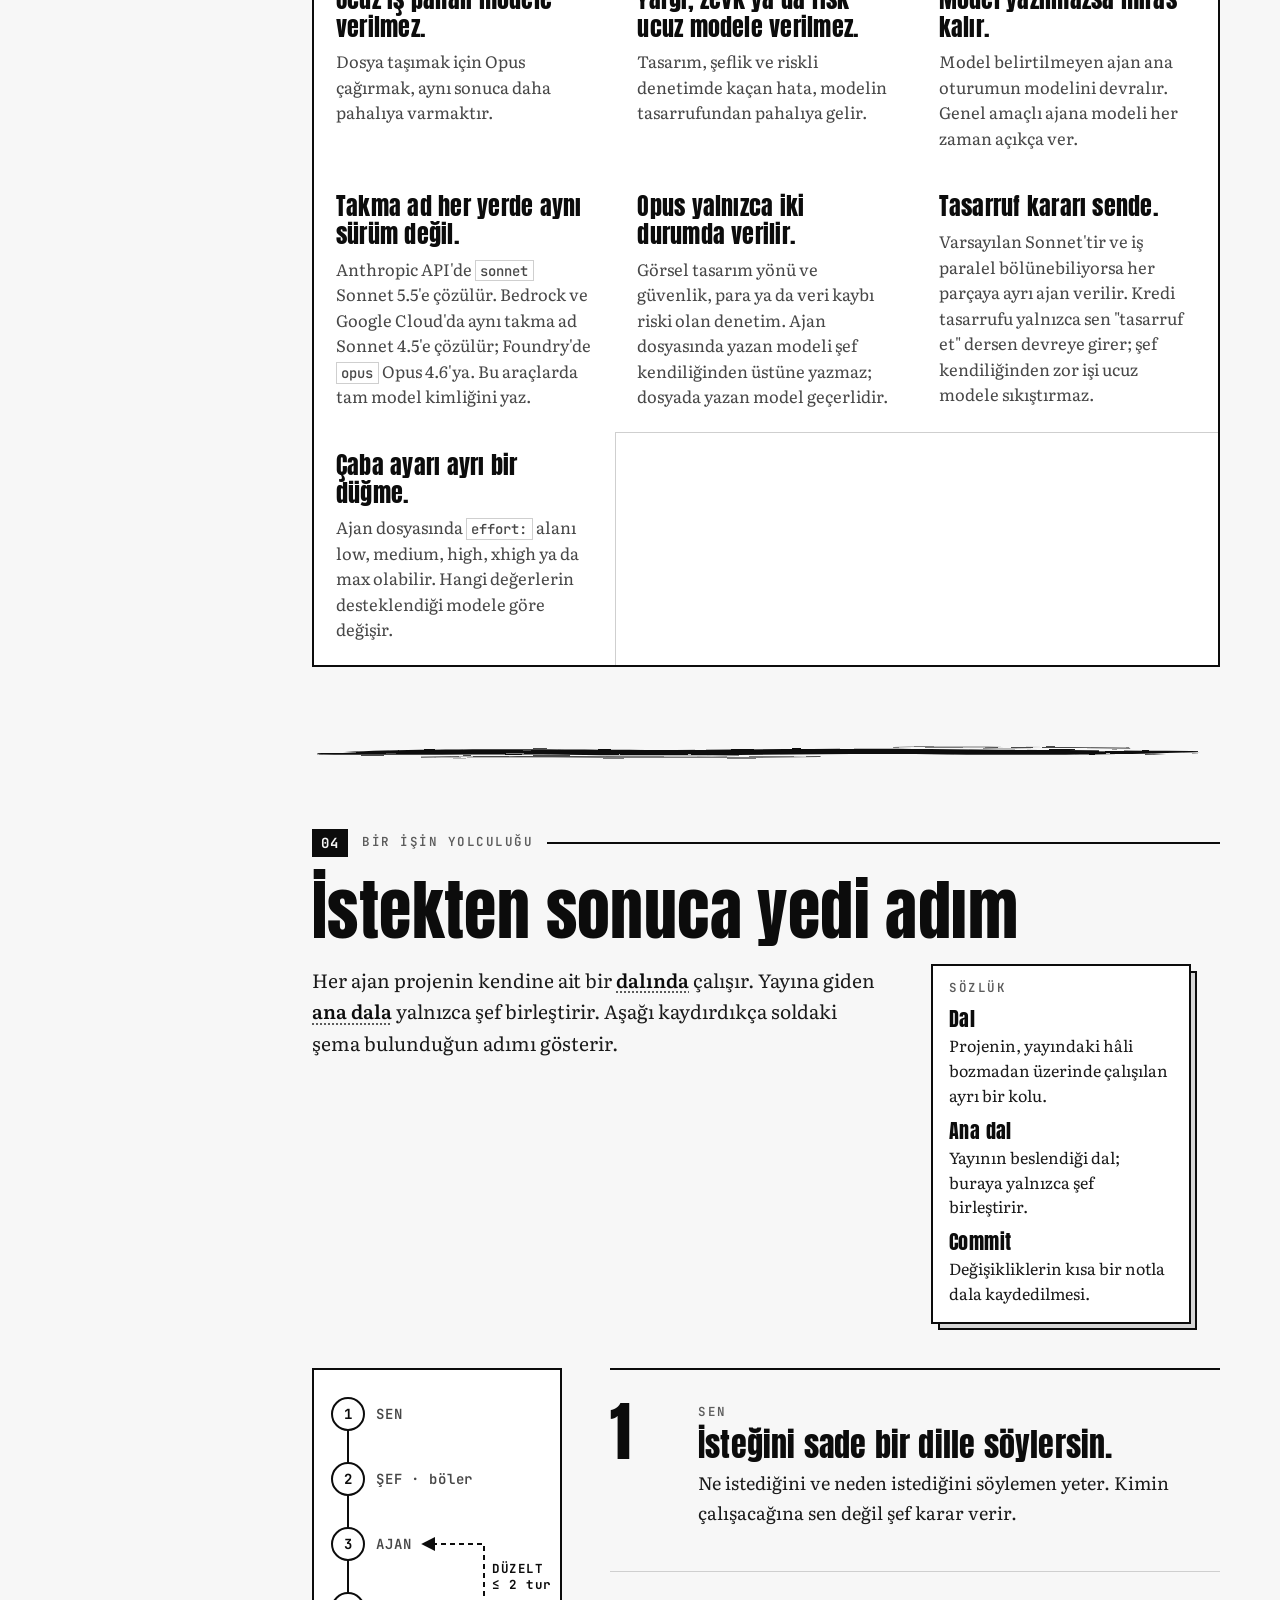
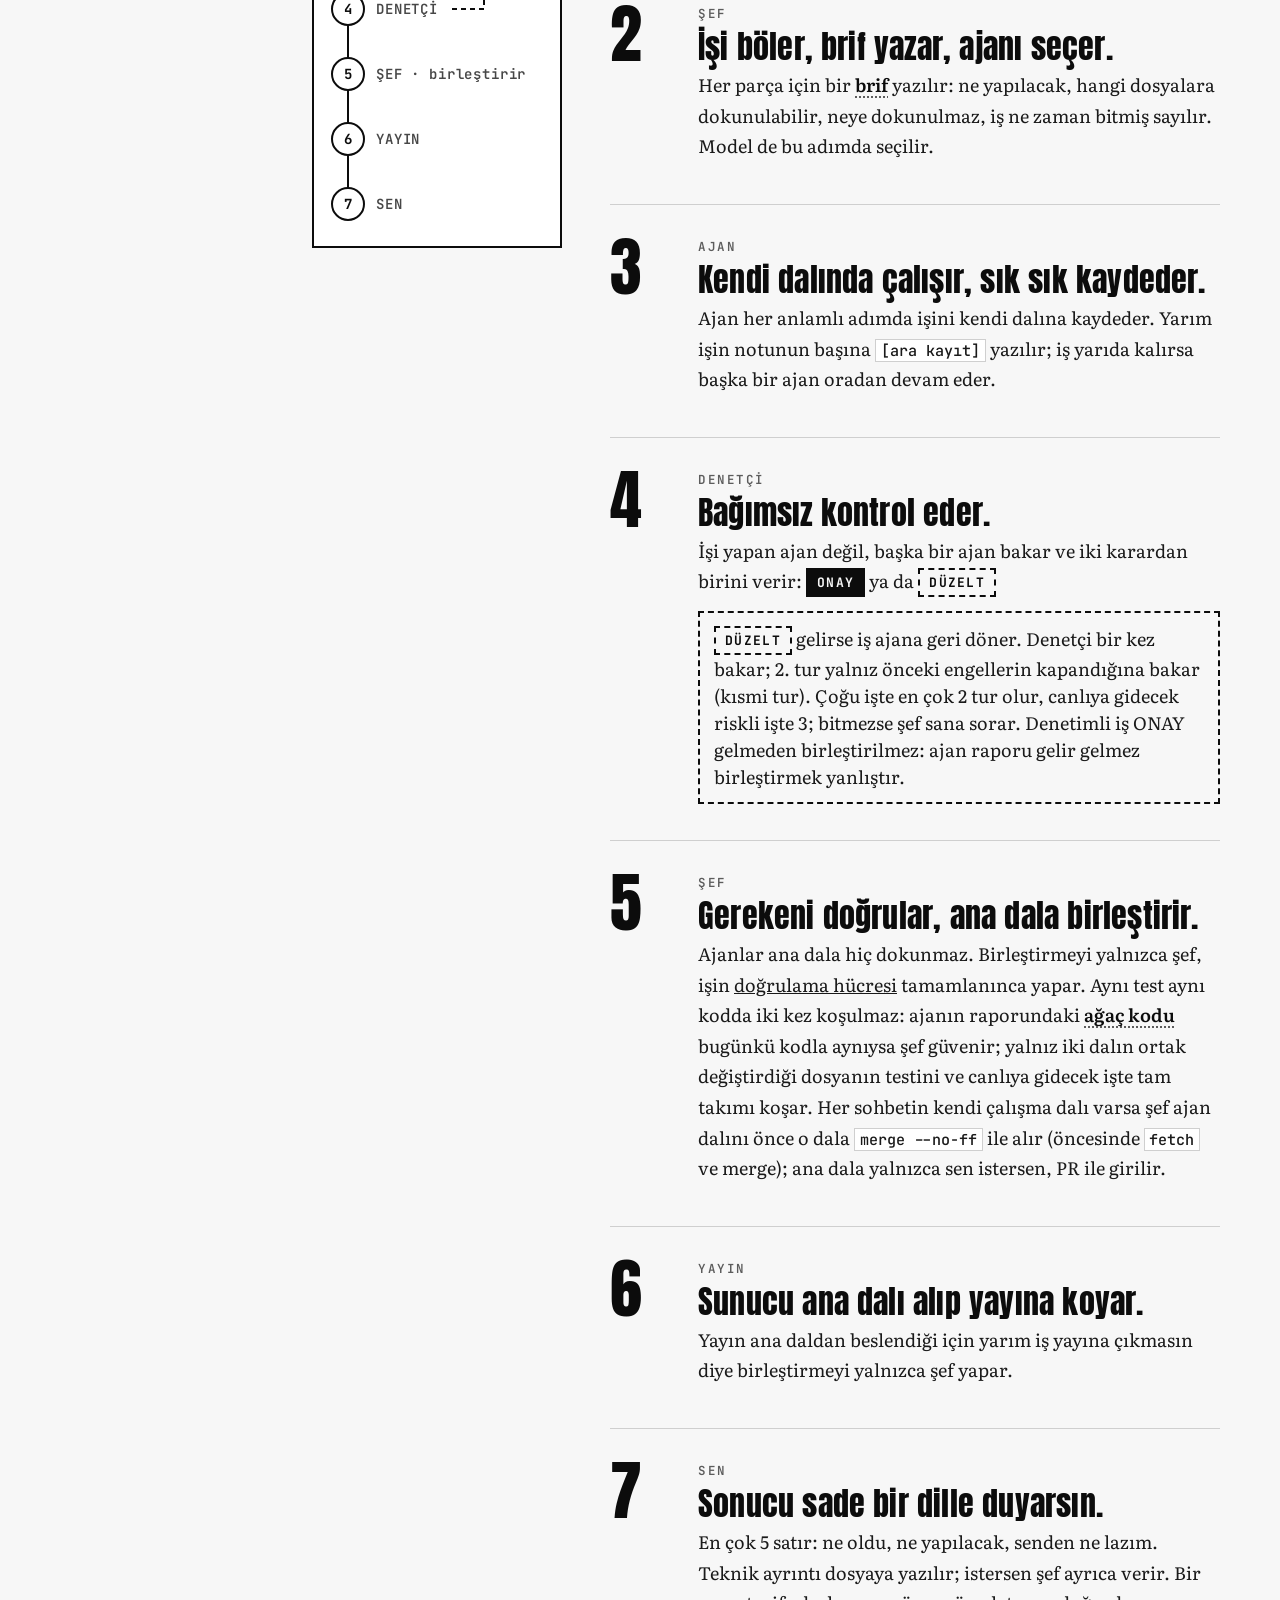
==== commit afeb1792: "Orkestra içeriği: risk kademeli doğrulama, danışman modeli, maliyet (19 Kasım 2026) Ortam x risk doğ" ====
--- a/icerikler/01-yapay-zeka-orkestrasi/index.html
+++ b/icerikler/01-yapay-zeka-orkestrasi/index.html
@@ -3,17 +3,8 @@
 <head>
 <meta charset="utf-8">
 <meta name="viewport" content="width=device-width,initial-scale=1,viewport-fit=cover">
-  <title>Yapay Zekâ Orkestrası · Rues Community</title>
-  <meta name="description" content="Yapay zekâ ajanlarıyla şef, uzman ajanlar ve bağımsız denetçiden oluşan bir orkestra kurma rehberi: model görev tablosu, ajan dosyaları, saha dersleri.">
-  <link rel="canonical" href="https://ruesandora.github.io/RuesCommunity/icerikler/01-yapay-zeka-orkestrasi/">
-  <meta property="og:title" content="Yapay Zekâ Orkestrası · Rues Community">
-  <meta property="og:description" content="Yapay zekâ ajanlarıyla şef, uzman ajanlar ve bağımsız denetçiden oluşan bir orkestra kurma rehberi: model görev tablosu, ajan dosyaları, saha dersleri.">
-  <meta property="og:type" content="article">
-  <meta property="og:url" content="https://ruesandora.github.io/RuesCommunity/icerikler/01-yapay-zeka-orkestrasi/">
-  <meta property="og:site_name" content="Rues Community">
-  <meta property="og:locale" content="tr_TR">
-  <meta name="twitter:card" content="summary">
-  <script type="application/ld+json">{"@context": "https://schema.org", "@type": "Article", "headline": "Yapay Zekâ Orkestrası", "inLanguage": "tr", "datePublished": "2026-10-17", "dateModified": "2026-10-26", "mainEntityOfPage": "https://ruesandora.github.io/RuesCommunity/icerikler/01-yapay-zeka-orkestrasi/", "author": {"@type": "Organization", "name": "Rues Community", "url": "https://ruesandora.github.io/RuesCommunity/"}, "publisher": {"@type": "Organization", "name": "Rues Community", "url": "https://ruesandora.github.io/RuesCommunity/"}}</script>
+<meta name="description" content="Rues Community Yapay Zekâ Notları #1: yapay zekâ ajanlarıyla şef, uzman ajanlar ve bağımsız denetçiden oluşan bir orkestra kurma rehberi.">
+<title>Yapay Zekâ Orkestrası</title>
 <link rel="preconnect" href="https://fonts.googleapis.com">
 <link rel="preconnect" href="https://fonts.gstatic.com" crossorigin>
 <link rel="stylesheet" href="https://fonts.googleapis.com/css2?family=Anton&family=JetBrains+Mono:wght@500;600;700&family=Literata:ital,opsz,wght@0,7..72,400;0,7..72,600;1,7..72,400&display=swap">
@@ -534,7 +525,7 @@
 
 <header class="ust">
   <a class="marka" href="#baslik"><span class="avatar" aria-hidden="true"></span>Rues Community</a>
-  <div class="ust-sag"><span class="etiket">Yapay Zekâ Notları · #1</span><span class="etiket">Ekim 2026, güncelleme 26 Ekim</span></div>
+  <div class="ust-sag"><span class="etiket">Yapay Zekâ Notları · #1</span><span class="etiket">Ekim 2026</span><span class="etiket">Güncellendi: 19 Kasım 2026</span></div>
 </header>
 
 <section class="acilis" aria-labelledby="baslik">
@@ -550,7 +541,7 @@
     <aside class="kenar" aria-label="Sözlük notu">
       <span class="etiket">Sözlük</span>
       <dl><div><dt>Ajan</dt><dd>Tek bir işe odaklanan, kendi bağlamında ayrı çalışan bir yapay zekâ oturumu.</dd></div></dl>
-      <a href="#sozluk">Tüm terimler, bölüm 14 →</a>
+      <a href="#sozluk">Tüm terimler, bölüm 15 →</a>
     </aside>
   </div>
   <ol class="denklem" aria-label="Sen istersin, şef dağıtır, ajanlar çalışır, denetçi onaylar; sonuç: iş biter.">
@@ -560,7 +551,7 @@
     <li><b>Denetçi</b><span>onaylar</span></li><li class="op" aria-hidden="true">=</li>
     <li class="sonuc"><b>İş biter</b><span>ana dala girer</span></li>
   </ol>
-  <p class="kunye"><span class="etiket">14 bölüm</span><span class="etiket">7 rol kartı</span><span class="etiket">7 kopyalanabilir ajan dosyası</span><span class="etiket">Kontrol listesi</span></p>
+  <p class="kunye"><span class="etiket">15 bölüm</span><span class="etiket">7 rol kartı</span><span class="etiket">7 kopyalanabilir ajan dosyası</span><span class="etiket">Kontrol listesi</span></p>
 </section>
 
 <nav class="icindekiler" aria-label="İçindekiler">
@@ -572,14 +563,15 @@
     <li><a href="#yolculuk"><span>04</span><span>Bir işin yolculuğu</span></a></li>
     <li><a href="#altajan"><span>05</span><span>Ajanın alt ajanı</span></a></li>
     <li><a href="#brif"><span>06</span><span>Brif şablonu</span></a></li>
-    <li><a href="#boyut"><span>07</span><span>İş boyutuna göre kadro</span></a></li>
+    <li><a href="#boyut"><span>07</span><span>İş boyutu ve doğrulama</span></a></li>
     <li><a href="#gun"><span>08</span><span>Gerçek bir gün</span></a></li>
     <li><a href="#kurallar"><span>09</span><span>Değişmez kurallar</span></a></li>
     <li><a href="#dersler"><span>10</span><span>Sahadan dersler</span></a></li>
-    <li><a href="#kur"><span>11</span><span>Kendi orkestranı kur</span></a></li>
-    <li><a href="#baska"><span>12</span><span>Başka araçta kullan</span></a></li>
-    <li><a href="#liste"><span>13</span><span>Başlangıç kontrol listesi</span></a></li>
-    <li><a href="#sozluk"><span>14</span><span>Sözlük</span></a></li>
+    <li><a href="#maliyet"><span>11</span><span>Maliyet</span></a></li>
+    <li><a href="#kur"><span>12</span><span>Kendi orkestranı kur</span></a></li>
+    <li><a href="#baska"><span>13</span><span>Başka araçta kullan</span></a></li>
+    <li><a href="#liste"><span>14</span><span>Başlangıç kontrol listesi</span></a></li>
+    <li><a href="#sozluk"><span>15</span><span>Sözlük</span></a></li>
   </ol>
 </nav>
 
@@ -593,14 +585,15 @@
     <li><a href="#yolculuk"><span>04</span><span>Bir işin yolculuğu</span></a></li>
     <li><a href="#altajan"><span>05</span><span>Ajanın alt ajanı</span></a></li>
     <li><a href="#brif"><span>06</span><span>Brif şablonu</span></a></li>
-    <li><a href="#boyut"><span>07</span><span>İş boyutu</span></a></li>
+    <li><a href="#boyut"><span>07</span><span>İş boyutu ve doğrulama</span></a></li>
     <li><a href="#gun"><span>08</span><span>Gerçek bir gün</span></a></li>
     <li><a href="#kurallar"><span>09</span><span>Değişmez kurallar</span></a></li>
     <li><a href="#dersler"><span>10</span><span>Sahadan dersler</span></a></li>
-    <li><a href="#kur"><span>11</span><span>Kendi orkestranı kur</span></a></li>
-    <li><a href="#baska"><span>12</span><span>Başka araçta kullan</span></a></li>
-    <li><a href="#liste"><span>13</span><span>Kontrol listesi</span></a></li>
-    <li><a href="#sozluk"><span>14</span><span>Sözlük</span></a></li>
+    <li><a href="#maliyet"><span>11</span><span>Maliyet</span></a></li>
+    <li><a href="#kur"><span>12</span><span>Kendi orkestranı kur</span></a></li>
+    <li><a href="#baska"><span>13</span><span>Başka araçta kullan</span></a></li>
+    <li><a href="#liste"><span>14</span><span>Kontrol listesi</span></a></li>
+    <li><a href="#sozluk"><span>15</span><span>Sözlük</span></a></li>
   </ol>
 </nav>
 
@@ -630,13 +623,13 @@
     <h2 id="kadro-b">Kim ne çalıyor?</h2>
     <div class="bb-giris notlu">
       <div>
-        <p>Orkestrada yedi rol var: bir şef, beş çalan ve bir kulak. Her ajan bir <a class="terim" href="#t-model">modelle</a> çalışır. Claude'da bizim kadroda Haiku 5.5 en ucuz basamak, Sonnet 5.5 orta basamak, Opus 5.5 günlük kadronun üst basamağıdır. En zor işler için bir üst basamak daha var: Fable 5.1, en pahalı seçenek.</p>
+        <p>Orkestrada yedi rol var: bir şef, beş çalan ve bir kulak. Her ajan bir <a class="terim" href="#t-model">modelle</a> çalışır. Claude'da bizim kadroda Haiku 5.5 en ucuz basamak, Sonnet 5.5 orta basamak, Opus 5.5 günlük kadronun üst basamağıdır. En güçlü model ise iş yürütmez; yalnız danışmandır.</p>
         <p>Kural basit: ucuz iş pahalı modele verilmez; yargı, zevk ya da risk içeren iş ucuz modele verilmez. Aşağıda her rolün kartı var: hangi model, neden o model, hangi işler, hangi işler asla.</p>
       </div>
       <aside class="kenar" aria-label="Sözlük notu">
         <span class="etiket">Sözlük</span>
         <dl>
-          <div><dt>Model</dt><dd>Ajanın çalıştığı yapay zekâ; Claude'da en ucuzdan en pahalıya Haiku 5.5, Sonnet 5.5, Opus 5.5 ve isteğe bağlı en pahalı seçenek Fable 5.1.</dd></div>
+          <div><dt>Model</dt><dd>Ajanın çalıştığı yapay zekâ; Claude'da en ucuzdan en pahalıya Haiku 5.5, Sonnet 5.5, Opus 5.5 ve en güçlü model; en güçlü model iş yürütmez, yalnız danışır.</dd></div>
           <div><dt>Alt ajan</dt><dd>Bir iş için başlatılan, işi bitince raporunu verip kapanan ajan; ajan da en çok 4 alt ajan açabilir.</dd></div>
         </dl>
       </aside>
@@ -676,9 +669,9 @@
     <article class="rol ters" id="rol-sef" aria-labelledby="r-sef">
       <header class="rol-bas">
         <div class="rol-ad"><span class="etiket">Yöneten · baton</span><h3 id="r-sef">Şef</h3></div>
-        <div class="rol-rozet"><span class="model opus">Ana oturumun modeli</span><span class="maliyet">genelde Opus ya da Fable</span></div>
+        <div class="rol-rozet"><span class="model opus">Ana oturumun modeli</span><span class="maliyet">genelde Opus ya da Sonnet</span></div>
       </header>
-      <div class="rol-neden"><span class="etiket">Hangi model?</span><p>Şef, senin seçtiğin ana oturumun modelidir; genelde Opus ya da Fable. İşi doğru bölmek, doğru ajanı seçmek ve parçaları birleştirmek her adımda yargı ister. Bölme ve birleştirme yargı işi olduğu için güçlü bir model seçmek mantıklıdır.</p></div>
+      <div class="rol-neden"><span class="etiket">Hangi model?</span><p>Şef, senin seçtiğin ana oturumun modelidir; genelde Opus ya da Sonnet. En güçlü model danışmandır ve işi yürüten modelden zayıf olamaz; bu yüzden şef en güçlü modelde değil, bir alt modelde çalışır. İşi doğru bölmek, doğru ajanı seçmek ve parçaları birleştirmek her adımda yargı ister. Bölme ve birleştirme yargı işi olduğu için güçlü bir model seçmek mantıklıdır.</p></div>
       <div class="rol-govde">
         <div class="rol-sol">
           <div><span class="etiket">Ne yapar</span><p>Ana oturum. İşi böler, her parçaya brif yazar, ajanı ve modeli seçer, işi denetçiye kontrol ettirir, birleştirir ve sana sade bir dille raporlar.</p></div>
@@ -753,7 +746,7 @@
       <div class="rol-neden"><span class="etiket">Neden Sonnet?</span><p>İş önceden tarif edildiği için hızlı ve güvenilir kod yazan orta model yeter.</p></div>
       <div class="rol-govde">
         <div class="rol-sol">
-          <div><span class="etiket">Ne yapar</span><p>Tarif edilmiş kod değişiklikleri. Değişiklikten sonra testleri koşar. Arayüz değiştiyse telefon (390 px) ve masaüstü (1280 px) ekran görüntüsü alıp bakar.</p></div>
+          <div><span class="etiket">Ne yapar</span><p>Tarif edilmiş kod değişiklikleri. İşin sonunda ilgili testleri bir kez koşar; aynı kodda ikinci kez koşmaz. Arayüz değiştiyse telefon (390 px) ve masaüstü (1440 px) ekran görüntüsünü bir kez alıp bakar.</p></div>
           <div><span class="etiket">Örnek işler</span><ul class="ornekler">
             <li>Bir form hatasını düzeltip test yazmak</li>
             <li>Yeni bir bileşen eklemek</li>
@@ -828,7 +821,7 @@
         <div class="rol-sol">
           <div><span class="etiket">Ne yapar</span><p>Başka bir ajanın işini bağımsız kontrol eder ve iki karardan birini verir: <span class="damga onay">ONAY</span> ya da <span class="damga duzelt">DÜZELT</span></p></div>
           <div><span class="etiket">Kontrol listesi</span><ul class="denetim-liste">
-            <li>brife uygunluk</li><li>dokunulmaması gereken dosya</li><li>testler + mutasyon kontrolü</li><li>uydurma veri</li><li>kalıcı kurallar</li><li>sırlar</li><li>sahibin dili</li>
+            <li>brife uygunluk</li><li>dokunulmaması gereken dosya</li><li>testler (ağaç kodu eşleşirse yeniden koşmaz)</li><li>mutasyon: hata düzeltmesi ve riskli iş</li><li>uydurma veri</li><li>kalıcı kurallar</li><li>sırlar</li><li>sahibin dili</li>
           </ul></div>
           <div><span class="etiket">Örnek işler</span><ul class="ornekler">
             <li>Bir hata düzeltmesini testler ve <a class="terim" href="#t-mutasyon">mutasyon kontrolüyle</a> doğrulamak</li>
@@ -840,7 +833,7 @@
         <dl class="rol-sag bilgi">
           <div><dt class="etiket">Ne zaman kullanılmaz</dt><dd>Düzeltme yapmak için. Denetçi dosya değiştirmez, commit atmaz; kontrol ettiği işi yapan ajan olamaz.</dd></div>
           <div><dt class="etiket">Araçlar ve dosya</dt><dd><code>Read, Grep, Glob, Bash</code>: yalnızca okur ve test koşar. <span class="yazar">Dosya yazmaz</span></dd></div>
-          <div><dt class="etiket">Kimden alır, kime verir</dt><dd>Bitmiş işi alır, kararını şefe verir. DÜZELT en fazla 3 tur sürer; sonra şef sana sorar.</dd></div>
+          <div><dt class="etiket">Kimden alır, kime verir</dt><dd>Bitmiş işi alır, kararını şefe verir. 2. tur yalnız önceki engellere bakar; çoğu işte en çok 2 tur, riskli ve canlıya gidecek işte 3, sonra şef sana sorar.</dd></div>
         </dl>
       </div>
     </article>
@@ -877,7 +870,7 @@
   <header class="bb">
     <p class="bb-no"><span class="no">03</span><span class="etiket">Model seçimi</span></p>
     <h2 id="model-b">Hangi işe hangi model?</h2>
-    <div class="bb-giris"><p>Model seçimi şefin işi ve iki soruyla verilir. Her iş, yetecek en ucuz modelde yapılır; sonuç yetmezse bir üst modele çıkılır. Güvenlik, para ya da veri kaybı riski olan denetim Opus 5.5'te kalır. Haiku 5.5 ve Sonnet 5.5'e artık daha çok iş verilir; bir işe yetip yetmediğini kendi işinde ölçerek gör: test geçiyor mu, denetçi ONAY veriyor mu? En zor işlerde bir üst basamak var: Fable 5.1, isteğe bağlı ve en pahalı seçenek.</p></div>
+    <div class="bb-giris"><p>Model seçimi şefin işi ve iki soruyla verilir. Her iş, yetecek en ucuz modelde yapılır; sonuç yetmezse bir üst modele çıkılır. Güvenlik, para ya da veri kaybı riski olan denetim Opus 5.5'te kalır. Haiku 5.5 ve Sonnet 5.5'e artık daha çok iş verilir; bir işe yetip yetmediğini kendi işinde ölçerek gör: test geçiyor mu, denetçi ONAY veriyor mu? En güçlü model ise iş yürütmez, yalnız danışmandır; aşağıda.</p></div>
   </header>
 
   <div class="akis" role="group" aria-label="Model seçimi karar akışı">
@@ -890,14 +883,29 @@
     <div class="akis-satir">
       <div class="soru"><span class="etiket">Soru 2</span><h3>Yargı, zevk ya da risk var mı?</h3><p>Görsel tasarım yönü, video, işi bölüp birleştirmek; güvenlik, para ya da veri kaybı ihtimali.</p></div>
       <p class="yon">EVET</p>
-      <div class="cikti ters"><div class="cikti-ust"><b>Opus 5.5</b><span class="maliyet"><span class="metre" aria-hidden="true"><i class="d"></i><i class="d"></i><i class="d"></i></span>pahalı</span></div><p class="kim">Kadroda: Tasarımcı, riskli işte Denetçi (şef: ana oturumun modeli)</p><p>Bizim kadroda günlük kullanılan üst basamak. Görsel tasarım yönü ve güvenlik, para ya da veri kaybı riski olan denetim buradadır. Yanlış kararın bedeli yüksekse buraya, en zoru Fable'a kalır.</p></div>
+      <div class="cikti ters"><div class="cikti-ust"><b>Opus 5.5</b><span class="maliyet"><span class="metre" aria-hidden="true"><i class="d"></i><i class="d"></i><i class="d"></i></span>pahalı</span></div><p class="kim">Kadroda: Tasarımcı, riskli işte Denetçi (şef: ana oturumun modeli)</p><p>Bizim kadroda günlük kullanılan üst basamak. Görsel tasarım yönü ve güvenlik, para ya da veri kaybı riski olan denetim buradadır. Yanlış kararın bedeli yüksekse buraya çıkılır; en zor kararlarda şef danışmana sorar.</p></div>
     </div>
     <p class="yon asagi">HAYIR ↓</p>
     <div class="akis-satir" style="border-bottom:0">
       <div class="cikti"><div class="cikti-ust"><b>Sonnet 5.5</b><span class="maliyet"><span class="metre" aria-hidden="true"><i class="d"></i><i class="d"></i><i></i></span>orta</span></div><p class="kim">Kadroda: Araştırmacı, Geliştirici, Denetçi, Genel amaçlı ajan</p><p>Hızlı ve yetenekli orta model, varsayılan. Kod (büyük de), araştırma, normal denetim, metin.</p></div>
     </div>
   </div>
-  <div class="prem-not"><div class="cikti"><div class="cikti-ust"><b>Fable 5.1</b><span class="model fable">Premium</span><span class="maliyet"><span class="metre" aria-hidden="true"><i class="d"></i><i class="d"></i><i class="d"></i><i class="d"></i></span>en pahalı</span></div><p class="kim">İsteğe bağlı üst basamak</p><p>Bizim kadroda en pahalı basamak; <code>derin-akil.md</code> ajanı bununla çalışır, nadir çağrılır. Şef onu şu durumlarda çağırır: çok adımlı belirsiz mimari ya da strateji kararı, çelişkili bulguların sentezi, zor hata ayıklama. Ölçüt: iş 2 DÜZELT turunda çözülmedi ya da yanlış kararın bedeli yüksek. Bütçe elverince en zorlu rolleri de ona çıkarabilirsin. Zorunlu değildir; tarifi belli iş ona verilmez.</p></div></div>
+  <div class="prem-not"><div class="cikti"><div class="cikti-ust"><b>En güçlü model</b><span class="model fable">Yalnız danışman</span><span class="maliyet"><span class="metre" aria-hidden="true"><i class="d"></i><i class="d"></i><i class="d"></i><i class="d"></i></span>en pahalı</span></div><p class="kim">İş yürütmez, dosya yazmaz</p><p>Kadronun en pahalı basamağı iş yapmaz; karar noktasında kısa bir rehber verir. <code>derin-akil.md</code> ajanı bu rolü oynar. Tasarım, kod, denetim ve metin işinde kullanılmaz. Koşul: <a class="terim" href="#t-danisman">danışman</a> işi yürüten modelden zayıf olamaz. Şefi en güçlü modelde çalıştırırsan ona danışacak kimse kalmaz; bu yüzden şefi bir alt modelde (Sonnet ya da Opus) tut, en güçlü modeli danışman yap. Bazı araçlarda hazır bir danışman özelliği bulunur; varsa kullan, koşullarını aracın belgesinden doğrula. Yoksa aynı işi bu ajan görür.</p></div></div>
+  <ul class="kurallar-3">
+    <li><b>Ne zaman sorulur</b><p>En az biri varsa: belirsiz mimari ya da strateji kararı, yaklaşım kilitlenmeden önce (iş büyük ya da riskliyse). Aynı hata ya da komut 3 kez tekrarlandı (4. denemeden önce). Ajan bulguları çelişiyor. Riskli işte "bitti" demeden önce, tek sefer.</p></li>
+    <li><b>Ne zaman sorulmaz</b><p>Küçük ve orta rutin iş, taslak arayüz, mekanik iş, denetçinin işi, "emin olmak için". Denetçi ya da bir test cevabı verebiliyorsa danışmaya gerek yok.</p></li>
+    <li><b>Üst sınır</b><p>İş başına en çok 2, oturum başına en çok 6 soru. İkinci soru ilkine aykırı yeni bir bulguyla gelir. Cevap en çok 120 kelime; fazlası işlenmez. Aracın çağrı sayısını sınırlayan bir ayarı yoksa sınır talimatla verilir ve şef sayar.</p></li>
+  </ul>
+  <div class="alt-bas"><h3>Danışman sorusu</h3><span class="etiket">En çok 8 satır</span></div>
+  <div class="kod">
+    <div class="kod-bas"><span>danışman sorusu · sabit biçim</span><button type="button" class="kopya" data-kopya="k-dan">Kopyala</button></div>
+<pre id="k-dan">DANIŞMAN SORUSU
+Karar: &lt;tek cümle soru&gt;
+A: &lt;seçenek + bedeli&gt;   B: &lt;seçenek + bedeli&gt;
+Bildiklerim: &lt;en çok 3 madde, dosya:satır&gt;
+Denediğim: &lt;yalnız tekrar eden hatada&gt;
+Cevap: en çok 120 kelime: karar, gerekçe, sıradaki adım.</pre>
+  </div>
   <div class="workflow-not"><span class="etiket">Ayrı bir yol</span><p>İş çok alanda paralel ve çok adımlıysa (ör. altı alanda aynı anda denetim) model değil düzen değişir: <b>workflow</b>. Yalnızca sen "workflow kullan" dersen açılır; onlarca ajan çalıştırabildiği için maliyeti yüksektir.</p></div>
 
   <div class="alt-bas"><h3>On bir örnek iş</h3><span class="etiket">İş → model · kim çalar</span></div>
@@ -910,8 +918,8 @@
     <li><span class="is">Bir form hatasını düzelt ve test yaz</span><span class="lider" aria-hidden="true"></span><span class="hangi"><span class="model">Sonnet 5.5</span><span>geliştirici</span></span></li>
     <li><span class="is">Logo ya da arayüz tasarla</span><span class="lider" aria-hidden="true"></span><span class="hangi"><span class="model opus">Opus 5.5</span><span>tasarımcı</span></span></li>
     <li><span class="is">Ödeme, güvenlik ya da veri silme içeren değişikliği denetle</span><span class="lider" aria-hidden="true"></span><span class="hangi"><span class="model opus">Opus 5.5</span><span>denetçi</span></span></li>
-    <li><span class="is">Dağınık bir büyük işi parçalara böl</span><span class="lider" aria-hidden="true"></span><span class="hangi"><span class="model opus">Opus / Fable</span><span>şef · ana oturum</span></span></li>
-    <li><span class="is">Çelişen üç bulguyu sentezle, mimari kararı seç</span><span class="lider" aria-hidden="true"></span><span class="hangi"><span class="model fable">Fable 5.1</span><span>derin-akil · en pahalı</span></span></li>
+    <li><span class="is">Dağınık bir büyük işi parçalara böl</span><span class="lider" aria-hidden="true"></span><span class="hangi"><span class="model opus">Opus 5.5</span><span>şef · ana oturum</span></span></li>
+    <li><span class="is">Çelişen üç bulgu var, yaklaşımı hangisi belirler?</span><span class="lider" aria-hidden="true"></span><span class="hangi"><span class="model fable">En güçlü model</span><span>derin-akil · yalnız danışır</span></span></li>
     <li><span class="is">Altı alanda paralel denetim yap</span><span class="lider" aria-hidden="true"></span><span class="hangi"><span class="model haiku">Workflow</span><span>yalnızca sen istersen</span></span></li>
   </ol>
 
@@ -960,15 +968,15 @@
         <g class="iz-dugum" data-adim="7"><circle cx="24" cy="420" r="16"/><text class="no" x="24" y="425" text-anchor="middle">7</text><text class="ad" x="52" y="425">SEN</text></g>
         <path class="iz-geri" d="M128 225 H160 V160 H100" marker-end="url(#iz-ok)"/>
         <text class="iz-geri-t" x="168" y="189">DÜZELT</text>
-        <text class="iz-geri-t" x="168" y="205">≤ 3 tur</text>
+        <text class="iz-geri-t" x="168" y="205">≤ 2 tur</text>
       </svg>
     </div>
     <ol class="yol-adimlar">
       <li class="adim-k" data-adim="1"><span class="n">1</span><span class="etiket">Sen</span><h3>İsteğini sade bir dille söylersin.</h3><p>Ne istediğini ve neden istediğini söylemen yeter. Kimin çalışacağına sen değil şef karar verir.</p></li>
       <li class="adim-k" data-adim="2"><span class="n">2</span><span class="etiket">Şef</span><h3>İşi böler, brif yazar, ajanı seçer.</h3><p>Her parça için bir <a class="terim" href="#t-brif">brif</a> yazılır: ne yapılacak, hangi dosyalara dokunulabilir, neye dokunulmaz, iş ne zaman bitmiş sayılır. Model de bu adımda seçilir.</p></li>
       <li class="adim-k" data-adim="3"><span class="n">3</span><span class="etiket">Ajan</span><h3>Kendi dalında çalışır, sık sık kaydeder.</h3><p>Ajan her anlamlı adımda işini kendi dalına kaydeder. Yarım işin notunun başına <code>[ara kayıt]</code> yazılır; iş yarıda kalırsa başka bir ajan oradan devam eder.</p></li>
-      <li class="adim-k" data-adim="4"><span class="n">4</span><span class="etiket">Denetçi</span><h3>Bağımsız kontrol eder.</h3><p>İşi yapan ajan değil, başka bir ajan bakar ve iki karardan birini verir: <span class="damga onay">ONAY</span> ya da <span class="damga duzelt">DÜZELT</span></p><p class="dongu"><span class="damga duzelt">DÜZELT</span> gelirse iş ajana geri döner. Denetçi bir kez bakar; en fazla 3 DÜZELT turu olur, 3 turda bitmezse şef sana sorar. Denetimli iş ONAY gelmeden birleştirilmez: ajan raporu gelir gelmez birleştirmek yanlıştır.</p></li>
-      <li class="adim-k" data-adim="5"><span class="n">5</span><span class="etiket">Şef</span><h3>Testleri koşar, ana dala birleştirir.</h3><p>Ajanlar ana dala hiç dokunmaz. Birleştirmeyi yalnızca şef, testler ve denetim geçtikten sonra yapar. Her sohbetin kendi çalışma dalı varsa şef ajan dalını önce o dala <code>merge --no-ff</code> ile alır (öncesinde <code>fetch</code> ve merge); ana dala yalnızca sen istersen, PR ile girilir.</p></li>
+      <li class="adim-k" data-adim="4"><span class="n">4</span><span class="etiket">Denetçi</span><h3>Bağımsız kontrol eder.</h3><p>İşi yapan ajan değil, başka bir ajan bakar ve iki karardan birini verir: <span class="damga onay">ONAY</span> ya da <span class="damga duzelt">DÜZELT</span></p><p class="dongu"><span class="damga duzelt">DÜZELT</span> gelirse iş ajana geri döner. Denetçi bir kez bakar; 2. tur yalnız önceki engellerin kapandığına bakar (kısmi tur). Çoğu işte en çok 2 tur olur, canlıya gidecek riskli işte 3; bitmezse şef sana sorar. Denetimli iş ONAY gelmeden birleştirilmez: ajan raporu gelir gelmez birleştirmek yanlıştır.</p></li>
+      <li class="adim-k" data-adim="5"><span class="n">5</span><span class="etiket">Şef</span><h3>Gerekeni doğrular, ana dala birleştirir.</h3><p>Ajanlar ana dala hiç dokunmaz. Birleştirmeyi yalnızca şef, işin <a href="#dogrulama">doğrulama hücresi</a> tamamlanınca yapar. Aynı test aynı kodda iki kez koşulmaz: ajanın raporundaki <a class="terim" href="#t-agac">ağaç kodu</a> bugünkü kodla aynıysa şef güvenir; yalnız iki dalın ortak değiştirdiği dosyanın testini ve canlıya gidecek işte tam takımı koşar. Her sohbetin kendi çalışma dalı varsa şef ajan dalını önce o dala <code>merge --no-ff</code> ile alır (öncesinde <code>fetch</code> ve merge); ana dala yalnızca sen istersen, PR ile girilir.</p></li>
       <li class="adim-k" data-adim="6"><span class="n">6</span><span class="etiket">Yayın</span><h3>Sunucu ana dalı alıp yayına koyar.</h3><p>Yayın ana daldan beslendiği için yarım iş yayına çıkmasın diye birleştirmeyi yalnızca şef yapar.</p></li>
       <li class="adim-k" data-adim="7"><span class="n">7</span><span class="etiket">Sen</span><h3>Sonucu sade bir dille duyarsın.</h3><p>En çok 5 satır: ne oldu, ne yapılacak, senden ne lazım. Teknik ayrıntı dosyaya yazılır; istersen şef ayrıca verir. Bir ayarı tarif ederken menü menü anlatmaz, doğrudan sayfanın linkini verir ve yalnız o sayfadaki son adımı yazar.</p></li>
     </ol>
@@ -1022,7 +1030,7 @@
     <li><b>İş listesi tek başına yeter.</b><p>Şef, dış ajan için kendi başına anlaşılır bir iş listesi yazar: kurallar, her iş için dal adı, büyüklük, bitti tanımı. Dış ajan başka hiçbir sohbeti okumak zorunda kalmaz.</p></li>
     <li><b>Teslim, işin kendi dalında bir dosyadır.</b><p>Dış ajan her iş için kendi dalında bir teslim dosyası yazar: dal ve son kayıt, tabanı, ne yapıldı, testler, ekran görüntüsü. "Emin olmadıklarım ve doğrulanamayanlar" alanı zorunludur, boş bırakılmaz; yoksa "yok" yazılır.</p></li>
     <li><b>Durum tablosu ve şef notu ayrı dosyalardır.</b><p>Durum tablosunu yalnız dış ajan, notları yalnız şef yazar. Durumlar: bekliyor, çalışıyor, engelli, teslim, düzelt, şefte, iptal. Engel varsa ajan beklemez; "engelli" yazar ve sonraki işe geçer.</p></li>
-    <li><b>Ana dala dokunulmaz.</b><p>Dış ajan yalnız kendi dalına gönderir; ana dala birleştirme ve PR yoktur. Onaylananı şef sonradan, sahibin onayıyla birleştirir. Düzeltme gerekirse yine en çok 3 tur.</p></li>
+    <li><b>Ana dala dokunulmaz.</b><p>Dış ajan yalnız kendi dalına gönderir; ana dala birleştirme ve PR yoktur. Onaylananı şef sonradan, sahibin onayıyla birleştirir. Düzeltme gerekirse yine en çok 2 tur.</p></li>
     <li><b>Ritim saatte bir.</b><p>Dış ajan saatte bir depoyu çeker ve şefin notu değiştiyse okur. Her iş bitince gönderir, durumu günceller, sonrakine geçer.</p></li>
   </ul>
 </section>
@@ -1035,7 +1043,7 @@
     <p class="bb-no"><span class="no">06</span><span class="etiket">Brif şablonu</span></p>
     <h2 id="brif-b">İyi brif, işin yarısı</h2>
     <div class="bb-giris notlu">
-      <p>Ajanlar birbirini ve seninle yaptığın sohbeti görmez. Bildikleri tek şey brif. Bu yüzden her brif aynı yedi başlıkla yazılır.</p>
+      <p>Ajanlar birbirini ve seninle yaptığın sohbeti görmez. Bildikleri tek şey brif. Bu yüzden her brif aynı dokuz başlıkla yazılır.</p>
       <aside class="kenar" aria-label="Sözlük notu">
         <span class="etiket">Sözlük</span>
         <dl><div><dt>Brif</dt><dd>Ajana verilen kısa iş tarifi: ne yapılacak, nereye dokunulur, iş ne zaman bitmiş sayılır.</dd></div></dl>
@@ -1049,8 +1057,10 @@
       <div><dt>DOKUNMA</dt><dd>Başka ajanın çalıştığı ya da riskli dosyalar.</dd></div>
       <div><dt>ÖNCE OKU</dt><dd>Kuralların ve bağlamın yazılı olduğu belgeler.</dd></div>
       <div><dt>BAĞLAM</dt><dd>Ajanın bilmediği şeyler: senin sözün, daha önce denenip olmayanlar, ilgili karar satırı.</dd></div>
+      <div><dt>DOĞRULAMA</dt><dd>Ortam (E1 taslak, E2 canlıya gidecek, E3 canlı) ve risk (R1 görünür içerik, R2 sıradan kod, R3 para, sır, veri, yetki): <a href="#dogrulama">doğrulama tablosunun</a> hangi hücresi. Yazılmazsa ajan E1-R2 varsayar ve şefe sorar.</dd></div>
       <div><dt>BİTTİ TANIMI</dt><dd>Ölçülebilir olmalı: "testler geçiyor", "uydurma rakam yok", "375 px ekranda taşma yok".</dd></div>
-      <div><dt>RAPOR</dt><dd>Ajanın nasıl biteceği: sabit alanlı kısa özet. Kod ve veri işinde dört komşunun cevabı da buraya yazılır. İş sırasında fark ettiği az emekle büyük getirili fırsat ya da risk için <code>firsatlar</code> alanı olur.</dd></div>
+      <div><dt>DÖRT KOMŞU</dt><dd>İş bitmeden sorulan dört soru: kim kullanıyor, aynı hata başka nerede var, karşı parça güncellendi mi, sessiz hata başarı gibi görünüyor mu? Düzeltilmeyen komşu raporda <a class="terim" href="#t-bakiye">bakiye</a> olur.</dd></div>
+      <div><dt>RAPOR</dt><dd>Ajanın nasıl biteceği: sabit alanlı kısa bir özet; <code>testler</code> alanında komut, ağaç kodu ve sonuç durur. İş sırasında fark ettiği fırsat ya da risk için ayrı bir alan olur.</dd></div>
     </dl>
     <div class="kod">
       <div class="kod-bas"><span>brif.txt · örnek</span><button type="button" class="kopya" data-kopya="k-brif">Kopyala</button></div>
@@ -1062,27 +1072,32 @@
 ÖNCE OKU: docs/KURALLAR.md
 BAĞLAM: Ayraç olarak nokta istendi (docs/KARARLAR.md);
   boşluk daha önce denendi ve geri alındı.
+DOĞRULAMA: E2, R2 (canlıya gidecek, sıradan kod)
 BİTTİ TANIMI:
   - tek bir num() biçimleyici var ve testli
-  - tüm testler geçiyor
-  - düzeltme geri alınınca yeni test kırılıyor
-  - dört komşu cevabı raporda (num() başka nerede
-    çağrılıyor, sepette ve e-postada da ayraçsız
-    sayı var mı)
+  - ilgili testler geçiyor (raporda komut + ağaç kodu)
+  - yeni davranışa en az bir test var
+DÖRT KOMŞU:
+  - kullananlar: num() başka nerede çağrılıyor?
+  - ikizler: sepette ve e-postada da ayraçsız sayı var mı?
+  - karşı parça: sayıyı geri okuyan form "293.437"
+    yazısını çözebiliyor mu?
+  - sessiz hata: geçersiz girdide boş metin mi dönüyor?
 RAPOR: {"dosyalar": [], "ozet": "", "testler": "",
+        "dortKomsu": "", "bakiye": [],
         "acikSorunlar": [], "oneriler": [],
         "firsatlar": []}</pre>
     </div>
   </div>
   <div class="komsular" id="dort-komsu">
-    <p class="etiket">Dört komşu · kod ve veri işinde, bitmeden önce</p>
+    <p class="etiket">Dört komşu · her değişiklik bitmeden</p>
     <ol>
       <li><b>Kullananlar</b><span>Değişen kodu, veriyi ya da kuralı başka kim kullanıyor? İkinci giriş noktası, panel, test, belge.</span></li>
       <li><b>İkizler</b><span>Aynı desen ya da aynı hata başka nerede duruyor?</span></li>
       <li><b>Karşı parça</b><span>Yaz/oku, aç/kapa, ekle/kaldır: simetriği de güncellendi mi?</span></li>
       <li><b>Sessiz hata</b><span>Boş, yarım ya da hatalı bir sonuç başarı gibi görünüyor mu?</span></li>
     </ol>
-    <p class="not">Ajan cevabı rapora yazar. Kapsam dışında kalan komşuyu düzeltmez, <code>acikSorunlar</code> alanına dosya:satır ile yazar. Şef onu yeni bir işe çevirir ya da bilerek bırakır.</p>
+    <p class="not">Bulunup bu işte düzeltilmeyen komşu silinmez. Raporun <code>bakiye</code> alanına dosya, satır ve etkisiyle yazılır; şef onu yeni bir işe çevirir ya da bilerek bırakır. Önceden var olan sorunlar da ayrı listelenir, sessizce elenmez.</p>
   </div>
   <div class="balon-sira">
     <span class="balon-yuz" aria-hidden="true"></span>
@@ -1093,9 +1108,9 @@
 <pre id="k-den">{"karar": "ONAY | DUZELT",
  "engeller": [],        // düzelmeden iş bitmiş sayılmaz
  "cilalar": [],         // küçük, engel olmayan öneriler
- "gercekHatalari": []}  // uydurma veri, yanlış hesap, boş test, proje sınırı ihlali</pre>
-  </div>
-  <p class="not">İşten önce de var olan sorunlar <code>cilalar</code> içine "önceden vardı" diye ayrı yazılır. İşin hatası sayılmaz ama atlanmaz.</p>
+ "gercekHatalari": []}  // uydurma veri, yanlış hesap, boş test</pre>
+  </div>
+  <p class="not" style="margin-top:16px"><b>Kısmi tur.</b> DÜZELT'ten sonraki 2. tur yalnız önceki engellerin kapandığına bakar; yeni bir tam inceleme yapılmaz. Canlıya gidecek riskli iş dışında en çok 2 tur olur.</p>
 </section>
 
 <div class="ayrac" aria-hidden="true"><svg><use href="#firca"/></svg></div>
@@ -1103,10 +1118,10 @@
 <!-- 06 -->
 <section class="bolum" id="boyut" aria-labelledby="boyut-b">
   <header class="bb">
-    <p class="bb-no"><span class="no">07</span><span class="etiket">İş boyutuna göre kadro</span></p>
+    <p class="bb-no"><span class="no">07</span><span class="etiket">İş boyutu ve doğrulama</span></p>
     <h2 id="boyut-b">Küçük işe orkestra kurulmaz</h2>
     <div class="bb-giris notlu">
-      <p>Her ajan zaman ve para demek. Şef işin büyüklüğüne bakıp kadroyu ona göre kurar.</p>
+      <p>Her ajan zaman ve para demek. Şef işin büyüklüğüne, işin nereye gideceğine (ortam) ve ne kadar riskli olduğuna bakıp kadroyu ve doğrulamayı ona göre kurar.</p>
       <aside class="kenar" aria-label="Sözlük notu">
         <span class="etiket">Sözlük</span>
         <dl>
@@ -1121,13 +1136,36 @@
       <thead><tr><th scope="col">Boyut</th><th scope="col">Ne demek</th><th scope="col">Kim çalışır</th><th scope="col">Kim kontrol eder</th></tr></thead>
       <tbody>
         <tr><td><span class="boyut-ad"><b>Küçük</b><span class="metre" aria-hidden="true"><i class="d"></i><i></i><i></i><i></i></span></span></td><td data-l="Ne demek">Tek dosya, mekanik, yaklaşık 30 satırdan az</td><td data-l="Kim çalışır">1 ucuz ajan</td><td data-l="Kim kontrol eder">Şef değişikliğe kendisi bakar</td></tr>
-        <tr><td><span class="boyut-ad"><b>Orta</b><span class="metre" aria-hidden="true"><i class="d"></i><i class="d"></i><i></i><i></i></span></span></td><td data-l="Ne demek">Birkaç dosya, kod ya da araştırma</td><td data-l="Kim çalışır">İşe uygun 1 ajan</td><td data-l="Kim kontrol eder">Denetçi</td></tr>
-        <tr><td><span class="boyut-ad"><b>Büyük</b><span class="metre" aria-hidden="true"><i class="d"></i><i class="d"></i><i class="d"></i><i></i></span></span></td><td data-l="Ne demek">Birbirinden bağımsız çok parça</td><td data-l="Kim çalışır">Paralel ajanlar, her birinin dosyaları ayrı</td><td data-l="Kim kontrol eder">Her parçaya bir denetçi; şef birleştirir</td></tr>
+        <tr><td><span class="boyut-ad"><b>Orta</b><span class="metre" aria-hidden="true"><i class="d"></i><i class="d"></i><i></i><i></i></span></span></td><td data-l="Ne demek">Birkaç dosya; taslak, test ortamı ya da sıradan kod</td><td data-l="Kim çalışır">İşe uygun 1 ajan</td><td data-l="Kim kontrol eder">Denetçi yok; şef değişikliğe ve ekran görüntüsüne bakar</td></tr>
+        <tr><td><span class="boyut-ad"><b>Orta · riskli</b><span class="metre" aria-hidden="true"><i class="d"></i><i class="d"></i><i class="d"></i><i></i></span></span></td><td data-l="Ne demek">Birkaç dosya; canlıya gidecek ya da para, sır, veri kaybı, yetki içeren</td><td data-l="Kim çalışır">İşe uygun 1 ajan</td><td data-l="Kim kontrol eder">Denetçi (doğrulama tablosundaki hücreye göre)</td></tr>
+        <tr><td><span class="boyut-ad"><b>Büyük</b><span class="metre" aria-hidden="true"><i class="d"></i><i class="d"></i><i class="d"></i><i></i></span></span></td><td data-l="Ne demek">Birbirinden bağımsız çok parça</td><td data-l="Kim çalışır">Paralel ajanlar, her birinin dosyaları ayrı</td><td data-l="Kim kontrol eder">Her parçaya hücreye göre denetçi; şef birleştirir</td></tr>
         <tr><td><span class="boyut-ad"><b>Çok büyük</b><span class="metre" aria-hidden="true"><i class="d"></i><i class="d"></i><i class="d"></i><i class="d"></i></span></span></td><td data-l="Ne demek">Denetim, taşıma, kapsamlı araştırma</td><td data-l="Kim çalışır"><a class="terim" href="#t-workflow">Workflow</a>: çok adımlı, önceden yazılmış otomatik iş planı</td><td data-l="Kim kontrol eder">Çok oylu denetim, son karar şefte</td></tr>
       </tbody>
     </table>
   </div>
   <p class="not" style="margin-top:16px">Workflow'a yalnızca sen açıkça istersen geçilir; onlarca ajan çalıştırabildiği için maliyeti yüksektir.</p>
+
+  <div class="alt-bas" id="dogrulama"><h3>Doğrulama: ortam × risk</h3><span class="etiket">Hücrenin istediği yapılır, fazlası yapılmaz</span></div>
+  <p class="not" style="margin:0 0 16px">Üç ortam: <b>E1</b> taslak ya da test ortamı (canlıya etkisi yok), <b>E2</b> canlıya gidecek iş, <b>E3</b> canlı. Üç risk: <b>R1</b> görünür taslak ya da içerik, <b>R2</b> sıradan kod, <b>R3</b> para, sır, veri kaybı, yetki. Brifteki <code>DOĞRULAMA</code> satırı hücreyi söyler.</p>
+  <div class="tablo-kap" tabindex="0" role="region" aria-label="Doğrulama tablosu: ortam ve risk">
+    <table>
+      <thead><tr><th scope="col">Ortam</th><th scope="col">R1 · görünür içerik</th><th scope="col">R2 · sıradan kod</th><th scope="col">R3 · para, sır, veri, yetki</th></tr></thead>
+      <tbody>
+        <tr><td><span class="boyut-ad"><b>E1</b><span class="etiket">taslak · test</span></span></td><td data-l="R1 · görünür içerik">İlgili test 1 kez. Denetçi yok. Ekran görüntüsü (390 ve 1440 px) bir kez; şef bakar.</td><td data-l="R2 · sıradan kod">İlgili test 1 kez, yeni davranışa 1 test. Denetçi yok; şef değişikliğe bakar.</td><td data-l="R3 · para, sır, veri, yetki">İlgili test 1 kez; yeni güvenlik ya da para testi mutasyonla kanıtlı. Sonnet denetçi: 1 tam + 1 kısmi tur.</td></tr>
+        <tr><td><span class="boyut-ad"><b>E2</b><span class="etiket">canlıya gidecek</span></span></td><td data-l="R1 · görünür içerik">İlgili test 1 kez. Denetçi yalnız dışarıya giden belgede. Ekran görüntüsü sana gösterilir.</td><td data-l="R2 · sıradan kod">İlgili test + tam takım 1 kez (şef, birleşik kodda). Orta ve büyük işte Sonnet denetçi: 1 tam + kısmi tur.</td><td data-l="R3 · para, sır, veri, yetki">İlgili test + tam takım 1 kez; mutasyon kanıtı zorunlu. Opus denetçi, en çok 3 tur. Canlıya açmak senin onayınla.</td></tr>
+        <tr><td><span class="boyut-ad"><b>E3</b><span class="etiket">canlı</span></span></td><td data-l="R1 · görünür içerik">Canlı sayfa çekilir, ekran görüntüsü 1 kez; "canlıda" demek için bu şart. Test ve denetçi yok.</td><td data-l="R2 · sıradan kod">Canlı doğrulama 1 kez (sayfayı çek, ilgili satıra bak). Test yeniden koşulmaz.</td><td data-l="R3 · para, sır, veri, yetki">Canlı doğrulama + yazılı geri alma yolu. E2'de Opus ONAY verdiyse yeni denetçi yok.</td></tr>
+      </tbody>
+    </table>
+  </div>
+  <ul class="kurallar-3">
+    <li><b>İlgili test</b><p>Değişen dosyanın kendi testi ve ona doğrudan bağlı testler, işin sonunda bir kez. Ara adımda en çok tek dosyalık hızlı test. Tam takım yalnız canlıya gidecek işte ve bir kez.</p></li>
+    <li><b>Aynı test aynı kodda iki kez koşulmaz</b><p>Ajan raporuna komut, <a class="terim" href="#t-agac">ağaç kodu</a> ve sonucu yazar. Şef ve denetçi aynı ağaç kodunu görürse yeniden koşmaz. Birleştirmeden sonra yalnız iki dalın ortak değiştirdiği dosyanın testi koşulur.</p></li>
+    <li><b>Düşen test</b><p>Önce tek başına, bir kez koşulur. Hâlâ düşüyorsa hata gerçektir. Geçiyorsa kararsız testtir: kararsız testler listesine yazılır, tekrar tekrar koşulmaz.</p></li>
+    <li><b>Mutasyon kanıtı</b><p>Düzeltme geri alınınca yeni test kırılmalı. Yalnız hata düzeltmesinde ve R3'te, yalnız yeni yazılan test için.</p></li>
+    <li><b>Kısmi ikinci tur</b><p>DÜZELT'ten sonra denetçi yalnız önceki engellerin kapandığına bakar; yeni bir tam inceleme yapmaz.</p></li>
+    <li><b>Tablo senin elinde</b><p>"Tam test" ya da "tam denetim" dersen tablo aşılır ve tam tur yapılır. Dışarıya giden belge (müşteri belgesi, kamuya açık metin) tablonun dışındadır; her zaman tam denetlenir.</p></li>
+  </ul>
+  <p class="not" style="margin-top:16px">E1'den E2'ye geçişte hücre değişir: taslak kodun yanlışlıkla canlıya sızması bu geçişte, daha sıkı bir hücreyle yakalanır.</p>
 </section>
 
 <div class="ayrac" aria-hidden="true"><svg><use href="#firca"/></svg></div>
@@ -1210,23 +1248,21 @@
   <div class="kurallar ters">
     <header class="bb">
       <p class="bb-no"><span class="no">09</span><span class="etiket">Değişmez kurallar</span></p>
-      <h2 id="kurallar-b">Her brife eklenen on dört kural</h2>
+      <h2 id="kurallar-b">Her brife eklenen on iki kural</h2>
       <div class="bb-giris"><p>Bu kuralları çiğneyen bir iş gelirse ajan yapmaz, sorar.</p></div>
     </header>
     <ul class="kural-liste">
-      <li><h3>Para kuralı</h3><p>Ücretli bir bulut kaynağı açılmadan önce aylık tutarı yazılır ve açık onay alınır. Önce bütçe alarmı, sonra kaynak. Şüphede kalınırsa yapılmaz, sorulur.</p></li>
-      <li><h3>Yeni paket sormadan eklenmez</h3><p>Yeni paket bağımlılığı sana sorulmadan eklenmez. Ajan ihtiyaç görürse raporda önerir.</p></li>
+      <li><h3>Para kuralı</h3><p>Ücretli bir bulut kaynağı açılmadan önce aylık tutarı yazılır ve açık onay alınır. Önce bütçe alarmı, sonra kaynak. Yeni paket bağımlılığı da sormadan eklenmez. Şüphede kalınırsa yapılmaz, sorulur.</p></li>
       <li><h3>Ücretsiz limitin en çok yüzde 99'u</h3><p>Ücretsiz katmanı olan her kaynakta (depolama, veritabanı, e-posta, API kotası) kodda sert sınır olur: ücretsiz limitin en çok yüzde 99'u kullanılır, 100 hak varsa 99'da durulur. Sınır sayaçla ve reddetmeyle zorlanır; yalnız uyarı yetmez. Sınıra gelince iş durur, sana bildirilir, ücretli kullanıma asla taşmaz.</p></li>
       <li><h3>Engel varsa uydurma yok</h3><p>Bir siteye erişilemezse ajan başka yoldan dolanmaz, içerik uydurmaz. "Doğrulanamadı" yazar ve neye izin gerektiğini söyler.</p></li>
-      <li><h3>Yeşil test kanıt değildir</h3><p>Düzeltme geri alınınca test kırmızıya dönmüyorsa test hiçbir şey ölçmüyor demektir. Buna <a class="terim" href="#t-mutasyon">mutasyon kontrolü</a> denir. Ajanın "testler yeşil" sözü de kanıt sayılmaz: şef testleri kendisi yeniden koşar ve çıkış kodunu görür.</p></li>
+      <li><h3>Kanıt kademelidir, tekrarla artmaz</h3><p>Düzeltme geri alınınca test kırmızıya dönmüyorsa test hiçbir şey ölçmüyor demektir. Buna <a class="terim" href="#t-mutasyon">mutasyon kontrolü</a> denir; hata düzeltmesinde ve para, sır, veri kaybı, yetki işinde şarttır, taslakta aranmaz. Doğrulamanın miktarı işin ortamına ve riskine göre ayarlanır (<a href="#dogrulama">tablo</a>). Aynı test aynı kodda iki kez koşulmaz: rapordaki komut ve <a class="terim" href="#t-agac">ağaç kodu</a> bugünkü kodla eşleşiyorsa kanıt zaten vardır.</p></li>
       <li><h3>Tehlikeli git komutları yasak</h3><p>Ajanlara <code>stash</code>, <code>reset --hard</code>, <code>rebase</code>, <code>push --force</code> yasak. Birleştirme <code>merge --no-ff</code> ile ve yalnızca şefte.</p></li>
       <li><h3>Yasak komutlar araç düzeyinde engellenir</h3><p>Yasağı yalnız talimata yazma; aracın izin ayarına, yani <a class="terim" href="#t-yasak">yasak listesine</a> da yaz (Claude Code'da <code>.claude/settings.json</code> içindeki <code>permissions.deny</code>). Force push, <code>reset --hard</code>, <code>rebase</code>, <code>git clean -fd</code>, <code>stash</code>, <code>rm -rf /</code>, <code>pkill -f</code>, <code>killall</code>, sır değiştirme komutları ve <code>.env</code> ile özel anahtar dosyalarını okumak kapalı kalır. Bu liste kaza önleyicidir, güvenlik duvarı değil: komutun başka yazılışlarını yakalamaz. Kopyalanabilir örnek <a href="#kilitler">ders 14</a> altında.</p></li>
       <li><h3>Konuşulan iş bırakılmaz</h3><p>Konuşulan bir iş, sen açıkça "boşver" ya da "bırak" demedikçe bırakılmaz; beğenilmese de peşi bırakılmaz. Bekleyen her iş devir dosyasındaki "Açık işler" listesinde durur, şef her oturumda oradan takip eder ve oturum bitmeden dosyayı günceller.</p></li>
       <li><h3>Kısa cevap, doğrudan link</h3><p>Sahibe cevap en çok 5 satırdır, her madde tek cümle. Ayrıntı dosyaya yazılır, sohbete değil. Bir ayar tarif edilirken menü menü (A &gt; B &gt; C) anlatılmaz; sayfanın linki verilir ve yalnız o sayfadaki son adım yazılır. Karar sorusu adlandırılmış seçenekle gelir: "A: …, B: …, Önerim A."</p></li>
       <li><h3>Sırlar kodda durmaz</h3><p>API anahtarı ve şifreler sohbete yapıştırılmaz, depoya yazılmaz; sunucudaki ortam dosyasında durur.</p></li>
       <li><h3>Hassas veri toplanmaz</h3><p>İşin gerektirmediği kişisel veri hiçbir formda istenmez, saklanmaz.</p></li>
-      <li><h3>Projeler karışmaz</h3><p>Bir projenin verisi başka bir projeye taşınmaz, karıştırılmaz. Ajan yalnız brifte yazan projenin dosyalarına dokunur, denetçi bunu değişen yollara bakarak kontrol eder.</p></li>
-      <li><h3>Dört komşu sorulur</h3><p>Her değişiklik bitmeden dört soru: kim kullanıyor, ikizi nerede, karşı parçası güncellendi mi, sessiz hata başarı gibi görünüyor mu? Düzeltilmeyen komşu raporda açık sorun olur (<a href="#dort-komsu">bölüm 06</a>).</p></li>
+      <li><h3>Dört komşu sorulur</h3><p>Her değişiklik bitmeden dört soru: kim kullanıyor, ikizi nerede, karşı parçası güncellendi mi, sessiz hata başarı gibi görünüyor mu? Düzeltilmeyen komşu raporda bakiye olur (<a href="#dort-komsu">bölüm 06</a>).</p></li>
       <li><h3>Çalışamıyorsan söyle</h3><p>Depo yoksa, erişim yoksa, veri boş geldiyse iş "başarılı" diye bitmez. Ajan da zamanlanmış görev de neyin eksik olduğunu yazar ve başarısız biter.</p></li>
     </ul>
   </div>
@@ -1254,15 +1290,14 @@
     <article class="ders" id="ders-10"><div class="ders-bas"><span class="no">DERS 10</span><h3>Kaynaktan çıkarım sahada yanlış çıktı</h3></div><div class="ders-govde"><div><span class="etiket">Ne oldu</span><p>İki bulgu sayfa kaynağından ve bir API cevabından çıkarılmıştı. Gerçek kullanıcı tıklayınca ikisi de yanlış çıktı.</p></div><div class="kural"><span class="etiket">Kural oldu</span><p>Dışarıya gidecek her bulgu, mümkünse gerçek tarayıcıda ya da ilgili kişi tarafından teyit edilir. Teyitsiz bulgu rapora girmez, "doğrulanamadı" diye işaretlenir.</p></div></div></article>
     <article class="ders" id="ders-11"><div class="ders-bas"><span class="no">DERS 11</span><h3>Aynı dalda iki yazar</h3></div><div class="ders-govde"><div><span class="etiket">Ne oldu</span><p>Dışarıdan insanlar ve botlar da aynı dala yazıyordu. Gönderme reddedildi ve not dosyalarında çakışma çıktı.</p></div><div class="kural"><span class="etiket">Kural oldu</span><p>Göndermeden önce <code>fetch</code> ve merge yapılır; çakışmada iki tarafın da notu korunur.</p></div></div></article>
     <article class="ders" id="ders-12"><div class="ders-bas"><span class="no">DERS 12</span><h3>Görev her gün "başarılı", iş hiç yapılmamış</h3></div><div class="ders-govde"><div><span class="etiket">Ne oldu</span><p>Zamanlanmış görevler her çalıştırmada eski bir oturumu sürdürüyordu. O oturumların çalışma ortamı çoktan kapanmıştı. Görev depoyu bulamadı, hiçbir şey yapmadı ve yine "başarılı" diye bitti; listede her şey yeşil görünüyordu.</p></div><div class="kural"><span class="etiket">Kural oldu</span><p>Her çalıştırma yeni bir oturum açar ve kendini kurar: depoyu çeker, gereken dosyaların yerinde olduğuna bakar. Görev metninde açık bir satır durur: "Çalışamıyorsan bunu söyle ve başarısız bitir."</p></div></div></article>
-    <article class="ders" id="ders-13"><div class="ders-bas"><span class="no">DERS 13</span><h3>"Testler yeşil" dedi, bir test kırmızıydı</h3></div><div class="ders-govde"><div><span class="etiket">Ne oldu</span><p>Bir ajan raporuna "testler yeşil" yazdı; şef aynı testleri koşunca biri kırmızı çıktı. Başka bir ajan, komutun çıkış kodunu hiç görmeden "başarılı" raporladı.</p></div><div class="kural"><span class="etiket">Kural oldu</span><p>Ajanın raporu bir iddiadır. Şef birleştirmeden önce testleri kendisi koşar; denetçi değişen alanın testlerini ayrıca koşar. Doğrulanamayan şey raporda açıkça yazılır: "çıkış kodunu görmedim".</p></div></div></article>
+    <article class="ders" id="ders-13"><div class="ders-bas"><span class="no">DERS 13</span><h3>"Testler yeşil" dedi, bir test kırmızıydı</h3></div><div class="ders-govde"><div><span class="etiket">Ne oldu</span><p>Bir ajan raporuna "testler yeşil" yazdı; şef aynı testleri koşunca biri kırmızı çıktı. Başka bir ajan, komutun çıkış kodunu hiç görmeden "başarılı" raporladı.</p></div><div class="kural"><span class="etiket">Kural oldu</span><p>Ajanın raporu bir iddiadır; iddia komut, ağaç kodu ve çıkış koduyla gelir. Ağaç kodu bugünkü kodla aynıysa test yeniden koşulmaz (ders 19); farklıysa ilgili test bir kez koşulur. Doğrulanamayan şey raporda açıkça yazılır: "çıkış kodunu görmedim".</p></div></div></article>
     <article class="ders" id="ders-14"><div class="ders-bas"><span class="no">DERS 14</span><h3>Yazılı kural kilit değildir</h3></div><div class="ders-govde"><div><span class="etiket">Ne oldu</span><p>Zorla gönderme, toplu silme ve sır dosyası okuma yalnız talimat dosyasında yasaktı. Talimata uymak modelin dikkatine kalıyordu; uymadığı gün onu durduracak bir şey yoktu. Ajanların sunucu erişimi de "yalnız oku" diye yazılmış bir cümleye dayanıyordu.</p></div><div class="kural"><span class="etiket">Kural oldu</span><p>Üç teknik kilit: aracın yasak listesi, kimlik bilgisiyle sınırlanmış salt okuma erişimi ve sunucuya giden her komutun kaydıyla günlük özeti. Ayrıntısı aşağıda.</p></div></div></article>
     <article class="ders" id="ders-15"><div class="ders-bas"><span class="no">DERS 15</span><h3>Denetçi yakaladı: "salt okuma" hesapları görüyordu</h3></div><div class="ders-govde"><div><span class="etiket">Ne oldu</span><p>Ajanlar için sunucuda yalnız okuyabilen bir kullanıcı hazırlandı. Kurulumdan önce denetçi baktı: bu kullanıcı veri klasöründeki kullanıcı hesapları dosyasını da okuyabiliyordu, yani e-posta adresleri dahil kişisel veriyi.</p></div><div class="kural"><span class="etiket">Kural oldu</span><p>Kişisel veri dosyaları ayrı ve kapalı izinle durur; her kurulum bu izni yeniden uygular. Doğrulama adımı, salt okuma kullanıcısının açabildiği her dosyada e-posta adresi arar.</p></div></div></article>
     <article class="ders" id="ders-16"><div class="ders-bas"><span class="no">DERS 16</span><h3>İki ekran, iki farklı sayı</h3></div><div class="ders-govde"><div><span class="etiket">Ne oldu</span><p>Yönetim paneli ziyaretçinin düştüğünü gösterirken arama konsolunda tıklamalar artıyordu. Paneldeki sayıya botlar da giriyordu ve henüz kapanmamış günler kesinmiş gibi toplanıyordu.</p></div><div class="kural"><span class="etiket">Kural oldu</span><p>Her ölçünün tek tanımı var ve tek yerden hesaplanır. Bot ve ham sayı ayrı ekranda; bugün "kısmi", kesinleşmemiş gün "tahmin" etiketiyle görünür. İki ekran ayrışınca önce iki tanım yan yana konur.</p></div></div></article>
     <article class="ders" id="ders-17"><div class="ders-bas"><span class="no">DERS 17</span><h3>Biten iş ertesi sabahı bekledi</h3></div><div class="ders-govde"><div><span class="etiket">Ne oldu</span><p>Her yayın sunucuyu yeniden başlatıyor, açılış sırasında site kısa bir süre cevap vermiyordu. Bu yüzden yayınlar günde bire, sabah saatine toplandı; biten iş bir gün bekledi.</p></div><div class="kural"><span class="etiket">Kural oldu</span><p>Önce <a class="terim" href="#t-kesintisiz">kesintisiz yayın</a> kuruldu: yeni süreç ısınınca trafiği alır, eskisi elindeki istekleri bitirip kapanır. Artık testi yeşil iş hemen yayına çıkar; ancak somut bir neden varsa beklenir.</p></div></div></article>
     <article class="ders" id="ders-18"><div class="ders-bas"><span class="no">DERS 18</span><h3>Düzeltme yalnız bir yere yapıldı</h3></div><div class="ders-govde"><div><span class="etiket">Ne oldu</span><p>Liste sayfalarındaki uzun açıklama ürünlerin altına alındı, ama yalnız bir grup sayfada. Proje sahibi bir marka sayfasında aynı eski düzeni görünce "bu bütün listelere lazım" dedi ve iş yeniden açıldı.</p></div><div class="kural"><span class="etiket">Kural oldu</span><p>Her brif ve rapor <a href="#dort-komsu">dört komşuyu</a> sorar. "İkizler" sorusu bu hatayı iş bitmeden yakalar.</p></div></div></article>
-    <article class="ders" id="ders-19"><div class="ders-bas"><span class="no">DERS 19</span><h3>Şefin toplu kaydı ajanın yarım işini aldı</h3></div><div class="ders-govde"><div><span class="etiket">Ne oldu</span><p>Ajan aynı depoda çalışırken şef "hepsini ekle" komutuyla kayıt aldı. Ajanın bitmemiş dosyaları şefin kaydına girdi.</p></div><div class="kural"><span class="etiket">Kural oldu</span><p>Ajan çalışırken depoda toplu ekleme (<code>git add -A</code>, <code>commit -a</code>) yapılmaz. Şef yalnız kendi dosyalarını adıyla ekler.</p></div></div></article>
-    <article class="ders" id="ders-20"><div class="ders-bas"><span class="no">DERS 20</span><h3>Aynı engele dört kez çarpıldı</h3></div><div class="ders-govde"><div><span class="etiket">Ne oldu</span><p>Bir araç aynı oturumda dört kez arandı. Oturum araç listesini yenilemiyordu ve her deneme aynı sonucu verdi.</p></div><div class="kural"><span class="etiket">Kural oldu</span><p>Aynı engele iki üç farklı yolla çözüm denendiyse yeniden denemeden önce dur. Kök nedeni ve engeli tek satırla söyle. Aynı komut ya da hata üç kez tekrarlarsa yaklaşım değişir, beşincide ajan durur ve şefe ne denediğini yazar.</p></div></div></article>
-    <article class="ders" id="ders-21"><div class="ders-bas"><span class="no">DERS 21</span><h3>Adı "izin" olan kural, işi "doğrulama ekranı" çıktı</h3></div><div class="ders-govde"><div><span class="etiket">Ne oldu</span><p>Bir güvenlik kuralının adı botlara izin verdiğini söylüyordu. Kuralın yaptığı iş ise ziyaretçiye doğrulama ekranı göstermekti. Ada bakan okuma yanlış sonuç verdi.</p></div><div class="kural"><span class="etiket">Kural oldu</span><p>Adı ile işi uyuşmayan kural ya da ayar ayrı bulgu sayılır. Ada güvenilmez, kuralın yaptığı işlem okunur.</p></div></div></article>
+    <article class="ders" id="ders-19"><div class="ders-bas"><span class="no">DERS 19</span><h3>Çifter test</h3></div><div class="ders-govde"><div><span class="etiket">Ne oldu</span><p>Aynı kod önce ajanda, sonra denetçide, sonra şefte, sonra yayın hattında art arda aynı testlerden geçti: dört kez. Her halka "ayrıca bir de ben bakayım" diye yazılmış bir kuralın sonucuydu. Ajanlar yazılı kurala uyuyordu; kural çiftlemeyi öğretiyordu. Aynı kodda aynı test aynı sonucu verecekken bekleme süresi ve harcama her işte arttı.</p></div><div class="kural"><span class="etiket">Kural oldu</span><p>Aynı test aynı kodda ikinci kez koşulmaz. Ajan raporuna komut ve kodun <a class="terim" href="#t-agac">ağaç kodunu</a> yazar; şef ve denetçi aynı ağaç kodunu görürse yeniden koşmaz. Birleştirmeden sonra yalnız iki dalın ortak değiştirdiği dosyanın testi koşulur. Hata düzeltmesinde ve riskli işte mutasyon kanıtı kalır. <a href="#dogrulama">Doğrulama tablosu</a> hangi işte neyin yeterli olduğunu söyler.</p></div></div></article>
+    <article class="ders" id="ders-20"><div class="ders-bas"><span class="no">DERS 20</span><h3>Karar yazıya geçmezse ajan eski yazıya uyar</h3></div><div class="ders-govde"><div><span class="etiket">Ne oldu</span><p>Ekip "lansmana kadar hafif doğrulama" kararını verdi; karar kayıt dosyasına girdi. Ama ajanın her açılışta okuduğu üç yere girmedi: kural dosyası, ajan tanımları ve brif şablonu eski, sıkı hâlinde kaldı. Ajanlar yazılı olana uydu ve eski doğrulamayı sürdürdü; karar kâğıtta vardı, uygulamada yoktu.</p></div><div class="kural"><span class="etiket">Kural oldu</span><p>Karar verilince aynı gün ajanın okuduğu yerler güncellenir: kural dosyası, ajan tanımları, brif şablonu. Karar kaydı ile bu dosyalar tutmuyorsa ajan kayda değil dosyaya uyar. Bir karar eski kuralı geri alıyorsa eski satır silinir; üstüne yenisi eklenip eskisi bırakılmaz.</p></div></div></article>
   </div>
 
   <div class="kur-adim kilitler" id="kilitler">
@@ -1315,15 +1350,33 @@
 <div class="ayrac" aria-hidden="true"><svg><use href="#firca"/></svg></div>
 
 <!-- 10 -->
+<section class="bolum" id="maliyet" aria-labelledby="maliyet-b">
+  <header class="bb">
+    <p class="bb-no"><span class="no">11</span><span class="etiket">Maliyet</span></p>
+    <h2 id="maliyet-b">Aynı iş, daha az harcamayla</h2>
+    <div class="bb-giris"><p>Her ajan ve her uzun yazışma token harcar. Aşağıdaki beş alışkanlık orkestranın faturasını küçültür.</p></div>
+  </header>
+  <ul class="kurallar-3">
+    <li><b>İş ortasında model değiştirme</b><p>Model, çaba ya da araç listesi değişince o ana kadarki yazışmanın önbelleği bozulur ve yeniden okunur. Oturumu işe uygun modelde başlat; başka modelde iş gerekiyorsa ayrı ajan aç.</p></li>
+    <li><b>Alt ajan soğuk başlar</b><p>Her alt ajan boş bağlamla ve boş önbellekle açılır, ayrı kota harcar. Küçük, hedefli işte açma; birbirinden bağımsız büyük parçada aç.</p></li>
+    <li><b>Test çıktısını kısalt</b><p>Ham test çıktısı bağlamı doldurur. Komutu <code>| tail -n 100</code> ile kısalt ya da aracın kanca (hook) özelliğiyle otomatik yap; hata özeti zaten sonda durur.</p></li>
+    <li><b>Kural dosyasını kısa tut</b><p>Kural dosyası her oturumda ve her ajan açılışında yüklenir. Resmî öneri 200 satırın altı. Nadiren gereken bölümü ayrı dosyaya al, kural dosyasında tek satırla an.</p></li>
+    <li><b>Danışmanı kısa yazışmada çağır</b><p>Danışman her çağrıda tüm yazışmayı okur. Planlama aşamasında, yazışma kısayken sor; yazışma uzamışsa özet brifleyip ajan olarak sor.</p></li>
+  </ul>
+  <p class="not" style="margin-top:16px">Ayrıntı için resmî belge: <a href="https://code.claude.com/docs/en/costs">Claude Code maliyet yönetimi</a>.</p>
+</section>
+
+<div class="ayrac" aria-hidden="true"><svg><use href="#firca"/></svg></div>
+
 <section class="bolum" id="kur" aria-labelledby="kur-b">
   <header class="bb">
-    <p class="bb-no"><span class="no">11</span><span class="etiket">Kendi orkestranı kur</span></p>
+    <p class="bb-no"><span class="no">12</span><span class="etiket">Kendi orkestranı kur</span></p>
     <h2 id="kur-b">Yedi ajan dosyası, bir kural, bir ilk iş</h2>
     <div class="bb-giris"><p>Claude Code'da ajan tanımları proje içindeki <code>.claude/agents/</code> klasöründe birer Markdown dosyasıdır. Kalıcı kurallar da <code>CLAUDE.md</code> dosyasına yazılır ve her oturumda okunur. Aşağıdaki dosyalar genel; kendi projene göre düzenle.</p></div>
   </header>
 
   <div class="kur-adim">
-    <div class="kur-metin"><span class="etiket">Adım 1</span><h3>Kadroyu tanımla, denetçiyle başla</h3><p>İlk kurulacak ajan denetçi olsun. En çok hatayı o yakalar. Araç listesinde dosya yazma yok; yalnızca okur ve test koşar. Sonra diğerlerini ekle. <code>derin-akil.md</code> en pahalı ajandır; ancak gerçekten gerekirse kur.</p></div>
+    <div class="kur-metin"><span class="etiket">Adım 1</span><h3>Kadroyu tanımla, denetçiyle başla</h3><p>İlk kurulacak ajan denetçi olsun. En çok hatayı o yakalar. Araç listesinde dosya yazma yok; yalnızca okur ve test koşar. Sonra diğerlerini ekle. <code>derin-akil.md</code> danışmandır ve en pahalı ajandır; ancak gerçekten gerekirse kur.</p></div>
     <div class="sekmeler">
       <div class="sekme-liste" role="tablist" aria-label="Ajan dosyaları">
         <button type="button" role="tab" id="st-den" aria-controls="sp-den" aria-selected="true">denetci.md<small>sonnet</small></button>
@@ -1332,7 +1385,7 @@
         <button type="button" role="tab" id="st-yuk" aria-controls="sp-yuk" aria-selected="false" tabindex="-1">yukleyici.md<small>HAIKU</small></button>
         <button type="button" role="tab" id="st-tas" aria-controls="sp-tas" aria-selected="false" tabindex="-1">tasarimci.md<small>opus</small></button>
         <button type="button" role="tab" id="st-vid" aria-controls="sp-vid" aria-selected="false" tabindex="-1">video-ureticisi.md<small>sonnet</small></button>
-        <button type="button" role="tab" id="st-der" aria-controls="sp-der" aria-selected="false" tabindex="-1">derin-akil.md<small>fable</small></button>
+        <button type="button" role="tab" id="st-der" aria-controls="sp-der" aria-selected="false" tabindex="-1">derin-akil.md<small>danışman</small></button>
       </div>
 
       <div class="sekme-panel" role="tabpanel" id="sp-den" aria-labelledby="st-den" tabindex="0">
@@ -1342,30 +1395,34 @@
 name: denetci
 description: Başka bir ajanın yaptığı değişikliği bağımsız
   kontrol eder. Dosya değiştirmez; ONAY ya da DUZELT döner.
-model: sonnet
+model: sonnet   # para, sır, veri kaybı, yetki riskinde şef opus verir
 tools: Read, Grep, Glob, Bash
 # effort: medium   # isteğe bağlı: low | medium | high | xhigh | max
 ---
 Kontrol ettiğin işi yapan ajan değilsin. Hiçbir dosyayı
-düzeltmezsin, commit atmazsın.
+düzeltmezsin, commit atmazsın. Brifteki doğrulama hücresine
+(ortam × risk) göre bakarsın; hücrenin dışında tam tur yapmazsın.
 
 1. Brife uygunluk: istenen yapılmış mı, dışına taşılmış mı?
 2. Dokunulmaması gereken dosya değişmiş mi? (git diff --stat)
-3. Değişen alanın testlerini kendin çalıştır; yapan
-   ajanın "yeşil" sözüne güvenme. Mutasyon kontrolü:
-   düzeltme geri alınınca test kırılır mıydı?
+3. Testleri yeniden koşma: ajan raporundaki test satırı
+   (komut + ağaç kısa kodu) bugünkü ağaçla aynıysa güven.
+   Ağaç farklıysa ya da satır yoksa yalnız ilgili testi bir
+   kez koş. Mutasyon kontrolü yalnız hata düzeltmesinde ve
+   para, sır, veri kaybı, yetki işinde, yalnız yeni testler
+   için: düzeltme geri alınınca test kırılır mıydı? Testin
+   geçmek için gevşetilip gevşetilmediğine bak (sahte nesne,
+   sabit bekleme, artırılmış tolerans, silinen test).
 4. Uydurma rakam, tarih ya da kaynak var mı?
 5. CLAUDE.md'deki kalıcı kurallara uyulmuş mu?
 6. Sır (anahtar, şifre) koda ya da loga yazılmış mı?
 7. Metinler sahibin istediği dilde ve sade mi?
 8. Dört komşuya bakılmış mı: kullananlar, ikizler, karşı
    parça, sessiz hata? Düzeltilmeyen komşu raporun
-   acikSorunlar listesinde mi?
-9. Başka projenin dosyasına dokunulmuş mu? Değişen yolları
-   brifle karşılaştır.
-
-Bu işten önce de var olan sorunları cilalar içine
-"önceden vardı" diye ayrı yaz. İşin hatası sayma ama atlama.
+   bakiye listesinde mi?
+
+2. tur isen yalnız önceki engellerin kapandığını doğrularsın;
+yeni bir tam inceleme yapmazsın.
 
 Yalnızca şu JSON ile bitir:
 {"karar": "ONAY|DUZELT", "engeller": [], "cilalar": [],
@@ -1388,27 +1445,37 @@
 değiştirirsin. Kendi dalında çalışır, her anlamlı adımda
 kaydedersin. Ana dala dokunmazsın.
 
-- Her değişiklikten sonra testleri çalıştırırsın.
-- Düzelttiğin hata için test yazarsın; düzeltmeyi geri
-  alınca testin kırıldığını görürsün (mutasyon kontrolü).
-- Arayüz değiştiyse telefon (390 px) ve masaüstü (1280 px)
-  ekran görüntüsü alıp bakarsın.
+- Testleri brifteki doğrulama hücresine (ortam × risk) göre
+  koşarsın: işin sonunda ilgili testleri bir kez; ara adımda
+  en çok tek dosyalık hızlı test. Tam takımı koşmazsın; onu
+  şef koşar. Aynı komutu aynı ağaçta ikinci kez koşmazsın;
+  raporda komut + ağaç kısa kodunu (git rev-parse --short
+  HEAD^{tree}) + sonucu yazarsın.
+- Düzelttiğin hata için (brif riskli diyorsa yeni güvenlik
+  ya da para testi için de) test yazarsın; düzeltmeyi geçici
+  dosya kopyasıyla geri alıp testin kırıldığını görürsün
+  (mutasyon kontrolü; stash yok). Taslakta ve sıradan yeni
+  özellikte mutasyon aranmaz.
+- Arayüz değiştiyse telefon (390 px) ve masaüstü (1440 px)
+  ekran görüntüsünü bir kez alıp bakarsın.
 - İş bir tasarım ya da mimari karar gerektiriyorsa durur,
-  şefe sorarsın.
+  şefe sorarsın. Aynı hata 3 kez tekrarlarsa durup şefe
+  "DANIŞMAN GEREK" yazarsın; danışmaya şef karar verir.
 - Bitirmeden dört komşuya bakarsın: değişikliği kim
   kullanıyor, aynı hata başka nerede var, karşı parça
   (yaz/oku, aç/kapa) güncellendi mi, sessiz hata başarı
   gibi görünüyor mu?
 
-Bitince değişen dosyaları, test sonucunu (çıkış koduyla),
-dört komşu cevabını ve açık kalan sorunları (düzeltmediğin
-komşular dosya:satır ile) kısa bir raporla bildirirsin.
+Bitince değişen dosyaları, test sonucunu (komut, ağaç kodu,
+çıkış kodu), dört komşu cevabını, düzeltmediğin komşuları
+(bakiye) ve açık kalan sorunları kısa bir raporla bildirirsin.
 Doğrulayamadığını açıkça yazarsın: "çıkış kodunu görmedim".
 
 Alt ajan (isteğe bağlı): işin bağımsız parçalarını en çok 4 alt
 ajana bölebilirsin. Her birine modeli açıkça ver, dosyalarını
 ayır. Alt ajan sonuçlarını sen birleştirirsin; şefe tek rapor
-verirsin. Alt ajan alt ajan açamaz.</pre></div>
+verirsin. Alt ajan alt ajan açamaz. Küçük işte alt ajan açmazsın:
+her alt ajan soğuk başlar ve ayrı kota harcar.</pre></div>
       </div>
 
       <div class="sekme-panel" role="tabpanel" id="sp-ara" aria-labelledby="st-ara" tabindex="0" hidden>
@@ -1523,33 +1590,46 @@
 Alt ajan alt ajan açamaz.</pre></div>
       </div>
       <div class="sekme-panel" role="tabpanel" id="sp-der" aria-labelledby="st-der" tabindex="0" hidden>
-        <p class="sekme-ozet"><span class="model fable">Fable 5.1</span>Pahalı ve nadir. Dosya değiştirmez, karar önerir. Tarifi belli ya da mekanik işe verilmez.</p>
+        <p class="sekme-ozet"><span class="model fable">En güçlü model</span>Yalnız danışman: dosya yazmaz, komut koşmaz, karar önerir. Soru biçimine uymayan çağrıyı geri çevirir; tarifi belli ya da mekanik işe verilmez.</p>
         <div class="kod"><div class="kod-bas"><span>.claude/agents/derin-akil.md</span><button type="button" class="kopya" data-kopya="k-der-md">Kopyala</button></div>
 <pre id="k-der-md">---
 name: derin-akil
-description: Pahalı, nadir ajan - çok adımlı belirsiz mimari ya da
-  strateji kararı, çelişkili bulguların sentezi, zor hata
-  ayıklama. Tarifi belli ya da mekanik işe verilmez.
-model: fable
-tools: Read, Grep, Glob, Bash
+description: Danışman. Çok adımlı belirsiz karar, çelişkili
+  bulguların sentezi, 3 kez tekrar eden hata. İş yürütmez,
+  dosya yazmaz. Yalnız şef çağırır.
+model: fable   # aracındaki en güçlü model; şef bundan zayıf olmalı
+tools: Read, Grep, Glob
 # effort: high   # isteğe bağlı: low | medium | high | xhigh | max
 ---
-En pahalı basamaksın; yalnızca şef seni çağırır. Dosya
-değiştirmezsin, karar önerirsin.
-
-Şef seni şu ölçütlerden en az ikisi varsa çağırır:
+Danışmansın; yalnızca şef seni çağırır. İş yürütmez, dosya
+yazmaz, komut koşmazsın; karar önerirsin. Şef senden güçlü
+bir modelde çalışıyorsa danışmanlığın anlamı kalmaz: bunu
+fark edersen söylersin.
+
+Sana en az biri varsa sorulur:
+- Yaklaşım kilitlenmeden önce, belirsiz mimari ya da strateji
+  kararında (iş büyük ya da riskliyse).
+- Aynı hata ya da komut 3 kez tekrarlandı (4. denemeden önce).
+- Bulgular birbiriyle çelişiyor ve sentez gerekiyor.
+- Riskli işte "bitti" demeden önce, tek sefer; denetçinin
+  yerine geçmezsin.
 - İş 2 DÜZELT turunda çözülmedi.
-- İş çok adımlı ve belirsiz (mimari ya da strateji seçimi).
-- Bulgular birbiriyle çelişiyor ve sentez gerekiyor.
-- Hata kaynağı bulunamıyor (zor hata ayıklama).
-- Yanlış kararın bedeli yüksek.
-
-Nasıl çalışırsın:
-- Önce soruyu bir cümleyle yeniden yazarsın.
-- Seçenekleri A, B diye adlandırır, her birinin bedelini
-  ve riskini yazar, tek öneri verirsin.
-- Doğrulayamadığını "doğrulanamadı" yazarsın.
-- Cevabın kısa olur: karar, gerekçe, sıradaki adım.</pre></div>
+Sorulmaz: küçük ve orta rutin iş, taslak, mekanik iş, denetçi
+görevi, "emin olmak için". Denetçi ya da test cevaplıyorsa
+soru gereksizdir.
+
+Soru şu biçimde gelir (en çok 8 satır); uymayanı geri çevirirsin:
+DANIŞMAN SORUSU
+Karar: &lt;tek cümle soru&gt;
+A: &lt;seçenek + bedeli&gt;   B: &lt;seçenek + bedeli&gt;
+Bildiklerim: &lt;en çok 3 madde, dosya:satır&gt;
+Denediğim: &lt;yalnız tekrar eden hatada&gt;
+
+Cevabın en çok 120 kelime: karar, gerekçe, sıradaki adım.
+Seçenekleri A, B diye adlandırır, bedelini ve riskini yazar,
+tek öneri verirsin. Doğrulayamadığını "doğrulanamadı" yazarsın.
+Sınır: iş başına en çok 2, oturum başına en çok 6 soru; ikinci
+soru ilkine aykırı yeni bir bulguyla gelir.</pre></div>
       </div>
     </div>
     <p class="not">Genel amaçlı ajan ile Explore ve Plan için dosya gerekmez; hazır gelirler. Genel amaçlı ajanı çağırırken modeli açıkça <code>sonnet</code> ver. Ajan dosyasına <code>effort:</code> (low, medium, high, xhigh, max) yazabilirsin; örneklerde yorum satırı olarak durur. <code>Agent</code> yazılı olan ajanlar kendi alt ajanını açabilir.</p>
@@ -1561,8 +1641,8 @@
       <div class="kod"><div class="kod-bas"><span>CLAUDE.md · orkestra kuralı</span><button type="button" class="kopya" data-kopya="k-kural">Kopyala</button></div>
 <pre id="k-kural">## Orkestra kuralı
 - Sen şefsin: işi böl, brif yaz, ajan ve model
-  seç, denetçiye kontrol ettir, birleştir, sade
-  dille raporla.
+  seç, gerektiğinde denetçiye kontrol ettir, birleştir,
+  sade dille raporla.
 - Bana cevap en çok 5 satır: ne oldu, ne yapacaksın,
   benden ne lazım. Ayrıntı dosyaya. Ayar tarifinde
   menü anlatma; doğrudan sayfa linki + son adım.
@@ -1577,17 +1657,31 @@
   basit okuma, özet, sınıflama, format; sonnet kod,
   araştırma, normal denetim, metin; opus yalnız
   görsel tasarım yönü ve güvenlik, para, veri kaybı
-  riski olan denetim; fable (pahalı, nadir) çok
-  adımlı belirsiz karar, çelişkili bulguların
-  sentezi, zor hata ayıklama: derin-akil ajanı.
+  riski olan denetim. En güçlü model iş yürütmez,
+  yalnız danışmandır (aşağıdaki Danışman maddesi).
   Ajan dosyasındaki modeli üstüne yazma. Genel
   amaçlı ajana modeli açıkça ver. Kredi tasarrufu
   yalnız ben söylersem. Bedrock/Vertex'te "sonnet"
   takma adı başka (eski) sürüme çözülebilir; tam
   model kimliği yaz.
+- Danışman: en güçlü model yalnız danışır, dosya
+  yazmaz. Danışman, işi yürüten modelden zayıf olamaz;
+  şefi en güçlü modelde çalıştırırsan danışacak kimse
+  kalmaz, o yüzden şef bir alt modelde olur. En az
+  biri varsa sorulur: belirsiz mimari ya da strateji
+  kararı kilitlenmeden önce (iş büyük ya da riskliyse);
+  aynı hata ya da komut 3 kez tekrarlandı; ajan
+  bulguları çelişiyor; riskli işte "bitti" demeden
+  önce, tek sefer. Sorulmaz: küçük ve orta rutin iş,
+  taslak, mekanik iş, denetçi görevi, "emin olmak
+  için". Soru en çok 8 satır (karar, A/B ve bedeli,
+  bildiklerin, denediğin); cevap en çok 120 kelime.
+  İş başına en çok 2, oturum başına en çok 6 soru;
+  ikinci soru ilkine aykırı yeni bir bulguyla gelir.
 - Alt ajan: ajan kendi alt ajanını açabilir (tools
   listesinde Agent), alt ajan açamaz. İş başına en
-  çok 4; her birine model açıkça verilir. Ajan alt
+  çok 4; her birine model açıkça verilir. Küçük işte
+  alt ajan açma: her biri soğuk başlar. Ajan alt
   ajan sonuçlarını kendisi birleştirir, bana tek
   rapor verir. Belgedeki sınır: ana oturumun altında
   en çok 3 katman; CLAUDE_CODE_MAX_SUBAGENT_SPAWN_DEPTH
@@ -1597,14 +1691,38 @@
 - Dosya değiştiren her ajan ayrı çalışma
   kopyasında (worktree) ve kendi dalında
   çalışır, sık kaydeder.
-- Ana dala yalnızca sen, testler ve denetim
-  geçtikten sonra, merge --no-ff ile birleştirirsin
-  (önce fetch + merge). ONAY gelmeden birleştirme yok.
-- Denetçi bir kez bakar. DÜZELT en fazla 3 tur;
-  sonra bana sor. Yeşil test kanıt değil: düzeltme
-  geri alınınca test kırılmalı.
-- Düşen tarayıcı testini tek başına yeniden koş;
-  tek başına da düşüyorsa hata gerçektir.
+- Doğrulama ortam × risk ile ölçülür; hücrenin
+  istediği yapılır, fazlası yapılmaz. Ortam: E1 taslak
+  ya da test (canlıya etkisi yok), E2 canlıya gidecek,
+  E3 canlı. Risk: R1 görünür taslak ya da içerik, R2
+  sıradan kod, R3 para, sır, veri kaybı, yetki.
+  - E1: ilgili test 1 kez. R1 ve R2'de denetçi yok,
+    diff'e sen bak. R3'te Sonnet denetçi, 1 tam + kısmi tur.
+  - E2: ilgili test + tam takım 1 kez (sen, birleşik
+    kodda). R2'de Sonnet denetçi; R3'te Opus denetçi,
+    en çok 3 tur, canlıya açmak benim onayımla.
+  - E3: yalnız canlı doğrulama (sayfayı çek, ilgili
+    satıra bak); test yeniden koşulmaz.
+  Ben "tam test" ya da "tam denetim" dersem tam tur.
+- Ana dala yalnızca sen, bu hücre tamamlanınca,
+  merge --no-ff ile birleştirirsin (önce fetch +
+  merge). Denetçi istenen işte ONAY gelmeden
+  birleştirme yok.
+- Aynı test aynı kodda iki kez koşulmaz. Ajan
+  raporuna komut + kodun ağaç kısa kodunu (git
+  rev-parse --short HEAD^{tree}) + sonucu yazar.
+  Aynı ağaç kodunu görürsen yeniden koşma; farklıysa
+  yalnız ilgili testi bir kez koş. Birleştirmede yalnız
+  iki dalın ortak değiştirdiği dosyanın testi koşulur.
+- Denetçi bir kez bakar. DÜZELT'ten sonra 2. tur
+  yalnız önceki engellerin kapandığına bakar. En çok
+  2 tur (E2-R3'te 3); sonra bana sor.
+- Mutasyon kontrolü (düzeltme geri alınınca yeni test
+  kırılmalı) yalnız hata düzeltmesinde ve R3'te;
+  taslakta ve sıradan yeni özellikte aranmaz.
+- Düşen testi tek başına bir kez koş. Tek başına da
+  düşüyorsa hata gerçektir; geçiyorsa kararsız testtir,
+  listeye yaz, tekrar tekrar koşma.
 - Ücretsiz katmanı olan her kaynakta kodla zorlanan
   sert sınır: ücretsiz limitin en çok %99'u. Sınıra
   gelince dur, bana bildir; ücretliye taşma.
@@ -1614,21 +1732,17 @@
 - Her brif ve raporda dört komşu: kim kullanıyor,
   ikizi nerede, karşı parça (yaz/oku, aç/kapa)
   güncellendi mi, sessiz hata başarı gibi görünüyor
-  mu? Düzeltilmeyen komşu raporda açık sorun olur.
-- Ajanın "testler yeşil" sözü de kanıt sayılmaz;
-  birleştirmeden önce testleri sen yeniden koşarsın.
+  mu? Düzeltilmeyen komşu raporda "bakiye" olur.
 - Çalışamıyorsan söyle: depo, erişim ya da veri
   yoksa iş "başarılı" diye bitmez. Zamanlanmış görev
   her çalıştırmada yeni oturum açar, kendini kurar.
-- Küçük iş: denetçi yok, diff'e sen bak.
-  Orta: 1 ajan + denetçi. Büyük: paralel ajanlar.
-- Ajan çalışırken depoda toplu ekleme (git add -A,
-  commit -a) yapma. Yalnız kendi dosyalarını adıyla ekle.
-- Aynı engele 2-3 denemede dur, kök nedeni tek satırla
-  söyle. Adı ile işi uyuşmayan kural ya da ayarda ada
-  güvenme, işlemi oku. Bunu ayrı bulgu say.
-- Bir projenin verisini başka projeye taşıma, karıştırma.
-  Yeni paket bağımlılığını bana sormadan ekleme.
+- Maliyet: oturumun modelini başta seç, iş ortasında
+  değiştirme (önbellek bozulur). Test çıktısını
+  kısalt (| tail -n 100). Bu dosyayı kısa tut.
+- Küçük iş (tek dosya, ~30 satırdan az): denetçi yok,
+  diff'e sen bak. Orta, E1 ya da R1/R2: 1 ajan,
+  denetçi yok. Orta, E2 ya da R3: 1 ajan + denetçi.
+  Büyük: paralel ajanlar.
 - Workflow yalnızca ben "workflow kullan" dersem.</pre></div>
     </div>
   </div>
@@ -1646,7 +1760,7 @@
 <!-- 12 -->
 <section class="bolum" id="baska" aria-labelledby="baska-b">
   <header class="bb">
-    <p class="bb-no"><span class="no">12</span><span class="etiket">Başka araçta kullan</span></p>
+    <p class="bb-no"><span class="no">13</span><span class="etiket">Başka araçta kullan</span></p>
     <h2 id="baska-b">Claude Code'da değil misin? Fikir aynı</h2>
     <div class="bb-giris"><p>Orkestra bir araca bağlı değil: şef, ajan, bağımsız denetçi, katmanlı model. Değişen şey dosya biçimi ve model adları. Aşağıda üç yol var; hepsinin dosyası <a href="diger-araclar/">diger-araclar/</a> klasöründe.</p></div>
   </header>
@@ -1674,44 +1788,63 @@
   - ORTA (varsayılan): kod, araştırma, normal denetim, metin.
   - GÜÇLÜ: görsel tasarım yönü; güvenlik, para, veri kaybı
     riski olan denetim.
-  - EN GÜÇLÜ (pahalı, nadir): çok adımlı belirsiz karar,
-    çelişkili bulguların sentezi, zor hata ayıklama.
+  - EN GÜÇLÜ: yalnız danışman; iş yürütmez, dosya yazmaz.
+    Danışman, işi yürüten modelden zayıf olamaz; şef bir
+    alt katmanda olur. Şu durumlarda sorulur (en az biri):
+    belirsiz mimari ya da strateji kararı, aynı hata 3 kez
+    tekrarladı, ajan bulguları çelişiyor, riskli işte
+    "bitti" demeden önce (tek sefer). Soru en çok 8 satır
+    (karar, A/B ve bedeli, bildiklerin); cevap en çok 120
+    kelime; iş başına en çok 2, oturum başına 6 soru.
   Bir işe ucuz katman yeter mi, kendi işinde ölçerek gör.
 - Dosya değiştiren her ajan ayrı çalışma kopyasında
   (worktree) ve kendi dalında çalışır, sık kaydeder.
-- Ana dala yalnızca sen, testler ve denetim geçtikten sonra
-  birleştirirsin (önce fetch + merge). ONAY gelmeden birleştirme yok.
-- Denetçi bir kez bakar. DÜZELT en fazla 3 tur; sonra bana sor.
-  Yeşil test kanıt değil: düzeltme geri alınınca test kırılmalı.
-- Düşen tarayıcı testini tek başına yeniden koş; tek başına da
-  düşüyorsa hata gerçektir.
+- Doğrulama ortam × risk ile ölçülür; hücrenin istediği yapılır,
+  fazlası yapılmaz. Ortam: E1 taslak/test (canlıya etkisi yok),
+  E2 canlıya gidecek, E3 canlı. Risk: R1 görünür taslak/içerik,
+  R2 sıradan kod, R3 para, sır, veri kaybı, yetki.
+  - E1: ilgili test 1 kez; R1/R2'de denetçi yok, diff'e sen bak;
+    R3'te orta katman denetçi, 1 tam + kısmi tur.
+  - E2: ilgili test + tam takım 1 kez (sen, birleşik kodda);
+    R2'de orta katman denetçi; R3'te güçlü katman denetçi, en
+    çok 3 tur, canlıya açmak kullanıcı onayıyla.
+  - E3: yalnız canlı doğrulama; test yeniden koşulmaz.
+  Kullanıcı "tam test" ya da "tam denetim" derse tam tur.
+- Ana dala yalnızca sen, bu hücre tamamlanınca birleştirirsin
+  (önce fetch + merge). Denetçi istenen işte ONAY gelmeden
+  birleştirme yok.
+- Aynı test aynı kodda iki kez koşulmaz. Ajan raporuna komut +
+  kodun ağaç kısa kodunu (git rev-parse --short HEAD^{tree}) +
+  sonucu yazar; aynı ağaç kodunu görürsen yeniden koşma, farklıysa
+  yalnız ilgili testi bir kez koş.
+- Denetçi bir kez bakar. DÜZELT'ten sonra 2. tur yalnız önceki
+  engellerin kapandığına bakar. En çok 2 tur (E2-R3'te 3); sonra
+  bana sor.
+- Mutasyon kontrolü (düzeltme geri alınınca yeni test kırılmalı)
+  yalnız hata düzeltmesinde ve R3'te; taslakta aranmaz.
+- Düşen testi tek başına bir kez koş. Tek başına da düşüyorsa hata
+  gerçektir; geçiyorsa kararsız testtir, listeye yaz.
 - Her brif ve raporda dört komşu: kim kullanıyor, ikizi
   nerede, karşı parça (yaz/oku, aç/kapa) güncellendi mi,
   sessiz hata başarı gibi görünüyor mu? Düzeltilmeyen
-  komşu raporda açık sorun olarak yazılır.
-- Ajanın "testler yeşil" sözü de kanıt sayılmaz; birleştirmeden
-  önce testleri sen yeniden koşarsın.
+  komşu raporda "bakiye" olarak yazılır.
 - Çalışamıyorsan söyle: depo, erişim ya da veri yoksa iş
   "başarılı" diye bitmez.
 - Alt ajan: ajan kendi alt ajanını açabilir, alt ajan açamaz.
   İş başına en çok 4; her birine model açıkça verilir. Ajan
   sonuçları kendisi birleştirir, şefe tek rapor verir. Aracın
   derinlik sınırı için kendi belgesine bak.
-- Küçük iş: denetçi yok, diff'e sen bak. Orta: 1 ajan +
-  denetçi. Büyük: paralel ajanlar.
+- Küçük iş: denetçi yok, diff'e sen bak. Orta, E1 ya da R1/R2:
+  1 ajan, denetçi yok. Orta, E2 ya da R3: 1 ajan + denetçi.
+  Büyük: paralel ajanlar.
+- Maliyet: oturumun modelini başta seç, iş ortasında değiştirme
+  (önbellek bozulur). Küçük işte alt ajan açma. Test çıktısını kısalt.
 - Tehlikeli komutlar yok: stash, reset --hard, rebase,
   push --force, clean -fd, pkill -f, killall. Aracın izin
   ayarında da engelle.
 - Ücretsiz katmanı olan kaynakta kodla zorlanan sert sınır:
   ücretsiz limitin en çok %99'u. Sınıra gelince dur, bildir;
   ücretliye taşma.
-- Ajan çalışırken depoda toplu ekleme (git add -A,
-  commit -a) yapma. Yalnız kendi dosyalarını adıyla ekle.
-- Aynı engele 2-3 denemede dur, kök nedeni tek satırla söyle.
-  Adı ile işi uyuşmayan kural ya da ayarda ada güvenme,
-  işlemi oku. Bunu ayrı bulgu say.
-- Bir projenin verisini başka projeye taşıma, karıştırma.
-  Yeni paket bağımlılığını sormadan ekleme.
 - Sır (anahtar, şifre) dosyaya ya da loga yazılmaz.</pre></div>
   </div>
 
@@ -1729,11 +1862,11 @@
 developer_instructions = """
 Yalnızca brifte 'senin dosyaların' diye yazan dosyaları değiştirirsin.
 Kendi dalında çalışır, her anlamlı adımda kaydedersin. Ana dala dokunmazsın.
-Her değişiklikten sonra testleri çalıştırırsın.
-Düzelttiğin hata için test yazarsın; düzeltmeyi geri alınca testin kırıldığını görürsün.
-İş tasarım ya da mimari karar gerektiriyorsa durur, şefe sorarsın.
+Testleri brifteki doğrulama hücresine göre koşarsın: işin sonunda ilgili testleri bir kez; aynı komutu aynı ağaçta ikinci kez koşmazsın. Raporda komut + ağaç kısa kodu + sonuç yazarsın.
+Düzelttiğin hata için (riskli işte yeni güvenlik testi için de) test yazarsın; düzeltmeyi geri alınca testin kırıldığını görürsün. Taslakta mutasyon aranmaz.
+İş tasarım ya da mimari karar gerektiriyorsa durur, şefe sorarsın. Aynı hata 3 kez tekrarlarsa "DANIŞMAN GEREK" yazıp durursun.
 Bitirmeden dört komşuya bakarsın: kim kullanıyor, aynı hata başka nerede var, karşı parça (yaz/oku, aç/kapa) güncellendi mi, sessiz hata başarı gibi görünüyor mu?
-Bitince değişen dosyaları, test sonucunu (çıkış koduyla), dört komşu cevabını ve açık sorunları (düzeltmediğin komşular dosya:satır ile) kısa raporla bildirirsin.
+Bitince değişen dosyaları, test sonucunu (çıkış koduyla), dört komşu cevabını, bakiyeyi (düzeltmediğin komşular) ve açık sorunları kısa raporla bildirirsin.
 """</pre></div>
   </div>
 
@@ -1753,7 +1886,9 @@
    - UCUZ: mekanik iş, basit okuma, özet, sınıflama, format.
    - ORTA (varsayılan): kod, araştırma, normal denetim, metin.
    - GÜÇLÜ: görsel tasarım yönü, güvenlik/para/veri kaybı riski olan denetim.
-   - EN GÜÇLÜ: çok adımlı belirsiz karar, çelişkili bulguların sentezi, zor hata ayıklama.
+   - EN GÜÇLÜ: yalnız danışman (iş yürütmez, dosya yazmaz): belirsiz mimari karar,
+     3 kez tekrarlayan hata, çelişen bulgular, riskli işte "bitti"den önce tek sefer.
+     Danışman, işi yürüten modelden zayıf olamaz; şef bir alt katmanda olur.
 4. Roller: şef (işi böler, birleştirir, kendi işini onaylamaz),
    geliştirici, araştırmacı, bağımsız denetçi (dosya değiştirmez,
    ONAY ya da DUZELT döner). Aracın ajan/alt ajan dosya biçimini
@@ -1763,11 +1898,15 @@
    ajan sonuçları birleştirip şefe tek rapor verir. Aracın bunu
    destekleyip desteklemediğini ve derinlik sınırını söyle.
 6. Ortak kurallar: dosya değiştiren ajan ayrı dalda çalışır;
-   ana dala yalnız şef, testler geçince birleştirir; DUZELT en
-   fazla 3 tur; stash, reset --hard, rebase, push --force yok;
+   ana dala yalnız şef, doğrulama hücresi tamamlanınca birleştirir
+   (ortam × risk: taslak, canlıya gidecek, canlı × görünür içerik,
+   sıradan kod, para/sır/veri/yetki; hücrenin istediği yapılır);
+   aynı test aynı kodda (aynı ağaç kodu) iki kez koşulmaz;
+   DUZELT'ten sonra 2. tur yalnız önceki engelleri doğrular, en
+   çok 2 tur; stash, reset --hard, rebase, push --force yok;
    sır dosyaya yazılmaz; her brif ve raporda dört komşu
    (kullananlar, ikizler, karşı parça, sessiz hata) sorulur,
-   düzeltilmeyen komşu raporda açık sorun olur.
+   düzeltilmeyen komşu raporda "bakiye" olur.
 7. Çıktı: (a) eşleme tablosu, (b) araca konacak dosyalar ve
    yolları, (c) bu araçta yapamadıkların ve doğrulayamadıkların.
    Yapamadığın şeyi yapmış gibi gösterme.</pre></div>
@@ -1780,7 +1919,7 @@
 <!-- 13 -->
 <section class="bolum" id="liste" aria-labelledby="liste-b">
   <header class="bb">
-    <p class="bb-no"><span class="no">13</span><span class="etiket">Başlangıç kontrol listesi</span></p>
+    <p class="bb-no"><span class="no">14</span><span class="etiket">Başlangıç kontrol listesi</span></p>
     <h2 id="liste-b">Sahneye çıkmadan önce</h2>
     <div class="bb-giris"><p>Kutuları işaretle; işaretlerin yalnızca bu tarayıcıda saklanır. Hepsi işaretliyse orkestra hazır.</p></div>
   </header>
@@ -1796,6 +1935,7 @@
         <li><label><input type="checkbox" id="k1"><span><code>CLAUDE.md</code> dosyasına orkestra kuralını yazdım.</span></label></li>
         <li><label><input type="checkbox" id="k2"><span>Yedi ajan dosyasını <code>.claude/agents/</code> klasörüne koydum; önce denetçiyi.</span></label></li>
         <li><label><input type="checkbox" id="k3"><span>Denetçinin araçlarında dosya yazma yok: Read, Grep, Glob, Bash.</span></label></li>
+        <li><label><input type="checkbox" id="k22"><span>En güçlü model yalnız danışman; şef ondan bir alt modelde, soru biçimi ve üst sınır yazılı.</span></label></li>
         <li><label><input type="checkbox" id="k19"><span>Ajanın sunucu erişimi kimlik bilgisiyle salt okuma; sunucuya giden her komut kayıtlı ve günlük özeti geliyor.</span></label></li>
         <li><label><input type="checkbox" id="k4"><span>Her ajan dosyasında model açıkça yazılı; alt ajan açacak ajanın <code>tools</code> listesinde <code>Agent</code> var, alt ajanlarda yok.</span></label></li>
       </ul>
@@ -1803,9 +1943,9 @@
     <div class="liste-grup">
       <h3>Her brifte</h3>
       <ul>
-        <li><label><input type="checkbox" id="k5"><span>Yedi başlık var: görev, senin dosyaların, dokunma, önce oku, bağlam, bitti tanımı, rapor.</span></label></li>
+        <li><label><input type="checkbox" id="k5"><span>Dokuz başlık var: görev, senin dosyaların, dokunma, önce oku, bağlam, doğrulama (ortam ve risk), bitti tanımı, dört komşu, rapor.</span></label></li>
         <li><label><input type="checkbox" id="k6"><span>Bitti tanımı ölçülebilir.</span></label></li>
-        <li><label><input type="checkbox" id="k18"><span>Kod ve veri işinde raporda dört komşu cevabı var, düzeltilmeyen komşu açık sorunlara dosya:satır ile yazıldı.</span></label></li>
+        <li><label><input type="checkbox" id="k18"><span>Raporda dört komşu cevabı ve bakiye listesi var; düzeltilmeyen komşu sessizce elenmedi.</span></label></li>
         <li><label><input type="checkbox" id="k7"><span>Değişmez kurallar brife eklendi.</span></label></li>
         <li><label><input type="checkbox" id="k8"><span>Genel amaçlı ajan kullanılıyorsa modeli açıkça verildi.</span></label></li>
       </ul>
@@ -1814,12 +1954,10 @@
       <h3>Çalışırken</h3>
       <ul>
         <li><label><input type="checkbox" id="k9"><span>Dosya değiştiren her ajan kendi çalışma kopyasında ve kendi dalında.</span></label></li>
-        <li><label><input type="checkbox" id="k22"><span>Ajan çalışırken depoda toplu ekleme yok, yalnız kendi dosyalarımı adıyla ekliyorum.</span></label></li>
-        <li><label><input type="checkbox" id="k23"><span>Aynı engele iki üç denemeden sonra durdum, kök nedeni tek satırla yazdım.</span></label></li>
         <li><label><input type="checkbox" id="k10"><span>"Sıcak" dosyalar aynı anda tek ajanda.</span></label></li>
-        <li><label><input type="checkbox" id="k11"><span>Ana dala yalnızca şef, testler geçtikten sonra birleştiriyor.</span></label></li>
-        <li><label><input type="checkbox" id="k20"><span>Ajanın "testler yeşil" sözüne yaslanmadan testleri kendim yeniden koştum, çıkış kodunu gördüm.</span></label></li>
-        <li><label><input type="checkbox" id="k12"><span>Denetçi mutasyon kontrolü yapıyor; ONAY olmadan birleştirme yok.</span></label></li>
+        <li><label><input type="checkbox" id="k11"><span>Ana dala yalnızca şef, doğrulama hücresi tamamlanınca birleştiriyor.</span></label></li>
+        <li><label><input type="checkbox" id="k20"><span>Ajan raporunda test için komut, ağaç kodu ve çıkış kodu var; aynı kodda aynı testi ikinci kez koşmadım.</span></label></li>
+        <li><label><input type="checkbox" id="k12"><span>Denetçi mutasyon kontrolünü hata düzeltmesinde ve riskli işte yapıyor; denetçi istenen işte ONAY olmadan birleştirme yok.</span></label></li>
         <li><label><input type="checkbox" id="k13"><span>Biten işlerin geçici dosyaları siliniyor, disk düzenli kontrol ediliyor.</span></label></li>
         <li><label><input type="checkbox" id="k21"><span>Zamanlanmış görevler her çalıştırmada yeni oturum açıyor; çalışamazsa başarısız bitiyor.</span></label></li>
         <li><label><input type="checkbox" id="k14"><span>Konuşulan işler devir dosyasındaki "Açık işler" listesinde; oturum bitmeden güncelliyorum.</span></label></li>
@@ -1835,24 +1973,27 @@
 <!-- 12 -->
 <section class="bolum" id="sozluk" aria-labelledby="sozluk-b">
   <header class="bb">
-    <p class="bb-no"><span class="no">14</span><span class="etiket">Sözlük</span></p>
-    <h2 id="sozluk-b">Bu sayfanın on altı terimi</h2>
+    <p class="bb-no"><span class="no">15</span><span class="etiket">Sözlük</span></p>
+    <h2 id="sozluk-b">Bu sayfanın on dokuz terimi</h2>
     <div class="bb-giris"><p>Metinde noktalı altı çizili her terim buraya bağlanır. Her biri tek cümle.</p></div>
   </header>
   <dl class="sozluk">
     <div id="t-ajan"><dt><b>Ajan</b><span>agent</span></dt><dd>Tek bir işe odaklanan, kendi bağlamında ayrı çalışan bir yapay zekâ oturumu.</dd></div>
+    <div id="t-agac"><dt><b>Ağaç kodu</b><span>tree hash</span></dt><dd>Bir kaydın içindeki dosyaların tamamının kısa parmak izi (<code>git rev-parse --short HEAD^{tree}</code>). Aynı kod aynı ağaç kodunu verir; böylece "bu test bu kodda zaten koştu" diye kanıtlanır.</dd></div>
     <div id="t-altajan"><dt><b>Alt ajan</b><span>subagent</span></dt><dd>Bir iş için başlatılan, işi bitince raporunu verip kapanan ajan. Şefin başlattığı çalanlar alt ajandır; ajan da (tools listesinde Agent varsa) en çok 4 alt ajan açabilir, alt ajan açamaz.</dd></div>
     <div id="t-caba"><dt><b>Çaba</b><span>effort</span></dt><dd>Ajan dosyasındaki <code>effort:</code> alanı: low, medium, high, xhigh ya da max; modelin ne kadar uzun düşüneceğini ayarlar, desteklenen değerler modele göre değişir.</dd></div>
     <div id="t-anadal"><dt><b>Ana dal</b><span>main</span></dt><dd>Yayının beslendiği dal; buraya yalnızca şef, testler geçtikten sonra birleştirir.</dd></div>
+    <div id="t-bakiye"><dt><b>Bakiye</b><span>leftover</span></dt><dd>İş sırasında bulunan ama bu işte düzeltilmeyen sorunların listesi; raporda dosya, satır ve etkisiyle yazılır.</dd></div>
     <div id="t-brif"><dt><b>Brif</b><span>brief</span></dt><dd>Ajana verilen kısa iş tarifi: ne yapılacak, hangi dosyalara dokunulur, neye dokunulmaz, iş ne zaman bitmiş sayılır.</dd></div>
     <div id="t-commit"><dt><b>Commit</b><span>kayıt</span></dt><dd>Değişikliklerin kısa bir notla dala kaydedilmesi; iş yarıda kalırsa son kayıttan devam edilir.</dd></div>
     <div id="t-dal"><dt><b>Dal</b><span>branch</span></dt><dd>Projenin, yayındaki hâli bozmadan üzerinde çalışılan ayrı bir kolu.</dd></div>
+    <div id="t-danisman"><dt><b>Danışman</b><span>advisor</span></dt><dd>İş yürütmeyen, dosya yazmayan, yalnızca karar noktasında kısa rehber veren en güçlü model; işi yürüten modelden zayıf olamaz.</dd></div>
     <div id="t-denetci"><dt><b>Denetçi</b><span>reviewer</span></dt><dd>Başka bir ajanın işini bağımsız kontrol eden, dosya değiştirmeyen ve yalnızca ONAY ya da DÜZELT diyen ajan.</dd></div>
     <div id="t-komsu"><dt><b>Dört komşu</b><span>four neighbours</span></dt><dd>Her değişiklik bitmeden sorulan dört soru: kim kullanıyor, ikizi nerede, karşı parçası güncellendi mi, sessiz hata başarı gibi görünüyor mu.</dd></div>
     <div id="t-kesintisiz"><dt><b>Kesintisiz yayın</b><span>zero-downtime deploy</span></dt><dd>Yeni sürümün, eski sürüm istekleri bitirip kapanana kadar yanında ısınıp trafiği devraldığı yayın; ziyaretçi kesinti görmez.</dd></div>
     <div id="t-merge"><dt><b>Merge</b><span>birleştirme</span></dt><dd>Bir dalın değişikliklerini başka bir dala, çoğunlukla ana dala katmak; iki dal aynı satırı değiştirdiyse çakışma çıkar.</dd></div>
-    <div id="t-model"><dt><b>Model</b><span>Haiku 5.5 · Sonnet 5.5 · Opus 5.5 · Fable 5.1</span></dt><dd>Ajanın çalıştığı yapay zekâ; Claude'da en ucuzdan en pahalıya Haiku 5.5, Sonnet 5.5, Opus 5.5 ve isteğe bağlı en pahalı seçenek Fable 5.1.</dd></div>
-    <div id="t-mutasyon"><dt><b>Mutasyon kontrolü</b><span>mutation check</span></dt><dd>Düzeltmeyi geri alıp testin kırmızıya dönüp dönmediğine bakmak; dönmüyorsa test hiçbir şey ölçmüyordur.</dd></div>
+    <div id="t-model"><dt><b>Model</b><span>Haiku 5.5 · Sonnet 5.5 · Opus 5.5 · en güçlü model</span></dt><dd>Ajanın çalıştığı yapay zekâ; Claude'da en ucuzdan en pahalıya Haiku 5.5, Sonnet 5.5, Opus 5.5 ve en güçlü model; en güçlü model iş yürütmez, yalnız danışır.</dd></div>
+    <div id="t-mutasyon"><dt><b>Mutasyon kontrolü</b><span>mutation check</span></dt><dd>Düzeltmeyi geri alıp testin kırmızıya dönüp dönmediğine bakmak; dönmüyorsa test hiçbir şey ölçmüyordur. Hata düzeltmesinde ve riskli işte yapılır.</dd></div>
     <div id="t-workflow"><dt><b>Workflow</b><span>iş planı</span></dt><dd>Onlarca ajanı sırayla ya da paralel çalıştırabilen, çok adımlı ve önceden yazılmış otomatik iş planı; yalnızca sen istersen kullanılır.</dd></div>
     <div id="t-worktree"><dt><b>Worktree</b><span>çalışma kopyası</span></dt><dd>Aynı projenin ayrı bir klasörde açılmış kopyası; paralel ajanlar birbirinin dosyalarını ezmesin diye her biri kendi kopyasında çalışır.</dd></div>
     <div id="t-yasak"><dt><b>Yasak listesi</b><span>deny list</span></dt><dd>Aracın ayar dosyasında duran ve ajan istese de çalıştırılmayan komut ve dosya desenleri; Claude Code'da <code>permissions.deny</code>.</dd></div>
@@ -1864,7 +2005,7 @@
 
 <footer>
   <p class="imza"><span class="avatar" aria-hidden="true"></span>Rues Community</p>
-  <p>Yapay Zekâ Notları #1 · Ekim 2026, güncelleme 26 Ekim</p>
+  <p>Yapay Zekâ Notları #1 · Ekim 2026 · Son güncelleme: 19 Kasım 2026</p>
   <p><a href="https://t.me/RuesAnnouncement">Telegram duyuru</a> · <a href="https://t.me/ruesandora">Telegram</a> · <a href="https://x.com/Ruesandora0">X @Ruesandora0</a> · <a href="https://github.com/ruesandora/RuesCommunity">GitHub</a></p>
   <p>Gerçek bir projede her gün kullanılan düzenden derlendi. Claude Code'un alt ajan (subagent) ve çalışma kopyası (worktree) özellikleriyle kurulabilir.</p>
 </footer>
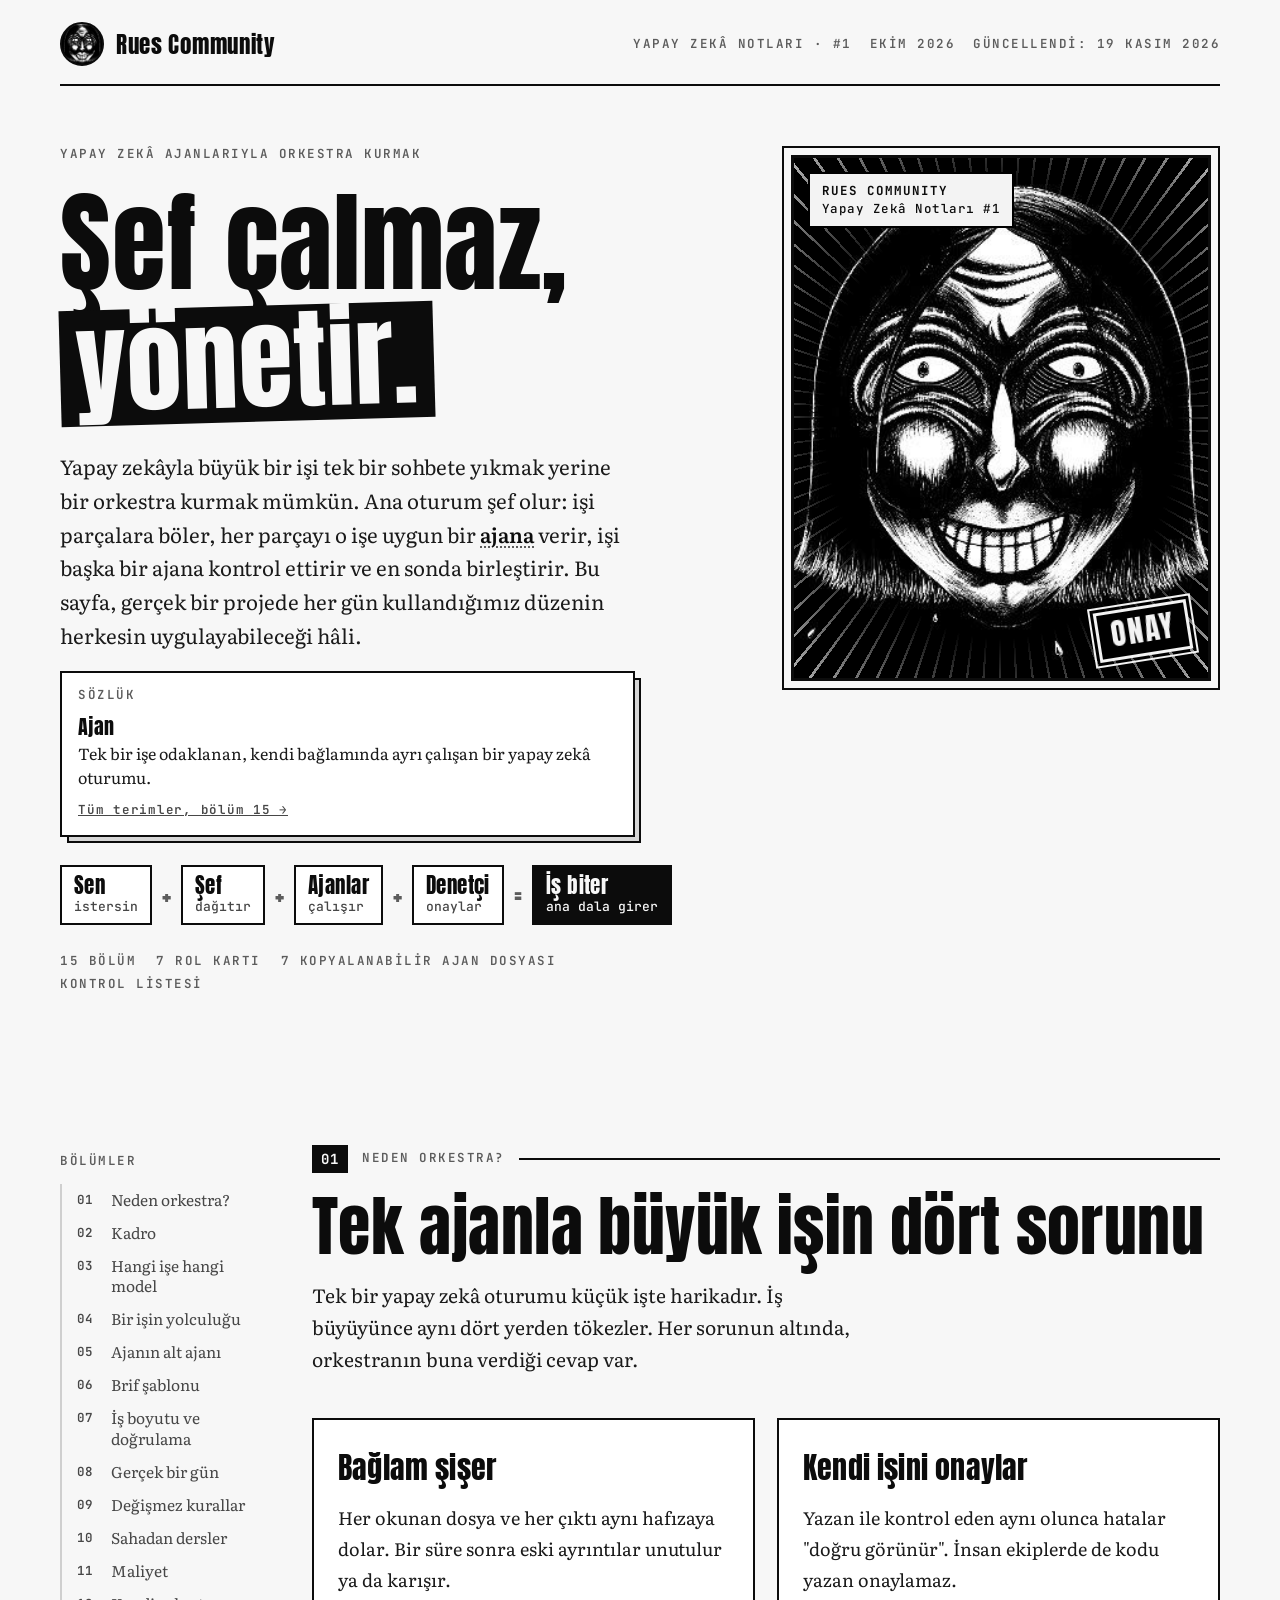
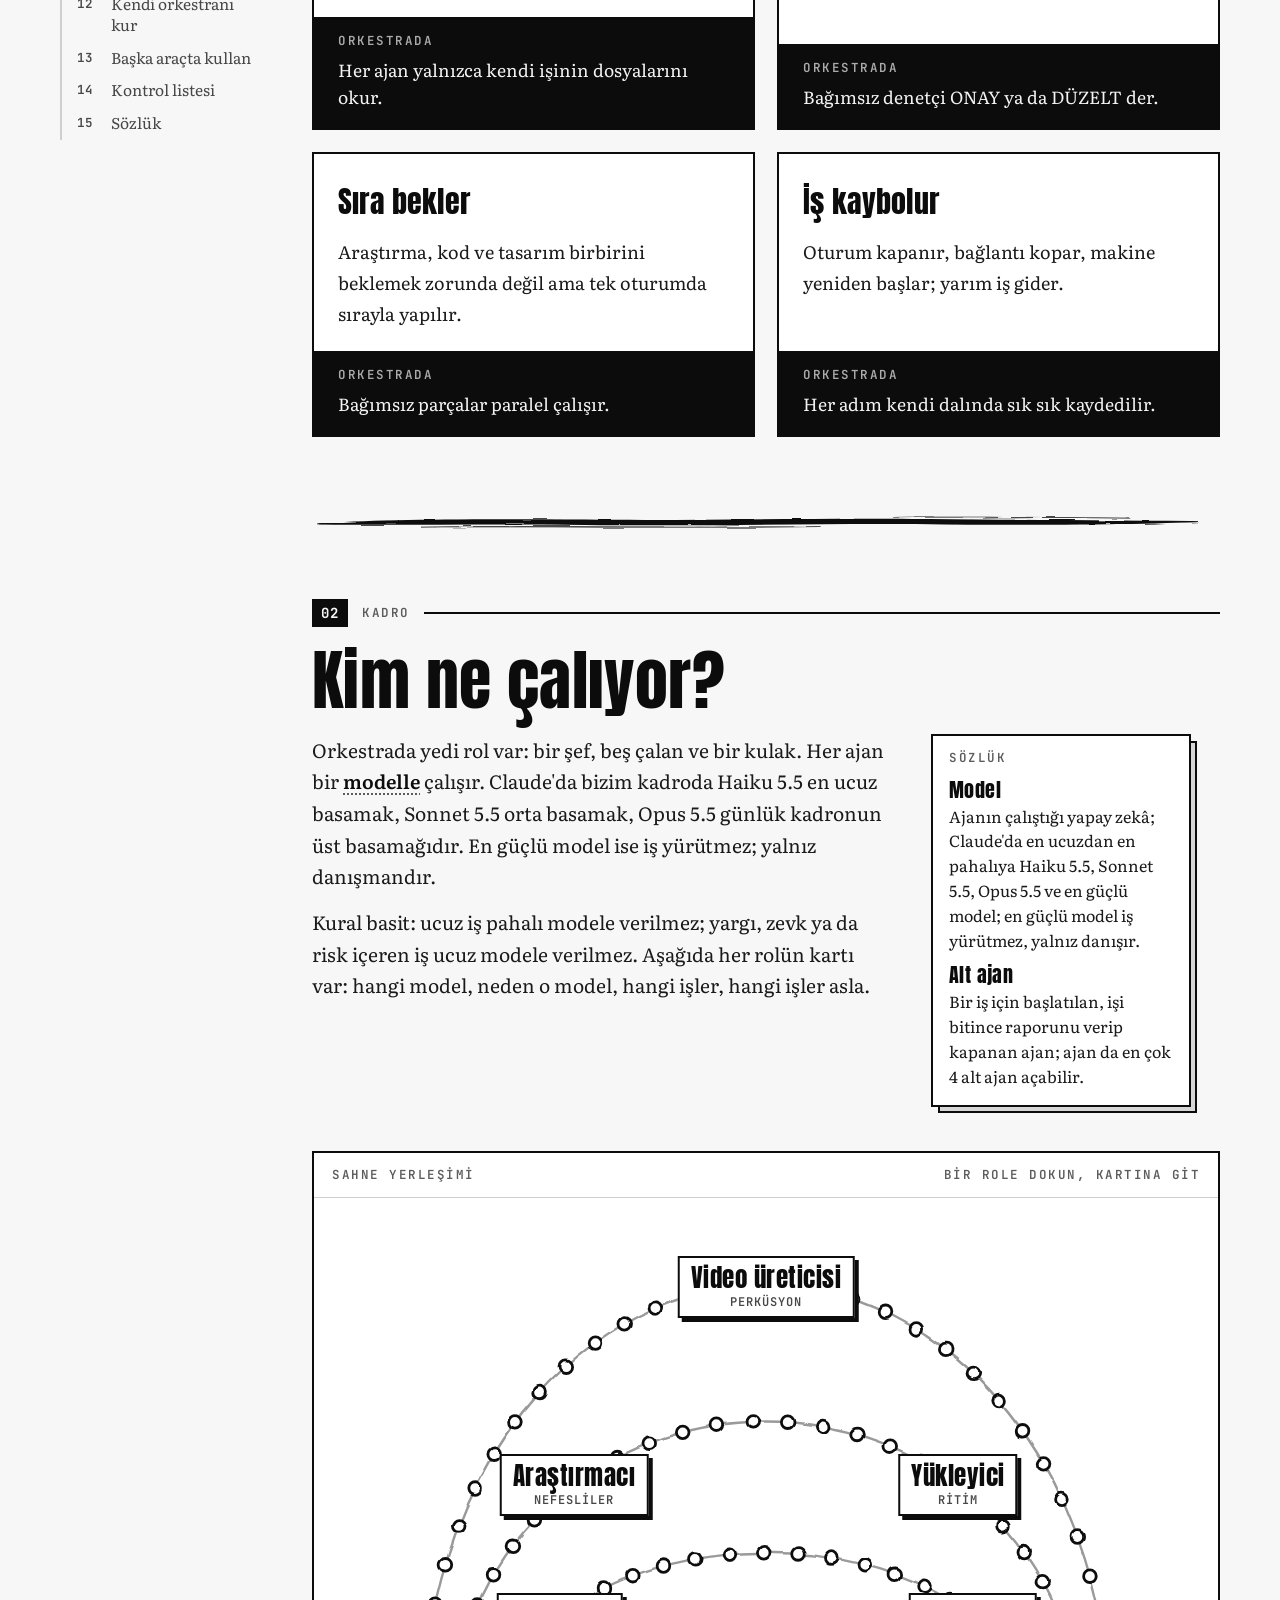
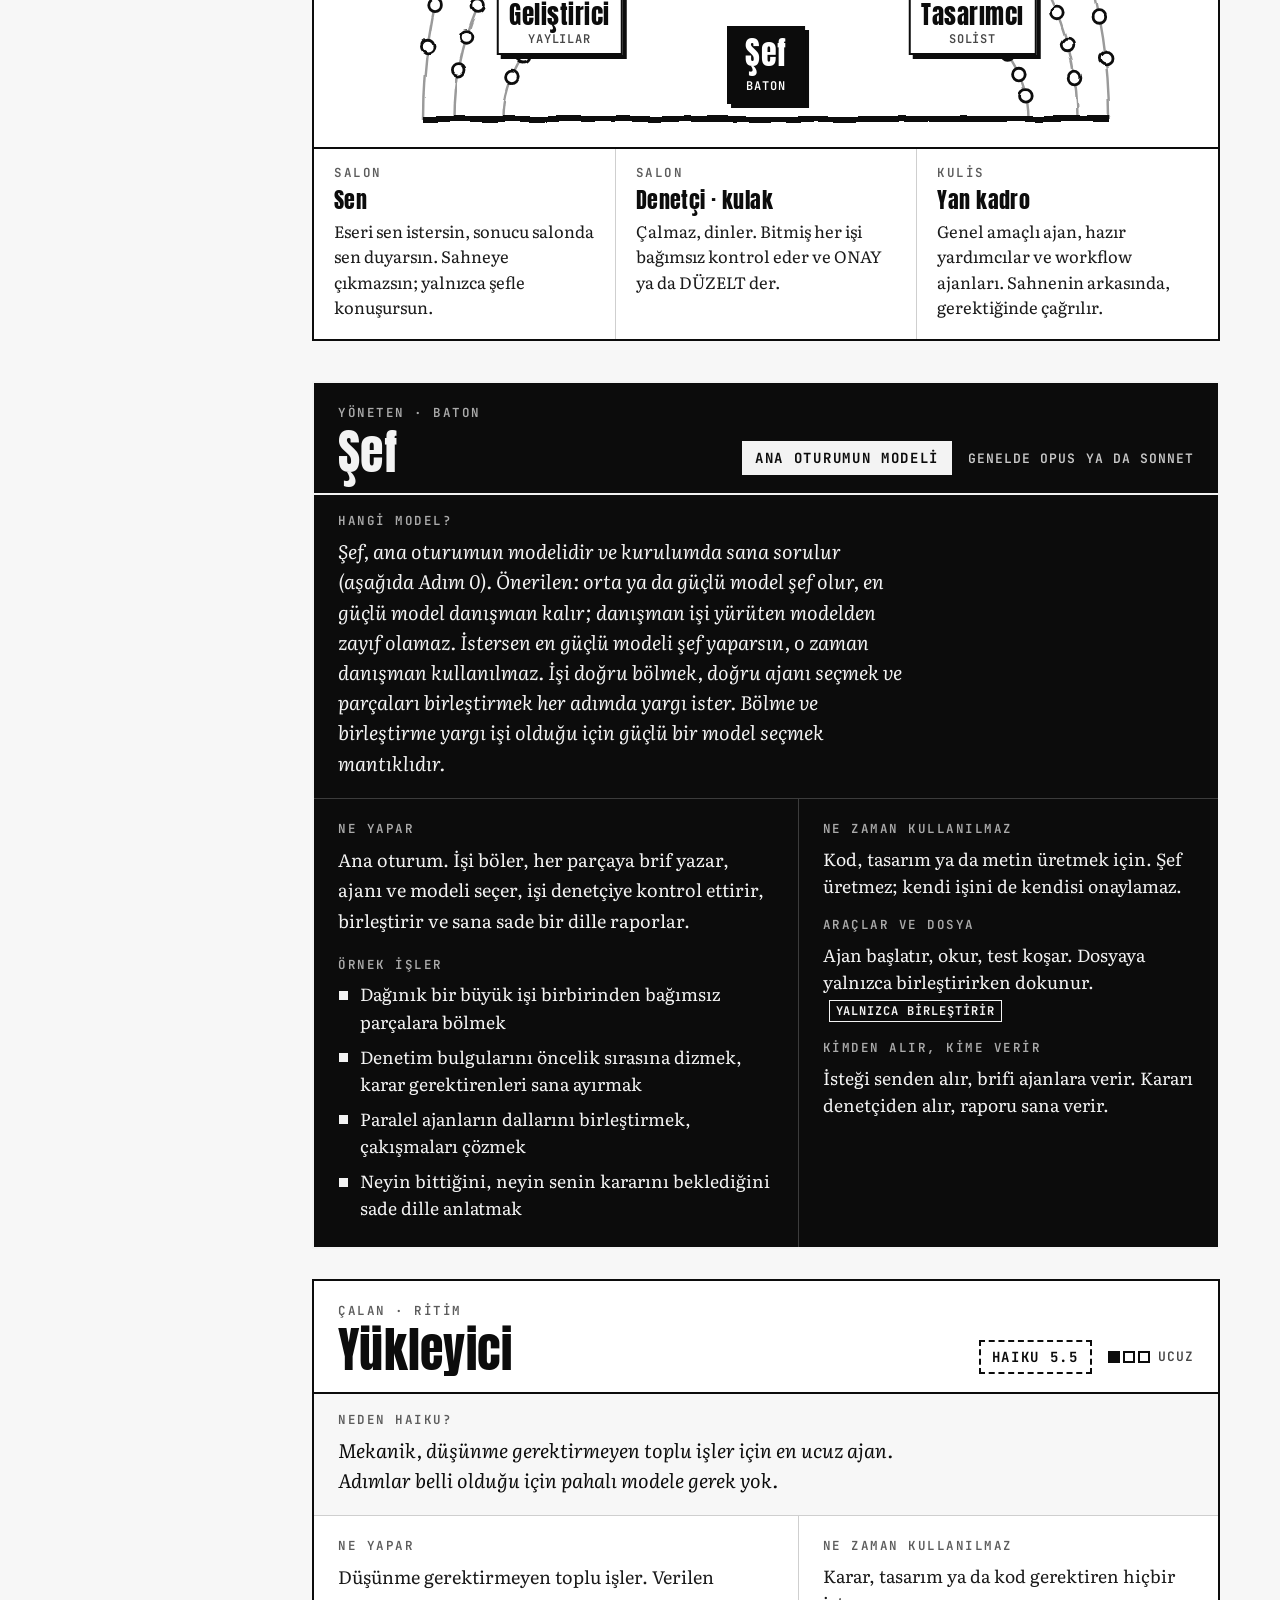
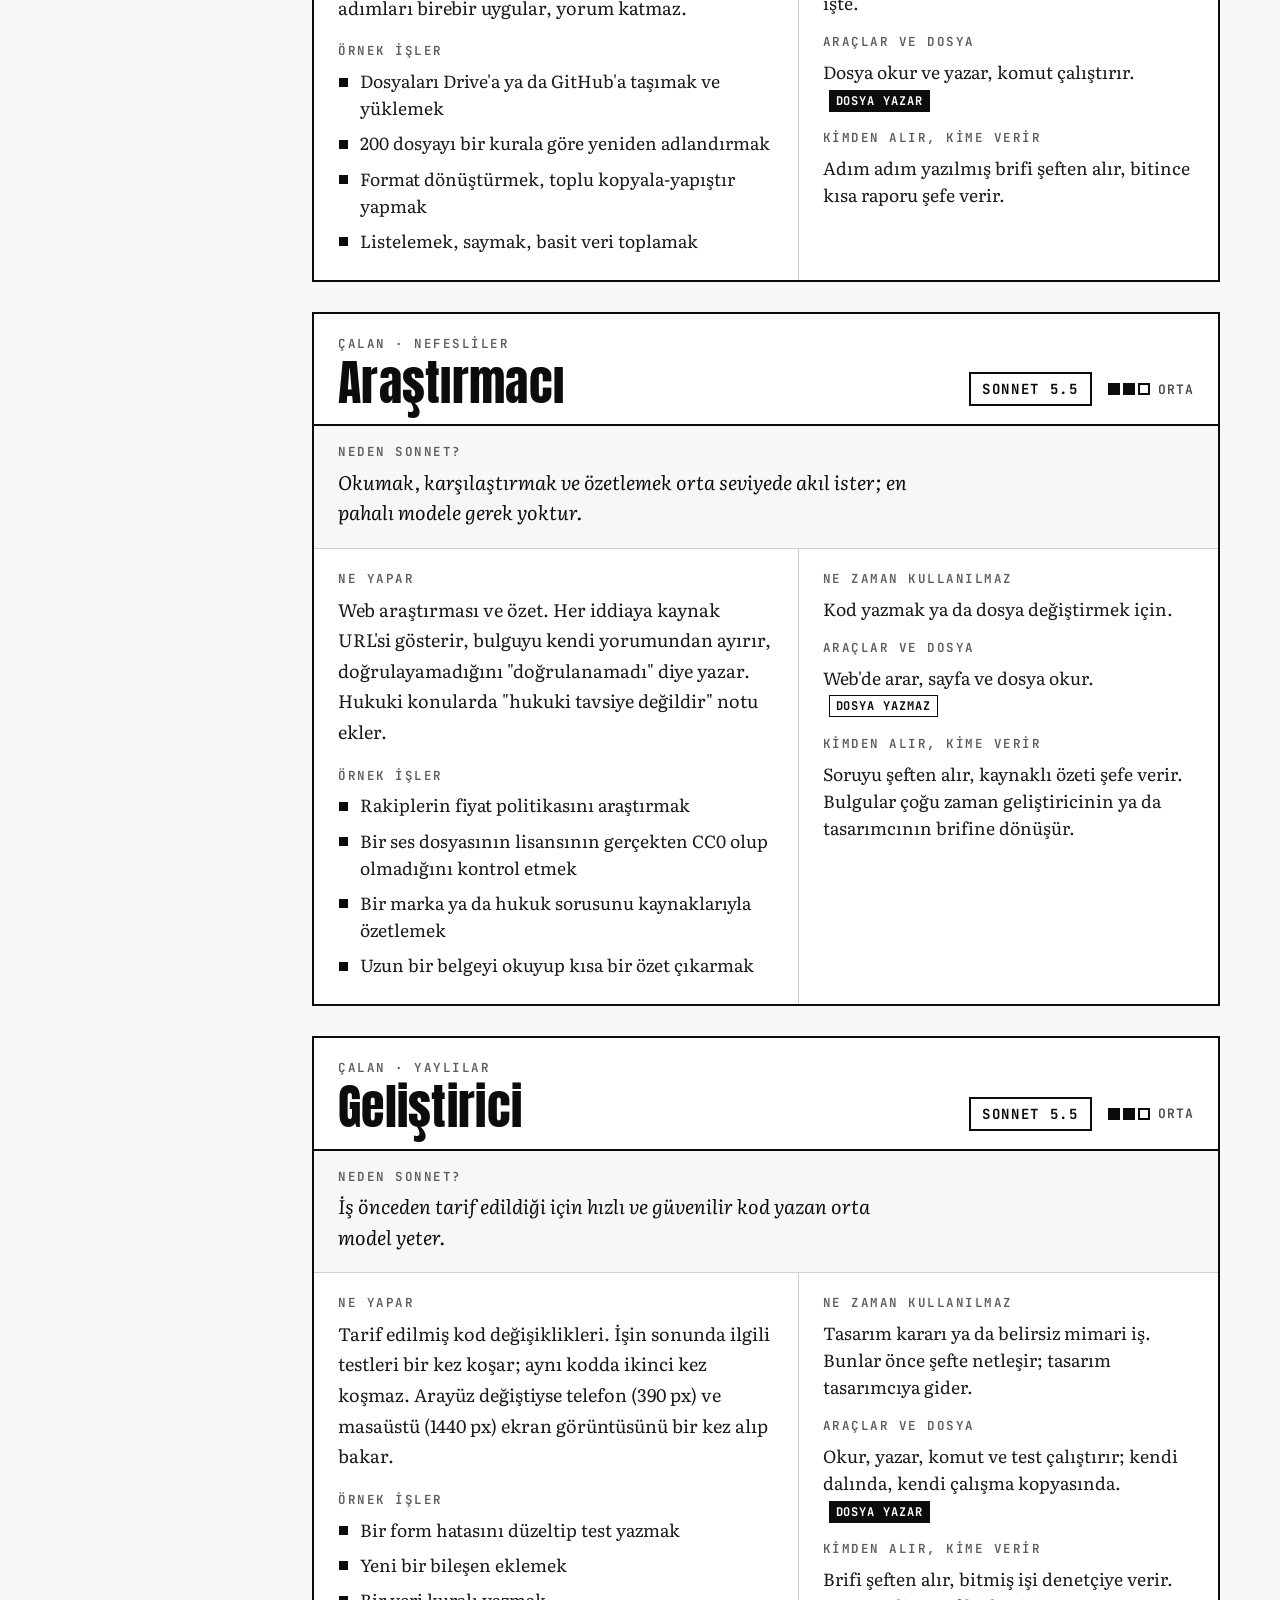
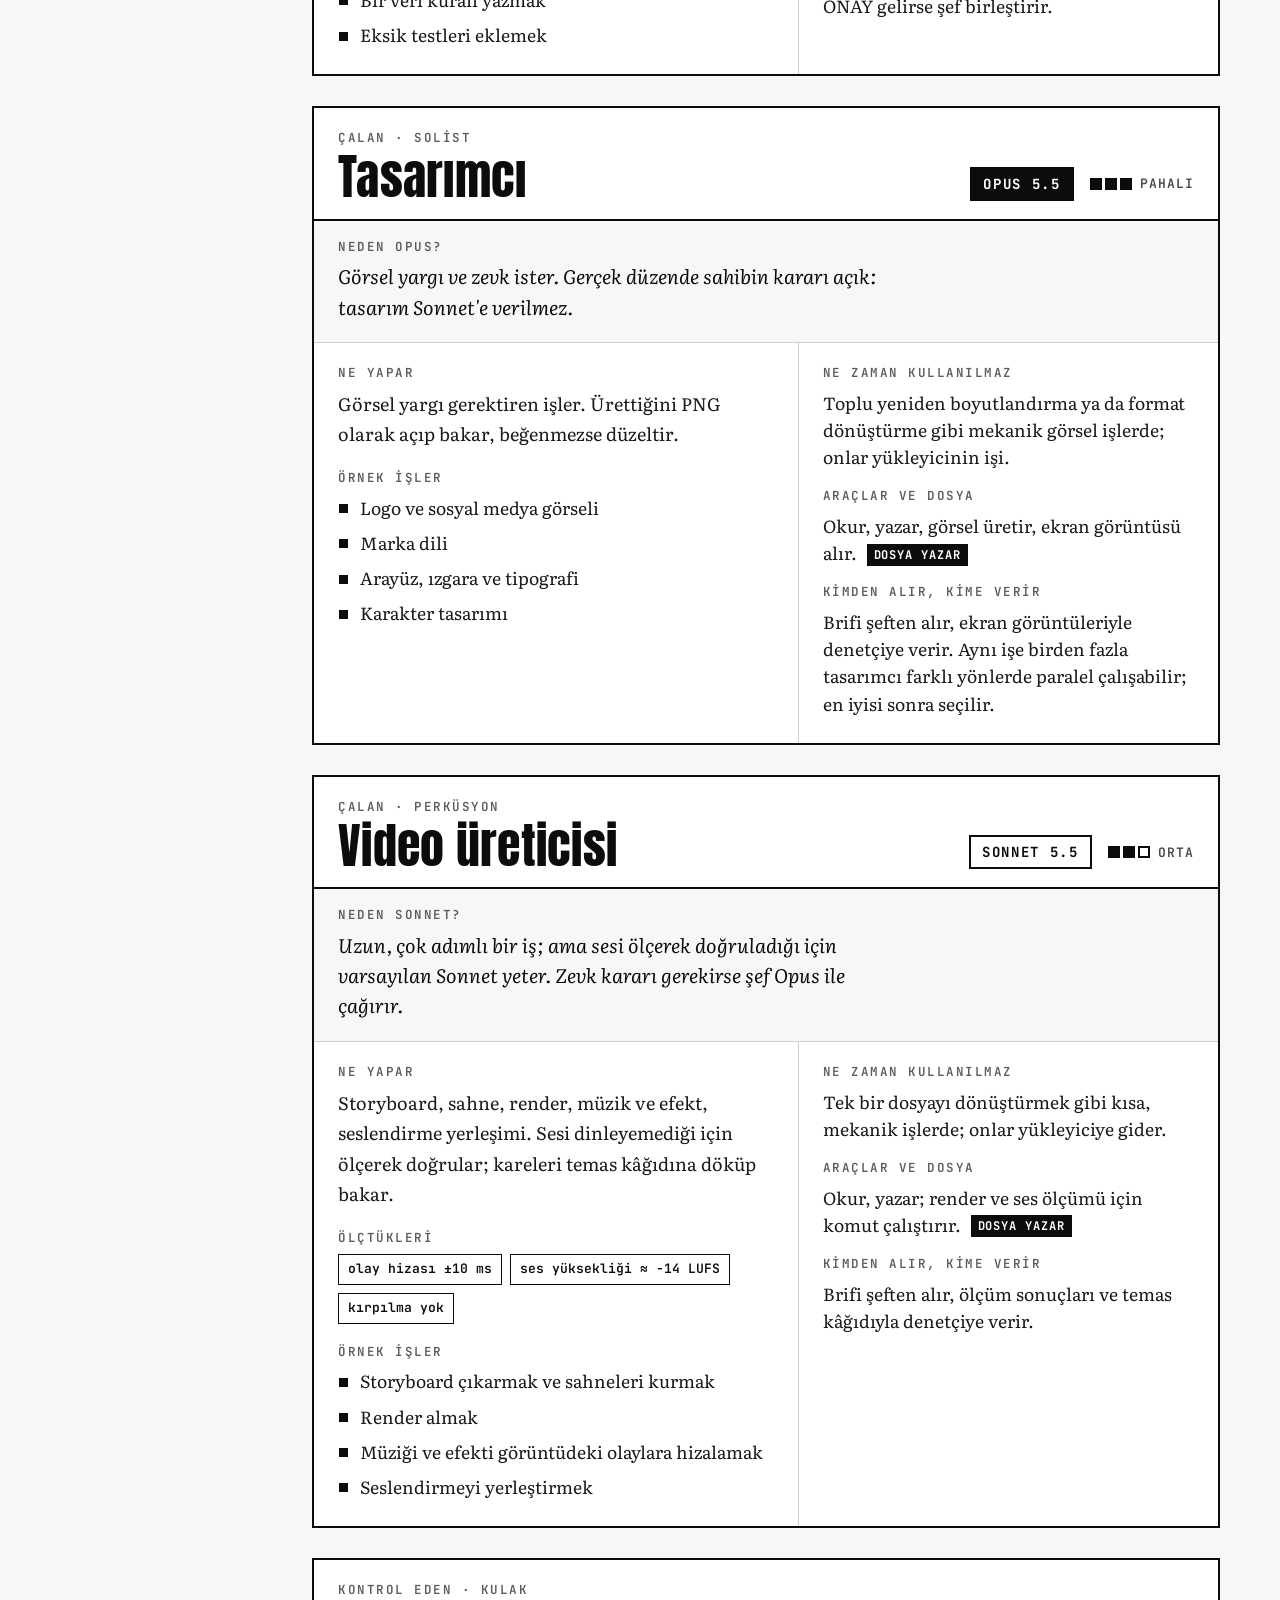
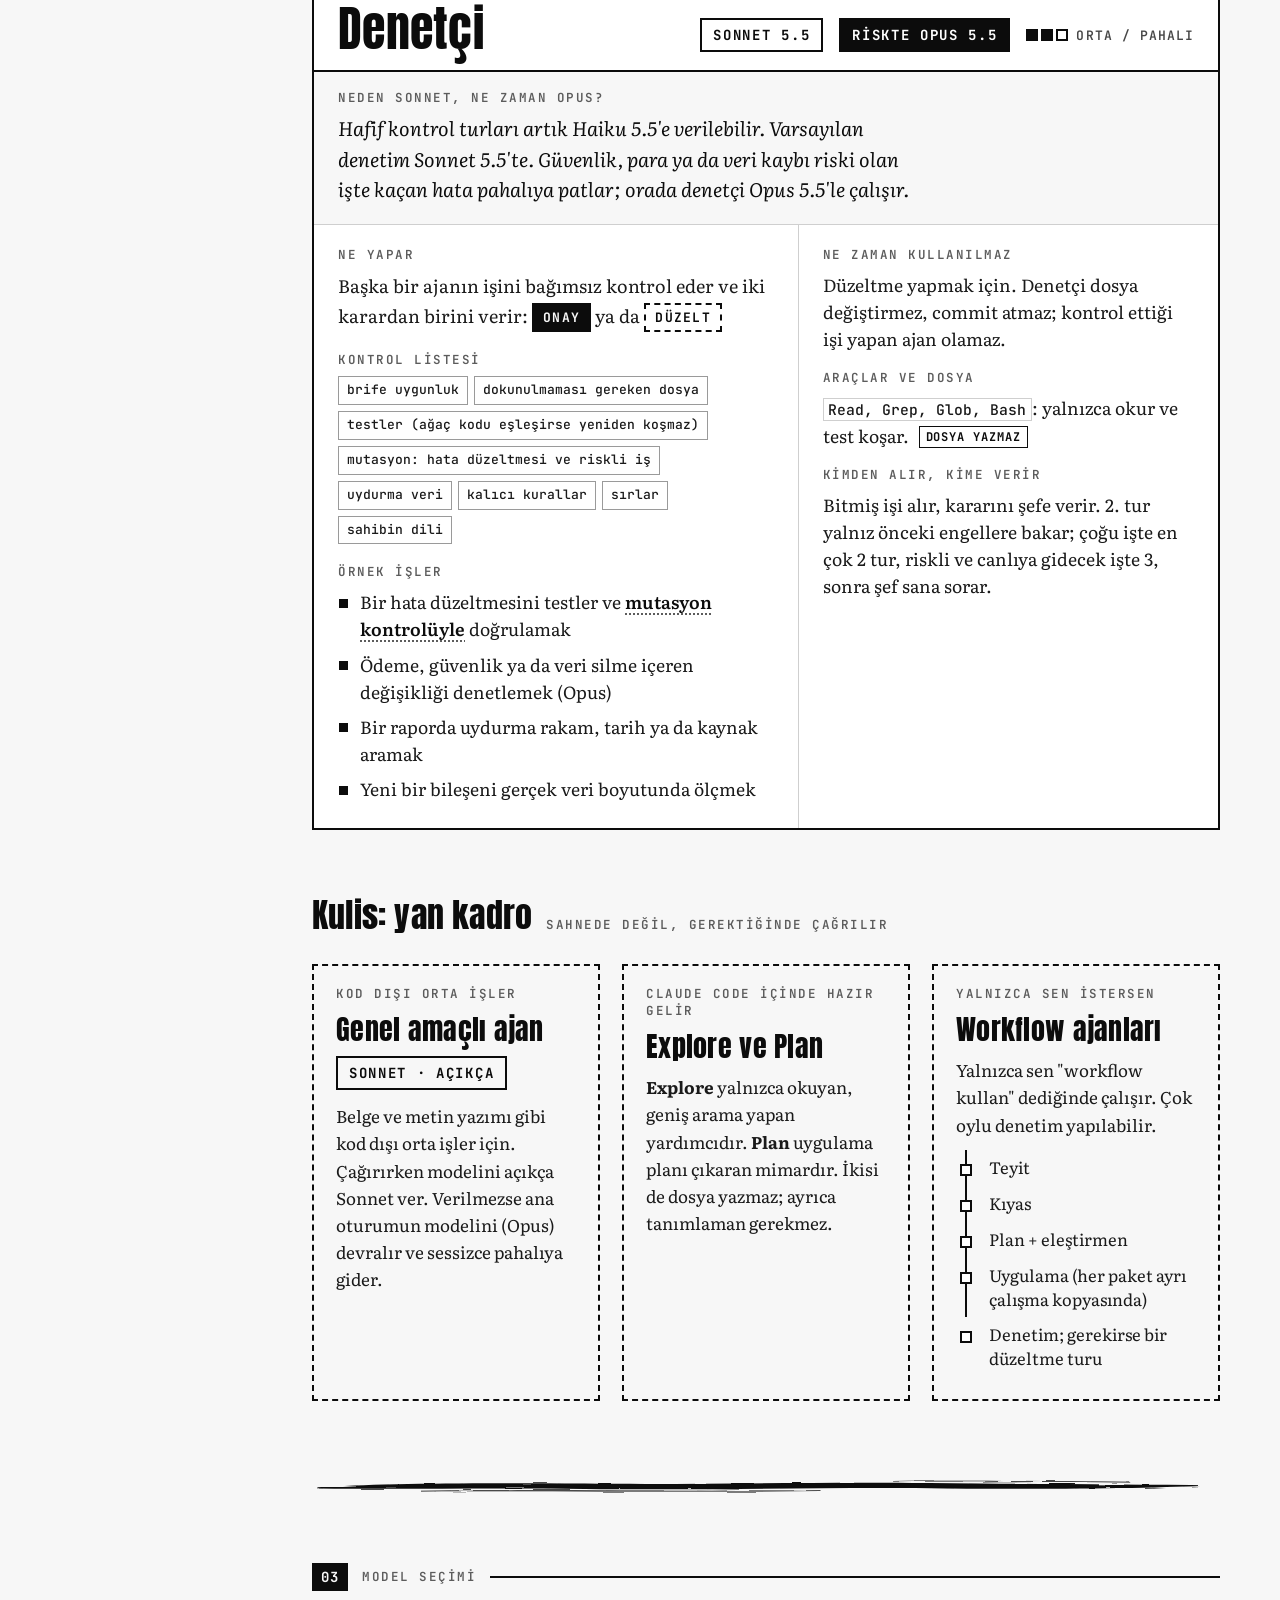
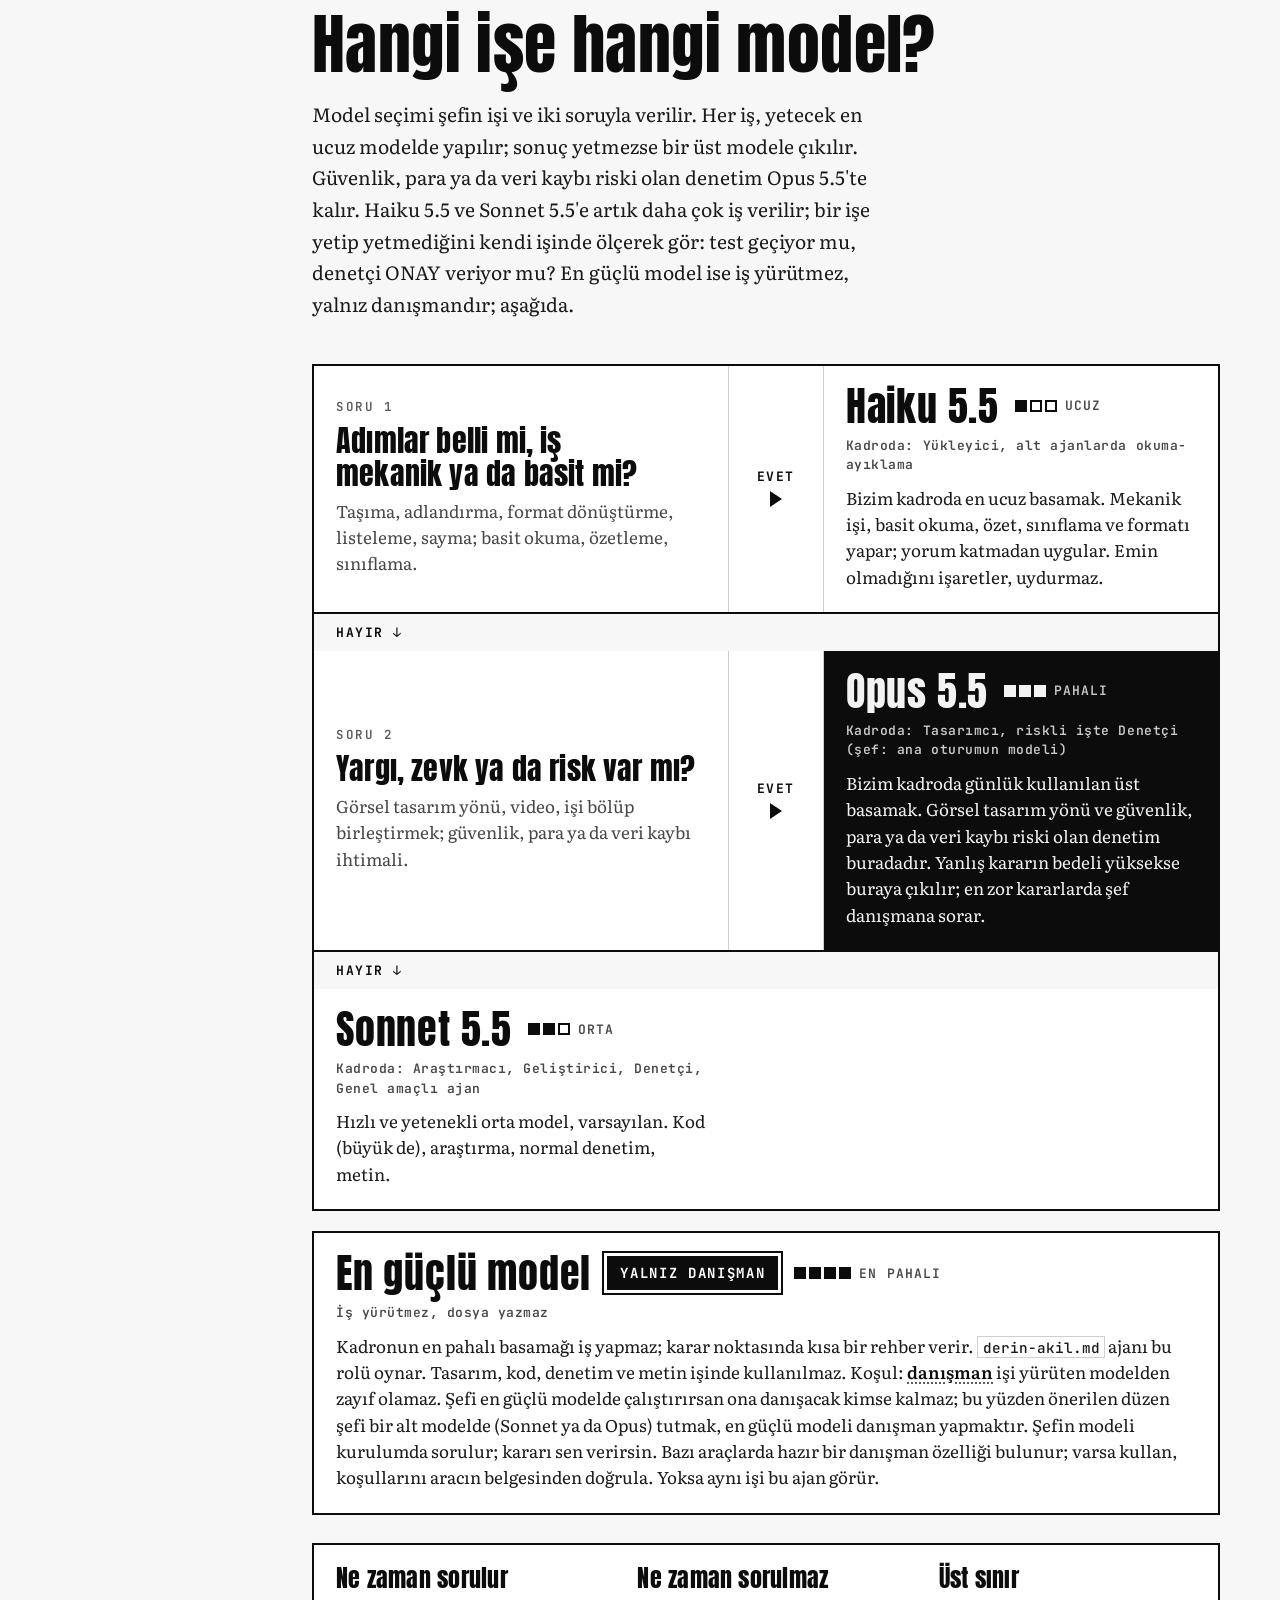
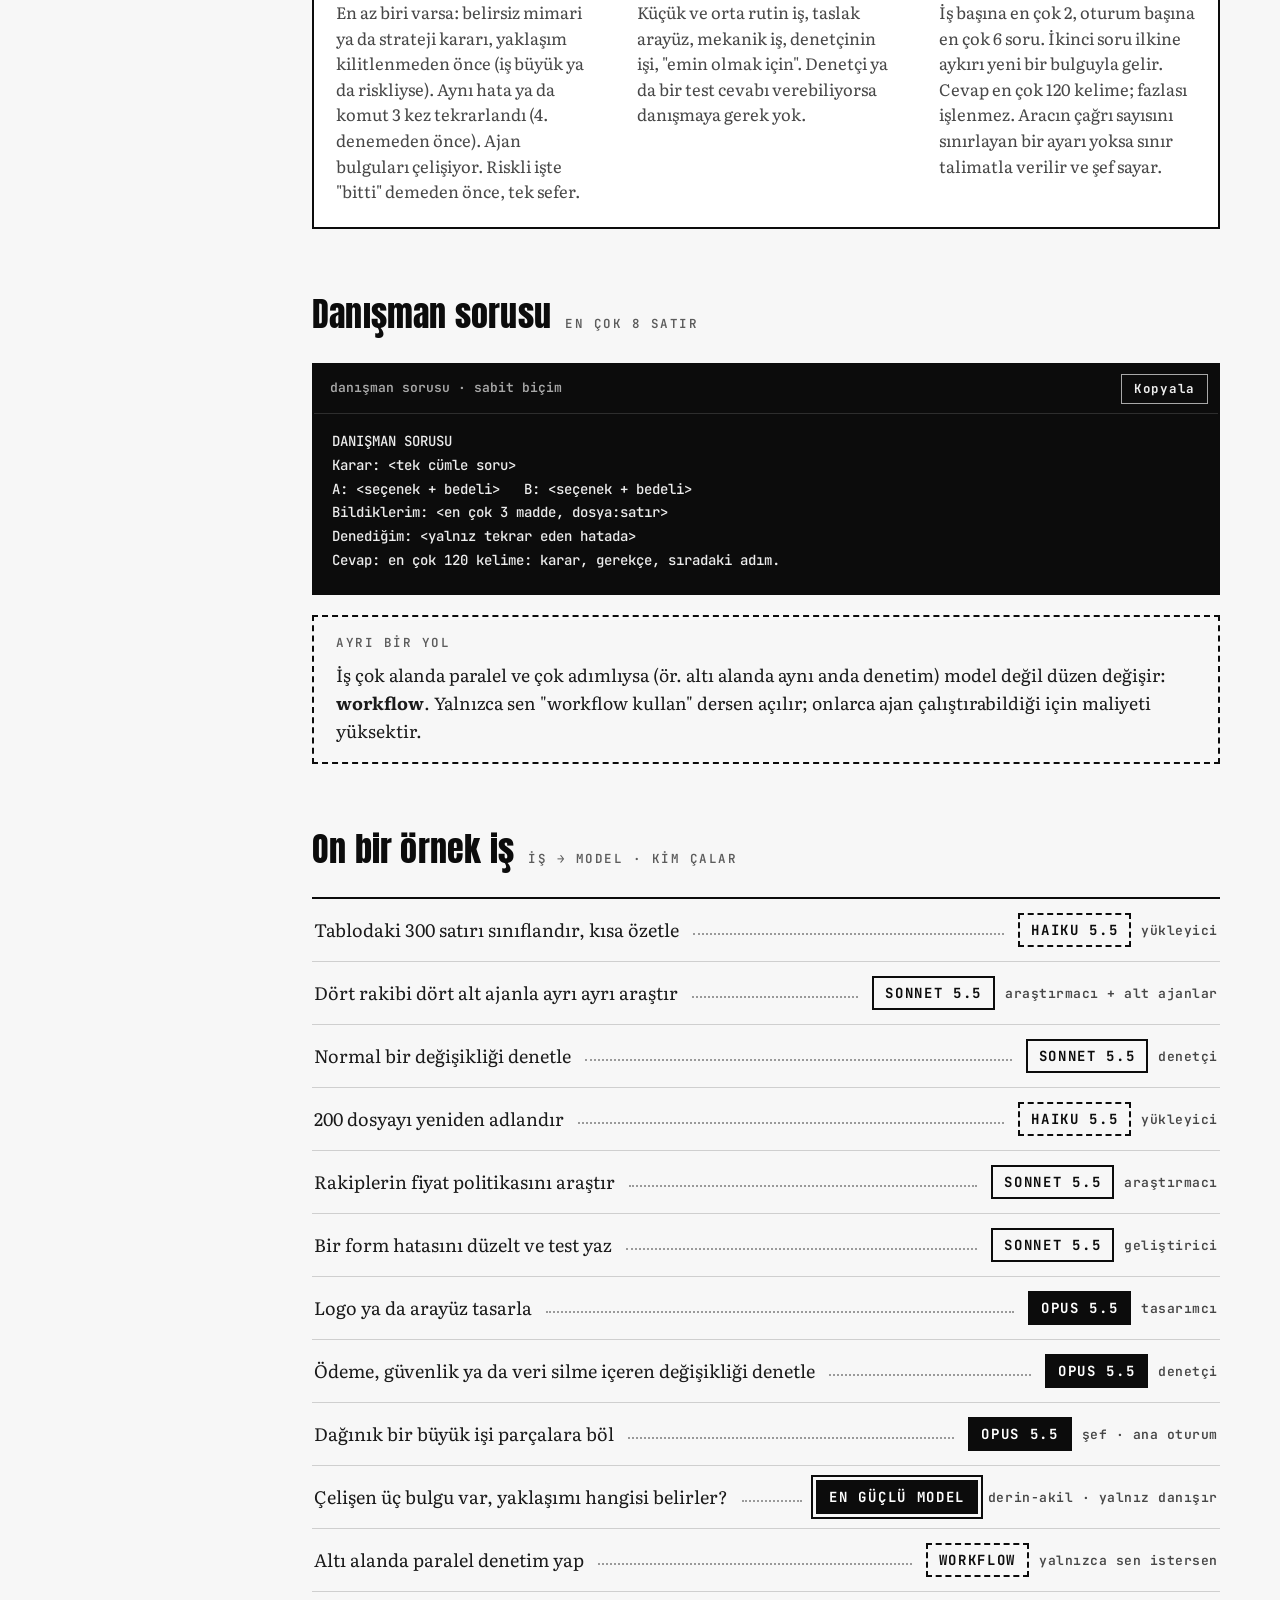
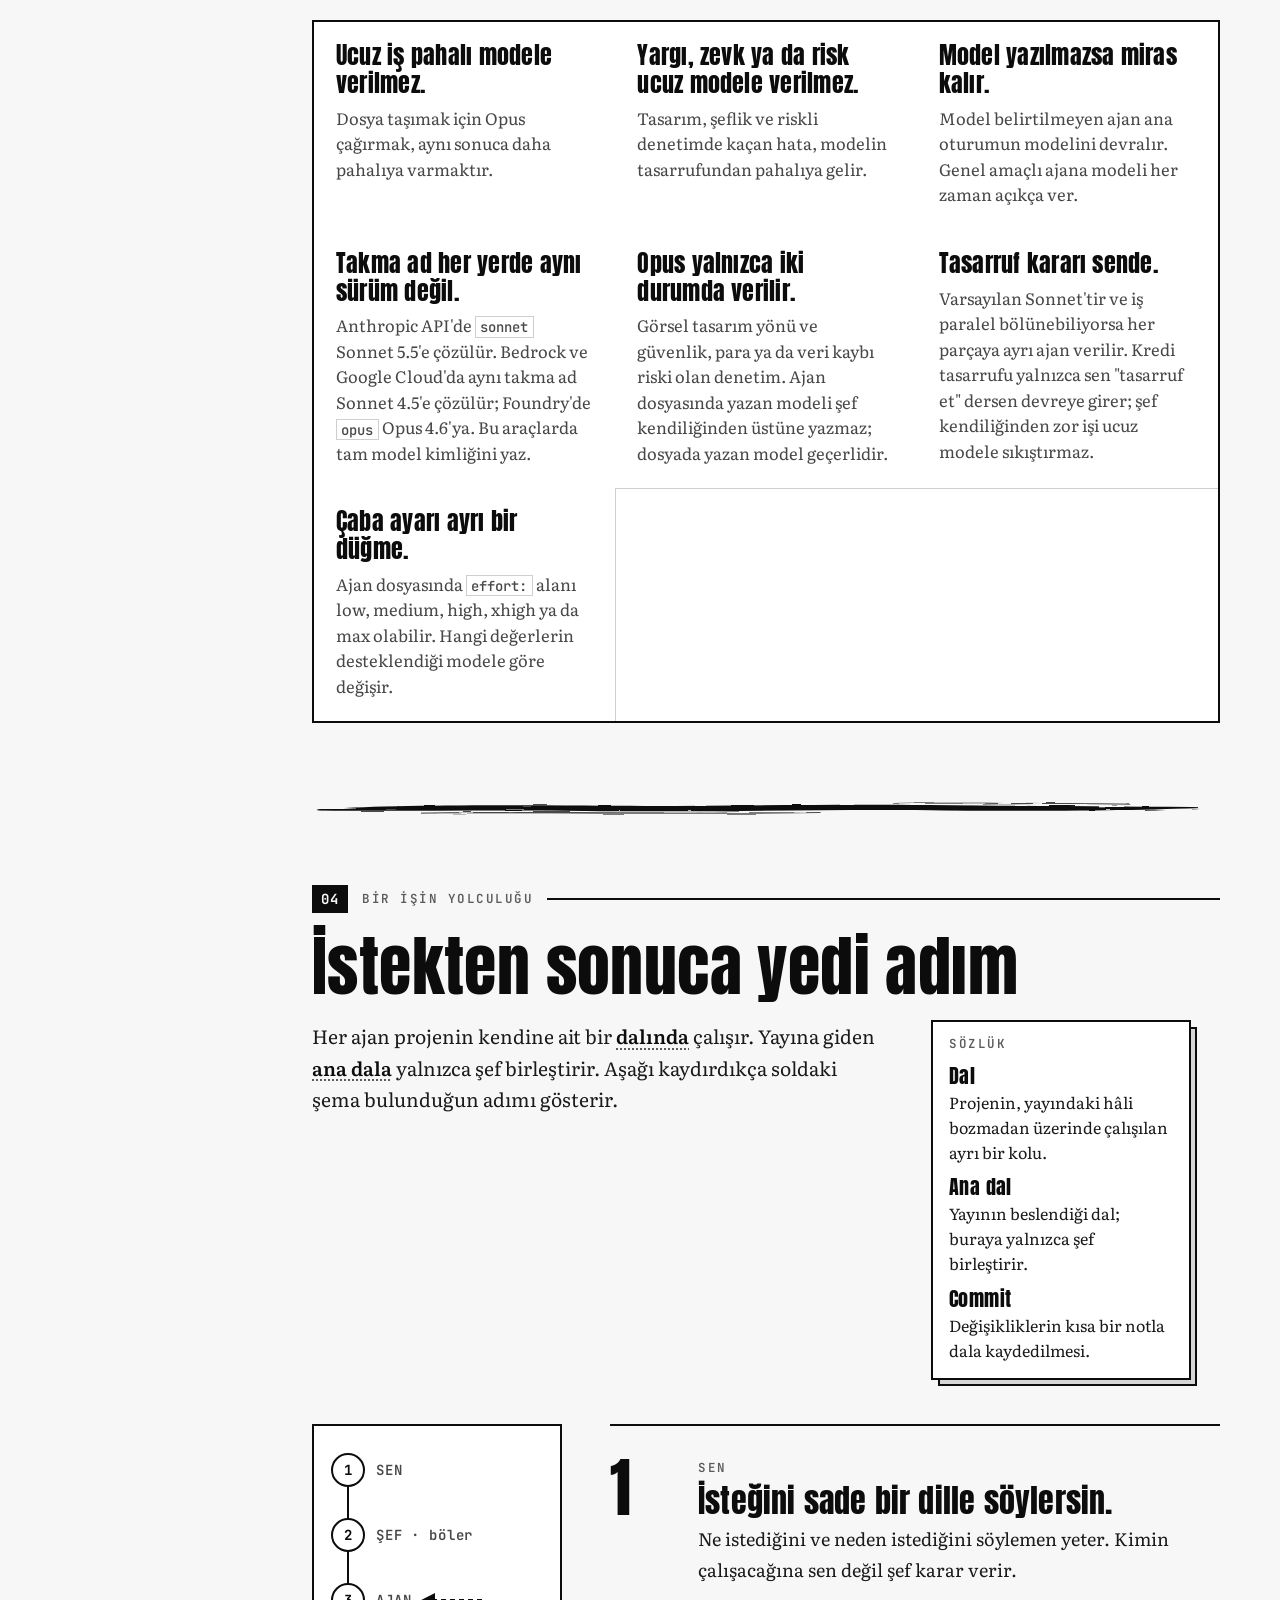
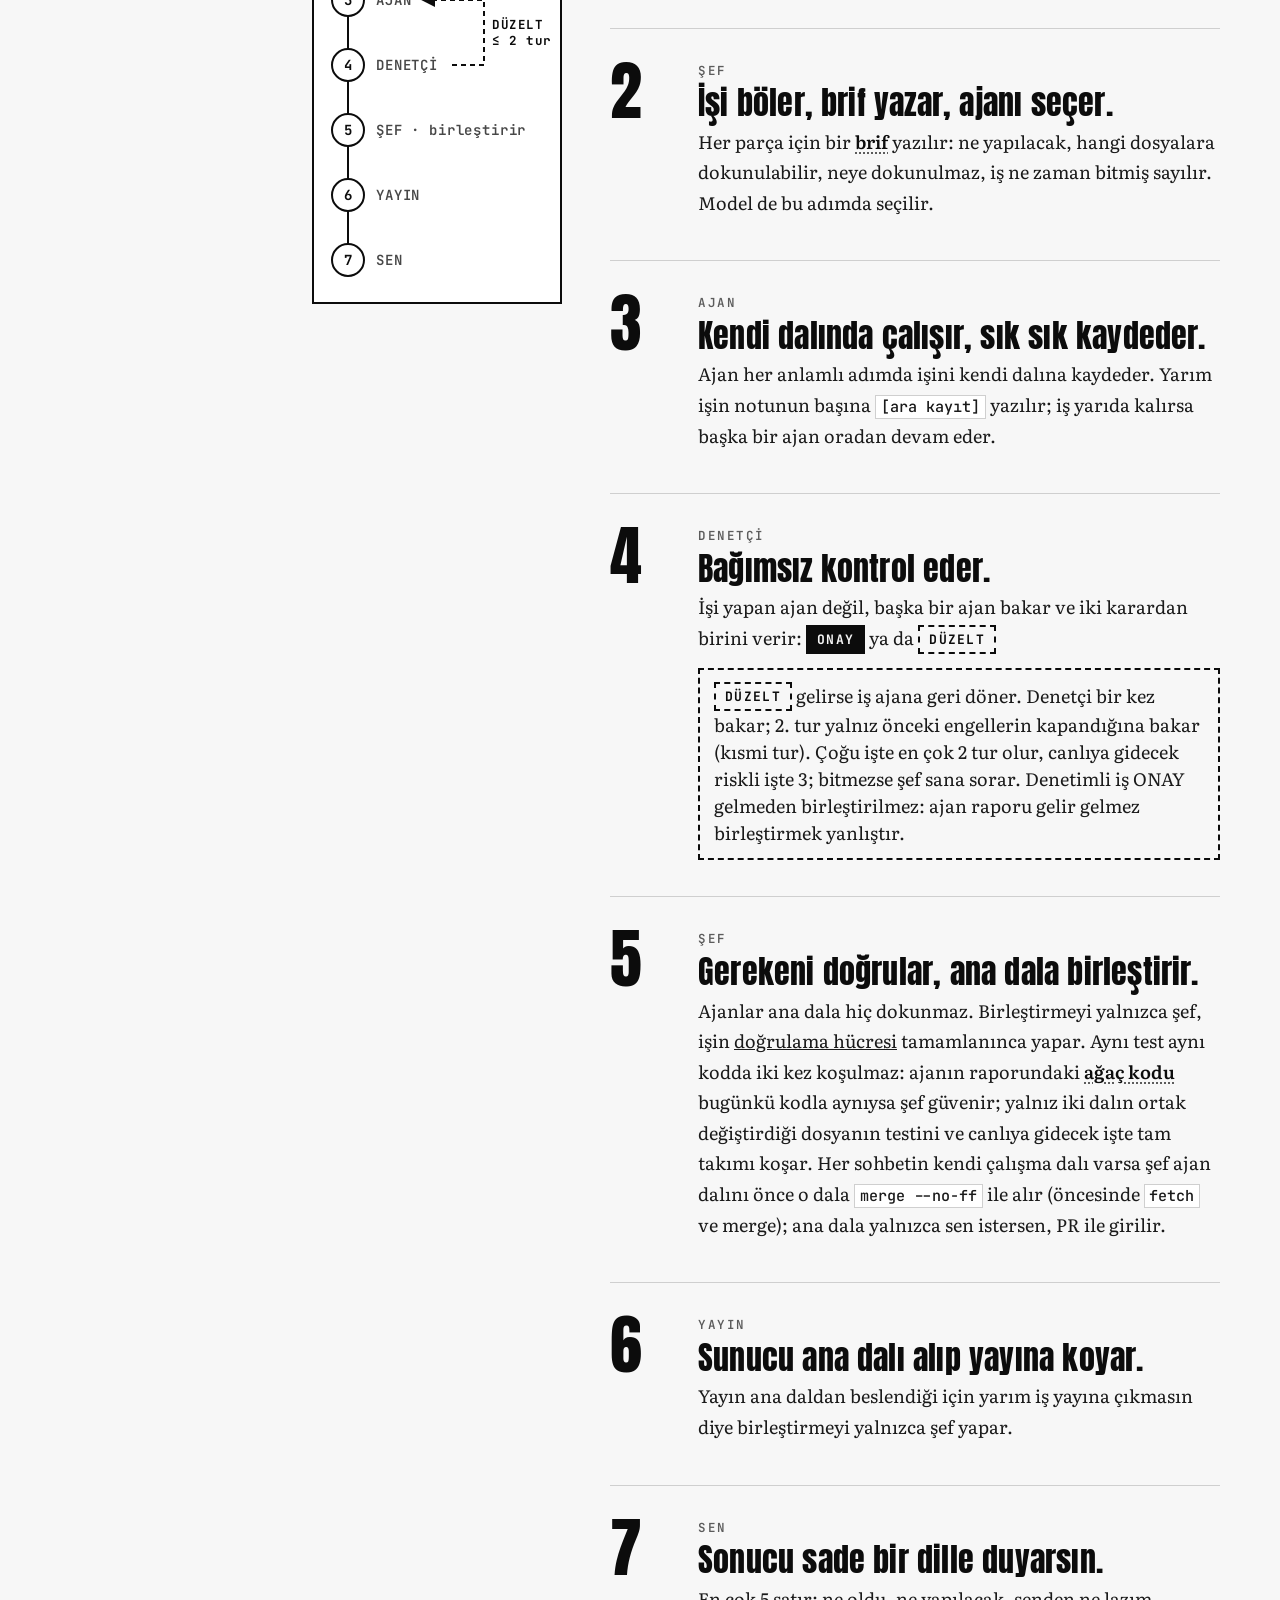
==== commit dd6adb52: "Orkestra: şefin modeli kurulumda sorulur, Adım 0 ve yapıştır prompt'una iki soru Co-Authored-By: Cla" ====
--- a/icerikler/01-yapay-zeka-orkestrasi/index.html
+++ b/icerikler/01-yapay-zeka-orkestrasi/index.html
@@ -671,7 +671,7 @@
         <div class="rol-ad"><span class="etiket">Yöneten · baton</span><h3 id="r-sef">Şef</h3></div>
         <div class="rol-rozet"><span class="model opus">Ana oturumun modeli</span><span class="maliyet">genelde Opus ya da Sonnet</span></div>
       </header>
-      <div class="rol-neden"><span class="etiket">Hangi model?</span><p>Şef, senin seçtiğin ana oturumun modelidir; genelde Opus ya da Sonnet. En güçlü model danışmandır ve işi yürüten modelden zayıf olamaz; bu yüzden şef en güçlü modelde değil, bir alt modelde çalışır. İşi doğru bölmek, doğru ajanı seçmek ve parçaları birleştirmek her adımda yargı ister. Bölme ve birleştirme yargı işi olduğu için güçlü bir model seçmek mantıklıdır.</p></div>
+      <div class="rol-neden"><span class="etiket">Hangi model?</span><p>Şef, ana oturumun modelidir ve kurulumda sana sorulur (aşağıda Adım 0). Önerilen: orta ya da güçlü model şef olur, en güçlü model danışman kalır; danışman işi yürüten modelden zayıf olamaz. İstersen en güçlü modeli şef yaparsın, o zaman danışman kullanılmaz. İşi doğru bölmek, doğru ajanı seçmek ve parçaları birleştirmek her adımda yargı ister. Bölme ve birleştirme yargı işi olduğu için güçlü bir model seçmek mantıklıdır.</p></div>
       <div class="rol-govde">
         <div class="rol-sol">
           <div><span class="etiket">Ne yapar</span><p>Ana oturum. İşi böler, her parçaya brif yazar, ajanı ve modeli seçer, işi denetçiye kontrol ettirir, birleştirir ve sana sade bir dille raporlar.</p></div>
@@ -890,7 +890,7 @@
       <div class="cikti"><div class="cikti-ust"><b>Sonnet 5.5</b><span class="maliyet"><span class="metre" aria-hidden="true"><i class="d"></i><i class="d"></i><i></i></span>orta</span></div><p class="kim">Kadroda: Araştırmacı, Geliştirici, Denetçi, Genel amaçlı ajan</p><p>Hızlı ve yetenekli orta model, varsayılan. Kod (büyük de), araştırma, normal denetim, metin.</p></div>
     </div>
   </div>
-  <div class="prem-not"><div class="cikti"><div class="cikti-ust"><b>En güçlü model</b><span class="model fable">Yalnız danışman</span><span class="maliyet"><span class="metre" aria-hidden="true"><i class="d"></i><i class="d"></i><i class="d"></i><i class="d"></i></span>en pahalı</span></div><p class="kim">İş yürütmez, dosya yazmaz</p><p>Kadronun en pahalı basamağı iş yapmaz; karar noktasında kısa bir rehber verir. <code>derin-akil.md</code> ajanı bu rolü oynar. Tasarım, kod, denetim ve metin işinde kullanılmaz. Koşul: <a class="terim" href="#t-danisman">danışman</a> işi yürüten modelden zayıf olamaz. Şefi en güçlü modelde çalıştırırsan ona danışacak kimse kalmaz; bu yüzden şefi bir alt modelde (Sonnet ya da Opus) tut, en güçlü modeli danışman yap. Bazı araçlarda hazır bir danışman özelliği bulunur; varsa kullan, koşullarını aracın belgesinden doğrula. Yoksa aynı işi bu ajan görür.</p></div></div>
+  <div class="prem-not"><div class="cikti"><div class="cikti-ust"><b>En güçlü model</b><span class="model fable">Yalnız danışman</span><span class="maliyet"><span class="metre" aria-hidden="true"><i class="d"></i><i class="d"></i><i class="d"></i><i class="d"></i></span>en pahalı</span></div><p class="kim">İş yürütmez, dosya yazmaz</p><p>Kadronun en pahalı basamağı iş yapmaz; karar noktasında kısa bir rehber verir. <code>derin-akil.md</code> ajanı bu rolü oynar. Tasarım, kod, denetim ve metin işinde kullanılmaz. Koşul: <a class="terim" href="#t-danisman">danışman</a> işi yürüten modelden zayıf olamaz. Şefi en güçlü modelde çalıştırırsan ona danışacak kimse kalmaz; bu yüzden önerilen düzen şefi bir alt modelde (Sonnet ya da Opus) tutmak, en güçlü modeli danışman yapmaktır. Şefin modeli kurulumda sorulur; kararı sen verirsin. Bazı araçlarda hazır bir danışman özelliği bulunur; varsa kullan, koşullarını aracın belgesinden doğrula. Yoksa aynı işi bu ajan görür.</p></div></div>
   <ul class="kurallar-3">
     <li><b>Ne zaman sorulur</b><p>En az biri varsa: belirsiz mimari ya da strateji kararı, yaklaşım kilitlenmeden önce (iş büyük ya da riskliyse). Aynı hata ya da komut 3 kez tekrarlandı (4. denemeden önce). Ajan bulguları çelişiyor. Riskli işte "bitti" demeden önce, tek sefer.</p></li>
     <li><b>Ne zaman sorulmaz</b><p>Küçük ve orta rutin iş, taslak arayüz, mekanik iş, denetçinin işi, "emin olmak için". Denetçi ya da bir test cevabı verebiliyorsa danışmaya gerek yok.</p></li>
@@ -1376,6 +1376,22 @@
   </header>
 
   <div class="kur-adim">
+    <div class="kur-ikili">
+      <div class="kur-metin"><span class="etiket">Adım 0</span><h3>Önce iki soru</h3><p>Kurulumu yapan yapay zekâ işe başlamadan sana bu iki soruyu sorar; şefin modelini biz seçmeyiz. Cevaba göre kural dosyasını yazar. İkinci cevap, doğrulama tablosunda hangi hücreden başlayacağını belirler.</p></div>
+      <div class="kod"><div class="kod-bas"><span>kurulum soruları</span><button type="button" class="kopya" data-kopya="k-soru">Kopyala</button></div>
+<pre id="k-soru">1. Şef hangi modelde çalışsın?
+   A: orta ya da güçlü model şef olur, en güçlü model yalnız
+      danışman olur (daha ucuz; önerilen).
+   B: en güçlü model şef olur, danışman kullanılmaz (daha
+      pahalı; danışacak daha güçlü model kalmaz).
+   Planında en güçlü model ek ücretliyse bunu önce
+   kontrol et.
+
+2. Projen canlıda mı, taslakta mı?</pre></div>
+    </div>
+  </div>
+
+  <div class="kur-adim">
     <div class="kur-metin"><span class="etiket">Adım 1</span><h3>Kadroyu tanımla, denetçiyle başla</h3><p>İlk kurulacak ajan denetçi olsun. En çok hatayı o yakalar. Araç listesinde dosya yazma yok; yalnızca okur ve test koşar. Sonra diğerlerini ekle. <code>derin-akil.md</code> danışmandır ve en pahalı ajandır; ancak gerçekten gerekirse kur.</p></div>
     <div class="sekmeler">
       <div class="sekme-liste" role="tablist" aria-label="Ajan dosyaları">
@@ -1667,7 +1683,10 @@
 - Danışman: en güçlü model yalnız danışır, dosya
   yazmaz. Danışman, işi yürüten modelden zayıf olamaz;
   şefi en güçlü modelde çalıştırırsan danışacak kimse
-  kalmaz, o yüzden şef bir alt modelde olur. En az
+  kalmaz. Şefin modeli kurulumda sorulur: A ise şef orta
+  ya da güçlü modelde, en güçlü model yalnız danışman;
+  B ise en güçlü model şef olur ve danışman kullanılmaz.
+  Cevap bu kuralın yazıldığı yere işlenir. En az
   biri varsa sorulur: belirsiz mimari ya da strateji
   kararı kilitlenmeden önce (iş büyük ya da riskliyse);
   aynı hata ya da komut 3 kez tekrarlandı; ajan
@@ -1789,8 +1808,10 @@
   - GÜÇLÜ: görsel tasarım yönü; güvenlik, para, veri kaybı
     riski olan denetim.
   - EN GÜÇLÜ: yalnız danışman; iş yürütmez, dosya yazmaz.
-    Danışman, işi yürüten modelden zayıf olamaz; şef bir
-    alt katmanda olur. Şu durumlarda sorulur (en az biri):
+    Danışman, işi yürüten modelden zayıf olamaz. Şefin modeli
+    kurulumda sorulur: A ise şef alt katmanda, en güçlü model
+    danışman; B ise en güçlü model şef olur, danışman yok.
+    Şu durumlarda sorulur (en az biri):
     belirsiz mimari ya da strateji kararı, aynı hata 3 kez
     tekrarladı, ajan bulguları çelişiyor, riskli işte
     "bitti" demeden önce (tek sefer). Soru en çok 8 satır
@@ -1876,6 +1897,16 @@
 <pre id="k-prompt">Sana bir "yapay zekâ orkestrası" düzeni vereceğim. Bunu benim
 kullandığım araca uyarla.
 
+0. İşe başlamadan bana şu iki soruyu sor ve cevabı bekle; kural
+   dosyasını cevaba göre yaz:
+   a) "Şef hangi modelde çalışsın? A: orta ya da güçlü model şef
+      olur, en güçlü model yalnız danışman olur (daha ucuz; önerilen).
+      B: en güçlü model şef olur, danışman kullanılmaz (daha pahalı;
+      danışacak daha güçlü model kalmaz)."
+      Altına tek satır ekle: planında en güçlü model ek ücretliyse
+      bunu önce kontrol et.
+   b) "Projen canlıda mı, taslakta mı?" (doğrulama tablosunda
+      başlangıç hücresini belirler.)
 1. Kullandığın araç ve sürümün nedir? Hangi modellere erişimin
    var? Model adlarını yalnızca bildiğin ya da araçtan okuyabildiğin
    gibi yaz; bilmediğin adı uydurma, "bilmiyorum" de.
@@ -1888,7 +1919,9 @@
    - GÜÇLÜ: görsel tasarım yönü, güvenlik/para/veri kaybı riski olan denetim.
    - EN GÜÇLÜ: yalnız danışman (iş yürütmez, dosya yazmaz): belirsiz mimari karar,
      3 kez tekrarlayan hata, çelişen bulgular, riskli işte "bitti"den önce tek sefer.
-     Danışman, işi yürüten modelden zayıf olamaz; şef bir alt katmanda olur.
+     Danışman, işi yürüten modelden zayıf olamaz. Şef modeli 0a'daki
+     cevabıma göre belirlenir (A: şef alt katmanda; B: şef en güçlü
+     model, danışman yok).
 4. Roller: şef (işi böler, birleştirir, kendi işini onaylamaz),
    geliştirici, araştırmacı, bağımsız denetçi (dosya değiştirmez,
    ONAY ya da DUZELT döner). Aracın ajan/alt ajan dosya biçimini
